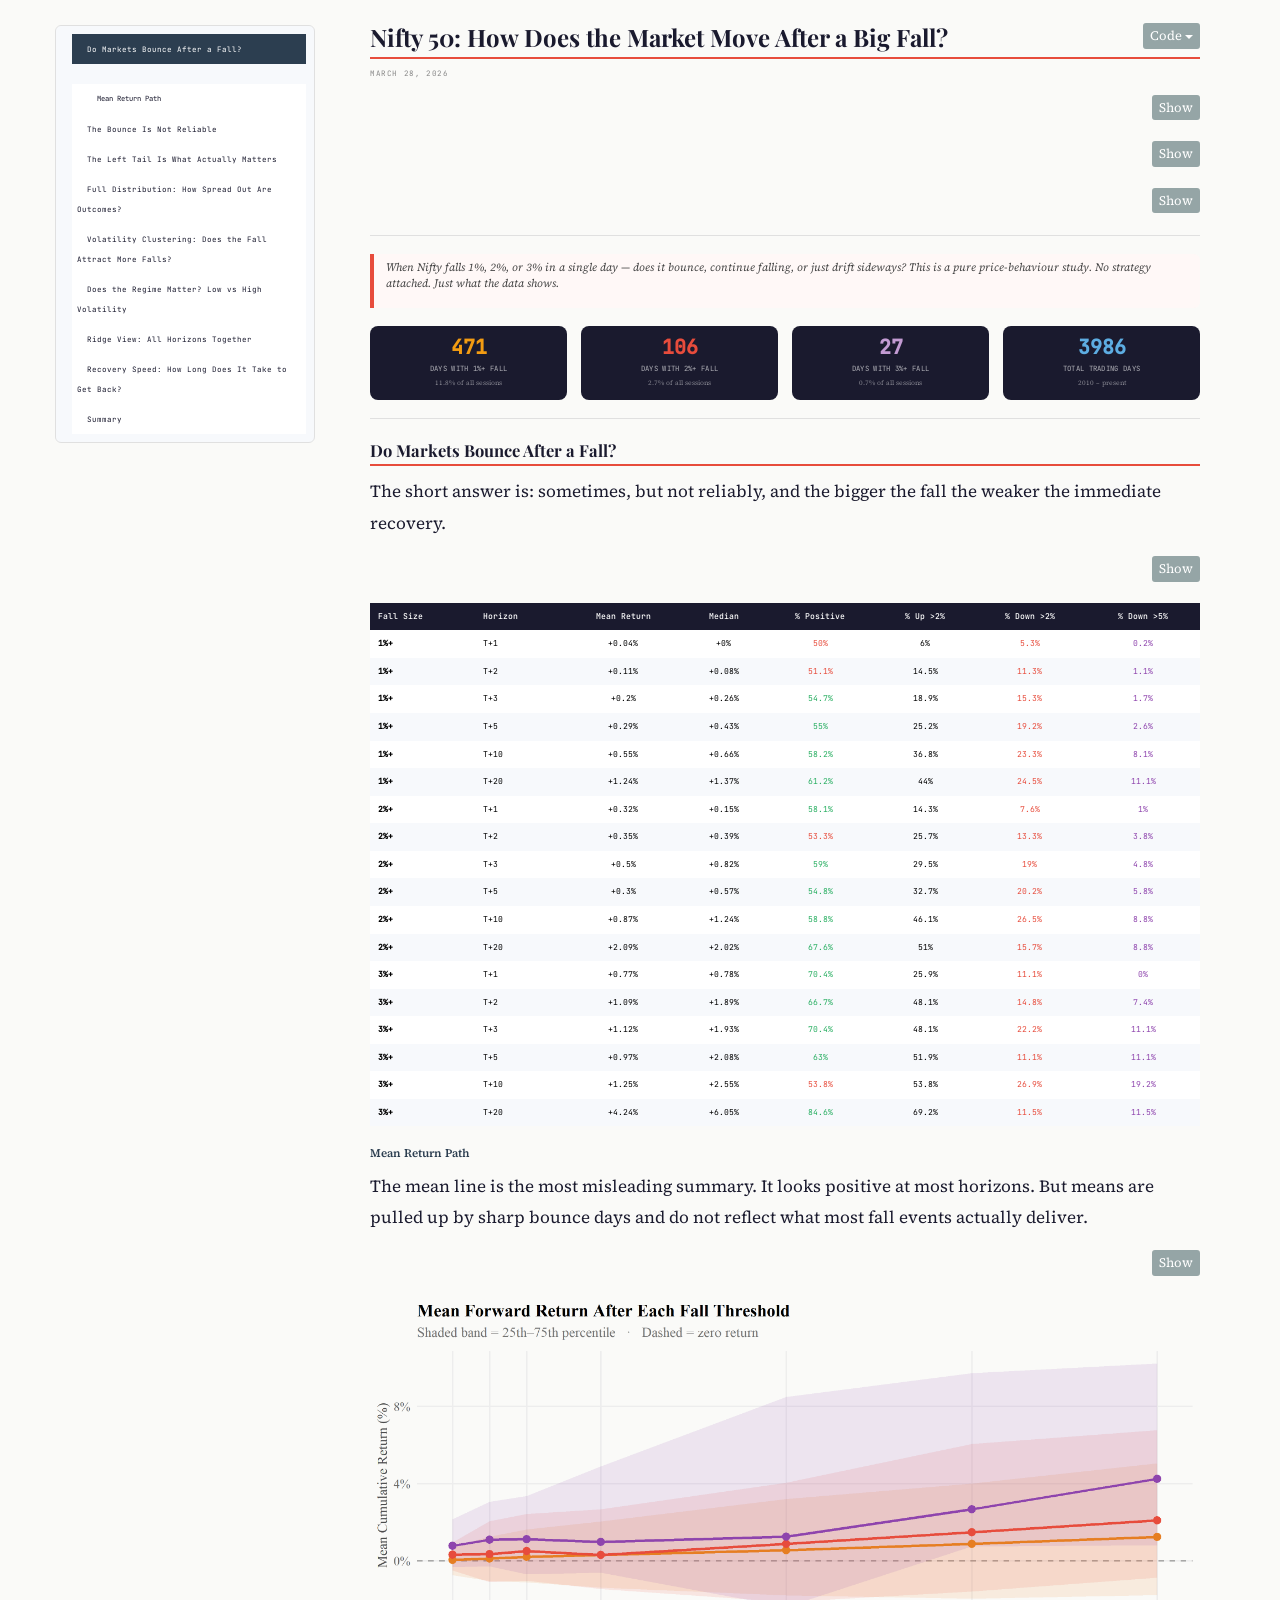
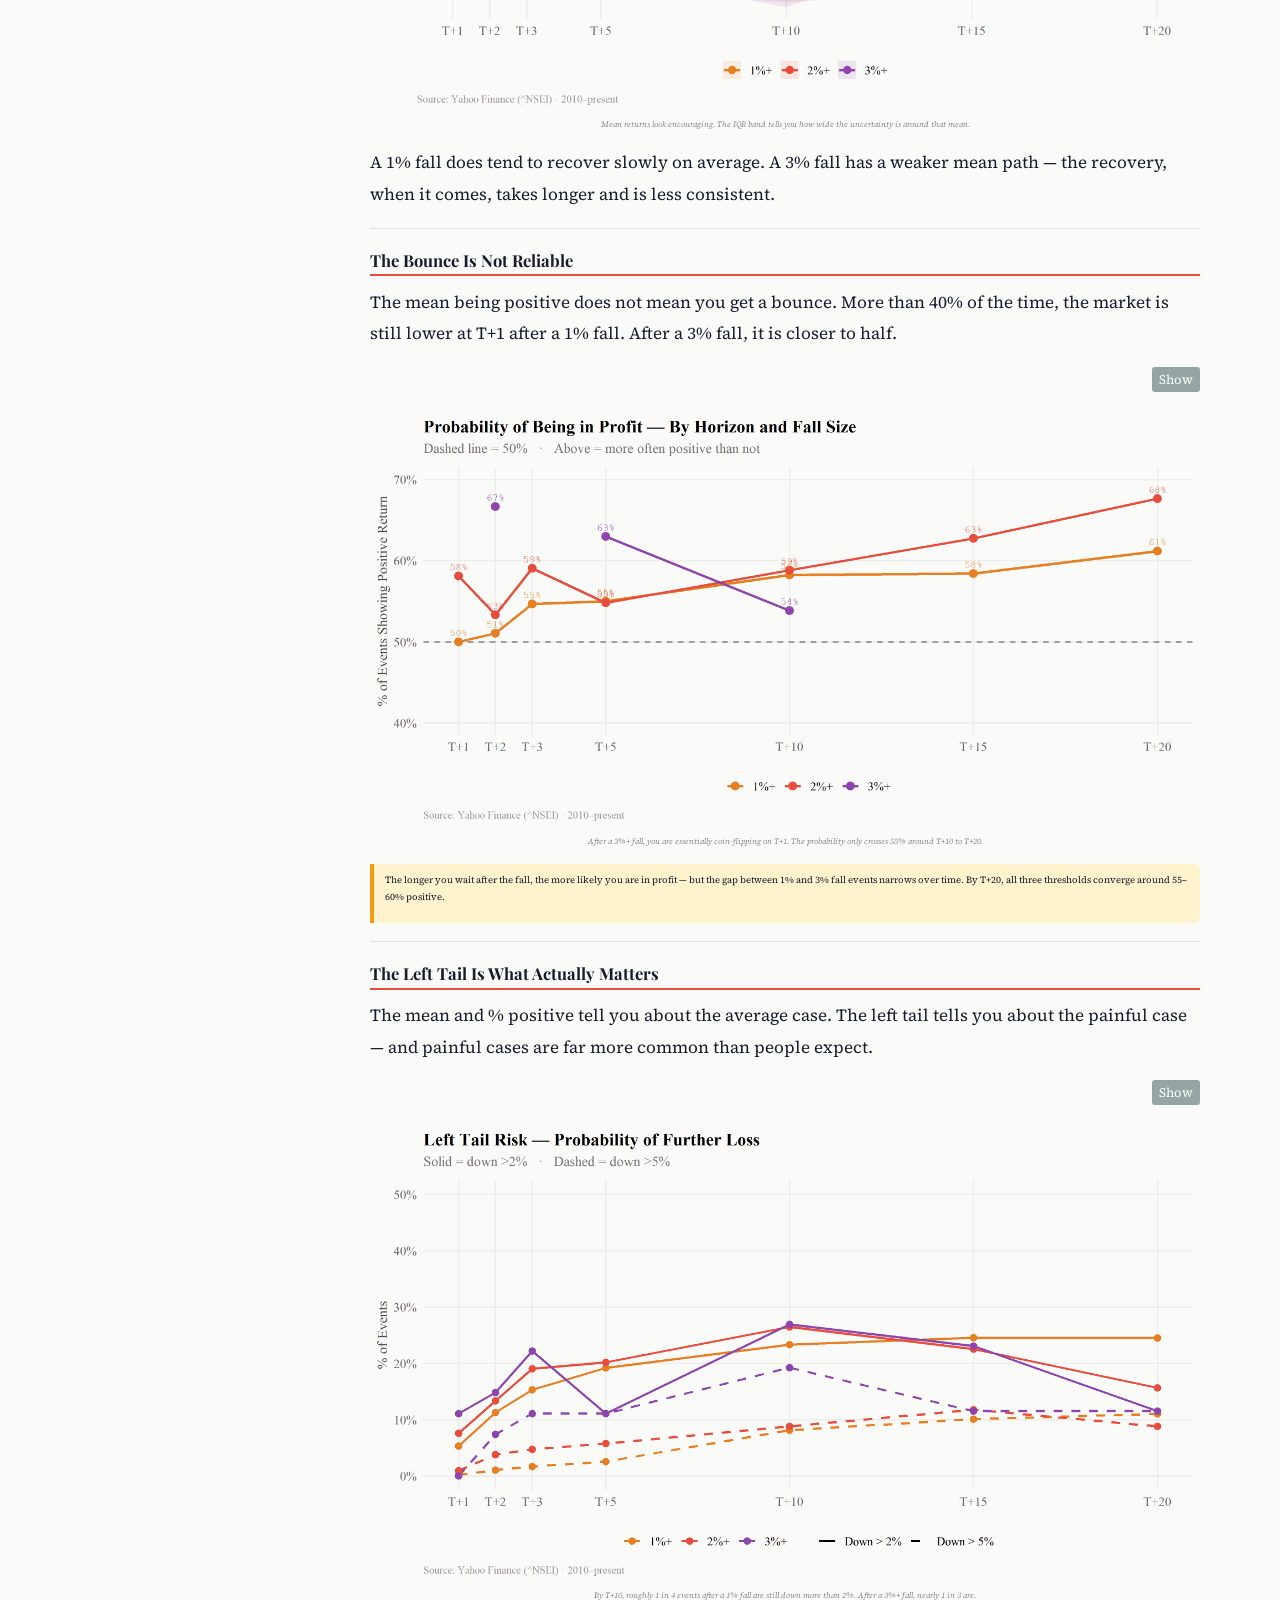
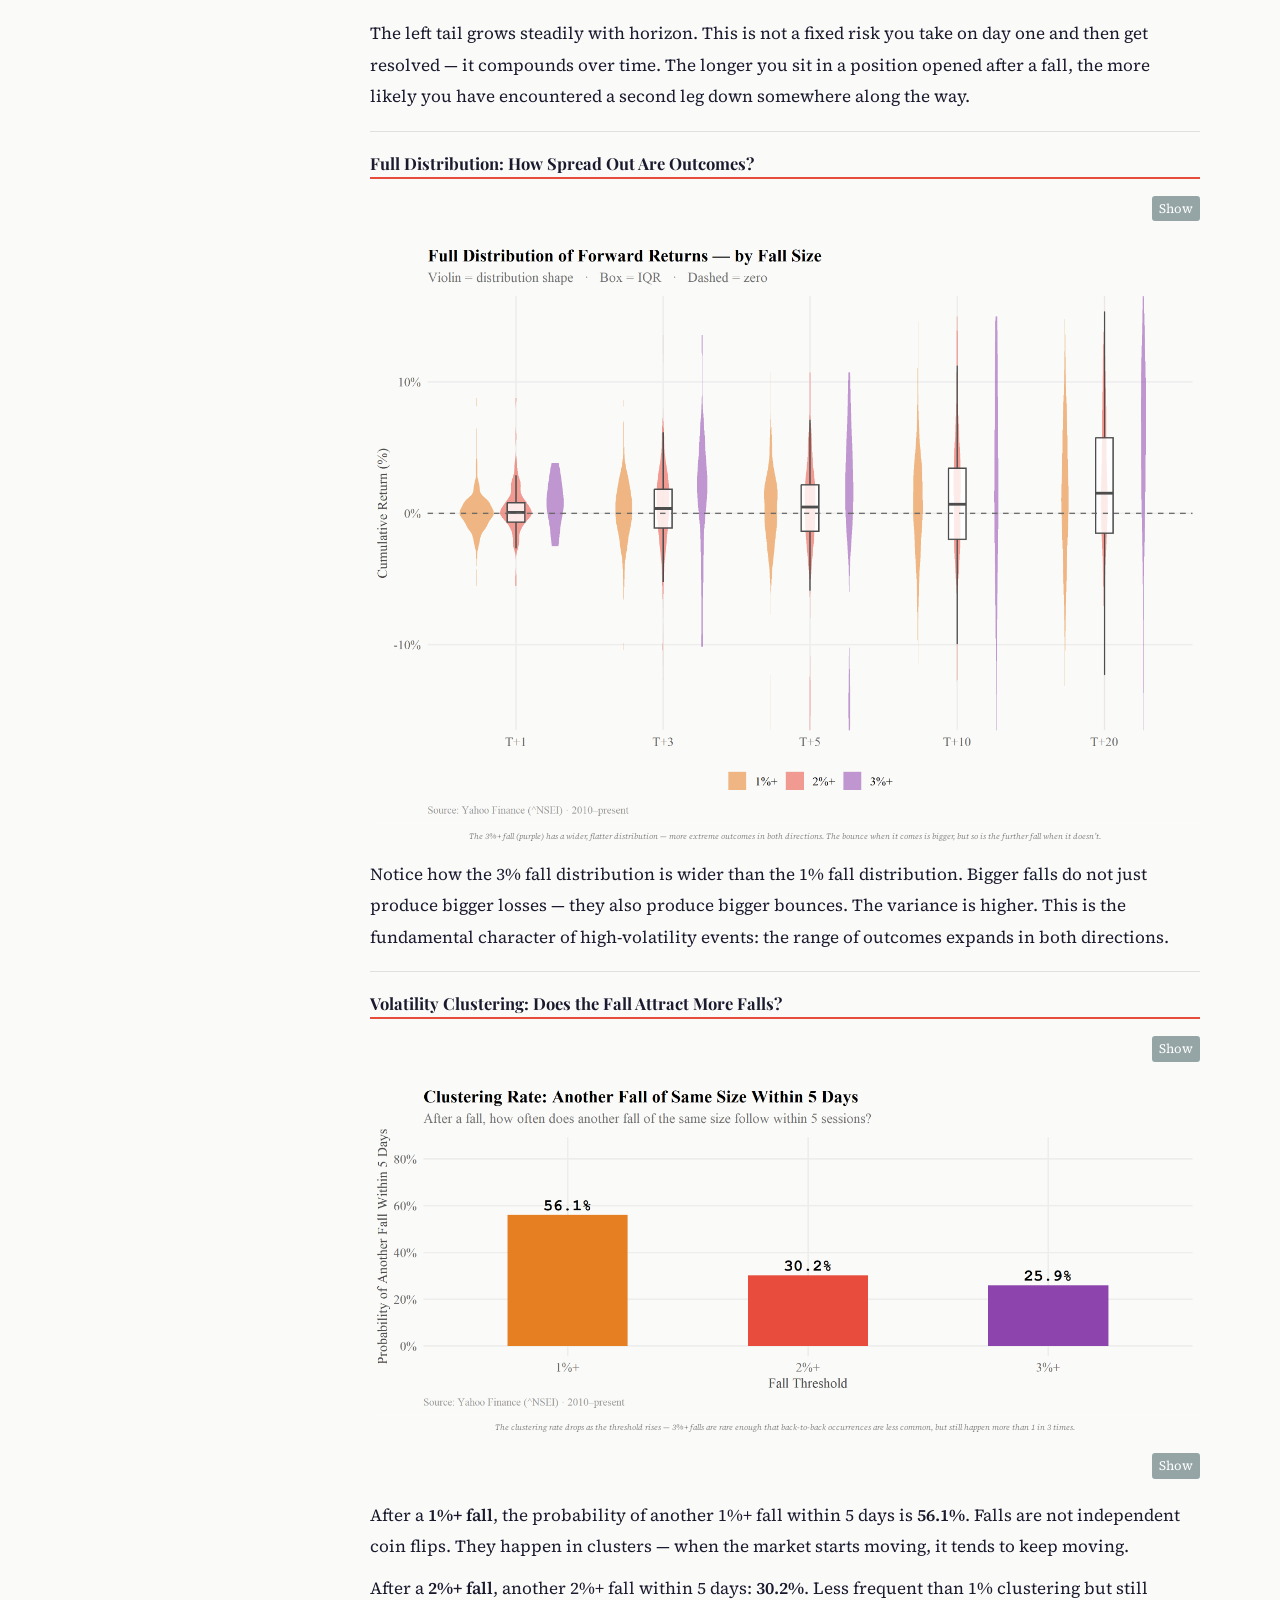
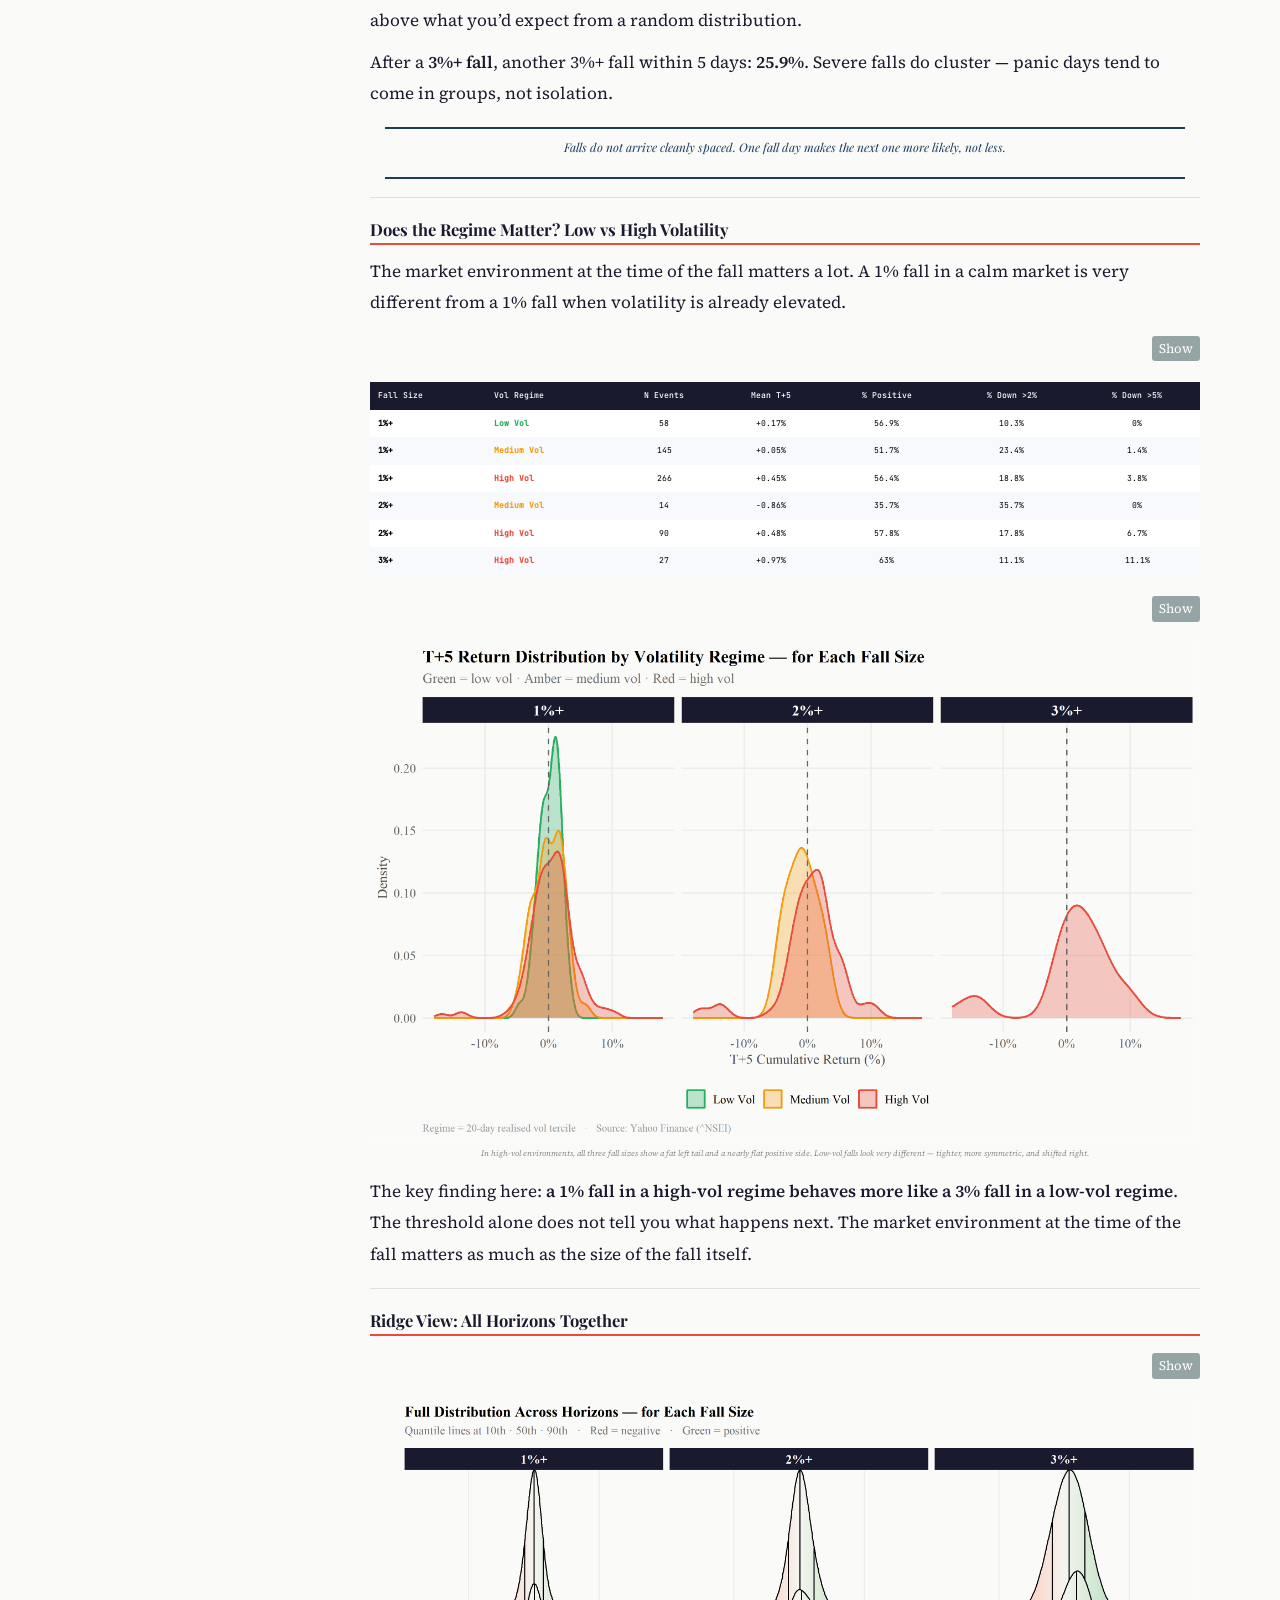
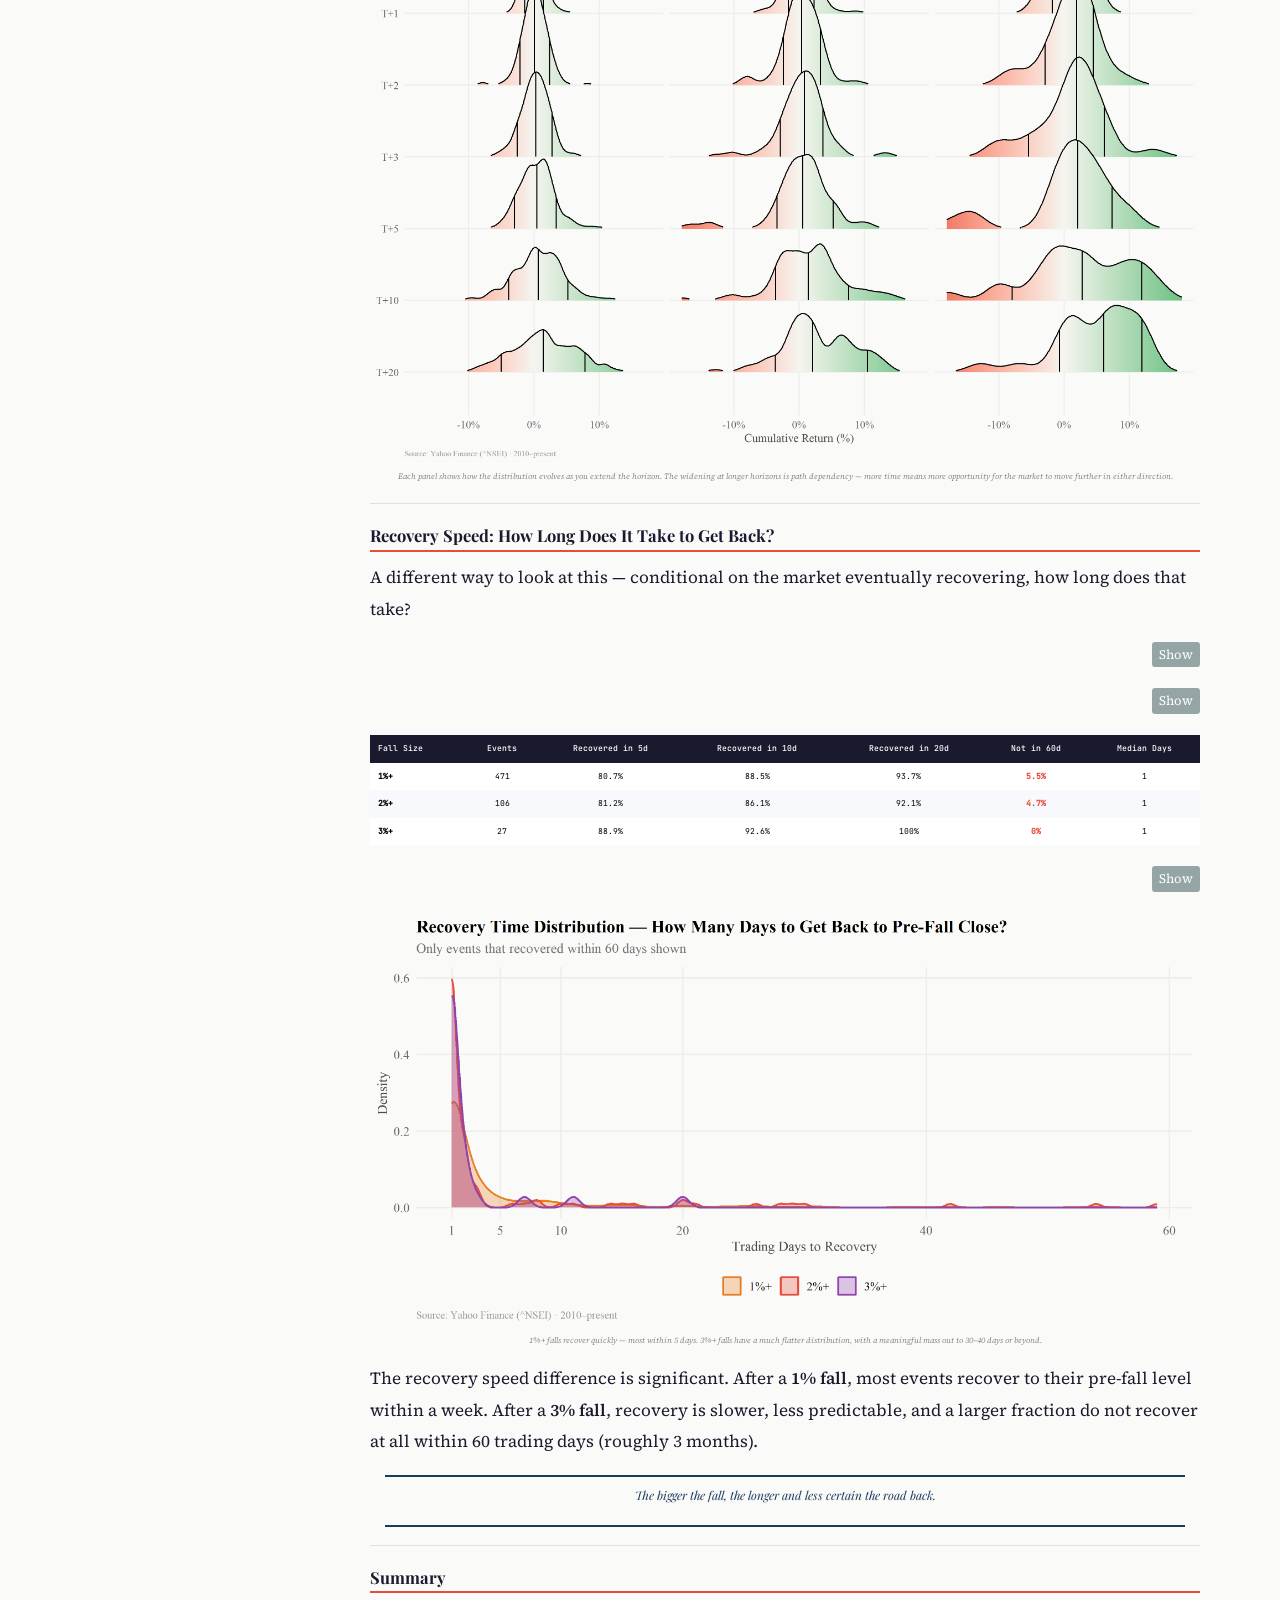
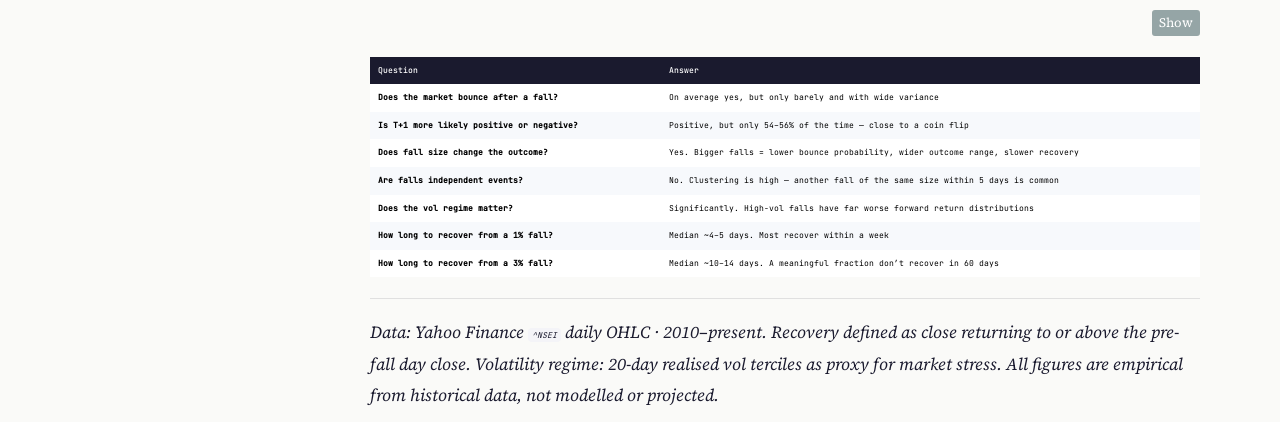
==== nifty50-after-fall/nifty50-after-fall.html @ 9c9835eb "adding nifty50-after-fall analysis" ====
<!DOCTYPE html>

<html>

<head>

<meta charset="utf-8" />
<meta name="generator" content="pandoc" />
<meta http-equiv="X-UA-Compatible" content="IE=EDGE" />



<meta name="date" content="2026-03-28" />

<title>Nifty 50: How Does the Market Move After a Big Fall?</title>

<script>// Pandoc 2.9 adds attributes on both header and div. We remove the former (to
// be compatible with the behavior of Pandoc < 2.8).
document.addEventListener('DOMContentLoaded', function(e) {
  var hs = document.querySelectorAll("div.section[class*='level'] > :first-child");
  var i, h, a;
  for (i = 0; i < hs.length; i++) {
    h = hs[i];
    if (!/^h[1-6]$/i.test(h.tagName)) continue;  // it should be a header h1-h6
    a = h.attributes;
    while (a.length > 0) h.removeAttribute(a[0].name);
  }
});
</script>
<script>/*! jQuery v3.6.0 | (c) OpenJS Foundation and other contributors | jquery.org/license */
!function(e,t){"use strict";"object"==typeof module&&"object"==typeof module.exports?module.exports=e.document?t(e,!0):function(e){if(!e.document)throw new Error("jQuery requires a window with a document");return t(e)}:t(e)}("undefined"!=typeof window?window:this,function(C,e){"use strict";var t=[],r=Object.getPrototypeOf,s=t.slice,g=t.flat?function(e){return t.flat.call(e)}:function(e){return t.concat.apply([],e)},u=t.push,i=t.indexOf,n={},o=n.toString,v=n.hasOwnProperty,a=v.toString,l=a.call(Object),y={},m=function(e){return"function"==typeof e&&"number"!=typeof e.nodeType&&"function"!=typeof e.item},x=function(e){return null!=e&&e===e.window},E=C.document,c={type:!0,src:!0,nonce:!0,noModule:!0};function b(e,t,n){var r,i,o=(n=n||E).createElement("script");if(o.text=e,t)for(r in c)(i=t[r]||t.getAttribute&&t.getAttribute(r))&&o.setAttribute(r,i);n.head.appendChild(o).parentNode.removeChild(o)}function w(e){return null==e?e+"":"object"==typeof e||"function"==typeof e?n[o.call(e)]||"object":typeof e}var f="3.6.0",S=function(e,t){return new S.fn.init(e,t)};function p(e){var t=!!e&&"length"in e&&e.length,n=w(e);return!m(e)&&!x(e)&&("array"===n||0===t||"number"==typeof t&&0<t&&t-1 in e)}S.fn=S.prototype={jquery:f,constructor:S,length:0,toArray:function(){return s.call(this)},get:function(e){return null==e?s.call(this):e<0?this[e+this.length]:this[e]},pushStack:function(e){var t=S.merge(this.constructor(),e);return t.prevObject=this,t},each:function(e){return S.each(this,e)},map:function(n){return this.pushStack(S.map(this,function(e,t){return n.call(e,t,e)}))},slice:function(){return this.pushStack(s.apply(this,arguments))},first:function(){return this.eq(0)},last:function(){return this.eq(-1)},even:function(){return this.pushStack(S.grep(this,function(e,t){return(t+1)%2}))},odd:function(){return this.pushStack(S.grep(this,function(e,t){return t%2}))},eq:function(e){var t=this.length,n=+e+(e<0?t:0);return this.pushStack(0<=n&&n<t?[this[n]]:[])},end:function(){return this.prevObject||this.constructor()},push:u,sort:t.sort,splice:t.splice},S.extend=S.fn.extend=function(){var e,t,n,r,i,o,a=arguments[0]||{},s=1,u=arguments.length,l=!1;for("boolean"==typeof a&&(l=a,a=arguments[s]||{},s++),"object"==typeof a||m(a)||(a={}),s===u&&(a=this,s--);s<u;s++)if(null!=(e=arguments[s]))for(t in e)r=e[t],"__proto__"!==t&&a!==r&&(l&&r&&(S.isPlainObject(r)||(i=Array.isArray(r)))?(n=a[t],o=i&&!Array.isArray(n)?[]:i||S.isPlainObject(n)?n:{},i=!1,a[t]=S.extend(l,o,r)):void 0!==r&&(a[t]=r));return a},S.extend({expando:"jQuery"+(f+Math.random()).replace(/\D/g,""),isReady:!0,error:function(e){throw new Error(e)},noop:function(){},isPlainObject:function(e){var t,n;return!(!e||"[object Object]"!==o.call(e))&&(!(t=r(e))||"function"==typeof(n=v.call(t,"constructor")&&t.constructor)&&a.call(n)===l)},isEmptyObject:function(e){var t;for(t in e)return!1;return!0},globalEval:function(e,t,n){b(e,{nonce:t&&t.nonce},n)},each:function(e,t){var n,r=0;if(p(e)){for(n=e.length;r<n;r++)if(!1===t.call(e[r],r,e[r]))break}else for(r in e)if(!1===t.call(e[r],r,e[r]))break;return e},makeArray:function(e,t){var n=t||[];return null!=e&&(p(Object(e))?S.merge(n,"string"==typeof e?[e]:e):u.call(n,e)),n},inArray:function(e,t,n){return null==t?-1:i.call(t,e,n)},merge:function(e,t){for(var n=+t.length,r=0,i=e.length;r<n;r++)e[i++]=t[r];return e.length=i,e},grep:function(e,t,n){for(var r=[],i=0,o=e.length,a=!n;i<o;i++)!t(e[i],i)!==a&&r.push(e[i]);return r},map:function(e,t,n){var r,i,o=0,a=[];if(p(e))for(r=e.length;o<r;o++)null!=(i=t(e[o],o,n))&&a.push(i);else for(o in e)null!=(i=t(e[o],o,n))&&a.push(i);return g(a)},guid:1,support:y}),"function"==typeof Symbol&&(S.fn[Symbol.iterator]=t[Symbol.iterator]),S.each("Boolean Number String Function Array Date RegExp Object Error Symbol".split(" "),function(e,t){n["[object "+t+"]"]=t.toLowerCase()});var d=function(n){var e,d,b,o,i,h,f,g,w,u,l,T,C,a,E,v,s,c,y,S="sizzle"+1*new Date,p=n.document,k=0,r=0,m=ue(),x=ue(),A=ue(),N=ue(),j=function(e,t){return e===t&&(l=!0),0},D={}.hasOwnProperty,t=[],q=t.pop,L=t.push,H=t.push,O=t.slice,P=function(e,t){for(var n=0,r=e.length;n<r;n++)if(e[n]===t)return n;return-1},R="checked|selected|async|autofocus|autoplay|controls|defer|disabled|hidden|ismap|loop|multiple|open|readonly|required|scoped",M="[\\x20\\t\\r\\n\\f]",I="(?:\\\\[\\da-fA-F]{1,6}"+M+"?|\\\\[^\\r\\n\\f]|[\\w-]|[^\0-\\x7f])+",W="\\["+M+"*("+I+")(?:"+M+"*([*^$|!~]?=)"+M+"*(?:'((?:\\\\.|[^\\\\'])*)'|\"((?:\\\\.|[^\\\\\"])*)\"|("+I+"))|)"+M+"*\\]",F=":("+I+")(?:\\((('((?:\\\\.|[^\\\\'])*)'|\"((?:\\\\.|[^\\\\\"])*)\")|((?:\\\\.|[^\\\\()[\\]]|"+W+")*)|.*)\\)|)",B=new RegExp(M+"+","g"),$=new RegExp("^"+M+"+|((?:^|[^\\\\])(?:\\\\.)*)"+M+"+$","g"),_=new RegExp("^"+M+"*,"+M+"*"),z=new RegExp("^"+M+"*([>+~]|"+M+")"+M+"*"),U=new RegExp(M+"|>"),X=new RegExp(F),V=new RegExp("^"+I+"$"),G={ID:new RegExp("^#("+I+")"),CLASS:new RegExp("^\\.("+I+")"),TAG:new RegExp("^("+I+"|[*])"),ATTR:new RegExp("^"+W),PSEUDO:new RegExp("^"+F),CHILD:new RegExp("^:(only|first|last|nth|nth-last)-(child|of-type)(?:\\("+M+"*(even|odd|(([+-]|)(\\d*)n|)"+M+"*(?:([+-]|)"+M+"*(\\d+)|))"+M+"*\\)|)","i"),bool:new RegExp("^(?:"+R+")$","i"),needsContext:new RegExp("^"+M+"*[>+~]|:(even|odd|eq|gt|lt|nth|first|last)(?:\\("+M+"*((?:-\\d)?\\d*)"+M+"*\\)|)(?=[^-]|$)","i")},Y=/HTML$/i,Q=/^(?:input|select|textarea|button)$/i,J=/^h\d$/i,K=/^[^{]+\{\s*\[native \w/,Z=/^(?:#([\w-]+)|(\w+)|\.([\w-]+))$/,ee=/[+~]/,te=new RegExp("\\\\[\\da-fA-F]{1,6}"+M+"?|\\\\([^\\r\\n\\f])","g"),ne=function(e,t){var n="0x"+e.slice(1)-65536;return t||(n<0?String.fromCharCode(n+65536):String.fromCharCode(n>>10|55296,1023&n|56320))},re=/([\0-\x1f\x7f]|^-?\d)|^-$|[^\0-\x1f\x7f-\uFFFF\w-]/g,ie=function(e,t){return t?"\0"===e?"\ufffd":e.slice(0,-1)+"\\"+e.charCodeAt(e.length-1).toString(16)+" ":"\\"+e},oe=function(){T()},ae=be(function(e){return!0===e.disabled&&"fieldset"===e.nodeName.toLowerCase()},{dir:"parentNode",next:"legend"});try{H.apply(t=O.call(p.childNodes),p.childNodes),t[p.childNodes.length].nodeType}catch(e){H={apply:t.length?function(e,t){L.apply(e,O.call(t))}:function(e,t){var n=e.length,r=0;while(e[n++]=t[r++]);e.length=n-1}}}function se(t,e,n,r){var i,o,a,s,u,l,c,f=e&&e.ownerDocument,p=e?e.nodeType:9;if(n=n||[],"string"!=typeof t||!t||1!==p&&9!==p&&11!==p)return n;if(!r&&(T(e),e=e||C,E)){if(11!==p&&(u=Z.exec(t)))if(i=u[1]){if(9===p){if(!(a=e.getElementById(i)))return n;if(a.id===i)return n.push(a),n}else if(f&&(a=f.getElementById(i))&&y(e,a)&&a.id===i)return n.push(a),n}else{if(u[2])return H.apply(n,e.getElementsByTagName(t)),n;if((i=u[3])&&d.getElementsByClassName&&e.getElementsByClassName)return H.apply(n,e.getElementsByClassName(i)),n}if(d.qsa&&!N[t+" "]&&(!v||!v.test(t))&&(1!==p||"object"!==e.nodeName.toLowerCase())){if(c=t,f=e,1===p&&(U.test(t)||z.test(t))){(f=ee.test(t)&&ye(e.parentNode)||e)===e&&d.scope||((s=e.getAttribute("id"))?s=s.replace(re,ie):e.setAttribute("id",s=S)),o=(l=h(t)).length;while(o--)l[o]=(s?"#"+s:":scope")+" "+xe(l[o]);c=l.join(",")}try{return H.apply(n,f.querySelectorAll(c)),n}catch(e){N(t,!0)}finally{s===S&&e.removeAttribute("id")}}}return g(t.replace($,"$1"),e,n,r)}function ue(){var r=[];return function e(t,n){return r.push(t+" ")>b.cacheLength&&delete e[r.shift()],e[t+" "]=n}}function le(e){return e[S]=!0,e}function ce(e){var t=C.createElement("fieldset");try{return!!e(t)}catch(e){return!1}finally{t.parentNode&&t.parentNode.removeChild(t),t=null}}function fe(e,t){var n=e.split("|"),r=n.length;while(r--)b.attrHandle[n[r]]=t}function pe(e,t){var n=t&&e,r=n&&1===e.nodeType&&1===t.nodeType&&e.sourceIndex-t.sourceIndex;if(r)return r;if(n)while(n=n.nextSibling)if(n===t)return-1;return e?1:-1}function de(t){return function(e){return"input"===e.nodeName.toLowerCase()&&e.type===t}}function he(n){return function(e){var t=e.nodeName.toLowerCase();return("input"===t||"button"===t)&&e.type===n}}function ge(t){return function(e){return"form"in e?e.parentNode&&!1===e.disabled?"label"in e?"label"in e.parentNode?e.parentNode.disabled===t:e.disabled===t:e.isDisabled===t||e.isDisabled!==!t&&ae(e)===t:e.disabled===t:"label"in e&&e.disabled===t}}function ve(a){return le(function(o){return o=+o,le(function(e,t){var n,r=a([],e.length,o),i=r.length;while(i--)e[n=r[i]]&&(e[n]=!(t[n]=e[n]))})})}function ye(e){return e&&"undefined"!=typeof e.getElementsByTagName&&e}for(e in d=se.support={},i=se.isXML=function(e){var t=e&&e.namespaceURI,n=e&&(e.ownerDocument||e).documentElement;return!Y.test(t||n&&n.nodeName||"HTML")},T=se.setDocument=function(e){var t,n,r=e?e.ownerDocument||e:p;return r!=C&&9===r.nodeType&&r.documentElement&&(a=(C=r).documentElement,E=!i(C),p!=C&&(n=C.defaultView)&&n.top!==n&&(n.addEventListener?n.addEventListener("unload",oe,!1):n.attachEvent&&n.attachEvent("onunload",oe)),d.scope=ce(function(e){return a.appendChild(e).appendChild(C.createElement("div")),"undefined"!=typeof e.querySelectorAll&&!e.querySelectorAll(":scope fieldset div").length}),d.attributes=ce(function(e){return e.className="i",!e.getAttribute("className")}),d.getElementsByTagName=ce(function(e){return e.appendChild(C.createComment("")),!e.getElementsByTagName("*").length}),d.getElementsByClassName=K.test(C.getElementsByClassName),d.getById=ce(function(e){return a.appendChild(e).id=S,!C.getElementsByName||!C.getElementsByName(S).length}),d.getById?(b.filter.ID=function(e){var t=e.replace(te,ne);return function(e){return e.getAttribute("id")===t}},b.find.ID=function(e,t){if("undefined"!=typeof t.getElementById&&E){var n=t.getElementById(e);return n?[n]:[]}}):(b.filter.ID=function(e){var n=e.replace(te,ne);return function(e){var t="undefined"!=typeof e.getAttributeNode&&e.getAttributeNode("id");return t&&t.value===n}},b.find.ID=function(e,t){if("undefined"!=typeof t.getElementById&&E){var n,r,i,o=t.getElementById(e);if(o){if((n=o.getAttributeNode("id"))&&n.value===e)return[o];i=t.getElementsByName(e),r=0;while(o=i[r++])if((n=o.getAttributeNode("id"))&&n.value===e)return[o]}return[]}}),b.find.TAG=d.getElementsByTagName?function(e,t){return"undefined"!=typeof t.getElementsByTagName?t.getElementsByTagName(e):d.qsa?t.querySelectorAll(e):void 0}:function(e,t){var n,r=[],i=0,o=t.getElementsByTagName(e);if("*"===e){while(n=o[i++])1===n.nodeType&&r.push(n);return r}return o},b.find.CLASS=d.getElementsByClassName&&function(e,t){if("undefined"!=typeof t.getElementsByClassName&&E)return t.getElementsByClassName(e)},s=[],v=[],(d.qsa=K.test(C.querySelectorAll))&&(ce(function(e){var t;a.appendChild(e).innerHTML="<a id='"+S+"'></a><select id='"+S+"-\r\\' msallowcapture=''><option selected=''></option></select>",e.querySelectorAll("[msallowcapture^='']").length&&v.push("[*^$]="+M+"*(?:''|\"\")"),e.querySelectorAll("[selected]").length||v.push("\\["+M+"*(?:value|"+R+")"),e.querySelectorAll("[id~="+S+"-]").length||v.push("~="),(t=C.createElement("input")).setAttribute("name",""),e.appendChild(t),e.querySelectorAll("[name='']").length||v.push("\\["+M+"*name"+M+"*="+M+"*(?:''|\"\")"),e.querySelectorAll(":checked").length||v.push(":checked"),e.querySelectorAll("a#"+S+"+*").length||v.push(".#.+[+~]"),e.querySelectorAll("\\\f"),v.push("[\\r\\n\\f]")}),ce(function(e){e.innerHTML="<a href='' disabled='disabled'></a><select disabled='disabled'><option/></select>";var t=C.createElement("input");t.setAttribute("type","hidden"),e.appendChild(t).setAttribute("name","D"),e.querySelectorAll("[name=d]").length&&v.push("name"+M+"*[*^$|!~]?="),2!==e.querySelectorAll(":enabled").length&&v.push(":enabled",":disabled"),a.appendChild(e).disabled=!0,2!==e.querySelectorAll(":disabled").length&&v.push(":enabled",":disabled"),e.querySelectorAll("*,:x"),v.push(",.*:")})),(d.matchesSelector=K.test(c=a.matches||a.webkitMatchesSelector||a.mozMatchesSelector||a.oMatchesSelector||a.msMatchesSelector))&&ce(function(e){d.disconnectedMatch=c.call(e,"*"),c.call(e,"[s!='']:x"),s.push("!=",F)}),v=v.length&&new RegExp(v.join("|")),s=s.length&&new RegExp(s.join("|")),t=K.test(a.compareDocumentPosition),y=t||K.test(a.contains)?function(e,t){var n=9===e.nodeType?e.documentElement:e,r=t&&t.parentNode;return e===r||!(!r||1!==r.nodeType||!(n.contains?n.contains(r):e.compareDocumentPosition&&16&e.compareDocumentPosition(r)))}:function(e,t){if(t)while(t=t.parentNode)if(t===e)return!0;return!1},j=t?function(e,t){if(e===t)return l=!0,0;var n=!e.compareDocumentPosition-!t.compareDocumentPosition;return n||(1&(n=(e.ownerDocument||e)==(t.ownerDocument||t)?e.compareDocumentPosition(t):1)||!d.sortDetached&&t.compareDocumentPosition(e)===n?e==C||e.ownerDocument==p&&y(p,e)?-1:t==C||t.ownerDocument==p&&y(p,t)?1:u?P(u,e)-P(u,t):0:4&n?-1:1)}:function(e,t){if(e===t)return l=!0,0;var n,r=0,i=e.parentNode,o=t.parentNode,a=[e],s=[t];if(!i||!o)return e==C?-1:t==C?1:i?-1:o?1:u?P(u,e)-P(u,t):0;if(i===o)return pe(e,t);n=e;while(n=n.parentNode)a.unshift(n);n=t;while(n=n.parentNode)s.unshift(n);while(a[r]===s[r])r++;return r?pe(a[r],s[r]):a[r]==p?-1:s[r]==p?1:0}),C},se.matches=function(e,t){return se(e,null,null,t)},se.matchesSelector=function(e,t){if(T(e),d.matchesSelector&&E&&!N[t+" "]&&(!s||!s.test(t))&&(!v||!v.test(t)))try{var n=c.call(e,t);if(n||d.disconnectedMatch||e.document&&11!==e.document.nodeType)return n}catch(e){N(t,!0)}return 0<se(t,C,null,[e]).length},se.contains=function(e,t){return(e.ownerDocument||e)!=C&&T(e),y(e,t)},se.attr=function(e,t){(e.ownerDocument||e)!=C&&T(e);var n=b.attrHandle[t.toLowerCase()],r=n&&D.call(b.attrHandle,t.toLowerCase())?n(e,t,!E):void 0;return void 0!==r?r:d.attributes||!E?e.getAttribute(t):(r=e.getAttributeNode(t))&&r.specified?r.value:null},se.escape=function(e){return(e+"").replace(re,ie)},se.error=function(e){throw new Error("Syntax error, unrecognized expression: "+e)},se.uniqueSort=function(e){var t,n=[],r=0,i=0;if(l=!d.detectDuplicates,u=!d.sortStable&&e.slice(0),e.sort(j),l){while(t=e[i++])t===e[i]&&(r=n.push(i));while(r--)e.splice(n[r],1)}return u=null,e},o=se.getText=function(e){var t,n="",r=0,i=e.nodeType;if(i){if(1===i||9===i||11===i){if("string"==typeof e.textContent)return e.textContent;for(e=e.firstChild;e;e=e.nextSibling)n+=o(e)}else if(3===i||4===i)return e.nodeValue}else while(t=e[r++])n+=o(t);return n},(b=se.selectors={cacheLength:50,createPseudo:le,match:G,attrHandle:{},find:{},relative:{">":{dir:"parentNode",first:!0}," ":{dir:"parentNode"},"+":{dir:"previousSibling",first:!0},"~":{dir:"previousSibling"}},preFilter:{ATTR:function(e){return e[1]=e[1].replace(te,ne),e[3]=(e[3]||e[4]||e[5]||"").replace(te,ne),"~="===e[2]&&(e[3]=" "+e[3]+" "),e.slice(0,4)},CHILD:function(e){return e[1]=e[1].toLowerCase(),"nth"===e[1].slice(0,3)?(e[3]||se.error(e[0]),e[4]=+(e[4]?e[5]+(e[6]||1):2*("even"===e[3]||"odd"===e[3])),e[5]=+(e[7]+e[8]||"odd"===e[3])):e[3]&&se.error(e[0]),e},PSEUDO:function(e){var t,n=!e[6]&&e[2];return G.CHILD.test(e[0])?null:(e[3]?e[2]=e[4]||e[5]||"":n&&X.test(n)&&(t=h(n,!0))&&(t=n.indexOf(")",n.length-t)-n.length)&&(e[0]=e[0].slice(0,t),e[2]=n.slice(0,t)),e.slice(0,3))}},filter:{TAG:function(e){var t=e.replace(te,ne).toLowerCase();return"*"===e?function(){return!0}:function(e){return e.nodeName&&e.nodeName.toLowerCase()===t}},CLASS:function(e){var t=m[e+" "];return t||(t=new RegExp("(^|"+M+")"+e+"("+M+"|$)"))&&m(e,function(e){return t.test("string"==typeof e.className&&e.className||"undefined"!=typeof e.getAttribute&&e.getAttribute("class")||"")})},ATTR:function(n,r,i){return function(e){var t=se.attr(e,n);return null==t?"!="===r:!r||(t+="","="===r?t===i:"!="===r?t!==i:"^="===r?i&&0===t.indexOf(i):"*="===r?i&&-1<t.indexOf(i):"$="===r?i&&t.slice(-i.length)===i:"~="===r?-1<(" "+t.replace(B," ")+" ").indexOf(i):"|="===r&&(t===i||t.slice(0,i.length+1)===i+"-"))}},CHILD:function(h,e,t,g,v){var y="nth"!==h.slice(0,3),m="last"!==h.slice(-4),x="of-type"===e;return 1===g&&0===v?function(e){return!!e.parentNode}:function(e,t,n){var r,i,o,a,s,u,l=y!==m?"nextSibling":"previousSibling",c=e.parentNode,f=x&&e.nodeName.toLowerCase(),p=!n&&!x,d=!1;if(c){if(y){while(l){a=e;while(a=a[l])if(x?a.nodeName.toLowerCase()===f:1===a.nodeType)return!1;u=l="only"===h&&!u&&"nextSibling"}return!0}if(u=[m?c.firstChild:c.lastChild],m&&p){d=(s=(r=(i=(o=(a=c)[S]||(a[S]={}))[a.uniqueID]||(o[a.uniqueID]={}))[h]||[])[0]===k&&r[1])&&r[2],a=s&&c.childNodes[s];while(a=++s&&a&&a[l]||(d=s=0)||u.pop())if(1===a.nodeType&&++d&&a===e){i[h]=[k,s,d];break}}else if(p&&(d=s=(r=(i=(o=(a=e)[S]||(a[S]={}))[a.uniqueID]||(o[a.uniqueID]={}))[h]||[])[0]===k&&r[1]),!1===d)while(a=++s&&a&&a[l]||(d=s=0)||u.pop())if((x?a.nodeName.toLowerCase()===f:1===a.nodeType)&&++d&&(p&&((i=(o=a[S]||(a[S]={}))[a.uniqueID]||(o[a.uniqueID]={}))[h]=[k,d]),a===e))break;return(d-=v)===g||d%g==0&&0<=d/g}}},PSEUDO:function(e,o){var t,a=b.pseudos[e]||b.setFilters[e.toLowerCase()]||se.error("unsupported pseudo: "+e);return a[S]?a(o):1<a.length?(t=[e,e,"",o],b.setFilters.hasOwnProperty(e.toLowerCase())?le(function(e,t){var n,r=a(e,o),i=r.length;while(i--)e[n=P(e,r[i])]=!(t[n]=r[i])}):function(e){return a(e,0,t)}):a}},pseudos:{not:le(function(e){var r=[],i=[],s=f(e.replace($,"$1"));return s[S]?le(function(e,t,n,r){var i,o=s(e,null,r,[]),a=e.length;while(a--)(i=o[a])&&(e[a]=!(t[a]=i))}):function(e,t,n){return r[0]=e,s(r,null,n,i),r[0]=null,!i.pop()}}),has:le(function(t){return function(e){return 0<se(t,e).length}}),contains:le(function(t){return t=t.replace(te,ne),function(e){return-1<(e.textContent||o(e)).indexOf(t)}}),lang:le(function(n){return V.test(n||"")||se.error("unsupported lang: "+n),n=n.replace(te,ne).toLowerCase(),function(e){var t;do{if(t=E?e.lang:e.getAttribute("xml:lang")||e.getAttribute("lang"))return(t=t.toLowerCase())===n||0===t.indexOf(n+"-")}while((e=e.parentNode)&&1===e.nodeType);return!1}}),target:function(e){var t=n.location&&n.location.hash;return t&&t.slice(1)===e.id},root:function(e){return e===a},focus:function(e){return e===C.activeElement&&(!C.hasFocus||C.hasFocus())&&!!(e.type||e.href||~e.tabIndex)},enabled:ge(!1),disabled:ge(!0),checked:function(e){var t=e.nodeName.toLowerCase();return"input"===t&&!!e.checked||"option"===t&&!!e.selected},selected:function(e){return e.parentNode&&e.parentNode.selectedIndex,!0===e.selected},empty:function(e){for(e=e.firstChild;e;e=e.nextSibling)if(e.nodeType<6)return!1;return!0},parent:function(e){return!b.pseudos.empty(e)},header:function(e){return J.test(e.nodeName)},input:function(e){return Q.test(e.nodeName)},button:function(e){var t=e.nodeName.toLowerCase();return"input"===t&&"button"===e.type||"button"===t},text:function(e){var t;return"input"===e.nodeName.toLowerCase()&&"text"===e.type&&(null==(t=e.getAttribute("type"))||"text"===t.toLowerCase())},first:ve(function(){return[0]}),last:ve(function(e,t){return[t-1]}),eq:ve(function(e,t,n){return[n<0?n+t:n]}),even:ve(function(e,t){for(var n=0;n<t;n+=2)e.push(n);return e}),odd:ve(function(e,t){for(var n=1;n<t;n+=2)e.push(n);return e}),lt:ve(function(e,t,n){for(var r=n<0?n+t:t<n?t:n;0<=--r;)e.push(r);return e}),gt:ve(function(e,t,n){for(var r=n<0?n+t:n;++r<t;)e.push(r);return e})}}).pseudos.nth=b.pseudos.eq,{radio:!0,checkbox:!0,file:!0,password:!0,image:!0})b.pseudos[e]=de(e);for(e in{submit:!0,reset:!0})b.pseudos[e]=he(e);function me(){}function xe(e){for(var t=0,n=e.length,r="";t<n;t++)r+=e[t].value;return r}function be(s,e,t){var u=e.dir,l=e.next,c=l||u,f=t&&"parentNode"===c,p=r++;return e.first?function(e,t,n){while(e=e[u])if(1===e.nodeType||f)return s(e,t,n);return!1}:function(e,t,n){var r,i,o,a=[k,p];if(n){while(e=e[u])if((1===e.nodeType||f)&&s(e,t,n))return!0}else while(e=e[u])if(1===e.nodeType||f)if(i=(o=e[S]||(e[S]={}))[e.uniqueID]||(o[e.uniqueID]={}),l&&l===e.nodeName.toLowerCase())e=e[u]||e;else{if((r=i[c])&&r[0]===k&&r[1]===p)return a[2]=r[2];if((i[c]=a)[2]=s(e,t,n))return!0}return!1}}function we(i){return 1<i.length?function(e,t,n){var r=i.length;while(r--)if(!i[r](e,t,n))return!1;return!0}:i[0]}function Te(e,t,n,r,i){for(var o,a=[],s=0,u=e.length,l=null!=t;s<u;s++)(o=e[s])&&(n&&!n(o,r,i)||(a.push(o),l&&t.push(s)));return a}function Ce(d,h,g,v,y,e){return v&&!v[S]&&(v=Ce(v)),y&&!y[S]&&(y=Ce(y,e)),le(function(e,t,n,r){var i,o,a,s=[],u=[],l=t.length,c=e||function(e,t,n){for(var r=0,i=t.length;r<i;r++)se(e,t[r],n);return n}(h||"*",n.nodeType?[n]:n,[]),f=!d||!e&&h?c:Te(c,s,d,n,r),p=g?y||(e?d:l||v)?[]:t:f;if(g&&g(f,p,n,r),v){i=Te(p,u),v(i,[],n,r),o=i.length;while(o--)(a=i[o])&&(p[u[o]]=!(f[u[o]]=a))}if(e){if(y||d){if(y){i=[],o=p.length;while(o--)(a=p[o])&&i.push(f[o]=a);y(null,p=[],i,r)}o=p.length;while(o--)(a=p[o])&&-1<(i=y?P(e,a):s[o])&&(e[i]=!(t[i]=a))}}else p=Te(p===t?p.splice(l,p.length):p),y?y(null,t,p,r):H.apply(t,p)})}function Ee(e){for(var i,t,n,r=e.length,o=b.relative[e[0].type],a=o||b.relative[" "],s=o?1:0,u=be(function(e){return e===i},a,!0),l=be(function(e){return-1<P(i,e)},a,!0),c=[function(e,t,n){var r=!o&&(n||t!==w)||((i=t).nodeType?u(e,t,n):l(e,t,n));return i=null,r}];s<r;s++)if(t=b.relative[e[s].type])c=[be(we(c),t)];else{if((t=b.filter[e[s].type].apply(null,e[s].matches))[S]){for(n=++s;n<r;n++)if(b.relative[e[n].type])break;return Ce(1<s&&we(c),1<s&&xe(e.slice(0,s-1).concat({value:" "===e[s-2].type?"*":""})).replace($,"$1"),t,s<n&&Ee(e.slice(s,n)),n<r&&Ee(e=e.slice(n)),n<r&&xe(e))}c.push(t)}return we(c)}return me.prototype=b.filters=b.pseudos,b.setFilters=new me,h=se.tokenize=function(e,t){var n,r,i,o,a,s,u,l=x[e+" "];if(l)return t?0:l.slice(0);a=e,s=[],u=b.preFilter;while(a){for(o in n&&!(r=_.exec(a))||(r&&(a=a.slice(r[0].length)||a),s.push(i=[])),n=!1,(r=z.exec(a))&&(n=r.shift(),i.push({value:n,type:r[0].replace($," ")}),a=a.slice(n.length)),b.filter)!(r=G[o].exec(a))||u[o]&&!(r=u[o](r))||(n=r.shift(),i.push({value:n,type:o,matches:r}),a=a.slice(n.length));if(!n)break}return t?a.length:a?se.error(e):x(e,s).slice(0)},f=se.compile=function(e,t){var n,v,y,m,x,r,i=[],o=[],a=A[e+" "];if(!a){t||(t=h(e)),n=t.length;while(n--)(a=Ee(t[n]))[S]?i.push(a):o.push(a);(a=A(e,(v=o,m=0<(y=i).length,x=0<v.length,r=function(e,t,n,r,i){var o,a,s,u=0,l="0",c=e&&[],f=[],p=w,d=e||x&&b.find.TAG("*",i),h=k+=null==p?1:Math.random()||.1,g=d.length;for(i&&(w=t==C||t||i);l!==g&&null!=(o=d[l]);l++){if(x&&o){a=0,t||o.ownerDocument==C||(T(o),n=!E);while(s=v[a++])if(s(o,t||C,n)){r.push(o);break}i&&(k=h)}m&&((o=!s&&o)&&u--,e&&c.push(o))}if(u+=l,m&&l!==u){a=0;while(s=y[a++])s(c,f,t,n);if(e){if(0<u)while(l--)c[l]||f[l]||(f[l]=q.call(r));f=Te(f)}H.apply(r,f),i&&!e&&0<f.length&&1<u+y.length&&se.uniqueSort(r)}return i&&(k=h,w=p),c},m?le(r):r))).selector=e}return a},g=se.select=function(e,t,n,r){var i,o,a,s,u,l="function"==typeof e&&e,c=!r&&h(e=l.selector||e);if(n=n||[],1===c.length){if(2<(o=c[0]=c[0].slice(0)).length&&"ID"===(a=o[0]).type&&9===t.nodeType&&E&&b.relative[o[1].type]){if(!(t=(b.find.ID(a.matches[0].replace(te,ne),t)||[])[0]))return n;l&&(t=t.parentNode),e=e.slice(o.shift().value.length)}i=G.needsContext.test(e)?0:o.length;while(i--){if(a=o[i],b.relative[s=a.type])break;if((u=b.find[s])&&(r=u(a.matches[0].replace(te,ne),ee.test(o[0].type)&&ye(t.parentNode)||t))){if(o.splice(i,1),!(e=r.length&&xe(o)))return H.apply(n,r),n;break}}}return(l||f(e,c))(r,t,!E,n,!t||ee.test(e)&&ye(t.parentNode)||t),n},d.sortStable=S.split("").sort(j).join("")===S,d.detectDuplicates=!!l,T(),d.sortDetached=ce(function(e){return 1&e.compareDocumentPosition(C.createElement("fieldset"))}),ce(function(e){return e.innerHTML="<a href='#'></a>","#"===e.firstChild.getAttribute("href")})||fe("type|href|height|width",function(e,t,n){if(!n)return e.getAttribute(t,"type"===t.toLowerCase()?1:2)}),d.attributes&&ce(function(e){return e.innerHTML="<input/>",e.firstChild.setAttribute("value",""),""===e.firstChild.getAttribute("value")})||fe("value",function(e,t,n){if(!n&&"input"===e.nodeName.toLowerCase())return e.defaultValue}),ce(function(e){return null==e.getAttribute("disabled")})||fe(R,function(e,t,n){var r;if(!n)return!0===e[t]?t.toLowerCase():(r=e.getAttributeNode(t))&&r.specified?r.value:null}),se}(C);S.find=d,S.expr=d.selectors,S.expr[":"]=S.expr.pseudos,S.uniqueSort=S.unique=d.uniqueSort,S.text=d.getText,S.isXMLDoc=d.isXML,S.contains=d.contains,S.escapeSelector=d.escape;var h=function(e,t,n){var r=[],i=void 0!==n;while((e=e[t])&&9!==e.nodeType)if(1===e.nodeType){if(i&&S(e).is(n))break;r.push(e)}return r},T=function(e,t){for(var n=[];e;e=e.nextSibling)1===e.nodeType&&e!==t&&n.push(e);return n},k=S.expr.match.needsContext;function A(e,t){return e.nodeName&&e.nodeName.toLowerCase()===t.toLowerCase()}var N=/^<([a-z][^\/\0>:\x20\t\r\n\f]*)[\x20\t\r\n\f]*\/?>(?:<\/\1>|)$/i;function j(e,n,r){return m(n)?S.grep(e,function(e,t){return!!n.call(e,t,e)!==r}):n.nodeType?S.grep(e,function(e){return e===n!==r}):"string"!=typeof n?S.grep(e,function(e){return-1<i.call(n,e)!==r}):S.filter(n,e,r)}S.filter=function(e,t,n){var r=t[0];return n&&(e=":not("+e+")"),1===t.length&&1===r.nodeType?S.find.matchesSelector(r,e)?[r]:[]:S.find.matches(e,S.grep(t,function(e){return 1===e.nodeType}))},S.fn.extend({find:function(e){var t,n,r=this.length,i=this;if("string"!=typeof e)return this.pushStack(S(e).filter(function(){for(t=0;t<r;t++)if(S.contains(i[t],this))return!0}));for(n=this.pushStack([]),t=0;t<r;t++)S.find(e,i[t],n);return 1<r?S.uniqueSort(n):n},filter:function(e){return this.pushStack(j(this,e||[],!1))},not:function(e){return this.pushStack(j(this,e||[],!0))},is:function(e){return!!j(this,"string"==typeof e&&k.test(e)?S(e):e||[],!1).length}});var D,q=/^(?:\s*(<[\w\W]+>)[^>]*|#([\w-]+))$/;(S.fn.init=function(e,t,n){var r,i;if(!e)return this;if(n=n||D,"string"==typeof e){if(!(r="<"===e[0]&&">"===e[e.length-1]&&3<=e.length?[null,e,null]:q.exec(e))||!r[1]&&t)return!t||t.jquery?(t||n).find(e):this.constructor(t).find(e);if(r[1]){if(t=t instanceof S?t[0]:t,S.merge(this,S.parseHTML(r[1],t&&t.nodeType?t.ownerDocument||t:E,!0)),N.test(r[1])&&S.isPlainObject(t))for(r in t)m(this[r])?this[r](t[r]):this.attr(r,t[r]);return this}return(i=E.getElementById(r[2]))&&(this[0]=i,this.length=1),this}return e.nodeType?(this[0]=e,this.length=1,this):m(e)?void 0!==n.ready?n.ready(e):e(S):S.makeArray(e,this)}).prototype=S.fn,D=S(E);var L=/^(?:parents|prev(?:Until|All))/,H={children:!0,contents:!0,next:!0,prev:!0};function O(e,t){while((e=e[t])&&1!==e.nodeType);return e}S.fn.extend({has:function(e){var t=S(e,this),n=t.length;return this.filter(function(){for(var e=0;e<n;e++)if(S.contains(this,t[e]))return!0})},closest:function(e,t){var n,r=0,i=this.length,o=[],a="string"!=typeof e&&S(e);if(!k.test(e))for(;r<i;r++)for(n=this[r];n&&n!==t;n=n.parentNode)if(n.nodeType<11&&(a?-1<a.index(n):1===n.nodeType&&S.find.matchesSelector(n,e))){o.push(n);break}return this.pushStack(1<o.length?S.uniqueSort(o):o)},index:function(e){return e?"string"==typeof e?i.call(S(e),this[0]):i.call(this,e.jquery?e[0]:e):this[0]&&this[0].parentNode?this.first().prevAll().length:-1},add:function(e,t){return this.pushStack(S.uniqueSort(S.merge(this.get(),S(e,t))))},addBack:function(e){return this.add(null==e?this.prevObject:this.prevObject.filter(e))}}),S.each({parent:function(e){var t=e.parentNode;return t&&11!==t.nodeType?t:null},parents:function(e){return h(e,"parentNode")},parentsUntil:function(e,t,n){return h(e,"parentNode",n)},next:function(e){return O(e,"nextSibling")},prev:function(e){return O(e,"previousSibling")},nextAll:function(e){return h(e,"nextSibling")},prevAll:function(e){return h(e,"previousSibling")},nextUntil:function(e,t,n){return h(e,"nextSibling",n)},prevUntil:function(e,t,n){return h(e,"previousSibling",n)},siblings:function(e){return T((e.parentNode||{}).firstChild,e)},children:function(e){return T(e.firstChild)},contents:function(e){return null!=e.contentDocument&&r(e.contentDocument)?e.contentDocument:(A(e,"template")&&(e=e.content||e),S.merge([],e.childNodes))}},function(r,i){S.fn[r]=function(e,t){var n=S.map(this,i,e);return"Until"!==r.slice(-5)&&(t=e),t&&"string"==typeof t&&(n=S.filter(t,n)),1<this.length&&(H[r]||S.uniqueSort(n),L.test(r)&&n.reverse()),this.pushStack(n)}});var P=/[^\x20\t\r\n\f]+/g;function R(e){return e}function M(e){throw e}function I(e,t,n,r){var i;try{e&&m(i=e.promise)?i.call(e).done(t).fail(n):e&&m(i=e.then)?i.call(e,t,n):t.apply(void 0,[e].slice(r))}catch(e){n.apply(void 0,[e])}}S.Callbacks=function(r){var e,n;r="string"==typeof r?(e=r,n={},S.each(e.match(P)||[],function(e,t){n[t]=!0}),n):S.extend({},r);var i,t,o,a,s=[],u=[],l=-1,c=function(){for(a=a||r.once,o=i=!0;u.length;l=-1){t=u.shift();while(++l<s.length)!1===s[l].apply(t[0],t[1])&&r.stopOnFalse&&(l=s.length,t=!1)}r.memory||(t=!1),i=!1,a&&(s=t?[]:"")},f={add:function(){return s&&(t&&!i&&(l=s.length-1,u.push(t)),function n(e){S.each(e,function(e,t){m(t)?r.unique&&f.has(t)||s.push(t):t&&t.length&&"string"!==w(t)&&n(t)})}(arguments),t&&!i&&c()),this},remove:function(){return S.each(arguments,function(e,t){var n;while(-1<(n=S.inArray(t,s,n)))s.splice(n,1),n<=l&&l--}),this},has:function(e){return e?-1<S.inArray(e,s):0<s.length},empty:function(){return s&&(s=[]),this},disable:function(){return a=u=[],s=t="",this},disabled:function(){return!s},lock:function(){return a=u=[],t||i||(s=t=""),this},locked:function(){return!!a},fireWith:function(e,t){return a||(t=[e,(t=t||[]).slice?t.slice():t],u.push(t),i||c()),this},fire:function(){return f.fireWith(this,arguments),this},fired:function(){return!!o}};return f},S.extend({Deferred:function(e){var o=[["notify","progress",S.Callbacks("memory"),S.Callbacks("memory"),2],["resolve","done",S.Callbacks("once memory"),S.Callbacks("once memory"),0,"resolved"],["reject","fail",S.Callbacks("once memory"),S.Callbacks("once memory"),1,"rejected"]],i="pending",a={state:function(){return i},always:function(){return s.done(arguments).fail(arguments),this},"catch":function(e){return a.then(null,e)},pipe:function(){var i=arguments;return S.Deferred(function(r){S.each(o,function(e,t){var n=m(i[t[4]])&&i[t[4]];s[t[1]](function(){var e=n&&n.apply(this,arguments);e&&m(e.promise)?e.promise().progress(r.notify).done(r.resolve).fail(r.reject):r[t[0]+"With"](this,n?[e]:arguments)})}),i=null}).promise()},then:function(t,n,r){var u=0;function l(i,o,a,s){return function(){var n=this,r=arguments,e=function(){var e,t;if(!(i<u)){if((e=a.apply(n,r))===o.promise())throw new TypeError("Thenable self-resolution");t=e&&("object"==typeof e||"function"==typeof e)&&e.then,m(t)?s?t.call(e,l(u,o,R,s),l(u,o,M,s)):(u++,t.call(e,l(u,o,R,s),l(u,o,M,s),l(u,o,R,o.notifyWith))):(a!==R&&(n=void 0,r=[e]),(s||o.resolveWith)(n,r))}},t=s?e:function(){try{e()}catch(e){S.Deferred.exceptionHook&&S.Deferred.exceptionHook(e,t.stackTrace),u<=i+1&&(a!==M&&(n=void 0,r=[e]),o.rejectWith(n,r))}};i?t():(S.Deferred.getStackHook&&(t.stackTrace=S.Deferred.getStackHook()),C.setTimeout(t))}}return S.Deferred(function(e){o[0][3].add(l(0,e,m(r)?r:R,e.notifyWith)),o[1][3].add(l(0,e,m(t)?t:R)),o[2][3].add(l(0,e,m(n)?n:M))}).promise()},promise:function(e){return null!=e?S.extend(e,a):a}},s={};return S.each(o,function(e,t){var n=t[2],r=t[5];a[t[1]]=n.add,r&&n.add(function(){i=r},o[3-e][2].disable,o[3-e][3].disable,o[0][2].lock,o[0][3].lock),n.add(t[3].fire),s[t[0]]=function(){return s[t[0]+"With"](this===s?void 0:this,arguments),this},s[t[0]+"With"]=n.fireWith}),a.promise(s),e&&e.call(s,s),s},when:function(e){var n=arguments.length,t=n,r=Array(t),i=s.call(arguments),o=S.Deferred(),a=function(t){return function(e){r[t]=this,i[t]=1<arguments.length?s.call(arguments):e,--n||o.resolveWith(r,i)}};if(n<=1&&(I(e,o.done(a(t)).resolve,o.reject,!n),"pending"===o.state()||m(i[t]&&i[t].then)))return o.then();while(t--)I(i[t],a(t),o.reject);return o.promise()}});var W=/^(Eval|Internal|Range|Reference|Syntax|Type|URI)Error$/;S.Deferred.exceptionHook=function(e,t){C.console&&C.console.warn&&e&&W.test(e.name)&&C.console.warn("jQuery.Deferred exception: "+e.message,e.stack,t)},S.readyException=function(e){C.setTimeout(function(){throw e})};var F=S.Deferred();function B(){E.removeEventListener("DOMContentLoaded",B),C.removeEventListener("load",B),S.ready()}S.fn.ready=function(e){return F.then(e)["catch"](function(e){S.readyException(e)}),this},S.extend({isReady:!1,readyWait:1,ready:function(e){(!0===e?--S.readyWait:S.isReady)||(S.isReady=!0)!==e&&0<--S.readyWait||F.resolveWith(E,[S])}}),S.ready.then=F.then,"complete"===E.readyState||"loading"!==E.readyState&&!E.documentElement.doScroll?C.setTimeout(S.ready):(E.addEventListener("DOMContentLoaded",B),C.addEventListener("load",B));var $=function(e,t,n,r,i,o,a){var s=0,u=e.length,l=null==n;if("object"===w(n))for(s in i=!0,n)$(e,t,s,n[s],!0,o,a);else if(void 0!==r&&(i=!0,m(r)||(a=!0),l&&(a?(t.call(e,r),t=null):(l=t,t=function(e,t,n){return l.call(S(e),n)})),t))for(;s<u;s++)t(e[s],n,a?r:r.call(e[s],s,t(e[s],n)));return i?e:l?t.call(e):u?t(e[0],n):o},_=/^-ms-/,z=/-([a-z])/g;function U(e,t){return t.toUpperCase()}function X(e){return e.replace(_,"ms-").replace(z,U)}var V=function(e){return 1===e.nodeType||9===e.nodeType||!+e.nodeType};function G(){this.expando=S.expando+G.uid++}G.uid=1,G.prototype={cache:function(e){var t=e[this.expando];return t||(t={},V(e)&&(e.nodeType?e[this.expando]=t:Object.defineProperty(e,this.expando,{value:t,configurable:!0}))),t},set:function(e,t,n){var r,i=this.cache(e);if("string"==typeof t)i[X(t)]=n;else for(r in t)i[X(r)]=t[r];return i},get:function(e,t){return void 0===t?this.cache(e):e[this.expando]&&e[this.expando][X(t)]},access:function(e,t,n){return void 0===t||t&&"string"==typeof t&&void 0===n?this.get(e,t):(this.set(e,t,n),void 0!==n?n:t)},remove:function(e,t){var n,r=e[this.expando];if(void 0!==r){if(void 0!==t){n=(t=Array.isArray(t)?t.map(X):(t=X(t))in r?[t]:t.match(P)||[]).length;while(n--)delete r[t[n]]}(void 0===t||S.isEmptyObject(r))&&(e.nodeType?e[this.expando]=void 0:delete e[this.expando])}},hasData:function(e){var t=e[this.expando];return void 0!==t&&!S.isEmptyObject(t)}};var Y=new G,Q=new G,J=/^(?:\{[\w\W]*\}|\[[\w\W]*\])$/,K=/[A-Z]/g;function Z(e,t,n){var r,i;if(void 0===n&&1===e.nodeType)if(r="data-"+t.replace(K,"-$&").toLowerCase(),"string"==typeof(n=e.getAttribute(r))){try{n="true"===(i=n)||"false"!==i&&("null"===i?null:i===+i+""?+i:J.test(i)?JSON.parse(i):i)}catch(e){}Q.set(e,t,n)}else n=void 0;return n}S.extend({hasData:function(e){return Q.hasData(e)||Y.hasData(e)},data:function(e,t,n){return Q.access(e,t,n)},removeData:function(e,t){Q.remove(e,t)},_data:function(e,t,n){return Y.access(e,t,n)},_removeData:function(e,t){Y.remove(e,t)}}),S.fn.extend({data:function(n,e){var t,r,i,o=this[0],a=o&&o.attributes;if(void 0===n){if(this.length&&(i=Q.get(o),1===o.nodeType&&!Y.get(o,"hasDataAttrs"))){t=a.length;while(t--)a[t]&&0===(r=a[t].name).indexOf("data-")&&(r=X(r.slice(5)),Z(o,r,i[r]));Y.set(o,"hasDataAttrs",!0)}return i}return"object"==typeof n?this.each(function(){Q.set(this,n)}):$(this,function(e){var t;if(o&&void 0===e)return void 0!==(t=Q.get(o,n))?t:void 0!==(t=Z(o,n))?t:void 0;this.each(function(){Q.set(this,n,e)})},null,e,1<arguments.length,null,!0)},removeData:function(e){return this.each(function(){Q.remove(this,e)})}}),S.extend({queue:function(e,t,n){var r;if(e)return t=(t||"fx")+"queue",r=Y.get(e,t),n&&(!r||Array.isArray(n)?r=Y.access(e,t,S.makeArray(n)):r.push(n)),r||[]},dequeue:function(e,t){t=t||"fx";var n=S.queue(e,t),r=n.length,i=n.shift(),o=S._queueHooks(e,t);"inprogress"===i&&(i=n.shift(),r--),i&&("fx"===t&&n.unshift("inprogress"),delete o.stop,i.call(e,function(){S.dequeue(e,t)},o)),!r&&o&&o.empty.fire()},_queueHooks:function(e,t){var n=t+"queueHooks";return Y.get(e,n)||Y.access(e,n,{empty:S.Callbacks("once memory").add(function(){Y.remove(e,[t+"queue",n])})})}}),S.fn.extend({queue:function(t,n){var e=2;return"string"!=typeof t&&(n=t,t="fx",e--),arguments.length<e?S.queue(this[0],t):void 0===n?this:this.each(function(){var e=S.queue(this,t,n);S._queueHooks(this,t),"fx"===t&&"inprogress"!==e[0]&&S.dequeue(this,t)})},dequeue:function(e){return this.each(function(){S.dequeue(this,e)})},clearQueue:function(e){return this.queue(e||"fx",[])},promise:function(e,t){var n,r=1,i=S.Deferred(),o=this,a=this.length,s=function(){--r||i.resolveWith(o,[o])};"string"!=typeof e&&(t=e,e=void 0),e=e||"fx";while(a--)(n=Y.get(o[a],e+"queueHooks"))&&n.empty&&(r++,n.empty.add(s));return s(),i.promise(t)}});var ee=/[+-]?(?:\d*\.|)\d+(?:[eE][+-]?\d+|)/.source,te=new RegExp("^(?:([+-])=|)("+ee+")([a-z%]*)$","i"),ne=["Top","Right","Bottom","Left"],re=E.documentElement,ie=function(e){return S.contains(e.ownerDocument,e)},oe={composed:!0};re.getRootNode&&(ie=function(e){return S.contains(e.ownerDocument,e)||e.getRootNode(oe)===e.ownerDocument});var ae=function(e,t){return"none"===(e=t||e).style.display||""===e.style.display&&ie(e)&&"none"===S.css(e,"display")};function se(e,t,n,r){var i,o,a=20,s=r?function(){return r.cur()}:function(){return S.css(e,t,"")},u=s(),l=n&&n[3]||(S.cssNumber[t]?"":"px"),c=e.nodeType&&(S.cssNumber[t]||"px"!==l&&+u)&&te.exec(S.css(e,t));if(c&&c[3]!==l){u/=2,l=l||c[3],c=+u||1;while(a--)S.style(e,t,c+l),(1-o)*(1-(o=s()/u||.5))<=0&&(a=0),c/=o;c*=2,S.style(e,t,c+l),n=n||[]}return n&&(c=+c||+u||0,i=n[1]?c+(n[1]+1)*n[2]:+n[2],r&&(r.unit=l,r.start=c,r.end=i)),i}var ue={};function le(e,t){for(var n,r,i,o,a,s,u,l=[],c=0,f=e.length;c<f;c++)(r=e[c]).style&&(n=r.style.display,t?("none"===n&&(l[c]=Y.get(r,"display")||null,l[c]||(r.style.display="")),""===r.style.display&&ae(r)&&(l[c]=(u=a=o=void 0,a=(i=r).ownerDocument,s=i.nodeName,(u=ue[s])||(o=a.body.appendChild(a.createElement(s)),u=S.css(o,"display"),o.parentNode.removeChild(o),"none"===u&&(u="block"),ue[s]=u)))):"none"!==n&&(l[c]="none",Y.set(r,"display",n)));for(c=0;c<f;c++)null!=l[c]&&(e[c].style.display=l[c]);return e}S.fn.extend({show:function(){return le(this,!0)},hide:function(){return le(this)},toggle:function(e){return"boolean"==typeof e?e?this.show():this.hide():this.each(function(){ae(this)?S(this).show():S(this).hide()})}});var ce,fe,pe=/^(?:checkbox|radio)$/i,de=/<([a-z][^\/\0>\x20\t\r\n\f]*)/i,he=/^$|^module$|\/(?:java|ecma)script/i;ce=E.createDocumentFragment().appendChild(E.createElement("div")),(fe=E.createElement("input")).setAttribute("type","radio"),fe.setAttribute("checked","checked"),fe.setAttribute("name","t"),ce.appendChild(fe),y.checkClone=ce.cloneNode(!0).cloneNode(!0).lastChild.checked,ce.innerHTML="<textarea>x</textarea>",y.noCloneChecked=!!ce.cloneNode(!0).lastChild.defaultValue,ce.innerHTML="<option></option>",y.option=!!ce.lastChild;var ge={thead:[1,"<table>","</table>"],col:[2,"<table><colgroup>","</colgroup></table>"],tr:[2,"<table><tbody>","</tbody></table>"],td:[3,"<table><tbody><tr>","</tr></tbody></table>"],_default:[0,"",""]};function ve(e,t){var n;return n="undefined"!=typeof e.getElementsByTagName?e.getElementsByTagName(t||"*"):"undefined"!=typeof e.querySelectorAll?e.querySelectorAll(t||"*"):[],void 0===t||t&&A(e,t)?S.merge([e],n):n}function ye(e,t){for(var n=0,r=e.length;n<r;n++)Y.set(e[n],"globalEval",!t||Y.get(t[n],"globalEval"))}ge.tbody=ge.tfoot=ge.colgroup=ge.caption=ge.thead,ge.th=ge.td,y.option||(ge.optgroup=ge.option=[1,"<select multiple='multiple'>","</select>"]);var me=/<|&#?\w+;/;function xe(e,t,n,r,i){for(var o,a,s,u,l,c,f=t.createDocumentFragment(),p=[],d=0,h=e.length;d<h;d++)if((o=e[d])||0===o)if("object"===w(o))S.merge(p,o.nodeType?[o]:o);else if(me.test(o)){a=a||f.appendChild(t.createElement("div")),s=(de.exec(o)||["",""])[1].toLowerCase(),u=ge[s]||ge._default,a.innerHTML=u[1]+S.htmlPrefilter(o)+u[2],c=u[0];while(c--)a=a.lastChild;S.merge(p,a.childNodes),(a=f.firstChild).textContent=""}else p.push(t.createTextNode(o));f.textContent="",d=0;while(o=p[d++])if(r&&-1<S.inArray(o,r))i&&i.push(o);else if(l=ie(o),a=ve(f.appendChild(o),"script"),l&&ye(a),n){c=0;while(o=a[c++])he.test(o.type||"")&&n.push(o)}return f}var be=/^([^.]*)(?:\.(.+)|)/;function we(){return!0}function Te(){return!1}function Ce(e,t){return e===function(){try{return E.activeElement}catch(e){}}()==("focus"===t)}function Ee(e,t,n,r,i,o){var a,s;if("object"==typeof t){for(s in"string"!=typeof n&&(r=r||n,n=void 0),t)Ee(e,s,n,r,t[s],o);return e}if(null==r&&null==i?(i=n,r=n=void 0):null==i&&("string"==typeof n?(i=r,r=void 0):(i=r,r=n,n=void 0)),!1===i)i=Te;else if(!i)return e;return 1===o&&(a=i,(i=function(e){return S().off(e),a.apply(this,arguments)}).guid=a.guid||(a.guid=S.guid++)),e.each(function(){S.event.add(this,t,i,r,n)})}function Se(e,i,o){o?(Y.set(e,i,!1),S.event.add(e,i,{namespace:!1,handler:function(e){var t,n,r=Y.get(this,i);if(1&e.isTrigger&&this[i]){if(r.length)(S.event.special[i]||{}).delegateType&&e.stopPropagation();else if(r=s.call(arguments),Y.set(this,i,r),t=o(this,i),this[i](),r!==(n=Y.get(this,i))||t?Y.set(this,i,!1):n={},r!==n)return e.stopImmediatePropagation(),e.preventDefault(),n&&n.value}else r.length&&(Y.set(this,i,{value:S.event.trigger(S.extend(r[0],S.Event.prototype),r.slice(1),this)}),e.stopImmediatePropagation())}})):void 0===Y.get(e,i)&&S.event.add(e,i,we)}S.event={global:{},add:function(t,e,n,r,i){var o,a,s,u,l,c,f,p,d,h,g,v=Y.get(t);if(V(t)){n.handler&&(n=(o=n).handler,i=o.selector),i&&S.find.matchesSelector(re,i),n.guid||(n.guid=S.guid++),(u=v.events)||(u=v.events=Object.create(null)),(a=v.handle)||(a=v.handle=function(e){return"undefined"!=typeof S&&S.event.triggered!==e.type?S.event.dispatch.apply(t,arguments):void 0}),l=(e=(e||"").match(P)||[""]).length;while(l--)d=g=(s=be.exec(e[l])||[])[1],h=(s[2]||"").split(".").sort(),d&&(f=S.event.special[d]||{},d=(i?f.delegateType:f.bindType)||d,f=S.event.special[d]||{},c=S.extend({type:d,origType:g,data:r,handler:n,guid:n.guid,selector:i,needsContext:i&&S.expr.match.needsContext.test(i),namespace:h.join(".")},o),(p=u[d])||((p=u[d]=[]).delegateCount=0,f.setup&&!1!==f.setup.call(t,r,h,a)||t.addEventListener&&t.addEventListener(d,a)),f.add&&(f.add.call(t,c),c.handler.guid||(c.handler.guid=n.guid)),i?p.splice(p.delegateCount++,0,c):p.push(c),S.event.global[d]=!0)}},remove:function(e,t,n,r,i){var o,a,s,u,l,c,f,p,d,h,g,v=Y.hasData(e)&&Y.get(e);if(v&&(u=v.events)){l=(t=(t||"").match(P)||[""]).length;while(l--)if(d=g=(s=be.exec(t[l])||[])[1],h=(s[2]||"").split(".").sort(),d){f=S.event.special[d]||{},p=u[d=(r?f.delegateType:f.bindType)||d]||[],s=s[2]&&new RegExp("(^|\\.)"+h.join("\\.(?:.*\\.|)")+"(\\.|$)"),a=o=p.length;while(o--)c=p[o],!i&&g!==c.origType||n&&n.guid!==c.guid||s&&!s.test(c.namespace)||r&&r!==c.selector&&("**"!==r||!c.selector)||(p.splice(o,1),c.selector&&p.delegateCount--,f.remove&&f.remove.call(e,c));a&&!p.length&&(f.teardown&&!1!==f.teardown.call(e,h,v.handle)||S.removeEvent(e,d,v.handle),delete u[d])}else for(d in u)S.event.remove(e,d+t[l],n,r,!0);S.isEmptyObject(u)&&Y.remove(e,"handle events")}},dispatch:function(e){var t,n,r,i,o,a,s=new Array(arguments.length),u=S.event.fix(e),l=(Y.get(this,"events")||Object.create(null))[u.type]||[],c=S.event.special[u.type]||{};for(s[0]=u,t=1;t<arguments.length;t++)s[t]=arguments[t];if(u.delegateTarget=this,!c.preDispatch||!1!==c.preDispatch.call(this,u)){a=S.event.handlers.call(this,u,l),t=0;while((i=a[t++])&&!u.isPropagationStopped()){u.currentTarget=i.elem,n=0;while((o=i.handlers[n++])&&!u.isImmediatePropagationStopped())u.rnamespace&&!1!==o.namespace&&!u.rnamespace.test(o.namespace)||(u.handleObj=o,u.data=o.data,void 0!==(r=((S.event.special[o.origType]||{}).handle||o.handler).apply(i.elem,s))&&!1===(u.result=r)&&(u.preventDefault(),u.stopPropagation()))}return c.postDispatch&&c.postDispatch.call(this,u),u.result}},handlers:function(e,t){var n,r,i,o,a,s=[],u=t.delegateCount,l=e.target;if(u&&l.nodeType&&!("click"===e.type&&1<=e.button))for(;l!==this;l=l.parentNode||this)if(1===l.nodeType&&("click"!==e.type||!0!==l.disabled)){for(o=[],a={},n=0;n<u;n++)void 0===a[i=(r=t[n]).selector+" "]&&(a[i]=r.needsContext?-1<S(i,this).index(l):S.find(i,this,null,[l]).length),a[i]&&o.push(r);o.length&&s.push({elem:l,handlers:o})}return l=this,u<t.length&&s.push({elem:l,handlers:t.slice(u)}),s},addProp:function(t,e){Object.defineProperty(S.Event.prototype,t,{enumerable:!0,configurable:!0,get:m(e)?function(){if(this.originalEvent)return e(this.originalEvent)}:function(){if(this.originalEvent)return this.originalEvent[t]},set:function(e){Object.defineProperty(this,t,{enumerable:!0,configurable:!0,writable:!0,value:e})}})},fix:function(e){return e[S.expando]?e:new S.Event(e)},special:{load:{noBubble:!0},click:{setup:function(e){var t=this||e;return pe.test(t.type)&&t.click&&A(t,"input")&&Se(t,"click",we),!1},trigger:function(e){var t=this||e;return pe.test(t.type)&&t.click&&A(t,"input")&&Se(t,"click"),!0},_default:function(e){var t=e.target;return pe.test(t.type)&&t.click&&A(t,"input")&&Y.get(t,"click")||A(t,"a")}},beforeunload:{postDispatch:function(e){void 0!==e.result&&e.originalEvent&&(e.originalEvent.returnValue=e.result)}}}},S.removeEvent=function(e,t,n){e.removeEventListener&&e.removeEventListener(t,n)},S.Event=function(e,t){if(!(this instanceof S.Event))return new S.Event(e,t);e&&e.type?(this.originalEvent=e,this.type=e.type,this.isDefaultPrevented=e.defaultPrevented||void 0===e.defaultPrevented&&!1===e.returnValue?we:Te,this.target=e.target&&3===e.target.nodeType?e.target.parentNode:e.target,this.currentTarget=e.currentTarget,this.relatedTarget=e.relatedTarget):this.type=e,t&&S.extend(this,t),this.timeStamp=e&&e.timeStamp||Date.now(),this[S.expando]=!0},S.Event.prototype={constructor:S.Event,isDefaultPrevented:Te,isPropagationStopped:Te,isImmediatePropagationStopped:Te,isSimulated:!1,preventDefault:function(){var e=this.originalEvent;this.isDefaultPrevented=we,e&&!this.isSimulated&&e.preventDefault()},stopPropagation:function(){var e=this.originalEvent;this.isPropagationStopped=we,e&&!this.isSimulated&&e.stopPropagation()},stopImmediatePropagation:function(){var e=this.originalEvent;this.isImmediatePropagationStopped=we,e&&!this.isSimulated&&e.stopImmediatePropagation(),this.stopPropagation()}},S.each({altKey:!0,bubbles:!0,cancelable:!0,changedTouches:!0,ctrlKey:!0,detail:!0,eventPhase:!0,metaKey:!0,pageX:!0,pageY:!0,shiftKey:!0,view:!0,"char":!0,code:!0,charCode:!0,key:!0,keyCode:!0,button:!0,buttons:!0,clientX:!0,clientY:!0,offsetX:!0,offsetY:!0,pointerId:!0,pointerType:!0,screenX:!0,screenY:!0,targetTouches:!0,toElement:!0,touches:!0,which:!0},S.event.addProp),S.each({focus:"focusin",blur:"focusout"},function(e,t){S.event.special[e]={setup:function(){return Se(this,e,Ce),!1},trigger:function(){return Se(this,e),!0},_default:function(){return!0},delegateType:t}}),S.each({mouseenter:"mouseover",mouseleave:"mouseout",pointerenter:"pointerover",pointerleave:"pointerout"},function(e,i){S.event.special[e]={delegateType:i,bindType:i,handle:function(e){var t,n=e.relatedTarget,r=e.handleObj;return n&&(n===this||S.contains(this,n))||(e.type=r.origType,t=r.handler.apply(this,arguments),e.type=i),t}}}),S.fn.extend({on:function(e,t,n,r){return Ee(this,e,t,n,r)},one:function(e,t,n,r){return Ee(this,e,t,n,r,1)},off:function(e,t,n){var r,i;if(e&&e.preventDefault&&e.handleObj)return r=e.handleObj,S(e.delegateTarget).off(r.namespace?r.origType+"."+r.namespace:r.origType,r.selector,r.handler),this;if("object"==typeof e){for(i in e)this.off(i,t,e[i]);return this}return!1!==t&&"function"!=typeof t||(n=t,t=void 0),!1===n&&(n=Te),this.each(function(){S.event.remove(this,e,n,t)})}});var ke=/<script|<style|<link/i,Ae=/checked\s*(?:[^=]|=\s*.checked.)/i,Ne=/^\s*<!(?:\[CDATA\[|--)|(?:\]\]|--)>\s*$/g;function je(e,t){return A(e,"table")&&A(11!==t.nodeType?t:t.firstChild,"tr")&&S(e).children("tbody")[0]||e}function De(e){return e.type=(null!==e.getAttribute("type"))+"/"+e.type,e}function qe(e){return"true/"===(e.type||"").slice(0,5)?e.type=e.type.slice(5):e.removeAttribute("type"),e}function Le(e,t){var n,r,i,o,a,s;if(1===t.nodeType){if(Y.hasData(e)&&(s=Y.get(e).events))for(i in Y.remove(t,"handle events"),s)for(n=0,r=s[i].length;n<r;n++)S.event.add(t,i,s[i][n]);Q.hasData(e)&&(o=Q.access(e),a=S.extend({},o),Q.set(t,a))}}function He(n,r,i,o){r=g(r);var e,t,a,s,u,l,c=0,f=n.length,p=f-1,d=r[0],h=m(d);if(h||1<f&&"string"==typeof d&&!y.checkClone&&Ae.test(d))return n.each(function(e){var t=n.eq(e);h&&(r[0]=d.call(this,e,t.html())),He(t,r,i,o)});if(f&&(t=(e=xe(r,n[0].ownerDocument,!1,n,o)).firstChild,1===e.childNodes.length&&(e=t),t||o)){for(s=(a=S.map(ve(e,"script"),De)).length;c<f;c++)u=e,c!==p&&(u=S.clone(u,!0,!0),s&&S.merge(a,ve(u,"script"))),i.call(n[c],u,c);if(s)for(l=a[a.length-1].ownerDocument,S.map(a,qe),c=0;c<s;c++)u=a[c],he.test(u.type||"")&&!Y.access(u,"globalEval")&&S.contains(l,u)&&(u.src&&"module"!==(u.type||"").toLowerCase()?S._evalUrl&&!u.noModule&&S._evalUrl(u.src,{nonce:u.nonce||u.getAttribute("nonce")},l):b(u.textContent.replace(Ne,""),u,l))}return n}function Oe(e,t,n){for(var r,i=t?S.filter(t,e):e,o=0;null!=(r=i[o]);o++)n||1!==r.nodeType||S.cleanData(ve(r)),r.parentNode&&(n&&ie(r)&&ye(ve(r,"script")),r.parentNode.removeChild(r));return e}S.extend({htmlPrefilter:function(e){return e},clone:function(e,t,n){var r,i,o,a,s,u,l,c=e.cloneNode(!0),f=ie(e);if(!(y.noCloneChecked||1!==e.nodeType&&11!==e.nodeType||S.isXMLDoc(e)))for(a=ve(c),r=0,i=(o=ve(e)).length;r<i;r++)s=o[r],u=a[r],void 0,"input"===(l=u.nodeName.toLowerCase())&&pe.test(s.type)?u.checked=s.checked:"input"!==l&&"textarea"!==l||(u.defaultValue=s.defaultValue);if(t)if(n)for(o=o||ve(e),a=a||ve(c),r=0,i=o.length;r<i;r++)Le(o[r],a[r]);else Le(e,c);return 0<(a=ve(c,"script")).length&&ye(a,!f&&ve(e,"script")),c},cleanData:function(e){for(var t,n,r,i=S.event.special,o=0;void 0!==(n=e[o]);o++)if(V(n)){if(t=n[Y.expando]){if(t.events)for(r in t.events)i[r]?S.event.remove(n,r):S.removeEvent(n,r,t.handle);n[Y.expando]=void 0}n[Q.expando]&&(n[Q.expando]=void 0)}}}),S.fn.extend({detach:function(e){return Oe(this,e,!0)},remove:function(e){return Oe(this,e)},text:function(e){return $(this,function(e){return void 0===e?S.text(this):this.empty().each(function(){1!==this.nodeType&&11!==this.nodeType&&9!==this.nodeType||(this.textContent=e)})},null,e,arguments.length)},append:function(){return He(this,arguments,function(e){1!==this.nodeType&&11!==this.nodeType&&9!==this.nodeType||je(this,e).appendChild(e)})},prepend:function(){return He(this,arguments,function(e){if(1===this.nodeType||11===this.nodeType||9===this.nodeType){var t=je(this,e);t.insertBefore(e,t.firstChild)}})},before:function(){return He(this,arguments,function(e){this.parentNode&&this.parentNode.insertBefore(e,this)})},after:function(){return He(this,arguments,function(e){this.parentNode&&this.parentNode.insertBefore(e,this.nextSibling)})},empty:function(){for(var e,t=0;null!=(e=this[t]);t++)1===e.nodeType&&(S.cleanData(ve(e,!1)),e.textContent="");return this},clone:function(e,t){return e=null!=e&&e,t=null==t?e:t,this.map(function(){return S.clone(this,e,t)})},html:function(e){return $(this,function(e){var t=this[0]||{},n=0,r=this.length;if(void 0===e&&1===t.nodeType)return t.innerHTML;if("string"==typeof e&&!ke.test(e)&&!ge[(de.exec(e)||["",""])[1].toLowerCase()]){e=S.htmlPrefilter(e);try{for(;n<r;n++)1===(t=this[n]||{}).nodeType&&(S.cleanData(ve(t,!1)),t.innerHTML=e);t=0}catch(e){}}t&&this.empty().append(e)},null,e,arguments.length)},replaceWith:function(){var n=[];return He(this,arguments,function(e){var t=this.parentNode;S.inArray(this,n)<0&&(S.cleanData(ve(this)),t&&t.replaceChild(e,this))},n)}}),S.each({appendTo:"append",prependTo:"prepend",insertBefore:"before",insertAfter:"after",replaceAll:"replaceWith"},function(e,a){S.fn[e]=function(e){for(var t,n=[],r=S(e),i=r.length-1,o=0;o<=i;o++)t=o===i?this:this.clone(!0),S(r[o])[a](t),u.apply(n,t.get());return this.pushStack(n)}});var Pe=new RegExp("^("+ee+")(?!px)[a-z%]+$","i"),Re=function(e){var t=e.ownerDocument.defaultView;return t&&t.opener||(t=C),t.getComputedStyle(e)},Me=function(e,t,n){var r,i,o={};for(i in t)o[i]=e.style[i],e.style[i]=t[i];for(i in r=n.call(e),t)e.style[i]=o[i];return r},Ie=new RegExp(ne.join("|"),"i");function We(e,t,n){var r,i,o,a,s=e.style;return(n=n||Re(e))&&(""!==(a=n.getPropertyValue(t)||n[t])||ie(e)||(a=S.style(e,t)),!y.pixelBoxStyles()&&Pe.test(a)&&Ie.test(t)&&(r=s.width,i=s.minWidth,o=s.maxWidth,s.minWidth=s.maxWidth=s.width=a,a=n.width,s.width=r,s.minWidth=i,s.maxWidth=o)),void 0!==a?a+"":a}function Fe(e,t){return{get:function(){if(!e())return(this.get=t).apply(this,arguments);delete this.get}}}!function(){function e(){if(l){u.style.cssText="position:absolute;left:-11111px;width:60px;margin-top:1px;padding:0;border:0",l.style.cssText="position:relative;display:block;box-sizing:border-box;overflow:scroll;margin:auto;border:1px;padding:1px;width:60%;top:1%",re.appendChild(u).appendChild(l);var e=C.getComputedStyle(l);n="1%"!==e.top,s=12===t(e.marginLeft),l.style.right="60%",o=36===t(e.right),r=36===t(e.width),l.style.position="absolute",i=12===t(l.offsetWidth/3),re.removeChild(u),l=null}}function t(e){return Math.round(parseFloat(e))}var n,r,i,o,a,s,u=E.createElement("div"),l=E.createElement("div");l.style&&(l.style.backgroundClip="content-box",l.cloneNode(!0).style.backgroundClip="",y.clearCloneStyle="content-box"===l.style.backgroundClip,S.extend(y,{boxSizingReliable:function(){return e(),r},pixelBoxStyles:function(){return e(),o},pixelPosition:function(){return e(),n},reliableMarginLeft:function(){return e(),s},scrollboxSize:function(){return e(),i},reliableTrDimensions:function(){var e,t,n,r;return null==a&&(e=E.createElement("table"),t=E.createElement("tr"),n=E.createElement("div"),e.style.cssText="position:absolute;left:-11111px;border-collapse:separate",t.style.cssText="border:1px solid",t.style.height="1px",n.style.height="9px",n.style.display="block",re.appendChild(e).appendChild(t).appendChild(n),r=C.getComputedStyle(t),a=parseInt(r.height,10)+parseInt(r.borderTopWidth,10)+parseInt(r.borderBottomWidth,10)===t.offsetHeight,re.removeChild(e)),a}}))}();var Be=["Webkit","Moz","ms"],$e=E.createElement("div").style,_e={};function ze(e){var t=S.cssProps[e]||_e[e];return t||(e in $e?e:_e[e]=function(e){var t=e[0].toUpperCase()+e.slice(1),n=Be.length;while(n--)if((e=Be[n]+t)in $e)return e}(e)||e)}var Ue=/^(none|table(?!-c[ea]).+)/,Xe=/^--/,Ve={position:"absolute",visibility:"hidden",display:"block"},Ge={letterSpacing:"0",fontWeight:"400"};function Ye(e,t,n){var r=te.exec(t);return r?Math.max(0,r[2]-(n||0))+(r[3]||"px"):t}function Qe(e,t,n,r,i,o){var a="width"===t?1:0,s=0,u=0;if(n===(r?"border":"content"))return 0;for(;a<4;a+=2)"margin"===n&&(u+=S.css(e,n+ne[a],!0,i)),r?("content"===n&&(u-=S.css(e,"padding"+ne[a],!0,i)),"margin"!==n&&(u-=S.css(e,"border"+ne[a]+"Width",!0,i))):(u+=S.css(e,"padding"+ne[a],!0,i),"padding"!==n?u+=S.css(e,"border"+ne[a]+"Width",!0,i):s+=S.css(e,"border"+ne[a]+"Width",!0,i));return!r&&0<=o&&(u+=Math.max(0,Math.ceil(e["offset"+t[0].toUpperCase()+t.slice(1)]-o-u-s-.5))||0),u}function Je(e,t,n){var r=Re(e),i=(!y.boxSizingReliable()||n)&&"border-box"===S.css(e,"boxSizing",!1,r),o=i,a=We(e,t,r),s="offset"+t[0].toUpperCase()+t.slice(1);if(Pe.test(a)){if(!n)return a;a="auto"}return(!y.boxSizingReliable()&&i||!y.reliableTrDimensions()&&A(e,"tr")||"auto"===a||!parseFloat(a)&&"inline"===S.css(e,"display",!1,r))&&e.getClientRects().length&&(i="border-box"===S.css(e,"boxSizing",!1,r),(o=s in e)&&(a=e[s])),(a=parseFloat(a)||0)+Qe(e,t,n||(i?"border":"content"),o,r,a)+"px"}function Ke(e,t,n,r,i){return new Ke.prototype.init(e,t,n,r,i)}S.extend({cssHooks:{opacity:{get:function(e,t){if(t){var n=We(e,"opacity");return""===n?"1":n}}}},cssNumber:{animationIterationCount:!0,columnCount:!0,fillOpacity:!0,flexGrow:!0,flexShrink:!0,fontWeight:!0,gridArea:!0,gridColumn:!0,gridColumnEnd:!0,gridColumnStart:!0,gridRow:!0,gridRowEnd:!0,gridRowStart:!0,lineHeight:!0,opacity:!0,order:!0,orphans:!0,widows:!0,zIndex:!0,zoom:!0},cssProps:{},style:function(e,t,n,r){if(e&&3!==e.nodeType&&8!==e.nodeType&&e.style){var i,o,a,s=X(t),u=Xe.test(t),l=e.style;if(u||(t=ze(s)),a=S.cssHooks[t]||S.cssHooks[s],void 0===n)return a&&"get"in a&&void 0!==(i=a.get(e,!1,r))?i:l[t];"string"===(o=typeof n)&&(i=te.exec(n))&&i[1]&&(n=se(e,t,i),o="number"),null!=n&&n==n&&("number"!==o||u||(n+=i&&i[3]||(S.cssNumber[s]?"":"px")),y.clearCloneStyle||""!==n||0!==t.indexOf("background")||(l[t]="inherit"),a&&"set"in a&&void 0===(n=a.set(e,n,r))||(u?l.setProperty(t,n):l[t]=n))}},css:function(e,t,n,r){var i,o,a,s=X(t);return Xe.test(t)||(t=ze(s)),(a=S.cssHooks[t]||S.cssHooks[s])&&"get"in a&&(i=a.get(e,!0,n)),void 0===i&&(i=We(e,t,r)),"normal"===i&&t in Ge&&(i=Ge[t]),""===n||n?(o=parseFloat(i),!0===n||isFinite(o)?o||0:i):i}}),S.each(["height","width"],function(e,u){S.cssHooks[u]={get:function(e,t,n){if(t)return!Ue.test(S.css(e,"display"))||e.getClientRects().length&&e.getBoundingClientRect().width?Je(e,u,n):Me(e,Ve,function(){return Je(e,u,n)})},set:function(e,t,n){var r,i=Re(e),o=!y.scrollboxSize()&&"absolute"===i.position,a=(o||n)&&"border-box"===S.css(e,"boxSizing",!1,i),s=n?Qe(e,u,n,a,i):0;return a&&o&&(s-=Math.ceil(e["offset"+u[0].toUpperCase()+u.slice(1)]-parseFloat(i[u])-Qe(e,u,"border",!1,i)-.5)),s&&(r=te.exec(t))&&"px"!==(r[3]||"px")&&(e.style[u]=t,t=S.css(e,u)),Ye(0,t,s)}}}),S.cssHooks.marginLeft=Fe(y.reliableMarginLeft,function(e,t){if(t)return(parseFloat(We(e,"marginLeft"))||e.getBoundingClientRect().left-Me(e,{marginLeft:0},function(){return e.getBoundingClientRect().left}))+"px"}),S.each({margin:"",padding:"",border:"Width"},function(i,o){S.cssHooks[i+o]={expand:function(e){for(var t=0,n={},r="string"==typeof e?e.split(" "):[e];t<4;t++)n[i+ne[t]+o]=r[t]||r[t-2]||r[0];return n}},"margin"!==i&&(S.cssHooks[i+o].set=Ye)}),S.fn.extend({css:function(e,t){return $(this,function(e,t,n){var r,i,o={},a=0;if(Array.isArray(t)){for(r=Re(e),i=t.length;a<i;a++)o[t[a]]=S.css(e,t[a],!1,r);return o}return void 0!==n?S.style(e,t,n):S.css(e,t)},e,t,1<arguments.length)}}),((S.Tween=Ke).prototype={constructor:Ke,init:function(e,t,n,r,i,o){this.elem=e,this.prop=n,this.easing=i||S.easing._default,this.options=t,this.start=this.now=this.cur(),this.end=r,this.unit=o||(S.cssNumber[n]?"":"px")},cur:function(){var e=Ke.propHooks[this.prop];return e&&e.get?e.get(this):Ke.propHooks._default.get(this)},run:function(e){var t,n=Ke.propHooks[this.prop];return this.options.duration?this.pos=t=S.easing[this.easing](e,this.options.duration*e,0,1,this.options.duration):this.pos=t=e,this.now=(this.end-this.start)*t+this.start,this.options.step&&this.options.step.call(this.elem,this.now,this),n&&n.set?n.set(this):Ke.propHooks._default.set(this),this}}).init.prototype=Ke.prototype,(Ke.propHooks={_default:{get:function(e){var t;return 1!==e.elem.nodeType||null!=e.elem[e.prop]&&null==e.elem.style[e.prop]?e.elem[e.prop]:(t=S.css(e.elem,e.prop,""))&&"auto"!==t?t:0},set:function(e){S.fx.step[e.prop]?S.fx.step[e.prop](e):1!==e.elem.nodeType||!S.cssHooks[e.prop]&&null==e.elem.style[ze(e.prop)]?e.elem[e.prop]=e.now:S.style(e.elem,e.prop,e.now+e.unit)}}}).scrollTop=Ke.propHooks.scrollLeft={set:function(e){e.elem.nodeType&&e.elem.parentNode&&(e.elem[e.prop]=e.now)}},S.easing={linear:function(e){return e},swing:function(e){return.5-Math.cos(e*Math.PI)/2},_default:"swing"},S.fx=Ke.prototype.init,S.fx.step={};var Ze,et,tt,nt,rt=/^(?:toggle|show|hide)$/,it=/queueHooks$/;function ot(){et&&(!1===E.hidden&&C.requestAnimationFrame?C.requestAnimationFrame(ot):C.setTimeout(ot,S.fx.interval),S.fx.tick())}function at(){return C.setTimeout(function(){Ze=void 0}),Ze=Date.now()}function st(e,t){var n,r=0,i={height:e};for(t=t?1:0;r<4;r+=2-t)i["margin"+(n=ne[r])]=i["padding"+n]=e;return t&&(i.opacity=i.width=e),i}function ut(e,t,n){for(var r,i=(lt.tweeners[t]||[]).concat(lt.tweeners["*"]),o=0,a=i.length;o<a;o++)if(r=i[o].call(n,t,e))return r}function lt(o,e,t){var n,a,r=0,i=lt.prefilters.length,s=S.Deferred().always(function(){delete u.elem}),u=function(){if(a)return!1;for(var e=Ze||at(),t=Math.max(0,l.startTime+l.duration-e),n=1-(t/l.duration||0),r=0,i=l.tweens.length;r<i;r++)l.tweens[r].run(n);return s.notifyWith(o,[l,n,t]),n<1&&i?t:(i||s.notifyWith(o,[l,1,0]),s.resolveWith(o,[l]),!1)},l=s.promise({elem:o,props:S.extend({},e),opts:S.extend(!0,{specialEasing:{},easing:S.easing._default},t),originalProperties:e,originalOptions:t,startTime:Ze||at(),duration:t.duration,tweens:[],createTween:function(e,t){var n=S.Tween(o,l.opts,e,t,l.opts.specialEasing[e]||l.opts.easing);return l.tweens.push(n),n},stop:function(e){var t=0,n=e?l.tweens.length:0;if(a)return this;for(a=!0;t<n;t++)l.tweens[t].run(1);return e?(s.notifyWith(o,[l,1,0]),s.resolveWith(o,[l,e])):s.rejectWith(o,[l,e]),this}}),c=l.props;for(!function(e,t){var n,r,i,o,a;for(n in e)if(i=t[r=X(n)],o=e[n],Array.isArray(o)&&(i=o[1],o=e[n]=o[0]),n!==r&&(e[r]=o,delete e[n]),(a=S.cssHooks[r])&&"expand"in a)for(n in o=a.expand(o),delete e[r],o)n in e||(e[n]=o[n],t[n]=i);else t[r]=i}(c,l.opts.specialEasing);r<i;r++)if(n=lt.prefilters[r].call(l,o,c,l.opts))return m(n.stop)&&(S._queueHooks(l.elem,l.opts.queue).stop=n.stop.bind(n)),n;return S.map(c,ut,l),m(l.opts.start)&&l.opts.start.call(o,l),l.progress(l.opts.progress).done(l.opts.done,l.opts.complete).fail(l.opts.fail).always(l.opts.always),S.fx.timer(S.extend(u,{elem:o,anim:l,queue:l.opts.queue})),l}S.Animation=S.extend(lt,{tweeners:{"*":[function(e,t){var n=this.createTween(e,t);return se(n.elem,e,te.exec(t),n),n}]},tweener:function(e,t){m(e)?(t=e,e=["*"]):e=e.match(P);for(var n,r=0,i=e.length;r<i;r++)n=e[r],lt.tweeners[n]=lt.tweeners[n]||[],lt.tweeners[n].unshift(t)},prefilters:[function(e,t,n){var r,i,o,a,s,u,l,c,f="width"in t||"height"in t,p=this,d={},h=e.style,g=e.nodeType&&ae(e),v=Y.get(e,"fxshow");for(r in n.queue||(null==(a=S._queueHooks(e,"fx")).unqueued&&(a.unqueued=0,s=a.empty.fire,a.empty.fire=function(){a.unqueued||s()}),a.unqueued++,p.always(function(){p.always(function(){a.unqueued--,S.queue(e,"fx").length||a.empty.fire()})})),t)if(i=t[r],rt.test(i)){if(delete t[r],o=o||"toggle"===i,i===(g?"hide":"show")){if("show"!==i||!v||void 0===v[r])continue;g=!0}d[r]=v&&v[r]||S.style(e,r)}if((u=!S.isEmptyObject(t))||!S.isEmptyObject(d))for(r in f&&1===e.nodeType&&(n.overflow=[h.overflow,h.overflowX,h.overflowY],null==(l=v&&v.display)&&(l=Y.get(e,"display")),"none"===(c=S.css(e,"display"))&&(l?c=l:(le([e],!0),l=e.style.display||l,c=S.css(e,"display"),le([e]))),("inline"===c||"inline-block"===c&&null!=l)&&"none"===S.css(e,"float")&&(u||(p.done(function(){h.display=l}),null==l&&(c=h.display,l="none"===c?"":c)),h.display="inline-block")),n.overflow&&(h.overflow="hidden",p.always(function(){h.overflow=n.overflow[0],h.overflowX=n.overflow[1],h.overflowY=n.overflow[2]})),u=!1,d)u||(v?"hidden"in v&&(g=v.hidden):v=Y.access(e,"fxshow",{display:l}),o&&(v.hidden=!g),g&&le([e],!0),p.done(function(){for(r in g||le([e]),Y.remove(e,"fxshow"),d)S.style(e,r,d[r])})),u=ut(g?v[r]:0,r,p),r in v||(v[r]=u.start,g&&(u.end=u.start,u.start=0))}],prefilter:function(e,t){t?lt.prefilters.unshift(e):lt.prefilters.push(e)}}),S.speed=function(e,t,n){var r=e&&"object"==typeof e?S.extend({},e):{complete:n||!n&&t||m(e)&&e,duration:e,easing:n&&t||t&&!m(t)&&t};return S.fx.off?r.duration=0:"number"!=typeof r.duration&&(r.duration in S.fx.speeds?r.duration=S.fx.speeds[r.duration]:r.duration=S.fx.speeds._default),null!=r.queue&&!0!==r.queue||(r.queue="fx"),r.old=r.complete,r.complete=function(){m(r.old)&&r.old.call(this),r.queue&&S.dequeue(this,r.queue)},r},S.fn.extend({fadeTo:function(e,t,n,r){return this.filter(ae).css("opacity",0).show().end().animate({opacity:t},e,n,r)},animate:function(t,e,n,r){var i=S.isEmptyObject(t),o=S.speed(e,n,r),a=function(){var e=lt(this,S.extend({},t),o);(i||Y.get(this,"finish"))&&e.stop(!0)};return a.finish=a,i||!1===o.queue?this.each(a):this.queue(o.queue,a)},stop:function(i,e,o){var a=function(e){var t=e.stop;delete e.stop,t(o)};return"string"!=typeof i&&(o=e,e=i,i=void 0),e&&this.queue(i||"fx",[]),this.each(function(){var e=!0,t=null!=i&&i+"queueHooks",n=S.timers,r=Y.get(this);if(t)r[t]&&r[t].stop&&a(r[t]);else for(t in r)r[t]&&r[t].stop&&it.test(t)&&a(r[t]);for(t=n.length;t--;)n[t].elem!==this||null!=i&&n[t].queue!==i||(n[t].anim.stop(o),e=!1,n.splice(t,1));!e&&o||S.dequeue(this,i)})},finish:function(a){return!1!==a&&(a=a||"fx"),this.each(function(){var e,t=Y.get(this),n=t[a+"queue"],r=t[a+"queueHooks"],i=S.timers,o=n?n.length:0;for(t.finish=!0,S.queue(this,a,[]),r&&r.stop&&r.stop.call(this,!0),e=i.length;e--;)i[e].elem===this&&i[e].queue===a&&(i[e].anim.stop(!0),i.splice(e,1));for(e=0;e<o;e++)n[e]&&n[e].finish&&n[e].finish.call(this);delete t.finish})}}),S.each(["toggle","show","hide"],function(e,r){var i=S.fn[r];S.fn[r]=function(e,t,n){return null==e||"boolean"==typeof e?i.apply(this,arguments):this.animate(st(r,!0),e,t,n)}}),S.each({slideDown:st("show"),slideUp:st("hide"),slideToggle:st("toggle"),fadeIn:{opacity:"show"},fadeOut:{opacity:"hide"},fadeToggle:{opacity:"toggle"}},function(e,r){S.fn[e]=function(e,t,n){return this.animate(r,e,t,n)}}),S.timers=[],S.fx.tick=function(){var e,t=0,n=S.timers;for(Ze=Date.now();t<n.length;t++)(e=n[t])()||n[t]!==e||n.splice(t--,1);n.length||S.fx.stop(),Ze=void 0},S.fx.timer=function(e){S.timers.push(e),S.fx.start()},S.fx.interval=13,S.fx.start=function(){et||(et=!0,ot())},S.fx.stop=function(){et=null},S.fx.speeds={slow:600,fast:200,_default:400},S.fn.delay=function(r,e){return r=S.fx&&S.fx.speeds[r]||r,e=e||"fx",this.queue(e,function(e,t){var n=C.setTimeout(e,r);t.stop=function(){C.clearTimeout(n)}})},tt=E.createElement("input"),nt=E.createElement("select").appendChild(E.createElement("option")),tt.type="checkbox",y.checkOn=""!==tt.value,y.optSelected=nt.selected,(tt=E.createElement("input")).value="t",tt.type="radio",y.radioValue="t"===tt.value;var ct,ft=S.expr.attrHandle;S.fn.extend({attr:function(e,t){return $(this,S.attr,e,t,1<arguments.length)},removeAttr:function(e){return this.each(function(){S.removeAttr(this,e)})}}),S.extend({attr:function(e,t,n){var r,i,o=e.nodeType;if(3!==o&&8!==o&&2!==o)return"undefined"==typeof e.getAttribute?S.prop(e,t,n):(1===o&&S.isXMLDoc(e)||(i=S.attrHooks[t.toLowerCase()]||(S.expr.match.bool.test(t)?ct:void 0)),void 0!==n?null===n?void S.removeAttr(e,t):i&&"set"in i&&void 0!==(r=i.set(e,n,t))?r:(e.setAttribute(t,n+""),n):i&&"get"in i&&null!==(r=i.get(e,t))?r:null==(r=S.find.attr(e,t))?void 0:r)},attrHooks:{type:{set:function(e,t){if(!y.radioValue&&"radio"===t&&A(e,"input")){var n=e.value;return e.setAttribute("type",t),n&&(e.value=n),t}}}},removeAttr:function(e,t){var n,r=0,i=t&&t.match(P);if(i&&1===e.nodeType)while(n=i[r++])e.removeAttribute(n)}}),ct={set:function(e,t,n){return!1===t?S.removeAttr(e,n):e.setAttribute(n,n),n}},S.each(S.expr.match.bool.source.match(/\w+/g),function(e,t){var a=ft[t]||S.find.attr;ft[t]=function(e,t,n){var r,i,o=t.toLowerCase();return n||(i=ft[o],ft[o]=r,r=null!=a(e,t,n)?o:null,ft[o]=i),r}});var pt=/^(?:input|select|textarea|button)$/i,dt=/^(?:a|area)$/i;function ht(e){return(e.match(P)||[]).join(" ")}function gt(e){return e.getAttribute&&e.getAttribute("class")||""}function vt(e){return Array.isArray(e)?e:"string"==typeof e&&e.match(P)||[]}S.fn.extend({prop:function(e,t){return $(this,S.prop,e,t,1<arguments.length)},removeProp:function(e){return this.each(function(){delete this[S.propFix[e]||e]})}}),S.extend({prop:function(e,t,n){var r,i,o=e.nodeType;if(3!==o&&8!==o&&2!==o)return 1===o&&S.isXMLDoc(e)||(t=S.propFix[t]||t,i=S.propHooks[t]),void 0!==n?i&&"set"in i&&void 0!==(r=i.set(e,n,t))?r:e[t]=n:i&&"get"in i&&null!==(r=i.get(e,t))?r:e[t]},propHooks:{tabIndex:{get:function(e){var t=S.find.attr(e,"tabindex");return t?parseInt(t,10):pt.test(e.nodeName)||dt.test(e.nodeName)&&e.href?0:-1}}},propFix:{"for":"htmlFor","class":"className"}}),y.optSelected||(S.propHooks.selected={get:function(e){var t=e.parentNode;return t&&t.parentNode&&t.parentNode.selectedIndex,null},set:function(e){var t=e.parentNode;t&&(t.selectedIndex,t.parentNode&&t.parentNode.selectedIndex)}}),S.each(["tabIndex","readOnly","maxLength","cellSpacing","cellPadding","rowSpan","colSpan","useMap","frameBorder","contentEditable"],function(){S.propFix[this.toLowerCase()]=this}),S.fn.extend({addClass:function(t){var e,n,r,i,o,a,s,u=0;if(m(t))return this.each(function(e){S(this).addClass(t.call(this,e,gt(this)))});if((e=vt(t)).length)while(n=this[u++])if(i=gt(n),r=1===n.nodeType&&" "+ht(i)+" "){a=0;while(o=e[a++])r.indexOf(" "+o+" ")<0&&(r+=o+" ");i!==(s=ht(r))&&n.setAttribute("class",s)}return this},removeClass:function(t){var e,n,r,i,o,a,s,u=0;if(m(t))return this.each(function(e){S(this).removeClass(t.call(this,e,gt(this)))});if(!arguments.length)return this.attr("class","");if((e=vt(t)).length)while(n=this[u++])if(i=gt(n),r=1===n.nodeType&&" "+ht(i)+" "){a=0;while(o=e[a++])while(-1<r.indexOf(" "+o+" "))r=r.replace(" "+o+" "," ");i!==(s=ht(r))&&n.setAttribute("class",s)}return this},toggleClass:function(i,t){var o=typeof i,a="string"===o||Array.isArray(i);return"boolean"==typeof t&&a?t?this.addClass(i):this.removeClass(i):m(i)?this.each(function(e){S(this).toggleClass(i.call(this,e,gt(this),t),t)}):this.each(function(){var e,t,n,r;if(a){t=0,n=S(this),r=vt(i);while(e=r[t++])n.hasClass(e)?n.removeClass(e):n.addClass(e)}else void 0!==i&&"boolean"!==o||((e=gt(this))&&Y.set(this,"__className__",e),this.setAttribute&&this.setAttribute("class",e||!1===i?"":Y.get(this,"__className__")||""))})},hasClass:function(e){var t,n,r=0;t=" "+e+" ";while(n=this[r++])if(1===n.nodeType&&-1<(" "+ht(gt(n))+" ").indexOf(t))return!0;return!1}});var yt=/\r/g;S.fn.extend({val:function(n){var r,e,i,t=this[0];return arguments.length?(i=m(n),this.each(function(e){var t;1===this.nodeType&&(null==(t=i?n.call(this,e,S(this).val()):n)?t="":"number"==typeof t?t+="":Array.isArray(t)&&(t=S.map(t,function(e){return null==e?"":e+""})),(r=S.valHooks[this.type]||S.valHooks[this.nodeName.toLowerCase()])&&"set"in r&&void 0!==r.set(this,t,"value")||(this.value=t))})):t?(r=S.valHooks[t.type]||S.valHooks[t.nodeName.toLowerCase()])&&"get"in r&&void 0!==(e=r.get(t,"value"))?e:"string"==typeof(e=t.value)?e.replace(yt,""):null==e?"":e:void 0}}),S.extend({valHooks:{option:{get:function(e){var t=S.find.attr(e,"value");return null!=t?t:ht(S.text(e))}},select:{get:function(e){var t,n,r,i=e.options,o=e.selectedIndex,a="select-one"===e.type,s=a?null:[],u=a?o+1:i.length;for(r=o<0?u:a?o:0;r<u;r++)if(((n=i[r]).selected||r===o)&&!n.disabled&&(!n.parentNode.disabled||!A(n.parentNode,"optgroup"))){if(t=S(n).val(),a)return t;s.push(t)}return s},set:function(e,t){var n,r,i=e.options,o=S.makeArray(t),a=i.length;while(a--)((r=i[a]).selected=-1<S.inArray(S.valHooks.option.get(r),o))&&(n=!0);return n||(e.selectedIndex=-1),o}}}}),S.each(["radio","checkbox"],function(){S.valHooks[this]={set:function(e,t){if(Array.isArray(t))return e.checked=-1<S.inArray(S(e).val(),t)}},y.checkOn||(S.valHooks[this].get=function(e){return null===e.getAttribute("value")?"on":e.value})}),y.focusin="onfocusin"in C;var mt=/^(?:focusinfocus|focusoutblur)$/,xt=function(e){e.stopPropagation()};S.extend(S.event,{trigger:function(e,t,n,r){var i,o,a,s,u,l,c,f,p=[n||E],d=v.call(e,"type")?e.type:e,h=v.call(e,"namespace")?e.namespace.split("."):[];if(o=f=a=n=n||E,3!==n.nodeType&&8!==n.nodeType&&!mt.test(d+S.event.triggered)&&(-1<d.indexOf(".")&&(d=(h=d.split(".")).shift(),h.sort()),u=d.indexOf(":")<0&&"on"+d,(e=e[S.expando]?e:new S.Event(d,"object"==typeof e&&e)).isTrigger=r?2:3,e.namespace=h.join("."),e.rnamespace=e.namespace?new RegExp("(^|\\.)"+h.join("\\.(?:.*\\.|)")+"(\\.|$)"):null,e.result=void 0,e.target||(e.target=n),t=null==t?[e]:S.makeArray(t,[e]),c=S.event.special[d]||{},r||!c.trigger||!1!==c.trigger.apply(n,t))){if(!r&&!c.noBubble&&!x(n)){for(s=c.delegateType||d,mt.test(s+d)||(o=o.parentNode);o;o=o.parentNode)p.push(o),a=o;a===(n.ownerDocument||E)&&p.push(a.defaultView||a.parentWindow||C)}i=0;while((o=p[i++])&&!e.isPropagationStopped())f=o,e.type=1<i?s:c.bindType||d,(l=(Y.get(o,"events")||Object.create(null))[e.type]&&Y.get(o,"handle"))&&l.apply(o,t),(l=u&&o[u])&&l.apply&&V(o)&&(e.result=l.apply(o,t),!1===e.result&&e.preventDefault());return e.type=d,r||e.isDefaultPrevented()||c._default&&!1!==c._default.apply(p.pop(),t)||!V(n)||u&&m(n[d])&&!x(n)&&((a=n[u])&&(n[u]=null),S.event.triggered=d,e.isPropagationStopped()&&f.addEventListener(d,xt),n[d](),e.isPropagationStopped()&&f.removeEventListener(d,xt),S.event.triggered=void 0,a&&(n[u]=a)),e.result}},simulate:function(e,t,n){var r=S.extend(new S.Event,n,{type:e,isSimulated:!0});S.event.trigger(r,null,t)}}),S.fn.extend({trigger:function(e,t){return this.each(function(){S.event.trigger(e,t,this)})},triggerHandler:function(e,t){var n=this[0];if(n)return S.event.trigger(e,t,n,!0)}}),y.focusin||S.each({focus:"focusin",blur:"focusout"},function(n,r){var i=function(e){S.event.simulate(r,e.target,S.event.fix(e))};S.event.special[r]={setup:function(){var e=this.ownerDocument||this.document||this,t=Y.access(e,r);t||e.addEventListener(n,i,!0),Y.access(e,r,(t||0)+1)},teardown:function(){var e=this.ownerDocument||this.document||this,t=Y.access(e,r)-1;t?Y.access(e,r,t):(e.removeEventListener(n,i,!0),Y.remove(e,r))}}});var bt=C.location,wt={guid:Date.now()},Tt=/\?/;S.parseXML=function(e){var t,n;if(!e||"string"!=typeof e)return null;try{t=(new C.DOMParser).parseFromString(e,"text/xml")}catch(e){}return n=t&&t.getElementsByTagName("parsererror")[0],t&&!n||S.error("Invalid XML: "+(n?S.map(n.childNodes,function(e){return e.textContent}).join("\n"):e)),t};var Ct=/\[\]$/,Et=/\r?\n/g,St=/^(?:submit|button|image|reset|file)$/i,kt=/^(?:input|select|textarea|keygen)/i;function At(n,e,r,i){var t;if(Array.isArray(e))S.each(e,function(e,t){r||Ct.test(n)?i(n,t):At(n+"["+("object"==typeof t&&null!=t?e:"")+"]",t,r,i)});else if(r||"object"!==w(e))i(n,e);else for(t in e)At(n+"["+t+"]",e[t],r,i)}S.param=function(e,t){var n,r=[],i=function(e,t){var n=m(t)?t():t;r[r.length]=encodeURIComponent(e)+"="+encodeURIComponent(null==n?"":n)};if(null==e)return"";if(Array.isArray(e)||e.jquery&&!S.isPlainObject(e))S.each(e,function(){i(this.name,this.value)});else for(n in e)At(n,e[n],t,i);return r.join("&")},S.fn.extend({serialize:function(){return S.param(this.serializeArray())},serializeArray:function(){return this.map(function(){var e=S.prop(this,"elements");return e?S.makeArray(e):this}).filter(function(){var e=this.type;return this.name&&!S(this).is(":disabled")&&kt.test(this.nodeName)&&!St.test(e)&&(this.checked||!pe.test(e))}).map(function(e,t){var n=S(this).val();return null==n?null:Array.isArray(n)?S.map(n,function(e){return{name:t.name,value:e.replace(Et,"\r\n")}}):{name:t.name,value:n.replace(Et,"\r\n")}}).get()}});var Nt=/%20/g,jt=/#.*$/,Dt=/([?&])_=[^&]*/,qt=/^(.*?):[ \t]*([^\r\n]*)$/gm,Lt=/^(?:GET|HEAD)$/,Ht=/^\/\//,Ot={},Pt={},Rt="*/".concat("*"),Mt=E.createElement("a");function It(o){return function(e,t){"string"!=typeof e&&(t=e,e="*");var n,r=0,i=e.toLowerCase().match(P)||[];if(m(t))while(n=i[r++])"+"===n[0]?(n=n.slice(1)||"*",(o[n]=o[n]||[]).unshift(t)):(o[n]=o[n]||[]).push(t)}}function Wt(t,i,o,a){var s={},u=t===Pt;function l(e){var r;return s[e]=!0,S.each(t[e]||[],function(e,t){var n=t(i,o,a);return"string"!=typeof n||u||s[n]?u?!(r=n):void 0:(i.dataTypes.unshift(n),l(n),!1)}),r}return l(i.dataTypes[0])||!s["*"]&&l("*")}function Ft(e,t){var n,r,i=S.ajaxSettings.flatOptions||{};for(n in t)void 0!==t[n]&&((i[n]?e:r||(r={}))[n]=t[n]);return r&&S.extend(!0,e,r),e}Mt.href=bt.href,S.extend({active:0,lastModified:{},etag:{},ajaxSettings:{url:bt.href,type:"GET",isLocal:/^(?:about|app|app-storage|.+-extension|file|res|widget):$/.test(bt.protocol),global:!0,processData:!0,async:!0,contentType:"application/x-www-form-urlencoded; charset=UTF-8",accepts:{"*":Rt,text:"text/plain",html:"text/html",xml:"application/xml, text/xml",json:"application/json, text/javascript"},contents:{xml:/\bxml\b/,html:/\bhtml/,json:/\bjson\b/},responseFields:{xml:"responseXML",text:"responseText",json:"responseJSON"},converters:{"* text":String,"text html":!0,"text json":JSON.parse,"text xml":S.parseXML},flatOptions:{url:!0,context:!0}},ajaxSetup:function(e,t){return t?Ft(Ft(e,S.ajaxSettings),t):Ft(S.ajaxSettings,e)},ajaxPrefilter:It(Ot),ajaxTransport:It(Pt),ajax:function(e,t){"object"==typeof e&&(t=e,e=void 0),t=t||{};var c,f,p,n,d,r,h,g,i,o,v=S.ajaxSetup({},t),y=v.context||v,m=v.context&&(y.nodeType||y.jquery)?S(y):S.event,x=S.Deferred(),b=S.Callbacks("once memory"),w=v.statusCode||{},a={},s={},u="canceled",T={readyState:0,getResponseHeader:function(e){var t;if(h){if(!n){n={};while(t=qt.exec(p))n[t[1].toLowerCase()+" "]=(n[t[1].toLowerCase()+" "]||[]).concat(t[2])}t=n[e.toLowerCase()+" "]}return null==t?null:t.join(", ")},getAllResponseHeaders:function(){return h?p:null},setRequestHeader:function(e,t){return null==h&&(e=s[e.toLowerCase()]=s[e.toLowerCase()]||e,a[e]=t),this},overrideMimeType:function(e){return null==h&&(v.mimeType=e),this},statusCode:function(e){var t;if(e)if(h)T.always(e[T.status]);else for(t in e)w[t]=[w[t],e[t]];return this},abort:function(e){var t=e||u;return c&&c.abort(t),l(0,t),this}};if(x.promise(T),v.url=((e||v.url||bt.href)+"").replace(Ht,bt.protocol+"//"),v.type=t.method||t.type||v.method||v.type,v.dataTypes=(v.dataType||"*").toLowerCase().match(P)||[""],null==v.crossDomain){r=E.createElement("a");try{r.href=v.url,r.href=r.href,v.crossDomain=Mt.protocol+"//"+Mt.host!=r.protocol+"//"+r.host}catch(e){v.crossDomain=!0}}if(v.data&&v.processData&&"string"!=typeof v.data&&(v.data=S.param(v.data,v.traditional)),Wt(Ot,v,t,T),h)return T;for(i in(g=S.event&&v.global)&&0==S.active++&&S.event.trigger("ajaxStart"),v.type=v.type.toUpperCase(),v.hasContent=!Lt.test(v.type),f=v.url.replace(jt,""),v.hasContent?v.data&&v.processData&&0===(v.contentType||"").indexOf("application/x-www-form-urlencoded")&&(v.data=v.data.replace(Nt,"+")):(o=v.url.slice(f.length),v.data&&(v.processData||"string"==typeof v.data)&&(f+=(Tt.test(f)?"&":"?")+v.data,delete v.data),!1===v.cache&&(f=f.replace(Dt,"$1"),o=(Tt.test(f)?"&":"?")+"_="+wt.guid+++o),v.url=f+o),v.ifModified&&(S.lastModified[f]&&T.setRequestHeader("If-Modified-Since",S.lastModified[f]),S.etag[f]&&T.setRequestHeader("If-None-Match",S.etag[f])),(v.data&&v.hasContent&&!1!==v.contentType||t.contentType)&&T.setRequestHeader("Content-Type",v.contentType),T.setRequestHeader("Accept",v.dataTypes[0]&&v.accepts[v.dataTypes[0]]?v.accepts[v.dataTypes[0]]+("*"!==v.dataTypes[0]?", "+Rt+"; q=0.01":""):v.accepts["*"]),v.headers)T.setRequestHeader(i,v.headers[i]);if(v.beforeSend&&(!1===v.beforeSend.call(y,T,v)||h))return T.abort();if(u="abort",b.add(v.complete),T.done(v.success),T.fail(v.error),c=Wt(Pt,v,t,T)){if(T.readyState=1,g&&m.trigger("ajaxSend",[T,v]),h)return T;v.async&&0<v.timeout&&(d=C.setTimeout(function(){T.abort("timeout")},v.timeout));try{h=!1,c.send(a,l)}catch(e){if(h)throw e;l(-1,e)}}else l(-1,"No Transport");function l(e,t,n,r){var i,o,a,s,u,l=t;h||(h=!0,d&&C.clearTimeout(d),c=void 0,p=r||"",T.readyState=0<e?4:0,i=200<=e&&e<300||304===e,n&&(s=function(e,t,n){var r,i,o,a,s=e.contents,u=e.dataTypes;while("*"===u[0])u.shift(),void 0===r&&(r=e.mimeType||t.getResponseHeader("Content-Type"));if(r)for(i in s)if(s[i]&&s[i].test(r)){u.unshift(i);break}if(u[0]in n)o=u[0];else{for(i in n){if(!u[0]||e.converters[i+" "+u[0]]){o=i;break}a||(a=i)}o=o||a}if(o)return o!==u[0]&&u.unshift(o),n[o]}(v,T,n)),!i&&-1<S.inArray("script",v.dataTypes)&&S.inArray("json",v.dataTypes)<0&&(v.converters["text script"]=function(){}),s=function(e,t,n,r){var i,o,a,s,u,l={},c=e.dataTypes.slice();if(c[1])for(a in e.converters)l[a.toLowerCase()]=e.converters[a];o=c.shift();while(o)if(e.responseFields[o]&&(n[e.responseFields[o]]=t),!u&&r&&e.dataFilter&&(t=e.dataFilter(t,e.dataType)),u=o,o=c.shift())if("*"===o)o=u;else if("*"!==u&&u!==o){if(!(a=l[u+" "+o]||l["* "+o]))for(i in l)if((s=i.split(" "))[1]===o&&(a=l[u+" "+s[0]]||l["* "+s[0]])){!0===a?a=l[i]:!0!==l[i]&&(o=s[0],c.unshift(s[1]));break}if(!0!==a)if(a&&e["throws"])t=a(t);else try{t=a(t)}catch(e){return{state:"parsererror",error:a?e:"No conversion from "+u+" to "+o}}}return{state:"success",data:t}}(v,s,T,i),i?(v.ifModified&&((u=T.getResponseHeader("Last-Modified"))&&(S.lastModified[f]=u),(u=T.getResponseHeader("etag"))&&(S.etag[f]=u)),204===e||"HEAD"===v.type?l="nocontent":304===e?l="notmodified":(l=s.state,o=s.data,i=!(a=s.error))):(a=l,!e&&l||(l="error",e<0&&(e=0))),T.status=e,T.statusText=(t||l)+"",i?x.resolveWith(y,[o,l,T]):x.rejectWith(y,[T,l,a]),T.statusCode(w),w=void 0,g&&m.trigger(i?"ajaxSuccess":"ajaxError",[T,v,i?o:a]),b.fireWith(y,[T,l]),g&&(m.trigger("ajaxComplete",[T,v]),--S.active||S.event.trigger("ajaxStop")))}return T},getJSON:function(e,t,n){return S.get(e,t,n,"json")},getScript:function(e,t){return S.get(e,void 0,t,"script")}}),S.each(["get","post"],function(e,i){S[i]=function(e,t,n,r){return m(t)&&(r=r||n,n=t,t=void 0),S.ajax(S.extend({url:e,type:i,dataType:r,data:t,success:n},S.isPlainObject(e)&&e))}}),S.ajaxPrefilter(function(e){var t;for(t in e.headers)"content-type"===t.toLowerCase()&&(e.contentType=e.headers[t]||"")}),S._evalUrl=function(e,t,n){return S.ajax({url:e,type:"GET",dataType:"script",cache:!0,async:!1,global:!1,converters:{"text script":function(){}},dataFilter:function(e){S.globalEval(e,t,n)}})},S.fn.extend({wrapAll:function(e){var t;return this[0]&&(m(e)&&(e=e.call(this[0])),t=S(e,this[0].ownerDocument).eq(0).clone(!0),this[0].parentNode&&t.insertBefore(this[0]),t.map(function(){var e=this;while(e.firstElementChild)e=e.firstElementChild;return e}).append(this)),this},wrapInner:function(n){return m(n)?this.each(function(e){S(this).wrapInner(n.call(this,e))}):this.each(function(){var e=S(this),t=e.contents();t.length?t.wrapAll(n):e.append(n)})},wrap:function(t){var n=m(t);return this.each(function(e){S(this).wrapAll(n?t.call(this,e):t)})},unwrap:function(e){return this.parent(e).not("body").each(function(){S(this).replaceWith(this.childNodes)}),this}}),S.expr.pseudos.hidden=function(e){return!S.expr.pseudos.visible(e)},S.expr.pseudos.visible=function(e){return!!(e.offsetWidth||e.offsetHeight||e.getClientRects().length)},S.ajaxSettings.xhr=function(){try{return new C.XMLHttpRequest}catch(e){}};var Bt={0:200,1223:204},$t=S.ajaxSettings.xhr();y.cors=!!$t&&"withCredentials"in $t,y.ajax=$t=!!$t,S.ajaxTransport(function(i){var o,a;if(y.cors||$t&&!i.crossDomain)return{send:function(e,t){var n,r=i.xhr();if(r.open(i.type,i.url,i.async,i.username,i.password),i.xhrFields)for(n in i.xhrFields)r[n]=i.xhrFields[n];for(n in i.mimeType&&r.overrideMimeType&&r.overrideMimeType(i.mimeType),i.crossDomain||e["X-Requested-With"]||(e["X-Requested-With"]="XMLHttpRequest"),e)r.setRequestHeader(n,e[n]);o=function(e){return function(){o&&(o=a=r.onload=r.onerror=r.onabort=r.ontimeout=r.onreadystatechange=null,"abort"===e?r.abort():"error"===e?"number"!=typeof r.status?t(0,"error"):t(r.status,r.statusText):t(Bt[r.status]||r.status,r.statusText,"text"!==(r.responseType||"text")||"string"!=typeof r.responseText?{binary:r.response}:{text:r.responseText},r.getAllResponseHeaders()))}},r.onload=o(),a=r.onerror=r.ontimeout=o("error"),void 0!==r.onabort?r.onabort=a:r.onreadystatechange=function(){4===r.readyState&&C.setTimeout(function(){o&&a()})},o=o("abort");try{r.send(i.hasContent&&i.data||null)}catch(e){if(o)throw e}},abort:function(){o&&o()}}}),S.ajaxPrefilter(function(e){e.crossDomain&&(e.contents.script=!1)}),S.ajaxSetup({accepts:{script:"text/javascript, application/javascript, application/ecmascript, application/x-ecmascript"},contents:{script:/\b(?:java|ecma)script\b/},converters:{"text script":function(e){return S.globalEval(e),e}}}),S.ajaxPrefilter("script",function(e){void 0===e.cache&&(e.cache=!1),e.crossDomain&&(e.type="GET")}),S.ajaxTransport("script",function(n){var r,i;if(n.crossDomain||n.scriptAttrs)return{send:function(e,t){r=S("<script>").attr(n.scriptAttrs||{}).prop({charset:n.scriptCharset,src:n.url}).on("load error",i=function(e){r.remove(),i=null,e&&t("error"===e.type?404:200,e.type)}),E.head.appendChild(r[0])},abort:function(){i&&i()}}});var _t,zt=[],Ut=/(=)\?(?=&|$)|\?\?/;S.ajaxSetup({jsonp:"callback",jsonpCallback:function(){var e=zt.pop()||S.expando+"_"+wt.guid++;return this[e]=!0,e}}),S.ajaxPrefilter("json jsonp",function(e,t,n){var r,i,o,a=!1!==e.jsonp&&(Ut.test(e.url)?"url":"string"==typeof e.data&&0===(e.contentType||"").indexOf("application/x-www-form-urlencoded")&&Ut.test(e.data)&&"data");if(a||"jsonp"===e.dataTypes[0])return r=e.jsonpCallback=m(e.jsonpCallback)?e.jsonpCallback():e.jsonpCallback,a?e[a]=e[a].replace(Ut,"$1"+r):!1!==e.jsonp&&(e.url+=(Tt.test(e.url)?"&":"?")+e.jsonp+"="+r),e.converters["script json"]=function(){return o||S.error(r+" was not called"),o[0]},e.dataTypes[0]="json",i=C[r],C[r]=function(){o=arguments},n.always(function(){void 0===i?S(C).removeProp(r):C[r]=i,e[r]&&(e.jsonpCallback=t.jsonpCallback,zt.push(r)),o&&m(i)&&i(o[0]),o=i=void 0}),"script"}),y.createHTMLDocument=((_t=E.implementation.createHTMLDocument("").body).innerHTML="<form></form><form></form>",2===_t.childNodes.length),S.parseHTML=function(e,t,n){return"string"!=typeof e?[]:("boolean"==typeof t&&(n=t,t=!1),t||(y.createHTMLDocument?((r=(t=E.implementation.createHTMLDocument("")).createElement("base")).href=E.location.href,t.head.appendChild(r)):t=E),o=!n&&[],(i=N.exec(e))?[t.createElement(i[1])]:(i=xe([e],t,o),o&&o.length&&S(o).remove(),S.merge([],i.childNodes)));var r,i,o},S.fn.load=function(e,t,n){var r,i,o,a=this,s=e.indexOf(" ");return-1<s&&(r=ht(e.slice(s)),e=e.slice(0,s)),m(t)?(n=t,t=void 0):t&&"object"==typeof t&&(i="POST"),0<a.length&&S.ajax({url:e,type:i||"GET",dataType:"html",data:t}).done(function(e){o=arguments,a.html(r?S("<div>").append(S.parseHTML(e)).find(r):e)}).always(n&&function(e,t){a.each(function(){n.apply(this,o||[e.responseText,t,e])})}),this},S.expr.pseudos.animated=function(t){return S.grep(S.timers,function(e){return t===e.elem}).length},S.offset={setOffset:function(e,t,n){var r,i,o,a,s,u,l=S.css(e,"position"),c=S(e),f={};"static"===l&&(e.style.position="relative"),s=c.offset(),o=S.css(e,"top"),u=S.css(e,"left"),("absolute"===l||"fixed"===l)&&-1<(o+u).indexOf("auto")?(a=(r=c.position()).top,i=r.left):(a=parseFloat(o)||0,i=parseFloat(u)||0),m(t)&&(t=t.call(e,n,S.extend({},s))),null!=t.top&&(f.top=t.top-s.top+a),null!=t.left&&(f.left=t.left-s.left+i),"using"in t?t.using.call(e,f):c.css(f)}},S.fn.extend({offset:function(t){if(arguments.length)return void 0===t?this:this.each(function(e){S.offset.setOffset(this,t,e)});var e,n,r=this[0];return r?r.getClientRects().length?(e=r.getBoundingClientRect(),n=r.ownerDocument.defaultView,{top:e.top+n.pageYOffset,left:e.left+n.pageXOffset}):{top:0,left:0}:void 0},position:function(){if(this[0]){var e,t,n,r=this[0],i={top:0,left:0};if("fixed"===S.css(r,"position"))t=r.getBoundingClientRect();else{t=this.offset(),n=r.ownerDocument,e=r.offsetParent||n.documentElement;while(e&&(e===n.body||e===n.documentElement)&&"static"===S.css(e,"position"))e=e.parentNode;e&&e!==r&&1===e.nodeType&&((i=S(e).offset()).top+=S.css(e,"borderTopWidth",!0),i.left+=S.css(e,"borderLeftWidth",!0))}return{top:t.top-i.top-S.css(r,"marginTop",!0),left:t.left-i.left-S.css(r,"marginLeft",!0)}}},offsetParent:function(){return this.map(function(){var e=this.offsetParent;while(e&&"static"===S.css(e,"position"))e=e.offsetParent;return e||re})}}),S.each({scrollLeft:"pageXOffset",scrollTop:"pageYOffset"},function(t,i){var o="pageYOffset"===i;S.fn[t]=function(e){return $(this,function(e,t,n){var r;if(x(e)?r=e:9===e.nodeType&&(r=e.defaultView),void 0===n)return r?r[i]:e[t];r?r.scrollTo(o?r.pageXOffset:n,o?n:r.pageYOffset):e[t]=n},t,e,arguments.length)}}),S.each(["top","left"],function(e,n){S.cssHooks[n]=Fe(y.pixelPosition,function(e,t){if(t)return t=We(e,n),Pe.test(t)?S(e).position()[n]+"px":t})}),S.each({Height:"height",Width:"width"},function(a,s){S.each({padding:"inner"+a,content:s,"":"outer"+a},function(r,o){S.fn[o]=function(e,t){var n=arguments.length&&(r||"boolean"!=typeof e),i=r||(!0===e||!0===t?"margin":"border");return $(this,function(e,t,n){var r;return x(e)?0===o.indexOf("outer")?e["inner"+a]:e.document.documentElement["client"+a]:9===e.nodeType?(r=e.documentElement,Math.max(e.body["scroll"+a],r["scroll"+a],e.body["offset"+a],r["offset"+a],r["client"+a])):void 0===n?S.css(e,t,i):S.style(e,t,n,i)},s,n?e:void 0,n)}})}),S.each(["ajaxStart","ajaxStop","ajaxComplete","ajaxError","ajaxSuccess","ajaxSend"],function(e,t){S.fn[t]=function(e){return this.on(t,e)}}),S.fn.extend({bind:function(e,t,n){return this.on(e,null,t,n)},unbind:function(e,t){return this.off(e,null,t)},delegate:function(e,t,n,r){return this.on(t,e,n,r)},undelegate:function(e,t,n){return 1===arguments.length?this.off(e,"**"):this.off(t,e||"**",n)},hover:function(e,t){return this.mouseenter(e).mouseleave(t||e)}}),S.each("blur focus focusin focusout resize scroll click dblclick mousedown mouseup mousemove mouseover mouseout mouseenter mouseleave change select submit keydown keypress keyup contextmenu".split(" "),function(e,n){S.fn[n]=function(e,t){return 0<arguments.length?this.on(n,null,e,t):this.trigger(n)}});var Xt=/^[\s\uFEFF\xA0]+|[\s\uFEFF\xA0]+$/g;S.proxy=function(e,t){var n,r,i;if("string"==typeof t&&(n=e[t],t=e,e=n),m(e))return r=s.call(arguments,2),(i=function(){return e.apply(t||this,r.concat(s.call(arguments)))}).guid=e.guid=e.guid||S.guid++,i},S.holdReady=function(e){e?S.readyWait++:S.ready(!0)},S.isArray=Array.isArray,S.parseJSON=JSON.parse,S.nodeName=A,S.isFunction=m,S.isWindow=x,S.camelCase=X,S.type=w,S.now=Date.now,S.isNumeric=function(e){var t=S.type(e);return("number"===t||"string"===t)&&!isNaN(e-parseFloat(e))},S.trim=function(e){return null==e?"":(e+"").replace(Xt,"")},"function"==typeof define&&define.amd&&define("jquery",[],function(){return S});var Vt=C.jQuery,Gt=C.$;return S.noConflict=function(e){return C.$===S&&(C.$=Gt),e&&C.jQuery===S&&(C.jQuery=Vt),S},"undefined"==typeof e&&(C.jQuery=C.$=S),S});
</script>
<meta name="viewport" content="width=device-width, initial-scale=1" />
<style type="text/css">@font-face {
font-family: 'Lato';
font-style: normal;
font-weight: 400;
src: url([data-uri]) format('truetype');
}
@font-face {
font-family: 'Lato';
font-style: normal;
font-weight: 700;
src: url([data-uri]) format('truetype');
}
@font-face {
font-family: 'Lato';
font-style: italic;
font-weight: 400;
src: url([data-uri]) format('truetype');
}
html{font-family:sans-serif;-ms-text-size-adjust:100%;-webkit-text-size-adjust:100%}body{margin:0}article,aside,details,figcaption,figure,footer,header,hgroup,main,menu,nav,section,summary{display:block}audio,canvas,progress,video{display:inline-block;vertical-align:baseline}audio:not([controls]){display:none;height:0}[hidden],template{display:none}a{background-color:transparent}a:active,a:hover{outline:0}abbr[title]{border-bottom:1px dotted}b,strong{font-weight:bold}dfn{font-style:italic}h1{font-size:2em;margin:0.67em 0}mark{background:#ff0;color:#000}small{font-size:80%}sub,sup{font-size:75%;line-height:0;position:relative;vertical-align:baseline}sup{top:-0.5em}sub{bottom:-0.25em}img{border:0}svg:not(:root){overflow:hidden}figure{margin:1em 40px}hr{-webkit-box-sizing:content-box;-moz-box-sizing:content-box;box-sizing:content-box;height:0}pre{overflow:auto}code,kbd,pre,samp{font-family:monospace, monospace;font-size:1em}button,input,optgroup,select,textarea{color:inherit;font:inherit;margin:0}button{overflow:visible}button,select{text-transform:none}button,html input[type="button"],input[type="reset"],input[type="submit"]{-webkit-appearance:button;cursor:pointer}button[disabled],html input[disabled]{cursor:default}button::-moz-focus-inner,input::-moz-focus-inner{border:0;padding:0}input{line-height:normal}input[type="checkbox"],input[type="radio"]{-webkit-box-sizing:border-box;-moz-box-sizing:border-box;box-sizing:border-box;padding:0}input[type="number"]::-webkit-inner-spin-button,input[type="number"]::-webkit-outer-spin-button{height:auto}input[type="search"]{-webkit-appearance:textfield;-webkit-box-sizing:content-box;-moz-box-sizing:content-box;box-sizing:content-box}input[type="search"]::-webkit-search-cancel-button,input[type="search"]::-webkit-search-decoration{-webkit-appearance:none}fieldset{border:1px solid #c0c0c0;margin:0 2px;padding:0.35em 0.625em 0.75em}legend{border:0;padding:0}textarea{overflow:auto}optgroup{font-weight:bold}table{border-collapse:collapse;border-spacing:0}td,th{padding:0}@media print{*,*:before,*:after{background:transparent !important;color:#000 !important;-webkit-box-shadow:none !important;box-shadow:none !important;text-shadow:none !important}a,a:visited{text-decoration:underline}a[href]:after{content:" (" attr(href) ")"}abbr[title]:after{content:" (" attr(title) ")"}a[href^="#"]:after,a[href^="javascript:"]:after{content:""}pre,blockquote{border:1px solid #999;page-break-inside:avoid}thead{display:table-header-group}tr,img{page-break-inside:avoid}img{max-width:100% !important}p,h2,h3{orphans:3;widows:3}h2,h3{page-break-after:avoid}.navbar{display:none}.btn>.caret,.dropup>.btn>.caret{border-top-color:#000 !important}.label{border:1px solid #000}.table{border-collapse:collapse !important}.table td,.table th{background-color:#fff !important}.table-bordered th,.table-bordered td{border:1px solid #ddd !important}}@font-face{font-family:'Glyphicons Halflings';src:url([data-uri]);src:url([data-uri]) format('embedded-opentype'),url([data-uri]) format('woff'),url([data-uri]) format('truetype'),url([data-uri]) format('svg')}.glyphicon{position:relative;top:1px;display:inline-block;font-family:'Glyphicons Halflings';font-style:normal;font-weight:normal;line-height:1;-webkit-font-smoothing:antialiased;-moz-osx-font-smoothing:grayscale}.glyphicon-asterisk:before{content:"\002a"}.glyphicon-plus:before{content:"\002b"}.glyphicon-euro:before,.glyphicon-eur:before{content:"\20ac"}.glyphicon-minus:before{content:"\2212"}.glyphicon-cloud:before{content:"\2601"}.glyphicon-envelope:before{content:"\2709"}.glyphicon-pencil:before{content:"\270f"}.glyphicon-glass:before{content:"\e001"}.glyphicon-music:before{content:"\e002"}.glyphicon-search:before{content:"\e003"}.glyphicon-heart:before{content:"\e005"}.glyphicon-star:before{content:"\e006"}.glyphicon-star-empty:before{content:"\e007"}.glyphicon-user:before{content:"\e008"}.glyphicon-film:before{content:"\e009"}.glyphicon-th-large:before{content:"\e010"}.glyphicon-th:before{content:"\e011"}.glyphicon-th-list:before{content:"\e012"}.glyphicon-ok:before{content:"\e013"}.glyphicon-remove:before{content:"\e014"}.glyphicon-zoom-in:before{content:"\e015"}.glyphicon-zoom-out:before{content:"\e016"}.glyphicon-off:before{content:"\e017"}.glyphicon-signal:before{content:"\e018"}.glyphicon-cog:before{content:"\e019"}.glyphicon-trash:before{content:"\e020"}.glyphicon-home:before{content:"\e021"}.glyphicon-file:before{content:"\e022"}.glyphicon-time:before{content:"\e023"}.glyphicon-road:before{content:"\e024"}.glyphicon-download-alt:before{content:"\e025"}.glyphicon-download:before{content:"\e026"}.glyphicon-upload:before{content:"\e027"}.glyphicon-inbox:before{content:"\e028"}.glyphicon-play-circle:before{content:"\e029"}.glyphicon-repeat:before{content:"\e030"}.glyphicon-refresh:before{content:"\e031"}.glyphicon-list-alt:before{content:"\e032"}.glyphicon-lock:before{content:"\e033"}.glyphicon-flag:before{content:"\e034"}.glyphicon-headphones:before{content:"\e035"}.glyphicon-volume-off:before{content:"\e036"}.glyphicon-volume-down:before{content:"\e037"}.glyphicon-volume-up:before{content:"\e038"}.glyphicon-qrcode:before{content:"\e039"}.glyphicon-barcode:before{content:"\e040"}.glyphicon-tag:before{content:"\e041"}.glyphicon-tags:before{content:"\e042"}.glyphicon-book:before{content:"\e043"}.glyphicon-bookmark:before{content:"\e044"}.glyphicon-print:before{content:"\e045"}.glyphicon-camera:before{content:"\e046"}.glyphicon-font:before{content:"\e047"}.glyphicon-bold:before{content:"\e048"}.glyphicon-italic:before{content:"\e049"}.glyphicon-text-height:before{content:"\e050"}.glyphicon-text-width:before{content:"\e051"}.glyphicon-align-left:before{content:"\e052"}.glyphicon-align-center:before{content:"\e053"}.glyphicon-align-right:before{content:"\e054"}.glyphicon-align-justify:before{content:"\e055"}.glyphicon-list:before{content:"\e056"}.glyphicon-indent-left:before{content:"\e057"}.glyphicon-indent-right:before{content:"\e058"}.glyphicon-facetime-video:before{content:"\e059"}.glyphicon-picture:before{content:"\e060"}.glyphicon-map-marker:before{content:"\e062"}.glyphicon-adjust:before{content:"\e063"}.glyphicon-tint:before{content:"\e064"}.glyphicon-edit:before{content:"\e065"}.glyphicon-share:before{content:"\e066"}.glyphicon-check:before{content:"\e067"}.glyphicon-move:before{content:"\e068"}.glyphicon-step-backward:before{content:"\e069"}.glyphicon-fast-backward:before{content:"\e070"}.glyphicon-backward:before{content:"\e071"}.glyphicon-play:before{content:"\e072"}.glyphicon-pause:before{content:"\e073"}.glyphicon-stop:before{content:"\e074"}.glyphicon-forward:before{content:"\e075"}.glyphicon-fast-forward:before{content:"\e076"}.glyphicon-step-forward:before{content:"\e077"}.glyphicon-eject:before{content:"\e078"}.glyphicon-chevron-left:before{content:"\e079"}.glyphicon-chevron-right:before{content:"\e080"}.glyphicon-plus-sign:before{content:"\e081"}.glyphicon-minus-sign:before{content:"\e082"}.glyphicon-remove-sign:before{content:"\e083"}.glyphicon-ok-sign:before{content:"\e084"}.glyphicon-question-sign:before{content:"\e085"}.glyphicon-info-sign:before{content:"\e086"}.glyphicon-screenshot:before{content:"\e087"}.glyphicon-remove-circle:before{content:"\e088"}.glyphicon-ok-circle:before{content:"\e089"}.glyphicon-ban-circle:before{content:"\e090"}.glyphicon-arrow-left:before{content:"\e091"}.glyphicon-arrow-right:before{content:"\e092"}.glyphicon-arrow-up:before{content:"\e093"}.glyphicon-arrow-down:before{content:"\e094"}.glyphicon-share-alt:before{content:"\e095"}.glyphicon-resize-full:before{content:"\e096"}.glyphicon-resize-small:before{content:"\e097"}.glyphicon-exclamation-sign:before{content:"\e101"}.glyphicon-gift:before{content:"\e102"}.glyphicon-leaf:before{content:"\e103"}.glyphicon-fire:before{content:"\e104"}.glyphicon-eye-open:before{content:"\e105"}.glyphicon-eye-close:before{content:"\e106"}.glyphicon-warning-sign:before{content:"\e107"}.glyphicon-plane:before{content:"\e108"}.glyphicon-calendar:before{content:"\e109"}.glyphicon-random:before{content:"\e110"}.glyphicon-comment:before{content:"\e111"}.glyphicon-magnet:before{content:"\e112"}.glyphicon-chevron-up:before{content:"\e113"}.glyphicon-chevron-down:before{content:"\e114"}.glyphicon-retweet:before{content:"\e115"}.glyphicon-shopping-cart:before{content:"\e116"}.glyphicon-folder-close:before{content:"\e117"}.glyphicon-folder-open:before{content:"\e118"}.glyphicon-resize-vertical:before{content:"\e119"}.glyphicon-resize-horizontal:before{content:"\e120"}.glyphicon-hdd:before{content:"\e121"}.glyphicon-bullhorn:before{content:"\e122"}.glyphicon-bell:before{content:"\e123"}.glyphicon-certificate:before{content:"\e124"}.glyphicon-thumbs-up:before{content:"\e125"}.glyphicon-thumbs-down:before{content:"\e126"}.glyphicon-hand-right:before{content:"\e127"}.glyphicon-hand-left:before{content:"\e128"}.glyphicon-hand-up:before{content:"\e129"}.glyphicon-hand-down:before{content:"\e130"}.glyphicon-circle-arrow-right:before{content:"\e131"}.glyphicon-circle-arrow-left:before{content:"\e132"}.glyphicon-circle-arrow-up:before{content:"\e133"}.glyphicon-circle-arrow-down:before{content:"\e134"}.glyphicon-globe:before{content:"\e135"}.glyphicon-wrench:before{content:"\e136"}.glyphicon-tasks:before{content:"\e137"}.glyphicon-filter:before{content:"\e138"}.glyphicon-briefcase:before{content:"\e139"}.glyphicon-fullscreen:before{content:"\e140"}.glyphicon-dashboard:before{content:"\e141"}.glyphicon-paperclip:before{content:"\e142"}.glyphicon-heart-empty:before{content:"\e143"}.glyphicon-link:before{content:"\e144"}.glyphicon-phone:before{content:"\e145"}.glyphicon-pushpin:before{content:"\e146"}.glyphicon-usd:before{content:"\e148"}.glyphicon-gbp:before{content:"\e149"}.glyphicon-sort:before{content:"\e150"}.glyphicon-sort-by-alphabet:before{content:"\e151"}.glyphicon-sort-by-alphabet-alt:before{content:"\e152"}.glyphicon-sort-by-order:before{content:"\e153"}.glyphicon-sort-by-order-alt:before{content:"\e154"}.glyphicon-sort-by-attributes:before{content:"\e155"}.glyphicon-sort-by-attributes-alt:before{content:"\e156"}.glyphicon-unchecked:before{content:"\e157"}.glyphicon-expand:before{content:"\e158"}.glyphicon-collapse-down:before{content:"\e159"}.glyphicon-collapse-up:before{content:"\e160"}.glyphicon-log-in:before{content:"\e161"}.glyphicon-flash:before{content:"\e162"}.glyphicon-log-out:before{content:"\e163"}.glyphicon-new-window:before{content:"\e164"}.glyphicon-record:before{content:"\e165"}.glyphicon-save:before{content:"\e166"}.glyphicon-open:before{content:"\e167"}.glyphicon-saved:before{content:"\e168"}.glyphicon-import:before{content:"\e169"}.glyphicon-export:before{content:"\e170"}.glyphicon-send:before{content:"\e171"}.glyphicon-floppy-disk:before{content:"\e172"}.glyphicon-floppy-saved:before{content:"\e173"}.glyphicon-floppy-remove:before{content:"\e174"}.glyphicon-floppy-save:before{content:"\e175"}.glyphicon-floppy-open:before{content:"\e176"}.glyphicon-credit-card:before{content:"\e177"}.glyphicon-transfer:before{content:"\e178"}.glyphicon-cutlery:before{content:"\e179"}.glyphicon-header:before{content:"\e180"}.glyphicon-compressed:before{content:"\e181"}.glyphicon-earphone:before{content:"\e182"}.glyphicon-phone-alt:before{content:"\e183"}.glyphicon-tower:before{content:"\e184"}.glyphicon-stats:before{content:"\e185"}.glyphicon-sd-video:before{content:"\e186"}.glyphicon-hd-video:before{content:"\e187"}.glyphicon-subtitles:before{content:"\e188"}.glyphicon-sound-stereo:before{content:"\e189"}.glyphicon-sound-dolby:before{content:"\e190"}.glyphicon-sound-5-1:before{content:"\e191"}.glyphicon-sound-6-1:before{content:"\e192"}.glyphicon-sound-7-1:before{content:"\e193"}.glyphicon-copyright-mark:before{content:"\e194"}.glyphicon-registration-mark:before{content:"\e195"}.glyphicon-cloud-download:before{content:"\e197"}.glyphicon-cloud-upload:before{content:"\e198"}.glyphicon-tree-conifer:before{content:"\e199"}.glyphicon-tree-deciduous:before{content:"\e200"}.glyphicon-cd:before{content:"\e201"}.glyphicon-save-file:before{content:"\e202"}.glyphicon-open-file:before{content:"\e203"}.glyphicon-level-up:before{content:"\e204"}.glyphicon-copy:before{content:"\e205"}.glyphicon-paste:before{content:"\e206"}.glyphicon-alert:before{content:"\e209"}.glyphicon-equalizer:before{content:"\e210"}.glyphicon-king:before{content:"\e211"}.glyphicon-queen:before{content:"\e212"}.glyphicon-pawn:before{content:"\e213"}.glyphicon-bishop:before{content:"\e214"}.glyphicon-knight:before{content:"\e215"}.glyphicon-baby-formula:before{content:"\e216"}.glyphicon-tent:before{content:"\26fa"}.glyphicon-blackboard:before{content:"\e218"}.glyphicon-bed:before{content:"\e219"}.glyphicon-apple:before{content:"\f8ff"}.glyphicon-erase:before{content:"\e221"}.glyphicon-hourglass:before{content:"\231b"}.glyphicon-lamp:before{content:"\e223"}.glyphicon-duplicate:before{content:"\e224"}.glyphicon-piggy-bank:before{content:"\e225"}.glyphicon-scissors:before{content:"\e226"}.glyphicon-bitcoin:before{content:"\e227"}.glyphicon-btc:before{content:"\e227"}.glyphicon-xbt:before{content:"\e227"}.glyphicon-yen:before{content:"\00a5"}.glyphicon-jpy:before{content:"\00a5"}.glyphicon-ruble:before{content:"\20bd"}.glyphicon-rub:before{content:"\20bd"}.glyphicon-scale:before{content:"\e230"}.glyphicon-ice-lolly:before{content:"\e231"}.glyphicon-ice-lolly-tasted:before{content:"\e232"}.glyphicon-education:before{content:"\e233"}.glyphicon-option-horizontal:before{content:"\e234"}.glyphicon-option-vertical:before{content:"\e235"}.glyphicon-menu-hamburger:before{content:"\e236"}.glyphicon-modal-window:before{content:"\e237"}.glyphicon-oil:before{content:"\e238"}.glyphicon-grain:before{content:"\e239"}.glyphicon-sunglasses:before{content:"\e240"}.glyphicon-text-size:before{content:"\e241"}.glyphicon-text-color:before{content:"\e242"}.glyphicon-text-background:before{content:"\e243"}.glyphicon-object-align-top:before{content:"\e244"}.glyphicon-object-align-bottom:before{content:"\e245"}.glyphicon-object-align-horizontal:before{content:"\e246"}.glyphicon-object-align-left:before{content:"\e247"}.glyphicon-object-align-vertical:before{content:"\e248"}.glyphicon-object-align-right:before{content:"\e249"}.glyphicon-triangle-right:before{content:"\e250"}.glyphicon-triangle-left:before{content:"\e251"}.glyphicon-triangle-bottom:before{content:"\e252"}.glyphicon-triangle-top:before{content:"\e253"}.glyphicon-console:before{content:"\e254"}.glyphicon-superscript:before{content:"\e255"}.glyphicon-subscript:before{content:"\e256"}.glyphicon-menu-left:before{content:"\e257"}.glyphicon-menu-right:before{content:"\e258"}.glyphicon-menu-down:before{content:"\e259"}.glyphicon-menu-up:before{content:"\e260"}*{-webkit-box-sizing:border-box;-moz-box-sizing:border-box;box-sizing:border-box}*:before,*:after{-webkit-box-sizing:border-box;-moz-box-sizing:border-box;box-sizing:border-box}html{font-size:10px;-webkit-tap-highlight-color:rgba(0,0,0,0)}body{font-family:"Lato","Helvetica Neue",Helvetica,Arial,sans-serif;font-size:15px;line-height:1.42857143;color:#2c3e50;background-color:#ffffff}input,button,select,textarea{font-family:inherit;font-size:inherit;line-height:inherit}a{color:#18bc9c;text-decoration:none}a:hover,a:focus{color:#18bc9c;text-decoration:underline}a:focus{outline:thin dotted;outline:5px auto -webkit-focus-ring-color;outline-offset:-2px}figure{margin:0}img{vertical-align:middle}.img-responsive,.thumbnail>img,.thumbnail a>img,.carousel-inner>.item>img,.carousel-inner>.item>a>img{display:block;max-width:100%;height:auto}.img-rounded{border-radius:6px}.img-thumbnail{padding:4px;line-height:1.42857143;background-color:#ffffff;border:1px solid #ecf0f1;border-radius:4px;-webkit-transition:all .2s ease-in-out;-o-transition:all .2s ease-in-out;transition:all .2s ease-in-out;display:inline-block;max-width:100%;height:auto}.img-circle{border-radius:50%}hr{margin-top:21px;margin-bottom:21px;border:0;border-top:1px solid #ecf0f1}.sr-only{position:absolute;width:1px;height:1px;margin:-1px;padding:0;overflow:hidden;clip:rect(0, 0, 0, 0);border:0}.sr-only-focusable:active,.sr-only-focusable:focus{position:static;width:auto;height:auto;margin:0;overflow:visible;clip:auto}[role="button"]{cursor:pointer}h1,h2,h3,h4,h5,h6,.h1,.h2,.h3,.h4,.h5,.h6{font-family:"Lato","Helvetica Neue",Helvetica,Arial,sans-serif;font-weight:400;line-height:1.1;color:inherit}h1 small,h2 small,h3 small,h4 small,h5 small,h6 small,.h1 small,.h2 small,.h3 small,.h4 small,.h5 small,.h6 small,h1 .small,h2 .small,h3 .small,h4 .small,h5 .small,h6 .small,.h1 .small,.h2 .small,.h3 .small,.h4 .small,.h5 .small,.h6 .small{font-weight:normal;line-height:1;color:#b4bcc2}h1,.h1,h2,.h2,h3,.h3{margin-top:21px;margin-bottom:10.5px}h1 small,.h1 small,h2 small,.h2 small,h3 small,.h3 small,h1 .small,.h1 .small,h2 .small,.h2 .small,h3 .small,.h3 .small{font-size:65%}h4,.h4,h5,.h5,h6,.h6{margin-top:10.5px;margin-bottom:10.5px}h4 small,.h4 small,h5 small,.h5 small,h6 small,.h6 small,h4 .small,.h4 .small,h5 .small,.h5 .small,h6 .small,.h6 .small{font-size:75%}h1,.h1{font-size:39px}h2,.h2{font-size:32px}h3,.h3{font-size:26px}h4,.h4{font-size:19px}h5,.h5{font-size:15px}h6,.h6{font-size:13px}p{margin:0 0 10.5px}.lead{margin-bottom:21px;font-size:17px;font-weight:300;line-height:1.4}@media (min-width:768px){.lead{font-size:22.5px}}small,.small{font-size:86%}mark,.mark{background-color:#f39c12;padding:.2em}.text-left{text-align:left}.text-right{text-align:right}.text-center{text-align:center}.text-justify{text-align:justify}.text-nowrap{white-space:nowrap}.text-lowercase{text-transform:lowercase}.text-uppercase{text-transform:uppercase}.text-capitalize{text-transform:capitalize}.text-muted{color:#b4bcc2}.text-primary{color:#2c3e50}a.text-primary:hover,a.text-primary:focus{color:#1a242f}.text-success{color:#ffffff}a.text-success:hover,a.text-success:focus{color:#e6e6e6}.text-info{color:#ffffff}a.text-info:hover,a.text-info:focus{color:#e6e6e6}.text-warning{color:#ffffff}a.text-warning:hover,a.text-warning:focus{color:#e6e6e6}.text-danger{color:#ffffff}a.text-danger:hover,a.text-danger:focus{color:#e6e6e6}.bg-primary{color:#fff;background-color:#2c3e50}a.bg-primary:hover,a.bg-primary:focus{background-color:#1a242f}.bg-success{background-color:#18bc9c}a.bg-success:hover,a.bg-success:focus{background-color:#128f76}.bg-info{background-color:#3498db}a.bg-info:hover,a.bg-info:focus{background-color:#217dbb}.bg-warning{background-color:#f39c12}a.bg-warning:hover,a.bg-warning:focus{background-color:#c87f0a}.bg-danger{background-color:#e74c3c}a.bg-danger:hover,a.bg-danger:focus{background-color:#d62c1a}.page-header{padding-bottom:9.5px;margin:42px 0 21px;border-bottom:1px solid transparent}ul,ol{margin-top:0;margin-bottom:10.5px}ul ul,ol ul,ul ol,ol ol{margin-bottom:0}.list-unstyled{padding-left:0;list-style:none}.list-inline{padding-left:0;list-style:none;margin-left:-5px}.list-inline>li{display:inline-block;padding-left:5px;padding-right:5px}dl{margin-top:0;margin-bottom:21px}dt,dd{line-height:1.42857143}dt{font-weight:bold}dd{margin-left:0}@media (min-width:768px){.dl-horizontal dt{float:left;width:160px;clear:left;text-align:right;overflow:hidden;text-overflow:ellipsis;white-space:nowrap}.dl-horizontal dd{margin-left:180px}}abbr[title],abbr[data-original-title]{cursor:help;border-bottom:1px dotted #b4bcc2}.initialism{font-size:90%;text-transform:uppercase}blockquote{padding:10.5px 21px;margin:0 0 21px;font-size:18.75px;border-left:5px solid #ecf0f1}blockquote p:last-child,blockquote ul:last-child,blockquote ol:last-child{margin-bottom:0}blockquote footer,blockquote small,blockquote .small{display:block;font-size:80%;line-height:1.42857143;color:#b4bcc2}blockquote footer:before,blockquote small:before,blockquote .small:before{content:'\2014 \00A0'}.blockquote-reverse,blockquote.pull-right{padding-right:15px;padding-left:0;border-right:5px solid #ecf0f1;border-left:0;text-align:right}.blockquote-reverse footer:before,blockquote.pull-right footer:before,.blockquote-reverse small:before,blockquote.pull-right small:before,.blockquote-reverse .small:before,blockquote.pull-right .small:before{content:''}.blockquote-reverse footer:after,blockquote.pull-right footer:after,.blockquote-reverse small:after,blockquote.pull-right small:after,.blockquote-reverse .small:after,blockquote.pull-right .small:after{content:'\00A0 \2014'}address{margin-bottom:21px;font-style:normal;line-height:1.42857143}code,kbd,pre,samp{font-family:monospace}code{padding:2px 4px;font-size:90%;color:#c7254e;background-color:#f9f2f4;border-radius:4px}kbd{padding:2px 4px;font-size:90%;color:#ffffff;background-color:#333333;border-radius:3px;-webkit-box-shadow:inset 0 -1px 0 rgba(0,0,0,0.25);box-shadow:inset 0 -1px 0 rgba(0,0,0,0.25)}kbd kbd{padding:0;font-size:100%;font-weight:bold;-webkit-box-shadow:none;box-shadow:none}pre{display:block;padding:10px;margin:0 0 10.5px;font-size:14px;line-height:1.42857143;word-break:break-all;word-wrap:break-word;color:#7b8a8b;background-color:#ecf0f1;border:1px solid #cccccc;border-radius:4px}pre code{padding:0;font-size:inherit;color:inherit;white-space:pre-wrap;background-color:transparent;border-radius:0}.pre-scrollable{max-height:340px;overflow-y:scroll}.container{margin-right:auto;margin-left:auto;padding-left:15px;padding-right:15px}@media (min-width:768px){.container{width:750px}}@media (min-width:992px){.container{width:970px}}@media (min-width:1200px){.container{width:1170px}}.container-fluid{margin-right:auto;margin-left:auto;padding-left:15px;padding-right:15px}.row{margin-left:-15px;margin-right:-15px}.col-xs-1,.col-sm-1,.col-md-1,.col-lg-1,.col-xs-2,.col-sm-2,.col-md-2,.col-lg-2,.col-xs-3,.col-sm-3,.col-md-3,.col-lg-3,.col-xs-4,.col-sm-4,.col-md-4,.col-lg-4,.col-xs-5,.col-sm-5,.col-md-5,.col-lg-5,.col-xs-6,.col-sm-6,.col-md-6,.col-lg-6,.col-xs-7,.col-sm-7,.col-md-7,.col-lg-7,.col-xs-8,.col-sm-8,.col-md-8,.col-lg-8,.col-xs-9,.col-sm-9,.col-md-9,.col-lg-9,.col-xs-10,.col-sm-10,.col-md-10,.col-lg-10,.col-xs-11,.col-sm-11,.col-md-11,.col-lg-11,.col-xs-12,.col-sm-12,.col-md-12,.col-lg-12{position:relative;min-height:1px;padding-left:15px;padding-right:15px}.col-xs-1,.col-xs-2,.col-xs-3,.col-xs-4,.col-xs-5,.col-xs-6,.col-xs-7,.col-xs-8,.col-xs-9,.col-xs-10,.col-xs-11,.col-xs-12{float:left}.col-xs-12{width:100%}.col-xs-11{width:91.66666667%}.col-xs-10{width:83.33333333%}.col-xs-9{width:75%}.col-xs-8{width:66.66666667%}.col-xs-7{width:58.33333333%}.col-xs-6{width:50%}.col-xs-5{width:41.66666667%}.col-xs-4{width:33.33333333%}.col-xs-3{width:25%}.col-xs-2{width:16.66666667%}.col-xs-1{width:8.33333333%}.col-xs-pull-12{right:100%}.col-xs-pull-11{right:91.66666667%}.col-xs-pull-10{right:83.33333333%}.col-xs-pull-9{right:75%}.col-xs-pull-8{right:66.66666667%}.col-xs-pull-7{right:58.33333333%}.col-xs-pull-6{right:50%}.col-xs-pull-5{right:41.66666667%}.col-xs-pull-4{right:33.33333333%}.col-xs-pull-3{right:25%}.col-xs-pull-2{right:16.66666667%}.col-xs-pull-1{right:8.33333333%}.col-xs-pull-0{right:auto}.col-xs-push-12{left:100%}.col-xs-push-11{left:91.66666667%}.col-xs-push-10{left:83.33333333%}.col-xs-push-9{left:75%}.col-xs-push-8{left:66.66666667%}.col-xs-push-7{left:58.33333333%}.col-xs-push-6{left:50%}.col-xs-push-5{left:41.66666667%}.col-xs-push-4{left:33.33333333%}.col-xs-push-3{left:25%}.col-xs-push-2{left:16.66666667%}.col-xs-push-1{left:8.33333333%}.col-xs-push-0{left:auto}.col-xs-offset-12{margin-left:100%}.col-xs-offset-11{margin-left:91.66666667%}.col-xs-offset-10{margin-left:83.33333333%}.col-xs-offset-9{margin-left:75%}.col-xs-offset-8{margin-left:66.66666667%}.col-xs-offset-7{margin-left:58.33333333%}.col-xs-offset-6{margin-left:50%}.col-xs-offset-5{margin-left:41.66666667%}.col-xs-offset-4{margin-left:33.33333333%}.col-xs-offset-3{margin-left:25%}.col-xs-offset-2{margin-left:16.66666667%}.col-xs-offset-1{margin-left:8.33333333%}.col-xs-offset-0{margin-left:0%}@media (min-width:768px){.col-sm-1,.col-sm-2,.col-sm-3,.col-sm-4,.col-sm-5,.col-sm-6,.col-sm-7,.col-sm-8,.col-sm-9,.col-sm-10,.col-sm-11,.col-sm-12{float:left}.col-sm-12{width:100%}.col-sm-11{width:91.66666667%}.col-sm-10{width:83.33333333%}.col-sm-9{width:75%}.col-sm-8{width:66.66666667%}.col-sm-7{width:58.33333333%}.col-sm-6{width:50%}.col-sm-5{width:41.66666667%}.col-sm-4{width:33.33333333%}.col-sm-3{width:25%}.col-sm-2{width:16.66666667%}.col-sm-1{width:8.33333333%}.col-sm-pull-12{right:100%}.col-sm-pull-11{right:91.66666667%}.col-sm-pull-10{right:83.33333333%}.col-sm-pull-9{right:75%}.col-sm-pull-8{right:66.66666667%}.col-sm-pull-7{right:58.33333333%}.col-sm-pull-6{right:50%}.col-sm-pull-5{right:41.66666667%}.col-sm-pull-4{right:33.33333333%}.col-sm-pull-3{right:25%}.col-sm-pull-2{right:16.66666667%}.col-sm-pull-1{right:8.33333333%}.col-sm-pull-0{right:auto}.col-sm-push-12{left:100%}.col-sm-push-11{left:91.66666667%}.col-sm-push-10{left:83.33333333%}.col-sm-push-9{left:75%}.col-sm-push-8{left:66.66666667%}.col-sm-push-7{left:58.33333333%}.col-sm-push-6{left:50%}.col-sm-push-5{left:41.66666667%}.col-sm-push-4{left:33.33333333%}.col-sm-push-3{left:25%}.col-sm-push-2{left:16.66666667%}.col-sm-push-1{left:8.33333333%}.col-sm-push-0{left:auto}.col-sm-offset-12{margin-left:100%}.col-sm-offset-11{margin-left:91.66666667%}.col-sm-offset-10{margin-left:83.33333333%}.col-sm-offset-9{margin-left:75%}.col-sm-offset-8{margin-left:66.66666667%}.col-sm-offset-7{margin-left:58.33333333%}.col-sm-offset-6{margin-left:50%}.col-sm-offset-5{margin-left:41.66666667%}.col-sm-offset-4{margin-left:33.33333333%}.col-sm-offset-3{margin-left:25%}.col-sm-offset-2{margin-left:16.66666667%}.col-sm-offset-1{margin-left:8.33333333%}.col-sm-offset-0{margin-left:0%}}@media (min-width:992px){.col-md-1,.col-md-2,.col-md-3,.col-md-4,.col-md-5,.col-md-6,.col-md-7,.col-md-8,.col-md-9,.col-md-10,.col-md-11,.col-md-12{float:left}.col-md-12{width:100%}.col-md-11{width:91.66666667%}.col-md-10{width:83.33333333%}.col-md-9{width:75%}.col-md-8{width:66.66666667%}.col-md-7{width:58.33333333%}.col-md-6{width:50%}.col-md-5{width:41.66666667%}.col-md-4{width:33.33333333%}.col-md-3{width:25%}.col-md-2{width:16.66666667%}.col-md-1{width:8.33333333%}.col-md-pull-12{right:100%}.col-md-pull-11{right:91.66666667%}.col-md-pull-10{right:83.33333333%}.col-md-pull-9{right:75%}.col-md-pull-8{right:66.66666667%}.col-md-pull-7{right:58.33333333%}.col-md-pull-6{right:50%}.col-md-pull-5{right:41.66666667%}.col-md-pull-4{right:33.33333333%}.col-md-pull-3{right:25%}.col-md-pull-2{right:16.66666667%}.col-md-pull-1{right:8.33333333%}.col-md-pull-0{right:auto}.col-md-push-12{left:100%}.col-md-push-11{left:91.66666667%}.col-md-push-10{left:83.33333333%}.col-md-push-9{left:75%}.col-md-push-8{left:66.66666667%}.col-md-push-7{left:58.33333333%}.col-md-push-6{left:50%}.col-md-push-5{left:41.66666667%}.col-md-push-4{left:33.33333333%}.col-md-push-3{left:25%}.col-md-push-2{left:16.66666667%}.col-md-push-1{left:8.33333333%}.col-md-push-0{left:auto}.col-md-offset-12{margin-left:100%}.col-md-offset-11{margin-left:91.66666667%}.col-md-offset-10{margin-left:83.33333333%}.col-md-offset-9{margin-left:75%}.col-md-offset-8{margin-left:66.66666667%}.col-md-offset-7{margin-left:58.33333333%}.col-md-offset-6{margin-left:50%}.col-md-offset-5{margin-left:41.66666667%}.col-md-offset-4{margin-left:33.33333333%}.col-md-offset-3{margin-left:25%}.col-md-offset-2{margin-left:16.66666667%}.col-md-offset-1{margin-left:8.33333333%}.col-md-offset-0{margin-left:0%}}@media (min-width:1200px){.col-lg-1,.col-lg-2,.col-lg-3,.col-lg-4,.col-lg-5,.col-lg-6,.col-lg-7,.col-lg-8,.col-lg-9,.col-lg-10,.col-lg-11,.col-lg-12{float:left}.col-lg-12{width:100%}.col-lg-11{width:91.66666667%}.col-lg-10{width:83.33333333%}.col-lg-9{width:75%}.col-lg-8{width:66.66666667%}.col-lg-7{width:58.33333333%}.col-lg-6{width:50%}.col-lg-5{width:41.66666667%}.col-lg-4{width:33.33333333%}.col-lg-3{width:25%}.col-lg-2{width:16.66666667%}.col-lg-1{width:8.33333333%}.col-lg-pull-12{right:100%}.col-lg-pull-11{right:91.66666667%}.col-lg-pull-10{right:83.33333333%}.col-lg-pull-9{right:75%}.col-lg-pull-8{right:66.66666667%}.col-lg-pull-7{right:58.33333333%}.col-lg-pull-6{right:50%}.col-lg-pull-5{right:41.66666667%}.col-lg-pull-4{right:33.33333333%}.col-lg-pull-3{right:25%}.col-lg-pull-2{right:16.66666667%}.col-lg-pull-1{right:8.33333333%}.col-lg-pull-0{right:auto}.col-lg-push-12{left:100%}.col-lg-push-11{left:91.66666667%}.col-lg-push-10{left:83.33333333%}.col-lg-push-9{left:75%}.col-lg-push-8{left:66.66666667%}.col-lg-push-7{left:58.33333333%}.col-lg-push-6{left:50%}.col-lg-push-5{left:41.66666667%}.col-lg-push-4{left:33.33333333%}.col-lg-push-3{left:25%}.col-lg-push-2{left:16.66666667%}.col-lg-push-1{left:8.33333333%}.col-lg-push-0{left:auto}.col-lg-offset-12{margin-left:100%}.col-lg-offset-11{margin-left:91.66666667%}.col-lg-offset-10{margin-left:83.33333333%}.col-lg-offset-9{margin-left:75%}.col-lg-offset-8{margin-left:66.66666667%}.col-lg-offset-7{margin-left:58.33333333%}.col-lg-offset-6{margin-left:50%}.col-lg-offset-5{margin-left:41.66666667%}.col-lg-offset-4{margin-left:33.33333333%}.col-lg-offset-3{margin-left:25%}.col-lg-offset-2{margin-left:16.66666667%}.col-lg-offset-1{margin-left:8.33333333%}.col-lg-offset-0{margin-left:0%}}table{background-color:transparent}caption{padding-top:8px;padding-bottom:8px;color:#b4bcc2;text-align:left}th{}.table{width:100%;max-width:100%;margin-bottom:21px}.table>thead>tr>th,.table>tbody>tr>th,.table>tfoot>tr>th,.table>thead>tr>td,.table>tbody>tr>td,.table>tfoot>tr>td{padding:8px;line-height:1.42857143;vertical-align:top;border-top:1px solid #ecf0f1}.table>thead>tr>th{vertical-align:bottom;border-bottom:2px solid #ecf0f1}.table>caption+thead>tr:first-child>th,.table>colgroup+thead>tr:first-child>th,.table>thead:first-child>tr:first-child>th,.table>caption+thead>tr:first-child>td,.table>colgroup+thead>tr:first-child>td,.table>thead:first-child>tr:first-child>td{border-top:0}.table>tbody+tbody{border-top:2px solid #ecf0f1}.table .table{background-color:#ffffff}.table-condensed>thead>tr>th,.table-condensed>tbody>tr>th,.table-condensed>tfoot>tr>th,.table-condensed>thead>tr>td,.table-condensed>tbody>tr>td,.table-condensed>tfoot>tr>td{padding:5px}.table-bordered{border:1px solid #ecf0f1}.table-bordered>thead>tr>th,.table-bordered>tbody>tr>th,.table-bordered>tfoot>tr>th,.table-bordered>thead>tr>td,.table-bordered>tbody>tr>td,.table-bordered>tfoot>tr>td{border:1px solid #ecf0f1}.table-bordered>thead>tr>th,.table-bordered>thead>tr>td{border-bottom-width:2px}.table-striped>tbody>tr:nth-of-type(odd){background-color:#f9f9f9}.table-hover>tbody>tr:hover{background-color:#ecf0f1}table col[class*="col-"]{position:static;float:none;display:table-column}table td[class*="col-"],table th[class*="col-"]{position:static;float:none;display:table-cell}.table>thead>tr>td.active,.table>tbody>tr>td.active,.table>tfoot>tr>td.active,.table>thead>tr>th.active,.table>tbody>tr>th.active,.table>tfoot>tr>th.active,.table>thead>tr.active>td,.table>tbody>tr.active>td,.table>tfoot>tr.active>td,.table>thead>tr.active>th,.table>tbody>tr.active>th,.table>tfoot>tr.active>th{background-color:#ecf0f1}.table-hover>tbody>tr>td.active:hover,.table-hover>tbody>tr>th.active:hover,.table-hover>tbody>tr.active:hover>td,.table-hover>tbody>tr:hover>.active,.table-hover>tbody>tr.active:hover>th{background-color:#dde4e6}.table>thead>tr>td.success,.table>tbody>tr>td.success,.table>tfoot>tr>td.success,.table>thead>tr>th.success,.table>tbody>tr>th.success,.table>tfoot>tr>th.success,.table>thead>tr.success>td,.table>tbody>tr.success>td,.table>tfoot>tr.success>td,.table>thead>tr.success>th,.table>tbody>tr.success>th,.table>tfoot>tr.success>th{background-color:#18bc9c}.table-hover>tbody>tr>td.success:hover,.table-hover>tbody>tr>th.success:hover,.table-hover>tbody>tr.success:hover>td,.table-hover>tbody>tr:hover>.success,.table-hover>tbody>tr.success:hover>th{background-color:#15a589}.table>thead>tr>td.info,.table>tbody>tr>td.info,.table>tfoot>tr>td.info,.table>thead>tr>th.info,.table>tbody>tr>th.info,.table>tfoot>tr>th.info,.table>thead>tr.info>td,.table>tbody>tr.info>td,.table>tfoot>tr.info>td,.table>thead>tr.info>th,.table>tbody>tr.info>th,.table>tfoot>tr.info>th{background-color:#3498db}.table-hover>tbody>tr>td.info:hover,.table-hover>tbody>tr>th.info:hover,.table-hover>tbody>tr.info:hover>td,.table-hover>tbody>tr:hover>.info,.table-hover>tbody>tr.info:hover>th{background-color:#258cd1}.table>thead>tr>td.warning,.table>tbody>tr>td.warning,.table>tfoot>tr>td.warning,.table>thead>tr>th.warning,.table>tbody>tr>th.warning,.table>tfoot>tr>th.warning,.table>thead>tr.warning>td,.table>tbody>tr.warning>td,.table>tfoot>tr.warning>td,.table>thead>tr.warning>th,.table>tbody>tr.warning>th,.table>tfoot>tr.warning>th{background-color:#f39c12}.table-hover>tbody>tr>td.warning:hover,.table-hover>tbody>tr>th.warning:hover,.table-hover>tbody>tr.warning:hover>td,.table-hover>tbody>tr:hover>.warning,.table-hover>tbody>tr.warning:hover>th{background-color:#e08e0b}.table>thead>tr>td.danger,.table>tbody>tr>td.danger,.table>tfoot>tr>td.danger,.table>thead>tr>th.danger,.table>tbody>tr>th.danger,.table>tfoot>tr>th.danger,.table>thead>tr.danger>td,.table>tbody>tr.danger>td,.table>tfoot>tr.danger>td,.table>thead>tr.danger>th,.table>tbody>tr.danger>th,.table>tfoot>tr.danger>th{background-color:#e74c3c}.table-hover>tbody>tr>td.danger:hover,.table-hover>tbody>tr>th.danger:hover,.table-hover>tbody>tr.danger:hover>td,.table-hover>tbody>tr:hover>.danger,.table-hover>tbody>tr.danger:hover>th{background-color:#e43725}.table-responsive{overflow-x:auto;min-height:0.01%}@media screen and (max-width:767px){.table-responsive{width:100%;margin-bottom:15.75px;overflow-y:hidden;-ms-overflow-style:-ms-autohiding-scrollbar;border:1px solid #ecf0f1}.table-responsive>.table{margin-bottom:0}.table-responsive>.table>thead>tr>th,.table-responsive>.table>tbody>tr>th,.table-responsive>.table>tfoot>tr>th,.table-responsive>.table>thead>tr>td,.table-responsive>.table>tbody>tr>td,.table-responsive>.table>tfoot>tr>td{white-space:nowrap}.table-responsive>.table-bordered{border:0}.table-responsive>.table-bordered>thead>tr>th:first-child,.table-responsive>.table-bordered>tbody>tr>th:first-child,.table-responsive>.table-bordered>tfoot>tr>th:first-child,.table-responsive>.table-bordered>thead>tr>td:first-child,.table-responsive>.table-bordered>tbody>tr>td:first-child,.table-responsive>.table-bordered>tfoot>tr>td:first-child{border-left:0}.table-responsive>.table-bordered>thead>tr>th:last-child,.table-responsive>.table-bordered>tbody>tr>th:last-child,.table-responsive>.table-bordered>tfoot>tr>th:last-child,.table-responsive>.table-bordered>thead>tr>td:last-child,.table-responsive>.table-bordered>tbody>tr>td:last-child,.table-responsive>.table-bordered>tfoot>tr>td:last-child{border-right:0}.table-responsive>.table-bordered>tbody>tr:last-child>th,.table-responsive>.table-bordered>tfoot>tr:last-child>th,.table-responsive>.table-bordered>tbody>tr:last-child>td,.table-responsive>.table-bordered>tfoot>tr:last-child>td{border-bottom:0}}fieldset{padding:0;margin:0;border:0;min-width:0}legend{display:block;width:100%;padding:0;margin-bottom:21px;font-size:22.5px;line-height:inherit;color:#2c3e50;border:0;border-bottom:1px solid transparent}label{display:inline-block;max-width:100%;margin-bottom:5px;font-weight:bold}input[type="search"]{-webkit-box-sizing:border-box;-moz-box-sizing:border-box;box-sizing:border-box}input[type="radio"],input[type="checkbox"]{margin:4px 0 0;margin-top:1px \9;line-height:normal}input[type="file"]{display:block}input[type="range"]{display:block;width:100%}select[multiple],select[size]{height:auto}input[type="file"]:focus,input[type="radio"]:focus,input[type="checkbox"]:focus{outline:thin dotted;outline:5px auto -webkit-focus-ring-color;outline-offset:-2px}output{display:block;padding-top:11px;font-size:15px;line-height:1.42857143;color:#2c3e50}.form-control{display:block;width:100%;height:45px;padding:10px 15px;font-size:15px;line-height:1.42857143;color:#2c3e50;background-color:#ffffff;background-image:none;border:1px solid #dce4ec;border-radius:4px;-webkit-box-shadow:inset 0 1px 1px rgba(0,0,0,0.075);box-shadow:inset 0 1px 1px rgba(0,0,0,0.075);-webkit-transition:border-color ease-in-out .15s,-webkit-box-shadow ease-in-out .15s;-o-transition:border-color ease-in-out .15s,box-shadow ease-in-out .15s;transition:border-color ease-in-out .15s,box-shadow ease-in-out .15s}.form-control:focus{border-color:#2c3e50;outline:0;-webkit-box-shadow:inset 0 1px 1px rgba(0,0,0,0.075),0 0 8px rgba(44,62,80,0.6);box-shadow:inset 0 1px 1px rgba(0,0,0,0.075),0 0 8px rgba(44,62,80,0.6)}.form-control::-moz-placeholder{color:#acb6c0;opacity:1}.form-control:-ms-input-placeholder{color:#acb6c0}.form-control::-webkit-input-placeholder{color:#acb6c0}.form-control::-ms-expand{border:0;background-color:transparent}.form-control[disabled],.form-control[readonly],fieldset[disabled] .form-control{background-color:#ecf0f1;opacity:1}.form-control[disabled],fieldset[disabled] .form-control{cursor:not-allowed}textarea.form-control{height:auto}input[type="search"]{-webkit-appearance:none}@media screen and (-webkit-min-device-pixel-ratio:0){input[type="date"].form-control,input[type="time"].form-control,input[type="datetime-local"].form-control,input[type="month"].form-control{line-height:45px}input[type="date"].input-sm,input[type="time"].input-sm,input[type="datetime-local"].input-sm,input[type="month"].input-sm,.input-group-sm input[type="date"],.input-group-sm input[type="time"],.input-group-sm input[type="datetime-local"],.input-group-sm input[type="month"]{line-height:35px}input[type="date"].input-lg,input[type="time"].input-lg,input[type="datetime-local"].input-lg,input[type="month"].input-lg,.input-group-lg input[type="date"],.input-group-lg input[type="time"],.input-group-lg input[type="datetime-local"],.input-group-lg input[type="month"]{line-height:66px}}.form-group{margin-bottom:15px}.radio,.checkbox{position:relative;display:block;margin-top:10px;margin-bottom:10px}.radio label,.checkbox label{min-height:21px;padding-left:20px;margin-bottom:0;font-weight:normal;cursor:pointer}.radio input[type="radio"],.radio-inline input[type="radio"],.checkbox input[type="checkbox"],.checkbox-inline input[type="checkbox"]{position:absolute;margin-left:-20px;margin-top:4px \9}.radio+.radio,.checkbox+.checkbox{margin-top:-5px}.radio-inline,.checkbox-inline{position:relative;display:inline-block;padding-left:20px;margin-bottom:0;vertical-align:middle;font-weight:normal;cursor:pointer}.radio-inline+.radio-inline,.checkbox-inline+.checkbox-inline{margin-top:0;margin-left:10px}input[type="radio"][disabled],input[type="checkbox"][disabled],input[type="radio"].disabled,input[type="checkbox"].disabled,fieldset[disabled] input[type="radio"],fieldset[disabled] input[type="checkbox"]{cursor:not-allowed}.radio-inline.disabled,.checkbox-inline.disabled,fieldset[disabled] .radio-inline,fieldset[disabled] .checkbox-inline{cursor:not-allowed}.radio.disabled label,.checkbox.disabled label,fieldset[disabled] .radio label,fieldset[disabled] .checkbox label{cursor:not-allowed}.form-control-static{padding-top:11px;padding-bottom:11px;margin-bottom:0;min-height:36px}.form-control-static.input-lg,.form-control-static.input-sm{padding-left:0;padding-right:0}.input-sm{height:35px;padding:6px 9px;font-size:13px;line-height:1.5;border-radius:3px}select.input-sm{height:35px;line-height:35px}textarea.input-sm,select[multiple].input-sm{height:auto}.form-group-sm .form-control{height:35px;padding:6px 9px;font-size:13px;line-height:1.5;border-radius:3px}.form-group-sm select.form-control{height:35px;line-height:35px}.form-group-sm textarea.form-control,.form-group-sm select[multiple].form-control{height:auto}.form-group-sm .form-control-static{height:35px;min-height:34px;padding:7px 9px;font-size:13px;line-height:1.5}.input-lg{height:66px;padding:18px 27px;font-size:19px;line-height:1.3333333;border-radius:6px}select.input-lg{height:66px;line-height:66px}textarea.input-lg,select[multiple].input-lg{height:auto}.form-group-lg .form-control{height:66px;padding:18px 27px;font-size:19px;line-height:1.3333333;border-radius:6px}.form-group-lg select.form-control{height:66px;line-height:66px}.form-group-lg textarea.form-control,.form-group-lg select[multiple].form-control{height:auto}.form-group-lg .form-control-static{height:66px;min-height:40px;padding:19px 27px;font-size:19px;line-height:1.3333333}.has-feedback{position:relative}.has-feedback .form-control{padding-right:56.25px}.form-control-feedback{position:absolute;top:0;right:0;z-index:2;display:block;width:45px;height:45px;line-height:45px;text-align:center;pointer-events:none}.input-lg+.form-control-feedback,.input-group-lg+.form-control-feedback,.form-group-lg .form-control+.form-control-feedback{width:66px;height:66px;line-height:66px}.input-sm+.form-control-feedback,.input-group-sm+.form-control-feedback,.form-group-sm .form-control+.form-control-feedback{width:35px;height:35px;line-height:35px}.has-success .help-block,.has-success .control-label,.has-success .radio,.has-success .checkbox,.has-success .radio-inline,.has-success .checkbox-inline,.has-success.radio label,.has-success.checkbox label,.has-success.radio-inline label,.has-success.checkbox-inline label{color:#ffffff}.has-success .form-control{border-color:#ffffff;-webkit-box-shadow:inset 0 1px 1px rgba(0,0,0,0.075);box-shadow:inset 0 1px 1px rgba(0,0,0,0.075)}.has-success .form-control:focus{border-color:#e6e6e6;-webkit-box-shadow:inset 0 1px 1px rgba(0,0,0,0.075),0 0 6px #fff;box-shadow:inset 0 1px 1px rgba(0,0,0,0.075),0 0 6px #fff}.has-success .input-group-addon{color:#ffffff;border-color:#ffffff;background-color:#18bc9c}.has-success .form-control-feedback{color:#ffffff}.has-warning .help-block,.has-warning .control-label,.has-warning .radio,.has-warning .checkbox,.has-warning .radio-inline,.has-warning .checkbox-inline,.has-warning.radio label,.has-warning.checkbox label,.has-warning.radio-inline label,.has-warning.checkbox-inline label{color:#ffffff}.has-warning .form-control{border-color:#ffffff;-webkit-box-shadow:inset 0 1px 1px rgba(0,0,0,0.075);box-shadow:inset 0 1px 1px rgba(0,0,0,0.075)}.has-warning .form-control:focus{border-color:#e6e6e6;-webkit-box-shadow:inset 0 1px 1px rgba(0,0,0,0.075),0 0 6px #fff;box-shadow:inset 0 1px 1px rgba(0,0,0,0.075),0 0 6px #fff}.has-warning .input-group-addon{color:#ffffff;border-color:#ffffff;background-color:#f39c12}.has-warning .form-control-feedback{color:#ffffff}.has-error .help-block,.has-error .control-label,.has-error .radio,.has-error .checkbox,.has-error .radio-inline,.has-error .checkbox-inline,.has-error.radio label,.has-error.checkbox label,.has-error.radio-inline label,.has-error.checkbox-inline label{color:#ffffff}.has-error .form-control{border-color:#ffffff;-webkit-box-shadow:inset 0 1px 1px rgba(0,0,0,0.075);box-shadow:inset 0 1px 1px rgba(0,0,0,0.075)}.has-error .form-control:focus{border-color:#e6e6e6;-webkit-box-shadow:inset 0 1px 1px rgba(0,0,0,0.075),0 0 6px #fff;box-shadow:inset 0 1px 1px rgba(0,0,0,0.075),0 0 6px #fff}.has-error .input-group-addon{color:#ffffff;border-color:#ffffff;background-color:#e74c3c}.has-error .form-control-feedback{color:#ffffff}.has-feedback label~.form-control-feedback{top:26px}.has-feedback label.sr-only~.form-control-feedback{top:0}.help-block{display:block;margin-top:5px;margin-bottom:10px;color:#597ea2}@media (min-width:768px){.form-inline .form-group{display:inline-block;margin-bottom:0;vertical-align:middle}.form-inline .form-control{display:inline-block;width:auto;vertical-align:middle}.form-inline .form-control-static{display:inline-block}.form-inline .input-group{display:inline-table;vertical-align:middle}.form-inline .input-group .input-group-addon,.form-inline .input-group .input-group-btn,.form-inline .input-group .form-control{width:auto}.form-inline .input-group>.form-control{width:100%}.form-inline .control-label{margin-bottom:0;vertical-align:middle}.form-inline .radio,.form-inline .checkbox{display:inline-block;margin-top:0;margin-bottom:0;vertical-align:middle}.form-inline .radio label,.form-inline .checkbox label{padding-left:0}.form-inline .radio input[type="radio"],.form-inline .checkbox input[type="checkbox"]{position:relative;margin-left:0}.form-inline .has-feedback .form-control-feedback{top:0}}.form-horizontal .radio,.form-horizontal .checkbox,.form-horizontal .radio-inline,.form-horizontal .checkbox-inline{margin-top:0;margin-bottom:0;padding-top:11px}.form-horizontal .radio,.form-horizontal .checkbox{min-height:32px}.form-horizontal .form-group{margin-left:-15px;margin-right:-15px}@media (min-width:768px){.form-horizontal .control-label{text-align:right;margin-bottom:0;padding-top:11px}}.form-horizontal .has-feedback .form-control-feedback{right:15px}@media (min-width:768px){.form-horizontal .form-group-lg .control-label{padding-top:19px;font-size:19px}}@media (min-width:768px){.form-horizontal .form-group-sm .control-label{padding-top:7px;font-size:13px}}.btn{display:inline-block;margin-bottom:0;font-weight:normal;text-align:center;vertical-align:middle;-ms-touch-action:manipulation;touch-action:manipulation;cursor:pointer;background-image:none;border:1px solid transparent;white-space:nowrap;padding:10px 15px;font-size:15px;line-height:1.42857143;border-radius:4px;-webkit-user-select:none;-moz-user-select:none;-ms-user-select:none;user-select:none}.btn:focus,.btn:active:focus,.btn.active:focus,.btn.focus,.btn:active.focus,.btn.active.focus{outline:thin dotted;outline:5px auto -webkit-focus-ring-color;outline-offset:-2px}.btn:hover,.btn:focus,.btn.focus{color:#ffffff;text-decoration:none}.btn:active,.btn.active{outline:0;background-image:none;-webkit-box-shadow:inset 0 3px 5px rgba(0,0,0,0.125);box-shadow:inset 0 3px 5px rgba(0,0,0,0.125)}.btn.disabled,.btn[disabled],fieldset[disabled] .btn{cursor:not-allowed;opacity:0.65;filter:alpha(opacity=65);-webkit-box-shadow:none;box-shadow:none}a.btn.disabled,fieldset[disabled] a.btn{pointer-events:none}.btn-default{color:#ffffff;background-color:#95a5a6;border-color:#95a5a6}.btn-default:focus,.btn-default.focus{color:#ffffff;background-color:#798d8f;border-color:#566566}.btn-default:hover{color:#ffffff;background-color:#798d8f;border-color:#74898a}.btn-default:active,.btn-default.active,.open>.dropdown-toggle.btn-default{color:#ffffff;background-color:#798d8f;border-color:#74898a}.btn-default:active:hover,.btn-default.active:hover,.open>.dropdown-toggle.btn-default:hover,.btn-default:active:focus,.btn-default.active:focus,.open>.dropdown-toggle.btn-default:focus,.btn-default:active.focus,.btn-default.active.focus,.open>.dropdown-toggle.btn-default.focus{color:#ffffff;background-color:#687b7c;border-color:#566566}.btn-default:active,.btn-default.active,.open>.dropdown-toggle.btn-default{background-image:none}.btn-default.disabled:hover,.btn-default[disabled]:hover,fieldset[disabled] .btn-default:hover,.btn-default.disabled:focus,.btn-default[disabled]:focus,fieldset[disabled] .btn-default:focus,.btn-default.disabled.focus,.btn-default[disabled].focus,fieldset[disabled] .btn-default.focus{background-color:#95a5a6;border-color:#95a5a6}.btn-default .badge{color:#95a5a6;background-color:#ffffff}.btn-primary{color:#ffffff;background-color:#2c3e50;border-color:#2c3e50}.btn-primary:focus,.btn-primary.focus{color:#ffffff;background-color:#1a242f;border-color:#000000}.btn-primary:hover{color:#ffffff;background-color:#1a242f;border-color:#161f29}.btn-primary:active,.btn-primary.active,.open>.dropdown-toggle.btn-primary{color:#ffffff;background-color:#1a242f;border-color:#161f29}.btn-primary:active:hover,.btn-primary.active:hover,.open>.dropdown-toggle.btn-primary:hover,.btn-primary:active:focus,.btn-primary.active:focus,.open>.dropdown-toggle.btn-primary:focus,.btn-primary:active.focus,.btn-primary.active.focus,.open>.dropdown-toggle.btn-primary.focus{color:#ffffff;background-color:#0d1318;border-color:#000000}.btn-primary:active,.btn-primary.active,.open>.dropdown-toggle.btn-primary{background-image:none}.btn-primary.disabled:hover,.btn-primary[disabled]:hover,fieldset[disabled] .btn-primary:hover,.btn-primary.disabled:focus,.btn-primary[disabled]:focus,fieldset[disabled] .btn-primary:focus,.btn-primary.disabled.focus,.btn-primary[disabled].focus,fieldset[disabled] .btn-primary.focus{background-color:#2c3e50;border-color:#2c3e50}.btn-primary .badge{color:#2c3e50;background-color:#ffffff}.btn-success{color:#ffffff;background-color:#18bc9c;border-color:#18bc9c}.btn-success:focus,.btn-success.focus{color:#ffffff;background-color:#128f76;border-color:#0a4b3e}.btn-success:hover{color:#ffffff;background-color:#128f76;border-color:#11866f}.btn-success:active,.btn-success.active,.open>.dropdown-toggle.btn-success{color:#ffffff;background-color:#128f76;border-color:#11866f}.btn-success:active:hover,.btn-success.active:hover,.open>.dropdown-toggle.btn-success:hover,.btn-success:active:focus,.btn-success.active:focus,.open>.dropdown-toggle.btn-success:focus,.btn-success:active.focus,.btn-success.active.focus,.open>.dropdown-toggle.btn-success.focus{color:#ffffff;background-color:#0e6f5c;border-color:#0a4b3e}.btn-success:active,.btn-success.active,.open>.dropdown-toggle.btn-success{background-image:none}.btn-success.disabled:hover,.btn-success[disabled]:hover,fieldset[disabled] .btn-success:hover,.btn-success.disabled:focus,.btn-success[disabled]:focus,fieldset[disabled] .btn-success:focus,.btn-success.disabled.focus,.btn-success[disabled].focus,fieldset[disabled] .btn-success.focus{background-color:#18bc9c;border-color:#18bc9c}.btn-success .badge{color:#18bc9c;background-color:#ffffff}.btn-info{color:#ffffff;background-color:#3498db;border-color:#3498db}.btn-info:focus,.btn-info.focus{color:#ffffff;background-color:#217dbb;border-color:#16527a}.btn-info:hover{color:#ffffff;background-color:#217dbb;border-color:#2077b2}.btn-info:active,.btn-info.active,.open>.dropdown-toggle.btn-info{color:#ffffff;background-color:#217dbb;border-color:#2077b2}.btn-info:active:hover,.btn-info.active:hover,.open>.dropdown-toggle.btn-info:hover,.btn-info:active:focus,.btn-info.active:focus,.open>.dropdown-toggle.btn-info:focus,.btn-info:active.focus,.btn-info.active.focus,.open>.dropdown-toggle.btn-info.focus{color:#ffffff;background-color:#1c699d;border-color:#16527a}.btn-info:active,.btn-info.active,.open>.dropdown-toggle.btn-info{background-image:none}.btn-info.disabled:hover,.btn-info[disabled]:hover,fieldset[disabled] .btn-info:hover,.btn-info.disabled:focus,.btn-info[disabled]:focus,fieldset[disabled] .btn-info:focus,.btn-info.disabled.focus,.btn-info[disabled].focus,fieldset[disabled] .btn-info.focus{background-color:#3498db;border-color:#3498db}.btn-info .badge{color:#3498db;background-color:#ffffff}.btn-warning{color:#ffffff;background-color:#f39c12;border-color:#f39c12}.btn-warning:focus,.btn-warning.focus{color:#ffffff;background-color:#c87f0a;border-color:#7f5006}.btn-warning:hover{color:#ffffff;background-color:#c87f0a;border-color:#be780a}.btn-warning:active,.btn-warning.active,.open>.dropdown-toggle.btn-warning{color:#ffffff;background-color:#c87f0a;border-color:#be780a}.btn-warning:active:hover,.btn-warning.active:hover,.open>.dropdown-toggle.btn-warning:hover,.btn-warning:active:focus,.btn-warning.active:focus,.open>.dropdown-toggle.btn-warning:focus,.btn-warning:active.focus,.btn-warning.active.focus,.open>.dropdown-toggle.btn-warning.focus{color:#ffffff;background-color:#a66908;border-color:#7f5006}.btn-warning:active,.btn-warning.active,.open>.dropdown-toggle.btn-warning{background-image:none}.btn-warning.disabled:hover,.btn-warning[disabled]:hover,fieldset[disabled] .btn-warning:hover,.btn-warning.disabled:focus,.btn-warning[disabled]:focus,fieldset[disabled] .btn-warning:focus,.btn-warning.disabled.focus,.btn-warning[disabled].focus,fieldset[disabled] .btn-warning.focus{background-color:#f39c12;border-color:#f39c12}.btn-warning .badge{color:#f39c12;background-color:#ffffff}.btn-danger{color:#ffffff;background-color:#e74c3c;border-color:#e74c3c}.btn-danger:focus,.btn-danger.focus{color:#ffffff;background-color:#d62c1a;border-color:#921e12}.btn-danger:hover{color:#ffffff;background-color:#d62c1a;border-color:#cd2a19}.btn-danger:active,.btn-danger.active,.open>.dropdown-toggle.btn-danger{color:#ffffff;background-color:#d62c1a;border-color:#cd2a19}.btn-danger:active:hover,.btn-danger.active:hover,.open>.dropdown-toggle.btn-danger:hover,.btn-danger:active:focus,.btn-danger.active:focus,.open>.dropdown-toggle.btn-danger:focus,.btn-danger:active.focus,.btn-danger.active.focus,.open>.dropdown-toggle.btn-danger.focus{color:#ffffff;background-color:#b62516;border-color:#921e12}.btn-danger:active,.btn-danger.active,.open>.dropdown-toggle.btn-danger{background-image:none}.btn-danger.disabled:hover,.btn-danger[disabled]:hover,fieldset[disabled] .btn-danger:hover,.btn-danger.disabled:focus,.btn-danger[disabled]:focus,fieldset[disabled] .btn-danger:focus,.btn-danger.disabled.focus,.btn-danger[disabled].focus,fieldset[disabled] .btn-danger.focus{background-color:#e74c3c;border-color:#e74c3c}.btn-danger .badge{color:#e74c3c;background-color:#ffffff}.btn-link{color:#18bc9c;font-weight:normal;border-radius:0}.btn-link,.btn-link:active,.btn-link.active,.btn-link[disabled],fieldset[disabled] .btn-link{background-color:transparent;-webkit-box-shadow:none;box-shadow:none}.btn-link,.btn-link:hover,.btn-link:focus,.btn-link:active{border-color:transparent}.btn-link:hover,.btn-link:focus{color:#18bc9c;text-decoration:underline;background-color:transparent}.btn-link[disabled]:hover,fieldset[disabled] .btn-link:hover,.btn-link[disabled]:focus,fieldset[disabled] .btn-link:focus{color:#b4bcc2;text-decoration:none}.btn-lg,.btn-group-lg>.btn{padding:18px 27px;font-size:19px;line-height:1.3333333;border-radius:6px}.btn-sm,.btn-group-sm>.btn{padding:6px 9px;font-size:13px;line-height:1.5;border-radius:3px}.btn-xs,.btn-group-xs>.btn{padding:1px 5px;font-size:13px;line-height:1.5;border-radius:3px}.btn-block{display:block;width:100%}.btn-block+.btn-block{margin-top:5px}input[type="submit"].btn-block,input[type="reset"].btn-block,input[type="button"].btn-block{width:100%}.fade{opacity:0;-webkit-transition:opacity 0.15s linear;-o-transition:opacity 0.15s linear;transition:opacity 0.15s linear}.fade.in{opacity:1}.collapse{display:none}.collapse.in{display:block}tr.collapse.in{display:table-row}tbody.collapse.in{display:table-row-group}.collapsing{position:relative;height:0;overflow:hidden;-webkit-transition-property:height, visibility;-o-transition-property:height, visibility;transition-property:height, visibility;-webkit-transition-duration:0.35s;-o-transition-duration:0.35s;transition-duration:0.35s;-webkit-transition-timing-function:ease;-o-transition-timing-function:ease;transition-timing-function:ease}.caret{display:inline-block;width:0;height:0;margin-left:2px;vertical-align:middle;border-top:4px dashed;border-top:4px solid \9;border-right:4px solid transparent;border-left:4px solid transparent}.dropup,.dropdown{position:relative}.dropdown-toggle:focus{outline:0}.dropdown-menu{position:absolute;top:100%;left:0;z-index:1000;display:none;float:left;min-width:160px;padding:5px 0;margin:2px 0 0;list-style:none;font-size:15px;text-align:left;background-color:#ffffff;border:1px solid #cccccc;border:1px solid rgba(0,0,0,0.15);border-radius:4px;-webkit-box-shadow:0 6px 12px rgba(0,0,0,0.175);box-shadow:0 6px 12px rgba(0,0,0,0.175);-webkit-background-clip:padding-box;background-clip:padding-box}.dropdown-menu.pull-right{right:0;left:auto}.dropdown-menu .divider{height:1px;margin:9.5px 0;overflow:hidden;background-color:#e5e5e5}.dropdown-menu>li>a{display:block;padding:3px 20px;clear:both;font-weight:normal;line-height:1.42857143;color:#7b8a8b;white-space:nowrap}.dropdown-menu>li>a:hover,.dropdown-menu>li>a:focus{text-decoration:none;color:#ffffff;background-color:#2c3e50}.dropdown-menu>.active>a,.dropdown-menu>.active>a:hover,.dropdown-menu>.active>a:focus{color:#ffffff;text-decoration:none;outline:0;background-color:#2c3e50}.dropdown-menu>.disabled>a,.dropdown-menu>.disabled>a:hover,.dropdown-menu>.disabled>a:focus{color:#b4bcc2}.dropdown-menu>.disabled>a:hover,.dropdown-menu>.disabled>a:focus{text-decoration:none;background-color:transparent;background-image:none;filter:progid:DXImageTransform.Microsoft.gradient(enabled=false);cursor:not-allowed}.open>.dropdown-menu{display:block}.open>a{outline:0}.dropdown-menu-right{left:auto;right:0}.dropdown-menu-left{left:0;right:auto}.dropdown-header{display:block;padding:3px 20px;font-size:13px;line-height:1.42857143;color:#b4bcc2;white-space:nowrap}.dropdown-backdrop{position:fixed;left:0;right:0;bottom:0;top:0;z-index:990}.pull-right>.dropdown-menu{right:0;left:auto}.dropup .caret,.navbar-fixed-bottom .dropdown .caret{border-top:0;border-bottom:4px dashed;border-bottom:4px solid \9;content:""}.dropup .dropdown-menu,.navbar-fixed-bottom .dropdown .dropdown-menu{top:auto;bottom:100%;margin-bottom:2px}@media (min-width:768px){.navbar-right .dropdown-menu{left:auto;right:0}.navbar-right .dropdown-menu-left{left:0;right:auto}}.btn-group,.btn-group-vertical{position:relative;display:inline-block;vertical-align:middle}.btn-group>.btn,.btn-group-vertical>.btn{position:relative;float:left}.btn-group>.btn:hover,.btn-group-vertical>.btn:hover,.btn-group>.btn:focus,.btn-group-vertical>.btn:focus,.btn-group>.btn:active,.btn-group-vertical>.btn:active,.btn-group>.btn.active,.btn-group-vertical>.btn.active{z-index:2}.btn-group .btn+.btn,.btn-group .btn+.btn-group,.btn-group .btn-group+.btn,.btn-group .btn-group+.btn-group{margin-left:-1px}.btn-toolbar{margin-left:-5px}.btn-toolbar .btn,.btn-toolbar .btn-group,.btn-toolbar .input-group{float:left}.btn-toolbar>.btn,.btn-toolbar>.btn-group,.btn-toolbar>.input-group{margin-left:5px}.btn-group>.btn:not(:first-child):not(:last-child):not(.dropdown-toggle){border-radius:0}.btn-group>.btn:first-child{margin-left:0}.btn-group>.btn:first-child:not(:last-child):not(.dropdown-toggle){border-bottom-right-radius:0;border-top-right-radius:0}.btn-group>.btn:last-child:not(:first-child),.btn-group>.dropdown-toggle:not(:first-child){border-bottom-left-radius:0;border-top-left-radius:0}.btn-group>.btn-group{float:left}.btn-group>.btn-group:not(:first-child):not(:last-child)>.btn{border-radius:0}.btn-group>.btn-group:first-child:not(:last-child)>.btn:last-child,.btn-group>.btn-group:first-child:not(:last-child)>.dropdown-toggle{border-bottom-right-radius:0;border-top-right-radius:0}.btn-group>.btn-group:last-child:not(:first-child)>.btn:first-child{border-bottom-left-radius:0;border-top-left-radius:0}.btn-group .dropdown-toggle:active,.btn-group.open .dropdown-toggle{outline:0}.btn-group>.btn+.dropdown-toggle{padding-left:8px;padding-right:8px}.btn-group>.btn-lg+.dropdown-toggle{padding-left:12px;padding-right:12px}.btn-group.open .dropdown-toggle{-webkit-box-shadow:inset 0 3px 5px rgba(0,0,0,0.125);box-shadow:inset 0 3px 5px rgba(0,0,0,0.125)}.btn-group.open .dropdown-toggle.btn-link{-webkit-box-shadow:none;box-shadow:none}.btn .caret{margin-left:0}.btn-lg .caret{border-width:5px 5px 0;border-bottom-width:0}.dropup .btn-lg .caret{border-width:0 5px 5px}.btn-group-vertical>.btn,.btn-group-vertical>.btn-group,.btn-group-vertical>.btn-group>.btn{display:block;float:none;width:100%;max-width:100%}.btn-group-vertical>.btn-group>.btn{float:none}.btn-group-vertical>.btn+.btn,.btn-group-vertical>.btn+.btn-group,.btn-group-vertical>.btn-group+.btn,.btn-group-vertical>.btn-group+.btn-group{margin-top:-1px;margin-left:0}.btn-group-vertical>.btn:not(:first-child):not(:last-child){border-radius:0}.btn-group-vertical>.btn:first-child:not(:last-child){border-top-right-radius:4px;border-top-left-radius:4px;border-bottom-right-radius:0;border-bottom-left-radius:0}.btn-group-vertical>.btn:last-child:not(:first-child){border-top-right-radius:0;border-top-left-radius:0;border-bottom-right-radius:4px;border-bottom-left-radius:4px}.btn-group-vertical>.btn-group:not(:first-child):not(:last-child)>.btn{border-radius:0}.btn-group-vertical>.btn-group:first-child:not(:last-child)>.btn:last-child,.btn-group-vertical>.btn-group:first-child:not(:last-child)>.dropdown-toggle{border-bottom-right-radius:0;border-bottom-left-radius:0}.btn-group-vertical>.btn-group:last-child:not(:first-child)>.btn:first-child{border-top-right-radius:0;border-top-left-radius:0}.btn-group-justified{display:table;width:100%;table-layout:fixed;border-collapse:separate}.btn-group-justified>.btn,.btn-group-justified>.btn-group{float:none;display:table-cell;width:1%}.btn-group-justified>.btn-group .btn{width:100%}.btn-group-justified>.btn-group .dropdown-menu{left:auto}[data-toggle="buttons"]>.btn input[type="radio"],[data-toggle="buttons"]>.btn-group>.btn input[type="radio"],[data-toggle="buttons"]>.btn input[type="checkbox"],[data-toggle="buttons"]>.btn-group>.btn input[type="checkbox"]{position:absolute;clip:rect(0, 0, 0, 0);pointer-events:none}.input-group{position:relative;display:table;border-collapse:separate}.input-group[class*="col-"]{float:none;padding-left:0;padding-right:0}.input-group .form-control{position:relative;z-index:2;float:left;width:100%;margin-bottom:0}.input-group .form-control:focus{z-index:3}.input-group-lg>.form-control,.input-group-lg>.input-group-addon,.input-group-lg>.input-group-btn>.btn{height:66px;padding:18px 27px;font-size:19px;line-height:1.3333333;border-radius:6px}select.input-group-lg>.form-control,select.input-group-lg>.input-group-addon,select.input-group-lg>.input-group-btn>.btn{height:66px;line-height:66px}textarea.input-group-lg>.form-control,textarea.input-group-lg>.input-group-addon,textarea.input-group-lg>.input-group-btn>.btn,select[multiple].input-group-lg>.form-control,select[multiple].input-group-lg>.input-group-addon,select[multiple].input-group-lg>.input-group-btn>.btn{height:auto}.input-group-sm>.form-control,.input-group-sm>.input-group-addon,.input-group-sm>.input-group-btn>.btn{height:35px;padding:6px 9px;font-size:13px;line-height:1.5;border-radius:3px}select.input-group-sm>.form-control,select.input-group-sm>.input-group-addon,select.input-group-sm>.input-group-btn>.btn{height:35px;line-height:35px}textarea.input-group-sm>.form-control,textarea.input-group-sm>.input-group-addon,textarea.input-group-sm>.input-group-btn>.btn,select[multiple].input-group-sm>.form-control,select[multiple].input-group-sm>.input-group-addon,select[multiple].input-group-sm>.input-group-btn>.btn{height:auto}.input-group-addon,.input-group-btn,.input-group .form-control{display:table-cell}.input-group-addon:not(:first-child):not(:last-child),.input-group-btn:not(:first-child):not(:last-child),.input-group .form-control:not(:first-child):not(:last-child){border-radius:0}.input-group-addon,.input-group-btn{width:1%;white-space:nowrap;vertical-align:middle}.input-group-addon{padding:10px 15px;font-size:15px;font-weight:normal;line-height:1;color:#2c3e50;text-align:center;background-color:#ecf0f1;border:1px solid #dce4ec;border-radius:4px}.input-group-addon.input-sm{padding:6px 9px;font-size:13px;border-radius:3px}.input-group-addon.input-lg{padding:18px 27px;font-size:19px;border-radius:6px}.input-group-addon input[type="radio"],.input-group-addon input[type="checkbox"]{margin-top:0}.input-group .form-control:first-child,.input-group-addon:first-child,.input-group-btn:first-child>.btn,.input-group-btn:first-child>.btn-group>.btn,.input-group-btn:first-child>.dropdown-toggle,.input-group-btn:last-child>.btn:not(:last-child):not(.dropdown-toggle),.input-group-btn:last-child>.btn-group:not(:last-child)>.btn{border-bottom-right-radius:0;border-top-right-radius:0}.input-group-addon:first-child{border-right:0}.input-group .form-control:last-child,.input-group-addon:last-child,.input-group-btn:last-child>.btn,.input-group-btn:last-child>.btn-group>.btn,.input-group-btn:last-child>.dropdown-toggle,.input-group-btn:first-child>.btn:not(:first-child),.input-group-btn:first-child>.btn-group:not(:first-child)>.btn{border-bottom-left-radius:0;border-top-left-radius:0}.input-group-addon:last-child{border-left:0}.input-group-btn{position:relative;font-size:0;white-space:nowrap}.input-group-btn>.btn{position:relative}.input-group-btn>.btn+.btn{margin-left:-1px}.input-group-btn>.btn:hover,.input-group-btn>.btn:focus,.input-group-btn>.btn:active{z-index:2}.input-group-btn:first-child>.btn,.input-group-btn:first-child>.btn-group{margin-right:-1px}.input-group-btn:last-child>.btn,.input-group-btn:last-child>.btn-group{z-index:2;margin-left:-1px}.nav{margin-bottom:0;padding-left:0;list-style:none}.nav>li{position:relative;display:block}.nav>li>a{position:relative;display:block;padding:10px 15px}.nav>li>a:hover,.nav>li>a:focus{text-decoration:none;background-color:#ecf0f1}.nav>li.disabled>a{color:#b4bcc2}.nav>li.disabled>a:hover,.nav>li.disabled>a:focus{color:#b4bcc2;text-decoration:none;background-color:transparent;cursor:not-allowed}.nav .open>a,.nav .open>a:hover,.nav .open>a:focus{background-color:#ecf0f1;border-color:#18bc9c}.nav .nav-divider{height:1px;margin:9.5px 0;overflow:hidden;background-color:#e5e5e5}.nav>li>a>img{max-width:none}.nav-tabs{border-bottom:1px solid #ecf0f1}.nav-tabs>li{float:left;margin-bottom:-1px}.nav-tabs>li>a{margin-right:2px;line-height:1.42857143;border:1px solid transparent;border-radius:4px 4px 0 0}.nav-tabs>li>a:hover{border-color:#ecf0f1 #ecf0f1 #ecf0f1}.nav-tabs>li.active>a,.nav-tabs>li.active>a:hover,.nav-tabs>li.active>a:focus{color:#2c3e50;background-color:#ffffff;border:1px solid #ecf0f1;border-bottom-color:transparent;cursor:default}.nav-tabs.nav-justified{width:100%;border-bottom:0}.nav-tabs.nav-justified>li{float:none}.nav-tabs.nav-justified>li>a{text-align:center;margin-bottom:5px}.nav-tabs.nav-justified>.dropdown .dropdown-menu{top:auto;left:auto}@media (min-width:768px){.nav-tabs.nav-justified>li{display:table-cell;width:1%}.nav-tabs.nav-justified>li>a{margin-bottom:0}}.nav-tabs.nav-justified>li>a{margin-right:0;border-radius:4px}.nav-tabs.nav-justified>.active>a,.nav-tabs.nav-justified>.active>a:hover,.nav-tabs.nav-justified>.active>a:focus{border:1px solid #ecf0f1}@media (min-width:768px){.nav-tabs.nav-justified>li>a{border-bottom:1px solid #ecf0f1;border-radius:4px 4px 0 0}.nav-tabs.nav-justified>.active>a,.nav-tabs.nav-justified>.active>a:hover,.nav-tabs.nav-justified>.active>a:focus{border-bottom-color:#ffffff}}.nav-pills>li{float:left}.nav-pills>li>a{border-radius:4px}.nav-pills>li+li{margin-left:2px}.nav-pills>li.active>a,.nav-pills>li.active>a:hover,.nav-pills>li.active>a:focus{color:#ffffff;background-color:#2c3e50}.nav-stacked>li{float:none}.nav-stacked>li+li{margin-top:2px;margin-left:0}.nav-justified{width:100%}.nav-justified>li{float:none}.nav-justified>li>a{text-align:center;margin-bottom:5px}.nav-justified>.dropdown .dropdown-menu{top:auto;left:auto}@media (min-width:768px){.nav-justified>li{display:table-cell;width:1%}.nav-justified>li>a{margin-bottom:0}}.nav-tabs-justified{border-bottom:0}.nav-tabs-justified>li>a{margin-right:0;border-radius:4px}.nav-tabs-justified>.active>a,.nav-tabs-justified>.active>a:hover,.nav-tabs-justified>.active>a:focus{border:1px solid #ecf0f1}@media (min-width:768px){.nav-tabs-justified>li>a{border-bottom:1px solid #ecf0f1;border-radius:4px 4px 0 0}.nav-tabs-justified>.active>a,.nav-tabs-justified>.active>a:hover,.nav-tabs-justified>.active>a:focus{border-bottom-color:#ffffff}}.tab-content>.tab-pane{display:none}.tab-content>.active{display:block}.nav-tabs .dropdown-menu{margin-top:-1px;border-top-right-radius:0;border-top-left-radius:0}.navbar{position:relative;min-height:60px;margin-bottom:21px;border:1px solid transparent}@media (min-width:768px){.navbar{border-radius:4px}}@media (min-width:768px){.navbar-header{float:left}}.navbar-collapse{overflow-x:visible;padding-right:15px;padding-left:15px;border-top:1px solid transparent;-webkit-box-shadow:inset 0 1px 0 rgba(255,255,255,0.1);box-shadow:inset 0 1px 0 rgba(255,255,255,0.1);-webkit-overflow-scrolling:touch}.navbar-collapse.in{overflow-y:auto}@media (min-width:768px){.navbar-collapse{width:auto;border-top:0;-webkit-box-shadow:none;box-shadow:none}.navbar-collapse.collapse{display:block !important;height:auto !important;padding-bottom:0;overflow:visible !important}.navbar-collapse.in{overflow-y:visible}.navbar-fixed-top .navbar-collapse,.navbar-static-top .navbar-collapse,.navbar-fixed-bottom .navbar-collapse{padding-left:0;padding-right:0}}.navbar-fixed-top .navbar-collapse,.navbar-fixed-bottom .navbar-collapse{max-height:340px}@media (max-device-width:480px) and (orientation:landscape){.navbar-fixed-top .navbar-collapse,.navbar-fixed-bottom .navbar-collapse{max-height:200px}}.container>.navbar-header,.container-fluid>.navbar-header,.container>.navbar-collapse,.container-fluid>.navbar-collapse{margin-right:-15px;margin-left:-15px}@media (min-width:768px){.container>.navbar-header,.container-fluid>.navbar-header,.container>.navbar-collapse,.container-fluid>.navbar-collapse{margin-right:0;margin-left:0}}.navbar-static-top{z-index:1000;border-width:0 0 1px}@media (min-width:768px){.navbar-static-top{border-radius:0}}.navbar-fixed-top,.navbar-fixed-bottom{position:fixed;right:0;left:0;z-index:1030}@media (min-width:768px){.navbar-fixed-top,.navbar-fixed-bottom{border-radius:0}}.navbar-fixed-top{top:0;border-width:0 0 1px}.navbar-fixed-bottom{bottom:0;margin-bottom:0;border-width:1px 0 0}.navbar-brand{float:left;padding:19.5px 15px;font-size:19px;line-height:21px;height:60px}.navbar-brand:hover,.navbar-brand:focus{text-decoration:none}.navbar-brand>img{display:block}@media (min-width:768px){.navbar>.container .navbar-brand,.navbar>.container-fluid .navbar-brand{margin-left:-15px}}.navbar-toggle{position:relative;float:right;margin-right:15px;padding:9px 10px;margin-top:13px;margin-bottom:13px;background-color:transparent;background-image:none;border:1px solid transparent;border-radius:4px}.navbar-toggle:focus{outline:0}.navbar-toggle .icon-bar{display:block;width:22px;height:2px;border-radius:1px}.navbar-toggle .icon-bar+.icon-bar{margin-top:4px}@media (min-width:768px){.navbar-toggle{display:none}}.navbar-nav{margin:9.75px -15px}.navbar-nav>li>a{padding-top:10px;padding-bottom:10px;line-height:21px}@media (max-width:767px){.navbar-nav .open .dropdown-menu{position:static;float:none;width:auto;margin-top:0;background-color:transparent;border:0;-webkit-box-shadow:none;box-shadow:none}.navbar-nav .open .dropdown-menu>li>a,.navbar-nav .open .dropdown-menu .dropdown-header{padding:5px 15px 5px 25px}.navbar-nav .open .dropdown-menu>li>a{line-height:21px}.navbar-nav .open .dropdown-menu>li>a:hover,.navbar-nav .open .dropdown-menu>li>a:focus{background-image:none}}@media (min-width:768px){.navbar-nav{float:left;margin:0}.navbar-nav>li{float:left}.navbar-nav>li>a{padding-top:19.5px;padding-bottom:19.5px}}.navbar-form{margin-left:-15px;margin-right:-15px;padding:10px 15px;border-top:1px solid transparent;border-bottom:1px solid transparent;-webkit-box-shadow:inset 0 1px 0 rgba(255,255,255,0.1),0 1px 0 rgba(255,255,255,0.1);box-shadow:inset 0 1px 0 rgba(255,255,255,0.1),0 1px 0 rgba(255,255,255,0.1);margin-top:7.5px;margin-bottom:7.5px}@media (min-width:768px){.navbar-form .form-group{display:inline-block;margin-bottom:0;vertical-align:middle}.navbar-form .form-control{display:inline-block;width:auto;vertical-align:middle}.navbar-form .form-control-static{display:inline-block}.navbar-form .input-group{display:inline-table;vertical-align:middle}.navbar-form .input-group .input-group-addon,.navbar-form .input-group .input-group-btn,.navbar-form .input-group .form-control{width:auto}.navbar-form .input-group>.form-control{width:100%}.navbar-form .control-label{margin-bottom:0;vertical-align:middle}.navbar-form .radio,.navbar-form .checkbox{display:inline-block;margin-top:0;margin-bottom:0;vertical-align:middle}.navbar-form .radio label,.navbar-form .checkbox label{padding-left:0}.navbar-form .radio input[type="radio"],.navbar-form .checkbox input[type="checkbox"]{position:relative;margin-left:0}.navbar-form .has-feedback .form-control-feedback{top:0}}@media (max-width:767px){.navbar-form .form-group{margin-bottom:5px}.navbar-form .form-group:last-child{margin-bottom:0}}@media (min-width:768px){.navbar-form{width:auto;border:0;margin-left:0;margin-right:0;padding-top:0;padding-bottom:0;-webkit-box-shadow:none;box-shadow:none}}.navbar-nav>li>.dropdown-menu{margin-top:0;border-top-right-radius:0;border-top-left-radius:0}.navbar-fixed-bottom .navbar-nav>li>.dropdown-menu{margin-bottom:0;border-top-right-radius:4px;border-top-left-radius:4px;border-bottom-right-radius:0;border-bottom-left-radius:0}.navbar-btn{margin-top:7.5px;margin-bottom:7.5px}.navbar-btn.btn-sm{margin-top:12.5px;margin-bottom:12.5px}.navbar-btn.btn-xs{margin-top:19px;margin-bottom:19px}.navbar-text{margin-top:19.5px;margin-bottom:19.5px}@media (min-width:768px){.navbar-text{float:left;margin-left:15px;margin-right:15px}}@media (min-width:768px){.navbar-left{float:left !important}.navbar-right{float:right !important;margin-right:-15px}.navbar-right~.navbar-right{margin-right:0}}.navbar-default{background-color:#2c3e50;border-color:transparent}.navbar-default .navbar-brand{color:#ffffff}.navbar-default .navbar-brand:hover,.navbar-default .navbar-brand:focus{color:#18bc9c;background-color:transparent}.navbar-default .navbar-text{color:#777777}.navbar-default .navbar-nav>li>a{color:#ffffff}.navbar-default .navbar-nav>li>a:hover,.navbar-default .navbar-nav>li>a:focus{color:#18bc9c;background-color:transparent}.navbar-default .navbar-nav>.active>a,.navbar-default .navbar-nav>.active>a:hover,.navbar-default .navbar-nav>.active>a:focus{color:#ffffff;background-color:#1a242f}.navbar-default .navbar-nav>.disabled>a,.navbar-default .navbar-nav>.disabled>a:hover,.navbar-default .navbar-nav>.disabled>a:focus{color:#cccccc;background-color:transparent}.navbar-default .navbar-toggle{border-color:#1a242f}.navbar-default .navbar-toggle:hover,.navbar-default .navbar-toggle:focus{background-color:#1a242f}.navbar-default .navbar-toggle .icon-bar{background-color:#ffffff}.navbar-default .navbar-collapse,.navbar-default .navbar-form{border-color:transparent}.navbar-default .navbar-nav>.open>a,.navbar-default .navbar-nav>.open>a:hover,.navbar-default .navbar-nav>.open>a:focus{background-color:#1a242f;color:#ffffff}@media (max-width:767px){.navbar-default .navbar-nav .open .dropdown-menu>li>a{color:#ffffff}.navbar-default .navbar-nav .open .dropdown-menu>li>a:hover,.navbar-default .navbar-nav .open .dropdown-menu>li>a:focus{color:#18bc9c;background-color:transparent}.navbar-default .navbar-nav .open .dropdown-menu>.active>a,.navbar-default .navbar-nav .open .dropdown-menu>.active>a:hover,.navbar-default .navbar-nav .open .dropdown-menu>.active>a:focus{color:#ffffff;background-color:#1a242f}.navbar-default .navbar-nav .open .dropdown-menu>.disabled>a,.navbar-default .navbar-nav .open .dropdown-menu>.disabled>a:hover,.navbar-default .navbar-nav .open .dropdown-menu>.disabled>a:focus{color:#cccccc;background-color:transparent}}.navbar-default .navbar-link{color:#ffffff}.navbar-default .navbar-link:hover{color:#18bc9c}.navbar-default .btn-link{color:#ffffff}.navbar-default .btn-link:hover,.navbar-default .btn-link:focus{color:#18bc9c}.navbar-default .btn-link[disabled]:hover,fieldset[disabled] .navbar-default .btn-link:hover,.navbar-default .btn-link[disabled]:focus,fieldset[disabled] .navbar-default .btn-link:focus{color:#cccccc}.navbar-inverse{background-color:#18bc9c;border-color:transparent}.navbar-inverse .navbar-brand{color:#ffffff}.navbar-inverse .navbar-brand:hover,.navbar-inverse .navbar-brand:focus{color:#2c3e50;background-color:transparent}.navbar-inverse .navbar-text{color:#ffffff}.navbar-inverse .navbar-nav>li>a{color:#ffffff}.navbar-inverse .navbar-nav>li>a:hover,.navbar-inverse .navbar-nav>li>a:focus{color:#2c3e50;background-color:transparent}.navbar-inverse .navbar-nav>.active>a,.navbar-inverse .navbar-nav>.active>a:hover,.navbar-inverse .navbar-nav>.active>a:focus{color:#ffffff;background-color:#15a589}.navbar-inverse .navbar-nav>.disabled>a,.navbar-inverse .navbar-nav>.disabled>a:hover,.navbar-inverse .navbar-nav>.disabled>a:focus{color:#cccccc;background-color:transparent}.navbar-inverse .navbar-toggle{border-color:#128f76}.navbar-inverse .navbar-toggle:hover,.navbar-inverse .navbar-toggle:focus{background-color:#128f76}.navbar-inverse .navbar-toggle .icon-bar{background-color:#ffffff}.navbar-inverse .navbar-collapse,.navbar-inverse .navbar-form{border-color:#149c82}.navbar-inverse .navbar-nav>.open>a,.navbar-inverse .navbar-nav>.open>a:hover,.navbar-inverse .navbar-nav>.open>a:focus{background-color:#15a589;color:#ffffff}@media (max-width:767px){.navbar-inverse .navbar-nav .open .dropdown-menu>.dropdown-header{border-color:transparent}.navbar-inverse .navbar-nav .open .dropdown-menu .divider{background-color:transparent}.navbar-inverse .navbar-nav .open .dropdown-menu>li>a{color:#ffffff}.navbar-inverse .navbar-nav .open .dropdown-menu>li>a:hover,.navbar-inverse .navbar-nav .open .dropdown-menu>li>a:focus{color:#2c3e50;background-color:transparent}.navbar-inverse .navbar-nav .open .dropdown-menu>.active>a,.navbar-inverse .navbar-nav .open .dropdown-menu>.active>a:hover,.navbar-inverse .navbar-nav .open .dropdown-menu>.active>a:focus{color:#ffffff;background-color:#15a589}.navbar-inverse .navbar-nav .open .dropdown-menu>.disabled>a,.navbar-inverse .navbar-nav .open .dropdown-menu>.disabled>a:hover,.navbar-inverse .navbar-nav .open .dropdown-menu>.disabled>a:focus{color:#cccccc;background-color:transparent}}.navbar-inverse .navbar-link{color:#ffffff}.navbar-inverse .navbar-link:hover{color:#2c3e50}.navbar-inverse .btn-link{color:#ffffff}.navbar-inverse .btn-link:hover,.navbar-inverse .btn-link:focus{color:#2c3e50}.navbar-inverse .btn-link[disabled]:hover,fieldset[disabled] .navbar-inverse .btn-link:hover,.navbar-inverse .btn-link[disabled]:focus,fieldset[disabled] .navbar-inverse .btn-link:focus{color:#cccccc}.breadcrumb{padding:8px 15px;margin-bottom:21px;list-style:none;background-color:#ecf0f1;border-radius:4px}.breadcrumb>li{display:inline-block}.breadcrumb>li+li:before{content:"/\00a0";padding:0 5px;color:#cccccc}.breadcrumb>.active{color:#95a5a6}.pagination{display:inline-block;padding-left:0;margin:21px 0;border-radius:4px}.pagination>li{display:inline}.pagination>li>a,.pagination>li>span{position:relative;float:left;padding:10px 15px;line-height:1.42857143;text-decoration:none;color:#ffffff;background-color:#18bc9c;border:1px solid transparent;margin-left:-1px}.pagination>li:first-child>a,.pagination>li:first-child>span{margin-left:0;border-bottom-left-radius:4px;border-top-left-radius:4px}.pagination>li:last-child>a,.pagination>li:last-child>span{border-bottom-right-radius:4px;border-top-right-radius:4px}.pagination>li>a:hover,.pagination>li>span:hover,.pagination>li>a:focus,.pagination>li>span:focus{z-index:2;color:#ffffff;background-color:#0f7864;border-color:transparent}.pagination>.active>a,.pagination>.active>span,.pagination>.active>a:hover,.pagination>.active>span:hover,.pagination>.active>a:focus,.pagination>.active>span:focus{z-index:3;color:#ffffff;background-color:#0f7864;border-color:transparent;cursor:default}.pagination>.disabled>span,.pagination>.disabled>span:hover,.pagination>.disabled>span:focus,.pagination>.disabled>a,.pagination>.disabled>a:hover,.pagination>.disabled>a:focus{color:#ecf0f1;background-color:#3be6c4;border-color:transparent;cursor:not-allowed}.pagination-lg>li>a,.pagination-lg>li>span{padding:18px 27px;font-size:19px;line-height:1.3333333}.pagination-lg>li:first-child>a,.pagination-lg>li:first-child>span{border-bottom-left-radius:6px;border-top-left-radius:6px}.pagination-lg>li:last-child>a,.pagination-lg>li:last-child>span{border-bottom-right-radius:6px;border-top-right-radius:6px}.pagination-sm>li>a,.pagination-sm>li>span{padding:6px 9px;font-size:13px;line-height:1.5}.pagination-sm>li:first-child>a,.pagination-sm>li:first-child>span{border-bottom-left-radius:3px;border-top-left-radius:3px}.pagination-sm>li:last-child>a,.pagination-sm>li:last-child>span{border-bottom-right-radius:3px;border-top-right-radius:3px}.pager{padding-left:0;margin:21px 0;list-style:none;text-align:center}.pager li{display:inline}.pager li>a,.pager li>span{display:inline-block;padding:5px 14px;background-color:#18bc9c;border:1px solid transparent;border-radius:15px}.pager li>a:hover,.pager li>a:focus{text-decoration:none;background-color:#0f7864}.pager .next>a,.pager .next>span{float:right}.pager .previous>a,.pager .previous>span{float:left}.pager .disabled>a,.pager .disabled>a:hover,.pager .disabled>a:focus,.pager .disabled>span{color:#ffffff;background-color:#18bc9c;cursor:not-allowed}.label{display:inline;padding:.2em .6em .3em;font-size:75%;font-weight:bold;line-height:1;color:#ffffff;text-align:center;white-space:nowrap;vertical-align:baseline;border-radius:.25em}a.label:hover,a.label:focus{color:#ffffff;text-decoration:none;cursor:pointer}.label:empty{display:none}.btn .label{position:relative;top:-1px}.label-default{background-color:#95a5a6}.label-default[href]:hover,.label-default[href]:focus{background-color:#798d8f}.label-primary{background-color:#2c3e50}.label-primary[href]:hover,.label-primary[href]:focus{background-color:#1a242f}.label-success{background-color:#18bc9c}.label-success[href]:hover,.label-success[href]:focus{background-color:#128f76}.label-info{background-color:#3498db}.label-info[href]:hover,.label-info[href]:focus{background-color:#217dbb}.label-warning{background-color:#f39c12}.label-warning[href]:hover,.label-warning[href]:focus{background-color:#c87f0a}.label-danger{background-color:#e74c3c}.label-danger[href]:hover,.label-danger[href]:focus{background-color:#d62c1a}.badge{display:inline-block;min-width:10px;padding:3px 7px;font-size:13px;font-weight:bold;color:#ffffff;line-height:1;vertical-align:middle;white-space:nowrap;text-align:center;background-color:#2c3e50;border-radius:10px}.badge:empty{display:none}.btn .badge{position:relative;top:-1px}.btn-xs .badge,.btn-group-xs>.btn .badge{top:0;padding:1px 5px}a.badge:hover,a.badge:focus{color:#ffffff;text-decoration:none;cursor:pointer}.list-group-item.active>.badge,.nav-pills>.active>a>.badge{color:#2c3e50;background-color:#ffffff}.list-group-item>.badge{float:right}.list-group-item>.badge+.badge{margin-right:5px}.nav-pills>li>a>.badge{margin-left:3px}.jumbotron{padding-top:30px;padding-bottom:30px;margin-bottom:30px;color:inherit;background-color:#ecf0f1}.jumbotron h1,.jumbotron .h1{color:inherit}.jumbotron p{margin-bottom:15px;font-size:23px;font-weight:200}.jumbotron>hr{border-top-color:#cfd9db}.container .jumbotron,.container-fluid .jumbotron{border-radius:6px;padding-left:15px;padding-right:15px}.jumbotron .container{max-width:100%}@media screen and (min-width:768px){.jumbotron{padding-top:48px;padding-bottom:48px}.container .jumbotron,.container-fluid .jumbotron{padding-left:60px;padding-right:60px}.jumbotron h1,.jumbotron .h1{font-size:68px}}.thumbnail{display:block;padding:4px;margin-bottom:21px;line-height:1.42857143;background-color:#ffffff;border:1px solid #ecf0f1;border-radius:4px;-webkit-transition:border .2s ease-in-out;-o-transition:border .2s ease-in-out;transition:border .2s ease-in-out}.thumbnail>img,.thumbnail a>img{margin-left:auto;margin-right:auto}a.thumbnail:hover,a.thumbnail:focus,a.thumbnail.active{border-color:#18bc9c}.thumbnail .caption{padding:9px;color:#2c3e50}.alert{padding:15px;margin-bottom:21px;border:1px solid transparent;border-radius:4px}.alert h4{margin-top:0;color:inherit}.alert .alert-link{font-weight:bold}.alert>p,.alert>ul{margin-bottom:0}.alert>p+p{margin-top:5px}.alert-dismissable,.alert-dismissible{padding-right:35px}.alert-dismissable .close,.alert-dismissible .close{position:relative;top:-2px;right:-21px;color:inherit}.alert-success{background-color:#18bc9c;border-color:#18bc9c;color:#ffffff}.alert-success hr{border-top-color:#15a589}.alert-success .alert-link{color:#e6e6e6}.alert-info{background-color:#3498db;border-color:#3498db;color:#ffffff}.alert-info hr{border-top-color:#258cd1}.alert-info .alert-link{color:#e6e6e6}.alert-warning{background-color:#f39c12;border-color:#f39c12;color:#ffffff}.alert-warning hr{border-top-color:#e08e0b}.alert-warning .alert-link{color:#e6e6e6}.alert-danger{background-color:#e74c3c;border-color:#e74c3c;color:#ffffff}.alert-danger hr{border-top-color:#e43725}.alert-danger .alert-link{color:#e6e6e6}@-webkit-keyframes progress-bar-stripes{from{background-position:40px 0}to{background-position:0 0}}@-o-keyframes progress-bar-stripes{from{background-position:40px 0}to{background-position:0 0}}@keyframes progress-bar-stripes{from{background-position:40px 0}to{background-position:0 0}}.progress{overflow:hidden;height:21px;margin-bottom:21px;background-color:#ecf0f1;border-radius:4px;-webkit-box-shadow:inset 0 1px 2px rgba(0,0,0,0.1);box-shadow:inset 0 1px 2px rgba(0,0,0,0.1)}.progress-bar{float:left;width:0%;height:100%;font-size:13px;line-height:21px;color:#ffffff;text-align:center;background-color:#2c3e50;-webkit-box-shadow:inset 0 -1px 0 rgba(0,0,0,0.15);box-shadow:inset 0 -1px 0 rgba(0,0,0,0.15);-webkit-transition:width 0.6s ease;-o-transition:width 0.6s ease;transition:width 0.6s ease}.progress-striped .progress-bar,.progress-bar-striped{background-image:-webkit-linear-gradient(45deg, rgba(255,255,255,0.15) 25%, transparent 25%, transparent 50%, rgba(255,255,255,0.15) 50%, rgba(255,255,255,0.15) 75%, transparent 75%, transparent);background-image:-o-linear-gradient(45deg, rgba(255,255,255,0.15) 25%, transparent 25%, transparent 50%, rgba(255,255,255,0.15) 50%, rgba(255,255,255,0.15) 75%, transparent 75%, transparent);background-image:linear-gradient(45deg, rgba(255,255,255,0.15) 25%, transparent 25%, transparent 50%, rgba(255,255,255,0.15) 50%, rgba(255,255,255,0.15) 75%, transparent 75%, transparent);-webkit-background-size:40px 40px;background-size:40px 40px}.progress.active .progress-bar,.progress-bar.active{-webkit-animation:progress-bar-stripes 2s linear infinite;-o-animation:progress-bar-stripes 2s linear infinite;animation:progress-bar-stripes 2s linear infinite}.progress-bar-success{background-color:#18bc9c}.progress-striped .progress-bar-success{background-image:-webkit-linear-gradient(45deg, rgba(255,255,255,0.15) 25%, transparent 25%, transparent 50%, rgba(255,255,255,0.15) 50%, rgba(255,255,255,0.15) 75%, transparent 75%, transparent);background-image:-o-linear-gradient(45deg, rgba(255,255,255,0.15) 25%, transparent 25%, transparent 50%, rgba(255,255,255,0.15) 50%, rgba(255,255,255,0.15) 75%, transparent 75%, transparent);background-image:linear-gradient(45deg, rgba(255,255,255,0.15) 25%, transparent 25%, transparent 50%, rgba(255,255,255,0.15) 50%, rgba(255,255,255,0.15) 75%, transparent 75%, transparent)}.progress-bar-info{background-color:#3498db}.progress-striped .progress-bar-info{background-image:-webkit-linear-gradient(45deg, rgba(255,255,255,0.15) 25%, transparent 25%, transparent 50%, rgba(255,255,255,0.15) 50%, rgba(255,255,255,0.15) 75%, transparent 75%, transparent);background-image:-o-linear-gradient(45deg, rgba(255,255,255,0.15) 25%, transparent 25%, transparent 50%, rgba(255,255,255,0.15) 50%, rgba(255,255,255,0.15) 75%, transparent 75%, transparent);background-image:linear-gradient(45deg, rgba(255,255,255,0.15) 25%, transparent 25%, transparent 50%, rgba(255,255,255,0.15) 50%, rgba(255,255,255,0.15) 75%, transparent 75%, transparent)}.progress-bar-warning{background-color:#f39c12}.progress-striped .progress-bar-warning{background-image:-webkit-linear-gradient(45deg, rgba(255,255,255,0.15) 25%, transparent 25%, transparent 50%, rgba(255,255,255,0.15) 50%, rgba(255,255,255,0.15) 75%, transparent 75%, transparent);background-image:-o-linear-gradient(45deg, rgba(255,255,255,0.15) 25%, transparent 25%, transparent 50%, rgba(255,255,255,0.15) 50%, rgba(255,255,255,0.15) 75%, transparent 75%, transparent);background-image:linear-gradient(45deg, rgba(255,255,255,0.15) 25%, transparent 25%, transparent 50%, rgba(255,255,255,0.15) 50%, rgba(255,255,255,0.15) 75%, transparent 75%, transparent)}.progress-bar-danger{background-color:#e74c3c}.progress-striped .progress-bar-danger{background-image:-webkit-linear-gradient(45deg, rgba(255,255,255,0.15) 25%, transparent 25%, transparent 50%, rgba(255,255,255,0.15) 50%, rgba(255,255,255,0.15) 75%, transparent 75%, transparent);background-image:-o-linear-gradient(45deg, rgba(255,255,255,0.15) 25%, transparent 25%, transparent 50%, rgba(255,255,255,0.15) 50%, rgba(255,255,255,0.15) 75%, transparent 75%, transparent);background-image:linear-gradient(45deg, rgba(255,255,255,0.15) 25%, transparent 25%, transparent 50%, rgba(255,255,255,0.15) 50%, rgba(255,255,255,0.15) 75%, transparent 75%, transparent)}.media{margin-top:15px}.media:first-child{margin-top:0}.media,.media-body{zoom:1;overflow:hidden}.media-body{width:10000px}.media-object{display:block}.media-object.img-thumbnail{max-width:none}.media-right,.media>.pull-right{padding-left:10px}.media-left,.media>.pull-left{padding-right:10px}.media-left,.media-right,.media-body{display:table-cell;vertical-align:top}.media-middle{vertical-align:middle}.media-bottom{vertical-align:bottom}.media-heading{margin-top:0;margin-bottom:5px}.media-list{padding-left:0;list-style:none}.list-group{margin-bottom:20px;padding-left:0}.list-group-item{position:relative;display:block;padding:10px 15px;margin-bottom:-1px;background-color:#ffffff;border:1px solid #ecf0f1}.list-group-item:first-child{border-top-right-radius:4px;border-top-left-radius:4px}.list-group-item:last-child{margin-bottom:0;border-bottom-right-radius:4px;border-bottom-left-radius:4px}a.list-group-item,button.list-group-item{color:#555555}a.list-group-item .list-group-item-heading,button.list-group-item .list-group-item-heading{color:#333333}a.list-group-item:hover,button.list-group-item:hover,a.list-group-item:focus,button.list-group-item:focus{text-decoration:none;color:#555555;background-color:#ecf0f1}button.list-group-item{width:100%;text-align:left}.list-group-item.disabled,.list-group-item.disabled:hover,.list-group-item.disabled:focus{background-color:#ecf0f1;color:#b4bcc2;cursor:not-allowed}.list-group-item.disabled .list-group-item-heading,.list-group-item.disabled:hover .list-group-item-heading,.list-group-item.disabled:focus .list-group-item-heading{color:inherit}.list-group-item.disabled .list-group-item-text,.list-group-item.disabled:hover .list-group-item-text,.list-group-item.disabled:focus .list-group-item-text{color:#b4bcc2}.list-group-item.active,.list-group-item.active:hover,.list-group-item.active:focus{z-index:2;color:#ffffff;background-color:#2c3e50;border-color:#2c3e50}.list-group-item.active .list-group-item-heading,.list-group-item.active:hover .list-group-item-heading,.list-group-item.active:focus .list-group-item-heading,.list-group-item.active .list-group-item-heading>small,.list-group-item.active:hover .list-group-item-heading>small,.list-group-item.active:focus .list-group-item-heading>small,.list-group-item.active .list-group-item-heading>.small,.list-group-item.active:hover .list-group-item-heading>.small,.list-group-item.active:focus .list-group-item-heading>.small{color:inherit}.list-group-item.active .list-group-item-text,.list-group-item.active:hover .list-group-item-text,.list-group-item.active:focus .list-group-item-text{color:#8aa4be}.list-group-item-success{color:#ffffff;background-color:#18bc9c}a.list-group-item-success,button.list-group-item-success{color:#ffffff}a.list-group-item-success .list-group-item-heading,button.list-group-item-success .list-group-item-heading{color:inherit}a.list-group-item-success:hover,button.list-group-item-success:hover,a.list-group-item-success:focus,button.list-group-item-success:focus{color:#ffffff;background-color:#15a589}a.list-group-item-success.active,button.list-group-item-success.active,a.list-group-item-success.active:hover,button.list-group-item-success.active:hover,a.list-group-item-success.active:focus,button.list-group-item-success.active:focus{color:#fff;background-color:#ffffff;border-color:#ffffff}.list-group-item-info{color:#ffffff;background-color:#3498db}a.list-group-item-info,button.list-group-item-info{color:#ffffff}a.list-group-item-info .list-group-item-heading,button.list-group-item-info .list-group-item-heading{color:inherit}a.list-group-item-info:hover,button.list-group-item-info:hover,a.list-group-item-info:focus,button.list-group-item-info:focus{color:#ffffff;background-color:#258cd1}a.list-group-item-info.active,button.list-group-item-info.active,a.list-group-item-info.active:hover,button.list-group-item-info.active:hover,a.list-group-item-info.active:focus,button.list-group-item-info.active:focus{color:#fff;background-color:#ffffff;border-color:#ffffff}.list-group-item-warning{color:#ffffff;background-color:#f39c12}a.list-group-item-warning,button.list-group-item-warning{color:#ffffff}a.list-group-item-warning .list-group-item-heading,button.list-group-item-warning .list-group-item-heading{color:inherit}a.list-group-item-warning:hover,button.list-group-item-warning:hover,a.list-group-item-warning:focus,button.list-group-item-warning:focus{color:#ffffff;background-color:#e08e0b}a.list-group-item-warning.active,button.list-group-item-warning.active,a.list-group-item-warning.active:hover,button.list-group-item-warning.active:hover,a.list-group-item-warning.active:focus,button.list-group-item-warning.active:focus{color:#fff;background-color:#ffffff;border-color:#ffffff}.list-group-item-danger{color:#ffffff;background-color:#e74c3c}a.list-group-item-danger,button.list-group-item-danger{color:#ffffff}a.list-group-item-danger .list-group-item-heading,button.list-group-item-danger .list-group-item-heading{color:inherit}a.list-group-item-danger:hover,button.list-group-item-danger:hover,a.list-group-item-danger:focus,button.list-group-item-danger:focus{color:#ffffff;background-color:#e43725}a.list-group-item-danger.active,button.list-group-item-danger.active,a.list-group-item-danger.active:hover,button.list-group-item-danger.active:hover,a.list-group-item-danger.active:focus,button.list-group-item-danger.active:focus{color:#fff;background-color:#ffffff;border-color:#ffffff}.list-group-item-heading{margin-top:0;margin-bottom:5px}.list-group-item-text{margin-bottom:0;line-height:1.3}.panel{margin-bottom:21px;background-color:#ffffff;border:1px solid transparent;border-radius:4px;-webkit-box-shadow:0 1px 1px rgba(0,0,0,0.05);box-shadow:0 1px 1px rgba(0,0,0,0.05)}.panel-body{padding:15px}.panel-heading{padding:10px 15px;border-bottom:1px solid transparent;border-top-right-radius:3px;border-top-left-radius:3px}.panel-heading>.dropdown .dropdown-toggle{color:inherit}.panel-title{margin-top:0;margin-bottom:0;font-size:17px;color:inherit}.panel-title>a,.panel-title>small,.panel-title>.small,.panel-title>small>a,.panel-title>.small>a{color:inherit}.panel-footer{padding:10px 15px;background-color:#ecf0f1;border-top:1px solid #ecf0f1;border-bottom-right-radius:3px;border-bottom-left-radius:3px}.panel>.list-group,.panel>.panel-collapse>.list-group{margin-bottom:0}.panel>.list-group .list-group-item,.panel>.panel-collapse>.list-group .list-group-item{border-width:1px 0;border-radius:0}.panel>.list-group:first-child .list-group-item:first-child,.panel>.panel-collapse>.list-group:first-child .list-group-item:first-child{border-top:0;border-top-right-radius:3px;border-top-left-radius:3px}.panel>.list-group:last-child .list-group-item:last-child,.panel>.panel-collapse>.list-group:last-child .list-group-item:last-child{border-bottom:0;border-bottom-right-radius:3px;border-bottom-left-radius:3px}.panel>.panel-heading+.panel-collapse>.list-group .list-group-item:first-child{border-top-right-radius:0;border-top-left-radius:0}.panel-heading+.list-group .list-group-item:first-child{border-top-width:0}.list-group+.panel-footer{border-top-width:0}.panel>.table,.panel>.table-responsive>.table,.panel>.panel-collapse>.table{margin-bottom:0}.panel>.table caption,.panel>.table-responsive>.table caption,.panel>.panel-collapse>.table caption{padding-left:15px;padding-right:15px}.panel>.table:first-child,.panel>.table-responsive:first-child>.table:first-child{border-top-right-radius:3px;border-top-left-radius:3px}.panel>.table:first-child>thead:first-child>tr:first-child,.panel>.table-responsive:first-child>.table:first-child>thead:first-child>tr:first-child,.panel>.table:first-child>tbody:first-child>tr:first-child,.panel>.table-responsive:first-child>.table:first-child>tbody:first-child>tr:first-child{border-top-left-radius:3px;border-top-right-radius:3px}.panel>.table:first-child>thead:first-child>tr:first-child td:first-child,.panel>.table-responsive:first-child>.table:first-child>thead:first-child>tr:first-child td:first-child,.panel>.table:first-child>tbody:first-child>tr:first-child td:first-child,.panel>.table-responsive:first-child>.table:first-child>tbody:first-child>tr:first-child td:first-child,.panel>.table:first-child>thead:first-child>tr:first-child th:first-child,.panel>.table-responsive:first-child>.table:first-child>thead:first-child>tr:first-child th:first-child,.panel>.table:first-child>tbody:first-child>tr:first-child th:first-child,.panel>.table-responsive:first-child>.table:first-child>tbody:first-child>tr:first-child th:first-child{border-top-left-radius:3px}.panel>.table:first-child>thead:first-child>tr:first-child td:last-child,.panel>.table-responsive:first-child>.table:first-child>thead:first-child>tr:first-child td:last-child,.panel>.table:first-child>tbody:first-child>tr:first-child td:last-child,.panel>.table-responsive:first-child>.table:first-child>tbody:first-child>tr:first-child td:last-child,.panel>.table:first-child>thead:first-child>tr:first-child th:last-child,.panel>.table-responsive:first-child>.table:first-child>thead:first-child>tr:first-child th:last-child,.panel>.table:first-child>tbody:first-child>tr:first-child th:last-child,.panel>.table-responsive:first-child>.table:first-child>tbody:first-child>tr:first-child th:last-child{border-top-right-radius:3px}.panel>.table:last-child,.panel>.table-responsive:last-child>.table:last-child{border-bottom-right-radius:3px;border-bottom-left-radius:3px}.panel>.table:last-child>tbody:last-child>tr:last-child,.panel>.table-responsive:last-child>.table:last-child>tbody:last-child>tr:last-child,.panel>.table:last-child>tfoot:last-child>tr:last-child,.panel>.table-responsive:last-child>.table:last-child>tfoot:last-child>tr:last-child{border-bottom-left-radius:3px;border-bottom-right-radius:3px}.panel>.table:last-child>tbody:last-child>tr:last-child td:first-child,.panel>.table-responsive:last-child>.table:last-child>tbody:last-child>tr:last-child td:first-child,.panel>.table:last-child>tfoot:last-child>tr:last-child td:first-child,.panel>.table-responsive:last-child>.table:last-child>tfoot:last-child>tr:last-child td:first-child,.panel>.table:last-child>tbody:last-child>tr:last-child th:first-child,.panel>.table-responsive:last-child>.table:last-child>tbody:last-child>tr:last-child th:first-child,.panel>.table:last-child>tfoot:last-child>tr:last-child th:first-child,.panel>.table-responsive:last-child>.table:last-child>tfoot:last-child>tr:last-child th:first-child{border-bottom-left-radius:3px}.panel>.table:last-child>tbody:last-child>tr:last-child td:last-child,.panel>.table-responsive:last-child>.table:last-child>tbody:last-child>tr:last-child td:last-child,.panel>.table:last-child>tfoot:last-child>tr:last-child td:last-child,.panel>.table-responsive:last-child>.table:last-child>tfoot:last-child>tr:last-child td:last-child,.panel>.table:last-child>tbody:last-child>tr:last-child th:last-child,.panel>.table-responsive:last-child>.table:last-child>tbody:last-child>tr:last-child th:last-child,.panel>.table:last-child>tfoot:last-child>tr:last-child th:last-child,.panel>.table-responsive:last-child>.table:last-child>tfoot:last-child>tr:last-child th:last-child{border-bottom-right-radius:3px}.panel>.panel-body+.table,.panel>.panel-body+.table-responsive,.panel>.table+.panel-body,.panel>.table-responsive+.panel-body{border-top:1px solid #ecf0f1}.panel>.table>tbody:first-child>tr:first-child th,.panel>.table>tbody:first-child>tr:first-child td{border-top:0}.panel>.table-bordered,.panel>.table-responsive>.table-bordered{border:0}.panel>.table-bordered>thead>tr>th:first-child,.panel>.table-responsive>.table-bordered>thead>tr>th:first-child,.panel>.table-bordered>tbody>tr>th:first-child,.panel>.table-responsive>.table-bordered>tbody>tr>th:first-child,.panel>.table-bordered>tfoot>tr>th:first-child,.panel>.table-responsive>.table-bordered>tfoot>tr>th:first-child,.panel>.table-bordered>thead>tr>td:first-child,.panel>.table-responsive>.table-bordered>thead>tr>td:first-child,.panel>.table-bordered>tbody>tr>td:first-child,.panel>.table-responsive>.table-bordered>tbody>tr>td:first-child,.panel>.table-bordered>tfoot>tr>td:first-child,.panel>.table-responsive>.table-bordered>tfoot>tr>td:first-child{border-left:0}.panel>.table-bordered>thead>tr>th:last-child,.panel>.table-responsive>.table-bordered>thead>tr>th:last-child,.panel>.table-bordered>tbody>tr>th:last-child,.panel>.table-responsive>.table-bordered>tbody>tr>th:last-child,.panel>.table-bordered>tfoot>tr>th:last-child,.panel>.table-responsive>.table-bordered>tfoot>tr>th:last-child,.panel>.table-bordered>thead>tr>td:last-child,.panel>.table-responsive>.table-bordered>thead>tr>td:last-child,.panel>.table-bordered>tbody>tr>td:last-child,.panel>.table-responsive>.table-bordered>tbody>tr>td:last-child,.panel>.table-bordered>tfoot>tr>td:last-child,.panel>.table-responsive>.table-bordered>tfoot>tr>td:last-child{border-right:0}.panel>.table-bordered>thead>tr:first-child>td,.panel>.table-responsive>.table-bordered>thead>tr:first-child>td,.panel>.table-bordered>tbody>tr:first-child>td,.panel>.table-responsive>.table-bordered>tbody>tr:first-child>td,.panel>.table-bordered>thead>tr:first-child>th,.panel>.table-responsive>.table-bordered>thead>tr:first-child>th,.panel>.table-bordered>tbody>tr:first-child>th,.panel>.table-responsive>.table-bordered>tbody>tr:first-child>th{border-bottom:0}.panel>.table-bordered>tbody>tr:last-child>td,.panel>.table-responsive>.table-bordered>tbody>tr:last-child>td,.panel>.table-bordered>tfoot>tr:last-child>td,.panel>.table-responsive>.table-bordered>tfoot>tr:last-child>td,.panel>.table-bordered>tbody>tr:last-child>th,.panel>.table-responsive>.table-bordered>tbody>tr:last-child>th,.panel>.table-bordered>tfoot>tr:last-child>th,.panel>.table-responsive>.table-bordered>tfoot>tr:last-child>th{border-bottom:0}.panel>.table-responsive{border:0;margin-bottom:0}.panel-group{margin-bottom:21px}.panel-group .panel{margin-bottom:0;border-radius:4px}.panel-group .panel+.panel{margin-top:5px}.panel-group .panel-heading{border-bottom:0}.panel-group .panel-heading+.panel-collapse>.panel-body,.panel-group .panel-heading+.panel-collapse>.list-group{border-top:1px solid #ecf0f1}.panel-group .panel-footer{border-top:0}.panel-group .panel-footer+.panel-collapse .panel-body{border-bottom:1px solid #ecf0f1}.panel-default{border-color:#ecf0f1}.panel-default>.panel-heading{color:#2c3e50;background-color:#ecf0f1;border-color:#ecf0f1}.panel-default>.panel-heading+.panel-collapse>.panel-body{border-top-color:#ecf0f1}.panel-default>.panel-heading .badge{color:#ecf0f1;background-color:#2c3e50}.panel-default>.panel-footer+.panel-collapse>.panel-body{border-bottom-color:#ecf0f1}.panel-primary{border-color:#2c3e50}.panel-primary>.panel-heading{color:#ffffff;background-color:#2c3e50;border-color:#2c3e50}.panel-primary>.panel-heading+.panel-collapse>.panel-body{border-top-color:#2c3e50}.panel-primary>.panel-heading .badge{color:#2c3e50;background-color:#ffffff}.panel-primary>.panel-footer+.panel-collapse>.panel-body{border-bottom-color:#2c3e50}.panel-success{border-color:#18bc9c}.panel-success>.panel-heading{color:#ffffff;background-color:#18bc9c;border-color:#18bc9c}.panel-success>.panel-heading+.panel-collapse>.panel-body{border-top-color:#18bc9c}.panel-success>.panel-heading .badge{color:#18bc9c;background-color:#ffffff}.panel-success>.panel-footer+.panel-collapse>.panel-body{border-bottom-color:#18bc9c}.panel-info{border-color:#3498db}.panel-info>.panel-heading{color:#ffffff;background-color:#3498db;border-color:#3498db}.panel-info>.panel-heading+.panel-collapse>.panel-body{border-top-color:#3498db}.panel-info>.panel-heading .badge{color:#3498db;background-color:#ffffff}.panel-info>.panel-footer+.panel-collapse>.panel-body{border-bottom-color:#3498db}.panel-warning{border-color:#f39c12}.panel-warning>.panel-heading{color:#ffffff;background-color:#f39c12;border-color:#f39c12}.panel-warning>.panel-heading+.panel-collapse>.panel-body{border-top-color:#f39c12}.panel-warning>.panel-heading .badge{color:#f39c12;background-color:#ffffff}.panel-warning>.panel-footer+.panel-collapse>.panel-body{border-bottom-color:#f39c12}.panel-danger{border-color:#e74c3c}.panel-danger>.panel-heading{color:#ffffff;background-color:#e74c3c;border-color:#e74c3c}.panel-danger>.panel-heading+.panel-collapse>.panel-body{border-top-color:#e74c3c}.panel-danger>.panel-heading .badge{color:#e74c3c;background-color:#ffffff}.panel-danger>.panel-footer+.panel-collapse>.panel-body{border-bottom-color:#e74c3c}.embed-responsive{position:relative;display:block;height:0;padding:0;overflow:hidden}.embed-responsive .embed-responsive-item,.embed-responsive iframe,.embed-responsive embed,.embed-responsive object,.embed-responsive video{position:absolute;top:0;left:0;bottom:0;height:100%;width:100%;border:0}.embed-responsive-16by9{padding-bottom:56.25%}.embed-responsive-4by3{padding-bottom:75%}.well{min-height:20px;padding:19px;margin-bottom:20px;background-color:#ecf0f1;border:1px solid transparent;border-radius:4px;-webkit-box-shadow:inset 0 1px 1px rgba(0,0,0,0.05);box-shadow:inset 0 1px 1px rgba(0,0,0,0.05)}.well blockquote{border-color:#ddd;border-color:rgba(0,0,0,0.15)}.well-lg{padding:24px;border-radius:6px}.well-sm{padding:9px;border-radius:3px}.close{float:right;font-size:22.5px;font-weight:bold;line-height:1;color:#000000;text-shadow:none;opacity:0.2;filter:alpha(opacity=20)}.close:hover,.close:focus{color:#000000;text-decoration:none;cursor:pointer;opacity:0.5;filter:alpha(opacity=50)}button.close{padding:0;cursor:pointer;background:transparent;border:0;-webkit-appearance:none}.modal-open{overflow:hidden}.modal{display:none;overflow:hidden;position:fixed;top:0;right:0;bottom:0;left:0;z-index:1050;-webkit-overflow-scrolling:touch;outline:0}.modal.fade .modal-dialog{-webkit-transform:translate(0, -25%);-ms-transform:translate(0, -25%);-o-transform:translate(0, -25%);transform:translate(0, -25%);-webkit-transition:-webkit-transform .3s ease-out;-o-transition:-o-transform .3s ease-out;transition:transform .3s ease-out}.modal.in .modal-dialog{-webkit-transform:translate(0, 0);-ms-transform:translate(0, 0);-o-transform:translate(0, 0);transform:translate(0, 0)}.modal-open .modal{overflow-x:hidden;overflow-y:auto}.modal-dialog{position:relative;width:auto;margin:10px}.modal-content{position:relative;background-color:#ffffff;border:1px solid #999999;border:1px solid rgba(0,0,0,0.2);border-radius:6px;-webkit-box-shadow:0 3px 9px rgba(0,0,0,0.5);box-shadow:0 3px 9px rgba(0,0,0,0.5);-webkit-background-clip:padding-box;background-clip:padding-box;outline:0}.modal-backdrop{position:fixed;top:0;right:0;bottom:0;left:0;z-index:1040;background-color:#000000}.modal-backdrop.fade{opacity:0;filter:alpha(opacity=0)}.modal-backdrop.in{opacity:0.5;filter:alpha(opacity=50)}.modal-header{padding:15px;border-bottom:1px solid #e5e5e5}.modal-header .close{margin-top:-2px}.modal-title{margin:0;line-height:1.42857143}.modal-body{position:relative;padding:20px}.modal-footer{padding:20px;text-align:right;border-top:1px solid #e5e5e5}.modal-footer .btn+.btn{margin-left:5px;margin-bottom:0}.modal-footer .btn-group .btn+.btn{margin-left:-1px}.modal-footer .btn-block+.btn-block{margin-left:0}.modal-scrollbar-measure{position:absolute;top:-9999px;width:50px;height:50px;overflow:scroll}@media (min-width:768px){.modal-dialog{width:600px;margin:30px auto}.modal-content{-webkit-box-shadow:0 5px 15px rgba(0,0,0,0.5);box-shadow:0 5px 15px rgba(0,0,0,0.5)}.modal-sm{width:300px}}@media (min-width:992px){.modal-lg{width:900px}}.tooltip{position:absolute;z-index:1070;display:block;font-family:"Lato","Helvetica Neue",Helvetica,Arial,sans-serif;font-style:normal;font-weight:normal;letter-spacing:normal;line-break:auto;line-height:1.42857143;text-align:left;text-align:start;text-decoration:none;text-shadow:none;text-transform:none;white-space:normal;word-break:normal;word-spacing:normal;word-wrap:normal;font-size:13px;opacity:0;filter:alpha(opacity=0)}.tooltip.in{opacity:0.9;filter:alpha(opacity=90)}.tooltip.top{margin-top:-3px;padding:5px 0}.tooltip.right{margin-left:3px;padding:0 5px}.tooltip.bottom{margin-top:3px;padding:5px 0}.tooltip.left{margin-left:-3px;padding:0 5px}.tooltip-inner{max-width:200px;padding:3px 8px;color:#ffffff;text-align:center;background-color:#000000;border-radius:4px}.tooltip-arrow{position:absolute;width:0;height:0;border-color:transparent;border-style:solid}.tooltip.top .tooltip-arrow{bottom:0;left:50%;margin-left:-5px;border-width:5px 5px 0;border-top-color:#000000}.tooltip.top-left .tooltip-arrow{bottom:0;right:5px;margin-bottom:-5px;border-width:5px 5px 0;border-top-color:#000000}.tooltip.top-right .tooltip-arrow{bottom:0;left:5px;margin-bottom:-5px;border-width:5px 5px 0;border-top-color:#000000}.tooltip.right .tooltip-arrow{top:50%;left:0;margin-top:-5px;border-width:5px 5px 5px 0;border-right-color:#000000}.tooltip.left .tooltip-arrow{top:50%;right:0;margin-top:-5px;border-width:5px 0 5px 5px;border-left-color:#000000}.tooltip.bottom .tooltip-arrow{top:0;left:50%;margin-left:-5px;border-width:0 5px 5px;border-bottom-color:#000000}.tooltip.bottom-left .tooltip-arrow{top:0;right:5px;margin-top:-5px;border-width:0 5px 5px;border-bottom-color:#000000}.tooltip.bottom-right .tooltip-arrow{top:0;left:5px;margin-top:-5px;border-width:0 5px 5px;border-bottom-color:#000000}.popover{position:absolute;top:0;left:0;z-index:1060;display:none;max-width:276px;padding:1px;font-family:"Lato","Helvetica Neue",Helvetica,Arial,sans-serif;font-style:normal;font-weight:normal;letter-spacing:normal;line-break:auto;line-height:1.42857143;text-align:left;text-align:start;text-decoration:none;text-shadow:none;text-transform:none;white-space:normal;word-break:normal;word-spacing:normal;word-wrap:normal;font-size:15px;background-color:#ffffff;-webkit-background-clip:padding-box;background-clip:padding-box;border:1px solid #cccccc;border:1px solid rgba(0,0,0,0.2);border-radius:6px;-webkit-box-shadow:0 5px 10px rgba(0,0,0,0.2);box-shadow:0 5px 10px rgba(0,0,0,0.2)}.popover.top{margin-top:-10px}.popover.right{margin-left:10px}.popover.bottom{margin-top:10px}.popover.left{margin-left:-10px}.popover-title{margin:0;padding:8px 14px;font-size:15px;background-color:#f7f7f7;border-bottom:1px solid #ebebeb;border-radius:5px 5px 0 0}.popover-content{padding:9px 14px}.popover>.arrow,.popover>.arrow:after{position:absolute;display:block;width:0;height:0;border-color:transparent;border-style:solid}.popover>.arrow{border-width:11px}.popover>.arrow:after{border-width:10px;content:""}.popover.top>.arrow{left:50%;margin-left:-11px;border-bottom-width:0;border-top-color:#999999;border-top-color:rgba(0,0,0,0.25);bottom:-11px}.popover.top>.arrow:after{content:" ";bottom:1px;margin-left:-10px;border-bottom-width:0;border-top-color:#ffffff}.popover.right>.arrow{top:50%;left:-11px;margin-top:-11px;border-left-width:0;border-right-color:#999999;border-right-color:rgba(0,0,0,0.25)}.popover.right>.arrow:after{content:" ";left:1px;bottom:-10px;border-left-width:0;border-right-color:#ffffff}.popover.bottom>.arrow{left:50%;margin-left:-11px;border-top-width:0;border-bottom-color:#999999;border-bottom-color:rgba(0,0,0,0.25);top:-11px}.popover.bottom>.arrow:after{content:" ";top:1px;margin-left:-10px;border-top-width:0;border-bottom-color:#ffffff}.popover.left>.arrow{top:50%;right:-11px;margin-top:-11px;border-right-width:0;border-left-color:#999999;border-left-color:rgba(0,0,0,0.25)}.popover.left>.arrow:after{content:" ";right:1px;border-right-width:0;border-left-color:#ffffff;bottom:-10px}.carousel{position:relative}.carousel-inner{position:relative;overflow:hidden;width:100%}.carousel-inner>.item{display:none;position:relative;-webkit-transition:.6s ease-in-out left;-o-transition:.6s ease-in-out left;transition:.6s ease-in-out left}.carousel-inner>.item>img,.carousel-inner>.item>a>img{line-height:1}@media all and (transform-3d),(-webkit-transform-3d){.carousel-inner>.item{-webkit-transition:-webkit-transform .6s ease-in-out;-o-transition:-o-transform .6s ease-in-out;transition:transform .6s ease-in-out;-webkit-backface-visibility:hidden;backface-visibility:hidden;-webkit-perspective:1000px;perspective:1000px}.carousel-inner>.item.next,.carousel-inner>.item.active.right{-webkit-transform:translate3d(100%, 0, 0);transform:translate3d(100%, 0, 0);left:0}.carousel-inner>.item.prev,.carousel-inner>.item.active.left{-webkit-transform:translate3d(-100%, 0, 0);transform:translate3d(-100%, 0, 0);left:0}.carousel-inner>.item.next.left,.carousel-inner>.item.prev.right,.carousel-inner>.item.active{-webkit-transform:translate3d(0, 0, 0);transform:translate3d(0, 0, 0);left:0}}.carousel-inner>.active,.carousel-inner>.next,.carousel-inner>.prev{display:block}.carousel-inner>.active{left:0}.carousel-inner>.next,.carousel-inner>.prev{position:absolute;top:0;width:100%}.carousel-inner>.next{left:100%}.carousel-inner>.prev{left:-100%}.carousel-inner>.next.left,.carousel-inner>.prev.right{left:0}.carousel-inner>.active.left{left:-100%}.carousel-inner>.active.right{left:100%}.carousel-control{position:absolute;top:0;left:0;bottom:0;width:15%;opacity:0.5;filter:alpha(opacity=50);font-size:20px;color:#ffffff;text-align:center;text-shadow:0 1px 2px rgba(0,0,0,0.6);background-color:rgba(0,0,0,0)}.carousel-control.left{background-image:-webkit-linear-gradient(left, rgba(0,0,0,0.5) 0, rgba(0,0,0,0.0001) 100%);background-image:-o-linear-gradient(left, rgba(0,0,0,0.5) 0, rgba(0,0,0,0.0001) 100%);background-image:-webkit-gradient(linear, left top, right top, from(rgba(0,0,0,0.5)), to(rgba(0,0,0,0.0001)));background-image:linear-gradient(to right, rgba(0,0,0,0.5) 0, rgba(0,0,0,0.0001) 100%);background-repeat:repeat-x;filter:progid:DXImageTransform.Microsoft.gradient(startColorstr='#80000000', endColorstr='#00000000', GradientType=1)}.carousel-control.right{left:auto;right:0;background-image:-webkit-linear-gradient(left, rgba(0,0,0,0.0001) 0, rgba(0,0,0,0.5) 100%);background-image:-o-linear-gradient(left, rgba(0,0,0,0.0001) 0, rgba(0,0,0,0.5) 100%);background-image:-webkit-gradient(linear, left top, right top, from(rgba(0,0,0,0.0001)), to(rgba(0,0,0,0.5)));background-image:linear-gradient(to right, rgba(0,0,0,0.0001) 0, rgba(0,0,0,0.5) 100%);background-repeat:repeat-x;filter:progid:DXImageTransform.Microsoft.gradient(startColorstr='#00000000', endColorstr='#80000000', GradientType=1)}.carousel-control:hover,.carousel-control:focus{outline:0;color:#ffffff;text-decoration:none;opacity:0.9;filter:alpha(opacity=90)}.carousel-control .icon-prev,.carousel-control .icon-next,.carousel-control .glyphicon-chevron-left,.carousel-control .glyphicon-chevron-right{position:absolute;top:50%;margin-top:-10px;z-index:5;display:inline-block}.carousel-control .icon-prev,.carousel-control .glyphicon-chevron-left{left:50%;margin-left:-10px}.carousel-control .icon-next,.carousel-control .glyphicon-chevron-right{right:50%;margin-right:-10px}.carousel-control .icon-prev,.carousel-control .icon-next{width:20px;height:20px;line-height:1;font-family:serif}.carousel-control .icon-prev:before{content:'\2039'}.carousel-control .icon-next:before{content:'\203a'}.carousel-indicators{position:absolute;bottom:10px;left:50%;z-index:15;width:60%;margin-left:-30%;padding-left:0;list-style:none;text-align:center}.carousel-indicators li{display:inline-block;width:10px;height:10px;margin:1px;text-indent:-999px;border:1px solid #ffffff;border-radius:10px;cursor:pointer;background-color:#000 \9;background-color:rgba(0,0,0,0)}.carousel-indicators .active{margin:0;width:12px;height:12px;background-color:#ffffff}.carousel-caption{position:absolute;left:15%;right:15%;bottom:20px;z-index:10;padding-top:20px;padding-bottom:20px;color:#ffffff;text-align:center;text-shadow:0 1px 2px rgba(0,0,0,0.6)}.carousel-caption .btn{text-shadow:none}@media screen and (min-width:768px){.carousel-control .glyphicon-chevron-left,.carousel-control .glyphicon-chevron-right,.carousel-control .icon-prev,.carousel-control .icon-next{width:30px;height:30px;margin-top:-10px;font-size:30px}.carousel-control .glyphicon-chevron-left,.carousel-control .icon-prev{margin-left:-10px}.carousel-control .glyphicon-chevron-right,.carousel-control .icon-next{margin-right:-10px}.carousel-caption{left:20%;right:20%;padding-bottom:30px}.carousel-indicators{bottom:20px}}.clearfix:before,.clearfix:after,.dl-horizontal dd:before,.dl-horizontal dd:after,.container:before,.container:after,.container-fluid:before,.container-fluid:after,.row:before,.row:after,.form-horizontal .form-group:before,.form-horizontal .form-group:after,.btn-toolbar:before,.btn-toolbar:after,.btn-group-vertical>.btn-group:before,.btn-group-vertical>.btn-group:after,.nav:before,.nav:after,.navbar:before,.navbar:after,.navbar-header:before,.navbar-header:after,.navbar-collapse:before,.navbar-collapse:after,.pager:before,.pager:after,.panel-body:before,.panel-body:after,.modal-header:before,.modal-header:after,.modal-footer:before,.modal-footer:after{content:" ";display:table}.clearfix:after,.dl-horizontal dd:after,.container:after,.container-fluid:after,.row:after,.form-horizontal .form-group:after,.btn-toolbar:after,.btn-group-vertical>.btn-group:after,.nav:after,.navbar:after,.navbar-header:after,.navbar-collapse:after,.pager:after,.panel-body:after,.modal-header:after,.modal-footer:after{clear:both}.center-block{display:block;margin-left:auto;margin-right:auto}.pull-right{float:right !important}.pull-left{float:left !important}.hide{display:none !important}.show{display:block !important}.invisible{visibility:hidden}.text-hide{font:0/0 a;color:transparent;text-shadow:none;background-color:transparent;border:0}.hidden{display:none !important}.affix{position:fixed}@-ms-viewport{width:device-width}.visible-xs,.visible-sm,.visible-md,.visible-lg{display:none !important}.visible-xs-block,.visible-xs-inline,.visible-xs-inline-block,.visible-sm-block,.visible-sm-inline,.visible-sm-inline-block,.visible-md-block,.visible-md-inline,.visible-md-inline-block,.visible-lg-block,.visible-lg-inline,.visible-lg-inline-block{display:none !important}@media (max-width:767px){.visible-xs{display:block !important}table.visible-xs{display:table !important}tr.visible-xs{display:table-row !important}th.visible-xs,td.visible-xs{display:table-cell !important}}@media (max-width:767px){.visible-xs-block{display:block !important}}@media (max-width:767px){.visible-xs-inline{display:inline !important}}@media (max-width:767px){.visible-xs-inline-block{display:inline-block !important}}@media (min-width:768px) and (max-width:991px){.visible-sm{display:block !important}table.visible-sm{display:table !important}tr.visible-sm{display:table-row !important}th.visible-sm,td.visible-sm{display:table-cell !important}}@media (min-width:768px) and (max-width:991px){.visible-sm-block{display:block !important}}@media (min-width:768px) and (max-width:991px){.visible-sm-inline{display:inline !important}}@media (min-width:768px) and (max-width:991px){.visible-sm-inline-block{display:inline-block !important}}@media (min-width:992px) and (max-width:1199px){.visible-md{display:block !important}table.visible-md{display:table !important}tr.visible-md{display:table-row !important}th.visible-md,td.visible-md{display:table-cell !important}}@media (min-width:992px) and (max-width:1199px){.visible-md-block{display:block !important}}@media (min-width:992px) and (max-width:1199px){.visible-md-inline{display:inline !important}}@media (min-width:992px) and (max-width:1199px){.visible-md-inline-block{display:inline-block !important}}@media (min-width:1200px){.visible-lg{display:block !important}table.visible-lg{display:table !important}tr.visible-lg{display:table-row !important}th.visible-lg,td.visible-lg{display:table-cell !important}}@media (min-width:1200px){.visible-lg-block{display:block !important}}@media (min-width:1200px){.visible-lg-inline{display:inline !important}}@media (min-width:1200px){.visible-lg-inline-block{display:inline-block !important}}@media (max-width:767px){.hidden-xs{display:none !important}}@media (min-width:768px) and (max-width:991px){.hidden-sm{display:none !important}}@media (min-width:992px) and (max-width:1199px){.hidden-md{display:none !important}}@media (min-width:1200px){.hidden-lg{display:none !important}}.visible-print{display:none !important}@media print{.visible-print{display:block !important}table.visible-print{display:table !important}tr.visible-print{display:table-row !important}th.visible-print,td.visible-print{display:table-cell !important}}.visible-print-block{display:none !important}@media print{.visible-print-block{display:block !important}}.visible-print-inline{display:none !important}@media print{.visible-print-inline{display:inline !important}}.visible-print-inline-block{display:none !important}@media print{.visible-print-inline-block{display:inline-block !important}}@media print{.hidden-print{display:none !important}}.navbar{border-width:0}.navbar-default .badge{background-color:#fff;color:#2c3e50}.navbar-inverse .badge{background-color:#fff;color:#18bc9c}.navbar-brand{line-height:1}.btn{border-width:2px}.btn:active{-webkit-box-shadow:none;box-shadow:none}.btn-group.open .dropdown-toggle{-webkit-box-shadow:none;box-shadow:none}.text-primary,.text-primary:hover{color:#2c3e50}.text-success,.text-success:hover{color:#18bc9c}.text-danger,.text-danger:hover{color:#e74c3c}.text-warning,.text-warning:hover{color:#f39c12}.text-info,.text-info:hover{color:#3498db}table a:not(.btn),.table a:not(.btn){text-decoration:underline}table .dropdown-menu a,.table .dropdown-menu a{text-decoration:none}table .success,.table .success,table .warning,.table .warning,table .danger,.table .danger,table .info,.table .info{color:#fff}table .success>th>a,.table .success>th>a,table .warning>th>a,.table .warning>th>a,table .danger>th>a,.table .danger>th>a,table .info>th>a,.table .info>th>a,table .success>td>a,.table .success>td>a,table .warning>td>a,.table .warning>td>a,table .danger>td>a,.table .danger>td>a,table .info>td>a,.table .info>td>a,table .success>a,.table .success>a,table .warning>a,.table .warning>a,table .danger>a,.table .danger>a,table .info>a,.table .info>a{color:#fff}table>thead>tr>th,.table>thead>tr>th,table>tbody>tr>th,.table>tbody>tr>th,table>tfoot>tr>th,.table>tfoot>tr>th,table>thead>tr>td,.table>thead>tr>td,table>tbody>tr>td,.table>tbody>tr>td,table>tfoot>tr>td,.table>tfoot>tr>td{border:none}table-bordered>thead>tr>th,.table-bordered>thead>tr>th,table-bordered>tbody>tr>th,.table-bordered>tbody>tr>th,table-bordered>tfoot>tr>th,.table-bordered>tfoot>tr>th,table-bordered>thead>tr>td,.table-bordered>thead>tr>td,table-bordered>tbody>tr>td,.table-bordered>tbody>tr>td,table-bordered>tfoot>tr>td,.table-bordered>tfoot>tr>td{border:1px solid #ecf0f1}.form-control,input{border-width:2px;-webkit-box-shadow:none;box-shadow:none}.form-control:focus,input:focus{-webkit-box-shadow:none;box-shadow:none}.has-warning .help-block,.has-warning .control-label,.has-warning .radio,.has-warning .checkbox,.has-warning .radio-inline,.has-warning .checkbox-inline,.has-warning.radio label,.has-warning.checkbox label,.has-warning.radio-inline label,.has-warning.checkbox-inline label,.has-warning .form-control-feedback{color:#f39c12}.has-warning .form-control,.has-warning .form-control:focus{border:2px solid #f39c12}.has-warning .input-group-addon{border-color:#f39c12}.has-error .help-block,.has-error .control-label,.has-error .radio,.has-error .checkbox,.has-error .radio-inline,.has-error .checkbox-inline,.has-error.radio label,.has-error.checkbox label,.has-error.radio-inline label,.has-error.checkbox-inline label,.has-error .form-control-feedback{color:#e74c3c}.has-error .form-control,.has-error .form-control:focus{border:2px solid #e74c3c}.has-error .input-group-addon{border-color:#e74c3c}.has-success .help-block,.has-success .control-label,.has-success .radio,.has-success .checkbox,.has-success .radio-inline,.has-success .checkbox-inline,.has-success.radio label,.has-success.checkbox label,.has-success.radio-inline label,.has-success.checkbox-inline label,.has-success .form-control-feedback{color:#18bc9c}.has-success .form-control,.has-success .form-control:focus{border:2px solid #18bc9c}.has-success .input-group-addon{border-color:#18bc9c}.nav .open>a,.nav .open>a:hover,.nav .open>a:focus{border-color:transparent}.pager a,.pager a:hover{color:#fff}.pager .disabled>a,.pager .disabled>a:hover,.pager .disabled>a:focus,.pager .disabled>span{background-color:#3be6c4}.close{color:#fff;text-decoration:none;opacity:0.4}.close:hover,.close:focus{color:#fff;opacity:1}.alert .alert-link{color:#fff;text-decoration:underline}.progress{height:10px;-webkit-box-shadow:none;box-shadow:none}.progress .progress-bar{font-size:10px;line-height:10px}.well{-webkit-box-shadow:none;box-shadow:none}a.list-group-item.active,a.list-group-item.active:hover,a.list-group-item.active:focus{border-color:#ecf0f1}a.list-group-item-success.active{background-color:#18bc9c}a.list-group-item-success.active:hover,a.list-group-item-success.active:focus{background-color:#15a589}a.list-group-item-warning.active{background-color:#f39c12}a.list-group-item-warning.active:hover,a.list-group-item-warning.active:focus{background-color:#e08e0b}a.list-group-item-danger.active{background-color:#e74c3c}a.list-group-item-danger.active:hover,a.list-group-item-danger.active:focus{background-color:#e43725}.panel-default .close{color:#2c3e50}.modal .close{color:#2c3e50}.popover{color:#2c3e50}
</style>
<script>/*!
 * Bootstrap v3.3.5 (http://getbootstrap.com)
 * Copyright 2011-2015 Twitter, Inc.
 * Licensed under the MIT license
 */
if("undefined"==typeof jQuery)throw new Error("Bootstrap's JavaScript requires jQuery");+function(a){"use strict";var b=a.fn.jquery.split(" ")[0].split(".");if(b[0]<2&&b[1]<9||1==b[0]&&9==b[1]&&b[2]<1)throw new Error("Bootstrap's JavaScript requires jQuery version 1.9.1 or higher")}(jQuery),+function(a){"use strict";function b(){var a=document.createElement("bootstrap"),b={WebkitTransition:"webkitTransitionEnd",MozTransition:"transitionend",OTransition:"oTransitionEnd otransitionend",transition:"transitionend"};for(var c in b)if(void 0!==a.style[c])return{end:b[c]};return!1}a.fn.emulateTransitionEnd=function(b){var c=!1,d=this;a(this).one("bsTransitionEnd",function(){c=!0});var e=function(){c||a(d).trigger(a.support.transition.end)};return setTimeout(e,b),this},a(function(){a.support.transition=b(),a.support.transition&&(a.event.special.bsTransitionEnd={bindType:a.support.transition.end,delegateType:a.support.transition.end,handle:function(b){return a(b.target).is(this)?b.handleObj.handler.apply(this,arguments):void 0}})})}(jQuery),+function(a){"use strict";function b(b){return this.each(function(){var c=a(this),e=c.data("bs.alert");e||c.data("bs.alert",e=new d(this)),"string"==typeof b&&e[b].call(c)})}var c='[data-dismiss="alert"]',d=function(b){a(b).on("click",c,this.close)};d.VERSION="3.3.5",d.TRANSITION_DURATION=150,d.prototype.close=function(b){function c(){g.detach().trigger("closed.bs.alert").remove()}var e=a(this),f=e.attr("data-target");f||(f=e.attr("href"),f=f&&f.replace(/.*(?=#[^\s]*$)/,""));var g=a(f);b&&b.preventDefault(),g.length||(g=e.closest(".alert")),g.trigger(b=a.Event("close.bs.alert")),b.isDefaultPrevented()||(g.removeClass("in"),a.support.transition&&g.hasClass("fade")?g.one("bsTransitionEnd",c).emulateTransitionEnd(d.TRANSITION_DURATION):c())};var e=a.fn.alert;a.fn.alert=b,a.fn.alert.Constructor=d,a.fn.alert.noConflict=function(){return a.fn.alert=e,this},a(document).on("click.bs.alert.data-api",c,d.prototype.close)}(jQuery),+function(a){"use strict";function b(b){return this.each(function(){var d=a(this),e=d.data("bs.button"),f="object"==typeof b&&b;e||d.data("bs.button",e=new c(this,f)),"toggle"==b?e.toggle():b&&e.setState(b)})}var c=function(b,d){this.$element=a(b),this.options=a.extend({},c.DEFAULTS,d),this.isLoading=!1};c.VERSION="3.3.5",c.DEFAULTS={loadingText:"loading..."},c.prototype.setState=function(b){var c="disabled",d=this.$element,e=d.is("input")?"val":"html",f=d.data();b+="Text",null==f.resetText&&d.data("resetText",d[e]()),setTimeout(a.proxy(function(){d[e](null==f[b]?this.options[b]:f[b]),"loadingText"==b?(this.isLoading=!0,d.addClass(c).attr(c,c)):this.isLoading&&(this.isLoading=!1,d.removeClass(c).removeAttr(c))},this),0)},c.prototype.toggle=function(){var a=!0,b=this.$element.closest('[data-toggle="buttons"]');if(b.length){var c=this.$element.find("input");"radio"==c.prop("type")?(c.prop("checked")&&(a=!1),b.find(".active").removeClass("active"),this.$element.addClass("active")):"checkbox"==c.prop("type")&&(c.prop("checked")!==this.$element.hasClass("active")&&(a=!1),this.$element.toggleClass("active")),c.prop("checked",this.$element.hasClass("active")),a&&c.trigger("change")}else this.$element.attr("aria-pressed",!this.$element.hasClass("active")),this.$element.toggleClass("active")};var d=a.fn.button;a.fn.button=b,a.fn.button.Constructor=c,a.fn.button.noConflict=function(){return a.fn.button=d,this},a(document).on("click.bs.button.data-api",'[data-toggle^="button"]',function(c){var d=a(c.target);d.hasClass("btn")||(d=d.closest(".btn")),b.call(d,"toggle"),a(c.target).is('input[type="radio"]')||a(c.target).is('input[type="checkbox"]')||c.preventDefault()}).on("focus.bs.button.data-api blur.bs.button.data-api",'[data-toggle^="button"]',function(b){a(b.target).closest(".btn").toggleClass("focus",/^focus(in)?$/.test(b.type))})}(jQuery),+function(a){"use strict";function b(b){return this.each(function(){var d=a(this),e=d.data("bs.carousel"),f=a.extend({},c.DEFAULTS,d.data(),"object"==typeof b&&b),g="string"==typeof b?b:f.slide;e||d.data("bs.carousel",e=new c(this,f)),"number"==typeof b?e.to(b):g?e[g]():f.interval&&e.pause().cycle()})}var c=function(b,c){this.$element=a(b),this.$indicators=this.$element.find(".carousel-indicators"),this.options=c,this.paused=null,this.sliding=null,this.interval=null,this.$active=null,this.$items=null,this.options.keyboard&&this.$element.on("keydown.bs.carousel",a.proxy(this.keydown,this)),"hover"==this.options.pause&&!("ontouchstart"in document.documentElement)&&this.$element.on("mouseenter.bs.carousel",a.proxy(this.pause,this)).on("mouseleave.bs.carousel",a.proxy(this.cycle,this))};c.VERSION="3.3.5",c.TRANSITION_DURATION=600,c.DEFAULTS={interval:5e3,pause:"hover",wrap:!0,keyboard:!0},c.prototype.keydown=function(a){if(!/input|textarea/i.test(a.target.tagName)){switch(a.which){case 37:this.prev();break;case 39:this.next();break;default:return}a.preventDefault()}},c.prototype.cycle=function(b){return b||(this.paused=!1),this.interval&&clearInterval(this.interval),this.options.interval&&!this.paused&&(this.interval=setInterval(a.proxy(this.next,this),this.options.interval)),this},c.prototype.getItemIndex=function(a){return this.$items=a.parent().children(".item"),this.$items.index(a||this.$active)},c.prototype.getItemForDirection=function(a,b){var c=this.getItemIndex(b),d="prev"==a&&0===c||"next"==a&&c==this.$items.length-1;if(d&&!this.options.wrap)return b;var e="prev"==a?-1:1,f=(c+e)%this.$items.length;return this.$items.eq(f)},c.prototype.to=function(a){var b=this,c=this.getItemIndex(this.$active=this.$element.find(".item.active"));return a>this.$items.length-1||0>a?void 0:this.sliding?this.$element.one("slid.bs.carousel",function(){b.to(a)}):c==a?this.pause().cycle():this.slide(a>c?"next":"prev",this.$items.eq(a))},c.prototype.pause=function(b){return b||(this.paused=!0),this.$element.find(".next, .prev").length&&a.support.transition&&(this.$element.trigger(a.support.transition.end),this.cycle(!0)),this.interval=clearInterval(this.interval),this},c.prototype.next=function(){return this.sliding?void 0:this.slide("next")},c.prototype.prev=function(){return this.sliding?void 0:this.slide("prev")},c.prototype.slide=function(b,d){var e=this.$element.find(".item.active"),f=d||this.getItemForDirection(b,e),g=this.interval,h="next"==b?"left":"right",i=this;if(f.hasClass("active"))return this.sliding=!1;var j=f[0],k=a.Event("slide.bs.carousel",{relatedTarget:j,direction:h});if(this.$element.trigger(k),!k.isDefaultPrevented()){if(this.sliding=!0,g&&this.pause(),this.$indicators.length){this.$indicators.find(".active").removeClass("active");var l=a(this.$indicators.children()[this.getItemIndex(f)]);l&&l.addClass("active")}var m=a.Event("slid.bs.carousel",{relatedTarget:j,direction:h});return a.support.transition&&this.$element.hasClass("slide")?(f.addClass(b),f[0].offsetWidth,e.addClass(h),f.addClass(h),e.one("bsTransitionEnd",function(){f.removeClass([b,h].join(" ")).addClass("active"),e.removeClass(["active",h].join(" ")),i.sliding=!1,setTimeout(function(){i.$element.trigger(m)},0)}).emulateTransitionEnd(c.TRANSITION_DURATION)):(e.removeClass("active"),f.addClass("active"),this.sliding=!1,this.$element.trigger(m)),g&&this.cycle(),this}};var d=a.fn.carousel;a.fn.carousel=b,a.fn.carousel.Constructor=c,a.fn.carousel.noConflict=function(){return a.fn.carousel=d,this};var e=function(c){var d,e=a(this),f=a(e.attr("data-target")||(d=e.attr("href"))&&d.replace(/.*(?=#[^\s]+$)/,""));if(f.hasClass("carousel")){var g=a.extend({},f.data(),e.data()),h=e.attr("data-slide-to");h&&(g.interval=!1),b.call(f,g),h&&f.data("bs.carousel").to(h),c.preventDefault()}};a(document).on("click.bs.carousel.data-api","[data-slide]",e).on("click.bs.carousel.data-api","[data-slide-to]",e),a(window).on("load",function(){a('[data-ride="carousel"]').each(function(){var c=a(this);b.call(c,c.data())})})}(jQuery),+function(a){"use strict";function b(b){var c,d=b.attr("data-target")||(c=b.attr("href"))&&c.replace(/.*(?=#[^\s]+$)/,"");return a(d)}function c(b){return this.each(function(){var c=a(this),e=c.data("bs.collapse"),f=a.extend({},d.DEFAULTS,c.data(),"object"==typeof b&&b);!e&&f.toggle&&/show|hide/.test(b)&&(f.toggle=!1),e||c.data("bs.collapse",e=new d(this,f)),"string"==typeof b&&e[b]()})}var d=function(b,c){this.$element=a(b),this.options=a.extend({},d.DEFAULTS,c),this.$trigger=a('[data-toggle="collapse"][href="#'+b.id+'"],[data-toggle="collapse"][data-target="#'+b.id+'"]'),this.transitioning=null,this.options.parent?this.$parent=this.getParent():this.addAriaAndCollapsedClass(this.$element,this.$trigger),this.options.toggle&&this.toggle()};d.VERSION="3.3.5",d.TRANSITION_DURATION=350,d.DEFAULTS={toggle:!0},d.prototype.dimension=function(){var a=this.$element.hasClass("width");return a?"width":"height"},d.prototype.show=function(){if(!this.transitioning&&!this.$element.hasClass("in")){var b,e=this.$parent&&this.$parent.children(".panel").children(".in, .collapsing");if(!(e&&e.length&&(b=e.data("bs.collapse"),b&&b.transitioning))){var f=a.Event("show.bs.collapse");if(this.$element.trigger(f),!f.isDefaultPrevented()){e&&e.length&&(c.call(e,"hide"),b||e.data("bs.collapse",null));var g=this.dimension();this.$element.removeClass("collapse").addClass("collapsing")[g](0).attr("aria-expanded",!0),this.$trigger.removeClass("collapsed").attr("aria-expanded",!0),this.transitioning=1;var h=function(){this.$element.removeClass("collapsing").addClass("collapse in")[g](""),this.transitioning=0,this.$element.trigger("shown.bs.collapse")};if(!a.support.transition)return h.call(this);var i=a.camelCase(["scroll",g].join("-"));this.$element.one("bsTransitionEnd",a.proxy(h,this)).emulateTransitionEnd(d.TRANSITION_DURATION)[g](this.$element[0][i])}}}},d.prototype.hide=function(){if(!this.transitioning&&this.$element.hasClass("in")){var b=a.Event("hide.bs.collapse");if(this.$element.trigger(b),!b.isDefaultPrevented()){var c=this.dimension();this.$element[c](this.$element[c]())[0].offsetHeight,this.$element.addClass("collapsing").removeClass("collapse in").attr("aria-expanded",!1),this.$trigger.addClass("collapsed").attr("aria-expanded",!1),this.transitioning=1;var e=function(){this.transitioning=0,this.$element.removeClass("collapsing").addClass("collapse").trigger("hidden.bs.collapse")};return a.support.transition?void this.$element[c](0).one("bsTransitionEnd",a.proxy(e,this)).emulateTransitionEnd(d.TRANSITION_DURATION):e.call(this)}}},d.prototype.toggle=function(){this[this.$element.hasClass("in")?"hide":"show"]()},d.prototype.getParent=function(){return a(this.options.parent).find('[data-toggle="collapse"][data-parent="'+this.options.parent+'"]').each(a.proxy(function(c,d){var e=a(d);this.addAriaAndCollapsedClass(b(e),e)},this)).end()},d.prototype.addAriaAndCollapsedClass=function(a,b){var c=a.hasClass("in");a.attr("aria-expanded",c),b.toggleClass("collapsed",!c).attr("aria-expanded",c)};var e=a.fn.collapse;a.fn.collapse=c,a.fn.collapse.Constructor=d,a.fn.collapse.noConflict=function(){return a.fn.collapse=e,this},a(document).on("click.bs.collapse.data-api",'[data-toggle="collapse"]',function(d){var e=a(this);e.attr("data-target")||d.preventDefault();var f=b(e),g=f.data("bs.collapse"),h=g?"toggle":e.data();c.call(f,h)})}(jQuery),+function(a){"use strict";function b(b){var c=b.attr("data-target");c||(c=b.attr("href"),c=c&&/#[A-Za-z]/.test(c)&&c.replace(/.*(?=#[^\s]*$)/,""));var d=c&&a(c);return d&&d.length?d:b.parent()}function c(c){c&&3===c.which||(a(e).remove(),a(f).each(function(){var d=a(this),e=b(d),f={relatedTarget:this};e.hasClass("open")&&(c&&"click"==c.type&&/input|textarea/i.test(c.target.tagName)&&a.contains(e[0],c.target)||(e.trigger(c=a.Event("hide.bs.dropdown",f)),c.isDefaultPrevented()||(d.attr("aria-expanded","false"),e.removeClass("open").trigger("hidden.bs.dropdown",f))))}))}function d(b){return this.each(function(){var c=a(this),d=c.data("bs.dropdown");d||c.data("bs.dropdown",d=new g(this)),"string"==typeof b&&d[b].call(c)})}var e=".dropdown-backdrop",f='[data-toggle="dropdown"]',g=function(b){a(b).on("click.bs.dropdown",this.toggle)};g.VERSION="3.3.5",g.prototype.toggle=function(d){var e=a(this);if(!e.is(".disabled, :disabled")){var f=b(e),g=f.hasClass("open");if(c(),!g){"ontouchstart"in document.documentElement&&!f.closest(".navbar-nav").length&&a(document.createElement("div")).addClass("dropdown-backdrop").insertAfter(a(this)).on("click",c);var h={relatedTarget:this};if(f.trigger(d=a.Event("show.bs.dropdown",h)),d.isDefaultPrevented())return;e.trigger("focus").attr("aria-expanded","true"),f.toggleClass("open").trigger("shown.bs.dropdown",h)}return!1}},g.prototype.keydown=function(c){if(/(38|40|27|32)/.test(c.which)&&!/input|textarea/i.test(c.target.tagName)){var d=a(this);if(c.preventDefault(),c.stopPropagation(),!d.is(".disabled, :disabled")){var e=b(d),g=e.hasClass("open");if(!g&&27!=c.which||g&&27==c.which)return 27==c.which&&e.find(f).trigger("focus"),d.trigger("click");var h=" li:not(.disabled):visible a",i=e.find(".dropdown-menu"+h);if(i.length){var j=i.index(c.target);38==c.which&&j>0&&j--,40==c.which&&j<i.length-1&&j++,~j||(j=0),i.eq(j).trigger("focus")}}}};var h=a.fn.dropdown;a.fn.dropdown=d,a.fn.dropdown.Constructor=g,a.fn.dropdown.noConflict=function(){return a.fn.dropdown=h,this},a(document).on("click.bs.dropdown.data-api",c).on("click.bs.dropdown.data-api",".dropdown form",function(a){a.stopPropagation()}).on("click.bs.dropdown.data-api",f,g.prototype.toggle).on("keydown.bs.dropdown.data-api",f,g.prototype.keydown).on("keydown.bs.dropdown.data-api",".dropdown-menu",g.prototype.keydown)}(jQuery),+function(a){"use strict";function b(b,d){return this.each(function(){var e=a(this),f=e.data("bs.modal"),g=a.extend({},c.DEFAULTS,e.data(),"object"==typeof b&&b);f||e.data("bs.modal",f=new c(this,g)),"string"==typeof b?f[b](d):g.show&&f.show(d)})}var c=function(b,c){this.options=c,this.$body=a(document.body),this.$element=a(b),this.$dialog=this.$element.find(".modal-dialog"),this.$backdrop=null,this.isShown=null,this.originalBodyPad=null,this.scrollbarWidth=0,this.ignoreBackdropClick=!1,this.options.remote&&this.$element.find(".modal-content").load(this.options.remote,a.proxy(function(){this.$element.trigger("loaded.bs.modal")},this))};c.VERSION="3.3.5",c.TRANSITION_DURATION=300,c.BACKDROP_TRANSITION_DURATION=150,c.DEFAULTS={backdrop:!0,keyboard:!0,show:!0},c.prototype.toggle=function(a){return this.isShown?this.hide():this.show(a)},c.prototype.show=function(b){var d=this,e=a.Event("show.bs.modal",{relatedTarget:b});this.$element.trigger(e),this.isShown||e.isDefaultPrevented()||(this.isShown=!0,this.checkScrollbar(),this.setScrollbar(),this.$body.addClass("modal-open"),this.escape(),this.resize(),this.$element.on("click.dismiss.bs.modal",'[data-dismiss="modal"]',a.proxy(this.hide,this)),this.$dialog.on("mousedown.dismiss.bs.modal",function(){d.$element.one("mouseup.dismiss.bs.modal",function(b){a(b.target).is(d.$element)&&(d.ignoreBackdropClick=!0)})}),this.backdrop(function(){var e=a.support.transition&&d.$element.hasClass("fade");d.$element.parent().length||d.$element.appendTo(d.$body),d.$element.show().scrollTop(0),d.adjustDialog(),e&&d.$element[0].offsetWidth,d.$element.addClass("in"),d.enforceFocus();var f=a.Event("shown.bs.modal",{relatedTarget:b});e?d.$dialog.one("bsTransitionEnd",function(){d.$element.trigger("focus").trigger(f)}).emulateTransitionEnd(c.TRANSITION_DURATION):d.$element.trigger("focus").trigger(f)}))},c.prototype.hide=function(b){b&&b.preventDefault(),b=a.Event("hide.bs.modal"),this.$element.trigger(b),this.isShown&&!b.isDefaultPrevented()&&(this.isShown=!1,this.escape(),this.resize(),a(document).off("focusin.bs.modal"),this.$element.removeClass("in").off("click.dismiss.bs.modal").off("mouseup.dismiss.bs.modal"),this.$dialog.off("mousedown.dismiss.bs.modal"),a.support.transition&&this.$element.hasClass("fade")?this.$element.one("bsTransitionEnd",a.proxy(this.hideModal,this)).emulateTransitionEnd(c.TRANSITION_DURATION):this.hideModal())},c.prototype.enforceFocus=function(){a(document).off("focusin.bs.modal").on("focusin.bs.modal",a.proxy(function(a){this.$element[0]===a.target||this.$element.has(a.target).length||this.$element.trigger("focus")},this))},c.prototype.escape=function(){this.isShown&&this.options.keyboard?this.$element.on("keydown.dismiss.bs.modal",a.proxy(function(a){27==a.which&&this.hide()},this)):this.isShown||this.$element.off("keydown.dismiss.bs.modal")},c.prototype.resize=function(){this.isShown?a(window).on("resize.bs.modal",a.proxy(this.handleUpdate,this)):a(window).off("resize.bs.modal")},c.prototype.hideModal=function(){var a=this;this.$element.hide(),this.backdrop(function(){a.$body.removeClass("modal-open"),a.resetAdjustments(),a.resetScrollbar(),a.$element.trigger("hidden.bs.modal")})},c.prototype.removeBackdrop=function(){this.$backdrop&&this.$backdrop.remove(),this.$backdrop=null},c.prototype.backdrop=function(b){var d=this,e=this.$element.hasClass("fade")?"fade":"";if(this.isShown&&this.options.backdrop){var f=a.support.transition&&e;if(this.$backdrop=a(document.createElement("div")).addClass("modal-backdrop "+e).appendTo(this.$body),this.$element.on("click.dismiss.bs.modal",a.proxy(function(a){return this.ignoreBackdropClick?void(this.ignoreBackdropClick=!1):void(a.target===a.currentTarget&&("static"==this.options.backdrop?this.$element[0].focus():this.hide()))},this)),f&&this.$backdrop[0].offsetWidth,this.$backdrop.addClass("in"),!b)return;f?this.$backdrop.one("bsTransitionEnd",b).emulateTransitionEnd(c.BACKDROP_TRANSITION_DURATION):b()}else if(!this.isShown&&this.$backdrop){this.$backdrop.removeClass("in");var g=function(){d.removeBackdrop(),b&&b()};a.support.transition&&this.$element.hasClass("fade")?this.$backdrop.one("bsTransitionEnd",g).emulateTransitionEnd(c.BACKDROP_TRANSITION_DURATION):g()}else b&&b()},c.prototype.handleUpdate=function(){this.adjustDialog()},c.prototype.adjustDialog=function(){var a=this.$element[0].scrollHeight>document.documentElement.clientHeight;this.$element.css({paddingLeft:!this.bodyIsOverflowing&&a?this.scrollbarWidth:"",paddingRight:this.bodyIsOverflowing&&!a?this.scrollbarWidth:""})},c.prototype.resetAdjustments=function(){this.$element.css({paddingLeft:"",paddingRight:""})},c.prototype.checkScrollbar=function(){var a=window.innerWidth;if(!a){var b=document.documentElement.getBoundingClientRect();a=b.right-Math.abs(b.left)}this.bodyIsOverflowing=document.body.clientWidth<a,this.scrollbarWidth=this.measureScrollbar()},c.prototype.setScrollbar=function(){var a=parseInt(this.$body.css("padding-right")||0,10);this.originalBodyPad=document.body.style.paddingRight||"",this.bodyIsOverflowing&&this.$body.css("padding-right",a+this.scrollbarWidth)},c.prototype.resetScrollbar=function(){this.$body.css("padding-right",this.originalBodyPad)},c.prototype.measureScrollbar=function(){var a=document.createElement("div");a.className="modal-scrollbar-measure",this.$body.append(a);var b=a.offsetWidth-a.clientWidth;return this.$body[0].removeChild(a),b};var d=a.fn.modal;a.fn.modal=b,a.fn.modal.Constructor=c,a.fn.modal.noConflict=function(){return a.fn.modal=d,this},a(document).on("click.bs.modal.data-api",'[data-toggle="modal"]',function(c){var d=a(this),e=d.attr("href"),f=a(d.attr("data-target")||e&&e.replace(/.*(?=#[^\s]+$)/,"")),g=f.data("bs.modal")?"toggle":a.extend({remote:!/#/.test(e)&&e},f.data(),d.data());d.is("a")&&c.preventDefault(),f.one("show.bs.modal",function(a){a.isDefaultPrevented()||f.one("hidden.bs.modal",function(){d.is(":visible")&&d.trigger("focus")})}),b.call(f,g,this)})}(jQuery),+function(a){"use strict";function b(b){return this.each(function(){var d=a(this),e=d.data("bs.tooltip"),f="object"==typeof b&&b;(e||!/destroy|hide/.test(b))&&(e||d.data("bs.tooltip",e=new c(this,f)),"string"==typeof b&&e[b]())})}var c=function(a,b){this.type=null,this.options=null,this.enabled=null,this.timeout=null,this.hoverState=null,this.$element=null,this.inState=null,this.init("tooltip",a,b)};c.VERSION="3.3.5",c.TRANSITION_DURATION=150,c.DEFAULTS={animation:!0,placement:"top",selector:!1,template:'<div class="tooltip" role="tooltip"><div class="tooltip-arrow"></div><div class="tooltip-inner"></div></div>',trigger:"hover focus",title:"",delay:0,html:!1,container:!1,viewport:{selector:"body",padding:0}},c.prototype.init=function(b,c,d){if(this.enabled=!0,this.type=b,this.$element=a(c),this.options=this.getOptions(d),this.$viewport=this.options.viewport&&a(a.isFunction(this.options.viewport)?this.options.viewport.call(this,this.$element):this.options.viewport.selector||this.options.viewport),this.inState={click:!1,hover:!1,focus:!1},this.$element[0]instanceof document.constructor&&!this.options.selector)throw new Error("`selector` option must be specified when initializing "+this.type+" on the window.document object!");for(var e=this.options.trigger.split(" "),f=e.length;f--;){var g=e[f];if("click"==g)this.$element.on("click."+this.type,this.options.selector,a.proxy(this.toggle,this));else if("manual"!=g){var h="hover"==g?"mouseenter":"focusin",i="hover"==g?"mouseleave":"focusout";this.$element.on(h+"."+this.type,this.options.selector,a.proxy(this.enter,this)),this.$element.on(i+"."+this.type,this.options.selector,a.proxy(this.leave,this))}}this.options.selector?this._options=a.extend({},this.options,{trigger:"manual",selector:""}):this.fixTitle()},c.prototype.getDefaults=function(){return c.DEFAULTS},c.prototype.getOptions=function(b){return b=a.extend({},this.getDefaults(),this.$element.data(),b),b.delay&&"number"==typeof b.delay&&(b.delay={show:b.delay,hide:b.delay}),b},c.prototype.getDelegateOptions=function(){var b={},c=this.getDefaults();return this._options&&a.each(this._options,function(a,d){c[a]!=d&&(b[a]=d)}),b},c.prototype.enter=function(b){var c=b instanceof this.constructor?b:a(b.currentTarget).data("bs."+this.type);return c||(c=new this.constructor(b.currentTarget,this.getDelegateOptions()),a(b.currentTarget).data("bs."+this.type,c)),b instanceof a.Event&&(c.inState["focusin"==b.type?"focus":"hover"]=!0),c.tip().hasClass("in")||"in"==c.hoverState?void(c.hoverState="in"):(clearTimeout(c.timeout),c.hoverState="in",c.options.delay&&c.options.delay.show?void(c.timeout=setTimeout(function(){"in"==c.hoverState&&c.show()},c.options.delay.show)):c.show())},c.prototype.isInStateTrue=function(){for(var a in this.inState)if(this.inState[a])return!0;return!1},c.prototype.leave=function(b){var c=b instanceof this.constructor?b:a(b.currentTarget).data("bs."+this.type);return c||(c=new this.constructor(b.currentTarget,this.getDelegateOptions()),a(b.currentTarget).data("bs."+this.type,c)),b instanceof a.Event&&(c.inState["focusout"==b.type?"focus":"hover"]=!1),c.isInStateTrue()?void 0:(clearTimeout(c.timeout),c.hoverState="out",c.options.delay&&c.options.delay.hide?void(c.timeout=setTimeout(function(){"out"==c.hoverState&&c.hide()},c.options.delay.hide)):c.hide())},c.prototype.show=function(){var b=a.Event("show.bs."+this.type);if(this.hasContent()&&this.enabled){this.$element.trigger(b);var d=a.contains(this.$element[0].ownerDocument.documentElement,this.$element[0]);if(b.isDefaultPrevented()||!d)return;var e=this,f=this.tip(),g=this.getUID(this.type);this.setContent(),f.attr("id",g),this.$element.attr("aria-describedby",g),this.options.animation&&f.addClass("fade");var h="function"==typeof this.options.placement?this.options.placement.call(this,f[0],this.$element[0]):this.options.placement,i=/\s?auto?\s?/i,j=i.test(h);j&&(h=h.replace(i,"")||"top"),f.detach().css({top:0,left:0,display:"block"}).addClass(h).data("bs."+this.type,this),this.options.container?f.appendTo(this.options.container):f.insertAfter(this.$element),this.$element.trigger("inserted.bs."+this.type);var k=this.getPosition(),l=f[0].offsetWidth,m=f[0].offsetHeight;if(j){var n=h,o=this.getPosition(this.$viewport);h="bottom"==h&&k.bottom+m>o.bottom?"top":"top"==h&&k.top-m<o.top?"bottom":"right"==h&&k.right+l>o.width?"left":"left"==h&&k.left-l<o.left?"right":h,f.removeClass(n).addClass(h)}var p=this.getCalculatedOffset(h,k,l,m);this.applyPlacement(p,h);var q=function(){var a=e.hoverState;e.$element.trigger("shown.bs."+e.type),e.hoverState=null,"out"==a&&e.leave(e)};a.support.transition&&this.$tip.hasClass("fade")?f.one("bsTransitionEnd",q).emulateTransitionEnd(c.TRANSITION_DURATION):q()}},c.prototype.applyPlacement=function(b,c){var d=this.tip(),e=d[0].offsetWidth,f=d[0].offsetHeight,g=parseInt(d.css("margin-top"),10),h=parseInt(d.css("margin-left"),10);isNaN(g)&&(g=0),isNaN(h)&&(h=0),b.top+=g,b.left+=h,a.offset.setOffset(d[0],a.extend({using:function(a){d.css({top:Math.round(a.top),left:Math.round(a.left)})}},b),0),d.addClass("in");var i=d[0].offsetWidth,j=d[0].offsetHeight;"top"==c&&j!=f&&(b.top=b.top+f-j);var k=this.getViewportAdjustedDelta(c,b,i,j);k.left?b.left+=k.left:b.top+=k.top;var l=/top|bottom/.test(c),m=l?2*k.left-e+i:2*k.top-f+j,n=l?"offsetWidth":"offsetHeight";d.offset(b),this.replaceArrow(m,d[0][n],l)},c.prototype.replaceArrow=function(a,b,c){this.arrow().css(c?"left":"top",50*(1-a/b)+"%").css(c?"top":"left","")},c.prototype.setContent=function(){var a=this.tip(),b=this.getTitle();a.find(".tooltip-inner")[this.options.html?"html":"text"](b),a.removeClass("fade in top bottom left right")},c.prototype.hide=function(b){function d(){"in"!=e.hoverState&&f.detach(),e.$element.removeAttr("aria-describedby").trigger("hidden.bs."+e.type),b&&b()}var e=this,f=a(this.$tip),g=a.Event("hide.bs."+this.type);return this.$element.trigger(g),g.isDefaultPrevented()?void 0:(f.removeClass("in"),a.support.transition&&f.hasClass("fade")?f.one("bsTransitionEnd",d).emulateTransitionEnd(c.TRANSITION_DURATION):d(),this.hoverState=null,this)},c.prototype.fixTitle=function(){var a=this.$element;(a.attr("title")||"string"!=typeof a.attr("data-original-title"))&&a.attr("data-original-title",a.attr("title")||"").attr("title","")},c.prototype.hasContent=function(){return this.getTitle()},c.prototype.getPosition=function(b){b=b||this.$element;var c=b[0],d="BODY"==c.tagName,e=c.getBoundingClientRect();null==e.width&&(e=a.extend({},e,{width:e.right-e.left,height:e.bottom-e.top}));var f=d?{top:0,left:0}:b.offset(),g={scroll:d?document.documentElement.scrollTop||document.body.scrollTop:b.scrollTop()},h=d?{width:a(window).width(),height:a(window).height()}:null;return a.extend({},e,g,h,f)},c.prototype.getCalculatedOffset=function(a,b,c,d){return"bottom"==a?{top:b.top+b.height,left:b.left+b.width/2-c/2}:"top"==a?{top:b.top-d,left:b.left+b.width/2-c/2}:"left"==a?{top:b.top+b.height/2-d/2,left:b.left-c}:{top:b.top+b.height/2-d/2,left:b.left+b.width}},c.prototype.getViewportAdjustedDelta=function(a,b,c,d){var e={top:0,left:0};if(!this.$viewport)return e;var f=this.options.viewport&&this.options.viewport.padding||0,g=this.getPosition(this.$viewport);if(/right|left/.test(a)){var h=b.top-f-g.scroll,i=b.top+f-g.scroll+d;h<g.top?e.top=g.top-h:i>g.top+g.height&&(e.top=g.top+g.height-i)}else{var j=b.left-f,k=b.left+f+c;j<g.left?e.left=g.left-j:k>g.right&&(e.left=g.left+g.width-k)}return e},c.prototype.getTitle=function(){var a,b=this.$element,c=this.options;return a=b.attr("data-original-title")||("function"==typeof c.title?c.title.call(b[0]):c.title)},c.prototype.getUID=function(a){do a+=~~(1e6*Math.random());while(document.getElementById(a));return a},c.prototype.tip=function(){if(!this.$tip&&(this.$tip=a(this.options.template),1!=this.$tip.length))throw new Error(this.type+" `template` option must consist of exactly 1 top-level element!");return this.$tip},c.prototype.arrow=function(){return this.$arrow=this.$arrow||this.tip().find(".tooltip-arrow")},c.prototype.enable=function(){this.enabled=!0},c.prototype.disable=function(){this.enabled=!1},c.prototype.toggleEnabled=function(){this.enabled=!this.enabled},c.prototype.toggle=function(b){var c=this;b&&(c=a(b.currentTarget).data("bs."+this.type),c||(c=new this.constructor(b.currentTarget,this.getDelegateOptions()),a(b.currentTarget).data("bs."+this.type,c))),b?(c.inState.click=!c.inState.click,c.isInStateTrue()?c.enter(c):c.leave(c)):c.tip().hasClass("in")?c.leave(c):c.enter(c)},c.prototype.destroy=function(){var a=this;clearTimeout(this.timeout),this.hide(function(){a.$element.off("."+a.type).removeData("bs."+a.type),a.$tip&&a.$tip.detach(),a.$tip=null,a.$arrow=null,a.$viewport=null})};var d=a.fn.tooltip;a.fn.tooltip=b,a.fn.tooltip.Constructor=c,a.fn.tooltip.noConflict=function(){return a.fn.tooltip=d,this}}(jQuery),+function(a){"use strict";function b(b){return this.each(function(){var d=a(this),e=d.data("bs.popover"),f="object"==typeof b&&b;(e||!/destroy|hide/.test(b))&&(e||d.data("bs.popover",e=new c(this,f)),"string"==typeof b&&e[b]())})}var c=function(a,b){this.init("popover",a,b)};if(!a.fn.tooltip)throw new Error("Popover requires tooltip.js");c.VERSION="3.3.5",c.DEFAULTS=a.extend({},a.fn.tooltip.Constructor.DEFAULTS,{placement:"right",trigger:"click",content:"",template:'<div class="popover" role="tooltip"><div class="arrow"></div><h3 class="popover-title"></h3><div class="popover-content"></div></div>'}),c.prototype=a.extend({},a.fn.tooltip.Constructor.prototype),c.prototype.constructor=c,c.prototype.getDefaults=function(){return c.DEFAULTS},c.prototype.setContent=function(){var a=this.tip(),b=this.getTitle(),c=this.getContent();a.find(".popover-title")[this.options.html?"html":"text"](b),a.find(".popover-content").children().detach().end()[this.options.html?"string"==typeof c?"html":"append":"text"](c),a.removeClass("fade top bottom left right in"),a.find(".popover-title").html()||a.find(".popover-title").hide()},c.prototype.hasContent=function(){return this.getTitle()||this.getContent()},c.prototype.getContent=function(){var a=this.$element,b=this.options;return a.attr("data-content")||("function"==typeof b.content?b.content.call(a[0]):b.content)},c.prototype.arrow=function(){return this.$arrow=this.$arrow||this.tip().find(".arrow")};var d=a.fn.popover;a.fn.popover=b,a.fn.popover.Constructor=c,a.fn.popover.noConflict=function(){return a.fn.popover=d,this}}(jQuery),+function(a){"use strict";function b(c,d){this.$body=a(document.body),this.$scrollElement=a(a(c).is(document.body)?window:c),this.options=a.extend({},b.DEFAULTS,d),this.selector=(this.options.target||"")+" .nav li > a",this.offsets=[],this.targets=[],this.activeTarget=null,this.scrollHeight=0,this.$scrollElement.on("scroll.bs.scrollspy",a.proxy(this.process,this)),this.refresh(),this.process()}function c(c){return this.each(function(){var d=a(this),e=d.data("bs.scrollspy"),f="object"==typeof c&&c;e||d.data("bs.scrollspy",e=new b(this,f)),"string"==typeof c&&e[c]()})}b.VERSION="3.3.5",b.DEFAULTS={offset:10},b.prototype.getScrollHeight=function(){return this.$scrollElement[0].scrollHeight||Math.max(this.$body[0].scrollHeight,document.documentElement.scrollHeight)},b.prototype.refresh=function(){var b=this,c="offset",d=0;this.offsets=[],this.targets=[],this.scrollHeight=this.getScrollHeight(),a.isWindow(this.$scrollElement[0])||(c="position",d=this.$scrollElement.scrollTop()),this.$body.find(this.selector).map(function(){var b=a(this),e=b.data("target")||b.attr("href"),f=/^#./.test(e)&&a(e);return f&&f.length&&f.is(":visible")&&[[f[c]().top+d,e]]||null}).sort(function(a,b){return a[0]-b[0]}).each(function(){b.offsets.push(this[0]),b.targets.push(this[1])})},b.prototype.process=function(){var a,b=this.$scrollElement.scrollTop()+this.options.offset,c=this.getScrollHeight(),d=this.options.offset+c-this.$scrollElement.height(),e=this.offsets,f=this.targets,g=this.activeTarget;if(this.scrollHeight!=c&&this.refresh(),b>=d)return g!=(a=f[f.length-1])&&this.activate(a);if(g&&b<e[0])return this.activeTarget=null,this.clear();for(a=e.length;a--;)g!=f[a]&&b>=e[a]&&(void 0===e[a+1]||b<e[a+1])&&this.activate(f[a])},b.prototype.activate=function(b){this.activeTarget=b,this.clear();var c=this.selector+'[data-target="'+b+'"],'+this.selector+'[href="'+b+'"]',d=a(c).parents("li").addClass("active");d.parent(".dropdown-menu").length&&(d=d.closest("li.dropdown").addClass("active")),
d.trigger("activate.bs.scrollspy")},b.prototype.clear=function(){a(this.selector).parentsUntil(this.options.target,".active").removeClass("active")};var d=a.fn.scrollspy;a.fn.scrollspy=c,a.fn.scrollspy.Constructor=b,a.fn.scrollspy.noConflict=function(){return a.fn.scrollspy=d,this},a(window).on("load.bs.scrollspy.data-api",function(){a('[data-spy="scroll"]').each(function(){var b=a(this);c.call(b,b.data())})})}(jQuery),+function(a){"use strict";function b(b){return this.each(function(){var d=a(this),e=d.data("bs.tab");e||d.data("bs.tab",e=new c(this)),"string"==typeof b&&e[b]()})}var c=function(b){this.element=a(b)};c.VERSION="3.3.5",c.TRANSITION_DURATION=150,c.prototype.show=function(){var b=this.element,c=b.closest("ul:not(.dropdown-menu)"),d=b.data("target");if(d||(d=b.attr("href"),d=d&&d.replace(/.*(?=#[^\s]*$)/,"")),!b.parent("li").hasClass("active")){var e=c.find(".active:last a"),f=a.Event("hide.bs.tab",{relatedTarget:b[0]}),g=a.Event("show.bs.tab",{relatedTarget:e[0]});if(e.trigger(f),b.trigger(g),!g.isDefaultPrevented()&&!f.isDefaultPrevented()){var h=a(d);this.activate(b.closest("li"),c),this.activate(h,h.parent(),function(){e.trigger({type:"hidden.bs.tab",relatedTarget:b[0]}),b.trigger({type:"shown.bs.tab",relatedTarget:e[0]})})}}},c.prototype.activate=function(b,d,e){function f(){g.removeClass("active").find("> .dropdown-menu > .active").removeClass("active").end().find('[data-toggle="tab"]').attr("aria-expanded",!1),b.addClass("active").find('[data-toggle="tab"]').attr("aria-expanded",!0),h?(b[0].offsetWidth,b.addClass("in")):b.removeClass("fade"),b.parent(".dropdown-menu").length&&b.closest("li.dropdown").addClass("active").end().find('[data-toggle="tab"]').attr("aria-expanded",!0),e&&e()}var g=d.find("> .active"),h=e&&a.support.transition&&(g.length&&g.hasClass("fade")||!!d.find("> .fade").length);g.length&&h?g.one("bsTransitionEnd",f).emulateTransitionEnd(c.TRANSITION_DURATION):f(),g.removeClass("in")};var d=a.fn.tab;a.fn.tab=b,a.fn.tab.Constructor=c,a.fn.tab.noConflict=function(){return a.fn.tab=d,this};var e=function(c){c.preventDefault(),b.call(a(this),"show")};a(document).on("click.bs.tab.data-api",'[data-toggle="tab"]',e).on("click.bs.tab.data-api",'[data-toggle="pill"]',e)}(jQuery),+function(a){"use strict";function b(b){return this.each(function(){var d=a(this),e=d.data("bs.affix"),f="object"==typeof b&&b;e||d.data("bs.affix",e=new c(this,f)),"string"==typeof b&&e[b]()})}var c=function(b,d){this.options=a.extend({},c.DEFAULTS,d),this.$target=a(this.options.target).on("scroll.bs.affix.data-api",a.proxy(this.checkPosition,this)).on("click.bs.affix.data-api",a.proxy(this.checkPositionWithEventLoop,this)),this.$element=a(b),this.affixed=null,this.unpin=null,this.pinnedOffset=null,this.checkPosition()};c.VERSION="3.3.5",c.RESET="affix affix-top affix-bottom",c.DEFAULTS={offset:0,target:window},c.prototype.getState=function(a,b,c,d){var e=this.$target.scrollTop(),f=this.$element.offset(),g=this.$target.height();if(null!=c&&"top"==this.affixed)return c>e?"top":!1;if("bottom"==this.affixed)return null!=c?e+this.unpin<=f.top?!1:"bottom":a-d>=e+g?!1:"bottom";var h=null==this.affixed,i=h?e:f.top,j=h?g:b;return null!=c&&c>=e?"top":null!=d&&i+j>=a-d?"bottom":!1},c.prototype.getPinnedOffset=function(){if(this.pinnedOffset)return this.pinnedOffset;this.$element.removeClass(c.RESET).addClass("affix");var a=this.$target.scrollTop(),b=this.$element.offset();return this.pinnedOffset=b.top-a},c.prototype.checkPositionWithEventLoop=function(){setTimeout(a.proxy(this.checkPosition,this),1)},c.prototype.checkPosition=function(){if(this.$element.is(":visible")){var b=this.$element.height(),d=this.options.offset,e=d.top,f=d.bottom,g=Math.max(a(document).height(),a(document.body).height());"object"!=typeof d&&(f=e=d),"function"==typeof e&&(e=d.top(this.$element)),"function"==typeof f&&(f=d.bottom(this.$element));var h=this.getState(g,b,e,f);if(this.affixed!=h){null!=this.unpin&&this.$element.css("top","");var i="affix"+(h?"-"+h:""),j=a.Event(i+".bs.affix");if(this.$element.trigger(j),j.isDefaultPrevented())return;this.affixed=h,this.unpin="bottom"==h?this.getPinnedOffset():null,this.$element.removeClass(c.RESET).addClass(i).trigger(i.replace("affix","affixed")+".bs.affix")}"bottom"==h&&this.$element.offset({top:g-b-f})}};var d=a.fn.affix;a.fn.affix=b,a.fn.affix.Constructor=c,a.fn.affix.noConflict=function(){return a.fn.affix=d,this},a(window).on("load",function(){a('[data-spy="affix"]').each(function(){var c=a(this),d=c.data();d.offset=d.offset||{},null!=d.offsetBottom&&(d.offset.bottom=d.offsetBottom),null!=d.offsetTop&&(d.offset.top=d.offsetTop),b.call(c,d)})})}(jQuery);</script>
<script>/**
* @preserve HTML5 Shiv 3.7.2 | @afarkas @jdalton @jon_neal @rem | MIT/GPL2 Licensed
*/
// Only run this code in IE 8
if (!!window.navigator.userAgent.match("MSIE 8")) {
!function(a,b){function c(a,b){var c=a.createElement("p"),d=a.getElementsByTagName("head")[0]||a.documentElement;return c.innerHTML="x<style>"+b+"</style>",d.insertBefore(c.lastChild,d.firstChild)}function d(){var a=t.elements;return"string"==typeof a?a.split(" "):a}function e(a,b){var c=t.elements;"string"!=typeof c&&(c=c.join(" ")),"string"!=typeof a&&(a=a.join(" ")),t.elements=c+" "+a,j(b)}function f(a){var b=s[a[q]];return b||(b={},r++,a[q]=r,s[r]=b),b}function g(a,c,d){if(c||(c=b),l)return c.createElement(a);d||(d=f(c));var e;return e=d.cache[a]?d.cache[a].cloneNode():p.test(a)?(d.cache[a]=d.createElem(a)).cloneNode():d.createElem(a),!e.canHaveChildren||o.test(a)||e.tagUrn?e:d.frag.appendChild(e)}function h(a,c){if(a||(a=b),l)return a.createDocumentFragment();c=c||f(a);for(var e=c.frag.cloneNode(),g=0,h=d(),i=h.length;i>g;g++)e.createElement(h[g]);return e}function i(a,b){b.cache||(b.cache={},b.createElem=a.createElement,b.createFrag=a.createDocumentFragment,b.frag=b.createFrag()),a.createElement=function(c){return t.shivMethods?g(c,a,b):b.createElem(c)},a.createDocumentFragment=Function("h,f","return function(){var n=f.cloneNode(),c=n.createElement;h.shivMethods&&("+d().join().replace(/[\w\-:]+/g,function(a){return b.createElem(a),b.frag.createElement(a),'c("'+a+'")'})+");return n}")(t,b.frag)}function j(a){a||(a=b);var d=f(a);return!t.shivCSS||k||d.hasCSS||(d.hasCSS=!!c(a,"article,aside,dialog,figcaption,figure,footer,header,hgroup,main,nav,section{display:block}mark{background:#FF0;color:#000}template{display:none}")),l||i(a,d),a}var k,l,m="3.7.2",n=a.html5||{},o=/^<|^(?:button|map|select|textarea|object|iframe|option|optgroup)$/i,p=/^(?:a|b|code|div|fieldset|h1|h2|h3|h4|h5|h6|i|label|li|ol|p|q|span|strong|style|table|tbody|td|th|tr|ul)$/i,q="_html5shiv",r=0,s={};!function(){try{var a=b.createElement("a");a.innerHTML="<xyz></xyz>",k="hidden"in a,l=1==a.childNodes.length||function(){b.createElement("a");var a=b.createDocumentFragment();return"undefined"==typeof a.cloneNode||"undefined"==typeof a.createDocumentFragment||"undefined"==typeof a.createElement}()}catch(c){k=!0,l=!0}}();var t={elements:n.elements||"abbr article aside audio bdi canvas data datalist details dialog figcaption figure footer header hgroup main mark meter nav output picture progress section summary template time video",version:m,shivCSS:n.shivCSS!==!1,supportsUnknownElements:l,shivMethods:n.shivMethods!==!1,type:"default",shivDocument:j,createElement:g,createDocumentFragment:h,addElements:e};a.html5=t,j(b)}(this,document);
};
</script>
<script>/*! Respond.js v1.4.2: min/max-width media query polyfill * Copyright 2013 Scott Jehl
 * Licensed under https://github.com/scottjehl/Respond/blob/master/LICENSE-MIT
 *  */

// Only run this code in IE 8
if (!!window.navigator.userAgent.match("MSIE 8")) {
!function(a){"use strict";a.matchMedia=a.matchMedia||function(a){var b,c=a.documentElement,d=c.firstElementChild||c.firstChild,e=a.createElement("body"),f=a.createElement("div");return f.id="mq-test-1",f.style.cssText="position:absolute;top:-100em",e.style.background="none",e.appendChild(f),function(a){return f.innerHTML='&shy;<style media="'+a+'"> #mq-test-1 { width: 42px; }</style>',c.insertBefore(e,d),b=42===f.offsetWidth,c.removeChild(e),{matches:b,media:a}}}(a.document)}(this),function(a){"use strict";function b(){u(!0)}var c={};a.respond=c,c.update=function(){};var d=[],e=function(){var b=!1;try{b=new a.XMLHttpRequest}catch(c){b=new a.ActiveXObject("Microsoft.XMLHTTP")}return function(){return b}}(),f=function(a,b){var c=e();c&&(c.open("GET",a,!0),c.onreadystatechange=function(){4!==c.readyState||200!==c.status&&304!==c.status||b(c.responseText)},4!==c.readyState&&c.send(null))};if(c.ajax=f,c.queue=d,c.regex={media:/@media[^\{]+\{([^\{\}]*\{[^\}\{]*\})+/gi,keyframes:/@(?:\-(?:o|moz|webkit)\-)?keyframes[^\{]+\{(?:[^\{\}]*\{[^\}\{]*\})+[^\}]*\}/gi,urls:/(url\()['"]?([^\/\)'"][^:\)'"]+)['"]?(\))/g,findStyles:/@media *([^\{]+)\{([\S\s]+?)$/,only:/(only\s+)?([a-zA-Z]+)\s?/,minw:/\([\s]*min\-width\s*:[\s]*([\s]*[0-9\.]+)(px|em)[\s]*\)/,maxw:/\([\s]*max\-width\s*:[\s]*([\s]*[0-9\.]+)(px|em)[\s]*\)/},c.mediaQueriesSupported=a.matchMedia&&null!==a.matchMedia("only all")&&a.matchMedia("only all").matches,!c.mediaQueriesSupported){var g,h,i,j=a.document,k=j.documentElement,l=[],m=[],n=[],o={},p=30,q=j.getElementsByTagName("head")[0]||k,r=j.getElementsByTagName("base")[0],s=q.getElementsByTagName("link"),t=function(){var a,b=j.createElement("div"),c=j.body,d=k.style.fontSize,e=c&&c.style.fontSize,f=!1;return b.style.cssText="position:absolute;font-size:1em;width:1em",c||(c=f=j.createElement("body"),c.style.background="none"),k.style.fontSize="100%",c.style.fontSize="100%",c.appendChild(b),f&&k.insertBefore(c,k.firstChild),a=b.offsetWidth,f?k.removeChild(c):c.removeChild(b),k.style.fontSize=d,e&&(c.style.fontSize=e),a=i=parseFloat(a)},u=function(b){var c="clientWidth",d=k[c],e="CSS1Compat"===j.compatMode&&d||j.body[c]||d,f={},o=s[s.length-1],r=(new Date).getTime();if(b&&g&&p>r-g)return a.clearTimeout(h),h=a.setTimeout(u,p),void 0;g=r;for(var v in l)if(l.hasOwnProperty(v)){var w=l[v],x=w.minw,y=w.maxw,z=null===x,A=null===y,B="em";x&&(x=parseFloat(x)*(x.indexOf(B)>-1?i||t():1)),y&&(y=parseFloat(y)*(y.indexOf(B)>-1?i||t():1)),w.hasquery&&(z&&A||!(z||e>=x)||!(A||y>=e))||(f[w.media]||(f[w.media]=[]),f[w.media].push(m[w.rules]))}for(var C in n)n.hasOwnProperty(C)&&n[C]&&n[C].parentNode===q&&q.removeChild(n[C]);n.length=0;for(var D in f)if(f.hasOwnProperty(D)){var E=j.createElement("style"),F=f[D].join("\n");E.type="text/css",E.media=D,q.insertBefore(E,o.nextSibling),E.styleSheet?E.styleSheet.cssText=F:E.appendChild(j.createTextNode(F)),n.push(E)}},v=function(a,b,d){var e=a.replace(c.regex.keyframes,"").match(c.regex.media),f=e&&e.length||0;b=b.substring(0,b.lastIndexOf("/"));var g=function(a){return a.replace(c.regex.urls,"$1"+b+"$2$3")},h=!f&&d;b.length&&(b+="/"),h&&(f=1);for(var i=0;f>i;i++){var j,k,n,o;h?(j=d,m.push(g(a))):(j=e[i].match(c.regex.findStyles)&&RegExp.$1,m.push(RegExp.$2&&g(RegExp.$2))),n=j.split(","),o=n.length;for(var p=0;o>p;p++)k=n[p],l.push({media:k.split("(")[0].match(c.regex.only)&&RegExp.$2||"all",rules:m.length-1,hasquery:k.indexOf("(")>-1,minw:k.match(c.regex.minw)&&parseFloat(RegExp.$1)+(RegExp.$2||""),maxw:k.match(c.regex.maxw)&&parseFloat(RegExp.$1)+(RegExp.$2||"")})}u()},w=function(){if(d.length){var b=d.shift();f(b.href,function(c){v(c,b.href,b.media),o[b.href]=!0,a.setTimeout(function(){w()},0)})}},x=function(){for(var b=0;b<s.length;b++){var c=s[b],e=c.href,f=c.media,g=c.rel&&"stylesheet"===c.rel.toLowerCase();e&&g&&!o[e]&&(c.styleSheet&&c.styleSheet.rawCssText?(v(c.styleSheet.rawCssText,e,f),o[e]=!0):(!/^([a-zA-Z:]*\/\/)/.test(e)&&!r||e.replace(RegExp.$1,"").split("/")[0]===a.location.host)&&("//"===e.substring(0,2)&&(e=a.location.protocol+e),d.push({href:e,media:f})))}w()};x(),c.update=x,c.getEmValue=t,a.addEventListener?a.addEventListener("resize",b,!1):a.attachEvent&&a.attachEvent("onresize",b)}}(this);
};
</script>
<style>h1 {font-size: 34px;}
h1.title {font-size: 38px;}
h2 {font-size: 30px;}
h3 {font-size: 24px;}
h4 {font-size: 18px;}
h5 {font-size: 16px;}
h6 {font-size: 12px;}
code {color: inherit; background-color: rgba(0, 0, 0, 0.04);}
pre:not([class]) { background-color: white }</style>
<script>/*! jQuery UI - v1.13.2 - 2022-07-14
* http://jqueryui.com
* Includes: widget.js, position.js, data.js, disable-selection.js, effect.js, effects/effect-blind.js, effects/effect-bounce.js, effects/effect-clip.js, effects/effect-drop.js, effects/effect-explode.js, effects/effect-fade.js, effects/effect-fold.js, effects/effect-highlight.js, effects/effect-puff.js, effects/effect-pulsate.js, effects/effect-scale.js, effects/effect-shake.js, effects/effect-size.js, effects/effect-slide.js, effects/effect-transfer.js, focusable.js, form-reset-mixin.js, jquery-patch.js, keycode.js, labels.js, scroll-parent.js, tabbable.js, unique-id.js, widgets/accordion.js, widgets/autocomplete.js, widgets/button.js, widgets/checkboxradio.js, widgets/controlgroup.js, widgets/datepicker.js, widgets/dialog.js, widgets/draggable.js, widgets/droppable.js, widgets/menu.js, widgets/mouse.js, widgets/progressbar.js, widgets/resizable.js, widgets/selectable.js, widgets/selectmenu.js, widgets/slider.js, widgets/sortable.js, widgets/spinner.js, widgets/tabs.js, widgets/tooltip.js
* Copyright jQuery Foundation and other contributors; Licensed MIT */

!function(t){"use strict";"function"==typeof define&&define.amd?define(["jquery"],t):t(jQuery)}(function(V){"use strict";V.ui=V.ui||{};V.ui.version="1.13.2";var n,i=0,a=Array.prototype.hasOwnProperty,r=Array.prototype.slice;V.cleanData=(n=V.cleanData,function(t){for(var e,i,s=0;null!=(i=t[s]);s++)(e=V._data(i,"events"))&&e.remove&&V(i).triggerHandler("remove");n(t)}),V.widget=function(t,i,e){var s,n,o,a={},r=t.split(".")[0],l=r+"-"+(t=t.split(".")[1]);return e||(e=i,i=V.Widget),Array.isArray(e)&&(e=V.extend.apply(null,[{}].concat(e))),V.expr.pseudos[l.toLowerCase()]=function(t){return!!V.data(t,l)},V[r]=V[r]||{},s=V[r][t],n=V[r][t]=function(t,e){if(!this||!this._createWidget)return new n(t,e);arguments.length&&this._createWidget(t,e)},V.extend(n,s,{version:e.version,_proto:V.extend({},e),_childConstructors:[]}),(o=new i).options=V.widget.extend({},o.options),V.each(e,function(e,s){function n(){return i.prototype[e].apply(this,arguments)}function o(t){return i.prototype[e].apply(this,t)}a[e]="function"==typeof s?function(){var t,e=this._super,i=this._superApply;return this._super=n,this._superApply=o,t=s.apply(this,arguments),this._super=e,this._superApply=i,t}:s}),n.prototype=V.widget.extend(o,{widgetEventPrefix:s&&o.widgetEventPrefix||t},a,{constructor:n,namespace:r,widgetName:t,widgetFullName:l}),s?(V.each(s._childConstructors,function(t,e){var i=e.prototype;V.widget(i.namespace+"."+i.widgetName,n,e._proto)}),delete s._childConstructors):i._childConstructors.push(n),V.widget.bridge(t,n),n},V.widget.extend=function(t){for(var e,i,s=r.call(arguments,1),n=0,o=s.length;n<o;n++)for(e in s[n])i=s[n][e],a.call(s[n],e)&&void 0!==i&&(V.isPlainObject(i)?t[e]=V.isPlainObject(t[e])?V.widget.extend({},t[e],i):V.widget.extend({},i):t[e]=i);return t},V.widget.bridge=function(o,e){var a=e.prototype.widgetFullName||o;V.fn[o]=function(i){var t="string"==typeof i,s=r.call(arguments,1),n=this;return t?this.length||"instance"!==i?this.each(function(){var t,e=V.data(this,a);return"instance"===i?(n=e,!1):e?"function"!=typeof e[i]||"_"===i.charAt(0)?V.error("no such method '"+i+"' for "+o+" widget instance"):(t=e[i].apply(e,s))!==e&&void 0!==t?(n=t&&t.jquery?n.pushStack(t.get()):t,!1):void 0:V.error("cannot call methods on "+o+" prior to initialization; attempted to call method '"+i+"'")}):n=void 0:(s.length&&(i=V.widget.extend.apply(null,[i].concat(s))),this.each(function(){var t=V.data(this,a);t?(t.option(i||{}),t._init&&t._init()):V.data(this,a,new e(i,this))})),n}},V.Widget=function(){},V.Widget._childConstructors=[],V.Widget.prototype={widgetName:"widget",widgetEventPrefix:"",defaultElement:"<div>",options:{classes:{},disabled:!1,create:null},_createWidget:function(t,e){e=V(e||this.defaultElement||this)[0],this.element=V(e),this.uuid=i++,this.eventNamespace="."+this.widgetName+this.uuid,this.bindings=V(),this.hoverable=V(),this.focusable=V(),this.classesElementLookup={},e!==this&&(V.data(e,this.widgetFullName,this),this._on(!0,this.element,{remove:function(t){t.target===e&&this.destroy()}}),this.document=V(e.style?e.ownerDocument:e.document||e),this.window=V(this.document[0].defaultView||this.document[0].parentWindow)),this.options=V.widget.extend({},this.options,this._getCreateOptions(),t),this._create(),this.options.disabled&&this._setOptionDisabled(this.options.disabled),this._trigger("create",null,this._getCreateEventData()),this._init()},_getCreateOptions:function(){return{}},_getCreateEventData:V.noop,_create:V.noop,_init:V.noop,destroy:function(){var i=this;this._destroy(),V.each(this.classesElementLookup,function(t,e){i._removeClass(e,t)}),this.element.off(this.eventNamespace).removeData(this.widgetFullName),this.widget().off(this.eventNamespace).removeAttr("aria-disabled"),this.bindings.off(this.eventNamespace)},_destroy:V.noop,widget:function(){return this.element},option:function(t,e){var i,s,n,o=t;if(0===arguments.length)return V.widget.extend({},this.options);if("string"==typeof t)if(o={},t=(i=t.split(".")).shift(),i.length){for(s=o[t]=V.widget.extend({},this.options[t]),n=0;n<i.length-1;n++)s[i[n]]=s[i[n]]||{},s=s[i[n]];if(t=i.pop(),1===arguments.length)return void 0===s[t]?null:s[t];s[t]=e}else{if(1===arguments.length)return void 0===this.options[t]?null:this.options[t];o[t]=e}return this._setOptions(o),this},_setOptions:function(t){for(var e in t)this._setOption(e,t[e]);return this},_setOption:function(t,e){return"classes"===t&&this._setOptionClasses(e),this.options[t]=e,"disabled"===t&&this._setOptionDisabled(e),this},_setOptionClasses:function(t){var e,i,s;for(e in t)s=this.classesElementLookup[e],t[e]!==this.options.classes[e]&&s&&s.length&&(i=V(s.get()),this._removeClass(s,e),i.addClass(this._classes({element:i,keys:e,classes:t,add:!0})))},_setOptionDisabled:function(t){this._toggleClass(this.widget(),this.widgetFullName+"-disabled",null,!!t),t&&(this._removeClass(this.hoverable,null,"ui-state-hover"),this._removeClass(this.focusable,null,"ui-state-focus"))},enable:function(){return this._setOptions({disabled:!1})},disable:function(){return this._setOptions({disabled:!0})},_classes:function(n){var o=[],a=this;function t(t,e){for(var i,s=0;s<t.length;s++)i=a.classesElementLookup[t[s]]||V(),i=n.add?(function(){var i=[];n.element.each(function(t,e){V.map(a.classesElementLookup,function(t){return t}).some(function(t){return t.is(e)})||i.push(e)}),a._on(V(i),{remove:"_untrackClassesElement"})}(),V(V.uniqueSort(i.get().concat(n.element.get())))):V(i.not(n.element).get()),a.classesElementLookup[t[s]]=i,o.push(t[s]),e&&n.classes[t[s]]&&o.push(n.classes[t[s]])}return(n=V.extend({element:this.element,classes:this.options.classes||{}},n)).keys&&t(n.keys.match(/\S+/g)||[],!0),n.extra&&t(n.extra.match(/\S+/g)||[]),o.join(" ")},_untrackClassesElement:function(i){var s=this;V.each(s.classesElementLookup,function(t,e){-1!==V.inArray(i.target,e)&&(s.classesElementLookup[t]=V(e.not(i.target).get()))}),this._off(V(i.target))},_removeClass:function(t,e,i){return this._toggleClass(t,e,i,!1)},_addClass:function(t,e,i){return this._toggleClass(t,e,i,!0)},_toggleClass:function(t,e,i,s){var n="string"==typeof t||null===t,i={extra:n?e:i,keys:n?t:e,element:n?this.element:t,add:s="boolean"==typeof s?s:i};return i.element.toggleClass(this._classes(i),s),this},_on:function(n,o,t){var a,r=this;"boolean"!=typeof n&&(t=o,o=n,n=!1),t?(o=a=V(o),this.bindings=this.bindings.add(o)):(t=o,o=this.element,a=this.widget()),V.each(t,function(t,e){function i(){if(n||!0!==r.options.disabled&&!V(this).hasClass("ui-state-disabled"))return("string"==typeof e?r[e]:e).apply(r,arguments)}"string"!=typeof e&&(i.guid=e.guid=e.guid||i.guid||V.guid++);var s=t.match(/^([\w:-]*)\s*(.*)$/),t=s[1]+r.eventNamespace,s=s[2];s?a.on(t,s,i):o.on(t,i)})},_off:function(t,e){e=(e||"").split(" ").join(this.eventNamespace+" ")+this.eventNamespace,t.off(e),this.bindings=V(this.bindings.not(t).get()),this.focusable=V(this.focusable.not(t).get()),this.hoverable=V(this.hoverable.not(t).get())},_delay:function(t,e){var i=this;return setTimeout(function(){return("string"==typeof t?i[t]:t).apply(i,arguments)},e||0)},_hoverable:function(t){this.hoverable=this.hoverable.add(t),this._on(t,{mouseenter:function(t){this._addClass(V(t.currentTarget),null,"ui-state-hover")},mouseleave:function(t){this._removeClass(V(t.currentTarget),null,"ui-state-hover")}})},_focusable:function(t){this.focusable=this.focusable.add(t),this._on(t,{focusin:function(t){this._addClass(V(t.currentTarget),null,"ui-state-focus")},focusout:function(t){this._removeClass(V(t.currentTarget),null,"ui-state-focus")}})},_trigger:function(t,e,i){var s,n,o=this.options[t];if(i=i||{},(e=V.Event(e)).type=(t===this.widgetEventPrefix?t:this.widgetEventPrefix+t).toLowerCase(),e.target=this.element[0],n=e.originalEvent)for(s in n)s in e||(e[s]=n[s]);return this.element.trigger(e,i),!("function"==typeof o&&!1===o.apply(this.element[0],[e].concat(i))||e.isDefaultPrevented())}},V.each({show:"fadeIn",hide:"fadeOut"},function(o,a){V.Widget.prototype["_"+o]=function(e,t,i){var s,n=(t="string"==typeof t?{effect:t}:t)?!0!==t&&"number"!=typeof t&&t.effect||a:o;"number"==typeof(t=t||{})?t={duration:t}:!0===t&&(t={}),s=!V.isEmptyObject(t),t.complete=i,t.delay&&e.delay(t.delay),s&&V.effects&&V.effects.effect[n]?e[o](t):n!==o&&e[n]?e[n](t.duration,t.easing,i):e.queue(function(t){V(this)[o](),i&&i.call(e[0]),t()})}});var s,x,k,o,l,h,c,u,C;V.widget;function D(t,e,i){return[parseFloat(t[0])*(u.test(t[0])?e/100:1),parseFloat(t[1])*(u.test(t[1])?i/100:1)]}function I(t,e){return parseInt(V.css(t,e),10)||0}function T(t){return null!=t&&t===t.window}x=Math.max,k=Math.abs,o=/left|center|right/,l=/top|center|bottom/,h=/[\+\-]\d+(\.[\d]+)?%?/,c=/^\w+/,u=/%$/,C=V.fn.position,V.position={scrollbarWidth:function(){if(void 0!==s)return s;var t,e=V("<div style='display:block;position:absolute;width:200px;height:200px;overflow:hidden;'><div style='height:300px;width:auto;'></div></div>"),i=e.children()[0];return V("body").append(e),t=i.offsetWidth,e.css("overflow","scroll"),t===(i=i.offsetWidth)&&(i=e[0].clientWidth),e.remove(),s=t-i},getScrollInfo:function(t){var e=t.isWindow||t.isDocument?"":t.element.css("overflow-x"),i=t.isWindow||t.isDocument?"":t.element.css("overflow-y"),e="scroll"===e||"auto"===e&&t.width<t.element[0].scrollWidth;return{width:"scroll"===i||"auto"===i&&t.height<t.element[0].scrollHeight?V.position.scrollbarWidth():0,height:e?V.position.scrollbarWidth():0}},getWithinInfo:function(t){var e=V(t||window),i=T(e[0]),s=!!e[0]&&9===e[0].nodeType;return{element:e,isWindow:i,isDocument:s,offset:!i&&!s?V(t).offset():{left:0,top:0},scrollLeft:e.scrollLeft(),scrollTop:e.scrollTop(),width:e.outerWidth(),height:e.outerHeight()}}},V.fn.position=function(u){if(!u||!u.of)return C.apply(this,arguments);var d,p,f,g,m,t,_="string"==typeof(u=V.extend({},u)).of?V(document).find(u.of):V(u.of),v=V.position.getWithinInfo(u.within),b=V.position.getScrollInfo(v),y=(u.collision||"flip").split(" "),w={},e=9===(t=(e=_)[0]).nodeType?{width:e.width(),height:e.height(),offset:{top:0,left:0}}:T(t)?{width:e.width(),height:e.height(),offset:{top:e.scrollTop(),left:e.scrollLeft()}}:t.preventDefault?{width:0,height:0,offset:{top:t.pageY,left:t.pageX}}:{width:e.outerWidth(),height:e.outerHeight(),offset:e.offset()};return _[0].preventDefault&&(u.at="left top"),p=e.width,f=e.height,m=V.extend({},g=e.offset),V.each(["my","at"],function(){var t,e,i=(u[this]||"").split(" ");(i=1===i.length?o.test(i[0])?i.concat(["center"]):l.test(i[0])?["center"].concat(i):["center","center"]:i)[0]=o.test(i[0])?i[0]:"center",i[1]=l.test(i[1])?i[1]:"center",t=h.exec(i[0]),e=h.exec(i[1]),w[this]=[t?t[0]:0,e?e[0]:0],u[this]=[c.exec(i[0])[0],c.exec(i[1])[0]]}),1===y.length&&(y[1]=y[0]),"right"===u.at[0]?m.left+=p:"center"===u.at[0]&&(m.left+=p/2),"bottom"===u.at[1]?m.top+=f:"center"===u.at[1]&&(m.top+=f/2),d=D(w.at,p,f),m.left+=d[0],m.top+=d[1],this.each(function(){var i,t,a=V(this),r=a.outerWidth(),l=a.outerHeight(),e=I(this,"marginLeft"),s=I(this,"marginTop"),n=r+e+I(this,"marginRight")+b.width,o=l+s+I(this,"marginBottom")+b.height,h=V.extend({},m),c=D(w.my,a.outerWidth(),a.outerHeight());"right"===u.my[0]?h.left-=r:"center"===u.my[0]&&(h.left-=r/2),"bottom"===u.my[1]?h.top-=l:"center"===u.my[1]&&(h.top-=l/2),h.left+=c[0],h.top+=c[1],i={marginLeft:e,marginTop:s},V.each(["left","top"],function(t,e){V.ui.position[y[t]]&&V.ui.position[y[t]][e](h,{targetWidth:p,targetHeight:f,elemWidth:r,elemHeight:l,collisionPosition:i,collisionWidth:n,collisionHeight:o,offset:[d[0]+c[0],d[1]+c[1]],my:u.my,at:u.at,within:v,elem:a})}),u.using&&(t=function(t){var e=g.left-h.left,i=e+p-r,s=g.top-h.top,n=s+f-l,o={target:{element:_,left:g.left,top:g.top,width:p,height:f},element:{element:a,left:h.left,top:h.top,width:r,height:l},horizontal:i<0?"left":0<e?"right":"center",vertical:n<0?"top":0<s?"bottom":"middle"};p<r&&k(e+i)<p&&(o.horizontal="center"),f<l&&k(s+n)<f&&(o.vertical="middle"),x(k(e),k(i))>x(k(s),k(n))?o.important="horizontal":o.important="vertical",u.using.call(this,t,o)}),a.offset(V.extend(h,{using:t}))})},V.ui.position={fit:{left:function(t,e){var i=e.within,s=i.isWindow?i.scrollLeft:i.offset.left,n=i.width,o=t.left-e.collisionPosition.marginLeft,a=s-o,r=o+e.collisionWidth-n-s;e.collisionWidth>n?0<a&&r<=0?(i=t.left+a+e.collisionWidth-n-s,t.left+=a-i):t.left=!(0<r&&a<=0)&&r<a?s+n-e.collisionWidth:s:0<a?t.left+=a:0<r?t.left-=r:t.left=x(t.left-o,t.left)},top:function(t,e){var i=e.within,s=i.isWindow?i.scrollTop:i.offset.top,n=e.within.height,o=t.top-e.collisionPosition.marginTop,a=s-o,r=o+e.collisionHeight-n-s;e.collisionHeight>n?0<a&&r<=0?(i=t.top+a+e.collisionHeight-n-s,t.top+=a-i):t.top=!(0<r&&a<=0)&&r<a?s+n-e.collisionHeight:s:0<a?t.top+=a:0<r?t.top-=r:t.top=x(t.top-o,t.top)}},flip:{left:function(t,e){var i=e.within,s=i.offset.left+i.scrollLeft,n=i.width,o=i.isWindow?i.scrollLeft:i.offset.left,a=t.left-e.collisionPosition.marginLeft,r=a-o,l=a+e.collisionWidth-n-o,h="left"===e.my[0]?-e.elemWidth:"right"===e.my[0]?e.elemWidth:0,i="left"===e.at[0]?e.targetWidth:"right"===e.at[0]?-e.targetWidth:0,a=-2*e.offset[0];r<0?((s=t.left+h+i+a+e.collisionWidth-n-s)<0||s<k(r))&&(t.left+=h+i+a):0<l&&(0<(o=t.left-e.collisionPosition.marginLeft+h+i+a-o)||k(o)<l)&&(t.left+=h+i+a)},top:function(t,e){var i=e.within,s=i.offset.top+i.scrollTop,n=i.height,o=i.isWindow?i.scrollTop:i.offset.top,a=t.top-e.collisionPosition.marginTop,r=a-o,l=a+e.collisionHeight-n-o,h="top"===e.my[1]?-e.elemHeight:"bottom"===e.my[1]?e.elemHeight:0,i="top"===e.at[1]?e.targetHeight:"bottom"===e.at[1]?-e.targetHeight:0,a=-2*e.offset[1];r<0?((s=t.top+h+i+a+e.collisionHeight-n-s)<0||s<k(r))&&(t.top+=h+i+a):0<l&&(0<(o=t.top-e.collisionPosition.marginTop+h+i+a-o)||k(o)<l)&&(t.top+=h+i+a)}},flipfit:{left:function(){V.ui.position.flip.left.apply(this,arguments),V.ui.position.fit.left.apply(this,arguments)},top:function(){V.ui.position.flip.top.apply(this,arguments),V.ui.position.fit.top.apply(this,arguments)}}};V.ui.position,V.extend(V.expr.pseudos,{data:V.expr.createPseudo?V.expr.createPseudo(function(e){return function(t){return!!V.data(t,e)}}):function(t,e,i){return!!V.data(t,i[3])}}),V.fn.extend({disableSelection:(t="onselectstart"in document.createElement("div")?"selectstart":"mousedown",function(){return this.on(t+".ui-disableSelection",function(t){t.preventDefault()})}),enableSelection:function(){return this.off(".ui-disableSelection")}});var t,d=V,p={},e=p.toString,f=/^([\-+])=\s*(\d+\.?\d*)/,g=[{re:/rgba?\(\s*(\d{1,3})\s*,\s*(\d{1,3})\s*,\s*(\d{1,3})\s*(?:,\s*(\d?(?:\.\d+)?)\s*)?\)/,parse:function(t){return[t[1],t[2],t[3],t[4]]}},{re:/rgba?\(\s*(\d+(?:\.\d+)?)\%\s*,\s*(\d+(?:\.\d+)?)\%\s*,\s*(\d+(?:\.\d+)?)\%\s*(?:,\s*(\d?(?:\.\d+)?)\s*)?\)/,parse:function(t){return[2.55*t[1],2.55*t[2],2.55*t[3],t[4]]}},{re:/#([a-f0-9]{2})([a-f0-9]{2})([a-f0-9]{2})([a-f0-9]{2})?/,parse:function(t){return[parseInt(t[1],16),parseInt(t[2],16),parseInt(t[3],16),t[4]?(parseInt(t[4],16)/255).toFixed(2):1]}},{re:/#([a-f0-9])([a-f0-9])([a-f0-9])([a-f0-9])?/,parse:function(t){return[parseInt(t[1]+t[1],16),parseInt(t[2]+t[2],16),parseInt(t[3]+t[3],16),t[4]?(parseInt(t[4]+t[4],16)/255).toFixed(2):1]}},{re:/hsla?\(\s*(\d+(?:\.\d+)?)\s*,\s*(\d+(?:\.\d+)?)\%\s*,\s*(\d+(?:\.\d+)?)\%\s*(?:,\s*(\d?(?:\.\d+)?)\s*)?\)/,space:"hsla",parse:function(t){return[t[1],t[2]/100,t[3]/100,t[4]]}}],m=d.Color=function(t,e,i,s){return new d.Color.fn.parse(t,e,i,s)},_={rgba:{props:{red:{idx:0,type:"byte"},green:{idx:1,type:"byte"},blue:{idx:2,type:"byte"}}},hsla:{props:{hue:{idx:0,type:"degrees"},saturation:{idx:1,type:"percent"},lightness:{idx:2,type:"percent"}}}},v={byte:{floor:!0,max:255},percent:{max:1},degrees:{mod:360,floor:!0}},b=m.support={},y=d("<p>")[0],w=d.each;function P(t){return null==t?t+"":"object"==typeof t?p[e.call(t)]||"object":typeof t}function M(t,e,i){var s=v[e.type]||{};return null==t?i||!e.def?null:e.def:(t=s.floor?~~t:parseFloat(t),isNaN(t)?e.def:s.mod?(t+s.mod)%s.mod:Math.min(s.max,Math.max(0,t)))}function S(s){var n=m(),o=n._rgba=[];return s=s.toLowerCase(),w(g,function(t,e){var i=e.re.exec(s),i=i&&e.parse(i),e=e.space||"rgba";if(i)return i=n[e](i),n[_[e].cache]=i[_[e].cache],o=n._rgba=i._rgba,!1}),o.length?("0,0,0,0"===o.join()&&d.extend(o,B.transparent),n):B[s]}function H(t,e,i){return 6*(i=(i+1)%1)<1?t+(e-t)*i*6:2*i<1?e:3*i<2?t+(e-t)*(2/3-i)*6:t}y.style.cssText="background-color:rgba(1,1,1,.5)",b.rgba=-1<y.style.backgroundColor.indexOf("rgba"),w(_,function(t,e){e.cache="_"+t,e.props.alpha={idx:3,type:"percent",def:1}}),d.each("Boolean Number String Function Array Date RegExp Object Error Symbol".split(" "),function(t,e){p["[object "+e+"]"]=e.toLowerCase()}),(m.fn=d.extend(m.prototype,{parse:function(n,t,e,i){if(void 0===n)return this._rgba=[null,null,null,null],this;(n.jquery||n.nodeType)&&(n=d(n).css(t),t=void 0);var o=this,s=P(n),a=this._rgba=[];return void 0!==t&&(n=[n,t,e,i],s="array"),"string"===s?this.parse(S(n)||B._default):"array"===s?(w(_.rgba.props,function(t,e){a[e.idx]=M(n[e.idx],e)}),this):"object"===s?(w(_,n instanceof m?function(t,e){n[e.cache]&&(o[e.cache]=n[e.cache].slice())}:function(t,i){var s=i.cache;w(i.props,function(t,e){if(!o[s]&&i.to){if("alpha"===t||null==n[t])return;o[s]=i.to(o._rgba)}o[s][e.idx]=M(n[t],e,!0)}),o[s]&&d.inArray(null,o[s].slice(0,3))<0&&(null==o[s][3]&&(o[s][3]=1),i.from&&(o._rgba=i.from(o[s])))}),this):void 0},is:function(t){var n=m(t),o=!0,a=this;return w(_,function(t,e){var i,s=n[e.cache];return s&&(i=a[e.cache]||e.to&&e.to(a._rgba)||[],w(e.props,function(t,e){if(null!=s[e.idx])return o=s[e.idx]===i[e.idx]})),o}),o},_space:function(){var i=[],s=this;return w(_,function(t,e){s[e.cache]&&i.push(t)}),i.pop()},transition:function(t,a){var e=(h=m(t))._space(),i=_[e],t=0===this.alpha()?m("transparent"):this,r=t[i.cache]||i.to(t._rgba),l=r.slice(),h=h[i.cache];return w(i.props,function(t,e){var i=e.idx,s=r[i],n=h[i],o=v[e.type]||{};null!==n&&(null===s?l[i]=n:(o.mod&&(n-s>o.mod/2?s+=o.mod:s-n>o.mod/2&&(s-=o.mod)),l[i]=M((n-s)*a+s,e)))}),this[e](l)},blend:function(t){if(1===this._rgba[3])return this;var e=this._rgba.slice(),i=e.pop(),s=m(t)._rgba;return m(d.map(e,function(t,e){return(1-i)*s[e]+i*t}))},toRgbaString:function(){var t="rgba(",e=d.map(this._rgba,function(t,e){return null!=t?t:2<e?1:0});return 1===e[3]&&(e.pop(),t="rgb("),t+e.join()+")"},toHslaString:function(){var t="hsla(",e=d.map(this.hsla(),function(t,e){return null==t&&(t=2<e?1:0),t=e&&e<3?Math.round(100*t)+"%":t});return 1===e[3]&&(e.pop(),t="hsl("),t+e.join()+")"},toHexString:function(t){var e=this._rgba.slice(),i=e.pop();return t&&e.push(~~(255*i)),"#"+d.map(e,function(t){return 1===(t=(t||0).toString(16)).length?"0"+t:t}).join("")},toString:function(){return 0===this._rgba[3]?"transparent":this.toRgbaString()}})).parse.prototype=m.fn,_.hsla.to=function(t){if(null==t[0]||null==t[1]||null==t[2])return[null,null,null,t[3]];var e=t[0]/255,i=t[1]/255,s=t[2]/255,n=t[3],o=Math.max(e,i,s),a=Math.min(e,i,s),r=o-a,l=o+a,t=.5*l,i=a===o?0:e===o?60*(i-s)/r+360:i===o?60*(s-e)/r+120:60*(e-i)/r+240,l=0==r?0:t<=.5?r/l:r/(2-l);return[Math.round(i)%360,l,t,null==n?1:n]},_.hsla.from=function(t){if(null==t[0]||null==t[1]||null==t[2])return[null,null,null,t[3]];var e=t[0]/360,i=t[1],s=t[2],t=t[3],i=s<=.5?s*(1+i):s+i-s*i,s=2*s-i;return[Math.round(255*H(s,i,e+1/3)),Math.round(255*H(s,i,e)),Math.round(255*H(s,i,e-1/3)),t]},w(_,function(l,t){var e=t.props,o=t.cache,a=t.to,r=t.from;m.fn[l]=function(t){if(a&&!this[o]&&(this[o]=a(this._rgba)),void 0===t)return this[o].slice();var i=P(t),s="array"===i||"object"===i?t:arguments,n=this[o].slice();return w(e,function(t,e){t=s["object"===i?t:e.idx];null==t&&(t=n[e.idx]),n[e.idx]=M(t,e)}),r?((t=m(r(n)))[o]=n,t):m(n)},w(e,function(a,r){m.fn[a]||(m.fn[a]=function(t){var e,i=P(t),s="alpha"===a?this._hsla?"hsla":"rgba":l,n=this[s](),o=n[r.idx];return"undefined"===i?o:("function"===i&&(i=P(t=t.call(this,o))),null==t&&r.empty?this:("string"===i&&(e=f.exec(t))&&(t=o+parseFloat(e[2])*("+"===e[1]?1:-1)),n[r.idx]=t,this[s](n)))})})}),(m.hook=function(t){t=t.split(" ");w(t,function(t,o){d.cssHooks[o]={set:function(t,e){var i,s,n="";if("transparent"!==e&&("string"!==P(e)||(i=S(e)))){if(e=m(i||e),!b.rgba&&1!==e._rgba[3]){for(s="backgroundColor"===o?t.parentNode:t;(""===n||"transparent"===n)&&s&&s.style;)try{n=d.css(s,"backgroundColor"),s=s.parentNode}catch(t){}e=e.blend(n&&"transparent"!==n?n:"_default")}e=e.toRgbaString()}try{t.style[o]=e}catch(t){}}},d.fx.step[o]=function(t){t.colorInit||(t.start=m(t.elem,o),t.end=m(t.end),t.colorInit=!0),d.cssHooks[o].set(t.elem,t.start.transition(t.end,t.pos))}})})("backgroundColor borderBottomColor borderLeftColor borderRightColor borderTopColor color columnRuleColor outlineColor textDecorationColor textEmphasisColor"),d.cssHooks.borderColor={expand:function(i){var s={};return w(["Top","Right","Bottom","Left"],function(t,e){s["border"+e+"Color"]=i}),s}};var z,A,O,N,E,W,F,L,R,Y,B=d.Color.names={aqua:"#00ffff",black:"#000000",blue:"#0000ff",fuchsia:"#ff00ff",gray:"#808080",green:"#008000",lime:"#00ff00",maroon:"#800000",navy:"#000080",olive:"#808000",purple:"#800080",red:"#ff0000",silver:"#c0c0c0",teal:"#008080",white:"#ffffff",yellow:"#ffff00",transparent:[null,null,null,0],_default:"#ffffff"},j="ui-effects-",q="ui-effects-style",K="ui-effects-animated";function U(t){var e,i,s=t.ownerDocument.defaultView?t.ownerDocument.defaultView.getComputedStyle(t,null):t.currentStyle,n={};if(s&&s.length&&s[0]&&s[s[0]])for(i=s.length;i--;)"string"==typeof s[e=s[i]]&&(n[e.replace(/-([\da-z])/gi,function(t,e){return e.toUpperCase()})]=s[e]);else for(e in s)"string"==typeof s[e]&&(n[e]=s[e]);return n}function X(t,e,i,s){return t={effect:t=V.isPlainObject(t)?(e=t).effect:t},"function"==typeof(e=null==e?{}:e)&&(s=e,i=null,e={}),"number"!=typeof e&&!V.fx.speeds[e]||(s=i,i=e,e={}),"function"==typeof i&&(s=i,i=null),e&&V.extend(t,e),i=i||e.duration,t.duration=V.fx.off?0:"number"==typeof i?i:i in V.fx.speeds?V.fx.speeds[i]:V.fx.speeds._default,t.complete=s||e.complete,t}function $(t){return!t||"number"==typeof t||V.fx.speeds[t]||("string"==typeof t&&!V.effects.effect[t]||("function"==typeof t||"object"==typeof t&&!t.effect))}function G(t,e){var i=e.outerWidth(),e=e.outerHeight(),t=/^rect\((-?\d*\.?\d*px|-?\d+%|auto),?\s*(-?\d*\.?\d*px|-?\d+%|auto),?\s*(-?\d*\.?\d*px|-?\d+%|auto),?\s*(-?\d*\.?\d*px|-?\d+%|auto)\)$/.exec(t)||["",0,i,e,0];return{top:parseFloat(t[1])||0,right:"auto"===t[2]?i:parseFloat(t[2]),bottom:"auto"===t[3]?e:parseFloat(t[3]),left:parseFloat(t[4])||0}}V.effects={effect:{}},N=["add","remove","toggle"],E={border:1,borderBottom:1,borderColor:1,borderLeft:1,borderRight:1,borderTop:1,borderWidth:1,margin:1,padding:1},V.each(["borderLeftStyle","borderRightStyle","borderBottomStyle","borderTopStyle"],function(t,e){V.fx.step[e]=function(t){("none"!==t.end&&!t.setAttr||1===t.pos&&!t.setAttr)&&(d.style(t.elem,e,t.end),t.setAttr=!0)}}),V.fn.addBack||(V.fn.addBack=function(t){return this.add(null==t?this.prevObject:this.prevObject.filter(t))}),V.effects.animateClass=function(n,t,e,i){var o=V.speed(t,e,i);return this.queue(function(){var i=V(this),t=i.attr("class")||"",e=(e=o.children?i.find("*").addBack():i).map(function(){return{el:V(this),start:U(this)}}),s=function(){V.each(N,function(t,e){n[e]&&i[e+"Class"](n[e])})};s(),e=e.map(function(){return this.end=U(this.el[0]),this.diff=function(t,e){var i,s,n={};for(i in e)s=e[i],t[i]!==s&&(E[i]||!V.fx.step[i]&&isNaN(parseFloat(s))||(n[i]=s));return n}(this.start,this.end),this}),i.attr("class",t),e=e.map(function(){var t=this,e=V.Deferred(),i=V.extend({},o,{queue:!1,complete:function(){e.resolve(t)}});return this.el.animate(this.diff,i),e.promise()}),V.when.apply(V,e.get()).done(function(){s(),V.each(arguments,function(){var e=this.el;V.each(this.diff,function(t){e.css(t,"")})}),o.complete.call(i[0])})})},V.fn.extend({addClass:(O=V.fn.addClass,function(t,e,i,s){return e?V.effects.animateClass.call(this,{add:t},e,i,s):O.apply(this,arguments)}),removeClass:(A=V.fn.removeClass,function(t,e,i,s){return 1<arguments.length?V.effects.animateClass.call(this,{remove:t},e,i,s):A.apply(this,arguments)}),toggleClass:(z=V.fn.toggleClass,function(t,e,i,s,n){return"boolean"==typeof e||void 0===e?i?V.effects.animateClass.call(this,e?{add:t}:{remove:t},i,s,n):z.apply(this,arguments):V.effects.animateClass.call(this,{toggle:t},e,i,s)}),switchClass:function(t,e,i,s,n){return V.effects.animateClass.call(this,{add:e,remove:t},i,s,n)}}),V.expr&&V.expr.pseudos&&V.expr.pseudos.animated&&(V.expr.pseudos.animated=(W=V.expr.pseudos.animated,function(t){return!!V(t).data(K)||W(t)})),!1!==V.uiBackCompat&&V.extend(V.effects,{save:function(t,e){for(var i=0,s=e.length;i<s;i++)null!==e[i]&&t.data(j+e[i],t[0].style[e[i]])},restore:function(t,e){for(var i,s=0,n=e.length;s<n;s++)null!==e[s]&&(i=t.data(j+e[s]),t.css(e[s],i))},setMode:function(t,e){return e="toggle"===e?t.is(":hidden")?"show":"hide":e},createWrapper:function(i){if(i.parent().is(".ui-effects-wrapper"))return i.parent();var s={width:i.outerWidth(!0),height:i.outerHeight(!0),float:i.css("float")},t=V("<div></div>").addClass("ui-effects-wrapper").css({fontSize:"100%",background:"transparent",border:"none",margin:0,padding:0}),e={width:i.width(),height:i.height()},n=document.activeElement;try{n.id}catch(t){n=document.body}return i.wrap(t),i[0]!==n&&!V.contains(i[0],n)||V(n).trigger("focus"),t=i.parent(),"static"===i.css("position")?(t.css({position:"relative"}),i.css({position:"relative"})):(V.extend(s,{position:i.css("position"),zIndex:i.css("z-index")}),V.each(["top","left","bottom","right"],function(t,e){s[e]=i.css(e),isNaN(parseInt(s[e],10))&&(s[e]="auto")}),i.css({position:"relative",top:0,left:0,right:"auto",bottom:"auto"})),i.css(e),t.css(s).show()},removeWrapper:function(t){var e=document.activeElement;return t.parent().is(".ui-effects-wrapper")&&(t.parent().replaceWith(t),t[0]!==e&&!V.contains(t[0],e)||V(e).trigger("focus")),t}}),V.extend(V.effects,{version:"1.13.2",define:function(t,e,i){return i||(i=e,e="effect"),V.effects.effect[t]=i,V.effects.effect[t].mode=e,i},scaledDimensions:function(t,e,i){if(0===e)return{height:0,width:0,outerHeight:0,outerWidth:0};var s="horizontal"!==i?(e||100)/100:1,e="vertical"!==i?(e||100)/100:1;return{height:t.height()*e,width:t.width()*s,outerHeight:t.outerHeight()*e,outerWidth:t.outerWidth()*s}},clipToBox:function(t){return{width:t.clip.right-t.clip.left,height:t.clip.bottom-t.clip.top,left:t.clip.left,top:t.clip.top}},unshift:function(t,e,i){var s=t.queue();1<e&&s.splice.apply(s,[1,0].concat(s.splice(e,i))),t.dequeue()},saveStyle:function(t){t.data(q,t[0].style.cssText)},restoreStyle:function(t){t[0].style.cssText=t.data(q)||"",t.removeData(q)},mode:function(t,e){t=t.is(":hidden");return"toggle"===e&&(e=t?"show":"hide"),e=(t?"hide"===e:"show"===e)?"none":e},getBaseline:function(t,e){var i,s;switch(t[0]){case"top":i=0;break;case"middle":i=.5;break;case"bottom":i=1;break;default:i=t[0]/e.height}switch(t[1]){case"left":s=0;break;case"center":s=.5;break;case"right":s=1;break;default:s=t[1]/e.width}return{x:s,y:i}},createPlaceholder:function(t){var e,i=t.css("position"),s=t.position();return t.css({marginTop:t.css("marginTop"),marginBottom:t.css("marginBottom"),marginLeft:t.css("marginLeft"),marginRight:t.css("marginRight")}).outerWidth(t.outerWidth()).outerHeight(t.outerHeight()),/^(static|relative)/.test(i)&&(i="absolute",e=V("<"+t[0].nodeName+">").insertAfter(t).css({display:/^(inline|ruby)/.test(t.css("display"))?"inline-block":"block",visibility:"hidden",marginTop:t.css("marginTop"),marginBottom:t.css("marginBottom"),marginLeft:t.css("marginLeft"),marginRight:t.css("marginRight"),float:t.css("float")}).outerWidth(t.outerWidth()).outerHeight(t.outerHeight()).addClass("ui-effects-placeholder"),t.data(j+"placeholder",e)),t.css({position:i,left:s.left,top:s.top}),e},removePlaceholder:function(t){var e=j+"placeholder",i=t.data(e);i&&(i.remove(),t.removeData(e))},cleanUp:function(t){V.effects.restoreStyle(t),V.effects.removePlaceholder(t)},setTransition:function(s,t,n,o){return o=o||{},V.each(t,function(t,e){var i=s.cssUnit(e);0<i[0]&&(o[e]=i[0]*n+i[1])}),o}}),V.fn.extend({effect:function(){function t(t){var e=V(this),i=V.effects.mode(e,r)||o;e.data(K,!0),l.push(i),o&&("show"===i||i===o&&"hide"===i)&&e.show(),o&&"none"===i||V.effects.saveStyle(e),"function"==typeof t&&t()}var s=X.apply(this,arguments),n=V.effects.effect[s.effect],o=n.mode,e=s.queue,i=e||"fx",a=s.complete,r=s.mode,l=[];return V.fx.off||!n?r?this[r](s.duration,a):this.each(function(){a&&a.call(this)}):!1===e?this.each(t).each(h):this.queue(i,t).queue(i,h);function h(t){var e=V(this);function i(){"function"==typeof a&&a.call(e[0]),"function"==typeof t&&t()}s.mode=l.shift(),!1===V.uiBackCompat||o?"none"===s.mode?(e[r](),i()):n.call(e[0],s,function(){e.removeData(K),V.effects.cleanUp(e),"hide"===s.mode&&e.hide(),i()}):(e.is(":hidden")?"hide"===r:"show"===r)?(e[r](),i()):n.call(e[0],s,i)}},show:(R=V.fn.show,function(t){if($(t))return R.apply(this,arguments);t=X.apply(this,arguments);return t.mode="show",this.effect.call(this,t)}),hide:(L=V.fn.hide,function(t){if($(t))return L.apply(this,arguments);t=X.apply(this,arguments);return t.mode="hide",this.effect.call(this,t)}),toggle:(F=V.fn.toggle,function(t){if($(t)||"boolean"==typeof t)return F.apply(this,arguments);t=X.apply(this,arguments);return t.mode="toggle",this.effect.call(this,t)}),cssUnit:function(t){var i=this.css(t),s=[];return V.each(["em","px","%","pt"],function(t,e){0<i.indexOf(e)&&(s=[parseFloat(i),e])}),s},cssClip:function(t){return t?this.css("clip","rect("+t.top+"px "+t.right+"px "+t.bottom+"px "+t.left+"px)"):G(this.css("clip"),this)},transfer:function(t,e){var i=V(this),s=V(t.to),n="fixed"===s.css("position"),o=V("body"),a=n?o.scrollTop():0,r=n?o.scrollLeft():0,o=s.offset(),o={top:o.top-a,left:o.left-r,height:s.innerHeight(),width:s.innerWidth()},s=i.offset(),l=V("<div class='ui-effects-transfer'></div>");l.appendTo("body").addClass(t.className).css({top:s.top-a,left:s.left-r,height:i.innerHeight(),width:i.innerWidth(),position:n?"fixed":"absolute"}).animate(o,t.duration,t.easing,function(){l.remove(),"function"==typeof e&&e()})}}),V.fx.step.clip=function(t){t.clipInit||(t.start=V(t.elem).cssClip(),"string"==typeof t.end&&(t.end=G(t.end,t.elem)),t.clipInit=!0),V(t.elem).cssClip({top:t.pos*(t.end.top-t.start.top)+t.start.top,right:t.pos*(t.end.right-t.start.right)+t.start.right,bottom:t.pos*(t.end.bottom-t.start.bottom)+t.start.bottom,left:t.pos*(t.end.left-t.start.left)+t.start.left})},Y={},V.each(["Quad","Cubic","Quart","Quint","Expo"],function(e,t){Y[t]=function(t){return Math.pow(t,e+2)}}),V.extend(Y,{Sine:function(t){return 1-Math.cos(t*Math.PI/2)},Circ:function(t){return 1-Math.sqrt(1-t*t)},Elastic:function(t){return 0===t||1===t?t:-Math.pow(2,8*(t-1))*Math.sin((80*(t-1)-7.5)*Math.PI/15)},Back:function(t){return t*t*(3*t-2)},Bounce:function(t){for(var e,i=4;t<((e=Math.pow(2,--i))-1)/11;);return 1/Math.pow(4,3-i)-7.5625*Math.pow((3*e-2)/22-t,2)}}),V.each(Y,function(t,e){V.easing["easeIn"+t]=e,V.easing["easeOut"+t]=function(t){return 1-e(1-t)},V.easing["easeInOut"+t]=function(t){return t<.5?e(2*t)/2:1-e(-2*t+2)/2}});y=V.effects,V.effects.define("blind","hide",function(t,e){var i={up:["bottom","top"],vertical:["bottom","top"],down:["top","bottom"],left:["right","left"],horizontal:["right","left"],right:["left","right"]},s=V(this),n=t.direction||"up",o=s.cssClip(),a={clip:V.extend({},o)},r=V.effects.createPlaceholder(s);a.clip[i[n][0]]=a.clip[i[n][1]],"show"===t.mode&&(s.cssClip(a.clip),r&&r.css(V.effects.clipToBox(a)),a.clip=o),r&&r.animate(V.effects.clipToBox(a),t.duration,t.easing),s.animate(a,{queue:!1,duration:t.duration,easing:t.easing,complete:e})}),V.effects.define("bounce",function(t,e){var i,s,n=V(this),o=t.mode,a="hide"===o,r="show"===o,l=t.direction||"up",h=t.distance,c=t.times||5,o=2*c+(r||a?1:0),u=t.duration/o,d=t.easing,p="up"===l||"down"===l?"top":"left",f="up"===l||"left"===l,g=0,t=n.queue().length;for(V.effects.createPlaceholder(n),l=n.css(p),h=h||n["top"==p?"outerHeight":"outerWidth"]()/3,r&&((s={opacity:1})[p]=l,n.css("opacity",0).css(p,f?2*-h:2*h).animate(s,u,d)),a&&(h/=Math.pow(2,c-1)),(s={})[p]=l;g<c;g++)(i={})[p]=(f?"-=":"+=")+h,n.animate(i,u,d).animate(s,u,d),h=a?2*h:h/2;a&&((i={opacity:0})[p]=(f?"-=":"+=")+h,n.animate(i,u,d)),n.queue(e),V.effects.unshift(n,t,1+o)}),V.effects.define("clip","hide",function(t,e){var i={},s=V(this),n=t.direction||"vertical",o="both"===n,a=o||"horizontal"===n,o=o||"vertical"===n,n=s.cssClip();i.clip={top:o?(n.bottom-n.top)/2:n.top,right:a?(n.right-n.left)/2:n.right,bottom:o?(n.bottom-n.top)/2:n.bottom,left:a?(n.right-n.left)/2:n.left},V.effects.createPlaceholder(s),"show"===t.mode&&(s.cssClip(i.clip),i.clip=n),s.animate(i,{queue:!1,duration:t.duration,easing:t.easing,complete:e})}),V.effects.define("drop","hide",function(t,e){var i=V(this),s="show"===t.mode,n=t.direction||"left",o="up"===n||"down"===n?"top":"left",a="up"===n||"left"===n?"-=":"+=",r="+="==a?"-=":"+=",l={opacity:0};V.effects.createPlaceholder(i),n=t.distance||i["top"==o?"outerHeight":"outerWidth"](!0)/2,l[o]=a+n,s&&(i.css(l),l[o]=r+n,l.opacity=1),i.animate(l,{queue:!1,duration:t.duration,easing:t.easing,complete:e})}),V.effects.define("explode","hide",function(t,e){var i,s,n,o,a,r,l=t.pieces?Math.round(Math.sqrt(t.pieces)):3,h=l,c=V(this),u="show"===t.mode,d=c.show().css("visibility","hidden").offset(),p=Math.ceil(c.outerWidth()/h),f=Math.ceil(c.outerHeight()/l),g=[];function m(){g.push(this),g.length===l*h&&(c.css({visibility:"visible"}),V(g).remove(),e())}for(i=0;i<l;i++)for(o=d.top+i*f,r=i-(l-1)/2,s=0;s<h;s++)n=d.left+s*p,a=s-(h-1)/2,c.clone().appendTo("body").wrap("<div></div>").css({position:"absolute",visibility:"visible",left:-s*p,top:-i*f}).parent().addClass("ui-effects-explode").css({position:"absolute",overflow:"hidden",width:p,height:f,left:n+(u?a*p:0),top:o+(u?r*f:0),opacity:u?0:1}).animate({left:n+(u?0:a*p),top:o+(u?0:r*f),opacity:u?1:0},t.duration||500,t.easing,m)}),V.effects.define("fade","toggle",function(t,e){var i="show"===t.mode;V(this).css("opacity",i?0:1).animate({opacity:i?1:0},{queue:!1,duration:t.duration,easing:t.easing,complete:e})}),V.effects.define("fold","hide",function(e,t){var i=V(this),s=e.mode,n="show"===s,o="hide"===s,a=e.size||15,r=/([0-9]+)%/.exec(a),l=!!e.horizFirst?["right","bottom"]:["bottom","right"],h=e.duration/2,c=V.effects.createPlaceholder(i),u=i.cssClip(),d={clip:V.extend({},u)},p={clip:V.extend({},u)},f=[u[l[0]],u[l[1]]],s=i.queue().length;r&&(a=parseInt(r[1],10)/100*f[o?0:1]),d.clip[l[0]]=a,p.clip[l[0]]=a,p.clip[l[1]]=0,n&&(i.cssClip(p.clip),c&&c.css(V.effects.clipToBox(p)),p.clip=u),i.queue(function(t){c&&c.animate(V.effects.clipToBox(d),h,e.easing).animate(V.effects.clipToBox(p),h,e.easing),t()}).animate(d,h,e.easing).animate(p,h,e.easing).queue(t),V.effects.unshift(i,s,4)}),V.effects.define("highlight","show",function(t,e){var i=V(this),s={backgroundColor:i.css("backgroundColor")};"hide"===t.mode&&(s.opacity=0),V.effects.saveStyle(i),i.css({backgroundImage:"none",backgroundColor:t.color||"#ffff99"}).animate(s,{queue:!1,duration:t.duration,easing:t.easing,complete:e})}),V.effects.define("size",function(s,e){var n,i=V(this),t=["fontSize"],o=["borderTopWidth","borderBottomWidth","paddingTop","paddingBottom"],a=["borderLeftWidth","borderRightWidth","paddingLeft","paddingRight"],r=s.mode,l="effect"!==r,h=s.scale||"both",c=s.origin||["middle","center"],u=i.css("position"),d=i.position(),p=V.effects.scaledDimensions(i),f=s.from||p,g=s.to||V.effects.scaledDimensions(i,0);V.effects.createPlaceholder(i),"show"===r&&(r=f,f=g,g=r),n={from:{y:f.height/p.height,x:f.width/p.width},to:{y:g.height/p.height,x:g.width/p.width}},"box"!==h&&"both"!==h||(n.from.y!==n.to.y&&(f=V.effects.setTransition(i,o,n.from.y,f),g=V.effects.setTransition(i,o,n.to.y,g)),n.from.x!==n.to.x&&(f=V.effects.setTransition(i,a,n.from.x,f),g=V.effects.setTransition(i,a,n.to.x,g))),"content"!==h&&"both"!==h||n.from.y!==n.to.y&&(f=V.effects.setTransition(i,t,n.from.y,f),g=V.effects.setTransition(i,t,n.to.y,g)),c&&(c=V.effects.getBaseline(c,p),f.top=(p.outerHeight-f.outerHeight)*c.y+d.top,f.left=(p.outerWidth-f.outerWidth)*c.x+d.left,g.top=(p.outerHeight-g.outerHeight)*c.y+d.top,g.left=(p.outerWidth-g.outerWidth)*c.x+d.left),delete f.outerHeight,delete f.outerWidth,i.css(f),"content"!==h&&"both"!==h||(o=o.concat(["marginTop","marginBottom"]).concat(t),a=a.concat(["marginLeft","marginRight"]),i.find("*[width]").each(function(){var t=V(this),e=V.effects.scaledDimensions(t),i={height:e.height*n.from.y,width:e.width*n.from.x,outerHeight:e.outerHeight*n.from.y,outerWidth:e.outerWidth*n.from.x},e={height:e.height*n.to.y,width:e.width*n.to.x,outerHeight:e.height*n.to.y,outerWidth:e.width*n.to.x};n.from.y!==n.to.y&&(i=V.effects.setTransition(t,o,n.from.y,i),e=V.effects.setTransition(t,o,n.to.y,e)),n.from.x!==n.to.x&&(i=V.effects.setTransition(t,a,n.from.x,i),e=V.effects.setTransition(t,a,n.to.x,e)),l&&V.effects.saveStyle(t),t.css(i),t.animate(e,s.duration,s.easing,function(){l&&V.effects.restoreStyle(t)})})),i.animate(g,{queue:!1,duration:s.duration,easing:s.easing,complete:function(){var t=i.offset();0===g.opacity&&i.css("opacity",f.opacity),l||(i.css("position","static"===u?"relative":u).offset(t),V.effects.saveStyle(i)),e()}})}),V.effects.define("scale",function(t,e){var i=V(this),s=t.mode,s=parseInt(t.percent,10)||(0===parseInt(t.percent,10)||"effect"!==s?0:100),s=V.extend(!0,{from:V.effects.scaledDimensions(i),to:V.effects.scaledDimensions(i,s,t.direction||"both"),origin:t.origin||["middle","center"]},t);t.fade&&(s.from.opacity=1,s.to.opacity=0),V.effects.effect.size.call(this,s,e)}),V.effects.define("puff","hide",function(t,e){t=V.extend(!0,{},t,{fade:!0,percent:parseInt(t.percent,10)||150});V.effects.effect.scale.call(this,t,e)}),V.effects.define("pulsate","show",function(t,e){var i=V(this),s=t.mode,n="show"===s,o=2*(t.times||5)+(n||"hide"===s?1:0),a=t.duration/o,r=0,l=1,s=i.queue().length;for(!n&&i.is(":visible")||(i.css("opacity",0).show(),r=1);l<o;l++)i.animate({opacity:r},a,t.easing),r=1-r;i.animate({opacity:r},a,t.easing),i.queue(e),V.effects.unshift(i,s,1+o)}),V.effects.define("shake",function(t,e){var i=1,s=V(this),n=t.direction||"left",o=t.distance||20,a=t.times||3,r=2*a+1,l=Math.round(t.duration/r),h="up"===n||"down"===n?"top":"left",c="up"===n||"left"===n,u={},d={},p={},n=s.queue().length;for(V.effects.createPlaceholder(s),u[h]=(c?"-=":"+=")+o,d[h]=(c?"+=":"-=")+2*o,p[h]=(c?"-=":"+=")+2*o,s.animate(u,l,t.easing);i<a;i++)s.animate(d,l,t.easing).animate(p,l,t.easing);s.animate(d,l,t.easing).animate(u,l/2,t.easing).queue(e),V.effects.unshift(s,n,1+r)}),V.effects.define("slide","show",function(t,e){var i,s,n=V(this),o={up:["bottom","top"],down:["top","bottom"],left:["right","left"],right:["left","right"]},a=t.mode,r=t.direction||"left",l="up"===r||"down"===r?"top":"left",h="up"===r||"left"===r,c=t.distance||n["top"==l?"outerHeight":"outerWidth"](!0),u={};V.effects.createPlaceholder(n),i=n.cssClip(),s=n.position()[l],u[l]=(h?-1:1)*c+s,u.clip=n.cssClip(),u.clip[o[r][1]]=u.clip[o[r][0]],"show"===a&&(n.cssClip(u.clip),n.css(l,u[l]),u.clip=i,u[l]=s),n.animate(u,{queue:!1,duration:t.duration,easing:t.easing,complete:e})}),y=!1!==V.uiBackCompat?V.effects.define("transfer",function(t,e){V(this).transfer(t,e)}):y;V.ui.focusable=function(t,e){var i,s,n,o,a=t.nodeName.toLowerCase();return"area"===a?(s=(i=t.parentNode).name,!(!t.href||!s||"map"!==i.nodeName.toLowerCase())&&(0<(s=V("img[usemap='#"+s+"']")).length&&s.is(":visible"))):(/^(input|select|textarea|button|object)$/.test(a)?(n=!t.disabled)&&(o=V(t).closest("fieldset")[0])&&(n=!o.disabled):n="a"===a&&t.href||e,n&&V(t).is(":visible")&&function(t){var e=t.css("visibility");for(;"inherit"===e;)t=t.parent(),e=t.css("visibility");return"visible"===e}(V(t)))},V.extend(V.expr.pseudos,{focusable:function(t){return V.ui.focusable(t,null!=V.attr(t,"tabindex"))}});var Q,J;V.ui.focusable,V.fn._form=function(){return"string"==typeof this[0].form?this.closest("form"):V(this[0].form)},V.ui.formResetMixin={_formResetHandler:function(){var e=V(this);setTimeout(function(){var t=e.data("ui-form-reset-instances");V.each(t,function(){this.refresh()})})},_bindFormResetHandler:function(){var t;this.form=this.element._form(),this.form.length&&((t=this.form.data("ui-form-reset-instances")||[]).length||this.form.on("reset.ui-form-reset",this._formResetHandler),t.push(this),this.form.data("ui-form-reset-instances",t))},_unbindFormResetHandler:function(){var t;this.form.length&&((t=this.form.data("ui-form-reset-instances")).splice(V.inArray(this,t),1),t.length?this.form.data("ui-form-reset-instances",t):this.form.removeData("ui-form-reset-instances").off("reset.ui-form-reset"))}};V.expr.pseudos||(V.expr.pseudos=V.expr[":"]),V.uniqueSort||(V.uniqueSort=V.unique),V.escapeSelector||(Q=/([\0-\x1f\x7f]|^-?\d)|^-$|[^\x80-\uFFFF\w-]/g,J=function(t,e){return e?"\0"===t?"�":t.slice(0,-1)+"\\"+t.charCodeAt(t.length-1).toString(16)+" ":"\\"+t},V.escapeSelector=function(t){return(t+"").replace(Q,J)}),V.fn.even&&V.fn.odd||V.fn.extend({even:function(){return this.filter(function(t){return t%2==0})},odd:function(){return this.filter(function(t){return t%2==1})}});var Z;V.ui.keyCode={BACKSPACE:8,COMMA:188,DELETE:46,DOWN:40,END:35,ENTER:13,ESCAPE:27,HOME:36,LEFT:37,PAGE_DOWN:34,PAGE_UP:33,PERIOD:190,RIGHT:39,SPACE:32,TAB:9,UP:38},V.fn.labels=function(){var t,e,i;return this.length?this[0].labels&&this[0].labels.length?this.pushStack(this[0].labels):(e=this.eq(0).parents("label"),(t=this.attr("id"))&&(i=(i=this.eq(0).parents().last()).add((i.length?i:this).siblings()),t="label[for='"+V.escapeSelector(t)+"']",e=e.add(i.find(t).addBack(t))),this.pushStack(e)):this.pushStack([])},V.fn.scrollParent=function(t){var e=this.css("position"),i="absolute"===e,s=t?/(auto|scroll|hidden)/:/(auto|scroll)/,t=this.parents().filter(function(){var t=V(this);return(!i||"static"!==t.css("position"))&&s.test(t.css("overflow")+t.css("overflow-y")+t.css("overflow-x"))}).eq(0);return"fixed"!==e&&t.length?t:V(this[0].ownerDocument||document)},V.extend(V.expr.pseudos,{tabbable:function(t){var e=V.attr(t,"tabindex"),i=null!=e;return(!i||0<=e)&&V.ui.focusable(t,i)}}),V.fn.extend({uniqueId:(Z=0,function(){return this.each(function(){this.id||(this.id="ui-id-"+ ++Z)})}),removeUniqueId:function(){return this.each(function(){/^ui-id-\d+$/.test(this.id)&&V(this).removeAttr("id")})}}),V.widget("ui.accordion",{version:"1.13.2",options:{active:0,animate:{},classes:{"ui-accordion-header":"ui-corner-top","ui-accordion-header-collapsed":"ui-corner-all","ui-accordion-content":"ui-corner-bottom"},collapsible:!1,event:"click",header:function(t){return t.find("> li > :first-child").add(t.find("> :not(li)").even())},heightStyle:"auto",icons:{activeHeader:"ui-icon-triangle-1-s",header:"ui-icon-triangle-1-e"},activate:null,beforeActivate:null},hideProps:{borderTopWidth:"hide",borderBottomWidth:"hide",paddingTop:"hide",paddingBottom:"hide",height:"hide"},showProps:{borderTopWidth:"show",borderBottomWidth:"show",paddingTop:"show",paddingBottom:"show",height:"show"},_create:function(){var t=this.options;this.prevShow=this.prevHide=V(),this._addClass("ui-accordion","ui-widget ui-helper-reset"),this.element.attr("role","tablist"),t.collapsible||!1!==t.active&&null!=t.active||(t.active=0),this._processPanels(),t.active<0&&(t.active+=this.headers.length),this._refresh()},_getCreateEventData:function(){return{header:this.active,panel:this.active.length?this.active.next():V()}},_createIcons:function(){var t,e=this.options.icons;e&&(t=V("<span>"),this._addClass(t,"ui-accordion-header-icon","ui-icon "+e.header),t.prependTo(this.headers),t=this.active.children(".ui-accordion-header-icon"),this._removeClass(t,e.header)._addClass(t,null,e.activeHeader)._addClass(this.headers,"ui-accordion-icons"))},_destroyIcons:function(){this._removeClass(this.headers,"ui-accordion-icons"),this.headers.children(".ui-accordion-header-icon").remove()},_destroy:function(){var t;this.element.removeAttr("role"),this.headers.removeAttr("role aria-expanded aria-selected aria-controls tabIndex").removeUniqueId(),this._destroyIcons(),t=this.headers.next().css("display","").removeAttr("role aria-hidden aria-labelledby").removeUniqueId(),"content"!==this.options.heightStyle&&t.css("height","")},_setOption:function(t,e){"active"!==t?("event"===t&&(this.options.event&&this._off(this.headers,this.options.event),this._setupEvents(e)),this._super(t,e),"collapsible"!==t||e||!1!==this.options.active||this._activate(0),"icons"===t&&(this._destroyIcons(),e&&this._createIcons())):this._activate(e)},_setOptionDisabled:function(t){this._super(t),this.element.attr("aria-disabled",t),this._toggleClass(null,"ui-state-disabled",!!t),this._toggleClass(this.headers.add(this.headers.next()),null,"ui-state-disabled",!!t)},_keydown:function(t){if(!t.altKey&&!t.ctrlKey){var e=V.ui.keyCode,i=this.headers.length,s=this.headers.index(t.target),n=!1;switch(t.keyCode){case e.RIGHT:case e.DOWN:n=this.headers[(s+1)%i];break;case e.LEFT:case e.UP:n=this.headers[(s-1+i)%i];break;case e.SPACE:case e.ENTER:this._eventHandler(t);break;case e.HOME:n=this.headers[0];break;case e.END:n=this.headers[i-1]}n&&(V(t.target).attr("tabIndex",-1),V(n).attr("tabIndex",0),V(n).trigger("focus"),t.preventDefault())}},_panelKeyDown:function(t){t.keyCode===V.ui.keyCode.UP&&t.ctrlKey&&V(t.currentTarget).prev().trigger("focus")},refresh:function(){var t=this.options;this._processPanels(),!1===t.active&&!0===t.collapsible||!this.headers.length?(t.active=!1,this.active=V()):!1===t.active?this._activate(0):this.active.length&&!V.contains(this.element[0],this.active[0])?this.headers.length===this.headers.find(".ui-state-disabled").length?(t.active=!1,this.active=V()):this._activate(Math.max(0,t.active-1)):t.active=this.headers.index(this.active),this._destroyIcons(),this._refresh()},_processPanels:function(){var t=this.headers,e=this.panels;"function"==typeof this.options.header?this.headers=this.options.header(this.element):this.headers=this.element.find(this.options.header),this._addClass(this.headers,"ui-accordion-header ui-accordion-header-collapsed","ui-state-default"),this.panels=this.headers.next().filter(":not(.ui-accordion-content-active)").hide(),this._addClass(this.panels,"ui-accordion-content","ui-helper-reset ui-widget-content"),e&&(this._off(t.not(this.headers)),this._off(e.not(this.panels)))},_refresh:function(){var i,t=this.options,e=t.heightStyle,s=this.element.parent();this.active=this._findActive(t.active),this._addClass(this.active,"ui-accordion-header-active","ui-state-active")._removeClass(this.active,"ui-accordion-header-collapsed"),this._addClass(this.active.next(),"ui-accordion-content-active"),this.active.next().show(),this.headers.attr("role","tab").each(function(){var t=V(this),e=t.uniqueId().attr("id"),i=t.next(),s=i.uniqueId().attr("id");t.attr("aria-controls",s),i.attr("aria-labelledby",e)}).next().attr("role","tabpanel"),this.headers.not(this.active).attr({"aria-selected":"false","aria-expanded":"false",tabIndex:-1}).next().attr({"aria-hidden":"true"}).hide(),this.active.length?this.active.attr({"aria-selected":"true","aria-expanded":"true",tabIndex:0}).next().attr({"aria-hidden":"false"}):this.headers.eq(0).attr("tabIndex",0),this._createIcons(),this._setupEvents(t.event),"fill"===e?(i=s.height(),this.element.siblings(":visible").each(function(){var t=V(this),e=t.css("position");"absolute"!==e&&"fixed"!==e&&(i-=t.outerHeight(!0))}),this.headers.each(function(){i-=V(this).outerHeight(!0)}),this.headers.next().each(function(){V(this).height(Math.max(0,i-V(this).innerHeight()+V(this).height()))}).css("overflow","auto")):"auto"===e&&(i=0,this.headers.next().each(function(){var t=V(this).is(":visible");t||V(this).show(),i=Math.max(i,V(this).css("height","").height()),t||V(this).hide()}).height(i))},_activate:function(t){t=this._findActive(t)[0];t!==this.active[0]&&(t=t||this.active[0],this._eventHandler({target:t,currentTarget:t,preventDefault:V.noop}))},_findActive:function(t){return"number"==typeof t?this.headers.eq(t):V()},_setupEvents:function(t){var i={keydown:"_keydown"};t&&V.each(t.split(" "),function(t,e){i[e]="_eventHandler"}),this._off(this.headers.add(this.headers.next())),this._on(this.headers,i),this._on(this.headers.next(),{keydown:"_panelKeyDown"}),this._hoverable(this.headers),this._focusable(this.headers)},_eventHandler:function(t){var e=this.options,i=this.active,s=V(t.currentTarget),n=s[0]===i[0],o=n&&e.collapsible,a=o?V():s.next(),r=i.next(),a={oldHeader:i,oldPanel:r,newHeader:o?V():s,newPanel:a};t.preventDefault(),n&&!e.collapsible||!1===this._trigger("beforeActivate",t,a)||(e.active=!o&&this.headers.index(s),this.active=n?V():s,this._toggle(a),this._removeClass(i,"ui-accordion-header-active","ui-state-active"),e.icons&&(i=i.children(".ui-accordion-header-icon"),this._removeClass(i,null,e.icons.activeHeader)._addClass(i,null,e.icons.header)),n||(this._removeClass(s,"ui-accordion-header-collapsed")._addClass(s,"ui-accordion-header-active","ui-state-active"),e.icons&&(n=s.children(".ui-accordion-header-icon"),this._removeClass(n,null,e.icons.header)._addClass(n,null,e.icons.activeHeader)),this._addClass(s.next(),"ui-accordion-content-active")))},_toggle:function(t){var e=t.newPanel,i=this.prevShow.length?this.prevShow:t.oldPanel;this.prevShow.add(this.prevHide).stop(!0,!0),this.prevShow=e,this.prevHide=i,this.options.animate?this._animate(e,i,t):(i.hide(),e.show(),this._toggleComplete(t)),i.attr({"aria-hidden":"true"}),i.prev().attr({"aria-selected":"false","aria-expanded":"false"}),e.length&&i.length?i.prev().attr({tabIndex:-1,"aria-expanded":"false"}):e.length&&this.headers.filter(function(){return 0===parseInt(V(this).attr("tabIndex"),10)}).attr("tabIndex",-1),e.attr("aria-hidden","false").prev().attr({"aria-selected":"true","aria-expanded":"true",tabIndex:0})},_animate:function(t,i,e){var s,n,o,a=this,r=0,l=t.css("box-sizing"),h=t.length&&(!i.length||t.index()<i.index()),c=this.options.animate||{},u=h&&c.down||c,h=function(){a._toggleComplete(e)};return n=(n="string"==typeof u?u:n)||u.easing||c.easing,o=(o="number"==typeof u?u:o)||u.duration||c.duration,i.length?t.length?(s=t.show().outerHeight(),i.animate(this.hideProps,{duration:o,easing:n,step:function(t,e){e.now=Math.round(t)}}),void t.hide().animate(this.showProps,{duration:o,easing:n,complete:h,step:function(t,e){e.now=Math.round(t),"height"!==e.prop?"content-box"===l&&(r+=e.now):"content"!==a.options.heightStyle&&(e.now=Math.round(s-i.outerHeight()-r),r=0)}})):i.animate(this.hideProps,o,n,h):t.animate(this.showProps,o,n,h)},_toggleComplete:function(t){var e=t.oldPanel,i=e.prev();this._removeClass(e,"ui-accordion-content-active"),this._removeClass(i,"ui-accordion-header-active")._addClass(i,"ui-accordion-header-collapsed"),e.length&&(e.parent()[0].className=e.parent()[0].className),this._trigger("activate",null,t)}}),V.ui.safeActiveElement=function(e){var i;try{i=e.activeElement}catch(t){i=e.body}return i=!(i=i||e.body).nodeName?e.body:i},V.widget("ui.menu",{version:"1.13.2",defaultElement:"<ul>",delay:300,options:{icons:{submenu:"ui-icon-caret-1-e"},items:"> *",menus:"ul",position:{my:"left top",at:"right top"},role:"menu",blur:null,focus:null,select:null},_create:function(){this.activeMenu=this.element,this.mouseHandled=!1,this.lastMousePosition={x:null,y:null},this.element.uniqueId().attr({role:this.options.role,tabIndex:0}),this._addClass("ui-menu","ui-widget ui-widget-content"),this._on({"mousedown .ui-menu-item":function(t){t.preventDefault(),this._activateItem(t)},"click .ui-menu-item":function(t){var e=V(t.target),i=V(V.ui.safeActiveElement(this.document[0]));!this.mouseHandled&&e.not(".ui-state-disabled").length&&(this.select(t),t.isPropagationStopped()||(this.mouseHandled=!0),e.has(".ui-menu").length?this.expand(t):!this.element.is(":focus")&&i.closest(".ui-menu").length&&(this.element.trigger("focus",[!0]),this.active&&1===this.active.parents(".ui-menu").length&&clearTimeout(this.timer)))},"mouseenter .ui-menu-item":"_activateItem","mousemove .ui-menu-item":"_activateItem",mouseleave:"collapseAll","mouseleave .ui-menu":"collapseAll",focus:function(t,e){var i=this.active||this._menuItems().first();e||this.focus(t,i)},blur:function(t){this._delay(function(){V.contains(this.element[0],V.ui.safeActiveElement(this.document[0]))||this.collapseAll(t)})},keydown:"_keydown"}),this.refresh(),this._on(this.document,{click:function(t){this._closeOnDocumentClick(t)&&this.collapseAll(t,!0),this.mouseHandled=!1}})},_activateItem:function(t){var e,i;this.previousFilter||t.clientX===this.lastMousePosition.x&&t.clientY===this.lastMousePosition.y||(this.lastMousePosition={x:t.clientX,y:t.clientY},e=V(t.target).closest(".ui-menu-item"),i=V(t.currentTarget),e[0]===i[0]&&(i.is(".ui-state-active")||(this._removeClass(i.siblings().children(".ui-state-active"),null,"ui-state-active"),this.focus(t,i))))},_destroy:function(){var t=this.element.find(".ui-menu-item").removeAttr("role aria-disabled").children(".ui-menu-item-wrapper").removeUniqueId().removeAttr("tabIndex role aria-haspopup");this.element.removeAttr("aria-activedescendant").find(".ui-menu").addBack().removeAttr("role aria-labelledby aria-expanded aria-hidden aria-disabled tabIndex").removeUniqueId().show(),t.children().each(function(){var t=V(this);t.data("ui-menu-submenu-caret")&&t.remove()})},_keydown:function(t){var e,i,s,n=!0;switch(t.keyCode){case V.ui.keyCode.PAGE_UP:this.previousPage(t);break;case V.ui.keyCode.PAGE_DOWN:this.nextPage(t);break;case V.ui.keyCode.HOME:this._move("first","first",t);break;case V.ui.keyCode.END:this._move("last","last",t);break;case V.ui.keyCode.UP:this.previous(t);break;case V.ui.keyCode.DOWN:this.next(t);break;case V.ui.keyCode.LEFT:this.collapse(t);break;case V.ui.keyCode.RIGHT:this.active&&!this.active.is(".ui-state-disabled")&&this.expand(t);break;case V.ui.keyCode.ENTER:case V.ui.keyCode.SPACE:this._activate(t);break;case V.ui.keyCode.ESCAPE:this.collapse(t);break;default:e=this.previousFilter||"",s=n=!1,i=96<=t.keyCode&&t.keyCode<=105?(t.keyCode-96).toString():String.fromCharCode(t.keyCode),clearTimeout(this.filterTimer),i===e?s=!0:i=e+i,e=this._filterMenuItems(i),(e=s&&-1!==e.index(this.active.next())?this.active.nextAll(".ui-menu-item"):e).length||(i=String.fromCharCode(t.keyCode),e=this._filterMenuItems(i)),e.length?(this.focus(t,e),this.previousFilter=i,this.filterTimer=this._delay(function(){delete this.previousFilter},1e3)):delete this.previousFilter}n&&t.preventDefault()},_activate:function(t){this.active&&!this.active.is(".ui-state-disabled")&&(this.active.children("[aria-haspopup='true']").length?this.expand(t):this.select(t))},refresh:function(){var t,e,s=this,n=this.options.icons.submenu,i=this.element.find(this.options.menus);this._toggleClass("ui-menu-icons",null,!!this.element.find(".ui-icon").length),e=i.filter(":not(.ui-menu)").hide().attr({role:this.options.role,"aria-hidden":"true","aria-expanded":"false"}).each(function(){var t=V(this),e=t.prev(),i=V("<span>").data("ui-menu-submenu-caret",!0);s._addClass(i,"ui-menu-icon","ui-icon "+n),e.attr("aria-haspopup","true").prepend(i),t.attr("aria-labelledby",e.attr("id"))}),this._addClass(e,"ui-menu","ui-widget ui-widget-content ui-front"),(t=i.add(this.element).find(this.options.items)).not(".ui-menu-item").each(function(){var t=V(this);s._isDivider(t)&&s._addClass(t,"ui-menu-divider","ui-widget-content")}),i=(e=t.not(".ui-menu-item, .ui-menu-divider")).children().not(".ui-menu").uniqueId().attr({tabIndex:-1,role:this._itemRole()}),this._addClass(e,"ui-menu-item")._addClass(i,"ui-menu-item-wrapper"),t.filter(".ui-state-disabled").attr("aria-disabled","true"),this.active&&!V.contains(this.element[0],this.active[0])&&this.blur()},_itemRole:function(){return{menu:"menuitem",listbox:"option"}[this.options.role]},_setOption:function(t,e){var i;"icons"===t&&(i=this.element.find(".ui-menu-icon"),this._removeClass(i,null,this.options.icons.submenu)._addClass(i,null,e.submenu)),this._super(t,e)},_setOptionDisabled:function(t){this._super(t),this.element.attr("aria-disabled",String(t)),this._toggleClass(null,"ui-state-disabled",!!t)},focus:function(t,e){var i;this.blur(t,t&&"focus"===t.type),this._scrollIntoView(e),this.active=e.first(),i=this.active.children(".ui-menu-item-wrapper"),this._addClass(i,null,"ui-state-active"),this.options.role&&this.element.attr("aria-activedescendant",i.attr("id")),i=this.active.parent().closest(".ui-menu-item").children(".ui-menu-item-wrapper"),this._addClass(i,null,"ui-state-active"),t&&"keydown"===t.type?this._close():this.timer=this._delay(function(){this._close()},this.delay),(i=e.children(".ui-menu")).length&&t&&/^mouse/.test(t.type)&&this._startOpening(i),this.activeMenu=e.parent(),this._trigger("focus",t,{item:e})},_scrollIntoView:function(t){var e,i,s;this._hasScroll()&&(i=parseFloat(V.css(this.activeMenu[0],"borderTopWidth"))||0,s=parseFloat(V.css(this.activeMenu[0],"paddingTop"))||0,e=t.offset().top-this.activeMenu.offset().top-i-s,i=this.activeMenu.scrollTop(),s=this.activeMenu.height(),t=t.outerHeight(),e<0?this.activeMenu.scrollTop(i+e):s<e+t&&this.activeMenu.scrollTop(i+e-s+t))},blur:function(t,e){e||clearTimeout(this.timer),this.active&&(this._removeClass(this.active.children(".ui-menu-item-wrapper"),null,"ui-state-active"),this._trigger("blur",t,{item:this.active}),this.active=null)},_startOpening:function(t){clearTimeout(this.timer),"true"===t.attr("aria-hidden")&&(this.timer=this._delay(function(){this._close(),this._open(t)},this.delay))},_open:function(t){var e=V.extend({of:this.active},this.options.position);clearTimeout(this.timer),this.element.find(".ui-menu").not(t.parents(".ui-menu")).hide().attr("aria-hidden","true"),t.show().removeAttr("aria-hidden").attr("aria-expanded","true").position(e)},collapseAll:function(e,i){clearTimeout(this.timer),this.timer=this._delay(function(){var t=i?this.element:V(e&&e.target).closest(this.element.find(".ui-menu"));t.length||(t=this.element),this._close(t),this.blur(e),this._removeClass(t.find(".ui-state-active"),null,"ui-state-active"),this.activeMenu=t},i?0:this.delay)},_close:function(t){(t=t||(this.active?this.active.parent():this.element)).find(".ui-menu").hide().attr("aria-hidden","true").attr("aria-expanded","false")},_closeOnDocumentClick:function(t){return!V(t.target).closest(".ui-menu").length},_isDivider:function(t){return!/[^\-\u2014\u2013\s]/.test(t.text())},collapse:function(t){var e=this.active&&this.active.parent().closest(".ui-menu-item",this.element);e&&e.length&&(this._close(),this.focus(t,e))},expand:function(t){var e=this.active&&this._menuItems(this.active.children(".ui-menu")).first();e&&e.length&&(this._open(e.parent()),this._delay(function(){this.focus(t,e)}))},next:function(t){this._move("next","first",t)},previous:function(t){this._move("prev","last",t)},isFirstItem:function(){return this.active&&!this.active.prevAll(".ui-menu-item").length},isLastItem:function(){return this.active&&!this.active.nextAll(".ui-menu-item").length},_menuItems:function(t){return(t||this.element).find(this.options.items).filter(".ui-menu-item")},_move:function(t,e,i){var s;(s=this.active?"first"===t||"last"===t?this.active["first"===t?"prevAll":"nextAll"](".ui-menu-item").last():this.active[t+"All"](".ui-menu-item").first():s)&&s.length&&this.active||(s=this._menuItems(this.activeMenu)[e]()),this.focus(i,s)},nextPage:function(t){var e,i,s;this.active?this.isLastItem()||(this._hasScroll()?(i=this.active.offset().top,s=this.element.innerHeight(),0===V.fn.jquery.indexOf("3.2.")&&(s+=this.element[0].offsetHeight-this.element.outerHeight()),this.active.nextAll(".ui-menu-item").each(function(){return(e=V(this)).offset().top-i-s<0}),this.focus(t,e)):this.focus(t,this._menuItems(this.activeMenu)[this.active?"last":"first"]())):this.next(t)},previousPage:function(t){var e,i,s;this.active?this.isFirstItem()||(this._hasScroll()?(i=this.active.offset().top,s=this.element.innerHeight(),0===V.fn.jquery.indexOf("3.2.")&&(s+=this.element[0].offsetHeight-this.element.outerHeight()),this.active.prevAll(".ui-menu-item").each(function(){return 0<(e=V(this)).offset().top-i+s}),this.focus(t,e)):this.focus(t,this._menuItems(this.activeMenu).first())):this.next(t)},_hasScroll:function(){return this.element.outerHeight()<this.element.prop("scrollHeight")},select:function(t){this.active=this.active||V(t.target).closest(".ui-menu-item");var e={item:this.active};this.active.has(".ui-menu").length||this.collapseAll(t,!0),this._trigger("select",t,e)},_filterMenuItems:function(t){var t=t.replace(/[\-\[\]{}()*+?.,\\\^$|#\s]/g,"\\$&"),e=new RegExp("^"+t,"i");return this.activeMenu.find(this.options.items).filter(".ui-menu-item").filter(function(){return e.test(String.prototype.trim.call(V(this).children(".ui-menu-item-wrapper").text()))})}});V.widget("ui.autocomplete",{version:"1.13.2",defaultElement:"<input>",options:{appendTo:null,autoFocus:!1,delay:300,minLength:1,position:{my:"left top",at:"left bottom",collision:"none"},source:null,change:null,close:null,focus:null,open:null,response:null,search:null,select:null},requestIndex:0,pending:0,liveRegionTimer:null,_create:function(){var i,s,n,t=this.element[0].nodeName.toLowerCase(),e="textarea"===t,t="input"===t;this.isMultiLine=e||!t&&this._isContentEditable(this.element),this.valueMethod=this.element[e||t?"val":"text"],this.isNewMenu=!0,this._addClass("ui-autocomplete-input"),this.element.attr("autocomplete","off"),this._on(this.element,{keydown:function(t){if(this.element.prop("readOnly"))s=n=i=!0;else{s=n=i=!1;var e=V.ui.keyCode;switch(t.keyCode){case e.PAGE_UP:i=!0,this._move("previousPage",t);break;case e.PAGE_DOWN:i=!0,this._move("nextPage",t);break;case e.UP:i=!0,this._keyEvent("previous",t);break;case e.DOWN:i=!0,this._keyEvent("next",t);break;case e.ENTER:this.menu.active&&(i=!0,t.preventDefault(),this.menu.select(t));break;case e.TAB:this.menu.active&&this.menu.select(t);break;case e.ESCAPE:this.menu.element.is(":visible")&&(this.isMultiLine||this._value(this.term),this.close(t),t.preventDefault());break;default:s=!0,this._searchTimeout(t)}}},keypress:function(t){if(i)return i=!1,void(this.isMultiLine&&!this.menu.element.is(":visible")||t.preventDefault());if(!s){var e=V.ui.keyCode;switch(t.keyCode){case e.PAGE_UP:this._move("previousPage",t);break;case e.PAGE_DOWN:this._move("nextPage",t);break;case e.UP:this._keyEvent("previous",t);break;case e.DOWN:this._keyEvent("next",t)}}},input:function(t){if(n)return n=!1,void t.preventDefault();this._searchTimeout(t)},focus:function(){this.selectedItem=null,this.previous=this._value()},blur:function(t){clearTimeout(this.searching),this.close(t),this._change(t)}}),this._initSource(),this.menu=V("<ul>").appendTo(this._appendTo()).menu({role:null}).hide().attr({unselectable:"on"}).menu("instance"),this._addClass(this.menu.element,"ui-autocomplete","ui-front"),this._on(this.menu.element,{mousedown:function(t){t.preventDefault()},menufocus:function(t,e){var i,s;if(this.isNewMenu&&(this.isNewMenu=!1,t.originalEvent&&/^mouse/.test(t.originalEvent.type)))return this.menu.blur(),void this.document.one("mousemove",function(){V(t.target).trigger(t.originalEvent)});s=e.item.data("ui-autocomplete-item"),!1!==this._trigger("focus",t,{item:s})&&t.originalEvent&&/^key/.test(t.originalEvent.type)&&this._value(s.value),(i=e.item.attr("aria-label")||s.value)&&String.prototype.trim.call(i).length&&(clearTimeout(this.liveRegionTimer),this.liveRegionTimer=this._delay(function(){this.liveRegion.html(V("<div>").text(i))},100))},menuselect:function(t,e){var i=e.item.data("ui-autocomplete-item"),s=this.previous;this.element[0]!==V.ui.safeActiveElement(this.document[0])&&(this.element.trigger("focus"),this.previous=s,this._delay(function(){this.previous=s,this.selectedItem=i})),!1!==this._trigger("select",t,{item:i})&&this._value(i.value),this.term=this._value(),this.close(t),this.selectedItem=i}}),this.liveRegion=V("<div>",{role:"status","aria-live":"assertive","aria-relevant":"additions"}).appendTo(this.document[0].body),this._addClass(this.liveRegion,null,"ui-helper-hidden-accessible"),this._on(this.window,{beforeunload:function(){this.element.removeAttr("autocomplete")}})},_destroy:function(){clearTimeout(this.searching),this.element.removeAttr("autocomplete"),this.menu.element.remove(),this.liveRegion.remove()},_setOption:function(t,e){this._super(t,e),"source"===t&&this._initSource(),"appendTo"===t&&this.menu.element.appendTo(this._appendTo()),"disabled"===t&&e&&this.xhr&&this.xhr.abort()},_isEventTargetInWidget:function(t){var e=this.menu.element[0];return t.target===this.element[0]||t.target===e||V.contains(e,t.target)},_closeOnClickOutside:function(t){this._isEventTargetInWidget(t)||this.close()},_appendTo:function(){var t=this.options.appendTo;return t=!(t=!(t=t&&(t.jquery||t.nodeType?V(t):this.document.find(t).eq(0)))||!t[0]?this.element.closest(".ui-front, dialog"):t).length?this.document[0].body:t},_initSource:function(){var i,s,n=this;Array.isArray(this.options.source)?(i=this.options.source,this.source=function(t,e){e(V.ui.autocomplete.filter(i,t.term))}):"string"==typeof this.options.source?(s=this.options.source,this.source=function(t,e){n.xhr&&n.xhr.abort(),n.xhr=V.ajax({url:s,data:t,dataType:"json",success:function(t){e(t)},error:function(){e([])}})}):this.source=this.options.source},_searchTimeout:function(s){clearTimeout(this.searching),this.searching=this._delay(function(){var t=this.term===this._value(),e=this.menu.element.is(":visible"),i=s.altKey||s.ctrlKey||s.metaKey||s.shiftKey;t&&(e||i)||(this.selectedItem=null,this.search(null,s))},this.options.delay)},search:function(t,e){return t=null!=t?t:this._value(),this.term=this._value(),t.length<this.options.minLength?this.close(e):!1!==this._trigger("search",e)?this._search(t):void 0},_search:function(t){this.pending++,this._addClass("ui-autocomplete-loading"),this.cancelSearch=!1,this.source({term:t},this._response())},_response:function(){var e=++this.requestIndex;return function(t){e===this.requestIndex&&this.__response(t),this.pending--,this.pending||this._removeClass("ui-autocomplete-loading")}.bind(this)},__response:function(t){t=t&&this._normalize(t),this._trigger("response",null,{content:t}),!this.options.disabled&&t&&t.length&&!this.cancelSearch?(this._suggest(t),this._trigger("open")):this._close()},close:function(t){this.cancelSearch=!0,this._close(t)},_close:function(t){this._off(this.document,"mousedown"),this.menu.element.is(":visible")&&(this.menu.element.hide(),this.menu.blur(),this.isNewMenu=!0,this._trigger("close",t))},_change:function(t){this.previous!==this._value()&&this._trigger("change",t,{item:this.selectedItem})},_normalize:function(t){return t.length&&t[0].label&&t[0].value?t:V.map(t,function(t){return"string"==typeof t?{label:t,value:t}:V.extend({},t,{label:t.label||t.value,value:t.value||t.label})})},_suggest:function(t){var e=this.menu.element.empty();this._renderMenu(e,t),this.isNewMenu=!0,this.menu.refresh(),e.show(),this._resizeMenu(),e.position(V.extend({of:this.element},this.options.position)),this.options.autoFocus&&this.menu.next(),this._on(this.document,{mousedown:"_closeOnClickOutside"})},_resizeMenu:function(){var t=this.menu.element;t.outerWidth(Math.max(t.width("").outerWidth()+1,this.element.outerWidth()))},_renderMenu:function(i,t){var s=this;V.each(t,function(t,e){s._renderItemData(i,e)})},_renderItemData:function(t,e){return this._renderItem(t,e).data("ui-autocomplete-item",e)},_renderItem:function(t,e){return V("<li>").append(V("<div>").text(e.label)).appendTo(t)},_move:function(t,e){if(this.menu.element.is(":visible"))return this.menu.isFirstItem()&&/^previous/.test(t)||this.menu.isLastItem()&&/^next/.test(t)?(this.isMultiLine||this._value(this.term),void this.menu.blur()):void this.menu[t](e);this.search(null,e)},widget:function(){return this.menu.element},_value:function(){return this.valueMethod.apply(this.element,arguments)},_keyEvent:function(t,e){this.isMultiLine&&!this.menu.element.is(":visible")||(this._move(t,e),e.preventDefault())},_isContentEditable:function(t){if(!t.length)return!1;var e=t.prop("contentEditable");return"inherit"===e?this._isContentEditable(t.parent()):"true"===e}}),V.extend(V.ui.autocomplete,{escapeRegex:function(t){return t.replace(/[\-\[\]{}()*+?.,\\\^$|#\s]/g,"\\$&")},filter:function(t,e){var i=new RegExp(V.ui.autocomplete.escapeRegex(e),"i");return V.grep(t,function(t){return i.test(t.label||t.value||t)})}}),V.widget("ui.autocomplete",V.ui.autocomplete,{options:{messages:{noResults:"No search results.",results:function(t){return t+(1<t?" results are":" result is")+" available, use up and down arrow keys to navigate."}}},__response:function(t){var e;this._superApply(arguments),this.options.disabled||this.cancelSearch||(e=t&&t.length?this.options.messages.results(t.length):this.options.messages.noResults,clearTimeout(this.liveRegionTimer),this.liveRegionTimer=this._delay(function(){this.liveRegion.html(V("<div>").text(e))},100))}});V.ui.autocomplete;var tt=/ui-corner-([a-z]){2,6}/g;V.widget("ui.controlgroup",{version:"1.13.2",defaultElement:"<div>",options:{direction:"horizontal",disabled:null,onlyVisible:!0,items:{button:"input[type=button], input[type=submit], input[type=reset], button, a",controlgroupLabel:".ui-controlgroup-label",checkboxradio:"input[type='checkbox'], input[type='radio']",selectmenu:"select",spinner:".ui-spinner-input"}},_create:function(){this._enhance()},_enhance:function(){this.element.attr("role","toolbar"),this.refresh()},_destroy:function(){this._callChildMethod("destroy"),this.childWidgets.removeData("ui-controlgroup-data"),this.element.removeAttr("role"),this.options.items.controlgroupLabel&&this.element.find(this.options.items.controlgroupLabel).find(".ui-controlgroup-label-contents").contents().unwrap()},_initWidgets:function(){var o=this,a=[];V.each(this.options.items,function(s,t){var e,n={};if(t)return"controlgroupLabel"===s?((e=o.element.find(t)).each(function(){var t=V(this);t.children(".ui-controlgroup-label-contents").length||t.contents().wrapAll("<span class='ui-controlgroup-label-contents'></span>")}),o._addClass(e,null,"ui-widget ui-widget-content ui-state-default"),void(a=a.concat(e.get()))):void(V.fn[s]&&(n=o["_"+s+"Options"]?o["_"+s+"Options"]("middle"):{classes:{}},o.element.find(t).each(function(){var t=V(this),e=t[s]("instance"),i=V.widget.extend({},n);"button"===s&&t.parent(".ui-spinner").length||((e=e||t[s]()[s]("instance"))&&(i.classes=o._resolveClassesValues(i.classes,e)),t[s](i),i=t[s]("widget"),V.data(i[0],"ui-controlgroup-data",e||t[s]("instance")),a.push(i[0]))})))}),this.childWidgets=V(V.uniqueSort(a)),this._addClass(this.childWidgets,"ui-controlgroup-item")},_callChildMethod:function(e){this.childWidgets.each(function(){var t=V(this).data("ui-controlgroup-data");t&&t[e]&&t[e]()})},_updateCornerClass:function(t,e){e=this._buildSimpleOptions(e,"label").classes.label;this._removeClass(t,null,"ui-corner-top ui-corner-bottom ui-corner-left ui-corner-right ui-corner-all"),this._addClass(t,null,e)},_buildSimpleOptions:function(t,e){var i="vertical"===this.options.direction,s={classes:{}};return s.classes[e]={middle:"",first:"ui-corner-"+(i?"top":"left"),last:"ui-corner-"+(i?"bottom":"right"),only:"ui-corner-all"}[t],s},_spinnerOptions:function(t){t=this._buildSimpleOptions(t,"ui-spinner");return t.classes["ui-spinner-up"]="",t.classes["ui-spinner-down"]="",t},_buttonOptions:function(t){return this._buildSimpleOptions(t,"ui-button")},_checkboxradioOptions:function(t){return this._buildSimpleOptions(t,"ui-checkboxradio-label")},_selectmenuOptions:function(t){var e="vertical"===this.options.direction;return{width:e&&"auto",classes:{middle:{"ui-selectmenu-button-open":"","ui-selectmenu-button-closed":""},first:{"ui-selectmenu-button-open":"ui-corner-"+(e?"top":"tl"),"ui-selectmenu-button-closed":"ui-corner-"+(e?"top":"left")},last:{"ui-selectmenu-button-open":e?"":"ui-corner-tr","ui-selectmenu-button-closed":"ui-corner-"+(e?"bottom":"right")},only:{"ui-selectmenu-button-open":"ui-corner-top","ui-selectmenu-button-closed":"ui-corner-all"}}[t]}},_resolveClassesValues:function(i,s){var n={};return V.each(i,function(t){var e=s.options.classes[t]||"",e=String.prototype.trim.call(e.replace(tt,""));n[t]=(e+" "+i[t]).replace(/\s+/g," ")}),n},_setOption:function(t,e){"direction"===t&&this._removeClass("ui-controlgroup-"+this.options.direction),this._super(t,e),"disabled"!==t?this.refresh():this._callChildMethod(e?"disable":"enable")},refresh:function(){var n,o=this;this._addClass("ui-controlgroup ui-controlgroup-"+this.options.direction),"horizontal"===this.options.direction&&this._addClass(null,"ui-helper-clearfix"),this._initWidgets(),n=this.childWidgets,(n=this.options.onlyVisible?n.filter(":visible"):n).length&&(V.each(["first","last"],function(t,e){var i,s=n[e]().data("ui-controlgroup-data");s&&o["_"+s.widgetName+"Options"]?((i=o["_"+s.widgetName+"Options"](1===n.length?"only":e)).classes=o._resolveClassesValues(i.classes,s),s.element[s.widgetName](i)):o._updateCornerClass(n[e](),e)}),this._callChildMethod("refresh"))}});V.widget("ui.checkboxradio",[V.ui.formResetMixin,{version:"1.13.2",options:{disabled:null,label:null,icon:!0,classes:{"ui-checkboxradio-label":"ui-corner-all","ui-checkboxradio-icon":"ui-corner-all"}},_getCreateOptions:function(){var t,e=this._super()||{};return this._readType(),t=this.element.labels(),this.label=V(t[t.length-1]),this.label.length||V.error("No label found for checkboxradio widget"),this.originalLabel="",(t=this.label.contents().not(this.element[0])).length&&(this.originalLabel+=t.clone().wrapAll("<div></div>").parent().html()),this.originalLabel&&(e.label=this.originalLabel),null!=(t=this.element[0].disabled)&&(e.disabled=t),e},_create:function(){var t=this.element[0].checked;this._bindFormResetHandler(),null==this.options.disabled&&(this.options.disabled=this.element[0].disabled),this._setOption("disabled",this.options.disabled),this._addClass("ui-checkboxradio","ui-helper-hidden-accessible"),this._addClass(this.label,"ui-checkboxradio-label","ui-button ui-widget"),"radio"===this.type&&this._addClass(this.label,"ui-checkboxradio-radio-label"),this.options.label&&this.options.label!==this.originalLabel?this._updateLabel():this.originalLabel&&(this.options.label=this.originalLabel),this._enhance(),t&&this._addClass(this.label,"ui-checkboxradio-checked","ui-state-active"),this._on({change:"_toggleClasses",focus:function(){this._addClass(this.label,null,"ui-state-focus ui-visual-focus")},blur:function(){this._removeClass(this.label,null,"ui-state-focus ui-visual-focus")}})},_readType:function(){var t=this.element[0].nodeName.toLowerCase();this.type=this.element[0].type,"input"===t&&/radio|checkbox/.test(this.type)||V.error("Can't create checkboxradio on element.nodeName="+t+" and element.type="+this.type)},_enhance:function(){this._updateIcon(this.element[0].checked)},widget:function(){return this.label},_getRadioGroup:function(){var t=this.element[0].name,e="input[name='"+V.escapeSelector(t)+"']";return t?(this.form.length?V(this.form[0].elements).filter(e):V(e).filter(function(){return 0===V(this)._form().length})).not(this.element):V([])},_toggleClasses:function(){var t=this.element[0].checked;this._toggleClass(this.label,"ui-checkboxradio-checked","ui-state-active",t),this.options.icon&&"checkbox"===this.type&&this._toggleClass(this.icon,null,"ui-icon-check ui-state-checked",t)._toggleClass(this.icon,null,"ui-icon-blank",!t),"radio"===this.type&&this._getRadioGroup().each(function(){var t=V(this).checkboxradio("instance");t&&t._removeClass(t.label,"ui-checkboxradio-checked","ui-state-active")})},_destroy:function(){this._unbindFormResetHandler(),this.icon&&(this.icon.remove(),this.iconSpace.remove())},_setOption:function(t,e){if("label"!==t||e){if(this._super(t,e),"disabled"===t)return this._toggleClass(this.label,null,"ui-state-disabled",e),void(this.element[0].disabled=e);this.refresh()}},_updateIcon:function(t){var e="ui-icon ui-icon-background ";this.options.icon?(this.icon||(this.icon=V("<span>"),this.iconSpace=V("<span> </span>"),this._addClass(this.iconSpace,"ui-checkboxradio-icon-space")),"checkbox"===this.type?(e+=t?"ui-icon-check ui-state-checked":"ui-icon-blank",this._removeClass(this.icon,null,t?"ui-icon-blank":"ui-icon-check")):e+="ui-icon-blank",this._addClass(this.icon,"ui-checkboxradio-icon",e),t||this._removeClass(this.icon,null,"ui-icon-check ui-state-checked"),this.icon.prependTo(this.label).after(this.iconSpace)):void 0!==this.icon&&(this.icon.remove(),this.iconSpace.remove(),delete this.icon)},_updateLabel:function(){var t=this.label.contents().not(this.element[0]);this.icon&&(t=t.not(this.icon[0])),(t=this.iconSpace?t.not(this.iconSpace[0]):t).remove(),this.label.append(this.options.label)},refresh:function(){var t=this.element[0].checked,e=this.element[0].disabled;this._updateIcon(t),this._toggleClass(this.label,"ui-checkboxradio-checked","ui-state-active",t),null!==this.options.label&&this._updateLabel(),e!==this.options.disabled&&this._setOptions({disabled:e})}}]);var et;V.ui.checkboxradio;V.widget("ui.button",{version:"1.13.2",defaultElement:"<button>",options:{classes:{"ui-button":"ui-corner-all"},disabled:null,icon:null,iconPosition:"beginning",label:null,showLabel:!0},_getCreateOptions:function(){var t,e=this._super()||{};return this.isInput=this.element.is("input"),null!=(t=this.element[0].disabled)&&(e.disabled=t),this.originalLabel=this.isInput?this.element.val():this.element.html(),this.originalLabel&&(e.label=this.originalLabel),e},_create:function(){!this.option.showLabel&!this.options.icon&&(this.options.showLabel=!0),null==this.options.disabled&&(this.options.disabled=this.element[0].disabled||!1),this.hasTitle=!!this.element.attr("title"),this.options.label&&this.options.label!==this.originalLabel&&(this.isInput?this.element.val(this.options.label):this.element.html(this.options.label)),this._addClass("ui-button","ui-widget"),this._setOption("disabled",this.options.disabled),this._enhance(),this.element.is("a")&&this._on({keyup:function(t){t.keyCode===V.ui.keyCode.SPACE&&(t.preventDefault(),this.element[0].click?this.element[0].click():this.element.trigger("click"))}})},_enhance:function(){this.element.is("button")||this.element.attr("role","button"),this.options.icon&&(this._updateIcon("icon",this.options.icon),this._updateTooltip())},_updateTooltip:function(){this.title=this.element.attr("title"),this.options.showLabel||this.title||this.element.attr("title",this.options.label)},_updateIcon:function(t,e){var i="iconPosition"!==t,s=i?this.options.iconPosition:e,t="top"===s||"bottom"===s;this.icon?i&&this._removeClass(this.icon,null,this.options.icon):(this.icon=V("<span>"),this._addClass(this.icon,"ui-button-icon","ui-icon"),this.options.showLabel||this._addClass("ui-button-icon-only")),i&&this._addClass(this.icon,null,e),this._attachIcon(s),t?(this._addClass(this.icon,null,"ui-widget-icon-block"),this.iconSpace&&this.iconSpace.remove()):(this.iconSpace||(this.iconSpace=V("<span> </span>"),this._addClass(this.iconSpace,"ui-button-icon-space")),this._removeClass(this.icon,null,"ui-wiget-icon-block"),this._attachIconSpace(s))},_destroy:function(){this.element.removeAttr("role"),this.icon&&this.icon.remove(),this.iconSpace&&this.iconSpace.remove(),this.hasTitle||this.element.removeAttr("title")},_attachIconSpace:function(t){this.icon[/^(?:end|bottom)/.test(t)?"before":"after"](this.iconSpace)},_attachIcon:function(t){this.element[/^(?:end|bottom)/.test(t)?"append":"prepend"](this.icon)},_setOptions:function(t){var e=(void 0===t.showLabel?this.options:t).showLabel,i=(void 0===t.icon?this.options:t).icon;e||i||(t.showLabel=!0),this._super(t)},_setOption:function(t,e){"icon"===t&&(e?this._updateIcon(t,e):this.icon&&(this.icon.remove(),this.iconSpace&&this.iconSpace.remove())),"iconPosition"===t&&this._updateIcon(t,e),"showLabel"===t&&(this._toggleClass("ui-button-icon-only",null,!e),this._updateTooltip()),"label"===t&&(this.isInput?this.element.val(e):(this.element.html(e),this.icon&&(this._attachIcon(this.options.iconPosition),this._attachIconSpace(this.options.iconPosition)))),this._super(t,e),"disabled"===t&&(this._toggleClass(null,"ui-state-disabled",e),(this.element[0].disabled=e)&&this.element.trigger("blur"))},refresh:function(){var t=this.element.is("input, button")?this.element[0].disabled:this.element.hasClass("ui-button-disabled");t!==this.options.disabled&&this._setOptions({disabled:t}),this._updateTooltip()}}),!1!==V.uiBackCompat&&(V.widget("ui.button",V.ui.button,{options:{text:!0,icons:{primary:null,secondary:null}},_create:function(){this.options.showLabel&&!this.options.text&&(this.options.showLabel=this.options.text),!this.options.showLabel&&this.options.text&&(this.options.text=this.options.showLabel),this.options.icon||!this.options.icons.primary&&!this.options.icons.secondary?this.options.icon&&(this.options.icons.primary=this.options.icon):this.options.icons.primary?this.options.icon=this.options.icons.primary:(this.options.icon=this.options.icons.secondary,this.options.iconPosition="end"),this._super()},_setOption:function(t,e){"text"!==t?("showLabel"===t&&(this.options.text=e),"icon"===t&&(this.options.icons.primary=e),"icons"===t&&(e.primary?(this._super("icon",e.primary),this._super("iconPosition","beginning")):e.secondary&&(this._super("icon",e.secondary),this._super("iconPosition","end"))),this._superApply(arguments)):this._super("showLabel",e)}}),V.fn.button=(et=V.fn.button,function(i){var t="string"==typeof i,s=Array.prototype.slice.call(arguments,1),n=this;return t?this.length||"instance"!==i?this.each(function(){var t=V(this).attr("type"),e=V.data(this,"ui-"+("checkbox"!==t&&"radio"!==t?"button":"checkboxradio"));return"instance"===i?(n=e,!1):e?"function"!=typeof e[i]||"_"===i.charAt(0)?V.error("no such method '"+i+"' for button widget instance"):(t=e[i].apply(e,s))!==e&&void 0!==t?(n=t&&t.jquery?n.pushStack(t.get()):t,!1):void 0:V.error("cannot call methods on button prior to initialization; attempted to call method '"+i+"'")}):n=void 0:(s.length&&(i=V.widget.extend.apply(null,[i].concat(s))),this.each(function(){var t=V(this).attr("type"),e="checkbox"!==t&&"radio"!==t?"button":"checkboxradio",t=V.data(this,"ui-"+e);t?(t.option(i||{}),t._init&&t._init()):"button"!=e?V(this).checkboxradio(V.extend({icon:!1},i)):et.call(V(this),i)})),n}),V.fn.buttonset=function(){return V.ui.controlgroup||V.error("Controlgroup widget missing"),"option"===arguments[0]&&"items"===arguments[1]&&arguments[2]?this.controlgroup.apply(this,[arguments[0],"items.button",arguments[2]]):"option"===arguments[0]&&"items"===arguments[1]?this.controlgroup.apply(this,[arguments[0],"items.button"]):("object"==typeof arguments[0]&&arguments[0].items&&(arguments[0].items={button:arguments[0].items}),this.controlgroup.apply(this,arguments))});var it;V.ui.button;function st(){this._curInst=null,this._keyEvent=!1,this._disabledInputs=[],this._datepickerShowing=!1,this._inDialog=!1,this._mainDivId="ui-datepicker-div",this._inlineClass="ui-datepicker-inline",this._appendClass="ui-datepicker-append",this._triggerClass="ui-datepicker-trigger",this._dialogClass="ui-datepicker-dialog",this._disableClass="ui-datepicker-disabled",this._unselectableClass="ui-datepicker-unselectable",this._currentClass="ui-datepicker-current-day",this._dayOverClass="ui-datepicker-days-cell-over",this.regional=[],this.regional[""]={closeText:"Done",prevText:"Prev",nextText:"Next",currentText:"Today",monthNames:["January","February","March","April","May","June","July","August","September","October","November","December"],monthNamesShort:["Jan","Feb","Mar","Apr","May","Jun","Jul","Aug","Sep","Oct","Nov","Dec"],dayNames:["Sunday","Monday","Tuesday","Wednesday","Thursday","Friday","Saturday"],dayNamesShort:["Sun","Mon","Tue","Wed","Thu","Fri","Sat"],dayNamesMin:["Su","Mo","Tu","We","Th","Fr","Sa"],weekHeader:"Wk",dateFormat:"mm/dd/yy",firstDay:0,isRTL:!1,showMonthAfterYear:!1,yearSuffix:"",selectMonthLabel:"Select month",selectYearLabel:"Select year"},this._defaults={showOn:"focus",showAnim:"fadeIn",showOptions:{},defaultDate:null,appendText:"",buttonText:"...",buttonImage:"",buttonImageOnly:!1,hideIfNoPrevNext:!1,navigationAsDateFormat:!1,gotoCurrent:!1,changeMonth:!1,changeYear:!1,yearRange:"c-10:c+10",showOtherMonths:!1,selectOtherMonths:!1,showWeek:!1,calculateWeek:this.iso8601Week,shortYearCutoff:"+10",minDate:null,maxDate:null,duration:"fast",beforeShowDay:null,beforeShow:null,onSelect:null,onChangeMonthYear:null,onClose:null,onUpdateDatepicker:null,numberOfMonths:1,showCurrentAtPos:0,stepMonths:1,stepBigMonths:12,altField:"",altFormat:"",constrainInput:!0,showButtonPanel:!1,autoSize:!1,disabled:!1},V.extend(this._defaults,this.regional[""]),this.regional.en=V.extend(!0,{},this.regional[""]),this.regional["en-US"]=V.extend(!0,{},this.regional.en),this.dpDiv=nt(V("<div id='"+this._mainDivId+"' class='ui-datepicker ui-widget ui-widget-content ui-helper-clearfix ui-corner-all'></div>"))}function nt(t){var e="button, .ui-datepicker-prev, .ui-datepicker-next, .ui-datepicker-calendar td a";return t.on("mouseout",e,function(){V(this).removeClass("ui-state-hover"),-1!==this.className.indexOf("ui-datepicker-prev")&&V(this).removeClass("ui-datepicker-prev-hover"),-1!==this.className.indexOf("ui-datepicker-next")&&V(this).removeClass("ui-datepicker-next-hover")}).on("mouseover",e,ot)}function ot(){V.datepicker._isDisabledDatepicker((it.inline?it.dpDiv.parent():it.input)[0])||(V(this).parents(".ui-datepicker-calendar").find("a").removeClass("ui-state-hover"),V(this).addClass("ui-state-hover"),-1!==this.className.indexOf("ui-datepicker-prev")&&V(this).addClass("ui-datepicker-prev-hover"),-1!==this.className.indexOf("ui-datepicker-next")&&V(this).addClass("ui-datepicker-next-hover"))}function at(t,e){for(var i in V.extend(t,e),e)null==e[i]&&(t[i]=e[i]);return t}V.extend(V.ui,{datepicker:{version:"1.13.2"}}),V.extend(st.prototype,{markerClassName:"hasDatepicker",maxRows:4,_widgetDatepicker:function(){return this.dpDiv},setDefaults:function(t){return at(this._defaults,t||{}),this},_attachDatepicker:function(t,e){var i,s=t.nodeName.toLowerCase(),n="div"===s||"span"===s;t.id||(this.uuid+=1,t.id="dp"+this.uuid),(i=this._newInst(V(t),n)).settings=V.extend({},e||{}),"input"===s?this._connectDatepicker(t,i):n&&this._inlineDatepicker(t,i)},_newInst:function(t,e){return{id:t[0].id.replace(/([^A-Za-z0-9_\-])/g,"\\\\$1"),input:t,selectedDay:0,selectedMonth:0,selectedYear:0,drawMonth:0,drawYear:0,inline:e,dpDiv:e?nt(V("<div class='"+this._inlineClass+" ui-datepicker ui-widget ui-widget-content ui-helper-clearfix ui-corner-all'></div>")):this.dpDiv}},_connectDatepicker:function(t,e){var i=V(t);e.append=V([]),e.trigger=V([]),i.hasClass(this.markerClassName)||(this._attachments(i,e),i.addClass(this.markerClassName).on("keydown",this._doKeyDown).on("keypress",this._doKeyPress).on("keyup",this._doKeyUp),this._autoSize(e),V.data(t,"datepicker",e),e.settings.disabled&&this._disableDatepicker(t))},_attachments:function(t,e){var i,s=this._get(e,"appendText"),n=this._get(e,"isRTL");e.append&&e.append.remove(),s&&(e.append=V("<span>").addClass(this._appendClass).text(s),t[n?"before":"after"](e.append)),t.off("focus",this._showDatepicker),e.trigger&&e.trigger.remove(),"focus"!==(i=this._get(e,"showOn"))&&"both"!==i||t.on("focus",this._showDatepicker),"button"!==i&&"both"!==i||(s=this._get(e,"buttonText"),i=this._get(e,"buttonImage"),this._get(e,"buttonImageOnly")?e.trigger=V("<img>").addClass(this._triggerClass).attr({src:i,alt:s,title:s}):(e.trigger=V("<button type='button'>").addClass(this._triggerClass),i?e.trigger.html(V("<img>").attr({src:i,alt:s,title:s})):e.trigger.text(s)),t[n?"before":"after"](e.trigger),e.trigger.on("click",function(){return V.datepicker._datepickerShowing&&V.datepicker._lastInput===t[0]?V.datepicker._hideDatepicker():(V.datepicker._datepickerShowing&&V.datepicker._lastInput!==t[0]&&V.datepicker._hideDatepicker(),V.datepicker._showDatepicker(t[0])),!1}))},_autoSize:function(t){var e,i,s,n,o,a;this._get(t,"autoSize")&&!t.inline&&(o=new Date(2009,11,20),(a=this._get(t,"dateFormat")).match(/[DM]/)&&(e=function(t){for(n=s=i=0;n<t.length;n++)t[n].length>i&&(i=t[n].length,s=n);return s},o.setMonth(e(this._get(t,a.match(/MM/)?"monthNames":"monthNamesShort"))),o.setDate(e(this._get(t,a.match(/DD/)?"dayNames":"dayNamesShort"))+20-o.getDay())),t.input.attr("size",this._formatDate(t,o).length))},_inlineDatepicker:function(t,e){var i=V(t);i.hasClass(this.markerClassName)||(i.addClass(this.markerClassName).append(e.dpDiv),V.data(t,"datepicker",e),this._setDate(e,this._getDefaultDate(e),!0),this._updateDatepicker(e),this._updateAlternate(e),e.settings.disabled&&this._disableDatepicker(t),e.dpDiv.css("display","block"))},_dialogDatepicker:function(t,e,i,s,n){var o,a=this._dialogInst;return a||(this.uuid+=1,o="dp"+this.uuid,this._dialogInput=V("<input type='text' id='"+o+"' style='position: absolute; top: -100px; width: 0px;'/>"),this._dialogInput.on("keydown",this._doKeyDown),V("body").append(this._dialogInput),(a=this._dialogInst=this._newInst(this._dialogInput,!1)).settings={},V.data(this._dialogInput[0],"datepicker",a)),at(a.settings,s||{}),e=e&&e.constructor===Date?this._formatDate(a,e):e,this._dialogInput.val(e),this._pos=n?n.length?n:[n.pageX,n.pageY]:null,this._pos||(o=document.documentElement.clientWidth,s=document.documentElement.clientHeight,e=document.documentElement.scrollLeft||document.body.scrollLeft,n=document.documentElement.scrollTop||document.body.scrollTop,this._pos=[o/2-100+e,s/2-150+n]),this._dialogInput.css("left",this._pos[0]+20+"px").css("top",this._pos[1]+"px"),a.settings.onSelect=i,this._inDialog=!0,this.dpDiv.addClass(this._dialogClass),this._showDatepicker(this._dialogInput[0]),V.blockUI&&V.blockUI(this.dpDiv),V.data(this._dialogInput[0],"datepicker",a),this},_destroyDatepicker:function(t){var e,i=V(t),s=V.data(t,"datepicker");i.hasClass(this.markerClassName)&&(e=t.nodeName.toLowerCase(),V.removeData(t,"datepicker"),"input"===e?(s.append.remove(),s.trigger.remove(),i.removeClass(this.markerClassName).off("focus",this._showDatepicker).off("keydown",this._doKeyDown).off("keypress",this._doKeyPress).off("keyup",this._doKeyUp)):"div"!==e&&"span"!==e||i.removeClass(this.markerClassName).empty(),it===s&&(it=null,this._curInst=null))},_enableDatepicker:function(e){var t,i=V(e),s=V.data(e,"datepicker");i.hasClass(this.markerClassName)&&("input"===(t=e.nodeName.toLowerCase())?(e.disabled=!1,s.trigger.filter("button").each(function(){this.disabled=!1}).end().filter("img").css({opacity:"1.0",cursor:""})):"div"!==t&&"span"!==t||((i=i.children("."+this._inlineClass)).children().removeClass("ui-state-disabled"),i.find("select.ui-datepicker-month, select.ui-datepicker-year").prop("disabled",!1)),this._disabledInputs=V.map(this._disabledInputs,function(t){return t===e?null:t}))},_disableDatepicker:function(e){var t,i=V(e),s=V.data(e,"datepicker");i.hasClass(this.markerClassName)&&("input"===(t=e.nodeName.toLowerCase())?(e.disabled=!0,s.trigger.filter("button").each(function(){this.disabled=!0}).end().filter("img").css({opacity:"0.5",cursor:"default"})):"div"!==t&&"span"!==t||((i=i.children("."+this._inlineClass)).children().addClass("ui-state-disabled"),i.find("select.ui-datepicker-month, select.ui-datepicker-year").prop("disabled",!0)),this._disabledInputs=V.map(this._disabledInputs,function(t){return t===e?null:t}),this._disabledInputs[this._disabledInputs.length]=e)},_isDisabledDatepicker:function(t){if(!t)return!1;for(var e=0;e<this._disabledInputs.length;e++)if(this._disabledInputs[e]===t)return!0;return!1},_getInst:function(t){try{return V.data(t,"datepicker")}catch(t){throw"Missing instance data for this datepicker"}},_optionDatepicker:function(t,e,i){var s,n,o=this._getInst(t);if(2===arguments.length&&"string"==typeof e)return"defaults"===e?V.extend({},V.datepicker._defaults):o?"all"===e?V.extend({},o.settings):this._get(o,e):null;s=e||{},"string"==typeof e&&((s={})[e]=i),o&&(this._curInst===o&&this._hideDatepicker(),n=this._getDateDatepicker(t,!0),e=this._getMinMaxDate(o,"min"),i=this._getMinMaxDate(o,"max"),at(o.settings,s),null!==e&&void 0!==s.dateFormat&&void 0===s.minDate&&(o.settings.minDate=this._formatDate(o,e)),null!==i&&void 0!==s.dateFormat&&void 0===s.maxDate&&(o.settings.maxDate=this._formatDate(o,i)),"disabled"in s&&(s.disabled?this._disableDatepicker(t):this._enableDatepicker(t)),this._attachments(V(t),o),this._autoSize(o),this._setDate(o,n),this._updateAlternate(o),this._updateDatepicker(o))},_changeDatepicker:function(t,e,i){this._optionDatepicker(t,e,i)},_refreshDatepicker:function(t){t=this._getInst(t);t&&this._updateDatepicker(t)},_setDateDatepicker:function(t,e){t=this._getInst(t);t&&(this._setDate(t,e),this._updateDatepicker(t),this._updateAlternate(t))},_getDateDatepicker:function(t,e){t=this._getInst(t);return t&&!t.inline&&this._setDateFromField(t,e),t?this._getDate(t):null},_doKeyDown:function(t){var e,i,s=V.datepicker._getInst(t.target),n=!0,o=s.dpDiv.is(".ui-datepicker-rtl");if(s._keyEvent=!0,V.datepicker._datepickerShowing)switch(t.keyCode){case 9:V.datepicker._hideDatepicker(),n=!1;break;case 13:return(i=V("td."+V.datepicker._dayOverClass+":not(."+V.datepicker._currentClass+")",s.dpDiv))[0]&&V.datepicker._selectDay(t.target,s.selectedMonth,s.selectedYear,i[0]),(e=V.datepicker._get(s,"onSelect"))?(i=V.datepicker._formatDate(s),e.apply(s.input?s.input[0]:null,[i,s])):V.datepicker._hideDatepicker(),!1;case 27:V.datepicker._hideDatepicker();break;case 33:V.datepicker._adjustDate(t.target,t.ctrlKey?-V.datepicker._get(s,"stepBigMonths"):-V.datepicker._get(s,"stepMonths"),"M");break;case 34:V.datepicker._adjustDate(t.target,t.ctrlKey?+V.datepicker._get(s,"stepBigMonths"):+V.datepicker._get(s,"stepMonths"),"M");break;case 35:(t.ctrlKey||t.metaKey)&&V.datepicker._clearDate(t.target),n=t.ctrlKey||t.metaKey;break;case 36:(t.ctrlKey||t.metaKey)&&V.datepicker._gotoToday(t.target),n=t.ctrlKey||t.metaKey;break;case 37:(t.ctrlKey||t.metaKey)&&V.datepicker._adjustDate(t.target,o?1:-1,"D"),n=t.ctrlKey||t.metaKey,t.originalEvent.altKey&&V.datepicker._adjustDate(t.target,t.ctrlKey?-V.datepicker._get(s,"stepBigMonths"):-V.datepicker._get(s,"stepMonths"),"M");break;case 38:(t.ctrlKey||t.metaKey)&&V.datepicker._adjustDate(t.target,-7,"D"),n=t.ctrlKey||t.metaKey;break;case 39:(t.ctrlKey||t.metaKey)&&V.datepicker._adjustDate(t.target,o?-1:1,"D"),n=t.ctrlKey||t.metaKey,t.originalEvent.altKey&&V.datepicker._adjustDate(t.target,t.ctrlKey?+V.datepicker._get(s,"stepBigMonths"):+V.datepicker._get(s,"stepMonths"),"M");break;case 40:(t.ctrlKey||t.metaKey)&&V.datepicker._adjustDate(t.target,7,"D"),n=t.ctrlKey||t.metaKey;break;default:n=!1}else 36===t.keyCode&&t.ctrlKey?V.datepicker._showDatepicker(this):n=!1;n&&(t.preventDefault(),t.stopPropagation())},_doKeyPress:function(t){var e,i=V.datepicker._getInst(t.target);if(V.datepicker._get(i,"constrainInput"))return e=V.datepicker._possibleChars(V.datepicker._get(i,"dateFormat")),i=String.fromCharCode(null==t.charCode?t.keyCode:t.charCode),t.ctrlKey||t.metaKey||i<" "||!e||-1<e.indexOf(i)},_doKeyUp:function(t){t=V.datepicker._getInst(t.target);if(t.input.val()!==t.lastVal)try{V.datepicker.parseDate(V.datepicker._get(t,"dateFormat"),t.input?t.input.val():null,V.datepicker._getFormatConfig(t))&&(V.datepicker._setDateFromField(t),V.datepicker._updateAlternate(t),V.datepicker._updateDatepicker(t))}catch(t){}return!0},_showDatepicker:function(t){var e,i,s,n;"input"!==(t=t.target||t).nodeName.toLowerCase()&&(t=V("input",t.parentNode)[0]),V.datepicker._isDisabledDatepicker(t)||V.datepicker._lastInput===t||(n=V.datepicker._getInst(t),V.datepicker._curInst&&V.datepicker._curInst!==n&&(V.datepicker._curInst.dpDiv.stop(!0,!0),n&&V.datepicker._datepickerShowing&&V.datepicker._hideDatepicker(V.datepicker._curInst.input[0])),!1!==(i=(s=V.datepicker._get(n,"beforeShow"))?s.apply(t,[t,n]):{})&&(at(n.settings,i),n.lastVal=null,V.datepicker._lastInput=t,V.datepicker._setDateFromField(n),V.datepicker._inDialog&&(t.value=""),V.datepicker._pos||(V.datepicker._pos=V.datepicker._findPos(t),V.datepicker._pos[1]+=t.offsetHeight),e=!1,V(t).parents().each(function(){return!(e|="fixed"===V(this).css("position"))}),s={left:V.datepicker._pos[0],top:V.datepicker._pos[1]},V.datepicker._pos=null,n.dpDiv.empty(),n.dpDiv.css({position:"absolute",display:"block",top:"-1000px"}),V.datepicker._updateDatepicker(n),s=V.datepicker._checkOffset(n,s,e),n.dpDiv.css({position:V.datepicker._inDialog&&V.blockUI?"static":e?"fixed":"absolute",display:"none",left:s.left+"px",top:s.top+"px"}),n.inline||(i=V.datepicker._get(n,"showAnim"),s=V.datepicker._get(n,"duration"),n.dpDiv.css("z-index",function(t){for(var e,i;t.length&&t[0]!==document;){if(("absolute"===(e=t.css("position"))||"relative"===e||"fixed"===e)&&(i=parseInt(t.css("zIndex"),10),!isNaN(i)&&0!==i))return i;t=t.parent()}return 0}(V(t))+1),V.datepicker._datepickerShowing=!0,V.effects&&V.effects.effect[i]?n.dpDiv.show(i,V.datepicker._get(n,"showOptions"),s):n.dpDiv[i||"show"](i?s:null),V.datepicker._shouldFocusInput(n)&&n.input.trigger("focus"),V.datepicker._curInst=n)))},_updateDatepicker:function(t){this.maxRows=4,(it=t).dpDiv.empty().append(this._generateHTML(t)),this._attachHandlers(t);var e,i=this._getNumberOfMonths(t),s=i[1],n=t.dpDiv.find("."+this._dayOverClass+" a"),o=V.datepicker._get(t,"onUpdateDatepicker");0<n.length&&ot.apply(n.get(0)),t.dpDiv.removeClass("ui-datepicker-multi-2 ui-datepicker-multi-3 ui-datepicker-multi-4").width(""),1<s&&t.dpDiv.addClass("ui-datepicker-multi-"+s).css("width",17*s+"em"),t.dpDiv[(1!==i[0]||1!==i[1]?"add":"remove")+"Class"]("ui-datepicker-multi"),t.dpDiv[(this._get(t,"isRTL")?"add":"remove")+"Class"]("ui-datepicker-rtl"),t===V.datepicker._curInst&&V.datepicker._datepickerShowing&&V.datepicker._shouldFocusInput(t)&&t.input.trigger("focus"),t.yearshtml&&(e=t.yearshtml,setTimeout(function(){e===t.yearshtml&&t.yearshtml&&t.dpDiv.find("select.ui-datepicker-year").first().replaceWith(t.yearshtml),e=t.yearshtml=null},0)),o&&o.apply(t.input?t.input[0]:null,[t])},_shouldFocusInput:function(t){return t.input&&t.input.is(":visible")&&!t.input.is(":disabled")&&!t.input.is(":focus")},_checkOffset:function(t,e,i){var s=t.dpDiv.outerWidth(),n=t.dpDiv.outerHeight(),o=t.input?t.input.outerWidth():0,a=t.input?t.input.outerHeight():0,r=document.documentElement.clientWidth+(i?0:V(document).scrollLeft()),l=document.documentElement.clientHeight+(i?0:V(document).scrollTop());return e.left-=this._get(t,"isRTL")?s-o:0,e.left-=i&&e.left===t.input.offset().left?V(document).scrollLeft():0,e.top-=i&&e.top===t.input.offset().top+a?V(document).scrollTop():0,e.left-=Math.min(e.left,e.left+s>r&&s<r?Math.abs(e.left+s-r):0),e.top-=Math.min(e.top,e.top+n>l&&n<l?Math.abs(n+a):0),e},_findPos:function(t){for(var e=this._getInst(t),i=this._get(e,"isRTL");t&&("hidden"===t.type||1!==t.nodeType||V.expr.pseudos.hidden(t));)t=t[i?"previousSibling":"nextSibling"];return[(e=V(t).offset()).left,e.top]},_hideDatepicker:function(t){var e,i,s=this._curInst;!s||t&&s!==V.data(t,"datepicker")||this._datepickerShowing&&(e=this._get(s,"showAnim"),i=this._get(s,"duration"),t=function(){V.datepicker._tidyDialog(s)},V.effects&&(V.effects.effect[e]||V.effects[e])?s.dpDiv.hide(e,V.datepicker._get(s,"showOptions"),i,t):s.dpDiv["slideDown"===e?"slideUp":"fadeIn"===e?"fadeOut":"hide"](e?i:null,t),e||t(),this._datepickerShowing=!1,(t=this._get(s,"onClose"))&&t.apply(s.input?s.input[0]:null,[s.input?s.input.val():"",s]),this._lastInput=null,this._inDialog&&(this._dialogInput.css({position:"absolute",left:"0",top:"-100px"}),V.blockUI&&(V.unblockUI(),V("body").append(this.dpDiv))),this._inDialog=!1)},_tidyDialog:function(t){t.dpDiv.removeClass(this._dialogClass).off(".ui-datepicker-calendar")},_checkExternalClick:function(t){var e;V.datepicker._curInst&&(e=V(t.target),t=V.datepicker._getInst(e[0]),(e[0].id===V.datepicker._mainDivId||0!==e.parents("#"+V.datepicker._mainDivId).length||e.hasClass(V.datepicker.markerClassName)||e.closest("."+V.datepicker._triggerClass).length||!V.datepicker._datepickerShowing||V.datepicker._inDialog&&V.blockUI)&&(!e.hasClass(V.datepicker.markerClassName)||V.datepicker._curInst===t)||V.datepicker._hideDatepicker())},_adjustDate:function(t,e,i){var s=V(t),t=this._getInst(s[0]);this._isDisabledDatepicker(s[0])||(this._adjustInstDate(t,e,i),this._updateDatepicker(t))},_gotoToday:function(t){var e=V(t),i=this._getInst(e[0]);this._get(i,"gotoCurrent")&&i.currentDay?(i.selectedDay=i.currentDay,i.drawMonth=i.selectedMonth=i.currentMonth,i.drawYear=i.selectedYear=i.currentYear):(t=new Date,i.selectedDay=t.getDate(),i.drawMonth=i.selectedMonth=t.getMonth(),i.drawYear=i.selectedYear=t.getFullYear()),this._notifyChange(i),this._adjustDate(e)},_selectMonthYear:function(t,e,i){var s=V(t),t=this._getInst(s[0]);t["selected"+("M"===i?"Month":"Year")]=t["draw"+("M"===i?"Month":"Year")]=parseInt(e.options[e.selectedIndex].value,10),this._notifyChange(t),this._adjustDate(s)},_selectDay:function(t,e,i,s){var n=V(t);V(s).hasClass(this._unselectableClass)||this._isDisabledDatepicker(n[0])||((n=this._getInst(n[0])).selectedDay=n.currentDay=parseInt(V("a",s).attr("data-date")),n.selectedMonth=n.currentMonth=e,n.selectedYear=n.currentYear=i,this._selectDate(t,this._formatDate(n,n.currentDay,n.currentMonth,n.currentYear)))},_clearDate:function(t){t=V(t);this._selectDate(t,"")},_selectDate:function(t,e){var i=V(t),t=this._getInst(i[0]);e=null!=e?e:this._formatDate(t),t.input&&t.input.val(e),this._updateAlternate(t),(i=this._get(t,"onSelect"))?i.apply(t.input?t.input[0]:null,[e,t]):t.input&&t.input.trigger("change"),t.inline?this._updateDatepicker(t):(this._hideDatepicker(),this._lastInput=t.input[0],"object"!=typeof t.input[0]&&t.input.trigger("focus"),this._lastInput=null)},_updateAlternate:function(t){var e,i,s=this._get(t,"altField");s&&(e=this._get(t,"altFormat")||this._get(t,"dateFormat"),i=this._getDate(t),t=this.formatDate(e,i,this._getFormatConfig(t)),V(document).find(s).val(t))},noWeekends:function(t){t=t.getDay();return[0<t&&t<6,""]},iso8601Week:function(t){var e=new Date(t.getTime());return e.setDate(e.getDate()+4-(e.getDay()||7)),t=e.getTime(),e.setMonth(0),e.setDate(1),Math.floor(Math.round((t-e)/864e5)/7)+1},parseDate:function(e,n,t){if(null==e||null==n)throw"Invalid arguments";if(""===(n="object"==typeof n?n.toString():n+""))return null;for(var i,s,o,a=0,r=(t?t.shortYearCutoff:null)||this._defaults.shortYearCutoff,r="string"!=typeof r?r:(new Date).getFullYear()%100+parseInt(r,10),l=(t?t.dayNamesShort:null)||this._defaults.dayNamesShort,h=(t?t.dayNames:null)||this._defaults.dayNames,c=(t?t.monthNamesShort:null)||this._defaults.monthNamesShort,u=(t?t.monthNames:null)||this._defaults.monthNames,d=-1,p=-1,f=-1,g=-1,m=!1,_=function(t){t=w+1<e.length&&e.charAt(w+1)===t;return t&&w++,t},v=function(t){var e=_(t),e="@"===t?14:"!"===t?20:"y"===t&&e?4:"o"===t?3:2,e=new RegExp("^\\d{"+("y"===t?e:1)+","+e+"}"),e=n.substring(a).match(e);if(!e)throw"Missing number at position "+a;return a+=e[0].length,parseInt(e[0],10)},b=function(t,e,i){var s=-1,e=V.map(_(t)?i:e,function(t,e){return[[e,t]]}).sort(function(t,e){return-(t[1].length-e[1].length)});if(V.each(e,function(t,e){var i=e[1];if(n.substr(a,i.length).toLowerCase()===i.toLowerCase())return s=e[0],a+=i.length,!1}),-1!==s)return s+1;throw"Unknown name at position "+a},y=function(){if(n.charAt(a)!==e.charAt(w))throw"Unexpected literal at position "+a;a++},w=0;w<e.length;w++)if(m)"'"!==e.charAt(w)||_("'")?y():m=!1;else switch(e.charAt(w)){case"d":f=v("d");break;case"D":b("D",l,h);break;case"o":g=v("o");break;case"m":p=v("m");break;case"M":p=b("M",c,u);break;case"y":d=v("y");break;case"@":d=(o=new Date(v("@"))).getFullYear(),p=o.getMonth()+1,f=o.getDate();break;case"!":d=(o=new Date((v("!")-this._ticksTo1970)/1e4)).getFullYear(),p=o.getMonth()+1,f=o.getDate();break;case"'":_("'")?y():m=!0;break;default:y()}if(a<n.length&&(s=n.substr(a),!/^\s+/.test(s)))throw"Extra/unparsed characters found in date: "+s;if(-1===d?d=(new Date).getFullYear():d<100&&(d+=(new Date).getFullYear()-(new Date).getFullYear()%100+(d<=r?0:-100)),-1<g)for(p=1,f=g;;){if(f<=(i=this._getDaysInMonth(d,p-1)))break;p++,f-=i}if((o=this._daylightSavingAdjust(new Date(d,p-1,f))).getFullYear()!==d||o.getMonth()+1!==p||o.getDate()!==f)throw"Invalid date";return o},ATOM:"yy-mm-dd",COOKIE:"D, dd M yy",ISO_8601:"yy-mm-dd",RFC_822:"D, d M y",RFC_850:"DD, dd-M-y",RFC_1036:"D, d M y",RFC_1123:"D, d M yy",RFC_2822:"D, d M yy",RSS:"D, d M y",TICKS:"!",TIMESTAMP:"@",W3C:"yy-mm-dd",_ticksTo1970:24*(718685+Math.floor(492.5)-Math.floor(19.7)+Math.floor(4.925))*60*60*1e7,formatDate:function(e,t,i){if(!t)return"";function s(t,e,i){var s=""+e;if(c(t))for(;s.length<i;)s="0"+s;return s}function n(t,e,i,s){return(c(t)?s:i)[e]}var o,a=(i?i.dayNamesShort:null)||this._defaults.dayNamesShort,r=(i?i.dayNames:null)||this._defaults.dayNames,l=(i?i.monthNamesShort:null)||this._defaults.monthNamesShort,h=(i?i.monthNames:null)||this._defaults.monthNames,c=function(t){t=o+1<e.length&&e.charAt(o+1)===t;return t&&o++,t},u="",d=!1;if(t)for(o=0;o<e.length;o++)if(d)"'"!==e.charAt(o)||c("'")?u+=e.charAt(o):d=!1;else switch(e.charAt(o)){case"d":u+=s("d",t.getDate(),2);break;case"D":u+=n("D",t.getDay(),a,r);break;case"o":u+=s("o",Math.round((new Date(t.getFullYear(),t.getMonth(),t.getDate()).getTime()-new Date(t.getFullYear(),0,0).getTime())/864e5),3);break;case"m":u+=s("m",t.getMonth()+1,2);break;case"M":u+=n("M",t.getMonth(),l,h);break;case"y":u+=c("y")?t.getFullYear():(t.getFullYear()%100<10?"0":"")+t.getFullYear()%100;break;case"@":u+=t.getTime();break;case"!":u+=1e4*t.getTime()+this._ticksTo1970;break;case"'":c("'")?u+="'":d=!0;break;default:u+=e.charAt(o)}return u},_possibleChars:function(e){for(var t="",i=!1,s=function(t){t=n+1<e.length&&e.charAt(n+1)===t;return t&&n++,t},n=0;n<e.length;n++)if(i)"'"!==e.charAt(n)||s("'")?t+=e.charAt(n):i=!1;else switch(e.charAt(n)){case"d":case"m":case"y":case"@":t+="0123456789";break;case"D":case"M":return null;case"'":s("'")?t+="'":i=!0;break;default:t+=e.charAt(n)}return t},_get:function(t,e){return(void 0!==t.settings[e]?t.settings:this._defaults)[e]},_setDateFromField:function(t,e){if(t.input.val()!==t.lastVal){var i=this._get(t,"dateFormat"),s=t.lastVal=t.input?t.input.val():null,n=this._getDefaultDate(t),o=n,a=this._getFormatConfig(t);try{o=this.parseDate(i,s,a)||n}catch(t){s=e?"":s}t.selectedDay=o.getDate(),t.drawMonth=t.selectedMonth=o.getMonth(),t.drawYear=t.selectedYear=o.getFullYear(),t.currentDay=s?o.getDate():0,t.currentMonth=s?o.getMonth():0,t.currentYear=s?o.getFullYear():0,this._adjustInstDate(t)}},_getDefaultDate:function(t){return this._restrictMinMax(t,this._determineDate(t,this._get(t,"defaultDate"),new Date))},_determineDate:function(r,t,e){var i,s,t=null==t||""===t?e:"string"==typeof t?function(t){try{return V.datepicker.parseDate(V.datepicker._get(r,"dateFormat"),t,V.datepicker._getFormatConfig(r))}catch(t){}for(var e=(t.toLowerCase().match(/^c/)?V.datepicker._getDate(r):null)||new Date,i=e.getFullYear(),s=e.getMonth(),n=e.getDate(),o=/([+\-]?[0-9]+)\s*(d|D|w|W|m|M|y|Y)?/g,a=o.exec(t);a;){switch(a[2]||"d"){case"d":case"D":n+=parseInt(a[1],10);break;case"w":case"W":n+=7*parseInt(a[1],10);break;case"m":case"M":s+=parseInt(a[1],10),n=Math.min(n,V.datepicker._getDaysInMonth(i,s));break;case"y":case"Y":i+=parseInt(a[1],10),n=Math.min(n,V.datepicker._getDaysInMonth(i,s))}a=o.exec(t)}return new Date(i,s,n)}(t):"number"==typeof t?isNaN(t)?e:(i=t,(s=new Date).setDate(s.getDate()+i),s):new Date(t.getTime());return(t=t&&"Invalid Date"===t.toString()?e:t)&&(t.setHours(0),t.setMinutes(0),t.setSeconds(0),t.setMilliseconds(0)),this._daylightSavingAdjust(t)},_daylightSavingAdjust:function(t){return t?(t.setHours(12<t.getHours()?t.getHours()+2:0),t):null},_setDate:function(t,e,i){var s=!e,n=t.selectedMonth,o=t.selectedYear,e=this._restrictMinMax(t,this._determineDate(t,e,new Date));t.selectedDay=t.currentDay=e.getDate(),t.drawMonth=t.selectedMonth=t.currentMonth=e.getMonth(),t.drawYear=t.selectedYear=t.currentYear=e.getFullYear(),n===t.selectedMonth&&o===t.selectedYear||i||this._notifyChange(t),this._adjustInstDate(t),t.input&&t.input.val(s?"":this._formatDate(t))},_getDate:function(t){return!t.currentYear||t.input&&""===t.input.val()?null:this._daylightSavingAdjust(new Date(t.currentYear,t.currentMonth,t.currentDay))},_attachHandlers:function(t){var e=this._get(t,"stepMonths"),i="#"+t.id.replace(/\\\\/g,"\\");t.dpDiv.find("[data-handler]").map(function(){var t={prev:function(){V.datepicker._adjustDate(i,-e,"M")},next:function(){V.datepicker._adjustDate(i,+e,"M")},hide:function(){V.datepicker._hideDatepicker()},today:function(){V.datepicker._gotoToday(i)},selectDay:function(){return V.datepicker._selectDay(i,+this.getAttribute("data-month"),+this.getAttribute("data-year"),this),!1},selectMonth:function(){return V.datepicker._selectMonthYear(i,this,"M"),!1},selectYear:function(){return V.datepicker._selectMonthYear(i,this,"Y"),!1}};V(this).on(this.getAttribute("data-event"),t[this.getAttribute("data-handler")])})},_generateHTML:function(t){var e,i,s,n,o,a,r,l,h,c,u,d,p,f,g,m,_,v,b,y,w,x,k,C,D,I,T,P,M,S,H,z,A=new Date,O=this._daylightSavingAdjust(new Date(A.getFullYear(),A.getMonth(),A.getDate())),N=this._get(t,"isRTL"),E=this._get(t,"showButtonPanel"),W=this._get(t,"hideIfNoPrevNext"),F=this._get(t,"navigationAsDateFormat"),L=this._getNumberOfMonths(t),R=this._get(t,"showCurrentAtPos"),A=this._get(t,"stepMonths"),Y=1!==L[0]||1!==L[1],B=this._daylightSavingAdjust(t.currentDay?new Date(t.currentYear,t.currentMonth,t.currentDay):new Date(9999,9,9)),j=this._getMinMaxDate(t,"min"),q=this._getMinMaxDate(t,"max"),K=t.drawMonth-R,U=t.drawYear;if(K<0&&(K+=12,U--),q)for(e=this._daylightSavingAdjust(new Date(q.getFullYear(),q.getMonth()-L[0]*L[1]+1,q.getDate())),e=j&&e<j?j:e;this._daylightSavingAdjust(new Date(U,K,1))>e;)--K<0&&(K=11,U--);for(t.drawMonth=K,t.drawYear=U,R=this._get(t,"prevText"),R=F?this.formatDate(R,this._daylightSavingAdjust(new Date(U,K-A,1)),this._getFormatConfig(t)):R,i=this._canAdjustMonth(t,-1,U,K)?V("<a>").attr({class:"ui-datepicker-prev ui-corner-all","data-handler":"prev","data-event":"click",title:R}).append(V("<span>").addClass("ui-icon ui-icon-circle-triangle-"+(N?"e":"w")).text(R))[0].outerHTML:W?"":V("<a>").attr({class:"ui-datepicker-prev ui-corner-all ui-state-disabled",title:R}).append(V("<span>").addClass("ui-icon ui-icon-circle-triangle-"+(N?"e":"w")).text(R))[0].outerHTML,R=this._get(t,"nextText"),R=F?this.formatDate(R,this._daylightSavingAdjust(new Date(U,K+A,1)),this._getFormatConfig(t)):R,s=this._canAdjustMonth(t,1,U,K)?V("<a>").attr({class:"ui-datepicker-next ui-corner-all","data-handler":"next","data-event":"click",title:R}).append(V("<span>").addClass("ui-icon ui-icon-circle-triangle-"+(N?"w":"e")).text(R))[0].outerHTML:W?"":V("<a>").attr({class:"ui-datepicker-next ui-corner-all ui-state-disabled",title:R}).append(V("<span>").attr("class","ui-icon ui-icon-circle-triangle-"+(N?"w":"e")).text(R))[0].outerHTML,A=this._get(t,"currentText"),W=this._get(t,"gotoCurrent")&&t.currentDay?B:O,A=F?this.formatDate(A,W,this._getFormatConfig(t)):A,R="",t.inline||(R=V("<button>").attr({type:"button",class:"ui-datepicker-close ui-state-default ui-priority-primary ui-corner-all","data-handler":"hide","data-event":"click"}).text(this._get(t,"closeText"))[0].outerHTML),F="",E&&(F=V("<div class='ui-datepicker-buttonpane ui-widget-content'>").append(N?R:"").append(this._isInRange(t,W)?V("<button>").attr({type:"button",class:"ui-datepicker-current ui-state-default ui-priority-secondary ui-corner-all","data-handler":"today","data-event":"click"}).text(A):"").append(N?"":R)[0].outerHTML),n=parseInt(this._get(t,"firstDay"),10),n=isNaN(n)?0:n,o=this._get(t,"showWeek"),a=this._get(t,"dayNames"),r=this._get(t,"dayNamesMin"),l=this._get(t,"monthNames"),h=this._get(t,"monthNamesShort"),c=this._get(t,"beforeShowDay"),u=this._get(t,"showOtherMonths"),d=this._get(t,"selectOtherMonths"),p=this._getDefaultDate(t),f="",m=0;m<L[0];m++){for(_="",this.maxRows=4,v=0;v<L[1];v++){if(b=this._daylightSavingAdjust(new Date(U,K,t.selectedDay)),y=" ui-corner-all",w="",Y){if(w+="<div class='ui-datepicker-group",1<L[1])switch(v){case 0:w+=" ui-datepicker-group-first",y=" ui-corner-"+(N?"right":"left");break;case L[1]-1:w+=" ui-datepicker-group-last",y=" ui-corner-"+(N?"left":"right");break;default:w+=" ui-datepicker-group-middle",y=""}w+="'>"}for(w+="<div class='ui-datepicker-header ui-widget-header ui-helper-clearfix"+y+"'>"+(/all|left/.test(y)&&0===m?N?s:i:"")+(/all|right/.test(y)&&0===m?N?i:s:"")+this._generateMonthYearHeader(t,K,U,j,q,0<m||0<v,l,h)+"</div><table class='ui-datepicker-calendar'><thead><tr>",x=o?"<th class='ui-datepicker-week-col'>"+this._get(t,"weekHeader")+"</th>":"",g=0;g<7;g++)x+="<th scope='col'"+(5<=(g+n+6)%7?" class='ui-datepicker-week-end'":"")+"><span title='"+a[k=(g+n)%7]+"'>"+r[k]+"</span></th>";for(w+=x+"</tr></thead><tbody>",D=this._getDaysInMonth(U,K),U===t.selectedYear&&K===t.selectedMonth&&(t.selectedDay=Math.min(t.selectedDay,D)),C=(this._getFirstDayOfMonth(U,K)-n+7)%7,D=Math.ceil((C+D)/7),I=Y&&this.maxRows>D?this.maxRows:D,this.maxRows=I,T=this._daylightSavingAdjust(new Date(U,K,1-C)),P=0;P<I;P++){for(w+="<tr>",M=o?"<td class='ui-datepicker-week-col'>"+this._get(t,"calculateWeek")(T)+"</td>":"",g=0;g<7;g++)S=c?c.apply(t.input?t.input[0]:null,[T]):[!0,""],z=(H=T.getMonth()!==K)&&!d||!S[0]||j&&T<j||q&&q<T,M+="<td class='"+(5<=(g+n+6)%7?" ui-datepicker-week-end":"")+(H?" ui-datepicker-other-month":"")+(T.getTime()===b.getTime()&&K===t.selectedMonth&&t._keyEvent||p.getTime()===T.getTime()&&p.getTime()===b.getTime()?" "+this._dayOverClass:"")+(z?" "+this._unselectableClass+" ui-state-disabled":"")+(H&&!u?"":" "+S[1]+(T.getTime()===B.getTime()?" "+this._currentClass:"")+(T.getTime()===O.getTime()?" ui-datepicker-today":""))+"'"+(H&&!u||!S[2]?"":" title='"+S[2].replace(/'/g,"&#39;")+"'")+(z?"":" data-handler='selectDay' data-event='click' data-month='"+T.getMonth()+"' data-year='"+T.getFullYear()+"'")+">"+(H&&!u?"&#xa0;":z?"<span class='ui-state-default'>"+T.getDate()+"</span>":"<a class='ui-state-default"+(T.getTime()===O.getTime()?" ui-state-highlight":"")+(T.getTime()===B.getTime()?" ui-state-active":"")+(H?" ui-priority-secondary":"")+"' href='#' aria-current='"+(T.getTime()===B.getTime()?"true":"false")+"' data-date='"+T.getDate()+"'>"+T.getDate()+"</a>")+"</td>",T.setDate(T.getDate()+1),T=this._daylightSavingAdjust(T);w+=M+"</tr>"}11<++K&&(K=0,U++),_+=w+="</tbody></table>"+(Y?"</div>"+(0<L[0]&&v===L[1]-1?"<div class='ui-datepicker-row-break'></div>":""):"")}f+=_}return f+=F,t._keyEvent=!1,f},_generateMonthYearHeader:function(t,e,i,s,n,o,a,r){var l,h,c,u,d,p,f=this._get(t,"changeMonth"),g=this._get(t,"changeYear"),m=this._get(t,"showMonthAfterYear"),_=this._get(t,"selectMonthLabel"),v=this._get(t,"selectYearLabel"),b="<div class='ui-datepicker-title'>",y="";if(o||!f)y+="<span class='ui-datepicker-month'>"+a[e]+"</span>";else{for(l=s&&s.getFullYear()===i,h=n&&n.getFullYear()===i,y+="<select class='ui-datepicker-month' aria-label='"+_+"' data-handler='selectMonth' data-event='change'>",c=0;c<12;c++)(!l||c>=s.getMonth())&&(!h||c<=n.getMonth())&&(y+="<option value='"+c+"'"+(c===e?" selected='selected'":"")+">"+r[c]+"</option>");y+="</select>"}if(m||(b+=y+(!o&&f&&g?"":"&#xa0;")),!t.yearshtml)if(t.yearshtml="",o||!g)b+="<span class='ui-datepicker-year'>"+i+"</span>";else{for(a=this._get(t,"yearRange").split(":"),u=(new Date).getFullYear(),d=(_=function(t){t=t.match(/c[+\-].*/)?i+parseInt(t.substring(1),10):t.match(/[+\-].*/)?u+parseInt(t,10):parseInt(t,10);return isNaN(t)?u:t})(a[0]),p=Math.max(d,_(a[1]||"")),d=s?Math.max(d,s.getFullYear()):d,p=n?Math.min(p,n.getFullYear()):p,t.yearshtml+="<select class='ui-datepicker-year' aria-label='"+v+"' data-handler='selectYear' data-event='change'>";d<=p;d++)t.yearshtml+="<option value='"+d+"'"+(d===i?" selected='selected'":"")+">"+d+"</option>";t.yearshtml+="</select>",b+=t.yearshtml,t.yearshtml=null}return b+=this._get(t,"yearSuffix"),m&&(b+=(!o&&f&&g?"":"&#xa0;")+y),b+="</div>"},_adjustInstDate:function(t,e,i){var s=t.selectedYear+("Y"===i?e:0),n=t.selectedMonth+("M"===i?e:0),e=Math.min(t.selectedDay,this._getDaysInMonth(s,n))+("D"===i?e:0),e=this._restrictMinMax(t,this._daylightSavingAdjust(new Date(s,n,e)));t.selectedDay=e.getDate(),t.drawMonth=t.selectedMonth=e.getMonth(),t.drawYear=t.selectedYear=e.getFullYear(),"M"!==i&&"Y"!==i||this._notifyChange(t)},_restrictMinMax:function(t,e){var i=this._getMinMaxDate(t,"min"),t=this._getMinMaxDate(t,"max"),e=i&&e<i?i:e;return t&&t<e?t:e},_notifyChange:function(t){var e=this._get(t,"onChangeMonthYear");e&&e.apply(t.input?t.input[0]:null,[t.selectedYear,t.selectedMonth+1,t])},_getNumberOfMonths:function(t){t=this._get(t,"numberOfMonths");return null==t?[1,1]:"number"==typeof t?[1,t]:t},_getMinMaxDate:function(t,e){return this._determineDate(t,this._get(t,e+"Date"),null)},_getDaysInMonth:function(t,e){return 32-this._daylightSavingAdjust(new Date(t,e,32)).getDate()},_getFirstDayOfMonth:function(t,e){return new Date(t,e,1).getDay()},_canAdjustMonth:function(t,e,i,s){var n=this._getNumberOfMonths(t),n=this._daylightSavingAdjust(new Date(i,s+(e<0?e:n[0]*n[1]),1));return e<0&&n.setDate(this._getDaysInMonth(n.getFullYear(),n.getMonth())),this._isInRange(t,n)},_isInRange:function(t,e){var i=this._getMinMaxDate(t,"min"),s=this._getMinMaxDate(t,"max"),n=null,o=null,a=this._get(t,"yearRange");return a&&(t=a.split(":"),a=(new Date).getFullYear(),n=parseInt(t[0],10),o=parseInt(t[1],10),t[0].match(/[+\-].*/)&&(n+=a),t[1].match(/[+\-].*/)&&(o+=a)),(!i||e.getTime()>=i.getTime())&&(!s||e.getTime()<=s.getTime())&&(!n||e.getFullYear()>=n)&&(!o||e.getFullYear()<=o)},_getFormatConfig:function(t){var e=this._get(t,"shortYearCutoff");return{shortYearCutoff:e="string"!=typeof e?e:(new Date).getFullYear()%100+parseInt(e,10),dayNamesShort:this._get(t,"dayNamesShort"),dayNames:this._get(t,"dayNames"),monthNamesShort:this._get(t,"monthNamesShort"),monthNames:this._get(t,"monthNames")}},_formatDate:function(t,e,i,s){e||(t.currentDay=t.selectedDay,t.currentMonth=t.selectedMonth,t.currentYear=t.selectedYear);e=e?"object"==typeof e?e:this._daylightSavingAdjust(new Date(s,i,e)):this._daylightSavingAdjust(new Date(t.currentYear,t.currentMonth,t.currentDay));return this.formatDate(this._get(t,"dateFormat"),e,this._getFormatConfig(t))}}),V.fn.datepicker=function(t){if(!this.length)return this;V.datepicker.initialized||(V(document).on("mousedown",V.datepicker._checkExternalClick),V.datepicker.initialized=!0),0===V("#"+V.datepicker._mainDivId).length&&V("body").append(V.datepicker.dpDiv);var e=Array.prototype.slice.call(arguments,1);return"string"==typeof t&&("isDisabled"===t||"getDate"===t||"widget"===t)||"option"===t&&2===arguments.length&&"string"==typeof arguments[1]?V.datepicker["_"+t+"Datepicker"].apply(V.datepicker,[this[0]].concat(e)):this.each(function(){"string"==typeof t?V.datepicker["_"+t+"Datepicker"].apply(V.datepicker,[this].concat(e)):V.datepicker._attachDatepicker(this,t)})},V.datepicker=new st,V.datepicker.initialized=!1,V.datepicker.uuid=(new Date).getTime(),V.datepicker.version="1.13.2";V.datepicker,V.ui.ie=!!/msie [\w.]+/.exec(navigator.userAgent.toLowerCase());var rt=!1;V(document).on("mouseup",function(){rt=!1});V.widget("ui.mouse",{version:"1.13.2",options:{cancel:"input, textarea, button, select, option",distance:1,delay:0},_mouseInit:function(){var e=this;this.element.on("mousedown."+this.widgetName,function(t){return e._mouseDown(t)}).on("click."+this.widgetName,function(t){if(!0===V.data(t.target,e.widgetName+".preventClickEvent"))return V.removeData(t.target,e.widgetName+".preventClickEvent"),t.stopImmediatePropagation(),!1}),this.started=!1},_mouseDestroy:function(){this.element.off("."+this.widgetName),this._mouseMoveDelegate&&this.document.off("mousemove."+this.widgetName,this._mouseMoveDelegate).off("mouseup."+this.widgetName,this._mouseUpDelegate)},_mouseDown:function(t){if(!rt){this._mouseMoved=!1,this._mouseStarted&&this._mouseUp(t),this._mouseDownEvent=t;var e=this,i=1===t.which,s=!("string"!=typeof this.options.cancel||!t.target.nodeName)&&V(t.target).closest(this.options.cancel).length;return i&&!s&&this._mouseCapture(t)?(this.mouseDelayMet=!this.options.delay,this.mouseDelayMet||(this._mouseDelayTimer=setTimeout(function(){e.mouseDelayMet=!0},this.options.delay)),this._mouseDistanceMet(t)&&this._mouseDelayMet(t)&&(this._mouseStarted=!1!==this._mouseStart(t),!this._mouseStarted)?(t.preventDefault(),!0):(!0===V.data(t.target,this.widgetName+".preventClickEvent")&&V.removeData(t.target,this.widgetName+".preventClickEvent"),this._mouseMoveDelegate=function(t){return e._mouseMove(t)},this._mouseUpDelegate=function(t){return e._mouseUp(t)},this.document.on("mousemove."+this.widgetName,this._mouseMoveDelegate).on("mouseup."+this.widgetName,this._mouseUpDelegate),t.preventDefault(),rt=!0)):!0}},_mouseMove:function(t){if(this._mouseMoved){if(V.ui.ie&&(!document.documentMode||document.documentMode<9)&&!t.button)return this._mouseUp(t);if(!t.which)if(t.originalEvent.altKey||t.originalEvent.ctrlKey||t.originalEvent.metaKey||t.originalEvent.shiftKey)this.ignoreMissingWhich=!0;else if(!this.ignoreMissingWhich)return this._mouseUp(t)}return(t.which||t.button)&&(this._mouseMoved=!0),this._mouseStarted?(this._mouseDrag(t),t.preventDefault()):(this._mouseDistanceMet(t)&&this._mouseDelayMet(t)&&(this._mouseStarted=!1!==this._mouseStart(this._mouseDownEvent,t),this._mouseStarted?this._mouseDrag(t):this._mouseUp(t)),!this._mouseStarted)},_mouseUp:function(t){this.document.off("mousemove."+this.widgetName,this._mouseMoveDelegate).off("mouseup."+this.widgetName,this._mouseUpDelegate),this._mouseStarted&&(this._mouseStarted=!1,t.target===this._mouseDownEvent.target&&V.data(t.target,this.widgetName+".preventClickEvent",!0),this._mouseStop(t)),this._mouseDelayTimer&&(clearTimeout(this._mouseDelayTimer),delete this._mouseDelayTimer),this.ignoreMissingWhich=!1,rt=!1,t.preventDefault()},_mouseDistanceMet:function(t){return Math.max(Math.abs(this._mouseDownEvent.pageX-t.pageX),Math.abs(this._mouseDownEvent.pageY-t.pageY))>=this.options.distance},_mouseDelayMet:function(){return this.mouseDelayMet},_mouseStart:function(){},_mouseDrag:function(){},_mouseStop:function(){},_mouseCapture:function(){return!0}}),V.ui.plugin={add:function(t,e,i){var s,n=V.ui[t].prototype;for(s in i)n.plugins[s]=n.plugins[s]||[],n.plugins[s].push([e,i[s]])},call:function(t,e,i,s){var n,o=t.plugins[e];if(o&&(s||t.element[0].parentNode&&11!==t.element[0].parentNode.nodeType))for(n=0;n<o.length;n++)t.options[o[n][0]]&&o[n][1].apply(t.element,i)}},V.ui.safeBlur=function(t){t&&"body"!==t.nodeName.toLowerCase()&&V(t).trigger("blur")};V.widget("ui.draggable",V.ui.mouse,{version:"1.13.2",widgetEventPrefix:"drag",options:{addClasses:!0,appendTo:"parent",axis:!1,connectToSortable:!1,containment:!1,cursor:"auto",cursorAt:!1,grid:!1,handle:!1,helper:"original",iframeFix:!1,opacity:!1,refreshPositions:!1,revert:!1,revertDuration:500,scope:"default",scroll:!0,scrollSensitivity:20,scrollSpeed:20,snap:!1,snapMode:"both",snapTolerance:20,stack:!1,zIndex:!1,drag:null,start:null,stop:null},_create:function(){"original"===this.options.helper&&this._setPositionRelative(),this.options.addClasses&&this._addClass("ui-draggable"),this._setHandleClassName(),this._mouseInit()},_setOption:function(t,e){this._super(t,e),"handle"===t&&(this._removeHandleClassName(),this._setHandleClassName())},_destroy:function(){(this.helper||this.element).is(".ui-draggable-dragging")?this.destroyOnClear=!0:(this._removeHandleClassName(),this._mouseDestroy())},_mouseCapture:function(t){var e=this.options;return!(this.helper||e.disabled||0<V(t.target).closest(".ui-resizable-handle").length)&&(this.handle=this._getHandle(t),!!this.handle&&(this._blurActiveElement(t),this._blockFrames(!0===e.iframeFix?"iframe":e.iframeFix),!0))},_blockFrames:function(t){this.iframeBlocks=this.document.find(t).map(function(){var t=V(this);return V("<div>").css("position","absolute").appendTo(t.parent()).outerWidth(t.outerWidth()).outerHeight(t.outerHeight()).offset(t.offset())[0]})},_unblockFrames:function(){this.iframeBlocks&&(this.iframeBlocks.remove(),delete this.iframeBlocks)},_blurActiveElement:function(t){var e=V.ui.safeActiveElement(this.document[0]);V(t.target).closest(e).length||V.ui.safeBlur(e)},_mouseStart:function(t){var e=this.options;return this.helper=this._createHelper(t),this._addClass(this.helper,"ui-draggable-dragging"),this._cacheHelperProportions(),V.ui.ddmanager&&(V.ui.ddmanager.current=this),this._cacheMargins(),this.cssPosition=this.helper.css("position"),this.scrollParent=this.helper.scrollParent(!0),this.offsetParent=this.helper.offsetParent(),this.hasFixedAncestor=0<this.helper.parents().filter(function(){return"fixed"===V(this).css("position")}).length,this.positionAbs=this.element.offset(),this._refreshOffsets(t),this.originalPosition=this.position=this._generatePosition(t,!1),this.originalPageX=t.pageX,this.originalPageY=t.pageY,e.cursorAt&&this._adjustOffsetFromHelper(e.cursorAt),this._setContainment(),!1===this._trigger("start",t)?(this._clear(),!1):(this._cacheHelperProportions(),V.ui.ddmanager&&!e.dropBehaviour&&V.ui.ddmanager.prepareOffsets(this,t),this._mouseDrag(t,!0),V.ui.ddmanager&&V.ui.ddmanager.dragStart(this,t),!0)},_refreshOffsets:function(t){this.offset={top:this.positionAbs.top-this.margins.top,left:this.positionAbs.left-this.margins.left,scroll:!1,parent:this._getParentOffset(),relative:this._getRelativeOffset()},this.offset.click={left:t.pageX-this.offset.left,top:t.pageY-this.offset.top}},_mouseDrag:function(t,e){if(this.hasFixedAncestor&&(this.offset.parent=this._getParentOffset()),this.position=this._generatePosition(t,!0),this.positionAbs=this._convertPositionTo("absolute"),!e){e=this._uiHash();if(!1===this._trigger("drag",t,e))return this._mouseUp(new V.Event("mouseup",t)),!1;this.position=e.position}return this.helper[0].style.left=this.position.left+"px",this.helper[0].style.top=this.position.top+"px",V.ui.ddmanager&&V.ui.ddmanager.drag(this,t),!1},_mouseStop:function(t){var e=this,i=!1;return V.ui.ddmanager&&!this.options.dropBehaviour&&(i=V.ui.ddmanager.drop(this,t)),this.dropped&&(i=this.dropped,this.dropped=!1),"invalid"===this.options.revert&&!i||"valid"===this.options.revert&&i||!0===this.options.revert||"function"==typeof this.options.revert&&this.options.revert.call(this.element,i)?V(this.helper).animate(this.originalPosition,parseInt(this.options.revertDuration,10),function(){!1!==e._trigger("stop",t)&&e._clear()}):!1!==this._trigger("stop",t)&&this._clear(),!1},_mouseUp:function(t){return this._unblockFrames(),V.ui.ddmanager&&V.ui.ddmanager.dragStop(this,t),this.handleElement.is(t.target)&&this.element.trigger("focus"),V.ui.mouse.prototype._mouseUp.call(this,t)},cancel:function(){return this.helper.is(".ui-draggable-dragging")?this._mouseUp(new V.Event("mouseup",{target:this.element[0]})):this._clear(),this},_getHandle:function(t){return!this.options.handle||!!V(t.target).closest(this.element.find(this.options.handle)).length},_setHandleClassName:function(){this.handleElement=this.options.handle?this.element.find(this.options.handle):this.element,this._addClass(this.handleElement,"ui-draggable-handle")},_removeHandleClassName:function(){this._removeClass(this.handleElement,"ui-draggable-handle")},_createHelper:function(t){var e=this.options,i="function"==typeof e.helper,t=i?V(e.helper.apply(this.element[0],[t])):"clone"===e.helper?this.element.clone().removeAttr("id"):this.element;return t.parents("body").length||t.appendTo("parent"===e.appendTo?this.element[0].parentNode:e.appendTo),i&&t[0]===this.element[0]&&this._setPositionRelative(),t[0]===this.element[0]||/(fixed|absolute)/.test(t.css("position"))||t.css("position","absolute"),t},_setPositionRelative:function(){/^(?:r|a|f)/.test(this.element.css("position"))||(this.element[0].style.position="relative")},_adjustOffsetFromHelper:function(t){"string"==typeof t&&(t=t.split(" ")),"left"in(t=Array.isArray(t)?{left:+t[0],top:+t[1]||0}:t)&&(this.offset.click.left=t.left+this.margins.left),"right"in t&&(this.offset.click.left=this.helperProportions.width-t.right+this.margins.left),"top"in t&&(this.offset.click.top=t.top+this.margins.top),"bottom"in t&&(this.offset.click.top=this.helperProportions.height-t.bottom+this.margins.top)},_isRootNode:function(t){return/(html|body)/i.test(t.tagName)||t===this.document[0]},_getParentOffset:function(){var t=this.offsetParent.offset(),e=this.document[0];return"absolute"===this.cssPosition&&this.scrollParent[0]!==e&&V.contains(this.scrollParent[0],this.offsetParent[0])&&(t.left+=this.scrollParent.scrollLeft(),t.top+=this.scrollParent.scrollTop()),{top:(t=this._isRootNode(this.offsetParent[0])?{top:0,left:0}:t).top+(parseInt(this.offsetParent.css("borderTopWidth"),10)||0),left:t.left+(parseInt(this.offsetParent.css("borderLeftWidth"),10)||0)}},_getRelativeOffset:function(){if("relative"!==this.cssPosition)return{top:0,left:0};var t=this.element.position(),e=this._isRootNode(this.scrollParent[0]);return{top:t.top-(parseInt(this.helper.css("top"),10)||0)+(e?0:this.scrollParent.scrollTop()),left:t.left-(parseInt(this.helper.css("left"),10)||0)+(e?0:this.scrollParent.scrollLeft())}},_cacheMargins:function(){this.margins={left:parseInt(this.element.css("marginLeft"),10)||0,top:parseInt(this.element.css("marginTop"),10)||0,right:parseInt(this.element.css("marginRight"),10)||0,bottom:parseInt(this.element.css("marginBottom"),10)||0}},_cacheHelperProportions:function(){this.helperProportions={width:this.helper.outerWidth(),height:this.helper.outerHeight()}},_setContainment:function(){var t,e,i,s=this.options,n=this.document[0];this.relativeContainer=null,s.containment?"window"!==s.containment?"document"!==s.containment?s.containment.constructor!==Array?("parent"===s.containment&&(s.containment=this.helper[0].parentNode),(i=(e=V(s.containment))[0])&&(t=/(scroll|auto)/.test(e.css("overflow")),this.containment=[(parseInt(e.css("borderLeftWidth"),10)||0)+(parseInt(e.css("paddingLeft"),10)||0),(parseInt(e.css("borderTopWidth"),10)||0)+(parseInt(e.css("paddingTop"),10)||0),(t?Math.max(i.scrollWidth,i.offsetWidth):i.offsetWidth)-(parseInt(e.css("borderRightWidth"),10)||0)-(parseInt(e.css("paddingRight"),10)||0)-this.helperProportions.width-this.margins.left-this.margins.right,(t?Math.max(i.scrollHeight,i.offsetHeight):i.offsetHeight)-(parseInt(e.css("borderBottomWidth"),10)||0)-(parseInt(e.css("paddingBottom"),10)||0)-this.helperProportions.height-this.margins.top-this.margins.bottom],this.relativeContainer=e)):this.containment=s.containment:this.containment=[0,0,V(n).width()-this.helperProportions.width-this.margins.left,(V(n).height()||n.body.parentNode.scrollHeight)-this.helperProportions.height-this.margins.top]:this.containment=[V(window).scrollLeft()-this.offset.relative.left-this.offset.parent.left,V(window).scrollTop()-this.offset.relative.top-this.offset.parent.top,V(window).scrollLeft()+V(window).width()-this.helperProportions.width-this.margins.left,V(window).scrollTop()+(V(window).height()||n.body.parentNode.scrollHeight)-this.helperProportions.height-this.margins.top]:this.containment=null},_convertPositionTo:function(t,e){e=e||this.position;var i="absolute"===t?1:-1,t=this._isRootNode(this.scrollParent[0]);return{top:e.top+this.offset.relative.top*i+this.offset.parent.top*i-("fixed"===this.cssPosition?-this.offset.scroll.top:t?0:this.offset.scroll.top)*i,left:e.left+this.offset.relative.left*i+this.offset.parent.left*i-("fixed"===this.cssPosition?-this.offset.scroll.left:t?0:this.offset.scroll.left)*i}},_generatePosition:function(t,e){var i,s=this.options,n=this._isRootNode(this.scrollParent[0]),o=t.pageX,a=t.pageY;return n&&this.offset.scroll||(this.offset.scroll={top:this.scrollParent.scrollTop(),left:this.scrollParent.scrollLeft()}),e&&(this.containment&&(i=this.relativeContainer?(i=this.relativeContainer.offset(),[this.containment[0]+i.left,this.containment[1]+i.top,this.containment[2]+i.left,this.containment[3]+i.top]):this.containment,t.pageX-this.offset.click.left<i[0]&&(o=i[0]+this.offset.click.left),t.pageY-this.offset.click.top<i[1]&&(a=i[1]+this.offset.click.top),t.pageX-this.offset.click.left>i[2]&&(o=i[2]+this.offset.click.left),t.pageY-this.offset.click.top>i[3]&&(a=i[3]+this.offset.click.top)),s.grid&&(t=s.grid[1]?this.originalPageY+Math.round((a-this.originalPageY)/s.grid[1])*s.grid[1]:this.originalPageY,a=!i||t-this.offset.click.top>=i[1]||t-this.offset.click.top>i[3]?t:t-this.offset.click.top>=i[1]?t-s.grid[1]:t+s.grid[1],t=s.grid[0]?this.originalPageX+Math.round((o-this.originalPageX)/s.grid[0])*s.grid[0]:this.originalPageX,o=!i||t-this.offset.click.left>=i[0]||t-this.offset.click.left>i[2]?t:t-this.offset.click.left>=i[0]?t-s.grid[0]:t+s.grid[0]),"y"===s.axis&&(o=this.originalPageX),"x"===s.axis&&(a=this.originalPageY)),{top:a-this.offset.click.top-this.offset.relative.top-this.offset.parent.top+("fixed"===this.cssPosition?-this.offset.scroll.top:n?0:this.offset.scroll.top),left:o-this.offset.click.left-this.offset.relative.left-this.offset.parent.left+("fixed"===this.cssPosition?-this.offset.scroll.left:n?0:this.offset.scroll.left)}},_clear:function(){this._removeClass(this.helper,"ui-draggable-dragging"),this.helper[0]===this.element[0]||this.cancelHelperRemoval||this.helper.remove(),this.helper=null,this.cancelHelperRemoval=!1,this.destroyOnClear&&this.destroy()},_trigger:function(t,e,i){return i=i||this._uiHash(),V.ui.plugin.call(this,t,[e,i,this],!0),/^(drag|start|stop)/.test(t)&&(this.positionAbs=this._convertPositionTo("absolute"),i.offset=this.positionAbs),V.Widget.prototype._trigger.call(this,t,e,i)},plugins:{},_uiHash:function(){return{helper:this.helper,position:this.position,originalPosition:this.originalPosition,offset:this.positionAbs}}}),V.ui.plugin.add("draggable","connectToSortable",{start:function(e,t,i){var s=V.extend({},t,{item:i.element});i.sortables=[],V(i.options.connectToSortable).each(function(){var t=V(this).sortable("instance");t&&!t.options.disabled&&(i.sortables.push(t),t.refreshPositions(),t._trigger("activate",e,s))})},stop:function(e,t,i){var s=V.extend({},t,{item:i.element});i.cancelHelperRemoval=!1,V.each(i.sortables,function(){var t=this;t.isOver?(t.isOver=0,i.cancelHelperRemoval=!0,t.cancelHelperRemoval=!1,t._storedCSS={position:t.placeholder.css("position"),top:t.placeholder.css("top"),left:t.placeholder.css("left")},t._mouseStop(e),t.options.helper=t.options._helper):(t.cancelHelperRemoval=!0,t._trigger("deactivate",e,s))})},drag:function(i,s,n){V.each(n.sortables,function(){var t=!1,e=this;e.positionAbs=n.positionAbs,e.helperProportions=n.helperProportions,e.offset.click=n.offset.click,e._intersectsWith(e.containerCache)&&(t=!0,V.each(n.sortables,function(){return this.positionAbs=n.positionAbs,this.helperProportions=n.helperProportions,this.offset.click=n.offset.click,t=this!==e&&this._intersectsWith(this.containerCache)&&V.contains(e.element[0],this.element[0])?!1:t})),t?(e.isOver||(e.isOver=1,n._parent=s.helper.parent(),e.currentItem=s.helper.appendTo(e.element).data("ui-sortable-item",!0),e.options._helper=e.options.helper,e.options.helper=function(){return s.helper[0]},i.target=e.currentItem[0],e._mouseCapture(i,!0),e._mouseStart(i,!0,!0),e.offset.click.top=n.offset.click.top,e.offset.click.left=n.offset.click.left,e.offset.parent.left-=n.offset.parent.left-e.offset.parent.left,e.offset.parent.top-=n.offset.parent.top-e.offset.parent.top,n._trigger("toSortable",i),n.dropped=e.element,V.each(n.sortables,function(){this.refreshPositions()}),n.currentItem=n.element,e.fromOutside=n),e.currentItem&&(e._mouseDrag(i),s.position=e.position)):e.isOver&&(e.isOver=0,e.cancelHelperRemoval=!0,e.options._revert=e.options.revert,e.options.revert=!1,e._trigger("out",i,e._uiHash(e)),e._mouseStop(i,!0),e.options.revert=e.options._revert,e.options.helper=e.options._helper,e.placeholder&&e.placeholder.remove(),s.helper.appendTo(n._parent),n._refreshOffsets(i),s.position=n._generatePosition(i,!0),n._trigger("fromSortable",i),n.dropped=!1,V.each(n.sortables,function(){this.refreshPositions()}))})}}),V.ui.plugin.add("draggable","cursor",{start:function(t,e,i){var s=V("body"),i=i.options;s.css("cursor")&&(i._cursor=s.css("cursor")),s.css("cursor",i.cursor)},stop:function(t,e,i){i=i.options;i._cursor&&V("body").css("cursor",i._cursor)}}),V.ui.plugin.add("draggable","opacity",{start:function(t,e,i){e=V(e.helper),i=i.options;e.css("opacity")&&(i._opacity=e.css("opacity")),e.css("opacity",i.opacity)},stop:function(t,e,i){i=i.options;i._opacity&&V(e.helper).css("opacity",i._opacity)}}),V.ui.plugin.add("draggable","scroll",{start:function(t,e,i){i.scrollParentNotHidden||(i.scrollParentNotHidden=i.helper.scrollParent(!1)),i.scrollParentNotHidden[0]!==i.document[0]&&"HTML"!==i.scrollParentNotHidden[0].tagName&&(i.overflowOffset=i.scrollParentNotHidden.offset())},drag:function(t,e,i){var s=i.options,n=!1,o=i.scrollParentNotHidden[0],a=i.document[0];o!==a&&"HTML"!==o.tagName?(s.axis&&"x"===s.axis||(i.overflowOffset.top+o.offsetHeight-t.pageY<s.scrollSensitivity?o.scrollTop=n=o.scrollTop+s.scrollSpeed:t.pageY-i.overflowOffset.top<s.scrollSensitivity&&(o.scrollTop=n=o.scrollTop-s.scrollSpeed)),s.axis&&"y"===s.axis||(i.overflowOffset.left+o.offsetWidth-t.pageX<s.scrollSensitivity?o.scrollLeft=n=o.scrollLeft+s.scrollSpeed:t.pageX-i.overflowOffset.left<s.scrollSensitivity&&(o.scrollLeft=n=o.scrollLeft-s.scrollSpeed))):(s.axis&&"x"===s.axis||(t.pageY-V(a).scrollTop()<s.scrollSensitivity?n=V(a).scrollTop(V(a).scrollTop()-s.scrollSpeed):V(window).height()-(t.pageY-V(a).scrollTop())<s.scrollSensitivity&&(n=V(a).scrollTop(V(a).scrollTop()+s.scrollSpeed))),s.axis&&"y"===s.axis||(t.pageX-V(a).scrollLeft()<s.scrollSensitivity?n=V(a).scrollLeft(V(a).scrollLeft()-s.scrollSpeed):V(window).width()-(t.pageX-V(a).scrollLeft())<s.scrollSensitivity&&(n=V(a).scrollLeft(V(a).scrollLeft()+s.scrollSpeed)))),!1!==n&&V.ui.ddmanager&&!s.dropBehaviour&&V.ui.ddmanager.prepareOffsets(i,t)}}),V.ui.plugin.add("draggable","snap",{start:function(t,e,i){var s=i.options;i.snapElements=[],V(s.snap.constructor!==String?s.snap.items||":data(ui-draggable)":s.snap).each(function(){var t=V(this),e=t.offset();this!==i.element[0]&&i.snapElements.push({item:this,width:t.outerWidth(),height:t.outerHeight(),top:e.top,left:e.left})})},drag:function(t,e,i){for(var s,n,o,a,r,l,h,c,u,d=i.options,p=d.snapTolerance,f=e.offset.left,g=f+i.helperProportions.width,m=e.offset.top,_=m+i.helperProportions.height,v=i.snapElements.length-1;0<=v;v--)l=(r=i.snapElements[v].left-i.margins.left)+i.snapElements[v].width,c=(h=i.snapElements[v].top-i.margins.top)+i.snapElements[v].height,g<r-p||l+p<f||_<h-p||c+p<m||!V.contains(i.snapElements[v].item.ownerDocument,i.snapElements[v].item)?(i.snapElements[v].snapping&&i.options.snap.release&&i.options.snap.release.call(i.element,t,V.extend(i._uiHash(),{snapItem:i.snapElements[v].item})),i.snapElements[v].snapping=!1):("inner"!==d.snapMode&&(s=Math.abs(h-_)<=p,n=Math.abs(c-m)<=p,o=Math.abs(r-g)<=p,a=Math.abs(l-f)<=p,s&&(e.position.top=i._convertPositionTo("relative",{top:h-i.helperProportions.height,left:0}).top),n&&(e.position.top=i._convertPositionTo("relative",{top:c,left:0}).top),o&&(e.position.left=i._convertPositionTo("relative",{top:0,left:r-i.helperProportions.width}).left),a&&(e.position.left=i._convertPositionTo("relative",{top:0,left:l}).left)),u=s||n||o||a,"outer"!==d.snapMode&&(s=Math.abs(h-m)<=p,n=Math.abs(c-_)<=p,o=Math.abs(r-f)<=p,a=Math.abs(l-g)<=p,s&&(e.position.top=i._convertPositionTo("relative",{top:h,left:0}).top),n&&(e.position.top=i._convertPositionTo("relative",{top:c-i.helperProportions.height,left:0}).top),o&&(e.position.left=i._convertPositionTo("relative",{top:0,left:r}).left),a&&(e.position.left=i._convertPositionTo("relative",{top:0,left:l-i.helperProportions.width}).left)),!i.snapElements[v].snapping&&(s||n||o||a||u)&&i.options.snap.snap&&i.options.snap.snap.call(i.element,t,V.extend(i._uiHash(),{snapItem:i.snapElements[v].item})),i.snapElements[v].snapping=s||n||o||a||u)}}),V.ui.plugin.add("draggable","stack",{start:function(t,e,i){var s,i=i.options,i=V.makeArray(V(i.stack)).sort(function(t,e){return(parseInt(V(t).css("zIndex"),10)||0)-(parseInt(V(e).css("zIndex"),10)||0)});i.length&&(s=parseInt(V(i[0]).css("zIndex"),10)||0,V(i).each(function(t){V(this).css("zIndex",s+t)}),this.css("zIndex",s+i.length))}}),V.ui.plugin.add("draggable","zIndex",{start:function(t,e,i){e=V(e.helper),i=i.options;e.css("zIndex")&&(i._zIndex=e.css("zIndex")),e.css("zIndex",i.zIndex)},stop:function(t,e,i){i=i.options;i._zIndex&&V(e.helper).css("zIndex",i._zIndex)}});V.ui.draggable;V.widget("ui.resizable",V.ui.mouse,{version:"1.13.2",widgetEventPrefix:"resize",options:{alsoResize:!1,animate:!1,animateDuration:"slow",animateEasing:"swing",aspectRatio:!1,autoHide:!1,classes:{"ui-resizable-se":"ui-icon ui-icon-gripsmall-diagonal-se"},containment:!1,ghost:!1,grid:!1,handles:"e,s,se",helper:!1,maxHeight:null,maxWidth:null,minHeight:10,minWidth:10,zIndex:90,resize:null,start:null,stop:null},_num:function(t){return parseFloat(t)||0},_isNumber:function(t){return!isNaN(parseFloat(t))},_hasScroll:function(t,e){if("hidden"===V(t).css("overflow"))return!1;var i=e&&"left"===e?"scrollLeft":"scrollTop",e=!1;if(0<t[i])return!0;try{t[i]=1,e=0<t[i],t[i]=0}catch(t){}return e},_create:function(){var t,e=this.options,i=this;this._addClass("ui-resizable"),V.extend(this,{_aspectRatio:!!e.aspectRatio,aspectRatio:e.aspectRatio,originalElement:this.element,_proportionallyResizeElements:[],_helper:e.helper||e.ghost||e.animate?e.helper||"ui-resizable-helper":null}),this.element[0].nodeName.match(/^(canvas|textarea|input|select|button|img)$/i)&&(this.element.wrap(V("<div class='ui-wrapper'></div>").css({overflow:"hidden",position:this.element.css("position"),width:this.element.outerWidth(),height:this.element.outerHeight(),top:this.element.css("top"),left:this.element.css("left")})),this.element=this.element.parent().data("ui-resizable",this.element.resizable("instance")),this.elementIsWrapper=!0,t={marginTop:this.originalElement.css("marginTop"),marginRight:this.originalElement.css("marginRight"),marginBottom:this.originalElement.css("marginBottom"),marginLeft:this.originalElement.css("marginLeft")},this.element.css(t),this.originalElement.css("margin",0),this.originalResizeStyle=this.originalElement.css("resize"),this.originalElement.css("resize","none"),this._proportionallyResizeElements.push(this.originalElement.css({position:"static",zoom:1,display:"block"})),this.originalElement.css(t),this._proportionallyResize()),this._setupHandles(),e.autoHide&&V(this.element).on("mouseenter",function(){e.disabled||(i._removeClass("ui-resizable-autohide"),i._handles.show())}).on("mouseleave",function(){e.disabled||i.resizing||(i._addClass("ui-resizable-autohide"),i._handles.hide())}),this._mouseInit()},_destroy:function(){this._mouseDestroy(),this._addedHandles.remove();function t(t){V(t).removeData("resizable").removeData("ui-resizable").off(".resizable")}var e;return this.elementIsWrapper&&(t(this.element),e=this.element,this.originalElement.css({position:e.css("position"),width:e.outerWidth(),height:e.outerHeight(),top:e.css("top"),left:e.css("left")}).insertAfter(e),e.remove()),this.originalElement.css("resize",this.originalResizeStyle),t(this.originalElement),this},_setOption:function(t,e){switch(this._super(t,e),t){case"handles":this._removeHandles(),this._setupHandles();break;case"aspectRatio":this._aspectRatio=!!e}},_setupHandles:function(){var t,e,i,s,n,o=this.options,a=this;if(this.handles=o.handles||(V(".ui-resizable-handle",this.element).length?{n:".ui-resizable-n",e:".ui-resizable-e",s:".ui-resizable-s",w:".ui-resizable-w",se:".ui-resizable-se",sw:".ui-resizable-sw",ne:".ui-resizable-ne",nw:".ui-resizable-nw"}:"e,s,se"),this._handles=V(),this._addedHandles=V(),this.handles.constructor===String)for("all"===this.handles&&(this.handles="n,e,s,w,se,sw,ne,nw"),i=this.handles.split(","),this.handles={},e=0;e<i.length;e++)s="ui-resizable-"+(t=String.prototype.trim.call(i[e])),n=V("<div>"),this._addClass(n,"ui-resizable-handle "+s),n.css({zIndex:o.zIndex}),this.handles[t]=".ui-resizable-"+t,this.element.children(this.handles[t]).length||(this.element.append(n),this._addedHandles=this._addedHandles.add(n));this._renderAxis=function(t){var e,i,s;for(e in t=t||this.element,this.handles)this.handles[e].constructor===String?this.handles[e]=this.element.children(this.handles[e]).first().show():(this.handles[e].jquery||this.handles[e].nodeType)&&(this.handles[e]=V(this.handles[e]),this._on(this.handles[e],{mousedown:a._mouseDown})),this.elementIsWrapper&&this.originalElement[0].nodeName.match(/^(textarea|input|select|button)$/i)&&(i=V(this.handles[e],this.element),s=/sw|ne|nw|se|n|s/.test(e)?i.outerHeight():i.outerWidth(),i=["padding",/ne|nw|n/.test(e)?"Top":/se|sw|s/.test(e)?"Bottom":/^e$/.test(e)?"Right":"Left"].join(""),t.css(i,s),this._proportionallyResize()),this._handles=this._handles.add(this.handles[e])},this._renderAxis(this.element),this._handles=this._handles.add(this.element.find(".ui-resizable-handle")),this._handles.disableSelection(),this._handles.on("mouseover",function(){a.resizing||(this.className&&(n=this.className.match(/ui-resizable-(se|sw|ne|nw|n|e|s|w)/i)),a.axis=n&&n[1]?n[1]:"se")}),o.autoHide&&(this._handles.hide(),this._addClass("ui-resizable-autohide"))},_removeHandles:function(){this._addedHandles.remove()},_mouseCapture:function(t){var e,i,s=!1;for(e in this.handles)(i=V(this.handles[e])[0])!==t.target&&!V.contains(i,t.target)||(s=!0);return!this.options.disabled&&s},_mouseStart:function(t){var e,i,s=this.options,n=this.element;return this.resizing=!0,this._renderProxy(),e=this._num(this.helper.css("left")),i=this._num(this.helper.css("top")),s.containment&&(e+=V(s.containment).scrollLeft()||0,i+=V(s.containment).scrollTop()||0),this.offset=this.helper.offset(),this.position={left:e,top:i},this.size=this._helper?{width:this.helper.width(),height:this.helper.height()}:{width:n.width(),height:n.height()},this.originalSize=this._helper?{width:n.outerWidth(),height:n.outerHeight()}:{width:n.width(),height:n.height()},this.sizeDiff={width:n.outerWidth()-n.width(),height:n.outerHeight()-n.height()},this.originalPosition={left:e,top:i},this.originalMousePosition={left:t.pageX,top:t.pageY},this.aspectRatio="number"==typeof s.aspectRatio?s.aspectRatio:this.originalSize.width/this.originalSize.height||1,s=V(".ui-resizable-"+this.axis).css("cursor"),V("body").css("cursor","auto"===s?this.axis+"-resize":s),this._addClass("ui-resizable-resizing"),this._propagate("start",t),!0},_mouseDrag:function(t){var e=this.originalMousePosition,i=this.axis,s=t.pageX-e.left||0,e=t.pageY-e.top||0,i=this._change[i];return this._updatePrevProperties(),i&&(e=i.apply(this,[t,s,e]),this._updateVirtualBoundaries(t.shiftKey),(this._aspectRatio||t.shiftKey)&&(e=this._updateRatio(e,t)),e=this._respectSize(e,t),this._updateCache(e),this._propagate("resize",t),e=this._applyChanges(),!this._helper&&this._proportionallyResizeElements.length&&this._proportionallyResize(),V.isEmptyObject(e)||(this._updatePrevProperties(),this._trigger("resize",t,this.ui()),this._applyChanges())),!1},_mouseStop:function(t){this.resizing=!1;var e,i,s,n=this.options,o=this;return this._helper&&(s=(e=(i=this._proportionallyResizeElements).length&&/textarea/i.test(i[0].nodeName))&&this._hasScroll(i[0],"left")?0:o.sizeDiff.height,i=e?0:o.sizeDiff.width,e={width:o.helper.width()-i,height:o.helper.height()-s},i=parseFloat(o.element.css("left"))+(o.position.left-o.originalPosition.left)||null,s=parseFloat(o.element.css("top"))+(o.position.top-o.originalPosition.top)||null,n.animate||this.element.css(V.extend(e,{top:s,left:i})),o.helper.height(o.size.height),o.helper.width(o.size.width),this._helper&&!n.animate&&this._proportionallyResize()),V("body").css("cursor","auto"),this._removeClass("ui-resizable-resizing"),this._propagate("stop",t),this._helper&&this.helper.remove(),!1},_updatePrevProperties:function(){this.prevPosition={top:this.position.top,left:this.position.left},this.prevSize={width:this.size.width,height:this.size.height}},_applyChanges:function(){var t={};return this.position.top!==this.prevPosition.top&&(t.top=this.position.top+"px"),this.position.left!==this.prevPosition.left&&(t.left=this.position.left+"px"),this.size.width!==this.prevSize.width&&(t.width=this.size.width+"px"),this.size.height!==this.prevSize.height&&(t.height=this.size.height+"px"),this.helper.css(t),t},_updateVirtualBoundaries:function(t){var e,i,s=this.options,n={minWidth:this._isNumber(s.minWidth)?s.minWidth:0,maxWidth:this._isNumber(s.maxWidth)?s.maxWidth:1/0,minHeight:this._isNumber(s.minHeight)?s.minHeight:0,maxHeight:this._isNumber(s.maxHeight)?s.maxHeight:1/0};(this._aspectRatio||t)&&(e=n.minHeight*this.aspectRatio,i=n.minWidth/this.aspectRatio,s=n.maxHeight*this.aspectRatio,t=n.maxWidth/this.aspectRatio,e>n.minWidth&&(n.minWidth=e),i>n.minHeight&&(n.minHeight=i),s<n.maxWidth&&(n.maxWidth=s),t<n.maxHeight&&(n.maxHeight=t)),this._vBoundaries=n},_updateCache:function(t){this.offset=this.helper.offset(),this._isNumber(t.left)&&(this.position.left=t.left),this._isNumber(t.top)&&(this.position.top=t.top),this._isNumber(t.height)&&(this.size.height=t.height),this._isNumber(t.width)&&(this.size.width=t.width)},_updateRatio:function(t){var e=this.position,i=this.size,s=this.axis;return this._isNumber(t.height)?t.width=t.height*this.aspectRatio:this._isNumber(t.width)&&(t.height=t.width/this.aspectRatio),"sw"===s&&(t.left=e.left+(i.width-t.width),t.top=null),"nw"===s&&(t.top=e.top+(i.height-t.height),t.left=e.left+(i.width-t.width)),t},_respectSize:function(t){var e=this._vBoundaries,i=this.axis,s=this._isNumber(t.width)&&e.maxWidth&&e.maxWidth<t.width,n=this._isNumber(t.height)&&e.maxHeight&&e.maxHeight<t.height,o=this._isNumber(t.width)&&e.minWidth&&e.minWidth>t.width,a=this._isNumber(t.height)&&e.minHeight&&e.minHeight>t.height,r=this.originalPosition.left+this.originalSize.width,l=this.originalPosition.top+this.originalSize.height,h=/sw|nw|w/.test(i),i=/nw|ne|n/.test(i);return o&&(t.width=e.minWidth),a&&(t.height=e.minHeight),s&&(t.width=e.maxWidth),n&&(t.height=e.maxHeight),o&&h&&(t.left=r-e.minWidth),s&&h&&(t.left=r-e.maxWidth),a&&i&&(t.top=l-e.minHeight),n&&i&&(t.top=l-e.maxHeight),t.width||t.height||t.left||!t.top?t.width||t.height||t.top||!t.left||(t.left=null):t.top=null,t},_getPaddingPlusBorderDimensions:function(t){for(var e=0,i=[],s=[t.css("borderTopWidth"),t.css("borderRightWidth"),t.css("borderBottomWidth"),t.css("borderLeftWidth")],n=[t.css("paddingTop"),t.css("paddingRight"),t.css("paddingBottom"),t.css("paddingLeft")];e<4;e++)i[e]=parseFloat(s[e])||0,i[e]+=parseFloat(n[e])||0;return{height:i[0]+i[2],width:i[1]+i[3]}},_proportionallyResize:function(){if(this._proportionallyResizeElements.length)for(var t,e=0,i=this.helper||this.element;e<this._proportionallyResizeElements.length;e++)t=this._proportionallyResizeElements[e],this.outerDimensions||(this.outerDimensions=this._getPaddingPlusBorderDimensions(t)),t.css({height:i.height()-this.outerDimensions.height||0,width:i.width()-this.outerDimensions.width||0})},_renderProxy:function(){var t=this.element,e=this.options;this.elementOffset=t.offset(),this._helper?(this.helper=this.helper||V("<div></div>").css({overflow:"hidden"}),this._addClass(this.helper,this._helper),this.helper.css({width:this.element.outerWidth(),height:this.element.outerHeight(),position:"absolute",left:this.elementOffset.left+"px",top:this.elementOffset.top+"px",zIndex:++e.zIndex}),this.helper.appendTo("body").disableSelection()):this.helper=this.element},_change:{e:function(t,e){return{width:this.originalSize.width+e}},w:function(t,e){var i=this.originalSize;return{left:this.originalPosition.left+e,width:i.width-e}},n:function(t,e,i){var s=this.originalSize;return{top:this.originalPosition.top+i,height:s.height-i}},s:function(t,e,i){return{height:this.originalSize.height+i}},se:function(t,e,i){return V.extend(this._change.s.apply(this,arguments),this._change.e.apply(this,[t,e,i]))},sw:function(t,e,i){return V.extend(this._change.s.apply(this,arguments),this._change.w.apply(this,[t,e,i]))},ne:function(t,e,i){return V.extend(this._change.n.apply(this,arguments),this._change.e.apply(this,[t,e,i]))},nw:function(t,e,i){return V.extend(this._change.n.apply(this,arguments),this._change.w.apply(this,[t,e,i]))}},_propagate:function(t,e){V.ui.plugin.call(this,t,[e,this.ui()]),"resize"!==t&&this._trigger(t,e,this.ui())},plugins:{},ui:function(){return{originalElement:this.originalElement,element:this.element,helper:this.helper,position:this.position,size:this.size,originalSize:this.originalSize,originalPosition:this.originalPosition}}}),V.ui.plugin.add("resizable","animate",{stop:function(e){var i=V(this).resizable("instance"),t=i.options,s=i._proportionallyResizeElements,n=s.length&&/textarea/i.test(s[0].nodeName),o=n&&i._hasScroll(s[0],"left")?0:i.sizeDiff.height,a=n?0:i.sizeDiff.width,n={width:i.size.width-a,height:i.size.height-o},a=parseFloat(i.element.css("left"))+(i.position.left-i.originalPosition.left)||null,o=parseFloat(i.element.css("top"))+(i.position.top-i.originalPosition.top)||null;i.element.animate(V.extend(n,o&&a?{top:o,left:a}:{}),{duration:t.animateDuration,easing:t.animateEasing,step:function(){var t={width:parseFloat(i.element.css("width")),height:parseFloat(i.element.css("height")),top:parseFloat(i.element.css("top")),left:parseFloat(i.element.css("left"))};s&&s.length&&V(s[0]).css({width:t.width,height:t.height}),i._updateCache(t),i._propagate("resize",e)}})}}),V.ui.plugin.add("resizable","containment",{start:function(){var i,s,n=V(this).resizable("instance"),t=n.options,e=n.element,o=t.containment,a=o instanceof V?o.get(0):/parent/.test(o)?e.parent().get(0):o;a&&(n.containerElement=V(a),/document/.test(o)||o===document?(n.containerOffset={left:0,top:0},n.containerPosition={left:0,top:0},n.parentData={element:V(document),left:0,top:0,width:V(document).width(),height:V(document).height()||document.body.parentNode.scrollHeight}):(i=V(a),s=[],V(["Top","Right","Left","Bottom"]).each(function(t,e){s[t]=n._num(i.css("padding"+e))}),n.containerOffset=i.offset(),n.containerPosition=i.position(),n.containerSize={height:i.innerHeight()-s[3],width:i.innerWidth()-s[1]},t=n.containerOffset,e=n.containerSize.height,o=n.containerSize.width,o=n._hasScroll(a,"left")?a.scrollWidth:o,e=n._hasScroll(a)?a.scrollHeight:e,n.parentData={element:a,left:t.left,top:t.top,width:o,height:e}))},resize:function(t){var e=V(this).resizable("instance"),i=e.options,s=e.containerOffset,n=e.position,o=e._aspectRatio||t.shiftKey,a={top:0,left:0},r=e.containerElement,t=!0;r[0]!==document&&/static/.test(r.css("position"))&&(a=s),n.left<(e._helper?s.left:0)&&(e.size.width=e.size.width+(e._helper?e.position.left-s.left:e.position.left-a.left),o&&(e.size.height=e.size.width/e.aspectRatio,t=!1),e.position.left=i.helper?s.left:0),n.top<(e._helper?s.top:0)&&(e.size.height=e.size.height+(e._helper?e.position.top-s.top:e.position.top),o&&(e.size.width=e.size.height*e.aspectRatio,t=!1),e.position.top=e._helper?s.top:0),i=e.containerElement.get(0)===e.element.parent().get(0),n=/relative|absolute/.test(e.containerElement.css("position")),i&&n?(e.offset.left=e.parentData.left+e.position.left,e.offset.top=e.parentData.top+e.position.top):(e.offset.left=e.element.offset().left,e.offset.top=e.element.offset().top),n=Math.abs(e.sizeDiff.width+(e._helper?e.offset.left-a.left:e.offset.left-s.left)),s=Math.abs(e.sizeDiff.height+(e._helper?e.offset.top-a.top:e.offset.top-s.top)),n+e.size.width>=e.parentData.width&&(e.size.width=e.parentData.width-n,o&&(e.size.height=e.size.width/e.aspectRatio,t=!1)),s+e.size.height>=e.parentData.height&&(e.size.height=e.parentData.height-s,o&&(e.size.width=e.size.height*e.aspectRatio,t=!1)),t||(e.position.left=e.prevPosition.left,e.position.top=e.prevPosition.top,e.size.width=e.prevSize.width,e.size.height=e.prevSize.height)},stop:function(){var t=V(this).resizable("instance"),e=t.options,i=t.containerOffset,s=t.containerPosition,n=t.containerElement,o=V(t.helper),a=o.offset(),r=o.outerWidth()-t.sizeDiff.width,o=o.outerHeight()-t.sizeDiff.height;t._helper&&!e.animate&&/relative/.test(n.css("position"))&&V(this).css({left:a.left-s.left-i.left,width:r,height:o}),t._helper&&!e.animate&&/static/.test(n.css("position"))&&V(this).css({left:a.left-s.left-i.left,width:r,height:o})}}),V.ui.plugin.add("resizable","alsoResize",{start:function(){var t=V(this).resizable("instance").options;V(t.alsoResize).each(function(){var t=V(this);t.data("ui-resizable-alsoresize",{width:parseFloat(t.width()),height:parseFloat(t.height()),left:parseFloat(t.css("left")),top:parseFloat(t.css("top"))})})},resize:function(t,i){var e=V(this).resizable("instance"),s=e.options,n=e.originalSize,o=e.originalPosition,a={height:e.size.height-n.height||0,width:e.size.width-n.width||0,top:e.position.top-o.top||0,left:e.position.left-o.left||0};V(s.alsoResize).each(function(){var t=V(this),s=V(this).data("ui-resizable-alsoresize"),n={},e=t.parents(i.originalElement[0]).length?["width","height"]:["width","height","top","left"];V.each(e,function(t,e){var i=(s[e]||0)+(a[e]||0);i&&0<=i&&(n[e]=i||null)}),t.css(n)})},stop:function(){V(this).removeData("ui-resizable-alsoresize")}}),V.ui.plugin.add("resizable","ghost",{start:function(){var t=V(this).resizable("instance"),e=t.size;t.ghost=t.originalElement.clone(),t.ghost.css({opacity:.25,display:"block",position:"relative",height:e.height,width:e.width,margin:0,left:0,top:0}),t._addClass(t.ghost,"ui-resizable-ghost"),!1!==V.uiBackCompat&&"string"==typeof t.options.ghost&&t.ghost.addClass(this.options.ghost),t.ghost.appendTo(t.helper)},resize:function(){var t=V(this).resizable("instance");t.ghost&&t.ghost.css({position:"relative",height:t.size.height,width:t.size.width})},stop:function(){var t=V(this).resizable("instance");t.ghost&&t.helper&&t.helper.get(0).removeChild(t.ghost.get(0))}}),V.ui.plugin.add("resizable","grid",{resize:function(){var t,e=V(this).resizable("instance"),i=e.options,s=e.size,n=e.originalSize,o=e.originalPosition,a=e.axis,r="number"==typeof i.grid?[i.grid,i.grid]:i.grid,l=r[0]||1,h=r[1]||1,c=Math.round((s.width-n.width)/l)*l,u=Math.round((s.height-n.height)/h)*h,d=n.width+c,p=n.height+u,f=i.maxWidth&&i.maxWidth<d,g=i.maxHeight&&i.maxHeight<p,m=i.minWidth&&i.minWidth>d,s=i.minHeight&&i.minHeight>p;i.grid=r,m&&(d+=l),s&&(p+=h),f&&(d-=l),g&&(p-=h),/^(se|s|e)$/.test(a)?(e.size.width=d,e.size.height=p):/^(ne)$/.test(a)?(e.size.width=d,e.size.height=p,e.position.top=o.top-u):/^(sw)$/.test(a)?(e.size.width=d,e.size.height=p,e.position.left=o.left-c):((p-h<=0||d-l<=0)&&(t=e._getPaddingPlusBorderDimensions(this)),0<p-h?(e.size.height=p,e.position.top=o.top-u):(p=h-t.height,e.size.height=p,e.position.top=o.top+n.height-p),0<d-l?(e.size.width=d,e.position.left=o.left-c):(d=l-t.width,e.size.width=d,e.position.left=o.left+n.width-d))}});V.ui.resizable;V.widget("ui.dialog",{version:"1.13.2",options:{appendTo:"body",autoOpen:!0,buttons:[],classes:{"ui-dialog":"ui-corner-all","ui-dialog-titlebar":"ui-corner-all"},closeOnEscape:!0,closeText:"Close",draggable:!0,hide:null,height:"auto",maxHeight:null,maxWidth:null,minHeight:150,minWidth:150,modal:!1,position:{my:"center",at:"center",of:window,collision:"fit",using:function(t){var e=V(this).css(t).offset().top;e<0&&V(this).css("top",t.top-e)}},resizable:!0,show:null,title:null,width:300,beforeClose:null,close:null,drag:null,dragStart:null,dragStop:null,focus:null,open:null,resize:null,resizeStart:null,resizeStop:null},sizeRelatedOptions:{buttons:!0,height:!0,maxHeight:!0,maxWidth:!0,minHeight:!0,minWidth:!0,width:!0},resizableRelatedOptions:{maxHeight:!0,maxWidth:!0,minHeight:!0,minWidth:!0},_create:function(){this.originalCss={display:this.element[0].style.display,width:this.element[0].style.width,minHeight:this.element[0].style.minHeight,maxHeight:this.element[0].style.maxHeight,height:this.element[0].style.height},this.originalPosition={parent:this.element.parent(),index:this.element.parent().children().index(this.element)},this.originalTitle=this.element.attr("title"),null==this.options.title&&null!=this.originalTitle&&(this.options.title=this.originalTitle),this.options.disabled&&(this.options.disabled=!1),this._createWrapper(),this.element.show().removeAttr("title").appendTo(this.uiDialog),this._addClass("ui-dialog-content","ui-widget-content"),this._createTitlebar(),this._createButtonPane(),this.options.draggable&&V.fn.draggable&&this._makeDraggable(),this.options.resizable&&V.fn.resizable&&this._makeResizable(),this._isOpen=!1,this._trackFocus()},_init:function(){this.options.autoOpen&&this.open()},_appendTo:function(){var t=this.options.appendTo;return t&&(t.jquery||t.nodeType)?V(t):this.document.find(t||"body").eq(0)},_destroy:function(){var t,e=this.originalPosition;this._untrackInstance(),this._destroyOverlay(),this.element.removeUniqueId().css(this.originalCss).detach(),this.uiDialog.remove(),this.originalTitle&&this.element.attr("title",this.originalTitle),(t=e.parent.children().eq(e.index)).length&&t[0]!==this.element[0]?t.before(this.element):e.parent.append(this.element)},widget:function(){return this.uiDialog},disable:V.noop,enable:V.noop,close:function(t){var e=this;this._isOpen&&!1!==this._trigger("beforeClose",t)&&(this._isOpen=!1,this._focusedElement=null,this._destroyOverlay(),this._untrackInstance(),this.opener.filter(":focusable").trigger("focus").length||V.ui.safeBlur(V.ui.safeActiveElement(this.document[0])),this._hide(this.uiDialog,this.options.hide,function(){e._trigger("close",t)}))},isOpen:function(){return this._isOpen},moveToTop:function(){this._moveToTop()},_moveToTop:function(t,e){var i=!1,s=this.uiDialog.siblings(".ui-front:visible").map(function(){return+V(this).css("z-index")}).get(),s=Math.max.apply(null,s);return s>=+this.uiDialog.css("z-index")&&(this.uiDialog.css("z-index",s+1),i=!0),i&&!e&&this._trigger("focus",t),i},open:function(){var t=this;this._isOpen?this._moveToTop()&&this._focusTabbable():(this._isOpen=!0,this.opener=V(V.ui.safeActiveElement(this.document[0])),this._size(),this._position(),this._createOverlay(),this._moveToTop(null,!0),this.overlay&&this.overlay.css("z-index",this.uiDialog.css("z-index")-1),this._show(this.uiDialog,this.options.show,function(){t._focusTabbable(),t._trigger("focus")}),this._makeFocusTarget(),this._trigger("open"))},_focusTabbable:function(){var t=this._focusedElement;(t=!(t=!(t=!(t=!(t=t||this.element.find("[autofocus]")).length?this.element.find(":tabbable"):t).length?this.uiDialogButtonPane.find(":tabbable"):t).length?this.uiDialogTitlebarClose.filter(":tabbable"):t).length?this.uiDialog:t).eq(0).trigger("focus")},_restoreTabbableFocus:function(){var t=V.ui.safeActiveElement(this.document[0]);this.uiDialog[0]===t||V.contains(this.uiDialog[0],t)||this._focusTabbable()},_keepFocus:function(t){t.preventDefault(),this._restoreTabbableFocus(),this._delay(this._restoreTabbableFocus)},_createWrapper:function(){this.uiDialog=V("<div>").hide().attr({tabIndex:-1,role:"dialog"}).appendTo(this._appendTo()),this._addClass(this.uiDialog,"ui-dialog","ui-widget ui-widget-content ui-front"),this._on(this.uiDialog,{keydown:function(t){if(this.options.closeOnEscape&&!t.isDefaultPrevented()&&t.keyCode&&t.keyCode===V.ui.keyCode.ESCAPE)return t.preventDefault(),void this.close(t);var e,i,s;t.keyCode!==V.ui.keyCode.TAB||t.isDefaultPrevented()||(e=this.uiDialog.find(":tabbable"),i=e.first(),s=e.last(),t.target!==s[0]&&t.target!==this.uiDialog[0]||t.shiftKey?t.target!==i[0]&&t.target!==this.uiDialog[0]||!t.shiftKey||(this._delay(function(){s.trigger("focus")}),t.preventDefault()):(this._delay(function(){i.trigger("focus")}),t.preventDefault()))},mousedown:function(t){this._moveToTop(t)&&this._focusTabbable()}}),this.element.find("[aria-describedby]").length||this.uiDialog.attr({"aria-describedby":this.element.uniqueId().attr("id")})},_createTitlebar:function(){var t;this.uiDialogTitlebar=V("<div>"),this._addClass(this.uiDialogTitlebar,"ui-dialog-titlebar","ui-widget-header ui-helper-clearfix"),this._on(this.uiDialogTitlebar,{mousedown:function(t){V(t.target).closest(".ui-dialog-titlebar-close")||this.uiDialog.trigger("focus")}}),this.uiDialogTitlebarClose=V("<button type='button'></button>").button({label:V("<a>").text(this.options.closeText).html(),icon:"ui-icon-closethick",showLabel:!1}).appendTo(this.uiDialogTitlebar),this._addClass(this.uiDialogTitlebarClose,"ui-dialog-titlebar-close"),this._on(this.uiDialogTitlebarClose,{click:function(t){t.preventDefault(),this.close(t)}}),t=V("<span>").uniqueId().prependTo(this.uiDialogTitlebar),this._addClass(t,"ui-dialog-title"),this._title(t),this.uiDialogTitlebar.prependTo(this.uiDialog),this.uiDialog.attr({"aria-labelledby":t.attr("id")})},_title:function(t){this.options.title?t.text(this.options.title):t.html("&#160;")},_createButtonPane:function(){this.uiDialogButtonPane=V("<div>"),this._addClass(this.uiDialogButtonPane,"ui-dialog-buttonpane","ui-widget-content ui-helper-clearfix"),this.uiButtonSet=V("<div>").appendTo(this.uiDialogButtonPane),this._addClass(this.uiButtonSet,"ui-dialog-buttonset"),this._createButtons()},_createButtons:function(){var s=this,t=this.options.buttons;this.uiDialogButtonPane.remove(),this.uiButtonSet.empty(),V.isEmptyObject(t)||Array.isArray(t)&&!t.length?this._removeClass(this.uiDialog,"ui-dialog-buttons"):(V.each(t,function(t,e){var i;e=V.extend({type:"button"},e="function"==typeof e?{click:e,text:t}:e),i=e.click,t={icon:e.icon,iconPosition:e.iconPosition,showLabel:e.showLabel,icons:e.icons,text:e.text},delete e.click,delete e.icon,delete e.iconPosition,delete e.showLabel,delete e.icons,"boolean"==typeof e.text&&delete e.text,V("<button></button>",e).button(t).appendTo(s.uiButtonSet).on("click",function(){i.apply(s.element[0],arguments)})}),this._addClass(this.uiDialog,"ui-dialog-buttons"),this.uiDialogButtonPane.appendTo(this.uiDialog))},_makeDraggable:function(){var n=this,o=this.options;function a(t){return{position:t.position,offset:t.offset}}this.uiDialog.draggable({cancel:".ui-dialog-content, .ui-dialog-titlebar-close",handle:".ui-dialog-titlebar",containment:"document",start:function(t,e){n._addClass(V(this),"ui-dialog-dragging"),n._blockFrames(),n._trigger("dragStart",t,a(e))},drag:function(t,e){n._trigger("drag",t,a(e))},stop:function(t,e){var i=e.offset.left-n.document.scrollLeft(),s=e.offset.top-n.document.scrollTop();o.position={my:"left top",at:"left"+(0<=i?"+":"")+i+" top"+(0<=s?"+":"")+s,of:n.window},n._removeClass(V(this),"ui-dialog-dragging"),n._unblockFrames(),n._trigger("dragStop",t,a(e))}})},_makeResizable:function(){var n=this,o=this.options,t=o.resizable,e=this.uiDialog.css("position"),t="string"==typeof t?t:"n,e,s,w,se,sw,ne,nw";function a(t){return{originalPosition:t.originalPosition,originalSize:t.originalSize,position:t.position,size:t.size}}this.uiDialog.resizable({cancel:".ui-dialog-content",containment:"document",alsoResize:this.element,maxWidth:o.maxWidth,maxHeight:o.maxHeight,minWidth:o.minWidth,minHeight:this._minHeight(),handles:t,start:function(t,e){n._addClass(V(this),"ui-dialog-resizing"),n._blockFrames(),n._trigger("resizeStart",t,a(e))},resize:function(t,e){n._trigger("resize",t,a(e))},stop:function(t,e){var i=n.uiDialog.offset(),s=i.left-n.document.scrollLeft(),i=i.top-n.document.scrollTop();o.height=n.uiDialog.height(),o.width=n.uiDialog.width(),o.position={my:"left top",at:"left"+(0<=s?"+":"")+s+" top"+(0<=i?"+":"")+i,of:n.window},n._removeClass(V(this),"ui-dialog-resizing"),n._unblockFrames(),n._trigger("resizeStop",t,a(e))}}).css("position",e)},_trackFocus:function(){this._on(this.widget(),{focusin:function(t){this._makeFocusTarget(),this._focusedElement=V(t.target)}})},_makeFocusTarget:function(){this._untrackInstance(),this._trackingInstances().unshift(this)},_untrackInstance:function(){var t=this._trackingInstances(),e=V.inArray(this,t);-1!==e&&t.splice(e,1)},_trackingInstances:function(){var t=this.document.data("ui-dialog-instances");return t||this.document.data("ui-dialog-instances",t=[]),t},_minHeight:function(){var t=this.options;return"auto"===t.height?t.minHeight:Math.min(t.minHeight,t.height)},_position:function(){var t=this.uiDialog.is(":visible");t||this.uiDialog.show(),this.uiDialog.position(this.options.position),t||this.uiDialog.hide()},_setOptions:function(t){var i=this,s=!1,n={};V.each(t,function(t,e){i._setOption(t,e),t in i.sizeRelatedOptions&&(s=!0),t in i.resizableRelatedOptions&&(n[t]=e)}),s&&(this._size(),this._position()),this.uiDialog.is(":data(ui-resizable)")&&this.uiDialog.resizable("option",n)},_setOption:function(t,e){var i,s=this.uiDialog;"disabled"!==t&&(this._super(t,e),"appendTo"===t&&this.uiDialog.appendTo(this._appendTo()),"buttons"===t&&this._createButtons(),"closeText"===t&&this.uiDialogTitlebarClose.button({label:V("<a>").text(""+this.options.closeText).html()}),"draggable"===t&&((i=s.is(":data(ui-draggable)"))&&!e&&s.draggable("destroy"),!i&&e&&this._makeDraggable()),"position"===t&&this._position(),"resizable"===t&&((i=s.is(":data(ui-resizable)"))&&!e&&s.resizable("destroy"),i&&"string"==typeof e&&s.resizable("option","handles",e),i||!1===e||this._makeResizable()),"title"===t&&this._title(this.uiDialogTitlebar.find(".ui-dialog-title")))},_size:function(){var t,e,i,s=this.options;this.element.show().css({width:"auto",minHeight:0,maxHeight:"none",height:0}),s.minWidth>s.width&&(s.width=s.minWidth),t=this.uiDialog.css({height:"auto",width:s.width}).outerHeight(),e=Math.max(0,s.minHeight-t),i="number"==typeof s.maxHeight?Math.max(0,s.maxHeight-t):"none","auto"===s.height?this.element.css({minHeight:e,maxHeight:i,height:"auto"}):this.element.height(Math.max(0,s.height-t)),this.uiDialog.is(":data(ui-resizable)")&&this.uiDialog.resizable("option","minHeight",this._minHeight())},_blockFrames:function(){this.iframeBlocks=this.document.find("iframe").map(function(){var t=V(this);return V("<div>").css({position:"absolute",width:t.outerWidth(),height:t.outerHeight()}).appendTo(t.parent()).offset(t.offset())[0]})},_unblockFrames:function(){this.iframeBlocks&&(this.iframeBlocks.remove(),delete this.iframeBlocks)},_allowInteraction:function(t){return!!V(t.target).closest(".ui-dialog").length||!!V(t.target).closest(".ui-datepicker").length},_createOverlay:function(){var i,s;this.options.modal&&(i=V.fn.jquery.substring(0,4),s=!0,this._delay(function(){s=!1}),this.document.data("ui-dialog-overlays")||this.document.on("focusin.ui-dialog",function(t){var e;s||((e=this._trackingInstances()[0])._allowInteraction(t)||(t.preventDefault(),e._focusTabbable(),"3.4."!==i&&"3.5."!==i||e._delay(e._restoreTabbableFocus)))}.bind(this)),this.overlay=V("<div>").appendTo(this._appendTo()),this._addClass(this.overlay,null,"ui-widget-overlay ui-front"),this._on(this.overlay,{mousedown:"_keepFocus"}),this.document.data("ui-dialog-overlays",(this.document.data("ui-dialog-overlays")||0)+1))},_destroyOverlay:function(){var t;this.options.modal&&this.overlay&&((t=this.document.data("ui-dialog-overlays")-1)?this.document.data("ui-dialog-overlays",t):(this.document.off("focusin.ui-dialog"),this.document.removeData("ui-dialog-overlays")),this.overlay.remove(),this.overlay=null)}}),!1!==V.uiBackCompat&&V.widget("ui.dialog",V.ui.dialog,{options:{dialogClass:""},_createWrapper:function(){this._super(),this.uiDialog.addClass(this.options.dialogClass)},_setOption:function(t,e){"dialogClass"===t&&this.uiDialog.removeClass(this.options.dialogClass).addClass(e),this._superApply(arguments)}});V.ui.dialog;function lt(t,e,i){return e<=t&&t<e+i}V.widget("ui.droppable",{version:"1.13.2",widgetEventPrefix:"drop",options:{accept:"*",addClasses:!0,greedy:!1,scope:"default",tolerance:"intersect",activate:null,deactivate:null,drop:null,out:null,over:null},_create:function(){var t,e=this.options,i=e.accept;this.isover=!1,this.isout=!0,this.accept="function"==typeof i?i:function(t){return t.is(i)},this.proportions=function(){if(!arguments.length)return t=t||{width:this.element[0].offsetWidth,height:this.element[0].offsetHeight};t=arguments[0]},this._addToManager(e.scope),e.addClasses&&this._addClass("ui-droppable")},_addToManager:function(t){V.ui.ddmanager.droppables[t]=V.ui.ddmanager.droppables[t]||[],V.ui.ddmanager.droppables[t].push(this)},_splice:function(t){for(var e=0;e<t.length;e++)t[e]===this&&t.splice(e,1)},_destroy:function(){var t=V.ui.ddmanager.droppables[this.options.scope];this._splice(t)},_setOption:function(t,e){var i;"accept"===t?this.accept="function"==typeof e?e:function(t){return t.is(e)}:"scope"===t&&(i=V.ui.ddmanager.droppables[this.options.scope],this._splice(i),this._addToManager(e)),this._super(t,e)},_activate:function(t){var e=V.ui.ddmanager.current;this._addActiveClass(),e&&this._trigger("activate",t,this.ui(e))},_deactivate:function(t){var e=V.ui.ddmanager.current;this._removeActiveClass(),e&&this._trigger("deactivate",t,this.ui(e))},_over:function(t){var e=V.ui.ddmanager.current;e&&(e.currentItem||e.element)[0]!==this.element[0]&&this.accept.call(this.element[0],e.currentItem||e.element)&&(this._addHoverClass(),this._trigger("over",t,this.ui(e)))},_out:function(t){var e=V.ui.ddmanager.current;e&&(e.currentItem||e.element)[0]!==this.element[0]&&this.accept.call(this.element[0],e.currentItem||e.element)&&(this._removeHoverClass(),this._trigger("out",t,this.ui(e)))},_drop:function(e,t){var i=t||V.ui.ddmanager.current,s=!1;return!(!i||(i.currentItem||i.element)[0]===this.element[0])&&(this.element.find(":data(ui-droppable)").not(".ui-draggable-dragging").each(function(){var t=V(this).droppable("instance");if(t.options.greedy&&!t.options.disabled&&t.options.scope===i.options.scope&&t.accept.call(t.element[0],i.currentItem||i.element)&&V.ui.intersect(i,V.extend(t,{offset:t.element.offset()}),t.options.tolerance,e))return!(s=!0)}),!s&&(!!this.accept.call(this.element[0],i.currentItem||i.element)&&(this._removeActiveClass(),this._removeHoverClass(),this._trigger("drop",e,this.ui(i)),this.element)))},ui:function(t){return{draggable:t.currentItem||t.element,helper:t.helper,position:t.position,offset:t.positionAbs}},_addHoverClass:function(){this._addClass("ui-droppable-hover")},_removeHoverClass:function(){this._removeClass("ui-droppable-hover")},_addActiveClass:function(){this._addClass("ui-droppable-active")},_removeActiveClass:function(){this._removeClass("ui-droppable-active")}}),V.ui.intersect=function(t,e,i,s){if(!e.offset)return!1;var n=(t.positionAbs||t.position.absolute).left+t.margins.left,o=(t.positionAbs||t.position.absolute).top+t.margins.top,a=n+t.helperProportions.width,r=o+t.helperProportions.height,l=e.offset.left,h=e.offset.top,c=l+e.proportions().width,u=h+e.proportions().height;switch(i){case"fit":return l<=n&&a<=c&&h<=o&&r<=u;case"intersect":return l<n+t.helperProportions.width/2&&a-t.helperProportions.width/2<c&&h<o+t.helperProportions.height/2&&r-t.helperProportions.height/2<u;case"pointer":return lt(s.pageY,h,e.proportions().height)&&lt(s.pageX,l,e.proportions().width);case"touch":return(h<=o&&o<=u||h<=r&&r<=u||o<h&&u<r)&&(l<=n&&n<=c||l<=a&&a<=c||n<l&&c<a);default:return!1}},!(V.ui.ddmanager={current:null,droppables:{default:[]},prepareOffsets:function(t,e){var i,s,n=V.ui.ddmanager.droppables[t.options.scope]||[],o=e?e.type:null,a=(t.currentItem||t.element).find(":data(ui-droppable)").addBack();t:for(i=0;i<n.length;i++)if(!(n[i].options.disabled||t&&!n[i].accept.call(n[i].element[0],t.currentItem||t.element))){for(s=0;s<a.length;s++)if(a[s]===n[i].element[0]){n[i].proportions().height=0;continue t}n[i].visible="none"!==n[i].element.css("display"),n[i].visible&&("mousedown"===o&&n[i]._activate.call(n[i],e),n[i].offset=n[i].element.offset(),n[i].proportions({width:n[i].element[0].offsetWidth,height:n[i].element[0].offsetHeight}))}},drop:function(t,e){var i=!1;return V.each((V.ui.ddmanager.droppables[t.options.scope]||[]).slice(),function(){this.options&&(!this.options.disabled&&this.visible&&V.ui.intersect(t,this,this.options.tolerance,e)&&(i=this._drop.call(this,e)||i),!this.options.disabled&&this.visible&&this.accept.call(this.element[0],t.currentItem||t.element)&&(this.isout=!0,this.isover=!1,this._deactivate.call(this,e)))}),i},dragStart:function(t,e){t.element.parentsUntil("body").on("scroll.droppable",function(){t.options.refreshPositions||V.ui.ddmanager.prepareOffsets(t,e)})},drag:function(n,o){n.options.refreshPositions&&V.ui.ddmanager.prepareOffsets(n,o),V.each(V.ui.ddmanager.droppables[n.options.scope]||[],function(){var t,e,i,s;this.options.disabled||this.greedyChild||!this.visible||(s=!(i=V.ui.intersect(n,this,this.options.tolerance,o))&&this.isover?"isout":i&&!this.isover?"isover":null)&&(this.options.greedy&&(e=this.options.scope,(i=this.element.parents(":data(ui-droppable)").filter(function(){return V(this).droppable("instance").options.scope===e})).length&&((t=V(i[0]).droppable("instance")).greedyChild="isover"===s)),t&&"isover"===s&&(t.isover=!1,t.isout=!0,t._out.call(t,o)),this[s]=!0,this["isout"===s?"isover":"isout"]=!1,this["isover"===s?"_over":"_out"].call(this,o),t&&"isout"===s&&(t.isout=!1,t.isover=!0,t._over.call(t,o)))})},dragStop:function(t,e){t.element.parentsUntil("body").off("scroll.droppable"),t.options.refreshPositions||V.ui.ddmanager.prepareOffsets(t,e)}})!==V.uiBackCompat&&V.widget("ui.droppable",V.ui.droppable,{options:{hoverClass:!1,activeClass:!1},_addActiveClass:function(){this._super(),this.options.activeClass&&this.element.addClass(this.options.activeClass)},_removeActiveClass:function(){this._super(),this.options.activeClass&&this.element.removeClass(this.options.activeClass)},_addHoverClass:function(){this._super(),this.options.hoverClass&&this.element.addClass(this.options.hoverClass)},_removeHoverClass:function(){this._super(),this.options.hoverClass&&this.element.removeClass(this.options.hoverClass)}});V.ui.droppable,V.widget("ui.progressbar",{version:"1.13.2",options:{classes:{"ui-progressbar":"ui-corner-all","ui-progressbar-value":"ui-corner-left","ui-progressbar-complete":"ui-corner-right"},max:100,value:0,change:null,complete:null},min:0,_create:function(){this.oldValue=this.options.value=this._constrainedValue(),this.element.attr({role:"progressbar","aria-valuemin":this.min}),this._addClass("ui-progressbar","ui-widget ui-widget-content"),this.valueDiv=V("<div>").appendTo(this.element),this._addClass(this.valueDiv,"ui-progressbar-value","ui-widget-header"),this._refreshValue()},_destroy:function(){this.element.removeAttr("role aria-valuemin aria-valuemax aria-valuenow"),this.valueDiv.remove()},value:function(t){if(void 0===t)return this.options.value;this.options.value=this._constrainedValue(t),this._refreshValue()},_constrainedValue:function(t){return void 0===t&&(t=this.options.value),this.indeterminate=!1===t,"number"!=typeof t&&(t=0),!this.indeterminate&&Math.min(this.options.max,Math.max(this.min,t))},_setOptions:function(t){var e=t.value;delete t.value,this._super(t),this.options.value=this._constrainedValue(e),this._refreshValue()},_setOption:function(t,e){"max"===t&&(e=Math.max(this.min,e)),this._super(t,e)},_setOptionDisabled:function(t){this._super(t),this.element.attr("aria-disabled",t),this._toggleClass(null,"ui-state-disabled",!!t)},_percentage:function(){return this.indeterminate?100:100*(this.options.value-this.min)/(this.options.max-this.min)},_refreshValue:function(){var t=this.options.value,e=this._percentage();this.valueDiv.toggle(this.indeterminate||t>this.min).width(e.toFixed(0)+"%"),this._toggleClass(this.valueDiv,"ui-progressbar-complete",null,t===this.options.max)._toggleClass("ui-progressbar-indeterminate",null,this.indeterminate),this.indeterminate?(this.element.removeAttr("aria-valuenow"),this.overlayDiv||(this.overlayDiv=V("<div>").appendTo(this.valueDiv),this._addClass(this.overlayDiv,"ui-progressbar-overlay"))):(this.element.attr({"aria-valuemax":this.options.max,"aria-valuenow":t}),this.overlayDiv&&(this.overlayDiv.remove(),this.overlayDiv=null)),this.oldValue!==t&&(this.oldValue=t,this._trigger("change")),t===this.options.max&&this._trigger("complete")}}),V.widget("ui.selectable",V.ui.mouse,{version:"1.13.2",options:{appendTo:"body",autoRefresh:!0,distance:0,filter:"*",tolerance:"touch",selected:null,selecting:null,start:null,stop:null,unselected:null,unselecting:null},_create:function(){var i=this;this._addClass("ui-selectable"),this.dragged=!1,this.refresh=function(){i.elementPos=V(i.element[0]).offset(),i.selectees=V(i.options.filter,i.element[0]),i._addClass(i.selectees,"ui-selectee"),i.selectees.each(function(){var t=V(this),e=t.offset(),e={left:e.left-i.elementPos.left,top:e.top-i.elementPos.top};V.data(this,"selectable-item",{element:this,$element:t,left:e.left,top:e.top,right:e.left+t.outerWidth(),bottom:e.top+t.outerHeight(),startselected:!1,selected:t.hasClass("ui-selected"),selecting:t.hasClass("ui-selecting"),unselecting:t.hasClass("ui-unselecting")})})},this.refresh(),this._mouseInit(),this.helper=V("<div>"),this._addClass(this.helper,"ui-selectable-helper")},_destroy:function(){this.selectees.removeData("selectable-item"),this._mouseDestroy()},_mouseStart:function(i){var s=this,t=this.options;this.opos=[i.pageX,i.pageY],this.elementPos=V(this.element[0]).offset(),this.options.disabled||(this.selectees=V(t.filter,this.element[0]),this._trigger("start",i),V(t.appendTo).append(this.helper),this.helper.css({left:i.pageX,top:i.pageY,width:0,height:0}),t.autoRefresh&&this.refresh(),this.selectees.filter(".ui-selected").each(function(){var t=V.data(this,"selectable-item");t.startselected=!0,i.metaKey||i.ctrlKey||(s._removeClass(t.$element,"ui-selected"),t.selected=!1,s._addClass(t.$element,"ui-unselecting"),t.unselecting=!0,s._trigger("unselecting",i,{unselecting:t.element}))}),V(i.target).parents().addBack().each(function(){var t,e=V.data(this,"selectable-item");if(e)return t=!i.metaKey&&!i.ctrlKey||!e.$element.hasClass("ui-selected"),s._removeClass(e.$element,t?"ui-unselecting":"ui-selected")._addClass(e.$element,t?"ui-selecting":"ui-unselecting"),e.unselecting=!t,e.selecting=t,(e.selected=t)?s._trigger("selecting",i,{selecting:e.element}):s._trigger("unselecting",i,{unselecting:e.element}),!1}))},_mouseDrag:function(s){if(this.dragged=!0,!this.options.disabled){var t,n=this,o=this.options,a=this.opos[0],r=this.opos[1],l=s.pageX,h=s.pageY;return l<a&&(t=l,l=a,a=t),h<r&&(t=h,h=r,r=t),this.helper.css({left:a,top:r,width:l-a,height:h-r}),this.selectees.each(function(){var t=V.data(this,"selectable-item"),e=!1,i={};t&&t.element!==n.element[0]&&(i.left=t.left+n.elementPos.left,i.right=t.right+n.elementPos.left,i.top=t.top+n.elementPos.top,i.bottom=t.bottom+n.elementPos.top,"touch"===o.tolerance?e=!(i.left>l||i.right<a||i.top>h||i.bottom<r):"fit"===o.tolerance&&(e=i.left>a&&i.right<l&&i.top>r&&i.bottom<h),e?(t.selected&&(n._removeClass(t.$element,"ui-selected"),t.selected=!1),t.unselecting&&(n._removeClass(t.$element,"ui-unselecting"),t.unselecting=!1),t.selecting||(n._addClass(t.$element,"ui-selecting"),t.selecting=!0,n._trigger("selecting",s,{selecting:t.element}))):(t.selecting&&((s.metaKey||s.ctrlKey)&&t.startselected?(n._removeClass(t.$element,"ui-selecting"),t.selecting=!1,n._addClass(t.$element,"ui-selected"),t.selected=!0):(n._removeClass(t.$element,"ui-selecting"),t.selecting=!1,t.startselected&&(n._addClass(t.$element,"ui-unselecting"),t.unselecting=!0),n._trigger("unselecting",s,{unselecting:t.element}))),t.selected&&(s.metaKey||s.ctrlKey||t.startselected||(n._removeClass(t.$element,"ui-selected"),t.selected=!1,n._addClass(t.$element,"ui-unselecting"),t.unselecting=!0,n._trigger("unselecting",s,{unselecting:t.element})))))}),!1}},_mouseStop:function(e){var i=this;return this.dragged=!1,V(".ui-unselecting",this.element[0]).each(function(){var t=V.data(this,"selectable-item");i._removeClass(t.$element,"ui-unselecting"),t.unselecting=!1,t.startselected=!1,i._trigger("unselected",e,{unselected:t.element})}),V(".ui-selecting",this.element[0]).each(function(){var t=V.data(this,"selectable-item");i._removeClass(t.$element,"ui-selecting")._addClass(t.$element,"ui-selected"),t.selecting=!1,t.selected=!0,t.startselected=!0,i._trigger("selected",e,{selected:t.element})}),this._trigger("stop",e),this.helper.remove(),!1}}),V.widget("ui.selectmenu",[V.ui.formResetMixin,{version:"1.13.2",defaultElement:"<select>",options:{appendTo:null,classes:{"ui-selectmenu-button-open":"ui-corner-top","ui-selectmenu-button-closed":"ui-corner-all"},disabled:null,icons:{button:"ui-icon-triangle-1-s"},position:{my:"left top",at:"left bottom",collision:"none"},width:!1,change:null,close:null,focus:null,open:null,select:null},_create:function(){var t=this.element.uniqueId().attr("id");this.ids={element:t,button:t+"-button",menu:t+"-menu"},this._drawButton(),this._drawMenu(),this._bindFormResetHandler(),this._rendered=!1,this.menuItems=V()},_drawButton:function(){var t,e=this,i=this._parseOption(this.element.find("option:selected"),this.element[0].selectedIndex);this.labels=this.element.labels().attr("for",this.ids.button),this._on(this.labels,{click:function(t){this.button.trigger("focus"),t.preventDefault()}}),this.element.hide(),this.button=V("<span>",{tabindex:this.options.disabled?-1:0,id:this.ids.button,role:"combobox","aria-expanded":"false","aria-autocomplete":"list","aria-owns":this.ids.menu,"aria-haspopup":"true",title:this.element.attr("title")}).insertAfter(this.element),this._addClass(this.button,"ui-selectmenu-button ui-selectmenu-button-closed","ui-button ui-widget"),t=V("<span>").appendTo(this.button),this._addClass(t,"ui-selectmenu-icon","ui-icon "+this.options.icons.button),this.buttonItem=this._renderButtonItem(i).appendTo(this.button),!1!==this.options.width&&this._resizeButton(),this._on(this.button,this._buttonEvents),this.button.one("focusin",function(){e._rendered||e._refreshMenu()})},_drawMenu:function(){var i=this;this.menu=V("<ul>",{"aria-hidden":"true","aria-labelledby":this.ids.button,id:this.ids.menu}),this.menuWrap=V("<div>").append(this.menu),this._addClass(this.menuWrap,"ui-selectmenu-menu","ui-front"),this.menuWrap.appendTo(this._appendTo()),this.menuInstance=this.menu.menu({classes:{"ui-menu":"ui-corner-bottom"},role:"listbox",select:function(t,e){t.preventDefault(),i._setSelection(),i._select(e.item.data("ui-selectmenu-item"),t)},focus:function(t,e){e=e.item.data("ui-selectmenu-item");null!=i.focusIndex&&e.index!==i.focusIndex&&(i._trigger("focus",t,{item:e}),i.isOpen||i._select(e,t)),i.focusIndex=e.index,i.button.attr("aria-activedescendant",i.menuItems.eq(e.index).attr("id"))}}).menu("instance"),this.menuInstance._off(this.menu,"mouseleave"),this.menuInstance._closeOnDocumentClick=function(){return!1},this.menuInstance._isDivider=function(){return!1}},refresh:function(){this._refreshMenu(),this.buttonItem.replaceWith(this.buttonItem=this._renderButtonItem(this._getSelectedItem().data("ui-selectmenu-item")||{})),null===this.options.width&&this._resizeButton()},_refreshMenu:function(){var t=this.element.find("option");this.menu.empty(),this._parseOptions(t),this._renderMenu(this.menu,this.items),this.menuInstance.refresh(),this.menuItems=this.menu.find("li").not(".ui-selectmenu-optgroup").find(".ui-menu-item-wrapper"),this._rendered=!0,t.length&&(t=this._getSelectedItem(),this.menuInstance.focus(null,t),this._setAria(t.data("ui-selectmenu-item")),this._setOption("disabled",this.element.prop("disabled")))},open:function(t){this.options.disabled||(this._rendered?(this._removeClass(this.menu.find(".ui-state-active"),null,"ui-state-active"),this.menuInstance.focus(null,this._getSelectedItem())):this._refreshMenu(),this.menuItems.length&&(this.isOpen=!0,this._toggleAttr(),this._resizeMenu(),this._position(),this._on(this.document,this._documentClick),this._trigger("open",t)))},_position:function(){this.menuWrap.position(V.extend({of:this.button},this.options.position))},close:function(t){this.isOpen&&(this.isOpen=!1,this._toggleAttr(),this.range=null,this._off(this.document),this._trigger("close",t))},widget:function(){return this.button},menuWidget:function(){return this.menu},_renderButtonItem:function(t){var e=V("<span>");return this._setText(e,t.label),this._addClass(e,"ui-selectmenu-text"),e},_renderMenu:function(s,t){var n=this,o="";V.each(t,function(t,e){var i;e.optgroup!==o&&(i=V("<li>",{text:e.optgroup}),n._addClass(i,"ui-selectmenu-optgroup","ui-menu-divider"+(e.element.parent("optgroup").prop("disabled")?" ui-state-disabled":"")),i.appendTo(s),o=e.optgroup),n._renderItemData(s,e)})},_renderItemData:function(t,e){return this._renderItem(t,e).data("ui-selectmenu-item",e)},_renderItem:function(t,e){var i=V("<li>"),s=V("<div>",{title:e.element.attr("title")});return e.disabled&&this._addClass(i,null,"ui-state-disabled"),this._setText(s,e.label),i.append(s).appendTo(t)},_setText:function(t,e){e?t.text(e):t.html("&#160;")},_move:function(t,e){var i,s=".ui-menu-item";this.isOpen?i=this.menuItems.eq(this.focusIndex).parent("li"):(i=this.menuItems.eq(this.element[0].selectedIndex).parent("li"),s+=":not(.ui-state-disabled)"),(s="first"===t||"last"===t?i["first"===t?"prevAll":"nextAll"](s).eq(-1):i[t+"All"](s).eq(0)).length&&this.menuInstance.focus(e,s)},_getSelectedItem:function(){return this.menuItems.eq(this.element[0].selectedIndex).parent("li")},_toggle:function(t){this[this.isOpen?"close":"open"](t)},_setSelection:function(){var t;this.range&&(window.getSelection?((t=window.getSelection()).removeAllRanges(),t.addRange(this.range)):this.range.select(),this.button.trigger("focus"))},_documentClick:{mousedown:function(t){this.isOpen&&(V(t.target).closest(".ui-selectmenu-menu, #"+V.escapeSelector(this.ids.button)).length||this.close(t))}},_buttonEvents:{mousedown:function(){var t;window.getSelection?(t=window.getSelection()).rangeCount&&(this.range=t.getRangeAt(0)):this.range=document.selection.createRange()},click:function(t){this._setSelection(),this._toggle(t)},keydown:function(t){var e=!0;switch(t.keyCode){case V.ui.keyCode.TAB:case V.ui.keyCode.ESCAPE:this.close(t),e=!1;break;case V.ui.keyCode.ENTER:this.isOpen&&this._selectFocusedItem(t);break;case V.ui.keyCode.UP:t.altKey?this._toggle(t):this._move("prev",t);break;case V.ui.keyCode.DOWN:t.altKey?this._toggle(t):this._move("next",t);break;case V.ui.keyCode.SPACE:this.isOpen?this._selectFocusedItem(t):this._toggle(t);break;case V.ui.keyCode.LEFT:this._move("prev",t);break;case V.ui.keyCode.RIGHT:this._move("next",t);break;case V.ui.keyCode.HOME:case V.ui.keyCode.PAGE_UP:this._move("first",t);break;case V.ui.keyCode.END:case V.ui.keyCode.PAGE_DOWN:this._move("last",t);break;default:this.menu.trigger(t),e=!1}e&&t.preventDefault()}},_selectFocusedItem:function(t){var e=this.menuItems.eq(this.focusIndex).parent("li");e.hasClass("ui-state-disabled")||this._select(e.data("ui-selectmenu-item"),t)},_select:function(t,e){var i=this.element[0].selectedIndex;this.element[0].selectedIndex=t.index,this.buttonItem.replaceWith(this.buttonItem=this._renderButtonItem(t)),this._setAria(t),this._trigger("select",e,{item:t}),t.index!==i&&this._trigger("change",e,{item:t}),this.close(e)},_setAria:function(t){t=this.menuItems.eq(t.index).attr("id");this.button.attr({"aria-labelledby":t,"aria-activedescendant":t}),this.menu.attr("aria-activedescendant",t)},_setOption:function(t,e){var i;"icons"===t&&(i=this.button.find("span.ui-icon"),this._removeClass(i,null,this.options.icons.button)._addClass(i,null,e.button)),this._super(t,e),"appendTo"===t&&this.menuWrap.appendTo(this._appendTo()),"width"===t&&this._resizeButton()},_setOptionDisabled:function(t){this._super(t),this.menuInstance.option("disabled",t),this.button.attr("aria-disabled",t),this._toggleClass(this.button,null,"ui-state-disabled",t),this.element.prop("disabled",t),t?(this.button.attr("tabindex",-1),this.close()):this.button.attr("tabindex",0)},_appendTo:function(){var t=this.options.appendTo;return t=!(t=!(t=t&&(t.jquery||t.nodeType?V(t):this.document.find(t).eq(0)))||!t[0]?this.element.closest(".ui-front, dialog"):t).length?this.document[0].body:t},_toggleAttr:function(){this.button.attr("aria-expanded",this.isOpen),this._removeClass(this.button,"ui-selectmenu-button-"+(this.isOpen?"closed":"open"))._addClass(this.button,"ui-selectmenu-button-"+(this.isOpen?"open":"closed"))._toggleClass(this.menuWrap,"ui-selectmenu-open",null,this.isOpen),this.menu.attr("aria-hidden",!this.isOpen)},_resizeButton:function(){var t=this.options.width;!1!==t?(null===t&&(t=this.element.show().outerWidth(),this.element.hide()),this.button.outerWidth(t)):this.button.css("width","")},_resizeMenu:function(){this.menu.outerWidth(Math.max(this.button.outerWidth(),this.menu.width("").outerWidth()+1))},_getCreateOptions:function(){var t=this._super();return t.disabled=this.element.prop("disabled"),t},_parseOptions:function(t){var i=this,s=[];t.each(function(t,e){e.hidden||s.push(i._parseOption(V(e),t))}),this.items=s},_parseOption:function(t,e){var i=t.parent("optgroup");return{element:t,index:e,value:t.val(),label:t.text(),optgroup:i.attr("label")||"",disabled:i.prop("disabled")||t.prop("disabled")}},_destroy:function(){this._unbindFormResetHandler(),this.menuWrap.remove(),this.button.remove(),this.element.show(),this.element.removeUniqueId(),this.labels.attr("for",this.ids.element)}}]),V.widget("ui.slider",V.ui.mouse,{version:"1.13.2",widgetEventPrefix:"slide",options:{animate:!1,classes:{"ui-slider":"ui-corner-all","ui-slider-handle":"ui-corner-all","ui-slider-range":"ui-corner-all ui-widget-header"},distance:0,max:100,min:0,orientation:"horizontal",range:!1,step:1,value:0,values:null,change:null,slide:null,start:null,stop:null},numPages:5,_create:function(){this._keySliding=!1,this._mouseSliding=!1,this._animateOff=!0,this._handleIndex=null,this._detectOrientation(),this._mouseInit(),this._calculateNewMax(),this._addClass("ui-slider ui-slider-"+this.orientation,"ui-widget ui-widget-content"),this._refresh(),this._animateOff=!1},_refresh:function(){this._createRange(),this._createHandles(),this._setupEvents(),this._refreshValue()},_createHandles:function(){var t,e=this.options,i=this.element.find(".ui-slider-handle"),s=[],n=e.values&&e.values.length||1;for(i.length>n&&(i.slice(n).remove(),i=i.slice(0,n)),t=i.length;t<n;t++)s.push("<span tabindex='0'></span>");this.handles=i.add(V(s.join("")).appendTo(this.element)),this._addClass(this.handles,"ui-slider-handle","ui-state-default"),this.handle=this.handles.eq(0),this.handles.each(function(t){V(this).data("ui-slider-handle-index",t).attr("tabIndex",0)})},_createRange:function(){var t=this.options;t.range?(!0===t.range&&(t.values?t.values.length&&2!==t.values.length?t.values=[t.values[0],t.values[0]]:Array.isArray(t.values)&&(t.values=t.values.slice(0)):t.values=[this._valueMin(),this._valueMin()]),this.range&&this.range.length?(this._removeClass(this.range,"ui-slider-range-min ui-slider-range-max"),this.range.css({left:"",bottom:""})):(this.range=V("<div>").appendTo(this.element),this._addClass(this.range,"ui-slider-range")),"min"!==t.range&&"max"!==t.range||this._addClass(this.range,"ui-slider-range-"+t.range)):(this.range&&this.range.remove(),this.range=null)},_setupEvents:function(){this._off(this.handles),this._on(this.handles,this._handleEvents),this._hoverable(this.handles),this._focusable(this.handles)},_destroy:function(){this.handles.remove(),this.range&&this.range.remove(),this._mouseDestroy()},_mouseCapture:function(t){var i,s,n,o,e,a,r=this,l=this.options;return!l.disabled&&(this.elementSize={width:this.element.outerWidth(),height:this.element.outerHeight()},this.elementOffset=this.element.offset(),a={x:t.pageX,y:t.pageY},i=this._normValueFromMouse(a),s=this._valueMax()-this._valueMin()+1,this.handles.each(function(t){var e=Math.abs(i-r.values(t));(e<s||s===e&&(t===r._lastChangedValue||r.values(t)===l.min))&&(s=e,n=V(this),o=t)}),!1!==this._start(t,o)&&(this._mouseSliding=!0,this._handleIndex=o,this._addClass(n,null,"ui-state-active"),n.trigger("focus"),e=n.offset(),a=!V(t.target).parents().addBack().is(".ui-slider-handle"),this._clickOffset=a?{left:0,top:0}:{left:t.pageX-e.left-n.width()/2,top:t.pageY-e.top-n.height()/2-(parseInt(n.css("borderTopWidth"),10)||0)-(parseInt(n.css("borderBottomWidth"),10)||0)+(parseInt(n.css("marginTop"),10)||0)},this.handles.hasClass("ui-state-hover")||this._slide(t,o,i),this._animateOff=!0))},_mouseStart:function(){return!0},_mouseDrag:function(t){var e={x:t.pageX,y:t.pageY},e=this._normValueFromMouse(e);return this._slide(t,this._handleIndex,e),!1},_mouseStop:function(t){return this._removeClass(this.handles,null,"ui-state-active"),this._mouseSliding=!1,this._stop(t,this._handleIndex),this._change(t,this._handleIndex),this._handleIndex=null,this._clickOffset=null,this._animateOff=!1},_detectOrientation:function(){this.orientation="vertical"===this.options.orientation?"vertical":"horizontal"},_normValueFromMouse:function(t){var e,t="horizontal"===this.orientation?(e=this.elementSize.width,t.x-this.elementOffset.left-(this._clickOffset?this._clickOffset.left:0)):(e=this.elementSize.height,t.y-this.elementOffset.top-(this._clickOffset?this._clickOffset.top:0)),t=t/e;return(t=1<t?1:t)<0&&(t=0),"vertical"===this.orientation&&(t=1-t),e=this._valueMax()-this._valueMin(),e=this._valueMin()+t*e,this._trimAlignValue(e)},_uiHash:function(t,e,i){var s={handle:this.handles[t],handleIndex:t,value:void 0!==e?e:this.value()};return this._hasMultipleValues()&&(s.value=void 0!==e?e:this.values(t),s.values=i||this.values()),s},_hasMultipleValues:function(){return this.options.values&&this.options.values.length},_start:function(t,e){return this._trigger("start",t,this._uiHash(e))},_slide:function(t,e,i){var s,n=this.value(),o=this.values();this._hasMultipleValues()&&(s=this.values(e?0:1),n=this.values(e),2===this.options.values.length&&!0===this.options.range&&(i=0===e?Math.min(s,i):Math.max(s,i)),o[e]=i),i!==n&&!1!==this._trigger("slide",t,this._uiHash(e,i,o))&&(this._hasMultipleValues()?this.values(e,i):this.value(i))},_stop:function(t,e){this._trigger("stop",t,this._uiHash(e))},_change:function(t,e){this._keySliding||this._mouseSliding||(this._lastChangedValue=e,this._trigger("change",t,this._uiHash(e)))},value:function(t){return arguments.length?(this.options.value=this._trimAlignValue(t),this._refreshValue(),void this._change(null,0)):this._value()},values:function(t,e){var i,s,n;if(1<arguments.length)return this.options.values[t]=this._trimAlignValue(e),this._refreshValue(),void this._change(null,t);if(!arguments.length)return this._values();if(!Array.isArray(t))return this._hasMultipleValues()?this._values(t):this.value();for(i=this.options.values,s=t,n=0;n<i.length;n+=1)i[n]=this._trimAlignValue(s[n]),this._change(null,n);this._refreshValue()},_setOption:function(t,e){var i,s=0;switch("range"===t&&!0===this.options.range&&("min"===e?(this.options.value=this._values(0),this.options.values=null):"max"===e&&(this.options.value=this._values(this.options.values.length-1),this.options.values=null)),Array.isArray(this.options.values)&&(s=this.options.values.length),this._super(t,e),t){case"orientation":this._detectOrientation(),this._removeClass("ui-slider-horizontal ui-slider-vertical")._addClass("ui-slider-"+this.orientation),this._refreshValue(),this.options.range&&this._refreshRange(e),this.handles.css("horizontal"===e?"bottom":"left","");break;case"value":this._animateOff=!0,this._refreshValue(),this._change(null,0),this._animateOff=!1;break;case"values":for(this._animateOff=!0,this._refreshValue(),i=s-1;0<=i;i--)this._change(null,i);this._animateOff=!1;break;case"step":case"min":case"max":this._animateOff=!0,this._calculateNewMax(),this._refreshValue(),this._animateOff=!1;break;case"range":this._animateOff=!0,this._refresh(),this._animateOff=!1}},_setOptionDisabled:function(t){this._super(t),this._toggleClass(null,"ui-state-disabled",!!t)},_value:function(){var t=this.options.value;return t=this._trimAlignValue(t)},_values:function(t){var e,i;if(arguments.length)return t=this.options.values[t],t=this._trimAlignValue(t);if(this._hasMultipleValues()){for(e=this.options.values.slice(),i=0;i<e.length;i+=1)e[i]=this._trimAlignValue(e[i]);return e}return[]},_trimAlignValue:function(t){if(t<=this._valueMin())return this._valueMin();if(t>=this._valueMax())return this._valueMax();var e=0<this.options.step?this.options.step:1,i=(t-this._valueMin())%e,t=t-i;return 2*Math.abs(i)>=e&&(t+=0<i?e:-e),parseFloat(t.toFixed(5))},_calculateNewMax:function(){var t=this.options.max,e=this._valueMin(),i=this.options.step;(t=Math.round((t-e)/i)*i+e)>this.options.max&&(t-=i),this.max=parseFloat(t.toFixed(this._precision()))},_precision:function(){var t=this._precisionOf(this.options.step);return t=null!==this.options.min?Math.max(t,this._precisionOf(this.options.min)):t},_precisionOf:function(t){var e=t.toString(),t=e.indexOf(".");return-1===t?0:e.length-t-1},_valueMin:function(){return this.options.min},_valueMax:function(){return this.max},_refreshRange:function(t){"vertical"===t&&this.range.css({width:"",left:""}),"horizontal"===t&&this.range.css({height:"",bottom:""})},_refreshValue:function(){var e,i,t,s,n,o=this.options.range,a=this.options,r=this,l=!this._animateOff&&a.animate,h={};this._hasMultipleValues()?this.handles.each(function(t){i=(r.values(t)-r._valueMin())/(r._valueMax()-r._valueMin())*100,h["horizontal"===r.orientation?"left":"bottom"]=i+"%",V(this).stop(1,1)[l?"animate":"css"](h,a.animate),!0===r.options.range&&("horizontal"===r.orientation?(0===t&&r.range.stop(1,1)[l?"animate":"css"]({left:i+"%"},a.animate),1===t&&r.range[l?"animate":"css"]({width:i-e+"%"},{queue:!1,duration:a.animate})):(0===t&&r.range.stop(1,1)[l?"animate":"css"]({bottom:i+"%"},a.animate),1===t&&r.range[l?"animate":"css"]({height:i-e+"%"},{queue:!1,duration:a.animate}))),e=i}):(t=this.value(),s=this._valueMin(),n=this._valueMax(),i=n!==s?(t-s)/(n-s)*100:0,h["horizontal"===this.orientation?"left":"bottom"]=i+"%",this.handle.stop(1,1)[l?"animate":"css"](h,a.animate),"min"===o&&"horizontal"===this.orientation&&this.range.stop(1,1)[l?"animate":"css"]({width:i+"%"},a.animate),"max"===o&&"horizontal"===this.orientation&&this.range.stop(1,1)[l?"animate":"css"]({width:100-i+"%"},a.animate),"min"===o&&"vertical"===this.orientation&&this.range.stop(1,1)[l?"animate":"css"]({height:i+"%"},a.animate),"max"===o&&"vertical"===this.orientation&&this.range.stop(1,1)[l?"animate":"css"]({height:100-i+"%"},a.animate))},_handleEvents:{keydown:function(t){var e,i,s,n=V(t.target).data("ui-slider-handle-index");switch(t.keyCode){case V.ui.keyCode.HOME:case V.ui.keyCode.END:case V.ui.keyCode.PAGE_UP:case V.ui.keyCode.PAGE_DOWN:case V.ui.keyCode.UP:case V.ui.keyCode.RIGHT:case V.ui.keyCode.DOWN:case V.ui.keyCode.LEFT:if(t.preventDefault(),!this._keySliding&&(this._keySliding=!0,this._addClass(V(t.target),null,"ui-state-active"),!1===this._start(t,n)))return}switch(s=this.options.step,e=i=this._hasMultipleValues()?this.values(n):this.value(),t.keyCode){case V.ui.keyCode.HOME:i=this._valueMin();break;case V.ui.keyCode.END:i=this._valueMax();break;case V.ui.keyCode.PAGE_UP:i=this._trimAlignValue(e+(this._valueMax()-this._valueMin())/this.numPages);break;case V.ui.keyCode.PAGE_DOWN:i=this._trimAlignValue(e-(this._valueMax()-this._valueMin())/this.numPages);break;case V.ui.keyCode.UP:case V.ui.keyCode.RIGHT:if(e===this._valueMax())return;i=this._trimAlignValue(e+s);break;case V.ui.keyCode.DOWN:case V.ui.keyCode.LEFT:if(e===this._valueMin())return;i=this._trimAlignValue(e-s)}this._slide(t,n,i)},keyup:function(t){var e=V(t.target).data("ui-slider-handle-index");this._keySliding&&(this._keySliding=!1,this._stop(t,e),this._change(t,e),this._removeClass(V(t.target),null,"ui-state-active"))}}}),V.widget("ui.sortable",V.ui.mouse,{version:"1.13.2",widgetEventPrefix:"sort",ready:!1,options:{appendTo:"parent",axis:!1,connectWith:!1,containment:!1,cursor:"auto",cursorAt:!1,dropOnEmpty:!0,forcePlaceholderSize:!1,forceHelperSize:!1,grid:!1,handle:!1,helper:"original",items:"> *",opacity:!1,placeholder:!1,revert:!1,scroll:!0,scrollSensitivity:20,scrollSpeed:20,scope:"default",tolerance:"intersect",zIndex:1e3,activate:null,beforeStop:null,change:null,deactivate:null,out:null,over:null,receive:null,remove:null,sort:null,start:null,stop:null,update:null},_isOverAxis:function(t,e,i){return e<=t&&t<e+i},_isFloating:function(t){return/left|right/.test(t.css("float"))||/inline|table-cell/.test(t.css("display"))},_create:function(){this.containerCache={},this._addClass("ui-sortable"),this.refresh(),this.offset=this.element.offset(),this._mouseInit(),this._setHandleClassName(),this.ready=!0},_setOption:function(t,e){this._super(t,e),"handle"===t&&this._setHandleClassName()},_setHandleClassName:function(){var t=this;this._removeClass(this.element.find(".ui-sortable-handle"),"ui-sortable-handle"),V.each(this.items,function(){t._addClass(this.instance.options.handle?this.item.find(this.instance.options.handle):this.item,"ui-sortable-handle")})},_destroy:function(){this._mouseDestroy();for(var t=this.items.length-1;0<=t;t--)this.items[t].item.removeData(this.widgetName+"-item");return this},_mouseCapture:function(t,e){var i=null,s=!1,n=this;return!this.reverting&&(!this.options.disabled&&"static"!==this.options.type&&(this._refreshItems(t),V(t.target).parents().each(function(){if(V.data(this,n.widgetName+"-item")===n)return i=V(this),!1}),!!(i=V.data(t.target,n.widgetName+"-item")===n?V(t.target):i)&&(!(this.options.handle&&!e&&(V(this.options.handle,i).find("*").addBack().each(function(){this===t.target&&(s=!0)}),!s))&&(this.currentItem=i,this._removeCurrentsFromItems(),!0))))},_mouseStart:function(t,e,i){var s,n,o=this.options;if((this.currentContainer=this).refreshPositions(),this.appendTo=V("parent"!==o.appendTo?o.appendTo:this.currentItem.parent()),this.helper=this._createHelper(t),this._cacheHelperProportions(),this._cacheMargins(),this.offset=this.currentItem.offset(),this.offset={top:this.offset.top-this.margins.top,left:this.offset.left-this.margins.left},V.extend(this.offset,{click:{left:t.pageX-this.offset.left,top:t.pageY-this.offset.top},relative:this._getRelativeOffset()}),this.helper.css("position","absolute"),this.cssPosition=this.helper.css("position"),o.cursorAt&&this._adjustOffsetFromHelper(o.cursorAt),this.domPosition={prev:this.currentItem.prev()[0],parent:this.currentItem.parent()[0]},this.helper[0]!==this.currentItem[0]&&this.currentItem.hide(),this._createPlaceholder(),this.scrollParent=this.placeholder.scrollParent(),V.extend(this.offset,{parent:this._getParentOffset()}),o.containment&&this._setContainment(),o.cursor&&"auto"!==o.cursor&&(n=this.document.find("body"),this.storedCursor=n.css("cursor"),n.css("cursor",o.cursor),this.storedStylesheet=V("<style>*{ cursor: "+o.cursor+" !important; }</style>").appendTo(n)),o.zIndex&&(this.helper.css("zIndex")&&(this._storedZIndex=this.helper.css("zIndex")),this.helper.css("zIndex",o.zIndex)),o.opacity&&(this.helper.css("opacity")&&(this._storedOpacity=this.helper.css("opacity")),this.helper.css("opacity",o.opacity)),this.scrollParent[0]!==this.document[0]&&"HTML"!==this.scrollParent[0].tagName&&(this.overflowOffset=this.scrollParent.offset()),this._trigger("start",t,this._uiHash()),this._preserveHelperProportions||this._cacheHelperProportions(),!i)for(s=this.containers.length-1;0<=s;s--)this.containers[s]._trigger("activate",t,this._uiHash(this));return V.ui.ddmanager&&(V.ui.ddmanager.current=this),V.ui.ddmanager&&!o.dropBehaviour&&V.ui.ddmanager.prepareOffsets(this,t),this.dragging=!0,this._addClass(this.helper,"ui-sortable-helper"),this.helper.parent().is(this.appendTo)||(this.helper.detach().appendTo(this.appendTo),this.offset.parent=this._getParentOffset()),this.position=this.originalPosition=this._generatePosition(t),this.originalPageX=t.pageX,this.originalPageY=t.pageY,this.lastPositionAbs=this.positionAbs=this._convertPositionTo("absolute"),this._mouseDrag(t),!0},_scroll:function(t){var e=this.options,i=!1;return this.scrollParent[0]!==this.document[0]&&"HTML"!==this.scrollParent[0].tagName?(this.overflowOffset.top+this.scrollParent[0].offsetHeight-t.pageY<e.scrollSensitivity?this.scrollParent[0].scrollTop=i=this.scrollParent[0].scrollTop+e.scrollSpeed:t.pageY-this.overflowOffset.top<e.scrollSensitivity&&(this.scrollParent[0].scrollTop=i=this.scrollParent[0].scrollTop-e.scrollSpeed),this.overflowOffset.left+this.scrollParent[0].offsetWidth-t.pageX<e.scrollSensitivity?this.scrollParent[0].scrollLeft=i=this.scrollParent[0].scrollLeft+e.scrollSpeed:t.pageX-this.overflowOffset.left<e.scrollSensitivity&&(this.scrollParent[0].scrollLeft=i=this.scrollParent[0].scrollLeft-e.scrollSpeed)):(t.pageY-this.document.scrollTop()<e.scrollSensitivity?i=this.document.scrollTop(this.document.scrollTop()-e.scrollSpeed):this.window.height()-(t.pageY-this.document.scrollTop())<e.scrollSensitivity&&(i=this.document.scrollTop(this.document.scrollTop()+e.scrollSpeed)),t.pageX-this.document.scrollLeft()<e.scrollSensitivity?i=this.document.scrollLeft(this.document.scrollLeft()-e.scrollSpeed):this.window.width()-(t.pageX-this.document.scrollLeft())<e.scrollSensitivity&&(i=this.document.scrollLeft(this.document.scrollLeft()+e.scrollSpeed))),i},_mouseDrag:function(t){var e,i,s,n,o=this.options;for(this.position=this._generatePosition(t),this.positionAbs=this._convertPositionTo("absolute"),this.options.axis&&"y"===this.options.axis||(this.helper[0].style.left=this.position.left+"px"),this.options.axis&&"x"===this.options.axis||(this.helper[0].style.top=this.position.top+"px"),o.scroll&&!1!==this._scroll(t)&&(this._refreshItemPositions(!0),V.ui.ddmanager&&!o.dropBehaviour&&V.ui.ddmanager.prepareOffsets(this,t)),this.dragDirection={vertical:this._getDragVerticalDirection(),horizontal:this._getDragHorizontalDirection()},e=this.items.length-1;0<=e;e--)if(s=(i=this.items[e]).item[0],(n=this._intersectsWithPointer(i))&&i.instance===this.currentContainer&&!(s===this.currentItem[0]||this.placeholder[1===n?"next":"prev"]()[0]===s||V.contains(this.placeholder[0],s)||"semi-dynamic"===this.options.type&&V.contains(this.element[0],s))){if(this.direction=1===n?"down":"up","pointer"!==this.options.tolerance&&!this._intersectsWithSides(i))break;this._rearrange(t,i),this._trigger("change",t,this._uiHash());break}return this._contactContainers(t),V.ui.ddmanager&&V.ui.ddmanager.drag(this,t),this._trigger("sort",t,this._uiHash()),this.lastPositionAbs=this.positionAbs,!1},_mouseStop:function(t,e){var i,s,n,o;if(t)return V.ui.ddmanager&&!this.options.dropBehaviour&&V.ui.ddmanager.drop(this,t),this.options.revert?(s=(i=this).placeholder.offset(),o={},(n=this.options.axis)&&"x"!==n||(o.left=s.left-this.offset.parent.left-this.margins.left+(this.offsetParent[0]===this.document[0].body?0:this.offsetParent[0].scrollLeft)),n&&"y"!==n||(o.top=s.top-this.offset.parent.top-this.margins.top+(this.offsetParent[0]===this.document[0].body?0:this.offsetParent[0].scrollTop)),this.reverting=!0,V(this.helper).animate(o,parseInt(this.options.revert,10)||500,function(){i._clear(t)})):this._clear(t,e),!1},cancel:function(){if(this.dragging){this._mouseUp(new V.Event("mouseup",{target:null})),"original"===this.options.helper?(this.currentItem.css(this._storedCSS),this._removeClass(this.currentItem,"ui-sortable-helper")):this.currentItem.show();for(var t=this.containers.length-1;0<=t;t--)this.containers[t]._trigger("deactivate",null,this._uiHash(this)),this.containers[t].containerCache.over&&(this.containers[t]._trigger("out",null,this._uiHash(this)),this.containers[t].containerCache.over=0)}return this.placeholder&&(this.placeholder[0].parentNode&&this.placeholder[0].parentNode.removeChild(this.placeholder[0]),"original"!==this.options.helper&&this.helper&&this.helper[0].parentNode&&this.helper.remove(),V.extend(this,{helper:null,dragging:!1,reverting:!1,_noFinalSort:null}),this.domPosition.prev?V(this.domPosition.prev).after(this.currentItem):V(this.domPosition.parent).prepend(this.currentItem)),this},serialize:function(e){var t=this._getItemsAsjQuery(e&&e.connected),i=[];return e=e||{},V(t).each(function(){var t=(V(e.item||this).attr(e.attribute||"id")||"").match(e.expression||/(.+)[\-=_](.+)/);t&&i.push((e.key||t[1]+"[]")+"="+(e.key&&e.expression?t[1]:t[2]))}),!i.length&&e.key&&i.push(e.key+"="),i.join("&")},toArray:function(t){var e=this._getItemsAsjQuery(t&&t.connected),i=[];return t=t||{},e.each(function(){i.push(V(t.item||this).attr(t.attribute||"id")||"")}),i},_intersectsWith:function(t){var e=this.positionAbs.left,i=e+this.helperProportions.width,s=this.positionAbs.top,n=s+this.helperProportions.height,o=t.left,a=o+t.width,r=t.top,l=r+t.height,h=this.offset.click.top,c=this.offset.click.left,h="x"===this.options.axis||r<s+h&&s+h<l,c="y"===this.options.axis||o<e+c&&e+c<a;return"pointer"===this.options.tolerance||this.options.forcePointerForContainers||"pointer"!==this.options.tolerance&&this.helperProportions[this.floating?"width":"height"]>t[this.floating?"width":"height"]?h&&c:o<e+this.helperProportions.width/2&&i-this.helperProportions.width/2<a&&r<s+this.helperProportions.height/2&&n-this.helperProportions.height/2<l},_intersectsWithPointer:function(t){var e="x"===this.options.axis||this._isOverAxis(this.positionAbs.top+this.offset.click.top,t.top,t.height),t="y"===this.options.axis||this._isOverAxis(this.positionAbs.left+this.offset.click.left,t.left,t.width);return!(!e||!t)&&(e=this.dragDirection.vertical,t=this.dragDirection.horizontal,this.floating?"right"===t||"down"===e?2:1:e&&("down"===e?2:1))},_intersectsWithSides:function(t){var e=this._isOverAxis(this.positionAbs.top+this.offset.click.top,t.top+t.height/2,t.height),i=this._isOverAxis(this.positionAbs.left+this.offset.click.left,t.left+t.width/2,t.width),s=this.dragDirection.vertical,t=this.dragDirection.horizontal;return this.floating&&t?"right"===t&&i||"left"===t&&!i:s&&("down"===s&&e||"up"===s&&!e)},_getDragVerticalDirection:function(){var t=this.positionAbs.top-this.lastPositionAbs.top;return 0!=t&&(0<t?"down":"up")},_getDragHorizontalDirection:function(){var t=this.positionAbs.left-this.lastPositionAbs.left;return 0!=t&&(0<t?"right":"left")},refresh:function(t){return this._refreshItems(t),this._setHandleClassName(),this.refreshPositions(),this},_connectWith:function(){var t=this.options;return t.connectWith.constructor===String?[t.connectWith]:t.connectWith},_getItemsAsjQuery:function(t){var e,i,s,n,o=[],a=[],r=this._connectWith();if(r&&t)for(e=r.length-1;0<=e;e--)for(i=(s=V(r[e],this.document[0])).length-1;0<=i;i--)(n=V.data(s[i],this.widgetFullName))&&n!==this&&!n.options.disabled&&a.push(["function"==typeof n.options.items?n.options.items.call(n.element):V(n.options.items,n.element).not(".ui-sortable-helper").not(".ui-sortable-placeholder"),n]);function l(){o.push(this)}for(a.push(["function"==typeof this.options.items?this.options.items.call(this.element,null,{options:this.options,item:this.currentItem}):V(this.options.items,this.element).not(".ui-sortable-helper").not(".ui-sortable-placeholder"),this]),e=a.length-1;0<=e;e--)a[e][0].each(l);return V(o)},_removeCurrentsFromItems:function(){var i=this.currentItem.find(":data("+this.widgetName+"-item)");this.items=V.grep(this.items,function(t){for(var e=0;e<i.length;e++)if(i[e]===t.item[0])return!1;return!0})},_refreshItems:function(t){this.items=[],this.containers=[this];var e,i,s,n,o,a,r,l,h=this.items,c=[["function"==typeof this.options.items?this.options.items.call(this.element[0],t,{item:this.currentItem}):V(this.options.items,this.element),this]],u=this._connectWith();if(u&&this.ready)for(e=u.length-1;0<=e;e--)for(i=(s=V(u[e],this.document[0])).length-1;0<=i;i--)(n=V.data(s[i],this.widgetFullName))&&n!==this&&!n.options.disabled&&(c.push(["function"==typeof n.options.items?n.options.items.call(n.element[0],t,{item:this.currentItem}):V(n.options.items,n.element),n]),this.containers.push(n));for(e=c.length-1;0<=e;e--)for(o=c[e][1],l=(a=c[e][i=0]).length;i<l;i++)(r=V(a[i])).data(this.widgetName+"-item",o),h.push({item:r,instance:o,width:0,height:0,left:0,top:0})},_refreshItemPositions:function(t){for(var e,i,s=this.items.length-1;0<=s;s--)e=this.items[s],this.currentContainer&&e.instance!==this.currentContainer&&e.item[0]!==this.currentItem[0]||(i=this.options.toleranceElement?V(this.options.toleranceElement,e.item):e.item,t||(e.width=i.outerWidth(),e.height=i.outerHeight()),i=i.offset(),e.left=i.left,e.top=i.top)},refreshPositions:function(t){var e,i;if(this.floating=!!this.items.length&&("x"===this.options.axis||this._isFloating(this.items[0].item)),this.offsetParent&&this.helper&&(this.offset.parent=this._getParentOffset()),this._refreshItemPositions(t),this.options.custom&&this.options.custom.refreshContainers)this.options.custom.refreshContainers.call(this);else for(e=this.containers.length-1;0<=e;e--)i=this.containers[e].element.offset(),this.containers[e].containerCache.left=i.left,this.containers[e].containerCache.top=i.top,this.containers[e].containerCache.width=this.containers[e].element.outerWidth(),this.containers[e].containerCache.height=this.containers[e].element.outerHeight();return this},_createPlaceholder:function(i){var s,n,o=(i=i||this).options;o.placeholder&&o.placeholder.constructor!==String||(s=o.placeholder,n=i.currentItem[0].nodeName.toLowerCase(),o.placeholder={element:function(){var t=V("<"+n+">",i.document[0]);return i._addClass(t,"ui-sortable-placeholder",s||i.currentItem[0].className)._removeClass(t,"ui-sortable-helper"),"tbody"===n?i._createTrPlaceholder(i.currentItem.find("tr").eq(0),V("<tr>",i.document[0]).appendTo(t)):"tr"===n?i._createTrPlaceholder(i.currentItem,t):"img"===n&&t.attr("src",i.currentItem.attr("src")),s||t.css("visibility","hidden"),t},update:function(t,e){s&&!o.forcePlaceholderSize||(e.height()&&(!o.forcePlaceholderSize||"tbody"!==n&&"tr"!==n)||e.height(i.currentItem.innerHeight()-parseInt(i.currentItem.css("paddingTop")||0,10)-parseInt(i.currentItem.css("paddingBottom")||0,10)),e.width()||e.width(i.currentItem.innerWidth()-parseInt(i.currentItem.css("paddingLeft")||0,10)-parseInt(i.currentItem.css("paddingRight")||0,10)))}}),i.placeholder=V(o.placeholder.element.call(i.element,i.currentItem)),i.currentItem.after(i.placeholder),o.placeholder.update(i,i.placeholder)},_createTrPlaceholder:function(t,e){var i=this;t.children().each(function(){V("<td>&#160;</td>",i.document[0]).attr("colspan",V(this).attr("colspan")||1).appendTo(e)})},_contactContainers:function(t){for(var e,i,s,n,o,a,r,l,h,c=null,u=null,d=this.containers.length-1;0<=d;d--)V.contains(this.currentItem[0],this.containers[d].element[0])||(this._intersectsWith(this.containers[d].containerCache)?c&&V.contains(this.containers[d].element[0],c.element[0])||(c=this.containers[d],u=d):this.containers[d].containerCache.over&&(this.containers[d]._trigger("out",t,this._uiHash(this)),this.containers[d].containerCache.over=0));if(c)if(1===this.containers.length)this.containers[u].containerCache.over||(this.containers[u]._trigger("over",t,this._uiHash(this)),this.containers[u].containerCache.over=1);else{for(i=1e4,s=null,n=(l=c.floating||this._isFloating(this.currentItem))?"left":"top",o=l?"width":"height",h=l?"pageX":"pageY",e=this.items.length-1;0<=e;e--)V.contains(this.containers[u].element[0],this.items[e].item[0])&&this.items[e].item[0]!==this.currentItem[0]&&(a=this.items[e].item.offset()[n],r=!1,t[h]-a>this.items[e][o]/2&&(r=!0),Math.abs(t[h]-a)<i&&(i=Math.abs(t[h]-a),s=this.items[e],this.direction=r?"up":"down"));(s||this.options.dropOnEmpty)&&(this.currentContainer!==this.containers[u]?(s?this._rearrange(t,s,null,!0):this._rearrange(t,null,this.containers[u].element,!0),this._trigger("change",t,this._uiHash()),this.containers[u]._trigger("change",t,this._uiHash(this)),this.currentContainer=this.containers[u],this.options.placeholder.update(this.currentContainer,this.placeholder),this.scrollParent=this.placeholder.scrollParent(),this.scrollParent[0]!==this.document[0]&&"HTML"!==this.scrollParent[0].tagName&&(this.overflowOffset=this.scrollParent.offset()),this.containers[u]._trigger("over",t,this._uiHash(this)),this.containers[u].containerCache.over=1):this.currentContainer.containerCache.over||(this.containers[u]._trigger("over",t,this._uiHash()),this.currentContainer.containerCache.over=1))}},_createHelper:function(t){var e=this.options,t="function"==typeof e.helper?V(e.helper.apply(this.element[0],[t,this.currentItem])):"clone"===e.helper?this.currentItem.clone():this.currentItem;return t.parents("body").length||this.appendTo[0].appendChild(t[0]),t[0]===this.currentItem[0]&&(this._storedCSS={width:this.currentItem[0].style.width,height:this.currentItem[0].style.height,position:this.currentItem.css("position"),top:this.currentItem.css("top"),left:this.currentItem.css("left")}),t[0].style.width&&!e.forceHelperSize||t.width(this.currentItem.width()),t[0].style.height&&!e.forceHelperSize||t.height(this.currentItem.height()),t},_adjustOffsetFromHelper:function(t){"string"==typeof t&&(t=t.split(" ")),"left"in(t=Array.isArray(t)?{left:+t[0],top:+t[1]||0}:t)&&(this.offset.click.left=t.left+this.margins.left),"right"in t&&(this.offset.click.left=this.helperProportions.width-t.right+this.margins.left),"top"in t&&(this.offset.click.top=t.top+this.margins.top),"bottom"in t&&(this.offset.click.top=this.helperProportions.height-t.bottom+this.margins.top)},_getParentOffset:function(){this.offsetParent=this.helper.offsetParent();var t=this.offsetParent.offset();return"absolute"===this.cssPosition&&this.scrollParent[0]!==this.document[0]&&V.contains(this.scrollParent[0],this.offsetParent[0])&&(t.left+=this.scrollParent.scrollLeft(),t.top+=this.scrollParent.scrollTop()),{top:(t=this.offsetParent[0]===this.document[0].body||this.offsetParent[0].tagName&&"html"===this.offsetParent[0].tagName.toLowerCase()&&V.ui.ie?{top:0,left:0}:t).top+(parseInt(this.offsetParent.css("borderTopWidth"),10)||0),left:t.left+(parseInt(this.offsetParent.css("borderLeftWidth"),10)||0)}},_getRelativeOffset:function(){if("relative"!==this.cssPosition)return{top:0,left:0};var t=this.currentItem.position();return{top:t.top-(parseInt(this.helper.css("top"),10)||0)+this.scrollParent.scrollTop(),left:t.left-(parseInt(this.helper.css("left"),10)||0)+this.scrollParent.scrollLeft()}},_cacheMargins:function(){this.margins={left:parseInt(this.currentItem.css("marginLeft"),10)||0,top:parseInt(this.currentItem.css("marginTop"),10)||0}},_cacheHelperProportions:function(){this.helperProportions={width:this.helper.outerWidth(),height:this.helper.outerHeight()}},_setContainment:function(){var t,e,i=this.options;"parent"===i.containment&&(i.containment=this.helper[0].parentNode),"document"!==i.containment&&"window"!==i.containment||(this.containment=[0-this.offset.relative.left-this.offset.parent.left,0-this.offset.relative.top-this.offset.parent.top,"document"===i.containment?this.document.width():this.window.width()-this.helperProportions.width-this.margins.left,("document"===i.containment?this.document.height()||document.body.parentNode.scrollHeight:this.window.height()||this.document[0].body.parentNode.scrollHeight)-this.helperProportions.height-this.margins.top]),/^(document|window|parent)$/.test(i.containment)||(t=V(i.containment)[0],e=V(i.containment).offset(),i="hidden"!==V(t).css("overflow"),this.containment=[e.left+(parseInt(V(t).css("borderLeftWidth"),10)||0)+(parseInt(V(t).css("paddingLeft"),10)||0)-this.margins.left,e.top+(parseInt(V(t).css("borderTopWidth"),10)||0)+(parseInt(V(t).css("paddingTop"),10)||0)-this.margins.top,e.left+(i?Math.max(t.scrollWidth,t.offsetWidth):t.offsetWidth)-(parseInt(V(t).css("borderLeftWidth"),10)||0)-(parseInt(V(t).css("paddingRight"),10)||0)-this.helperProportions.width-this.margins.left,e.top+(i?Math.max(t.scrollHeight,t.offsetHeight):t.offsetHeight)-(parseInt(V(t).css("borderTopWidth"),10)||0)-(parseInt(V(t).css("paddingBottom"),10)||0)-this.helperProportions.height-this.margins.top])},_convertPositionTo:function(t,e){e=e||this.position;var i="absolute"===t?1:-1,s="absolute"!==this.cssPosition||this.scrollParent[0]!==this.document[0]&&V.contains(this.scrollParent[0],this.offsetParent[0])?this.scrollParent:this.offsetParent,t=/(html|body)/i.test(s[0].tagName);return{top:e.top+this.offset.relative.top*i+this.offset.parent.top*i-("fixed"===this.cssPosition?-this.scrollParent.scrollTop():t?0:s.scrollTop())*i,left:e.left+this.offset.relative.left*i+this.offset.parent.left*i-("fixed"===this.cssPosition?-this.scrollParent.scrollLeft():t?0:s.scrollLeft())*i}},_generatePosition:function(t){var e=this.options,i=t.pageX,s=t.pageY,n="absolute"!==this.cssPosition||this.scrollParent[0]!==this.document[0]&&V.contains(this.scrollParent[0],this.offsetParent[0])?this.scrollParent:this.offsetParent,o=/(html|body)/i.test(n[0].tagName);return"relative"!==this.cssPosition||this.scrollParent[0]!==this.document[0]&&this.scrollParent[0]!==this.offsetParent[0]||(this.offset.relative=this._getRelativeOffset()),this.originalPosition&&(this.containment&&(t.pageX-this.offset.click.left<this.containment[0]&&(i=this.containment[0]+this.offset.click.left),t.pageY-this.offset.click.top<this.containment[1]&&(s=this.containment[1]+this.offset.click.top),t.pageX-this.offset.click.left>this.containment[2]&&(i=this.containment[2]+this.offset.click.left),t.pageY-this.offset.click.top>this.containment[3]&&(s=this.containment[3]+this.offset.click.top)),e.grid&&(t=this.originalPageY+Math.round((s-this.originalPageY)/e.grid[1])*e.grid[1],s=!this.containment||t-this.offset.click.top>=this.containment[1]&&t-this.offset.click.top<=this.containment[3]?t:t-this.offset.click.top>=this.containment[1]?t-e.grid[1]:t+e.grid[1],t=this.originalPageX+Math.round((i-this.originalPageX)/e.grid[0])*e.grid[0],i=!this.containment||t-this.offset.click.left>=this.containment[0]&&t-this.offset.click.left<=this.containment[2]?t:t-this.offset.click.left>=this.containment[0]?t-e.grid[0]:t+e.grid[0])),{top:s-this.offset.click.top-this.offset.relative.top-this.offset.parent.top+("fixed"===this.cssPosition?-this.scrollParent.scrollTop():o?0:n.scrollTop()),left:i-this.offset.click.left-this.offset.relative.left-this.offset.parent.left+("fixed"===this.cssPosition?-this.scrollParent.scrollLeft():o?0:n.scrollLeft())}},_rearrange:function(t,e,i,s){i?i[0].appendChild(this.placeholder[0]):e.item[0].parentNode.insertBefore(this.placeholder[0],"down"===this.direction?e.item[0]:e.item[0].nextSibling),this.counter=this.counter?++this.counter:1;var n=this.counter;this._delay(function(){n===this.counter&&this.refreshPositions(!s)})},_clear:function(t,e){this.reverting=!1;var i,s=[];if(!this._noFinalSort&&this.currentItem.parent().length&&this.placeholder.before(this.currentItem),this._noFinalSort=null,this.helper[0]===this.currentItem[0]){for(i in this._storedCSS)"auto"!==this._storedCSS[i]&&"static"!==this._storedCSS[i]||(this._storedCSS[i]="");this.currentItem.css(this._storedCSS),this._removeClass(this.currentItem,"ui-sortable-helper")}else this.currentItem.show();function n(e,i,s){return function(t){s._trigger(e,t,i._uiHash(i))}}for(this.fromOutside&&!e&&s.push(function(t){this._trigger("receive",t,this._uiHash(this.fromOutside))}),!this.fromOutside&&this.domPosition.prev===this.currentItem.prev().not(".ui-sortable-helper")[0]&&this.domPosition.parent===this.currentItem.parent()[0]||e||s.push(function(t){this._trigger("update",t,this._uiHash())}),this!==this.currentContainer&&(e||(s.push(function(t){this._trigger("remove",t,this._uiHash())}),s.push(function(e){return function(t){e._trigger("receive",t,this._uiHash(this))}}.call(this,this.currentContainer)),s.push(function(e){return function(t){e._trigger("update",t,this._uiHash(this))}}.call(this,this.currentContainer)))),i=this.containers.length-1;0<=i;i--)e||s.push(n("deactivate",this,this.containers[i])),this.containers[i].containerCache.over&&(s.push(n("out",this,this.containers[i])),this.containers[i].containerCache.over=0);if(this.storedCursor&&(this.document.find("body").css("cursor",this.storedCursor),this.storedStylesheet.remove()),this._storedOpacity&&this.helper.css("opacity",this._storedOpacity),this._storedZIndex&&this.helper.css("zIndex","auto"===this._storedZIndex?"":this._storedZIndex),this.dragging=!1,e||this._trigger("beforeStop",t,this._uiHash()),this.placeholder[0].parentNode.removeChild(this.placeholder[0]),this.cancelHelperRemoval||(this.helper[0]!==this.currentItem[0]&&this.helper.remove(),this.helper=null),!e){for(i=0;i<s.length;i++)s[i].call(this,t);this._trigger("stop",t,this._uiHash())}return this.fromOutside=!1,!this.cancelHelperRemoval},_trigger:function(){!1===V.Widget.prototype._trigger.apply(this,arguments)&&this.cancel()},_uiHash:function(t){var e=t||this;return{helper:e.helper,placeholder:e.placeholder||V([]),position:e.position,originalPosition:e.originalPosition,offset:e.positionAbs,item:e.currentItem,sender:t?t.element:null}}});function ht(e){return function(){var t=this.element.val();e.apply(this,arguments),this._refresh(),t!==this.element.val()&&this._trigger("change")}}V.widget("ui.spinner",{version:"1.13.2",defaultElement:"<input>",widgetEventPrefix:"spin",options:{classes:{"ui-spinner":"ui-corner-all","ui-spinner-down":"ui-corner-br","ui-spinner-up":"ui-corner-tr"},culture:null,icons:{down:"ui-icon-triangle-1-s",up:"ui-icon-triangle-1-n"},incremental:!0,max:null,min:null,numberFormat:null,page:10,step:1,change:null,spin:null,start:null,stop:null},_create:function(){this._setOption("max",this.options.max),this._setOption("min",this.options.min),this._setOption("step",this.options.step),""!==this.value()&&this._value(this.element.val(),!0),this._draw(),this._on(this._events),this._refresh(),this._on(this.window,{beforeunload:function(){this.element.removeAttr("autocomplete")}})},_getCreateOptions:function(){var s=this._super(),n=this.element;return V.each(["min","max","step"],function(t,e){var i=n.attr(e);null!=i&&i.length&&(s[e]=i)}),s},_events:{keydown:function(t){this._start(t)&&this._keydown(t)&&t.preventDefault()},keyup:"_stop",focus:function(){this.previous=this.element.val()},blur:function(t){this.cancelBlur?delete this.cancelBlur:(this._stop(),this._refresh(),this.previous!==this.element.val()&&this._trigger("change",t))},mousewheel:function(t,e){var i=V.ui.safeActiveElement(this.document[0]);if(this.element[0]===i&&e){if(!this.spinning&&!this._start(t))return!1;this._spin((0<e?1:-1)*this.options.step,t),clearTimeout(this.mousewheelTimer),this.mousewheelTimer=this._delay(function(){this.spinning&&this._stop(t)},100),t.preventDefault()}},"mousedown .ui-spinner-button":function(t){var e;function i(){this.element[0]===V.ui.safeActiveElement(this.document[0])||(this.element.trigger("focus"),this.previous=e,this._delay(function(){this.previous=e}))}e=this.element[0]===V.ui.safeActiveElement(this.document[0])?this.previous:this.element.val(),t.preventDefault(),i.call(this),this.cancelBlur=!0,this._delay(function(){delete this.cancelBlur,i.call(this)}),!1!==this._start(t)&&this._repeat(null,V(t.currentTarget).hasClass("ui-spinner-up")?1:-1,t)},"mouseup .ui-spinner-button":"_stop","mouseenter .ui-spinner-button":function(t){if(V(t.currentTarget).hasClass("ui-state-active"))return!1!==this._start(t)&&void this._repeat(null,V(t.currentTarget).hasClass("ui-spinner-up")?1:-1,t)},"mouseleave .ui-spinner-button":"_stop"},_enhance:function(){this.uiSpinner=this.element.attr("autocomplete","off").wrap("<span>").parent().append("<a></a><a></a>")},_draw:function(){this._enhance(),this._addClass(this.uiSpinner,"ui-spinner","ui-widget ui-widget-content"),this._addClass("ui-spinner-input"),this.element.attr("role","spinbutton"),this.buttons=this.uiSpinner.children("a").attr("tabIndex",-1).attr("aria-hidden",!0).button({classes:{"ui-button":""}}),this._removeClass(this.buttons,"ui-corner-all"),this._addClass(this.buttons.first(),"ui-spinner-button ui-spinner-up"),this._addClass(this.buttons.last(),"ui-spinner-button ui-spinner-down"),this.buttons.first().button({icon:this.options.icons.up,showLabel:!1}),this.buttons.last().button({icon:this.options.icons.down,showLabel:!1}),this.buttons.height()>Math.ceil(.5*this.uiSpinner.height())&&0<this.uiSpinner.height()&&this.uiSpinner.height(this.uiSpinner.height())},_keydown:function(t){var e=this.options,i=V.ui.keyCode;switch(t.keyCode){case i.UP:return this._repeat(null,1,t),!0;case i.DOWN:return this._repeat(null,-1,t),!0;case i.PAGE_UP:return this._repeat(null,e.page,t),!0;case i.PAGE_DOWN:return this._repeat(null,-e.page,t),!0}return!1},_start:function(t){return!(!this.spinning&&!1===this._trigger("start",t))&&(this.counter||(this.counter=1),this.spinning=!0)},_repeat:function(t,e,i){t=t||500,clearTimeout(this.timer),this.timer=this._delay(function(){this._repeat(40,e,i)},t),this._spin(e*this.options.step,i)},_spin:function(t,e){var i=this.value()||0;this.counter||(this.counter=1),i=this._adjustValue(i+t*this._increment(this.counter)),this.spinning&&!1===this._trigger("spin",e,{value:i})||(this._value(i),this.counter++)},_increment:function(t){var e=this.options.incremental;return e?"function"==typeof e?e(t):Math.floor(t*t*t/5e4-t*t/500+17*t/200+1):1},_precision:function(){var t=this._precisionOf(this.options.step);return t=null!==this.options.min?Math.max(t,this._precisionOf(this.options.min)):t},_precisionOf:function(t){var e=t.toString(),t=e.indexOf(".");return-1===t?0:e.length-t-1},_adjustValue:function(t){var e=this.options,i=null!==e.min?e.min:0,s=t-i;return t=i+Math.round(s/e.step)*e.step,t=parseFloat(t.toFixed(this._precision())),null!==e.max&&t>e.max?e.max:null!==e.min&&t<e.min?e.min:t},_stop:function(t){this.spinning&&(clearTimeout(this.timer),clearTimeout(this.mousewheelTimer),this.counter=0,this.spinning=!1,this._trigger("stop",t))},_setOption:function(t,e){var i;if("culture"===t||"numberFormat"===t)return i=this._parse(this.element.val()),this.options[t]=e,void this.element.val(this._format(i));"max"!==t&&"min"!==t&&"step"!==t||"string"==typeof e&&(e=this._parse(e)),"icons"===t&&(i=this.buttons.first().find(".ui-icon"),this._removeClass(i,null,this.options.icons.up),this._addClass(i,null,e.up),i=this.buttons.last().find(".ui-icon"),this._removeClass(i,null,this.options.icons.down),this._addClass(i,null,e.down)),this._super(t,e)},_setOptionDisabled:function(t){this._super(t),this._toggleClass(this.uiSpinner,null,"ui-state-disabled",!!t),this.element.prop("disabled",!!t),this.buttons.button(t?"disable":"enable")},_setOptions:ht(function(t){this._super(t)}),_parse:function(t){return""===(t="string"==typeof t&&""!==t?window.Globalize&&this.options.numberFormat?Globalize.parseFloat(t,10,this.options.culture):+t:t)||isNaN(t)?null:t},_format:function(t){return""===t?"":window.Globalize&&this.options.numberFormat?Globalize.format(t,this.options.numberFormat,this.options.culture):t},_refresh:function(){this.element.attr({"aria-valuemin":this.options.min,"aria-valuemax":this.options.max,"aria-valuenow":this._parse(this.element.val())})},isValid:function(){var t=this.value();return null!==t&&t===this._adjustValue(t)},_value:function(t,e){var i;""!==t&&null!==(i=this._parse(t))&&(e||(i=this._adjustValue(i)),t=this._format(i)),this.element.val(t),this._refresh()},_destroy:function(){this.element.prop("disabled",!1).removeAttr("autocomplete role aria-valuemin aria-valuemax aria-valuenow"),this.uiSpinner.replaceWith(this.element)},stepUp:ht(function(t){this._stepUp(t)}),_stepUp:function(t){this._start()&&(this._spin((t||1)*this.options.step),this._stop())},stepDown:ht(function(t){this._stepDown(t)}),_stepDown:function(t){this._start()&&(this._spin((t||1)*-this.options.step),this._stop())},pageUp:ht(function(t){this._stepUp((t||1)*this.options.page)}),pageDown:ht(function(t){this._stepDown((t||1)*this.options.page)}),value:function(t){if(!arguments.length)return this._parse(this.element.val());ht(this._value).call(this,t)},widget:function(){return this.uiSpinner}}),!1!==V.uiBackCompat&&V.widget("ui.spinner",V.ui.spinner,{_enhance:function(){this.uiSpinner=this.element.attr("autocomplete","off").wrap(this._uiSpinnerHtml()).parent().append(this._buttonHtml())},_uiSpinnerHtml:function(){return"<span>"},_buttonHtml:function(){return"<a></a><a></a>"}});var ct;V.ui.spinner;V.widget("ui.tabs",{version:"1.13.2",delay:300,options:{active:null,classes:{"ui-tabs":"ui-corner-all","ui-tabs-nav":"ui-corner-all","ui-tabs-panel":"ui-corner-bottom","ui-tabs-tab":"ui-corner-top"},collapsible:!1,event:"click",heightStyle:"content",hide:null,show:null,activate:null,beforeActivate:null,beforeLoad:null,load:null},_isLocal:(ct=/#.*$/,function(t){var e=t.href.replace(ct,""),i=location.href.replace(ct,"");try{e=decodeURIComponent(e)}catch(t){}try{i=decodeURIComponent(i)}catch(t){}return 1<t.hash.length&&e===i}),_create:function(){var e=this,t=this.options;this.running=!1,this._addClass("ui-tabs","ui-widget ui-widget-content"),this._toggleClass("ui-tabs-collapsible",null,t.collapsible),this._processTabs(),t.active=this._initialActive(),Array.isArray(t.disabled)&&(t.disabled=V.uniqueSort(t.disabled.concat(V.map(this.tabs.filter(".ui-state-disabled"),function(t){return e.tabs.index(t)}))).sort()),!1!==this.options.active&&this.anchors.length?this.active=this._findActive(t.active):this.active=V(),this._refresh(),this.active.length&&this.load(t.active)},_initialActive:function(){var i=this.options.active,t=this.options.collapsible,s=location.hash.substring(1);return null===i&&(s&&this.tabs.each(function(t,e){if(V(e).attr("aria-controls")===s)return i=t,!1}),null!==(i=null===i?this.tabs.index(this.tabs.filter(".ui-tabs-active")):i)&&-1!==i||(i=!!this.tabs.length&&0)),!1!==i&&-1===(i=this.tabs.index(this.tabs.eq(i)))&&(i=!t&&0),i=!t&&!1===i&&this.anchors.length?0:i},_getCreateEventData:function(){return{tab:this.active,panel:this.active.length?this._getPanelForTab(this.active):V()}},_tabKeydown:function(t){var e=V(V.ui.safeActiveElement(this.document[0])).closest("li"),i=this.tabs.index(e),s=!0;if(!this._handlePageNav(t)){switch(t.keyCode){case V.ui.keyCode.RIGHT:case V.ui.keyCode.DOWN:i++;break;case V.ui.keyCode.UP:case V.ui.keyCode.LEFT:s=!1,i--;break;case V.ui.keyCode.END:i=this.anchors.length-1;break;case V.ui.keyCode.HOME:i=0;break;case V.ui.keyCode.SPACE:return t.preventDefault(),clearTimeout(this.activating),void this._activate(i);case V.ui.keyCode.ENTER:return t.preventDefault(),clearTimeout(this.activating),void this._activate(i!==this.options.active&&i);default:return}t.preventDefault(),clearTimeout(this.activating),i=this._focusNextTab(i,s),t.ctrlKey||t.metaKey||(e.attr("aria-selected","false"),this.tabs.eq(i).attr("aria-selected","true"),this.activating=this._delay(function(){this.option("active",i)},this.delay))}},_panelKeydown:function(t){this._handlePageNav(t)||t.ctrlKey&&t.keyCode===V.ui.keyCode.UP&&(t.preventDefault(),this.active.trigger("focus"))},_handlePageNav:function(t){return t.altKey&&t.keyCode===V.ui.keyCode.PAGE_UP?(this._activate(this._focusNextTab(this.options.active-1,!1)),!0):t.altKey&&t.keyCode===V.ui.keyCode.PAGE_DOWN?(this._activate(this._focusNextTab(this.options.active+1,!0)),!0):void 0},_findNextTab:function(t,e){var i=this.tabs.length-1;for(;-1!==V.inArray(t=(t=i<t?0:t)<0?i:t,this.options.disabled);)t=e?t+1:t-1;return t},_focusNextTab:function(t,e){return t=this._findNextTab(t,e),this.tabs.eq(t).trigger("focus"),t},_setOption:function(t,e){"active"!==t?(this._super(t,e),"collapsible"===t&&(this._toggleClass("ui-tabs-collapsible",null,e),e||!1!==this.options.active||this._activate(0)),"event"===t&&this._setupEvents(e),"heightStyle"===t&&this._setupHeightStyle(e)):this._activate(e)},_sanitizeSelector:function(t){return t?t.replace(/[!"$%&'()*+,.\/:;<=>?@\[\]\^`{|}~]/g,"\\$&"):""},refresh:function(){var t=this.options,e=this.tablist.children(":has(a[href])");t.disabled=V.map(e.filter(".ui-state-disabled"),function(t){return e.index(t)}),this._processTabs(),!1!==t.active&&this.anchors.length?this.active.length&&!V.contains(this.tablist[0],this.active[0])?this.tabs.length===t.disabled.length?(t.active=!1,this.active=V()):this._activate(this._findNextTab(Math.max(0,t.active-1),!1)):t.active=this.tabs.index(this.active):(t.active=!1,this.active=V()),this._refresh()},_refresh:function(){this._setOptionDisabled(this.options.disabled),this._setupEvents(this.options.event),this._setupHeightStyle(this.options.heightStyle),this.tabs.not(this.active).attr({"aria-selected":"false","aria-expanded":"false",tabIndex:-1}),this.panels.not(this._getPanelForTab(this.active)).hide().attr({"aria-hidden":"true"}),this.active.length?(this.active.attr({"aria-selected":"true","aria-expanded":"true",tabIndex:0}),this._addClass(this.active,"ui-tabs-active","ui-state-active"),this._getPanelForTab(this.active).show().attr({"aria-hidden":"false"})):this.tabs.eq(0).attr("tabIndex",0)},_processTabs:function(){var l=this,t=this.tabs,e=this.anchors,i=this.panels;this.tablist=this._getList().attr("role","tablist"),this._addClass(this.tablist,"ui-tabs-nav","ui-helper-reset ui-helper-clearfix ui-widget-header"),this.tablist.on("mousedown"+this.eventNamespace,"> li",function(t){V(this).is(".ui-state-disabled")&&t.preventDefault()}).on("focus"+this.eventNamespace,".ui-tabs-anchor",function(){V(this).closest("li").is(".ui-state-disabled")&&this.blur()}),this.tabs=this.tablist.find("> li:has(a[href])").attr({role:"tab",tabIndex:-1}),this._addClass(this.tabs,"ui-tabs-tab","ui-state-default"),this.anchors=this.tabs.map(function(){return V("a",this)[0]}).attr({tabIndex:-1}),this._addClass(this.anchors,"ui-tabs-anchor"),this.panels=V(),this.anchors.each(function(t,e){var i,s,n,o=V(e).uniqueId().attr("id"),a=V(e).closest("li"),r=a.attr("aria-controls");l._isLocal(e)?(n=(i=e.hash).substring(1),s=l.element.find(l._sanitizeSelector(i))):(n=a.attr("aria-controls")||V({}).uniqueId()[0].id,(s=l.element.find(i="#"+n)).length||(s=l._createPanel(n)).insertAfter(l.panels[t-1]||l.tablist),s.attr("aria-live","polite")),s.length&&(l.panels=l.panels.add(s)),r&&a.data("ui-tabs-aria-controls",r),a.attr({"aria-controls":n,"aria-labelledby":o}),s.attr("aria-labelledby",o)}),this.panels.attr("role","tabpanel"),this._addClass(this.panels,"ui-tabs-panel","ui-widget-content"),t&&(this._off(t.not(this.tabs)),this._off(e.not(this.anchors)),this._off(i.not(this.panels)))},_getList:function(){return this.tablist||this.element.find("ol, ul").eq(0)},_createPanel:function(t){return V("<div>").attr("id",t).data("ui-tabs-destroy",!0)},_setOptionDisabled:function(t){var e,i;for(Array.isArray(t)&&(t.length?t.length===this.anchors.length&&(t=!0):t=!1),i=0;e=this.tabs[i];i++)e=V(e),!0===t||-1!==V.inArray(i,t)?(e.attr("aria-disabled","true"),this._addClass(e,null,"ui-state-disabled")):(e.removeAttr("aria-disabled"),this._removeClass(e,null,"ui-state-disabled"));this.options.disabled=t,this._toggleClass(this.widget(),this.widgetFullName+"-disabled",null,!0===t)},_setupEvents:function(t){var i={};t&&V.each(t.split(" "),function(t,e){i[e]="_eventHandler"}),this._off(this.anchors.add(this.tabs).add(this.panels)),this._on(!0,this.anchors,{click:function(t){t.preventDefault()}}),this._on(this.anchors,i),this._on(this.tabs,{keydown:"_tabKeydown"}),this._on(this.panels,{keydown:"_panelKeydown"}),this._focusable(this.tabs),this._hoverable(this.tabs)},_setupHeightStyle:function(t){var i,e=this.element.parent();"fill"===t?(i=e.height(),i-=this.element.outerHeight()-this.element.height(),this.element.siblings(":visible").each(function(){var t=V(this),e=t.css("position");"absolute"!==e&&"fixed"!==e&&(i-=t.outerHeight(!0))}),this.element.children().not(this.panels).each(function(){i-=V(this).outerHeight(!0)}),this.panels.each(function(){V(this).height(Math.max(0,i-V(this).innerHeight()+V(this).height()))}).css("overflow","auto")):"auto"===t&&(i=0,this.panels.each(function(){i=Math.max(i,V(this).height("").height())}).height(i))},_eventHandler:function(t){var e=this.options,i=this.active,s=V(t.currentTarget).closest("li"),n=s[0]===i[0],o=n&&e.collapsible,a=o?V():this._getPanelForTab(s),r=i.length?this._getPanelForTab(i):V(),i={oldTab:i,oldPanel:r,newTab:o?V():s,newPanel:a};t.preventDefault(),s.hasClass("ui-state-disabled")||s.hasClass("ui-tabs-loading")||this.running||n&&!e.collapsible||!1===this._trigger("beforeActivate",t,i)||(e.active=!o&&this.tabs.index(s),this.active=n?V():s,this.xhr&&this.xhr.abort(),r.length||a.length||V.error("jQuery UI Tabs: Mismatching fragment identifier."),a.length&&this.load(this.tabs.index(s),t),this._toggle(t,i))},_toggle:function(t,e){var i=this,s=e.newPanel,n=e.oldPanel;function o(){i.running=!1,i._trigger("activate",t,e)}function a(){i._addClass(e.newTab.closest("li"),"ui-tabs-active","ui-state-active"),s.length&&i.options.show?i._show(s,i.options.show,o):(s.show(),o())}this.running=!0,n.length&&this.options.hide?this._hide(n,this.options.hide,function(){i._removeClass(e.oldTab.closest("li"),"ui-tabs-active","ui-state-active"),a()}):(this._removeClass(e.oldTab.closest("li"),"ui-tabs-active","ui-state-active"),n.hide(),a()),n.attr("aria-hidden","true"),e.oldTab.attr({"aria-selected":"false","aria-expanded":"false"}),s.length&&n.length?e.oldTab.attr("tabIndex",-1):s.length&&this.tabs.filter(function(){return 0===V(this).attr("tabIndex")}).attr("tabIndex",-1),s.attr("aria-hidden","false"),e.newTab.attr({"aria-selected":"true","aria-expanded":"true",tabIndex:0})},_activate:function(t){var t=this._findActive(t);t[0]!==this.active[0]&&(t=(t=!t.length?this.active:t).find(".ui-tabs-anchor")[0],this._eventHandler({target:t,currentTarget:t,preventDefault:V.noop}))},_findActive:function(t){return!1===t?V():this.tabs.eq(t)},_getIndex:function(t){return t="string"==typeof t?this.anchors.index(this.anchors.filter("[href$='"+V.escapeSelector(t)+"']")):t},_destroy:function(){this.xhr&&this.xhr.abort(),this.tablist.removeAttr("role").off(this.eventNamespace),this.anchors.removeAttr("role tabIndex").removeUniqueId(),this.tabs.add(this.panels).each(function(){V.data(this,"ui-tabs-destroy")?V(this).remove():V(this).removeAttr("role tabIndex aria-live aria-busy aria-selected aria-labelledby aria-hidden aria-expanded")}),this.tabs.each(function(){var t=V(this),e=t.data("ui-tabs-aria-controls");e?t.attr("aria-controls",e).removeData("ui-tabs-aria-controls"):t.removeAttr("aria-controls")}),this.panels.show(),"content"!==this.options.heightStyle&&this.panels.css("height","")},enable:function(i){var t=this.options.disabled;!1!==t&&(t=void 0!==i&&(i=this._getIndex(i),Array.isArray(t)?V.map(t,function(t){return t!==i?t:null}):V.map(this.tabs,function(t,e){return e!==i?e:null})),this._setOptionDisabled(t))},disable:function(t){var e=this.options.disabled;if(!0!==e){if(void 0===t)e=!0;else{if(t=this._getIndex(t),-1!==V.inArray(t,e))return;e=Array.isArray(e)?V.merge([t],e).sort():[t]}this._setOptionDisabled(e)}},load:function(t,s){t=this._getIndex(t);function n(t,e){"abort"===e&&o.panels.stop(!1,!0),o._removeClass(i,"ui-tabs-loading"),a.removeAttr("aria-busy"),t===o.xhr&&delete o.xhr}var o=this,i=this.tabs.eq(t),t=i.find(".ui-tabs-anchor"),a=this._getPanelForTab(i),r={tab:i,panel:a};this._isLocal(t[0])||(this.xhr=V.ajax(this._ajaxSettings(t,s,r)),this.xhr&&"canceled"!==this.xhr.statusText&&(this._addClass(i,"ui-tabs-loading"),a.attr("aria-busy","true"),this.xhr.done(function(t,e,i){setTimeout(function(){a.html(t),o._trigger("load",s,r),n(i,e)},1)}).fail(function(t,e){setTimeout(function(){n(t,e)},1)})))},_ajaxSettings:function(t,i,s){var n=this;return{url:t.attr("href").replace(/#.*$/,""),beforeSend:function(t,e){return n._trigger("beforeLoad",i,V.extend({jqXHR:t,ajaxSettings:e},s))}}},_getPanelForTab:function(t){t=V(t).attr("aria-controls");return this.element.find(this._sanitizeSelector("#"+t))}}),!1!==V.uiBackCompat&&V.widget("ui.tabs",V.ui.tabs,{_processTabs:function(){this._superApply(arguments),this._addClass(this.tabs,"ui-tab")}});V.ui.tabs;V.widget("ui.tooltip",{version:"1.13.2",options:{classes:{"ui-tooltip":"ui-corner-all ui-widget-shadow"},content:function(){var t=V(this).attr("title");return V("<a>").text(t).html()},hide:!0,items:"[title]:not([disabled])",position:{my:"left top+15",at:"left bottom",collision:"flipfit flip"},show:!0,track:!1,close:null,open:null},_addDescribedBy:function(t,e){var i=(t.attr("aria-describedby")||"").split(/\s+/);i.push(e),t.data("ui-tooltip-id",e).attr("aria-describedby",String.prototype.trim.call(i.join(" ")))},_removeDescribedBy:function(t){var e=t.data("ui-tooltip-id"),i=(t.attr("aria-describedby")||"").split(/\s+/),e=V.inArray(e,i);-1!==e&&i.splice(e,1),t.removeData("ui-tooltip-id"),(i=String.prototype.trim.call(i.join(" ")))?t.attr("aria-describedby",i):t.removeAttr("aria-describedby")},_create:function(){this._on({mouseover:"open",focusin:"open"}),this.tooltips={},this.parents={},this.liveRegion=V("<div>").attr({role:"log","aria-live":"assertive","aria-relevant":"additions"}).appendTo(this.document[0].body),this._addClass(this.liveRegion,null,"ui-helper-hidden-accessible"),this.disabledTitles=V([])},_setOption:function(t,e){var i=this;this._super(t,e),"content"===t&&V.each(this.tooltips,function(t,e){i._updateContent(e.element)})},_setOptionDisabled:function(t){this[t?"_disable":"_enable"]()},_disable:function(){var s=this;V.each(this.tooltips,function(t,e){var i=V.Event("blur");i.target=i.currentTarget=e.element[0],s.close(i,!0)}),this.disabledTitles=this.disabledTitles.add(this.element.find(this.options.items).addBack().filter(function(){var t=V(this);if(t.is("[title]"))return t.data("ui-tooltip-title",t.attr("title")).removeAttr("title")}))},_enable:function(){this.disabledTitles.each(function(){var t=V(this);t.data("ui-tooltip-title")&&t.attr("title",t.data("ui-tooltip-title"))}),this.disabledTitles=V([])},open:function(t){var i=this,e=V(t?t.target:this.element).closest(this.options.items);e.length&&!e.data("ui-tooltip-id")&&(e.attr("title")&&e.data("ui-tooltip-title",e.attr("title")),e.data("ui-tooltip-open",!0),t&&"mouseover"===t.type&&e.parents().each(function(){var t,e=V(this);e.data("ui-tooltip-open")&&((t=V.Event("blur")).target=t.currentTarget=this,i.close(t,!0)),e.attr("title")&&(e.uniqueId(),i.parents[this.id]={element:this,title:e.attr("title")},e.attr("title",""))}),this._registerCloseHandlers(t,e),this._updateContent(e,t))},_updateContent:function(e,i){var t=this.options.content,s=this,n=i?i.type:null;if("string"==typeof t||t.nodeType||t.jquery)return this._open(i,e,t);(t=t.call(e[0],function(t){s._delay(function(){e.data("ui-tooltip-open")&&(i&&(i.type=n),this._open(i,e,t))})}))&&this._open(i,e,t)},_open:function(t,e,i){var s,n,o,a=V.extend({},this.options.position);function r(t){a.of=t,n.is(":hidden")||n.position(a)}i&&((s=this._find(e))?s.tooltip.find(".ui-tooltip-content").html(i):(e.is("[title]")&&(t&&"mouseover"===t.type?e.attr("title",""):e.removeAttr("title")),s=this._tooltip(e),n=s.tooltip,this._addDescribedBy(e,n.attr("id")),n.find(".ui-tooltip-content").html(i),this.liveRegion.children().hide(),(i=V("<div>").html(n.find(".ui-tooltip-content").html())).removeAttr("name").find("[name]").removeAttr("name"),i.removeAttr("id").find("[id]").removeAttr("id"),i.appendTo(this.liveRegion),this.options.track&&t&&/^mouse/.test(t.type)?(this._on(this.document,{mousemove:r}),r(t)):n.position(V.extend({of:e},this.options.position)),n.hide(),this._show(n,this.options.show),this.options.track&&this.options.show&&this.options.show.delay&&(o=this.delayedShow=setInterval(function(){n.is(":visible")&&(r(a.of),clearInterval(o))},13)),this._trigger("open",t,{tooltip:n})))},_registerCloseHandlers:function(t,e){var i={keyup:function(t){t.keyCode===V.ui.keyCode.ESCAPE&&((t=V.Event(t)).currentTarget=e[0],this.close(t,!0))}};e[0]!==this.element[0]&&(i.remove=function(){var t=this._find(e);t&&this._removeTooltip(t.tooltip)}),t&&"mouseover"!==t.type||(i.mouseleave="close"),t&&"focusin"!==t.type||(i.focusout="close"),this._on(!0,e,i)},close:function(t){var e,i=this,s=V(t?t.currentTarget:this.element),n=this._find(s);n?(e=n.tooltip,n.closing||(clearInterval(this.delayedShow),s.data("ui-tooltip-title")&&!s.attr("title")&&s.attr("title",s.data("ui-tooltip-title")),this._removeDescribedBy(s),n.hiding=!0,e.stop(!0),this._hide(e,this.options.hide,function(){i._removeTooltip(V(this))}),s.removeData("ui-tooltip-open"),this._off(s,"mouseleave focusout keyup"),s[0]!==this.element[0]&&this._off(s,"remove"),this._off(this.document,"mousemove"),t&&"mouseleave"===t.type&&V.each(this.parents,function(t,e){V(e.element).attr("title",e.title),delete i.parents[t]}),n.closing=!0,this._trigger("close",t,{tooltip:e}),n.hiding||(n.closing=!1))):s.removeData("ui-tooltip-open")},_tooltip:function(t){var e=V("<div>").attr("role","tooltip"),i=V("<div>").appendTo(e),s=e.uniqueId().attr("id");return this._addClass(i,"ui-tooltip-content"),this._addClass(e,"ui-tooltip","ui-widget ui-widget-content"),e.appendTo(this._appendTo(t)),this.tooltips[s]={element:t,tooltip:e}},_find:function(t){t=t.data("ui-tooltip-id");return t?this.tooltips[t]:null},_removeTooltip:function(t){clearInterval(this.delayedShow),t.remove(),delete this.tooltips[t.attr("id")]},_appendTo:function(t){t=t.closest(".ui-front, dialog");return t=!t.length?this.document[0].body:t},_destroy:function(){var s=this;V.each(this.tooltips,function(t,e){var i=V.Event("blur"),e=e.element;i.target=i.currentTarget=e[0],s.close(i,!0),V("#"+t).remove(),e.data("ui-tooltip-title")&&(e.attr("title")||e.attr("title",e.data("ui-tooltip-title")),e.removeData("ui-tooltip-title"))}),this.liveRegion.remove()}}),!1!==V.uiBackCompat&&V.widget("ui.tooltip",V.ui.tooltip,{options:{tooltipClass:null},_tooltip:function(){var t=this._superApply(arguments);return this.options.tooltipClass&&t.tooltip.addClass(this.options.tooltipClass),t}});V.ui.tooltip});</script>
<style type="text/css">

.tocify {
width: 20%;
max-height: 90%;
overflow: auto;
margin-left: 2%;
position: fixed;
border: 1px solid #ccc;
border-radius: 6px;
}

.tocify ul, .tocify li {
list-style: none;
margin: 0;
padding: 0;
border: none;
line-height: 30px;
}

.tocify-header {
text-indent: 10px;
}

.tocify-subheader {
text-indent: 20px;
display: none;
}

.tocify-subheader li {
font-size: 12px;
}

.tocify-subheader .tocify-subheader {
text-indent: 30px;
}
.tocify-subheader .tocify-subheader .tocify-subheader {
text-indent: 40px;
}
.tocify-subheader .tocify-subheader .tocify-subheader .tocify-subheader {
text-indent: 50px;
}
.tocify-subheader .tocify-subheader .tocify-subheader .tocify-subheader .tocify-subheader {
text-indent: 60px;
}

.tocify .tocify-item > a, .tocify .nav-list .nav-header {
margin: 0px;
}

.tocify .tocify-item a, .tocify .list-group-item {
padding: 5px;
}
.tocify .nav-pills > li {
float: none;
}


</style>
<script>/* jquery Tocify - v1.9.1 - 2013-10-22
 * http://www.gregfranko.com/jquery.tocify.js/
 * Copyright (c) 2013 Greg Franko; Licensed MIT */

// Immediately-Invoked Function Expression (IIFE) [Ben Alman Blog Post](http://benalman.com/news/2010/11/immediately-invoked-function-expression/) that calls another IIFE that contains all of the plugin logic.  I used this pattern so that anyone viewing this code would not have to scroll to the bottom of the page to view the local parameters that were passed to the main IIFE.
(function(tocify) {

    // ECMAScript 5 Strict Mode: [John Resig Blog Post](http://ejohn.org/blog/ecmascript-5-strict-mode-json-and-more/)
    "use strict";

    // Calls the second IIFE and locally passes in the global jQuery, window, and document objects
    tocify(window.jQuery, window, document);

  }

  // Locally passes in `jQuery`, the `window` object, the `document` object, and an `undefined` variable.  The `jQuery`, `window` and `document` objects are passed in locally, to improve performance, since javascript first searches for a variable match within the local variables set before searching the global variables set.  All of the global variables are also passed in locally to be minifier friendly. `undefined` can be passed in locally, because it is not a reserved word in JavaScript.
  (function($, window, document, undefined) {

    // ECMAScript 5 Strict Mode: [John Resig Blog Post](http://ejohn.org/blog/ecmascript-5-strict-mode-json-and-more/)
    "use strict";

    var tocClassName = "tocify",
      tocClass = "." + tocClassName,
      tocFocusClassName = "tocify-focus",
      tocHoverClassName = "tocify-hover",
      hideTocClassName = "tocify-hide",
      hideTocClass = "." + hideTocClassName,
      headerClassName = "tocify-header",
      headerClass = "." + headerClassName,
      subheaderClassName = "tocify-subheader",
      subheaderClass = "." + subheaderClassName,
      itemClassName = "tocify-item",
      itemClass = "." + itemClassName,
      extendPageClassName = "tocify-extend-page",
      extendPageClass = "." + extendPageClassName;

    // Calling the jQueryUI Widget Factory Method
    $.widget("toc.tocify", {

      //Plugin version
      version: "1.9.1",

      // These options will be used as defaults
      options: {

        // **context**: Accepts String: Any jQuery selector
        // The container element that holds all of the elements used to generate the table of contents
        context: "body",

        // **ignoreSelector**: Accepts String: Any jQuery selector
        // A selector to any element that would be matched by selectors that you wish to be ignored
        ignoreSelector: null,

        // **selectors**: Accepts an Array of Strings: Any jQuery selectors
        // The element's used to generate the table of contents.  The order is very important since it will determine the table of content's nesting structure
        selectors: "h1, h2, h3",

        // **showAndHide**: Accepts a boolean: true or false
        // Used to determine if elements should be shown and hidden
        showAndHide: true,

        // **showEffect**: Accepts String: "none", "fadeIn", "show", or "slideDown"
        // Used to display any of the table of contents nested items
        showEffect: "slideDown",

        // **showEffectSpeed**: Accepts Number (milliseconds) or String: "slow", "medium", or "fast"
        // The time duration of the show animation
        showEffectSpeed: "medium",

        // **hideEffect**: Accepts String: "none", "fadeOut", "hide", or "slideUp"
        // Used to hide any of the table of contents nested items
        hideEffect: "slideUp",

        // **hideEffectSpeed**: Accepts Number (milliseconds) or String: "slow", "medium", or "fast"
        // The time duration of the hide animation
        hideEffectSpeed: "medium",

        // **smoothScroll**: Accepts a boolean: true or false
        // Determines if a jQuery animation should be used to scroll to specific table of contents items on the page
        smoothScroll: true,

        // **smoothScrollSpeed**: Accepts Number (milliseconds) or String: "slow", "medium", or "fast"
        // The time duration of the smoothScroll animation
        smoothScrollSpeed: "medium",

        // **scrollTo**: Accepts Number (pixels)
        // The amount of space between the top of page and the selected table of contents item after the page has been scrolled
        scrollTo: 0,

        // **showAndHideOnScroll**: Accepts a boolean: true or false
        // Determines if table of contents nested items should be shown and hidden while scrolling
        showAndHideOnScroll: true,

        // **highlightOnScroll**: Accepts a boolean: true or false
        // Determines if table of contents nested items should be highlighted (set to a different color) while scrolling
        highlightOnScroll: true,

        // **highlightOffset**: Accepts a number
        // The offset distance in pixels to trigger the next active table of contents item
        highlightOffset: 40,

        // **theme**: Accepts a string: "bootstrap", "jqueryui", or "none"
        // Determines if Twitter Bootstrap, jQueryUI, or Tocify classes should be added to the table of contents
        theme: "bootstrap",

        // **extendPage**: Accepts a boolean: true or false
        // If a user scrolls to the bottom of the page and the page is not tall enough to scroll to the last table of contents item, then the page height is increased
        extendPage: true,

        // **extendPageOffset**: Accepts a number: pixels
        // How close to the bottom of the page a user must scroll before the page is extended
        extendPageOffset: 100,

        // **history**: Accepts a boolean: true or false
        // Adds a hash to the page url to maintain history
        history: true,

        // **scrollHistory**: Accepts a boolean: true or false
        // Adds a hash to the page url, to maintain history, when scrolling to a TOC item
        scrollHistory: false,

        // **hashGenerator**: How the hash value (the anchor segment of the URL, following the
        // # character) will be generated.
        //
        // "compact" (default) - #CompressesEverythingTogether
        // "pretty" - #looks-like-a-nice-url-and-is-easily-readable
        // function(text, element){} - Your own hash generation function that accepts the text as an
        // argument, and returns the hash value.
        hashGenerator: "compact",

        // **highlightDefault**: Accepts a boolean: true or false
        // Set's the first TOC item as active if no other TOC item is active.
        highlightDefault: true

      },

      // _Create
      // -------
      //      Constructs the plugin.  Only called once.
      _create: function() {

        var self = this;

        self.extendPageScroll = true;

        // Internal array that keeps track of all TOC items (Helps to recognize if there are duplicate TOC item strings)
        self.items = [];

        // Generates the HTML for the dynamic table of contents
        self._generateToc();

        // Adds CSS classes to the newly generated table of contents HTML
        self._addCSSClasses();

        self.webkit = (function() {

          for (var prop in window) {

            if (prop) {

              if (prop.toLowerCase().indexOf("webkit") !== -1) {

                return true;

              }

            }

          }

          return false;

        }());

        // Adds jQuery event handlers to the newly generated table of contents
        self._setEventHandlers();

        // Binding to the Window load event to make sure the correct scrollTop is calculated
        $(window).on("load", function() {

          // Sets the active TOC item
          self._setActiveElement(true);

          // Once all animations on the page are complete, this callback function will be called
          $("html, body").promise().done(function() {

            setTimeout(function() {

              self.extendPageScroll = false;

            }, 0);

          });

        });

      },

      // _generateToc
      // ------------
      //      Generates the HTML for the dynamic table of contents
      _generateToc: function() {

        // _Local variables_

        // Stores the plugin context in the self variable
        var self = this,

          // All of the HTML tags found within the context provided (i.e. body) that match the top level jQuery selector above
          firstElem,

          // Instantiated variable that will store the top level newly created unordered list DOM element
          ul,
          ignoreSelector = self.options.ignoreSelector;


        // Determine the element to start the toc with
        // get all the top level selectors
        firstElem = [];
        var selectors = this.options.selectors.replace(/ /g, "").split(",");
        // find the first set that have at least one non-ignored element
        for(var i = 0; i < selectors.length; i++) {
          var foundSelectors = $(this.options.context).find(selectors[i]);
          for (var s = 0; s < foundSelectors.length; s++) {
            if (!$(foundSelectors[s]).is(ignoreSelector)) {
              firstElem = foundSelectors;
              break;
            }
          }
          if (firstElem.length> 0)
            break;
        }

        if (!firstElem.length) {

          self.element.addClass(hideTocClassName);

          return;

        }

        self.element.addClass(tocClassName);

        // Loops through each top level selector
        firstElem.each(function(index) {

          //If the element matches the ignoreSelector then we skip it
          if ($(this).is(ignoreSelector)) {
            return;
          }

          // Creates an unordered list HTML element and adds a dynamic ID and standard class name
          ul = $("<ul/>", {
            "id": headerClassName + index,
            "class": headerClassName
          }).

          // Appends a top level list item HTML element to the previously created HTML header
          append(self._nestElements($(this), index));

          // Add the created unordered list element to the HTML element calling the plugin
          self.element.append(ul);

          // Finds all of the HTML tags between the header and subheader elements
          $(this).nextUntil(this.nodeName.toLowerCase()).each(function() {

            // If there are no nested subheader elemements
            if ($(this).find(self.options.selectors).length === 0) {

              // Loops through all of the subheader elements
              $(this).filter(self.options.selectors).each(function() {

                //If the element matches the ignoreSelector then we skip it
                if ($(this).is(ignoreSelector)) {
                  return;
                }

                self._appendSubheaders.call(this, self, ul);

              });

            }

            // If there are nested subheader elements
            else {

              // Loops through all of the subheader elements
              $(this).find(self.options.selectors).each(function() {

                //If the element matches the ignoreSelector then we skip it
                if ($(this).is(ignoreSelector)) {
                  return;
                }

                self._appendSubheaders.call(this, self, ul);

              });

            }

          });

        });

      },

      _setActiveElement: function(pageload) {

        var self = this,

          hash = window.location.hash.substring(1),

          elem = self.element.find('li[data-unique="' + hash + '"]');

        if (hash.length) {

          // Removes highlighting from all of the list item's
          self.element.find("." + self.focusClass).removeClass(self.focusClass);

          // Highlights the current list item that was clicked
          elem.addClass(self.focusClass);

          // Triggers the click event on the currently focused TOC item
          elem.click();

        } else {

          // Removes highlighting from all of the list item's
          self.element.find("." + self.focusClass).removeClass(self.focusClass);

          if (!hash.length && pageload && self.options.highlightDefault) {

            // Highlights the first TOC item if no other items are highlighted
            self.element.find(itemClass).first().addClass(self.focusClass);

          }

        }

        return self;

      },

      // _nestElements
      // -------------
      //      Helps create the table of contents list by appending nested list items
      _nestElements: function(self, index) {

        var arr, item, hashValue;

        arr = $.grep(this.items, function(item) {

          return item === self.text();

        });

        // If there is already a duplicate TOC item
        if (arr.length) {

          // Adds the current TOC item text and index (for slight randomization) to the internal array
          this.items.push(self.text() + index);

        }

        // If there not a duplicate TOC item
        else {

          // Adds the current TOC item text to the internal array
          this.items.push(self.text());

        }

        hashValue = this._generateHashValue(arr, self, index);

        // Appends a list item HTML element to the last unordered list HTML element found within the HTML element calling the plugin
        item = $("<li/>", {

          // Sets a common class name to the list item
          "class": itemClassName,

          "data-unique": hashValue

        });

        if (this.options.theme !== "bootstrap3") {

          item.append($("<a/>", {

            "html": self.html()

          }));

        } else {

          item.html(self.html());

        }

        // Adds an HTML anchor tag before the currently traversed HTML element
        self.before($("<div/>", {

          // Sets a name attribute on the anchor tag to the text of the currently traversed HTML element (also making sure that all whitespace is replaced with an underscore)
          "name": hashValue,

          "data-unique": hashValue

        }));

        return item;

      },

      // _generateHashValue
      // ------------------
      //      Generates the hash value that will be used to refer to each item.
      _generateHashValue: function(arr, self, index) {

        var hashValue = "",
          hashGeneratorOption = this.options.hashGenerator;

        if (hashGeneratorOption === "pretty") {

          // prettify the text
          hashValue = self.text().toLowerCase().replace(/\s/g, "-");

          // fix double hyphens
          while (hashValue.indexOf("--") > -1) {
            hashValue = hashValue.replace(/--/g, "-");
          }

          // fix colon-space instances
          while (hashValue.indexOf(":-") > -1) {
            hashValue = hashValue.replace(/:-/g, "-");
          }

        } else if (typeof hashGeneratorOption === "function") {

          // call the function
          hashValue = hashGeneratorOption(self.text(), self);

        } else {

          // compact - the default
          hashValue = self.text().replace(/\s/g, "");

        }

        // add the index if we need to
        if (arr.length) {
          hashValue += "" + index;
        }

        // return the value
        return hashValue;

      },

      // _appendElements
      // ---------------
      //      Helps create the table of contents list by appending subheader elements

      _appendSubheaders: function(self, ul) {

        // The current element index
        var index = $(this).index(self.options.selectors),

          // Finds the previous header DOM element
          previousHeader = $(self.options.selectors).eq(index - 1),

          currentTagName = +$(this).prop("tagName").charAt(1),

          previousTagName = +previousHeader.prop("tagName").charAt(1),

          lastSubheader;

        // If the current header DOM element is smaller than the previous header DOM element or the first subheader
        if (currentTagName < previousTagName) {

          // Selects the last unordered list HTML found within the HTML element calling the plugin
          self.element.find(subheaderClass + "[data-tag=" + currentTagName + "]").last().append(self._nestElements($(this), index));

        }

        // If the current header DOM element is the same type of header(eg. h4) as the previous header DOM element
        else if (currentTagName === previousTagName) {

          ul.find(itemClass).last().after(self._nestElements($(this), index));

        } else {

          // Selects the last unordered list HTML found within the HTML element calling the plugin
          ul.find(itemClass).last().

          // Appends an unorderedList HTML element to the dynamic `unorderedList` variable and sets a common class name
          after($("<ul/>", {

            "class": subheaderClassName,

            "data-tag": currentTagName

          })).next(subheaderClass).

          // Appends a list item HTML element to the last unordered list HTML element found within the HTML element calling the plugin
          append(self._nestElements($(this), index));
        }

      },

      // _setEventHandlers
      // ----------------
      //      Adds jQuery event handlers to the newly generated table of contents
      _setEventHandlers: function() {

        // _Local variables_

        // Stores the plugin context in the self variable
        var self = this,

          // Instantiates a new variable that will be used to hold a specific element's context
          $self,

          // Instantiates a new variable that will be used to determine the smoothScroll animation time duration
          duration;

        // Event delegation that looks for any clicks on list item elements inside of the HTML element calling the plugin
        this.element.on("click.tocify", "li", function(event) {

          if (self.options.history) {

            window.location.hash = $(this).attr("data-unique");

          }

          // Removes highlighting from all of the list item's
          self.element.find("." + self.focusClass).removeClass(self.focusClass);

          // Highlights the current list item that was clicked
          $(this).addClass(self.focusClass);

          // If the showAndHide option is true
          if (self.options.showAndHide) {

            var elem = $('li[data-unique="' + $(this).attr("data-unique") + '"]');

            self._triggerShow(elem);

          }

          self._scrollTo($(this));

        });

        // Mouseenter and Mouseleave event handlers for the list item's within the HTML element calling the plugin
        this.element.find("li").on({

          // Mouseenter event handler
          "mouseenter.tocify": function() {

            // Adds a hover CSS class to the current list item
            $(this).addClass(self.hoverClass);

            // Makes sure the cursor is set to the pointer icon
            $(this).css("cursor", "pointer");

          },

          // Mouseleave event handler
          "mouseleave.tocify": function() {

            if (self.options.theme !== "bootstrap") {

              // Removes the hover CSS class from the current list item
              $(this).removeClass(self.hoverClass);

            }

          }
        });

        // only attach handler if needed (expensive in IE)
        if (self.options.extendPage || self.options.highlightOnScroll || self.options.scrollHistory || self.options.showAndHideOnScroll) {
          // Window scroll event handler
          $(window).on("scroll.tocify", function() {

            // Once all animations on the page are complete, this callback function will be called
            $("html, body").promise().done(function() {

              // Local variables

              // Stores how far the user has scrolled
              var winScrollTop = $(window).scrollTop(),

                // Stores the height of the window
                winHeight = $(window).height(),

                // Stores the height of the document
                docHeight = $(document).height(),

                scrollHeight = $("body")[0].scrollHeight,

                // Instantiates a variable that will be used to hold a selected HTML element
                elem,

                lastElem,

                lastElemOffset,

                currentElem;

              if (self.options.extendPage) {

                // If the user has scrolled to the bottom of the page and the last toc item is not focused
                if ((self.webkit && winScrollTop >= scrollHeight - winHeight - self.options.extendPageOffset) || (!self.webkit && winHeight + winScrollTop > docHeight - self.options.extendPageOffset)) {

                  if (!$(extendPageClass).length) {

                    lastElem = $('div[data-unique="' + $(itemClass).last().attr("data-unique") + '"]');

                    if (!lastElem.length) return;

                    // Gets the top offset of the page header that is linked to the last toc item
                    lastElemOffset = lastElem.offset().top;

                    // Appends a div to the bottom of the page and sets the height to the difference of the window scrollTop and the last element's position top offset
                    $(self.options.context).append($("<div/>", {

                      "class": extendPageClassName,

                      "height": Math.abs(lastElemOffset - winScrollTop) + "px",

                      "data-unique": extendPageClassName

                    }));

                    if (self.extendPageScroll) {

                      currentElem = self.element.find('li.' + self.focusClass);

                      self._scrollTo($('div[data-unique="' + currentElem.attr("data-unique") + '"]'));

                    }

                  }

                }

              }

              // The zero timeout ensures the following code is run after the scroll events
              setTimeout(function() {

                // _Local variables_

                // Stores the distance to the closest anchor
                var closestAnchorDistance = null,

                  // Stores the index of the closest anchor
                  closestAnchorIdx = null,

                  // Keeps a reference to all anchors
                  anchors = $(self.options.context).find("div[data-unique]"),

                  anchorText;

                // Determines the index of the closest anchor
                anchors.each(function(idx) {
                  var distance = Math.abs(($(this).next().length ? $(this).next() : $(this)).offset().top - winScrollTop - self.options.highlightOffset);
                  if (closestAnchorDistance == null || distance < closestAnchorDistance) {
                    closestAnchorDistance = distance;
                    closestAnchorIdx = idx;
                  } else {
                    return false;
                  }
                });

                anchorText = $(anchors[closestAnchorIdx]).attr("data-unique");

                // Stores the list item HTML element that corresponds to the currently traversed anchor tag
                elem = $('li[data-unique="' + anchorText + '"]');

                // If the `highlightOnScroll` option is true and a next element is found
                if (self.options.highlightOnScroll && elem.length) {

                  // Removes highlighting from all of the list item's
                  self.element.find("." + self.focusClass).removeClass(self.focusClass);

                  // Highlights the corresponding list item
                  elem.addClass(self.focusClass);

                }

                if (self.options.scrollHistory) {

                  if (window.location.hash !== "#" + anchorText) {

                    window.location.replace("#" + anchorText);

                  }
                }

                // If the `showAndHideOnScroll` option is true
                if (self.options.showAndHideOnScroll && self.options.showAndHide) {

                  self._triggerShow(elem, true);

                }

              }, 0);

            });

          });
        }

      },

      // Show
      // ----
      //      Opens the current sub-header
      show: function(elem, scroll) {

        // Stores the plugin context in the `self` variable
        var self = this,
          element = elem;

        // If the sub-header is not already visible
        if (!elem.is(":visible")) {

          // If the current element does not have any nested subheaders, is not a header, and its parent is not visible
          if (!elem.find(subheaderClass).length && !elem.parent().is(headerClass) && !elem.parent().is(":visible")) {

            // Sets the current element to all of the subheaders within the current header
            elem = elem.parents(subheaderClass).add(elem);

          }

          // If the current element does not have any nested subheaders and is not a header
          else if (!elem.children(subheaderClass).length && !elem.parent().is(headerClass)) {

            // Sets the current element to the closest subheader
            elem = elem.closest(subheaderClass);

          }

          //Determines what jQuery effect to use
          switch (self.options.showEffect) {

            //Uses `no effect`
            case "none":

              elem.show();

              break;

              //Uses the jQuery `show` special effect
            case "show":

              elem.show(self.options.showEffectSpeed);

              break;

              //Uses the jQuery `slideDown` special effect
            case "slideDown":

              elem.slideDown(self.options.showEffectSpeed);

              break;

              //Uses the jQuery `fadeIn` special effect
            case "fadeIn":

              elem.fadeIn(self.options.showEffectSpeed);

              break;

              //If none of the above options were passed, then a `jQueryUI show effect` is expected
            default:

              elem.show();

              break;

          }

        }

        // If the current subheader parent element is a header
        if (elem.parent().is(headerClass)) {

          // Hides all non-active sub-headers
          self.hide($(subheaderClass).not(elem));

        }

        // If the current subheader parent element is not a header
        else {

          // Hides all non-active sub-headers
          self.hide($(subheaderClass).not(elem.closest(headerClass).find(subheaderClass).not(elem.siblings())));

        }

        // Maintains chainablity
        return self;

      },

      // Hide
      // ----
      //      Closes the current sub-header
      hide: function(elem) {

        // Stores the plugin context in the `self` variable
        var self = this;

        //Determines what jQuery effect to use
        switch (self.options.hideEffect) {

          // Uses `no effect`
          case "none":

            elem.hide();

            break;

            // Uses the jQuery `hide` special effect
          case "hide":

            elem.hide(self.options.hideEffectSpeed);

            break;

            // Uses the jQuery `slideUp` special effect
          case "slideUp":

            elem.slideUp(self.options.hideEffectSpeed);

            break;

            // Uses the jQuery `fadeOut` special effect
          case "fadeOut":

            elem.fadeOut(self.options.hideEffectSpeed);

            break;

            // If none of the above options were passed, then a `jqueryUI hide effect` is expected
          default:

            elem.hide();

            break;

        }

        // Maintains chainablity
        return self;
      },

      // _triggerShow
      // ------------
      //      Determines what elements get shown on scroll and click
      _triggerShow: function(elem, scroll) {

        var self = this;

        // If the current element's parent is a header element or the next element is a nested subheader element
        if (elem.parent().is(headerClass) || elem.next().is(subheaderClass)) {

          // Shows the next sub-header element
          self.show(elem.next(subheaderClass), scroll);

        }

        // If the current element's parent is a subheader element
        else if (elem.parent().is(subheaderClass)) {

          // Shows the parent sub-header element
          self.show(elem.parent(), scroll);

        }

        // Maintains chainability
        return self;

      },

      // _addCSSClasses
      // --------------
      //      Adds CSS classes to the newly generated table of contents HTML
      _addCSSClasses: function() {

        // If the user wants a jqueryUI theme
        if (this.options.theme === "jqueryui") {

          this.focusClass = "ui-state-default";

          this.hoverClass = "ui-state-hover";

          //Adds the default styling to the dropdown list
          this.element.addClass("ui-widget").find(".toc-title").addClass("ui-widget-header").end().find("li").addClass("ui-widget-content");

        }

        // If the user wants a twitterBootstrap theme
        else if (this.options.theme === "bootstrap") {

          this.element.find(headerClass + "," + subheaderClass).addClass("nav nav-list");

          this.focusClass = "active";

        }

        // If the user wants a twitterBootstrap theme
        else if (this.options.theme === "bootstrap3") {

          this.element.find(headerClass + "," + subheaderClass).addClass("list-group");

          this.element.find(itemClass).addClass("list-group-item");

          this.focusClass = "active";

        }

        // If a user does not want a prebuilt theme
        else {

          // Adds more neutral classes (instead of jqueryui)

          this.focusClass = tocFocusClassName;

          this.hoverClass = tocHoverClassName;

        }

        //Maintains chainability
        return this;

      },

      // setOption
      // ---------
      //      Sets a single Tocify option after the plugin is invoked
      setOption: function() {

        // Calls the jQueryUI Widget Factory setOption method
        $.Widget.prototype._setOption.apply(this, arguments);

      },

      // setOptions
      // ----------
      //      Sets a single or multiple Tocify options after the plugin is invoked
      setOptions: function() {

        // Calls the jQueryUI Widget Factory setOptions method
        $.Widget.prototype._setOptions.apply(this, arguments);

      },

      // _scrollTo
      // ---------
      //      Scrolls to a specific element
      _scrollTo: function(elem) {

        var self = this,
          duration = self.options.smoothScroll || 0,
          scrollTo = self.options.scrollTo,
          currentDiv = $('div[data-unique="' + elem.attr("data-unique") + '"]');

        if (!currentDiv.length) {

          return self;

        }

        // Once all animations on the page are complete, this callback function will be called
        $("html, body").promise().done(function() {

          // Animates the html and body element scrolltops
          $("html, body").animate({

            // Sets the jQuery `scrollTop` to the top offset of the HTML div tag that matches the current list item's `data-unique` tag
            "scrollTop": currentDiv.offset().top - ($.isFunction(scrollTo) ? scrollTo.call() : scrollTo) + "px"

          }, {

            // Sets the smoothScroll animation time duration to the smoothScrollSpeed option
            "duration": duration

          });

        });

        // Maintains chainability
        return self;

      }

    });

  })); //end of plugin
</script>
<script>

/**
 * jQuery Plugin: Sticky Tabs
 *
 * @author Aidan Lister <aidan@php.net>
 * adapted by Ruben Arslan to activate parent tabs too
 * http://www.aidanlister.com/2014/03/persisting-the-tab-state-in-bootstrap/
 */
(function($) {
  "use strict";
  $.fn.rmarkdownStickyTabs = function() {
    var context = this;
    // Show the tab corresponding with the hash in the URL, or the first tab
    var showStuffFromHash = function() {
      var hash = window.location.hash;
      var selector = hash ? 'a[href="' + hash + '"]' : 'li.active > a';
      var $selector = $(selector, context);
      if($selector.data('toggle') === "tab") {
        $selector.tab('show');
        // walk up the ancestors of this element, show any hidden tabs
        $selector.parents('.section.tabset').each(function(i, elm) {
          var link = $('a[href="#' + $(elm).attr('id') + '"]');
          if(link.data('toggle') === "tab") {
            link.tab("show");
          }
        });
      }
    };


    // Set the correct tab when the page loads
    showStuffFromHash(context);

    // Set the correct tab when a user uses their back/forward button
    $(window).on('hashchange', function() {
      showStuffFromHash(context);
    });

    // Change the URL when tabs are clicked
    $('a', context).on('click', function(e) {
      history.pushState(null, null, this.href);
      showStuffFromHash(context);
    });

    return this;
  };
}(jQuery));

window.buildTabsets = function(tocID) {

  // build a tabset from a section div with the .tabset class
  function buildTabset(tabset) {

    // check for fade and pills options
    var fade = tabset.hasClass("tabset-fade");
    var pills = tabset.hasClass("tabset-pills");
    var navClass = pills ? "nav-pills" : "nav-tabs";

    // determine the heading level of the tabset and tabs
    var match = tabset.attr('class').match(/level(\d) /);
    if (match === null)
      return;
    var tabsetLevel = Number(match[1]);
    var tabLevel = tabsetLevel + 1;

    // find all subheadings immediately below
    var tabs = tabset.find("div.section.level" + tabLevel);
    if (!tabs.length)
      return;

    // create tablist and tab-content elements
    var tabList = $('<ul class="nav ' + navClass + '" role="tablist"></ul>');
    $(tabs[0]).before(tabList);
    var tabContent = $('<div class="tab-content"></div>');
    $(tabs[0]).before(tabContent);

    // build the tabset
    var activeTab = 0;
    tabs.each(function(i) {

      // get the tab div
      var tab = $(tabs[i]);

      // get the id then sanitize it for use with bootstrap tabs
      var id = tab.attr('id');

      // see if this is marked as the active tab
      if (tab.hasClass('active'))
        activeTab = i;

      // remove any table of contents entries associated with
      // this ID (since we'll be removing the heading element)
      $("div#" + tocID + " li a[href='#" + id + "']").parent().remove();

      // sanitize the id for use with bootstrap tabs
      id = id.replace(/[.\/?&!#<>]/g, '').replace(/\s/g, '_');
      tab.attr('id', id);

      // get the heading element within it, grab it's text, then remove it
      var heading = tab.find('h' + tabLevel + ':first');
      var headingText = heading.html();
      heading.remove();

      // build and append the tab list item
      var a = $('<a role="tab" data-toggle="tab">' + headingText + '</a>');
      a.attr('href', '#' + id);
      a.attr('aria-controls', id);
      var li = $('<li role="presentation"></li>');
      li.append(a);
      tabList.append(li);

      // set it's attributes
      tab.attr('role', 'tabpanel');
      tab.addClass('tab-pane');
      tab.addClass('tabbed-pane');
      if (fade)
        tab.addClass('fade');

      // move it into the tab content div
      tab.detach().appendTo(tabContent);
    });

    // set active tab
    $(tabList.children('li')[activeTab]).addClass('active');
    var active = $(tabContent.children('div.section')[activeTab]);
    active.addClass('active');
    if (fade)
      active.addClass('in');

    if (tabset.hasClass("tabset-sticky"))
      tabset.rmarkdownStickyTabs();
  }

  // convert section divs with the .tabset class to tabsets
  var tabsets = $("div.section.tabset");
  tabsets.each(function(i) {
    buildTabset($(tabsets[i]));
  });
};

</script>
<script>
window.initializeCodeFolding = function(show) {

  // handlers for show-all and hide all
  $("#rmd-show-all-code").click(function() {
    $('div.r-code-collapse').each(function() {
      $(this).collapse('show');
    });
  });
  $("#rmd-hide-all-code").click(function() {
    $('div.r-code-collapse').each(function() {
      $(this).collapse('hide');
    });
  });

  // index for unique code element ids
  var currentIndex = 1;

  // select all R code blocks
  var rCodeBlocks = $('pre.r, pre.python, pre.bash, pre.sql, pre.cpp, pre.stan, pre.julia, pre.foldable');
  rCodeBlocks.each(function() {
    // skip if the block has fold-none class
    if ($(this).hasClass('fold-none')) return;

    // create a collapsable div to wrap the code in
    var div = $('<div class="collapse r-code-collapse"></div>');
    var showThis = (show || $(this).hasClass('fold-show')) && !$(this).hasClass('fold-hide');
    var id = 'rcode-643E0F36' + currentIndex++;
    div.attr('id', id);
    $(this).before(div);
    $(this).detach().appendTo(div);

    // add a show code button right above
    var showCodeText = $('<span>' + (showThis ? 'Hide' : 'Show') + '</span>');
    var showCodeButton = $('<button type="button" class="btn btn-default btn-xs btn-secondary btn-sm code-folding-btn pull-right float-right"></button>');
    showCodeButton.append(showCodeText);
    showCodeButton
        .attr('data-toggle', 'collapse')
        .attr('data-bs-toggle', 'collapse') // BS5
        .attr('data-target', '#' + id)
        .attr('data-bs-target', '#' + id)   // BS5
        .attr('aria-expanded', showThis)
        .attr('aria-controls', id);

    var buttonRow = $('<div class="row"></div>');
    var buttonCol = $('<div class="col-md-12"></div>');

    buttonCol.append(showCodeButton);
    buttonRow.append(buttonCol);

    div.before(buttonRow);

    // show the div if necessary
    if (showThis) div.collapse('show');

    // update state of button on show/hide
    //   * Change text
    //   * add a class for intermediate states styling
    div.on('hide.bs.collapse', function () {
      showCodeText.text('Show');
      showCodeButton.addClass('btn-collapsing');
    });
    div.on('hidden.bs.collapse', function () {
      showCodeButton.removeClass('btn-collapsing');
    });
    div.on('show.bs.collapse', function () {
      showCodeText.text('Hide');
      showCodeButton.addClass('btn-expanding');
    });
    div.on('shown.bs.collapse', function () {
      showCodeButton.removeClass('btn-expanding');
    });

  });

}
</script>
<style type="text/css">.pagedtable {
overflow: auto;
padding-left: 8px;
padding-right: 8px;
}
.pagedtable-wrapper {
border: 1px solid #ccc;
border-radius: 4px;
margin-bottom: 10px;
}
.pagedtable table {
width: 100%;
max-width: 100%;
margin: 0;
}
.pagedtable th {
padding: 0 5px 0 5px;
border: none;
border-bottom: 2px solid #dddddd;
min-width: 45px;
}
.pagedtable-empty th {
display: none;
}
.pagedtable td {
padding: 0 4px 0 4px;
}
.pagedtable .even {
background-color: rgba(140, 140, 140, 0.1);
}
.pagedtable-padding-col {
display: none;
}
.pagedtable a {
-webkit-touch-callout: none;
-webkit-user-select: none;
-khtml-user-select: none;
-moz-user-select: none;
-ms-user-select: none;
user-select: none;
}
.pagedtable-index-nav {
cursor: pointer;
padding: 0 5px 0 5px;
float: right;
border: 0;
}
.pagedtable-index-nav-disabled {
cursor: default;
text-decoration: none;
color: #999;
}
a.pagedtable-index-nav-disabled:hover {
text-decoration: none;
color: #999;
}
.pagedtable-indexes {
cursor: pointer;
float: right;
border: 0;
}
.pagedtable-index-current {
cursor: default;
text-decoration: none;
font-weight: bold;
color: #333;
border: 0;
}
a.pagedtable-index-current:hover {
text-decoration: none;
font-weight: bold;
color: #333;
}
.pagedtable-index {
width: 30px;
display: inline-block;
text-align: center;
border: 0;
}
.pagedtable-index-separator-left {
display: inline-block;
color: #333;
font-size: 9px;
padding: 0 0 0 0;
cursor: default;
}
.pagedtable-index-separator-right {
display: inline-block;
color: #333;
font-size: 9px;
padding: 0 4px 0 0;
cursor: default;
}
.pagedtable-footer {
padding-top: 4px;
padding-bottom: 5px;
}
.pagedtable-not-empty .pagedtable-footer {
border-top: 2px solid #dddddd;
}
.pagedtable-info {
overflow: hidden;
color: #999;
white-space: nowrap;
text-overflow: ellipsis;
}
.pagedtable-header-name {
overflow: hidden;
text-overflow: ellipsis;
}
.pagedtable-header-type {
color: #999;
font-weight: 400;
}
.pagedtable-na-cell {
font-style: italic;
opacity: 0.3;
}
</style>
<script>// Production steps of ECMA-262, Edition 5, 15.4.4.18
// Reference: http://es5.github.io/#x15.4.4.18
if (!Array.prototype.forEach) {

  Array.prototype.forEach = function(callback, thisArg) {

    var T, k;

    if (this === null) {
      throw new TypeError(' this is null or not defined');
    }

    // 1. Let O be the result of calling toObject() passing the
    // |this| value as the argument.
    var O = Object(this);

    // 2. Let lenValue be the result of calling the Get() internal
    // method of O with the argument "length".
    // 3. Let len be toUint32(lenValue).
    var len = O.length >>> 0;

    // 4. If isCallable(callback) is false, throw a TypeError exception.
    // See: http://es5.github.com/#x9.11
    if (typeof callback !== "function") {
      throw new TypeError(callback + ' is not a function');
    }

    // 5. If thisArg was supplied, let T be thisArg; else let
    // T be undefined.
    if (arguments.length > 1) {
      T = thisArg;
    }

    // 6. Let k be 0
    k = 0;

    // 7. Repeat, while k < len
    while (k < len) {

      var kValue;

      // a. Let Pk be ToString(k).
      //    This is implicit for LHS operands of the in operator
      // b. Let kPresent be the result of calling the HasProperty
      //    internal method of O with argument Pk.
      //    This step can be combined with c
      // c. If kPresent is true, then
      if (k in O) {

        // i. Let kValue be the result of calling the Get internal
        // method of O with argument Pk.
        kValue = O[k];

        // ii. Call the Call internal method of callback with T as
        // the this value and argument list containing kValue, k, and O.
        callback.call(T, kValue, k, O);
      }
      // d. Increase k by 1.
      k++;
    }
    // 8. return undefined
  };
}

// Production steps of ECMA-262, Edition 5, 15.4.4.19
// Reference: http://es5.github.io/#x15.4.4.19
if (!Array.prototype.map) {

  Array.prototype.map = function(callback, thisArg) {

    var T, A, k;

    if (this == null) {
      throw new TypeError(' this is null or not defined');
    }

    // 1. Let O be the result of calling ToObject passing the |this|
    //    value as the argument.
    var O = Object(this);

    // 2. Let lenValue be the result of calling the Get internal
    //    method of O with the argument "length".
    // 3. Let len be ToUint32(lenValue).
    var len = O.length >>> 0;

    // 4. If IsCallable(callback) is false, throw a TypeError exception.
    // See: http://es5.github.com/#x9.11
    if (typeof callback !== 'function') {
      throw new TypeError(callback + ' is not a function');
    }

    // 5. If thisArg was supplied, let T be thisArg; else let T be undefined.
    if (arguments.length > 1) {
      T = thisArg;
    }

    // 6. Let A be a new array created as if by the expression new Array(len)
    //    where Array is the standard built-in constructor with that name and
    //    len is the value of len.
    A = new Array(len);

    // 7. Let k be 0
    k = 0;

    // 8. Repeat, while k < len
    while (k < len) {

      var kValue, mappedValue;

      // a. Let Pk be ToString(k).
      //   This is implicit for LHS operands of the in operator
      // b. Let kPresent be the result of calling the HasProperty internal
      //    method of O with argument Pk.
      //   This step can be combined with c
      // c. If kPresent is true, then
      if (k in O) {

        // i. Let kValue be the result of calling the Get internal
        //    method of O with argument Pk.
        kValue = O[k];

        // ii. Let mappedValue be the result of calling the Call internal
        //     method of callback with T as the this value and argument
        //     list containing kValue, k, and O.
        mappedValue = callback.call(T, kValue, k, O);

        // iii. Call the DefineOwnProperty internal method of A with arguments
        // Pk, Property Descriptor
        // { Value: mappedValue,
        //   Writable: true,
        //   Enumerable: true,
        //   Configurable: true },
        // and false.

        // In browsers that support Object.defineProperty, use the following:
        // Object.defineProperty(A, k, {
        //   value: mappedValue,
        //   writable: true,
        //   enumerable: true,
        //   configurable: true
        // });

        // For best browser support, use the following:
        A[k] = mappedValue;
      }
      // d. Increase k by 1.
      k++;
    }

    // 9. return A
    return A;
  };
}

var PagedTable = function (pagedTable) {
  var me = this;

  var source = function(pagedTable) {
    var sourceElems = [].slice.call(pagedTable.children).filter(function(e) {
      return e.hasAttribute("data-pagedtable-source");
    });

    if (sourceElems === null || sourceElems.length !== 1) {
      throw("A single data-pagedtable-source was not found");
    }

    return JSON.parse(sourceElems[0].innerHTML);
  }(pagedTable);

  var options = function(source) {
    var options = typeof(source.options) !== "undefined" &&
      source.options !== null ? source.options : {};

    var columns = typeof(options.columns) !== "undefined" ? options.columns : {};
    var rows = typeof(options.rows) !== "undefined" ? options.rows : {};

    var positiveIntOrNull = function(value) {
      return parseInt(value) >= 0 ? parseInt(value) : null;
    };

    return {
      pages: positiveIntOrNull(options.pages),
      rows: {
        min: positiveIntOrNull(rows.min),
        max: positiveIntOrNull(rows.max),
        total: positiveIntOrNull(rows.total)
      },
      columns: {
        min: positiveIntOrNull(columns.min),
        max: positiveIntOrNull(columns.max),
        total: positiveIntOrNull(columns.total)
      }
    };
  }(source);

  var Measurer = function() {

    // set some default initial values that will get adjusted in runtime
    me.measures = {
      padding: 12,
      character: 8,
      height: 15,
      defaults: true
    };

    me.calculate = function(measuresCell) {
      if (!me.measures.defaults)
        return;

      var measuresCellStyle = window.getComputedStyle(measuresCell, null);

      var newPadding = parsePadding(measuresCellStyle.paddingLeft) +
            parsePadding(measuresCellStyle.paddingRight);

      var sampleString = "ABCDEFGHIJ0123456789";
      var newCharacter = Math.ceil(measuresCell.clientWidth / sampleString.length);

      if (newPadding <= 0 || newCharacter <= 0)
        return;

      me.measures.padding = newPadding;
      me.measures.character = newCharacter;
      me.measures.height = measuresCell.clientHeight;
      me.measures.defaults = false;
    };

    return me;
  };

  var Page = function(data, options) {
    var me = this;

    var defaults = {
      max: 7,
      rows: 10
    };

    var totalPages = function() {
      return Math.ceil(data.length / me.rows);
    };

    me.number = 0;
    me.max = options.pages !== null ? options.pages : defaults.max;
    me.visible = me.max;
    me.rows = options.rows.min !== null ? options.rows.min : defaults.rows;
    me.total = totalPages();

    me.setRows = function(newRows) {
      me.rows = newRows;
      me.total = totalPages();
    };

    me.setPageNumber = function(newPageNumber) {
      if (newPageNumber < 0) newPageNumber = 0;
      if (newPageNumber >= me.total) newPageNumber = me.total - 1;

      me.number = newPageNumber;
    };

    me.setVisiblePages = function(visiblePages) {
      me.visible = Math.min(me.max, visiblePages);
      me.setPageNumber(me.number);
    };

    me.getVisiblePageRange = function() {
      var start = me.number - Math.max(Math.floor((me.visible - 1) / 2), 0);
      var end = me.number + Math.floor(me.visible / 2) + 1;
      var pageCount = me.total;

      if (start < 0) {
        var diffToStart = 0 - start;
        start += diffToStart;
        end += diffToStart;
      }

      if (end > pageCount) {
        var diffToEnd = end - pageCount;
        start -= diffToEnd;
        end -= diffToEnd;
      }

      start = start < 0 ? 0 : start;
      end = end >= pageCount ? pageCount : end;

      var first = false;
      var last = false;

      if (start > 0 && me.visible > 1) {
        start = start + 1;
        first = true;
      }

      if (end < pageCount && me.visible > 2) {
        end = end - 1;
        last = true;
      }

      return {
        first: first,
        start: start,
        end: end,
        last: last
      };
    };

    me.getRowStart = function() {
      var rowStart = page.number * page.rows;
      if (rowStart < 0)
        rowStart = 0;

      return rowStart;
    };

    me.getRowEnd = function() {
      var rowStart = me.getRowStart();
      return Math.min(rowStart + me.rows, data.length);
    };

    me.getPaddingRows = function() {
      var rowStart = me.getRowStart();
      var rowEnd = me.getRowEnd();
      return data.length > me.rows ? me.rows - (rowEnd - rowStart) : 0;
    };
  };

  var Columns = function(data, columns, options) {
    var me = this;

    me.defaults = {
      min: 5
    };

    me.number = 0;
    me.visible = 0;
    me.total = columns.length;
    me.subset = [];
    me.padding = 0;
    me.min = options.columns.min !== null ? options.columns.min : me.defaults.min;
    me.max = options.columns.max !== null ? options.columns.max : null;
    me.widths = {};

    var widthsLookAhead = Math.max(100, options.rows.min);
    var paddingColChars = 10;

    me.emptyNames = function() {
      columns.forEach(function(column) {
        if (columns.label !== null && columns.label !== "")
          return false;
      });

      return true;
    };

    var parsePadding = function(value) {
      return parseInt(value) >= 0 ? parseInt(value) : 0;
    };

    me.calculateWidths = function(measures) {
      columns.forEach(function(column) {
        var maxChars = Math.max(
          column.label.toString().length,
          column.type.toString().length
        );

        for (var idxRow = 0; idxRow < Math.min(widthsLookAhead, data.length); idxRow++) {
          maxChars = Math.max(maxChars, data[idxRow][column.name.toString()].length);
        }

        me.widths[column.name] = {
          // width in characters
          chars: maxChars,
          // width for the inner html columns
          inner: maxChars * measures.character,
          // width adding outer styles like padding
          outer: maxChars * measures.character + measures.padding
        };
      });
    };

    me.getWidth = function() {
      var widthOuter = 0;
      for (var idxCol = 0; idxCol < me.subset.length; idxCol++) {
        var columnName = me.subset[idxCol].name;
        widthOuter = widthOuter + me.widths[columnName].outer;
      }

      widthOuter = widthOuter + me.padding * paddingColChars * measurer.measures.character;

      if (me.hasMoreLeftColumns()) {
        widthOuter = widthOuter + columnNavigationWidthPX + measurer.measures.padding;
      }

      if (me.hasMoreRightColumns()) {
        widthOuter = widthOuter + columnNavigationWidthPX + measurer.measures.padding;
      }

      return widthOuter;
    };

    me.updateSlice = function() {
      if (me.number + me.visible >= me.total)
        me.number = me.total - me.visible;

      if (me.number < 0) me.number = 0;

      me.subset = columns.slice(me.number, Math.min(me.number + me.visible, me.total));

      me.subset = me.subset.map(function(column) {
        Object.keys(column).forEach(function(colKey) {
          column[colKey] = column[colKey] === null ? "" : column[colKey].toString();
        });

        column.width = null;
        return column;
      });
    };

    me.setVisibleColumns = function(columnNumber, newVisibleColumns, paddingCount) {
      me.number = columnNumber;
      me.visible = newVisibleColumns;
      me.padding = paddingCount;

      me.updateSlice();
    };

    me.incColumnNumber = function(increment) {
      me.number = me.number + increment;
    };

    me.setColumnNumber = function(newNumber) {
      me.number = newNumber;
    };

    me.setPaddingCount = function(newPadding) {
      me.padding = newPadding;
    };

    me.getPaddingCount = function() {
      return me.padding;
    };

    me.hasMoreLeftColumns = function() {
      return me.number > 0;
    };

    me.hasMoreRightColumns = function() {
      return me.number + me.visible < me.total;
    };

    me.updateSlice(0);
    return me;
  };

  var data = source.data;
  var page = new Page(data, options);
  var measurer = new Measurer(data, options);
  var columns = new Columns(data, source.columns, options);

  var table = null;
  var tableDiv = null;
  var header = null;
  var footer = null;
  var tbody = null;

  // Caches pagedTable.clientWidth, specially for webkit
  var cachedPagedTableClientWidth = null;

  var onChangeCallbacks = [];

  var clearSelection = function() {
    if(document.selection && document.selection.empty) {
      document.selection.empty();
    } else if(window.getSelection) {
      var sel = window.getSelection();
      sel.removeAllRanges();
    }
  };

  var columnNavigationWidthPX = 5;

  var renderColumnNavigation = function(increment, backwards) {
    var arrow = document.createElement("div");
    arrow.setAttribute("style",
      "border-top: " + columnNavigationWidthPX + "px solid transparent;" +
      "border-bottom: " + columnNavigationWidthPX + "px solid transparent;" +
      "border-" + (backwards ? "right" : "left") + ": " + columnNavigationWidthPX + "px solid;");

    var header = document.createElement("th");
    header.appendChild(arrow);
    header.setAttribute("style",
      "cursor: pointer;" +
      "vertical-align: middle;" +
      "min-width: " + columnNavigationWidthPX + "px;" +
      "width: " + columnNavigationWidthPX + "px;");

    header.onclick = function() {
      columns.incColumnNumber(backwards ? -1 : increment);

      me.animateColumns(backwards);
      renderFooter();

      clearSelection();
      triggerOnChange();
    };

    return header;
  };

  var maxColumnWidth = function(width) {
    var padding = 80;
    var columnMax = Math.max(cachedPagedTableClientWidth - padding, 0);

    return parseInt(width) > 0 ?
      Math.min(columnMax, parseInt(width)) + "px" :
      columnMax + "px";
  };

  var clearHeader = function() {
    var thead = pagedTable.querySelectorAll("thead")[0];
    thead.innerHTML = "";
  };

  var renderHeader = function(clear) {
    cachedPagedTableClientWidth = pagedTable.clientWidth;

    var fragment = document.createDocumentFragment();

    header = document.createElement("tr");
    fragment.appendChild(header);

    if (columns.number > 0)
      header.appendChild(renderColumnNavigation(-columns.visible, true));

    columns.subset = columns.subset.map(function(columnData) {
      var column = document.createElement("th");
      column.setAttribute("align", columnData.align);
      column.style.textAlign = columnData.align;

      column.style.maxWidth = maxColumnWidth(null);
      if (columnData.width) {
        column.style.minWidth =
          column.style.maxWidth = maxColumnWidth(columnData.width);
      }

      var columnName = document.createElement("div");
      columnName.setAttribute("class", "pagedtable-header-name");
      if (columnData.label === "") {
        columnName.innerHTML = "&nbsp;";
      }
      else {
        columnName.appendChild(document.createTextNode(columnData.label));
      }
      column.appendChild(columnName);

      var columnType = document.createElement("div");
      columnType.setAttribute("class", "pagedtable-header-type");
      if (columnData.type === "") {
        columnType.innerHTML = "&nbsp;";
      }
      else {
        columnType.appendChild(document.createTextNode("<" + columnData.type + ">"));
      }
      column.appendChild(columnType);

      header.appendChild(column);

      columnData.element = column;

      return columnData;
    });

    for (var idx = 0; idx < columns.getPaddingCount(); idx++) {
      var paddingCol = document.createElement("th");
      paddingCol.setAttribute("class", "pagedtable-padding-col");
      header.appendChild(paddingCol);
    }

    if (columns.number + columns.visible < columns.total)
      header.appendChild(renderColumnNavigation(columns.visible, false));

    if (typeof(clear) == "undefined" || clear) clearHeader();
    var thead = pagedTable.querySelectorAll("thead")[0];
    thead.appendChild(fragment);
  };

  me.animateColumns = function(backwards) {
    var thead = pagedTable.querySelectorAll("thead")[0];

    var headerOld = thead.querySelectorAll("tr")[0];
    var tbodyOld = table.querySelectorAll("tbody")[0];

    me.fitColumns(backwards);

    renderHeader(false);

    header.style.opacity = "0";
    header.style.transform = backwards ? "translateX(-30px)" : "translateX(30px)";
    header.style.transition = "transform 200ms linear, opacity 200ms";
    header.style.transitionDelay = "0";

    renderBody(false);

    if (headerOld) {
      headerOld.style.position = "absolute";
      headerOld.style.transform = "translateX(0px)";
      headerOld.style.opacity = "1";
      headerOld.style.transition = "transform 100ms linear, opacity 100ms";
      headerOld.setAttribute("class", "pagedtable-remove-head");
      if (headerOld.style.transitionEnd) {
        headerOld.addEventListener("transitionend", function() {
          var headerOldByClass = thead.querySelector(".pagedtable-remove-head");
          if (headerOldByClass) thead.removeChild(headerOldByClass);
        });
      }
      else {
        thead.removeChild(headerOld);
      }
    }

    if (tbodyOld) table.removeChild(tbodyOld);

    tbody.style.opacity = "0";
    tbody.style.transition = "transform 200ms linear, opacity 200ms";
    tbody.style.transitionDelay = "0ms";

    // force relayout
    window.getComputedStyle(header).opacity;
    window.getComputedStyle(tbody).opacity;

    if (headerOld) {
      headerOld.style.transform = backwards ? "translateX(20px)" : "translateX(-30px)";
      headerOld.style.opacity = "0";
    }

    header.style.transform = "translateX(0px)";
    header.style.opacity = "1";

    tbody.style.opacity = "1";
  }

  me.onChange = function(callback) {
    onChangeCallbacks.push(callback);
  };

  var triggerOnChange = function() {
    onChangeCallbacks.forEach(function(onChange) {
      onChange();
    });
  };

  var clearBody = function() {
    if (tbody) {
      table.removeChild(tbody);
      tbody = null;
    }
  };

  var renderBody = function(clear) {
    cachedPagedTableClientWidth = pagedTable.clientWidth

    var fragment = document.createDocumentFragment();

    var pageData = data.slice(page.getRowStart(), page.getRowEnd());

    pageData.forEach(function(dataRow, idxRow) {
      var htmlRow = document.createElement("tr");
      htmlRow.setAttribute("class", (idxRow % 2 !==0) ? "even" : "odd");

      if (columns.hasMoreLeftColumns())
        htmlRow.appendChild(document.createElement("td"));

      columns.subset.forEach(function(columnData) {
        var cellName = columnData.name;
        var dataCell = dataRow[cellName];
        var htmlCell = document.createElement("td");

        if (dataCell === "NA") htmlCell.setAttribute("class", "pagedtable-na-cell");
        if (dataCell === "__NA__") dataCell = "NA";

        var cellText = document.createTextNode(dataCell);
        htmlCell.appendChild(cellText);
        if (dataCell.length > 50) {
          htmlCell.setAttribute("title", dataCell);
        }
        htmlCell.setAttribute("align", columnData.align);
        htmlCell.style.textAlign = columnData.align;
        htmlCell.style.maxWidth = maxColumnWidth(null);
        if (columnData.width) {
          htmlCell.style.minWidth = htmlCell.style.maxWidth = maxColumnWidth(columnData.width);
        }
        htmlRow.appendChild(htmlCell);
      });

      for (var idx = 0; idx < columns.getPaddingCount(); idx++) {
        var paddingCol = document.createElement("td");
        paddingCol.setAttribute("class", "pagedtable-padding-col");
        htmlRow.appendChild(paddingCol);
      }

      if (columns.hasMoreRightColumns())
        htmlRow.appendChild(document.createElement("td"));

      fragment.appendChild(htmlRow);
    });

    for (var idxPadding = 0; idxPadding < page.getPaddingRows(); idxPadding++) {
      var paddingRow = document.createElement("tr");

      var paddingCellRow = document.createElement("td");
      paddingCellRow.innerHTML = "&nbsp;";
      paddingCellRow.setAttribute("colspan", "100%");
      paddingRow.appendChild(paddingCellRow);

      fragment.appendChild(paddingRow);
    }

    if (typeof(clear) == "undefined" || clear) clearBody();
    tbody = document.createElement("tbody");
    tbody.appendChild(fragment);

    table.appendChild(tbody);
  };

  var getLabelInfo = function() {
    var pageStart = page.getRowStart();
    var pageEnd = page.getRowEnd();
    var totalRows = data.length;

    var totalRowsLabel = options.rows.total ? options.rows.total : totalRows;
    var totalRowsLabelFormat = totalRowsLabel.toString().replace(/(\d)(?=(\d\d\d)+(?!\d))/g, '$1,');

    var infoText = (pageStart + 1) + "-" + pageEnd + " of " + totalRowsLabelFormat + " rows";
    if (totalRows < page.rows) {
      infoText = totalRowsLabel + " row" + (totalRows != 1 ? "s" : "");
    }
    if (columns.total > columns.visible) {
      var totalColumnsLabel = options.columns.total ? options.columns.total : columns.total;

      infoText = infoText + " | " + (columns.number + 1) + "-" +
        (Math.min(columns.number + columns.visible, columns.total)) +
        " of " + totalColumnsLabel + " columns";
    }

    return infoText;
  };

  var clearFooter = function() {
    footer = pagedTable.querySelectorAll("div.pagedtable-footer")[0];
    footer.innerHTML = "";

    return footer;
  };

  var createPageLink = function(idxPage) {
    var pageLink = document.createElement("a");
    pageLinkClass = idxPage === page.number ? "pagedtable-index pagedtable-index-current" : "pagedtable-index";
    pageLink.setAttribute("class", pageLinkClass);
    pageLink.setAttribute("data-page-index", idxPage);
    pageLink.onclick = function() {
      page.setPageNumber(parseInt(this.getAttribute("data-page-index")));
      renderBody();
      renderFooter();

      triggerOnChange();
    };

    pageLink.appendChild(document.createTextNode(idxPage + 1));

    return pageLink;
  }

  var renderFooter = function() {
    footer = clearFooter();

    var next = document.createElement("a");
    next.appendChild(document.createTextNode("Next"));
    next.onclick = function() {
      page.setPageNumber(page.number + 1);
      renderBody();
      renderFooter();

      triggerOnChange();
    };
    if (data.length > page.rows) footer.appendChild(next);

    var pageNumbers = document.createElement("div");
    pageNumbers.setAttribute("class", "pagedtable-indexes");

    var pageRange = page.getVisiblePageRange();

    if (pageRange.first) {
      var pageLink = createPageLink(0);
      pageNumbers.appendChild(pageLink);

      var pageSeparator = document.createElement("div");
      pageSeparator.setAttribute("class", "pagedtable-index-separator-left");
      pageSeparator.appendChild(document.createTextNode("..."))
      pageNumbers.appendChild(pageSeparator);
    }

    for (var idxPage = pageRange.start; idxPage < pageRange.end; idxPage++) {
      var pageLink = createPageLink(idxPage);

      pageNumbers.appendChild(pageLink);
    }

    if (pageRange.last) {
      var pageSeparator = document.createElement("div");
      pageSeparator.setAttribute("class", "pagedtable-index-separator-right");
      pageSeparator.appendChild(document.createTextNode("..."))
      pageNumbers.appendChild(pageSeparator);

      var pageLink = createPageLink(page.total - 1);
      pageNumbers.appendChild(pageLink);
    }

    if (data.length > page.rows) footer.appendChild(pageNumbers);

    var previous = document.createElement("a");
    previous.appendChild(document.createTextNode("Previous"));
    previous.onclick = function() {
      page.setPageNumber(page.number - 1);
      renderBody();
      renderFooter();

      triggerOnChange();
    };
    if (data.length > page.rows) footer.appendChild(previous);

    var infoLabel = document.createElement("div");
    infoLabel.setAttribute("class", "pagedtable-info");
    infoLabel.setAttribute("title", getLabelInfo());
    infoLabel.appendChild(document.createTextNode(getLabelInfo()));
    footer.appendChild(infoLabel);

    var enabledClass = "pagedtable-index-nav";
    var disabledClass = "pagedtable-index-nav pagedtable-index-nav-disabled";
    previous.setAttribute("class", page.number <= 0 ? disabledClass : enabledClass);
    next.setAttribute("class", (page.number + 1) * page.rows >= data.length ? disabledClass : enabledClass);
  };

  var measuresCell = null;

  var renderMeasures = function() {
    var measuresTable = document.createElement("table");
    measuresTable.style.visibility = "hidden";
    measuresTable.style.position = "absolute";
    measuresTable.style.whiteSpace = "nowrap";
    measuresTable.style.height = "auto";
    measuresTable.style.width = "auto";

    var measuresRow = document.createElement("tr");
    measuresTable.appendChild(measuresRow);

    measuresCell = document.createElement("td");
    var sampleString = "ABCDEFGHIJ0123456789";
    measuresCell.appendChild(document.createTextNode(sampleString));

    measuresRow.appendChild(measuresCell);

    tableDiv.appendChild(measuresTable);
  }

  me.init = function() {
    tableDiv = document.createElement("div");
    pagedTable.appendChild(tableDiv);
    var pagedTableClass = data.length > 0 ?
      "pagedtable pagedtable-not-empty" :
      "pagedtable pagedtable-empty";

    if (columns.total == 0 || (columns.emptyNames() && data.length == 0)) {
      pagedTableClass = pagedTableClass + " pagedtable-empty-columns";
    }

    tableDiv.setAttribute("class", pagedTableClass);

    renderMeasures();
    measurer.calculate(measuresCell);
    columns.calculateWidths(measurer.measures);

    table = document.createElement("table");
    table.setAttribute("cellspacing", "0");
    table.setAttribute("class", "table table-condensed");
    tableDiv.appendChild(table);

    table.appendChild(document.createElement("thead"));

    var footerDiv = document.createElement("div");
    footerDiv.setAttribute("class", "pagedtable-footer");
    tableDiv.appendChild(footerDiv);

    // if the host has not yet provided horizontal space, render hidden
    if (tableDiv.clientWidth <= 0) {
      tableDiv.style.opacity = "0";
    }

    me.render();

    // retry seizing columns later if the host has not provided space
    function retryFit() {
      if (tableDiv.clientWidth <= 0) {
        setTimeout(retryFit, 100);
      } else {
        me.render();
        triggerOnChange();
      }
    }
    if (tableDiv.clientWidth <= 0) {
      retryFit();
    }
  };

  var registerWidths = function() {
    columns.subset = columns.subset.map(function(column) {
      column.width = columns.widths[column.name].inner;
      return column;
    });
  };

  var parsePadding = function(value) {
    return parseInt(value) >= 0 ? parseInt(value) : 0;
  };

  me.fixedHeight = function() {
    return options.rows.max != null;
  }

  me.fitRows = function() {
    if (me.fixedHeight())
      return;

    measurer.calculate(measuresCell);

    var rows = options.rows.min !== null ? options.rows.min : 0;
    var headerHeight = header !== null && header.offsetHeight > 0 ? header.offsetHeight : 0;
    var footerHeight = footer !== null && footer.offsetHeight > 0 ? footer.offsetHeight : 0;

    if (pagedTable.offsetHeight > 0) {
      var availableHeight = pagedTable.offsetHeight - headerHeight - footerHeight;
      rows = Math.floor((availableHeight) / measurer.measures.height);
    }

    rows = options.rows.min !== null ? Math.max(options.rows.min, rows) : rows;

    page.setRows(rows);
  }

  // The goal of this function is to add as many columns as possible
  // starting from left-to-right, when the right most limit is reached
  // it tries to add columns from the left as well.
  //
  // When startBackwards is true columns are added from right-to-left
  me.fitColumns = function(startBackwards) {
    measurer.calculate(measuresCell);
    columns.calculateWidths(measurer.measures);

    if (tableDiv.clientWidth > 0) {
      tableDiv.style.opacity = 1;
    }

    var visibleColumns = tableDiv.clientWidth <= 0 ? Math.max(columns.min, 1) : 1;
    var columnNumber = columns.number;
    var paddingCount = 0;

    // track a list of added columns as we build the visible ones to allow us
    // to remove columns when they don't fit anymore.
    var columnHistory = [];

    var lastTableHeight = 0;
    var backwards = startBackwards;

    var tableDivStyle = window.getComputedStyle(tableDiv, null);
    var tableDivPadding = parsePadding(tableDivStyle.paddingLeft) +
      parsePadding(tableDivStyle.paddingRight);

    var addPaddingCol = false;
    var currentWidth = 0;

    while (true) {
      columns.setVisibleColumns(columnNumber, visibleColumns, paddingCount);
      currentWidth = columns.getWidth();

      if (tableDiv.clientWidth - tableDivPadding < currentWidth) {
        break;
      }

      columnHistory.push({
        columnNumber: columnNumber,
        visibleColumns: visibleColumns,
        paddingCount: paddingCount
      });

      if (columnHistory.length > 100) {
        console.error("More than 100 tries to fit columns, aborting");
        break;
      }

      if (columns.max !== null &&
        columns.visible + columns.getPaddingCount() >= columns.max) {
        break;
      }

      // if we run out of right-columns
      if (!backwards && columnNumber + columns.visible >= columns.total) {
        // if we started adding right-columns, try adding left-columns
        if (!startBackwards && columnNumber > 0) {
          backwards = true;
        }
        else if (columns.min === null || visibleColumns + columns.getPaddingCount() >= columns.min) {
          break;
        }
        else {
          paddingCount = paddingCount + 1;
        }
      }

      // if we run out of left-columns
      if (backwards && columnNumber == 0) {
        // if we started adding left-columns, try adding right-columns
        if (startBackwards && columnNumber + columns.visible < columns.total) {
          backwards = false;
        }
        else if (columns.min === null || visibleColumns + columns.getPaddingCount() >= columns.min) {
          break;
        }
        else {
          paddingCount = paddingCount + 1;
        }
      }

      // when moving backwards try fitting left columns first
      if (backwards && columnNumber > 0) {
        columnNumber = columnNumber - 1;
      }

      if (columnNumber + visibleColumns < columns.total) {
        visibleColumns = visibleColumns + 1;
      }
    }

    var lastRenderableColumn = {
        columnNumber: columnNumber,
        visibleColumns: visibleColumns,
        paddingCount: paddingCount
    };

    if (columnHistory.length > 0) {
      lastRenderableColumn = columnHistory[columnHistory.length - 1];
    }

    columns.setVisibleColumns(
      lastRenderableColumn.columnNumber,
      lastRenderableColumn.visibleColumns,
      lastRenderableColumn.paddingCount);

    if (pagedTable.offsetWidth > 0) {
      page.setVisiblePages(Math.max(Math.ceil(1.0 * (pagedTable.offsetWidth - 250) / 40), 2));
    }

    registerWidths();
  };

  me.fit = function(startBackwards) {
    me.fitRows();
    me.fitColumns(startBackwards);
  }

  me.render = function() {
    me.fitColumns(false);

    // render header/footer to measure height accurately
    renderHeader();
    renderFooter();

    me.fitRows();
    renderBody();

    // re-render footer to match new rows
    renderFooter();
  }

  var resizeLastWidth = -1;
  var resizeLastHeight = -1;
  var resizeNewWidth = -1;
  var resizeNewHeight = -1;
  var resizePending = false;

  me.resize = function(newWidth, newHeight) {

    function resizeDelayed() {
      resizePending = false;

      if (
        (resizeNewWidth !== resizeLastWidth) ||
        (!me.fixedHeight() && resizeNewHeight !== resizeLastHeight)
      ) {
        resizeLastWidth = resizeNewWidth;
        resizeLastHeight = resizeNewHeight;

        setTimeout(resizeDelayed, 200);
        resizePending = true;
      } else {
        me.render();
        triggerOnChange();

        resizeLastWidth = -1;
        resizeLastHeight = -1;
      }
    }

    resizeNewWidth = newWidth;
    resizeNewHeight = newHeight;

    if (!resizePending) resizeDelayed();
  };
};

var PagedTableDoc;
(function (PagedTableDoc) {
  var allPagedTables = [];

  PagedTableDoc.initAll = function() {
    allPagedTables = [];

    var pagedTables = [].slice.call(document.querySelectorAll('[data-pagedtable="false"],[data-pagedtable=""]'));
    pagedTables.forEach(function(pagedTable, idx) {
      pagedTable.setAttribute("data-pagedtable", "true");
      pagedTable.setAttribute("pagedtable-page", 0);
      pagedTable.setAttribute("class", "pagedtable-wrapper");

      var pagedTableInstance = new PagedTable(pagedTable);
      pagedTableInstance.init();

      allPagedTables.push(pagedTableInstance);
    });
  };

  PagedTableDoc.resizeAll = function() {
    allPagedTables.forEach(function(pagedTable) {
      pagedTable.render();
    });
  };

  window.addEventListener("resize", PagedTableDoc.resizeAll);

  return PagedTableDoc;
})(PagedTableDoc || (PagedTableDoc = {}));

window.onload = function() {
  PagedTableDoc.initAll();
};
</script>
<script>$(document).ready(function(){
    if (typeof $('[data-toggle="tooltip"]').tooltip === 'function') {
        $('[data-toggle="tooltip"]').tooltip();
    }
    if ($('[data-toggle="popover"]').popover === 'function') {
        $('[data-toggle="popover"]').popover();
    }
});
</script>
<style type="text/css">
.lightable-minimal {
border-collapse: separate;
border-spacing: 16px 1px;
width: 100%;
margin-bottom: 10px;
}
.lightable-minimal td {
margin-left: 5px;
margin-right: 5px;
}
.lightable-minimal th {
margin-left: 5px;
margin-right: 5px;
}
.lightable-minimal thead tr:last-child th {
border-bottom: 2px solid #00000050;
empty-cells: hide;
}
.lightable-minimal tbody tr:first-child td {
padding-top: 0.5em;
}
.lightable-minimal.lightable-hover tbody tr:hover {
background-color: #f5f5f5;
}
.lightable-minimal.lightable-striped tbody tr:nth-child(even) {
background-color: #f5f5f5;
}
.lightable-classic {
border-top: 0.16em solid #111111;
border-bottom: 0.16em solid #111111;
width: 100%;
margin-bottom: 10px;
margin: 10px 5px;
}
.lightable-classic tfoot tr td {
border: 0;
}
.lightable-classic tfoot tr:first-child td {
border-top: 0.14em solid #111111;
}
.lightable-classic caption {
color: #222222;
}
.lightable-classic td {
padding-left: 5px;
padding-right: 5px;
color: #222222;
}
.lightable-classic th {
padding-left: 5px;
padding-right: 5px;
font-weight: normal;
color: #222222;
}
.lightable-classic thead tr:last-child th {
border-bottom: 0.10em solid #111111;
}
.lightable-classic.lightable-hover tbody tr:hover {
background-color: #F9EEC1;
}
.lightable-classic.lightable-striped tbody tr:nth-child(even) {
background-color: #f5f5f5;
}
.lightable-classic-2 {
border-top: 3px double #111111;
border-bottom: 3px double #111111;
width: 100%;
margin-bottom: 10px;
}
.lightable-classic-2 tfoot tr td {
border: 0;
}
.lightable-classic-2 tfoot tr:first-child td {
border-top: 3px double #111111;
}
.lightable-classic-2 caption {
color: #222222;
}
.lightable-classic-2 td {
padding-left: 5px;
padding-right: 5px;
color: #222222;
}
.lightable-classic-2 th {
padding-left: 5px;
padding-right: 5px;
font-weight: normal;
color: #222222;
}
.lightable-classic-2 tbody tr:last-child td {
border-bottom: 3px double #111111;
}
.lightable-classic-2 thead tr:last-child th {
border-bottom: 1px solid #111111;
}
.lightable-classic-2.lightable-hover tbody tr:hover {
background-color: #F9EEC1;
}
.lightable-classic-2.lightable-striped tbody tr:nth-child(even) {
background-color: #f5f5f5;
}
.lightable-material {
min-width: 100%;
white-space: nowrap;
table-layout: fixed;
font-family: Roboto, sans-serif;
border: 1px solid #EEE;
border-collapse: collapse;
margin-bottom: 10px;
}
.lightable-material tfoot tr td {
border: 0;
}
.lightable-material tfoot tr:first-child td {
border-top: 1px solid #EEE;
}
.lightable-material th {
height: 56px;
padding-left: 16px;
padding-right: 16px;
}
.lightable-material td {
height: 52px;
padding-left: 16px;
padding-right: 16px;
border-top: 1px solid #eeeeee;
}
.lightable-material.lightable-hover tbody tr:hover {
background-color: #f5f5f5;
}
.lightable-material.lightable-striped tbody tr:nth-child(even) {
background-color: #f5f5f5;
}
.lightable-material.lightable-striped tbody td {
border: 0;
}
.lightable-material.lightable-striped thead tr:last-child th {
border-bottom: 1px solid #ddd;
}
.lightable-material-dark {
min-width: 100%;
white-space: nowrap;
table-layout: fixed;
font-family: Roboto, sans-serif;
border: 1px solid #FFFFFF12;
border-collapse: collapse;
margin-bottom: 10px;
background-color: #363640;
}
.lightable-material-dark tfoot tr td {
border: 0;
}
.lightable-material-dark tfoot tr:first-child td {
border-top: 1px solid #FFFFFF12;
}
.lightable-material-dark th {
height: 56px;
padding-left: 16px;
padding-right: 16px;
color: #FFFFFF60;
}
.lightable-material-dark td {
height: 52px;
padding-left: 16px;
padding-right: 16px;
color: #FFFFFF;
border-top: 1px solid #FFFFFF12;
}
.lightable-material-dark.lightable-hover tbody tr:hover {
background-color: #FFFFFF12;
}
.lightable-material-dark.lightable-striped tbody tr:nth-child(even) {
background-color: #FFFFFF12;
}
.lightable-material-dark.lightable-striped tbody td {
border: 0;
}
.lightable-material-dark.lightable-striped thead tr:last-child th {
border-bottom: 1px solid #FFFFFF12;
}
.lightable-paper {
width: 100%;
margin-bottom: 10px;
color: #444;
}
.lightable-paper tfoot tr td {
border: 0;
}
.lightable-paper tfoot tr:first-child td {
border-top: 1px solid #00000020;
}
.lightable-paper thead tr:last-child th {
color: #666;
vertical-align: bottom;
border-bottom: 1px solid #00000020;
line-height: 1.15em;
padding: 10px 5px;
}
.lightable-paper td {
vertical-align: middle;
border-bottom: 1px solid #00000010;
line-height: 1.15em;
padding: 7px 5px;
}
.lightable-paper.lightable-hover tbody tr:hover {
background-color: #F9EEC1;
}
.lightable-paper.lightable-striped tbody tr:nth-child(even) {
background-color: #00000008;
}
.lightable-paper.lightable-striped tbody td {
border: 0;
}
</style>

<style type="text/css">
code{white-space: pre-wrap;}
span.smallcaps{font-variant: small-caps;}
span.underline{text-decoration: underline;}
div.column{display: inline-block; vertical-align: top; width: 50%;}
div.hanging-indent{margin-left: 1.5em; text-indent: -1.5em;}
ul.task-list{list-style: none;}
</style>



<style type="text/css">
code {
white-space: pre;
}
.sourceCode {
overflow: visible;
}
</style>
<style type="text/css" data-origin="pandoc">
html { -webkit-text-size-adjust: 100%; }
pre > code.sourceCode { white-space: pre; position: relative; }
pre > code.sourceCode > span { display: inline-block; line-height: 1.25; }
pre > code.sourceCode > span:empty { height: 1.2em; }
.sourceCode { overflow: visible; }
code.sourceCode > span { color: inherit; text-decoration: inherit; }
div.sourceCode { margin: 1em 0; }
pre.sourceCode { margin: 0; }
@media screen {
div.sourceCode { overflow: auto; }
}
@media print {
pre > code.sourceCode { white-space: pre-wrap; }
pre > code.sourceCode > span { text-indent: -5em; padding-left: 5em; }
}
pre.numberSource code
{ counter-reset: source-line 0; }
pre.numberSource code > span
{ position: relative; left: -4em; counter-increment: source-line; }
pre.numberSource code > span > a:first-child::before
{ content: counter(source-line);
position: relative; left: -1em; text-align: right; vertical-align: baseline;
border: none; display: inline-block;
-webkit-touch-callout: none; -webkit-user-select: none;
-khtml-user-select: none; -moz-user-select: none;
-ms-user-select: none; user-select: none;
padding: 0 4px; width: 4em;
background-color: #ffffff;
color: #a0a0a0;
}
pre.numberSource { margin-left: 3em; border-left: 1px solid #a0a0a0; padding-left: 4px; }
div.sourceCode
{ color: #1f1c1b; background-color: #ffffff; }
@media screen {
pre > code.sourceCode > span > a:first-child::before { text-decoration: underline; }
}
code span { color: #1f1c1b; } 
code span.al { color: #bf0303; background-color: #f7e6e6; font-weight: bold; } 
code span.an { color: #ca60ca; } 
code span.at { color: #0057ae; } 
code span.bn { color: #b08000; } 
code span.bu { color: #644a9b; font-weight: bold; } 
code span.cf { color: #1f1c1b; font-weight: bold; } 
code span.ch { color: #924c9d; } 
code span.cn { color: #aa5500; } 
code span.co { color: #898887; } 
code span.cv { color: #0095ff; } 
code span.do { color: #607880; } 
code span.dt { color: #0057ae; } 
code span.dv { color: #b08000; } 
code span.er { color: #bf0303; text-decoration: underline; } 
code span.ex { color: #0095ff; font-weight: bold; } 
code span.fl { color: #b08000; } 
code span.fu { color: #644a9b; } 
code span.im { color: #ff5500; } 
code span.in { color: #b08000; } 
code span.kw { color: #1f1c1b; font-weight: bold; } 
code span.op { color: #1f1c1b; } 
code span.ot { color: #006e28; } 
code span.pp { color: #006e28; } 
code span.re { color: #0057ae; background-color: #e0e9f8; } 
code span.sc { color: #3daee9; } 
code span.ss { color: #ff5500; } 
code span.st { color: #bf0303; } 
code span.va { color: #0057ae; } 
code span.vs { color: #bf0303; } 
code span.wa { color: #bf0303; } 
.sourceCode .row {
width: 100%;
}
.sourceCode {
overflow-x: auto;
}
.code-folding-btn {
margin-right: -30px;
}
</style>
<script>
// apply pandoc div.sourceCode style to pre.sourceCode instead
(function() {
  var sheets = document.styleSheets;
  for (var i = 0; i < sheets.length; i++) {
    if (sheets[i].ownerNode.dataset["origin"] !== "pandoc") continue;
    try { var rules = sheets[i].cssRules; } catch (e) { continue; }
    var j = 0;
    while (j < rules.length) {
      var rule = rules[j];
      // check if there is a div.sourceCode rule
      if (rule.type !== rule.STYLE_RULE || rule.selectorText !== "div.sourceCode") {
        j++;
        continue;
      }
      var style = rule.style.cssText;
      // check if color or background-color is set
      if (rule.style.color === '' && rule.style.backgroundColor === '') {
        j++;
        continue;
      }
      // replace div.sourceCode by a pre.sourceCode rule
      sheets[i].deleteRule(j);
      sheets[i].insertRule('pre.sourceCode{' + style + '}', j);
    }
  }
})();
</script>







<style type="text/css">
.main-container {
max-width: 940px;
margin-left: auto;
margin-right: auto;
}
img {
max-width:100%;
}
.tabbed-pane {
padding-top: 12px;
}
.html-widget {
margin-bottom: 20px;
}
button.code-folding-btn:focus {
outline: none;
}
summary {
display: list-item;
}
details > summary > p:only-child {
display: inline;
}
pre code {
padding: 0;
}
</style>



<!-- tabsets -->

<style type="text/css">
.tabset-dropdown > .nav-tabs {
display: inline-table;
max-height: 500px;
min-height: 44px;
overflow-y: auto;
border: 1px solid #ddd;
border-radius: 4px;
}
.tabset-dropdown > .nav-tabs > li.active:before, .tabset-dropdown > .nav-tabs.nav-tabs-open:before {
content: "\e259";
font-family: 'Glyphicons Halflings';
display: inline-block;
padding: 10px;
border-right: 1px solid #ddd;
}
.tabset-dropdown > .nav-tabs.nav-tabs-open > li.active:before {
content: "\e258";
font-family: 'Glyphicons Halflings';
border: none;
}
.tabset-dropdown > .nav-tabs > li.active {
display: block;
}
.tabset-dropdown > .nav-tabs > li > a,
.tabset-dropdown > .nav-tabs > li > a:focus,
.tabset-dropdown > .nav-tabs > li > a:hover {
border: none;
display: inline-block;
border-radius: 4px;
background-color: transparent;
}
.tabset-dropdown > .nav-tabs.nav-tabs-open > li {
display: block;
float: none;
}
.tabset-dropdown > .nav-tabs > li {
display: none;
}
</style>

<!-- code folding -->
<style type="text/css">
.code-folding-btn { margin-bottom: 4px; }
</style>



<style type="text/css">
#TOC {
margin: 25px 0px 20px 0px;
}
@media (max-width: 768px) {
#TOC {
position: relative;
width: 100%;
}
}
@media print {
.toc-content {

float: right;
}
}
.toc-content {
padding-left: 30px;
padding-right: 40px;
}
div.main-container {
max-width: 1200px;
}
div.tocify {
width: 20%;
max-width: 260px;
max-height: 85%;
}
@media (min-width: 768px) and (max-width: 991px) {
div.tocify {
width: 25%;
}
}
@media (max-width: 767px) {
div.tocify {
width: 100%;
max-width: none;
}
}
.tocify ul, .tocify li {
line-height: 20px;
}
.tocify-subheader .tocify-item {
font-size: 0.90em;
}
.tocify .list-group-item {
border-radius: 0px;
}
.tocify-subheader {
display: inline;
}
.tocify-subheader .tocify-item {
font-size: 0.95em;
}
</style>



</head>

<body>


<div class="container-fluid main-container">


<!-- setup 3col/9col grid for toc_float and main content  -->
<div class="row">
<div class="col-xs-12 col-sm-4 col-md-3">
<div id="TOC" class="tocify">
</div>
</div>

<div class="toc-content col-xs-12 col-sm-8 col-md-9">




<div id="header">

<div class="btn-group pull-right float-right">
<button type="button" class="btn btn-default btn-xs btn-secondary btn-sm dropdown-toggle" data-toggle="dropdown" data-bs-toggle="dropdown" aria-haspopup="true" aria-expanded="false"><span>Code</span> <span class="caret"></span></button>
<ul class="dropdown-menu dropdown-menu-right" style="min-width: 50px;">
<li><a id="rmd-show-all-code" href="#">Show All Code</a></li>
<li><a id="rmd-hide-all-code" href="#">Hide All Code</a></li>
</ul>
</div>



<h1 class="title toc-ignore">Nifty 50: How Does the Market Move After a
Big Fall?</h1>
<h4 class="date">March 28, 2026</h4>

</div>


<style type="text/css">
@font-face {
font-family: 'JetBrains Mono';
font-style: normal;
font-weight: 400;
font-display: swap;
src: url([data-uri]) format('truetype');
}
@font-face {
font-family: 'JetBrains Mono';
font-style: normal;
font-weight: 500;
font-display: swap;
src: url([data-uri]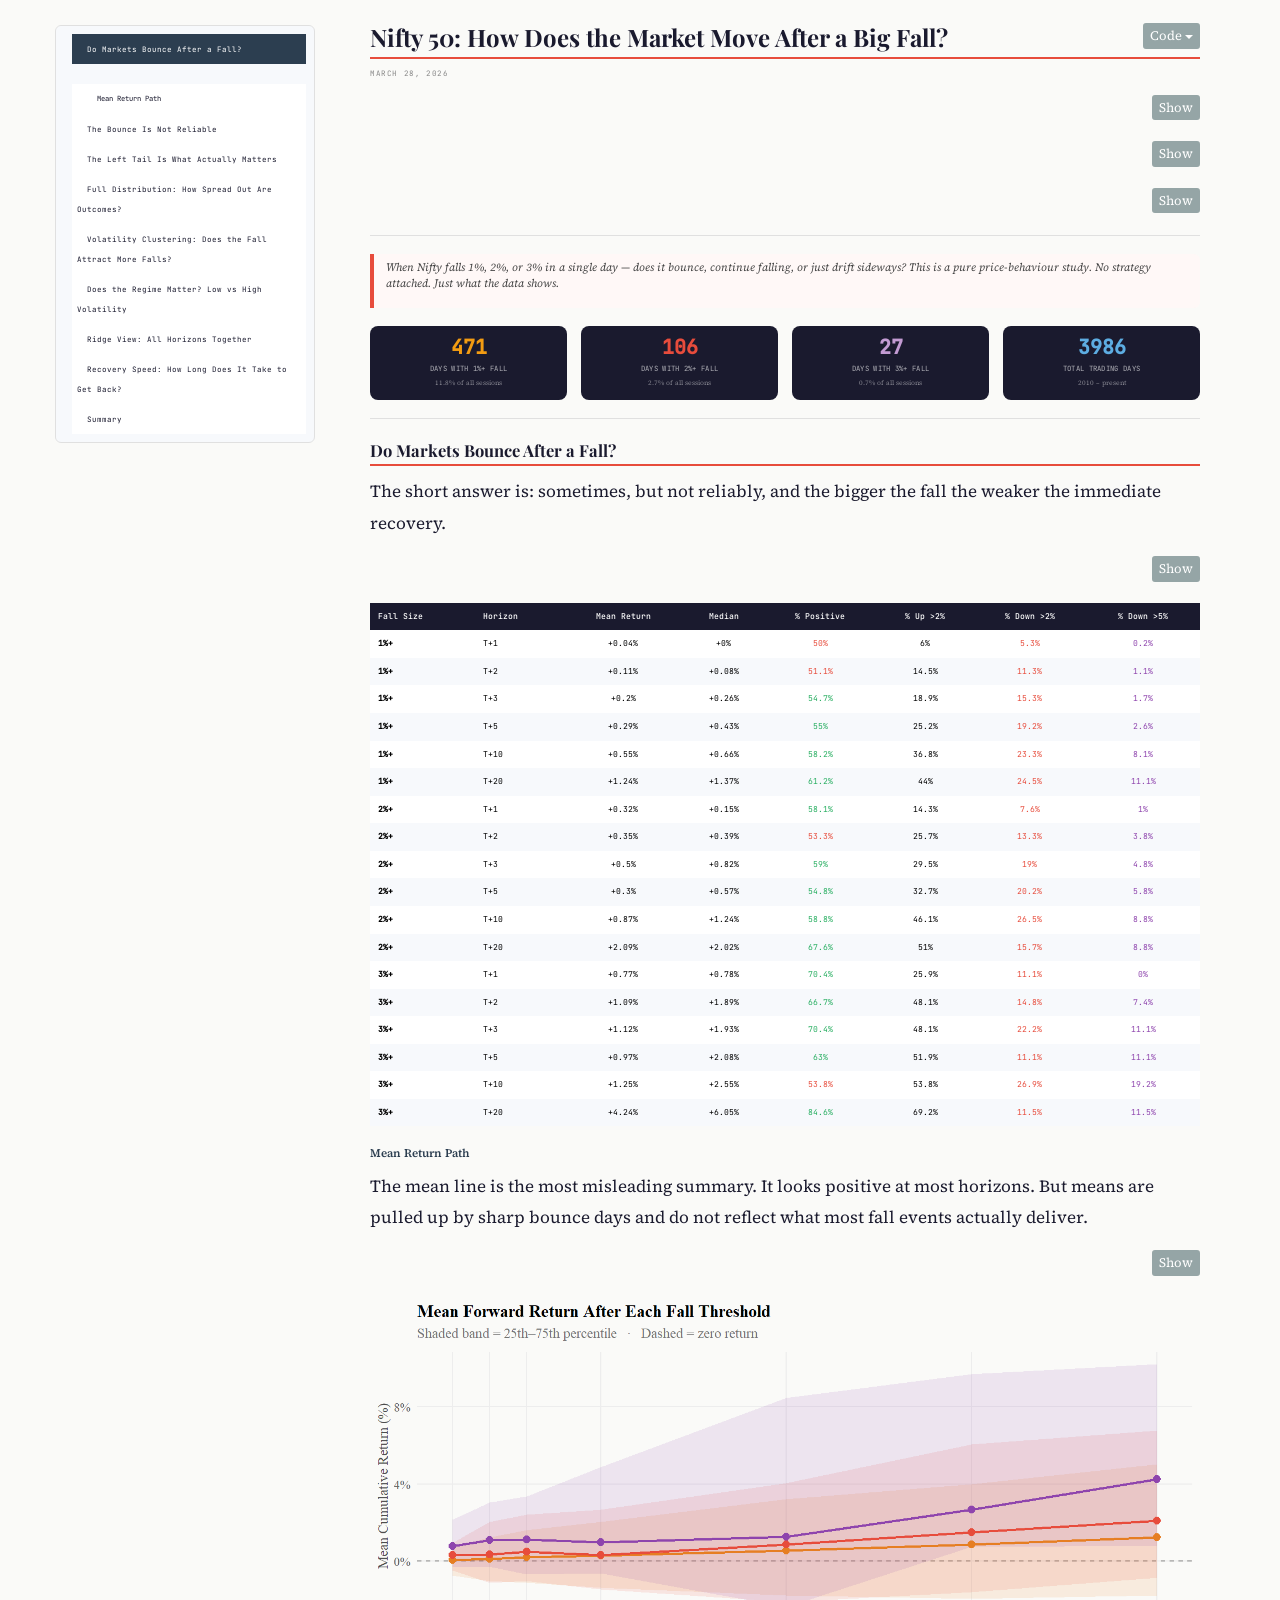
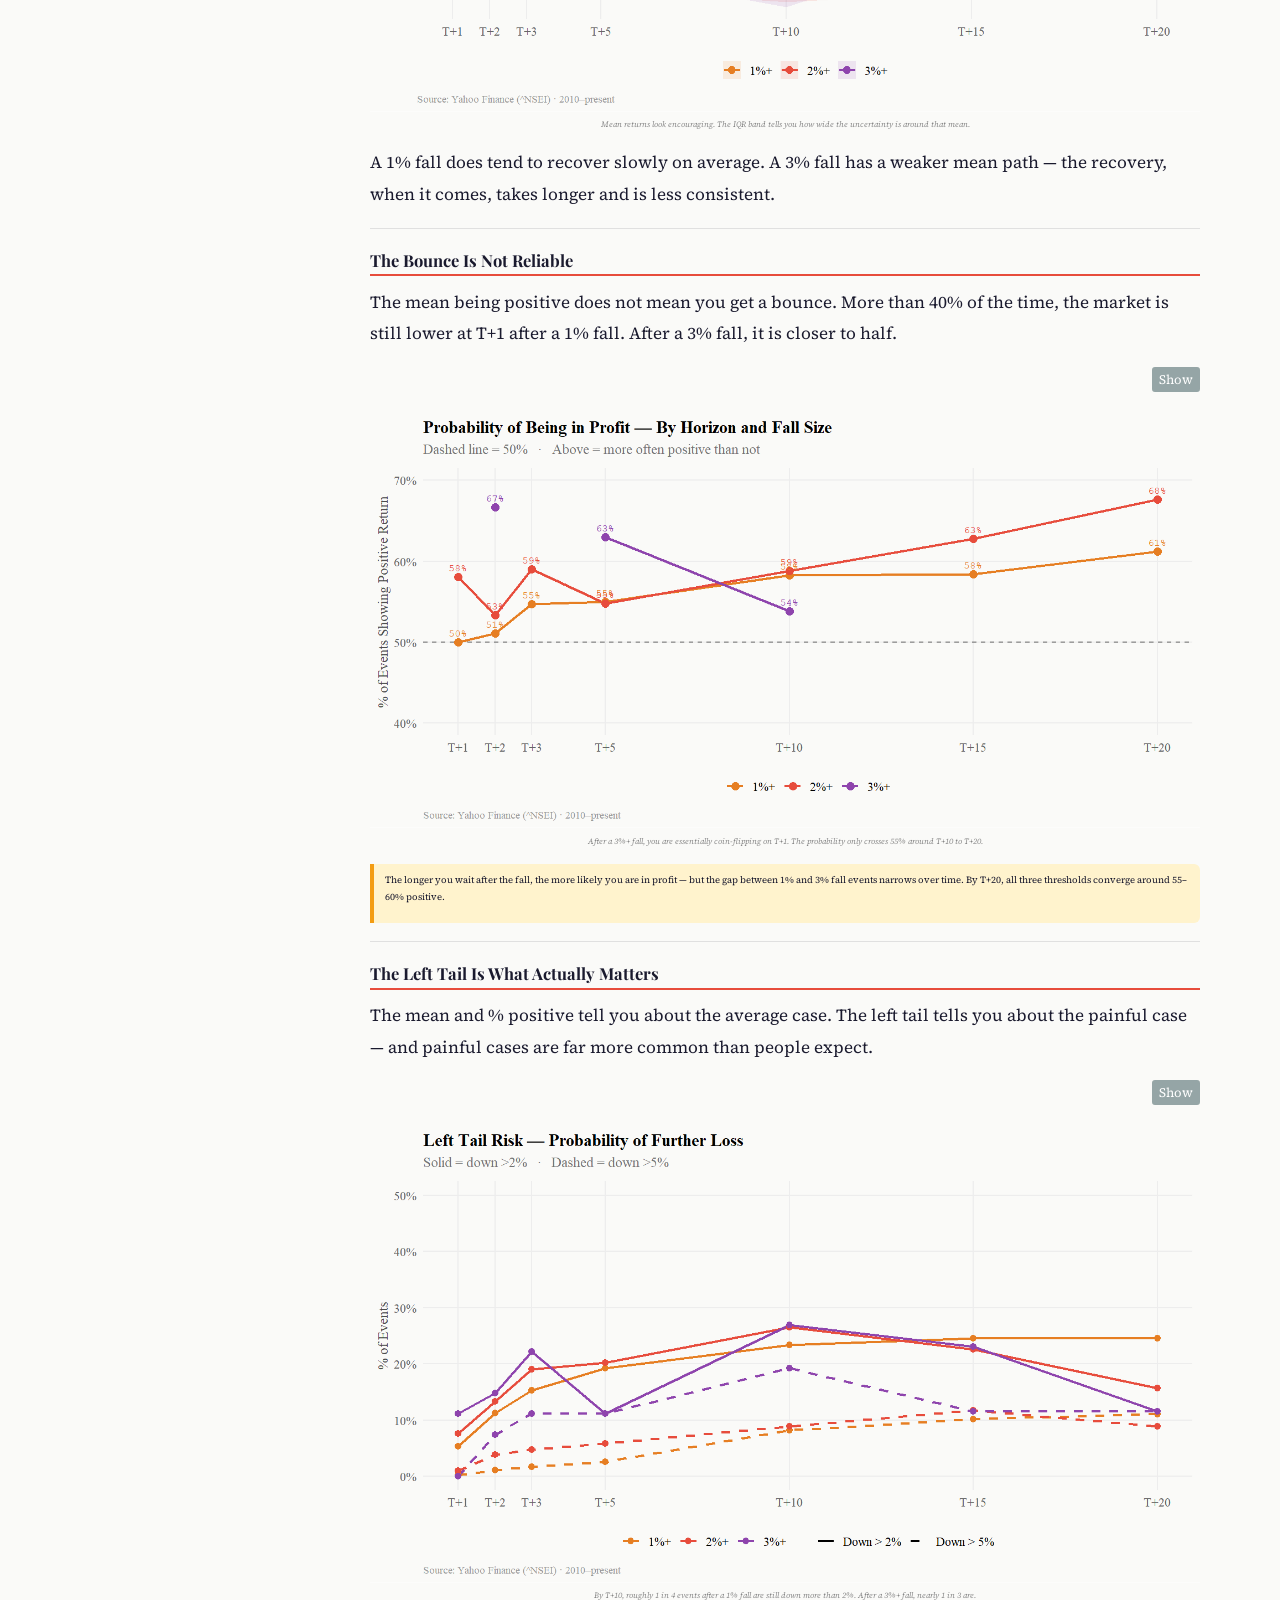
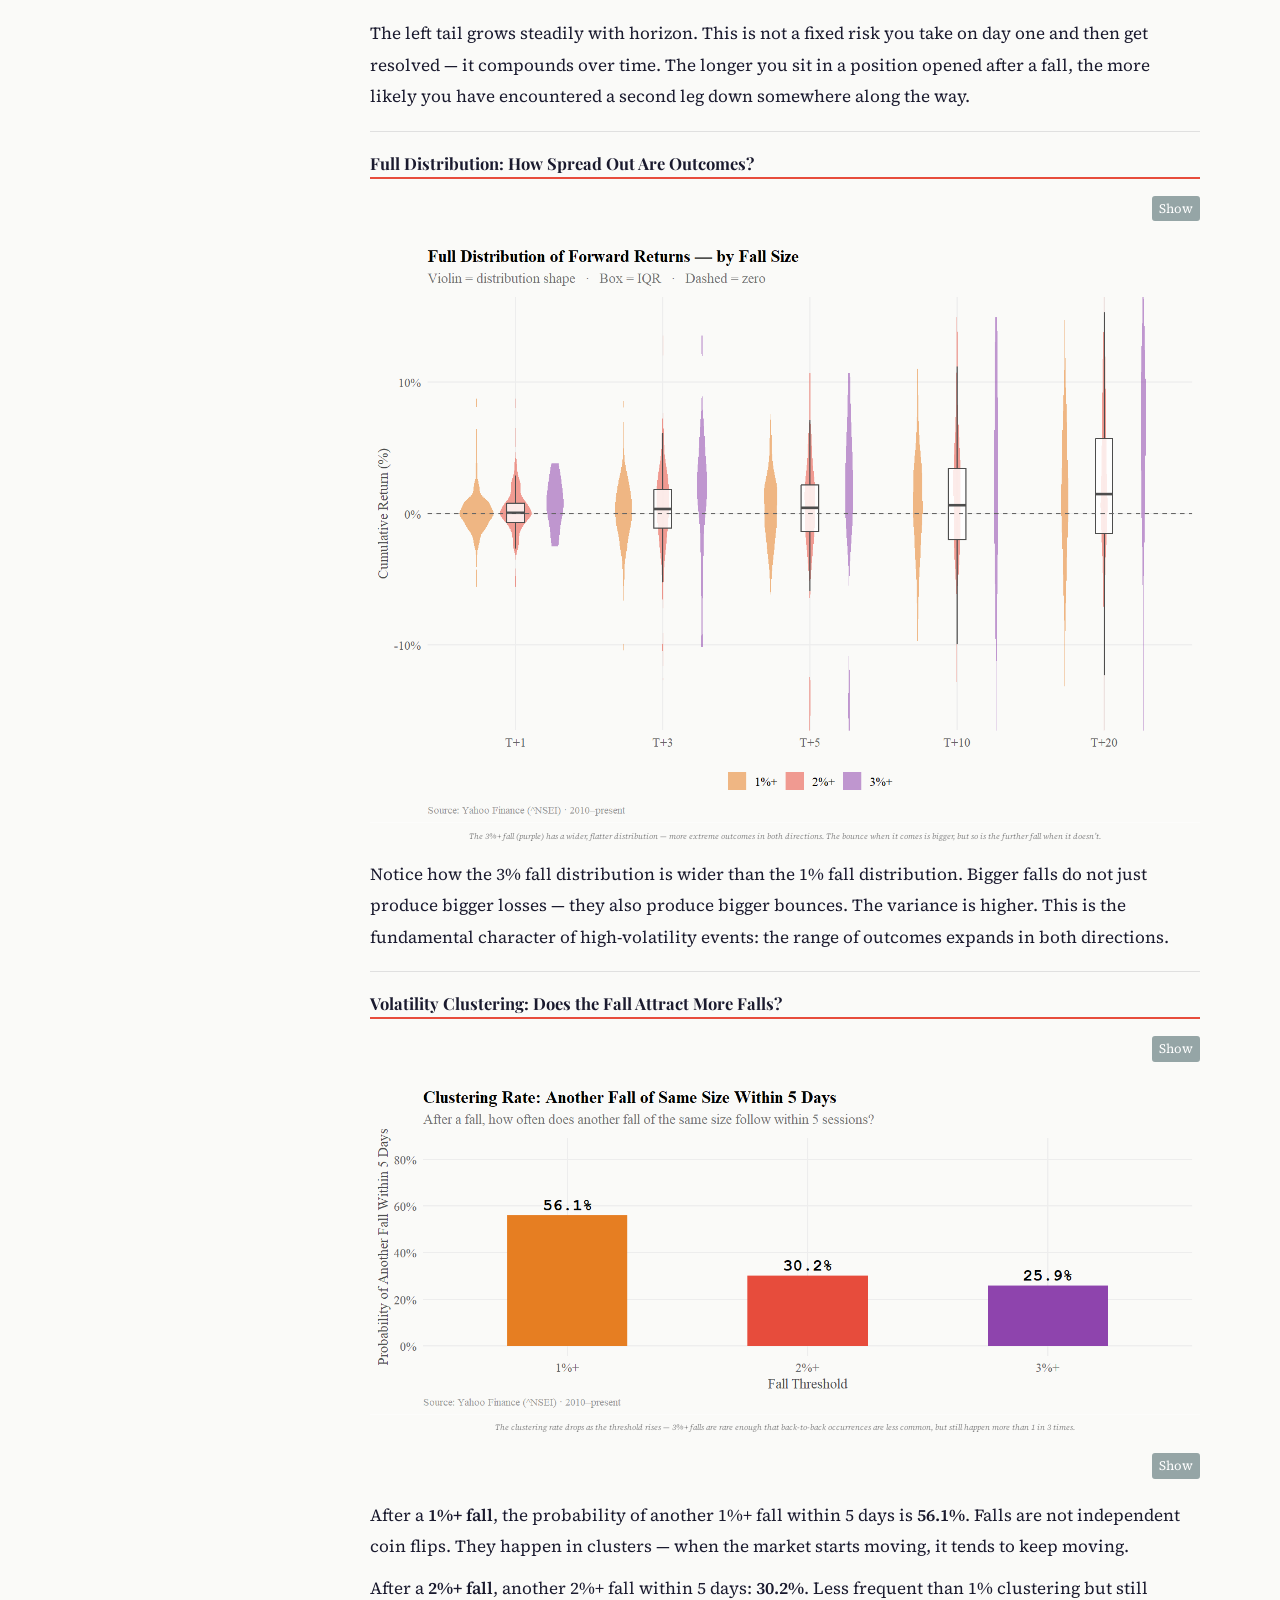
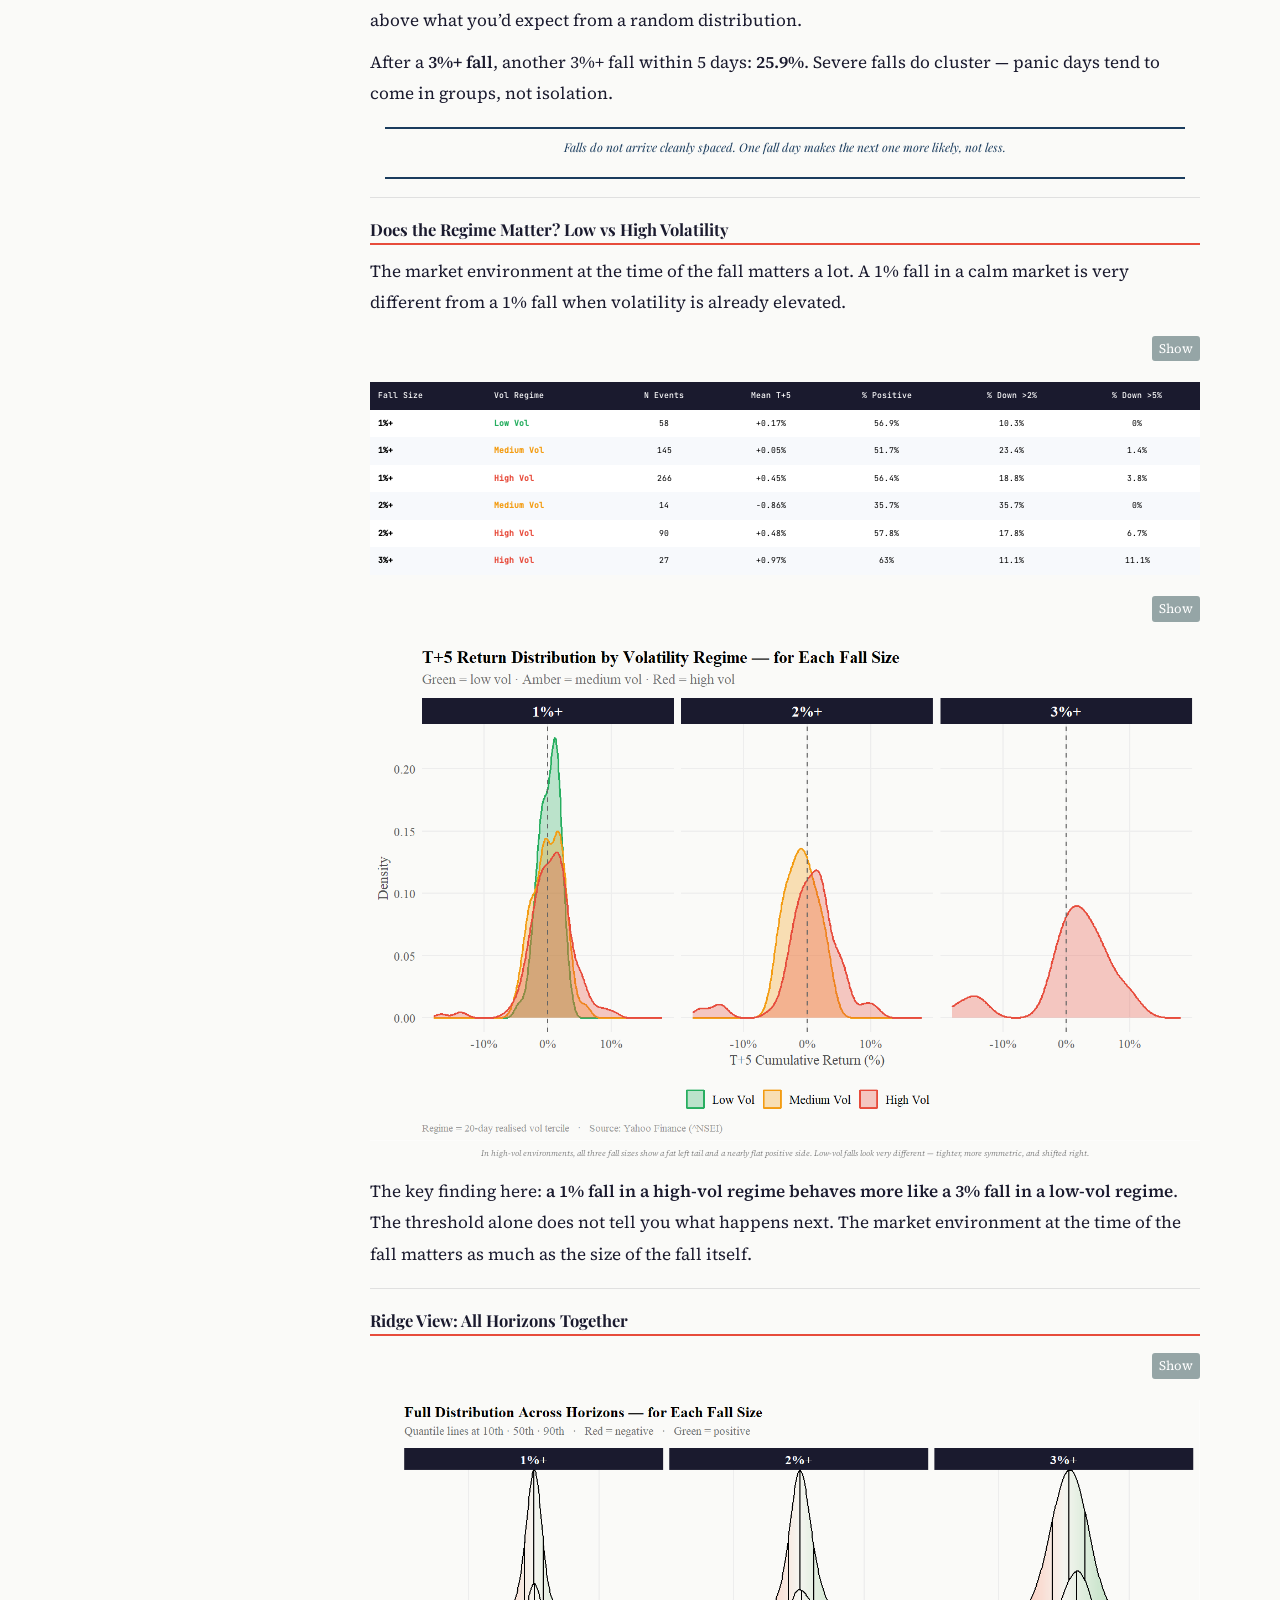
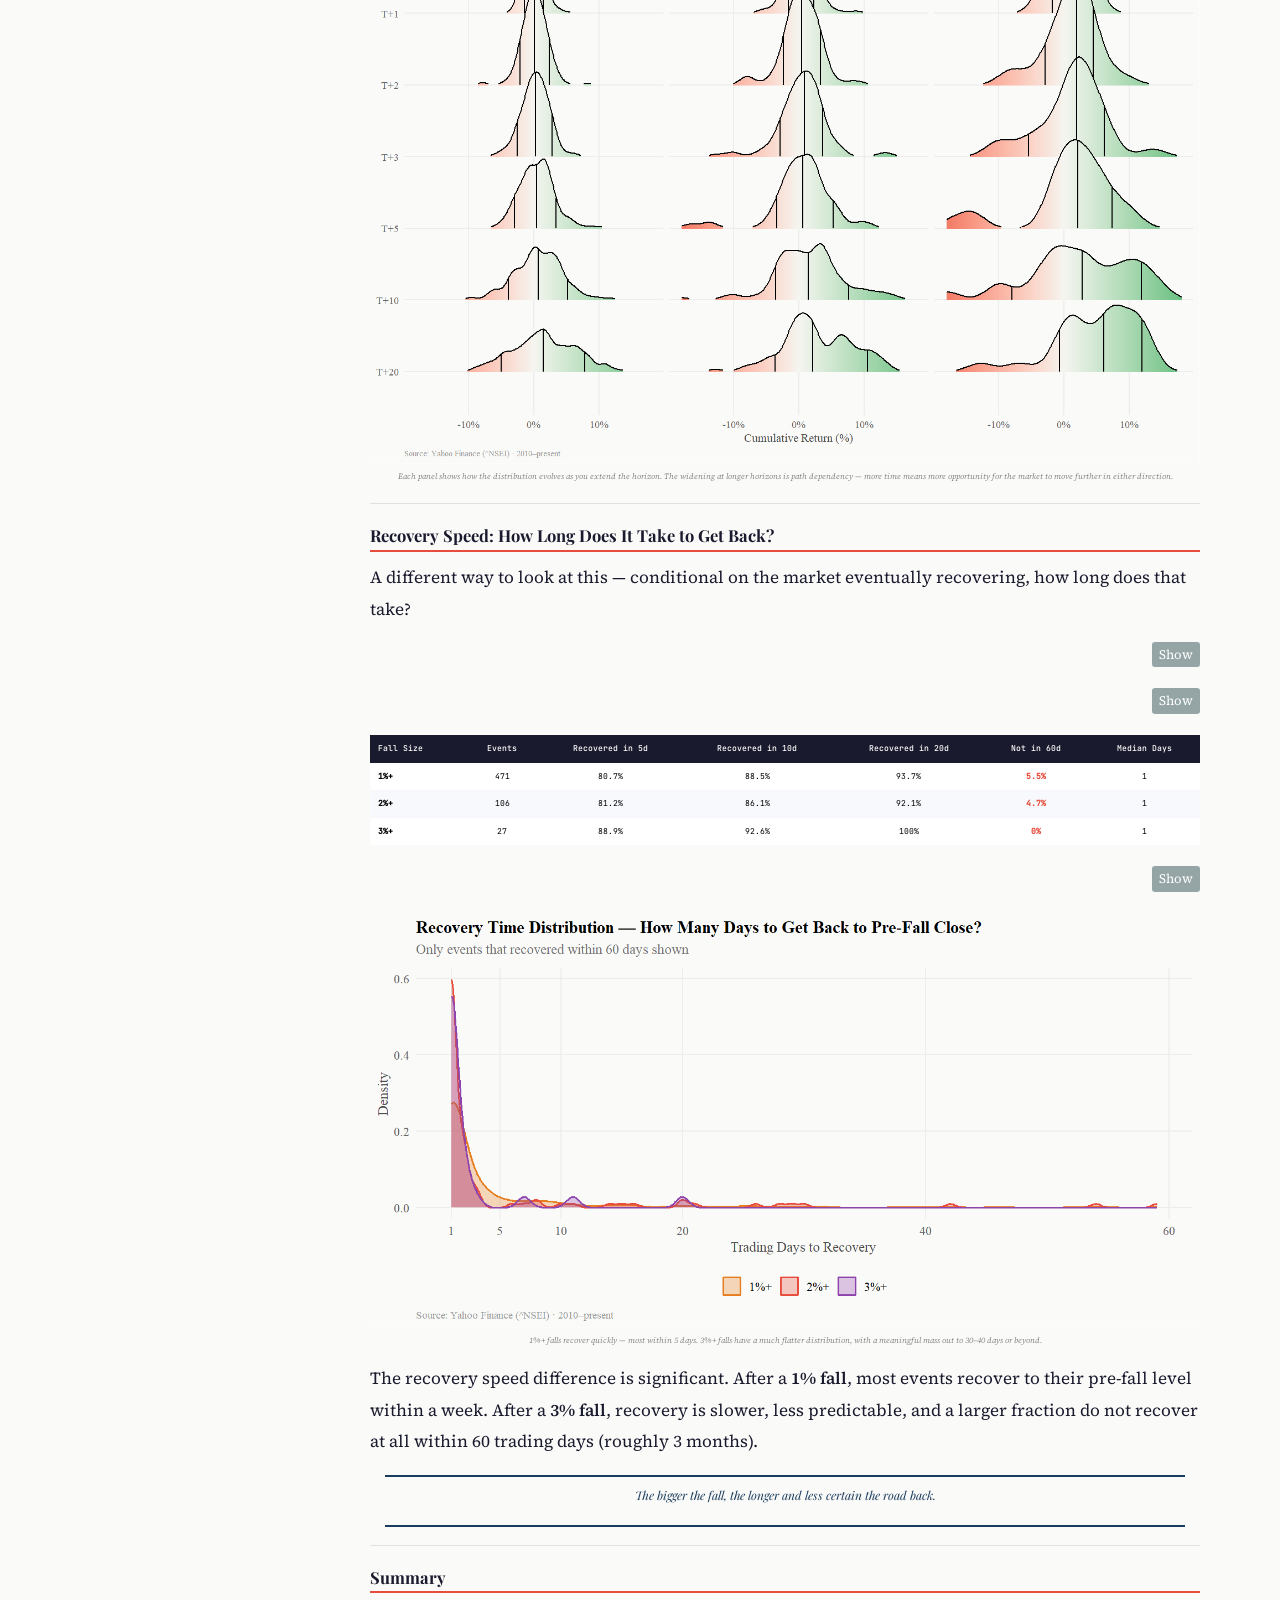
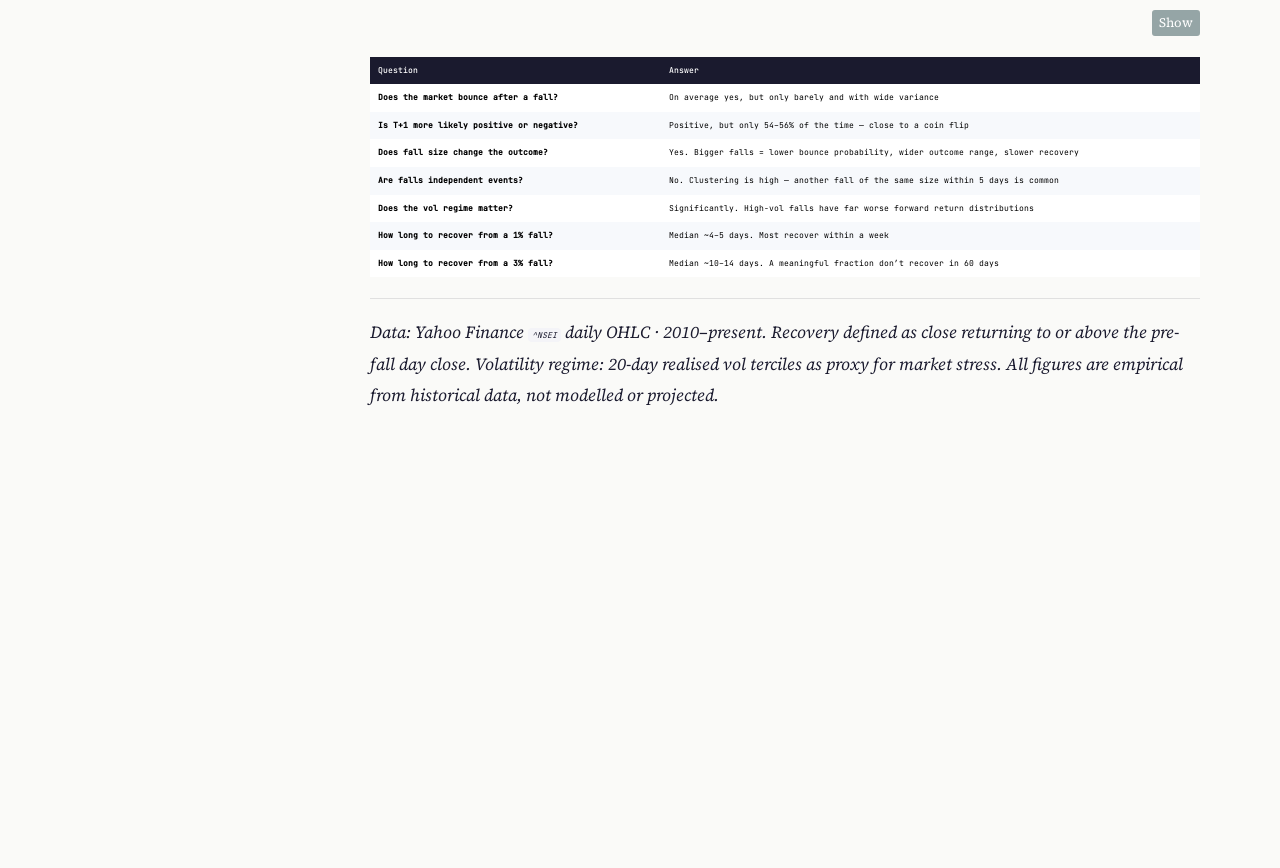
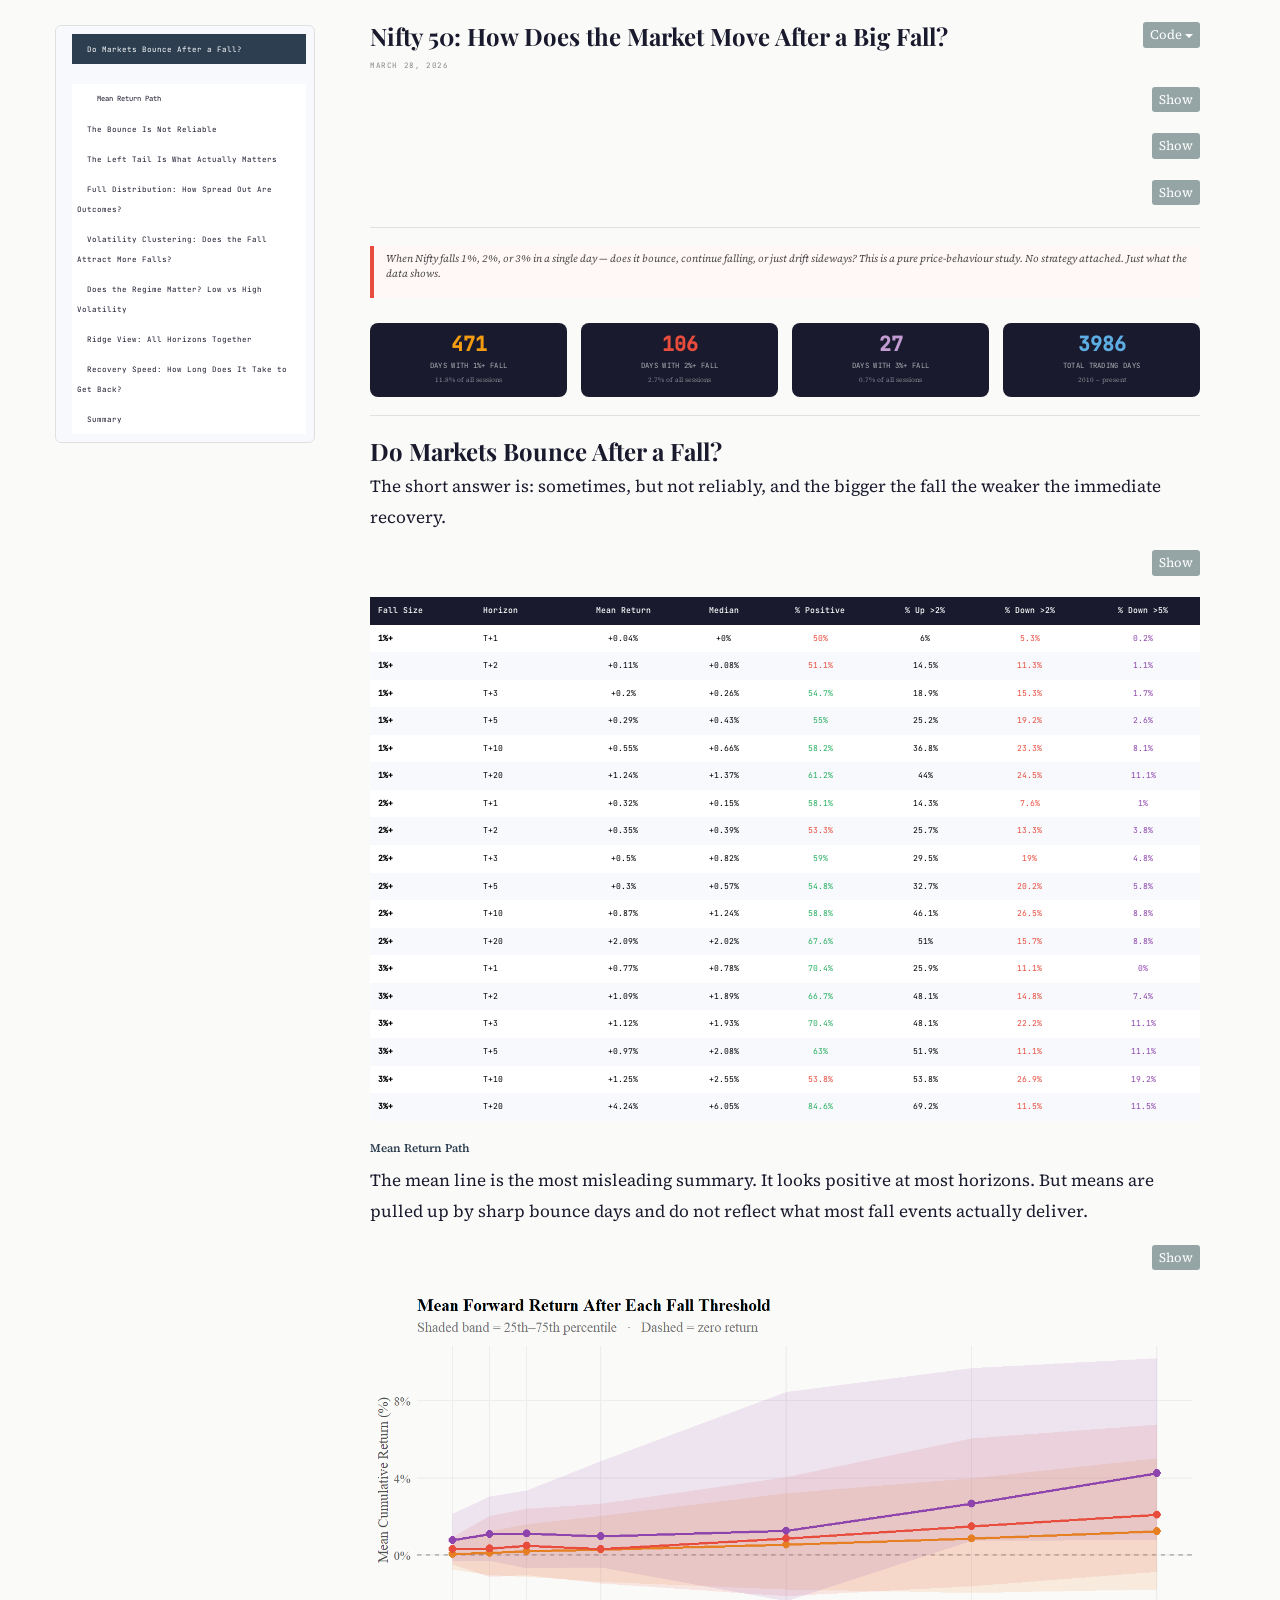
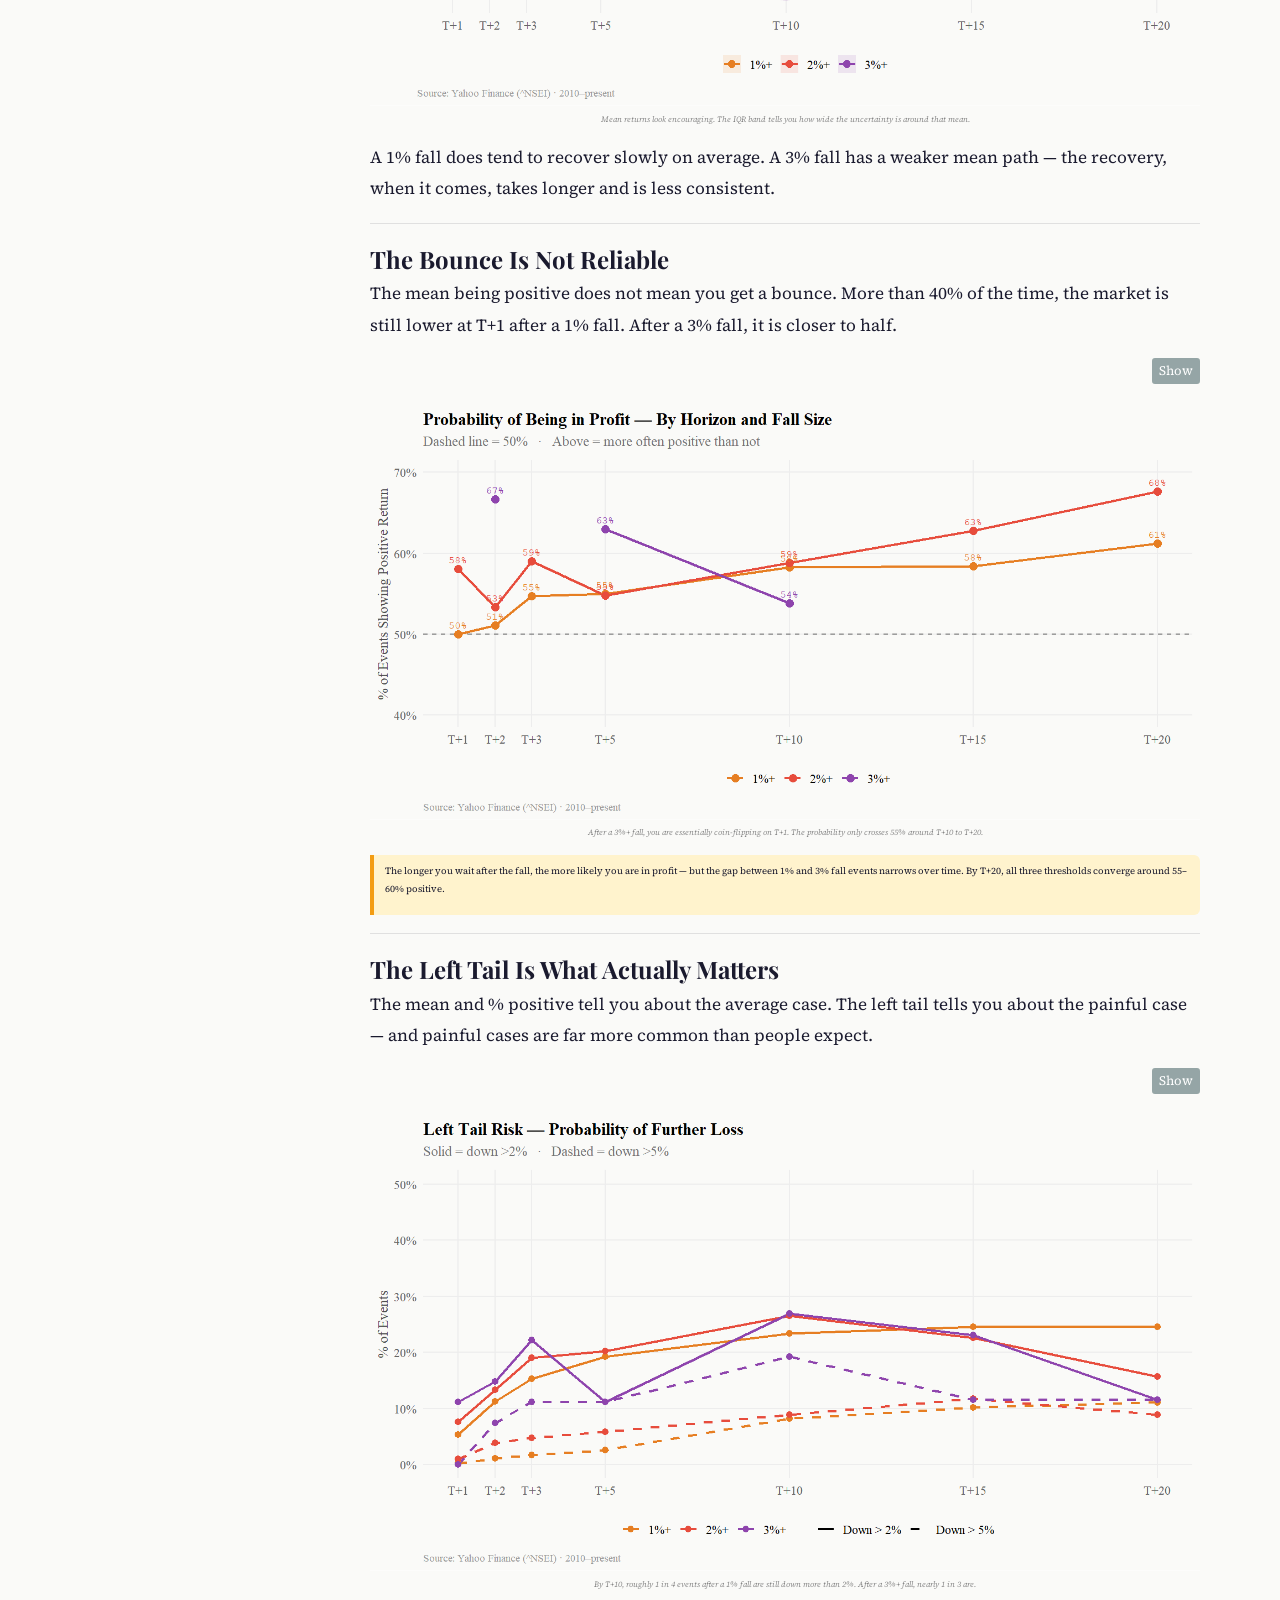
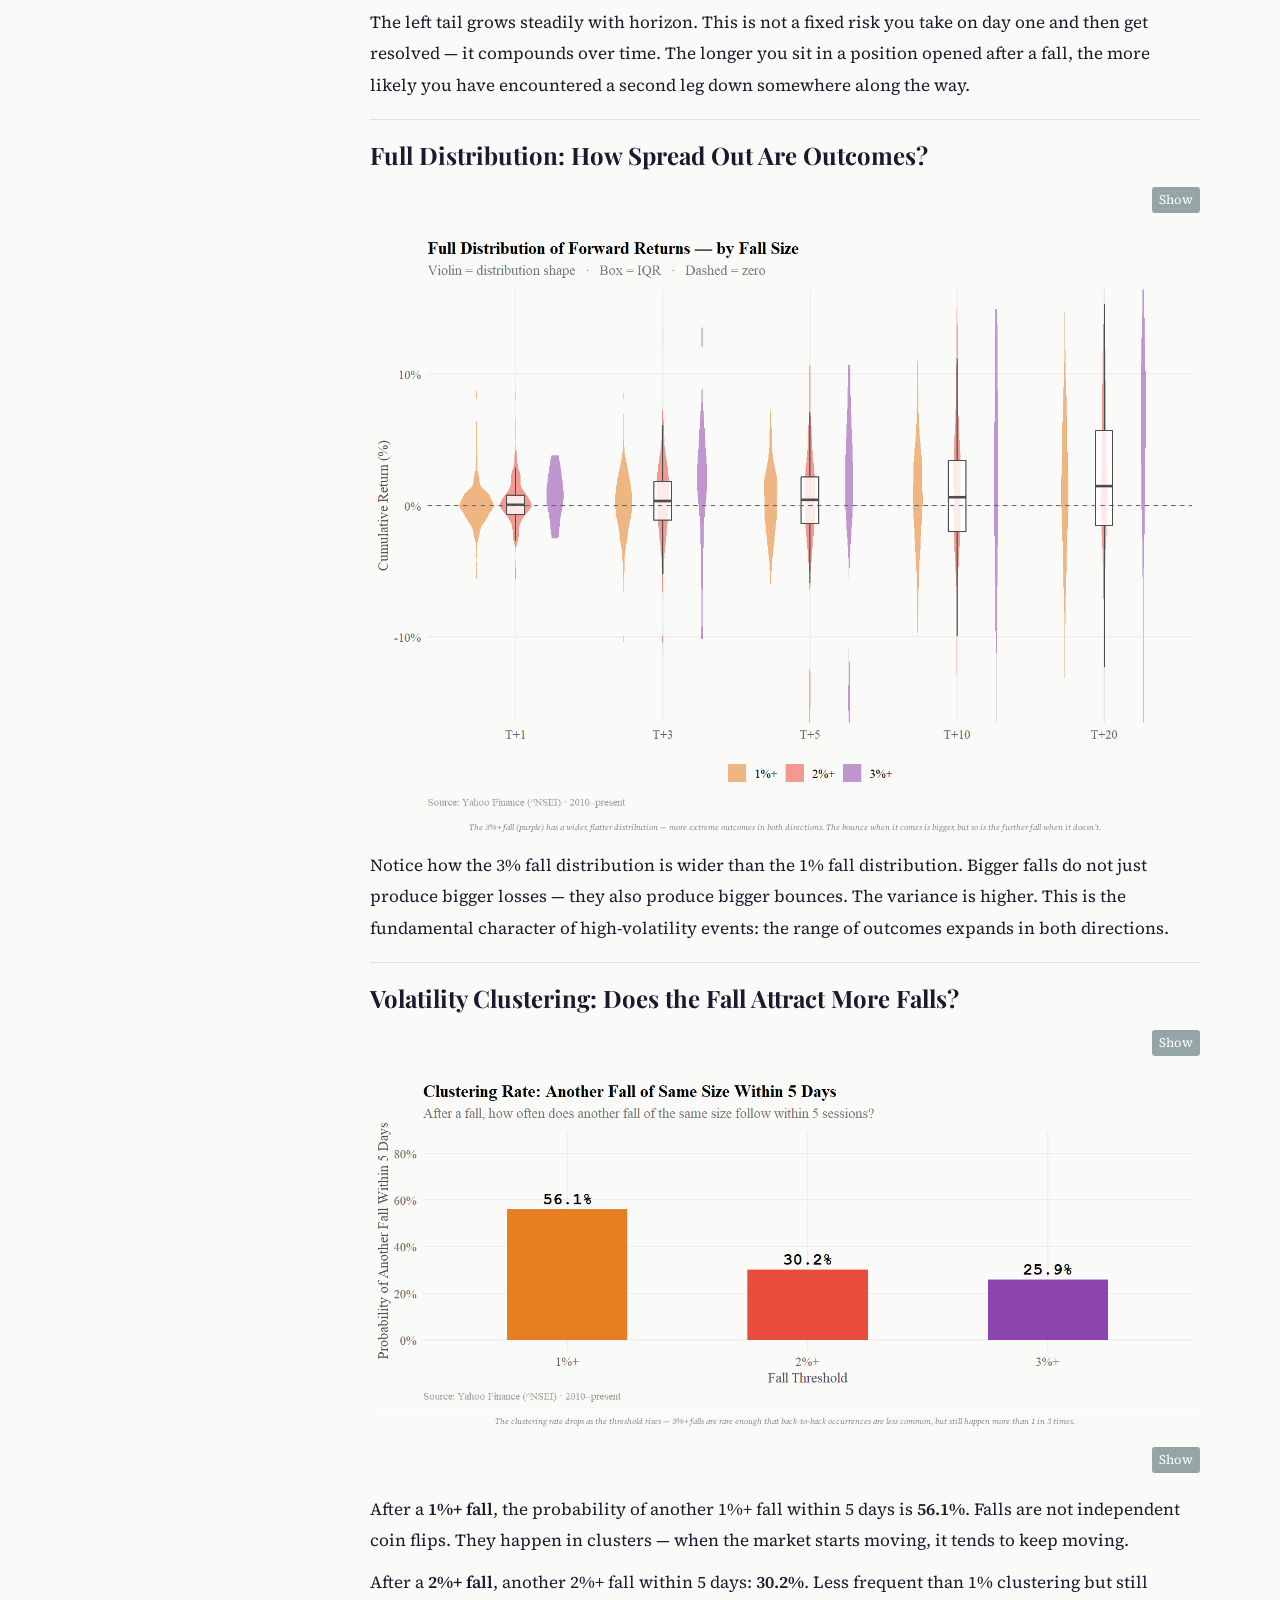
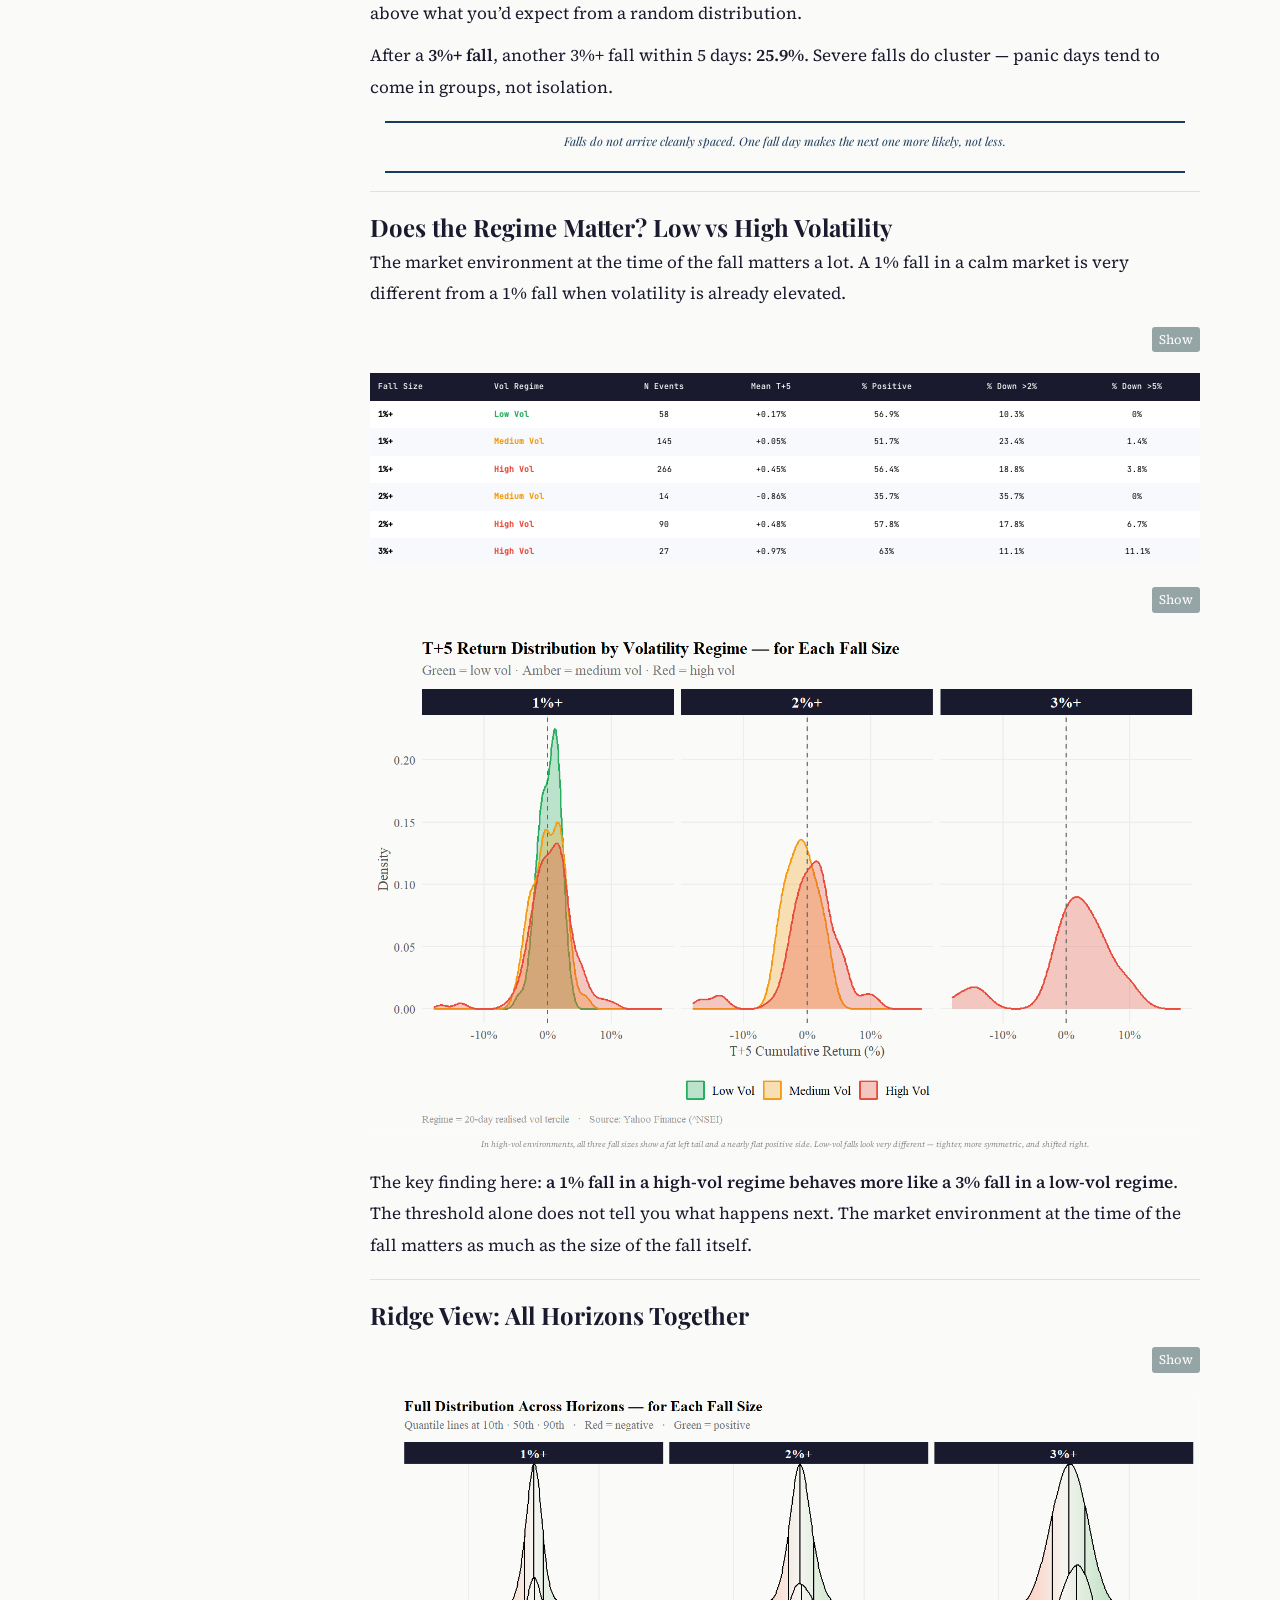
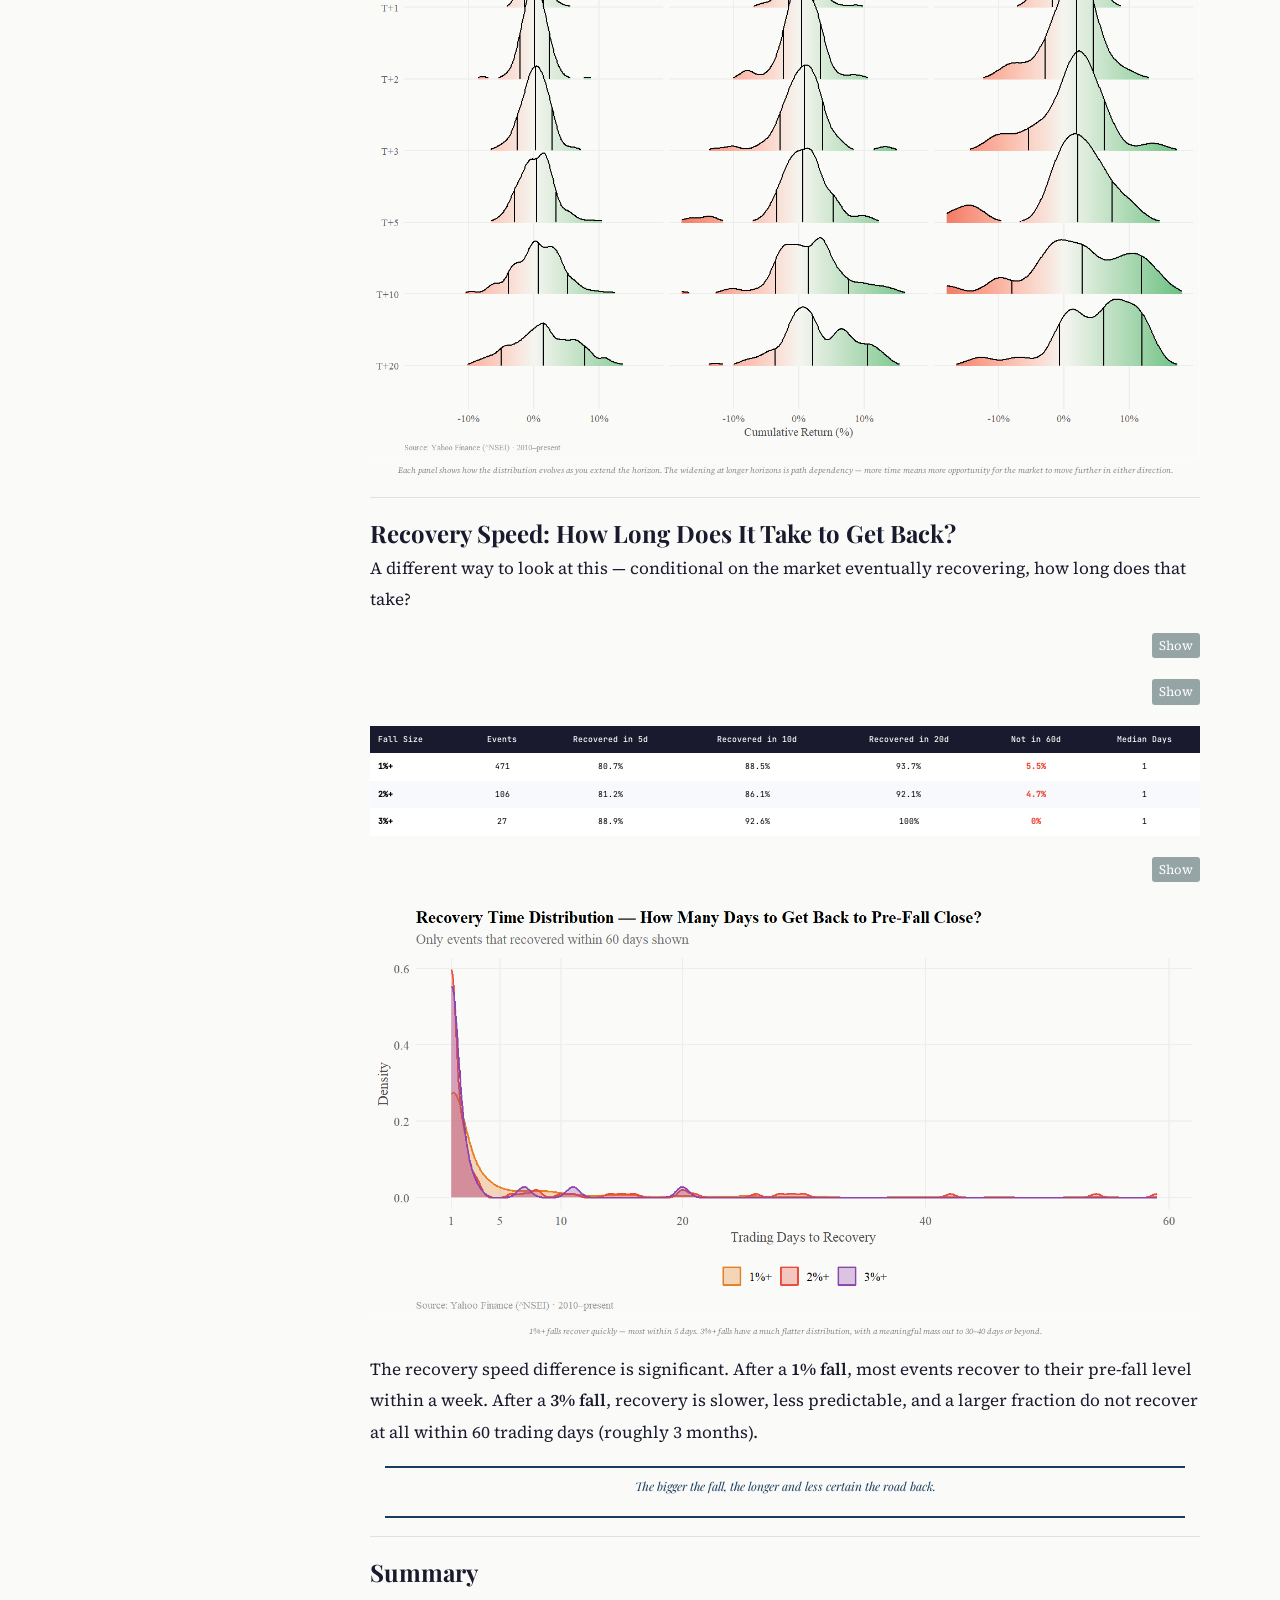
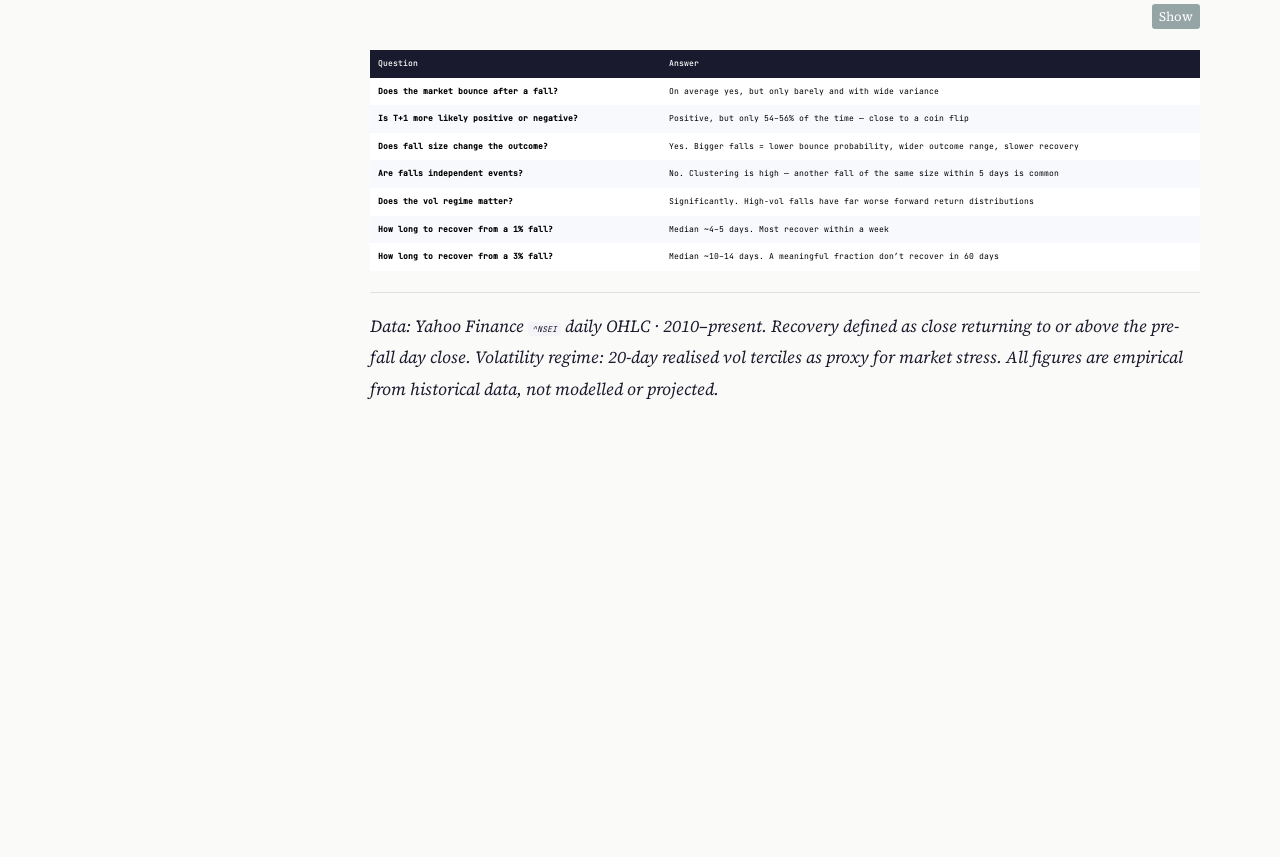
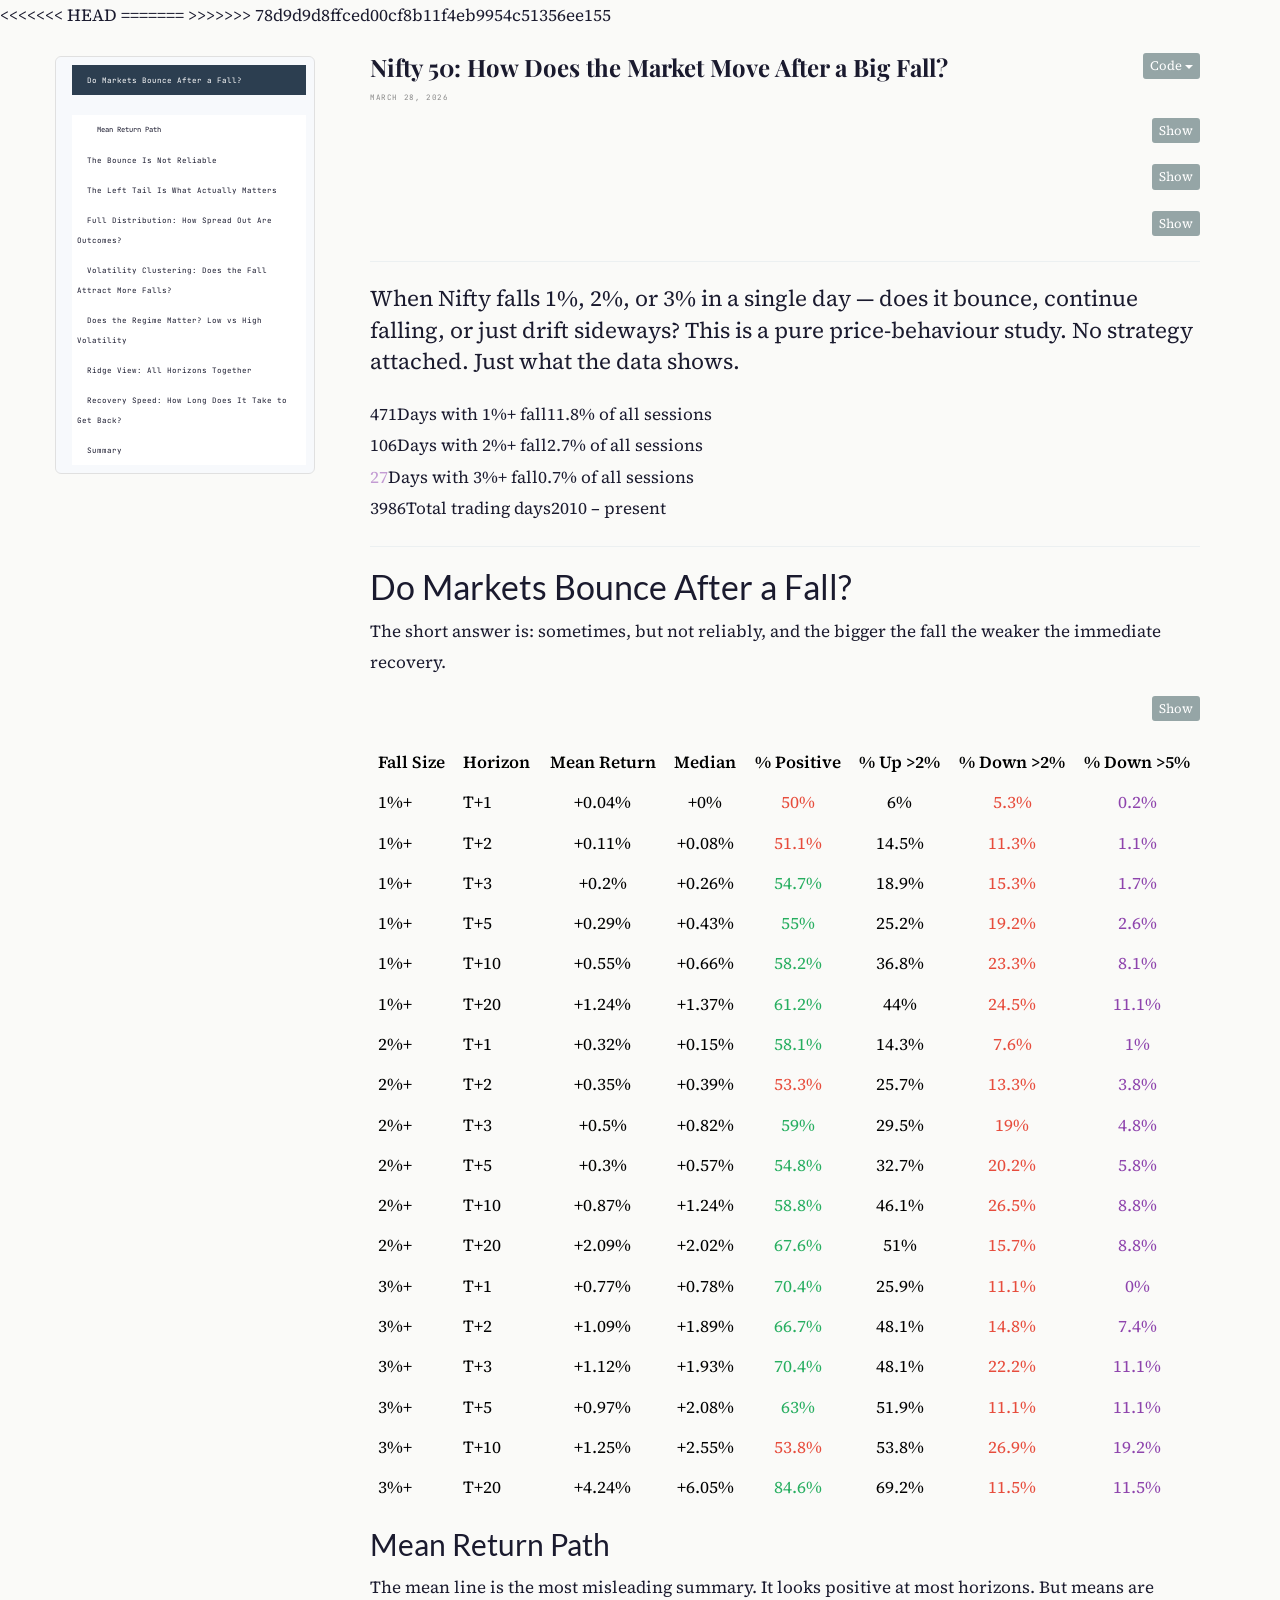
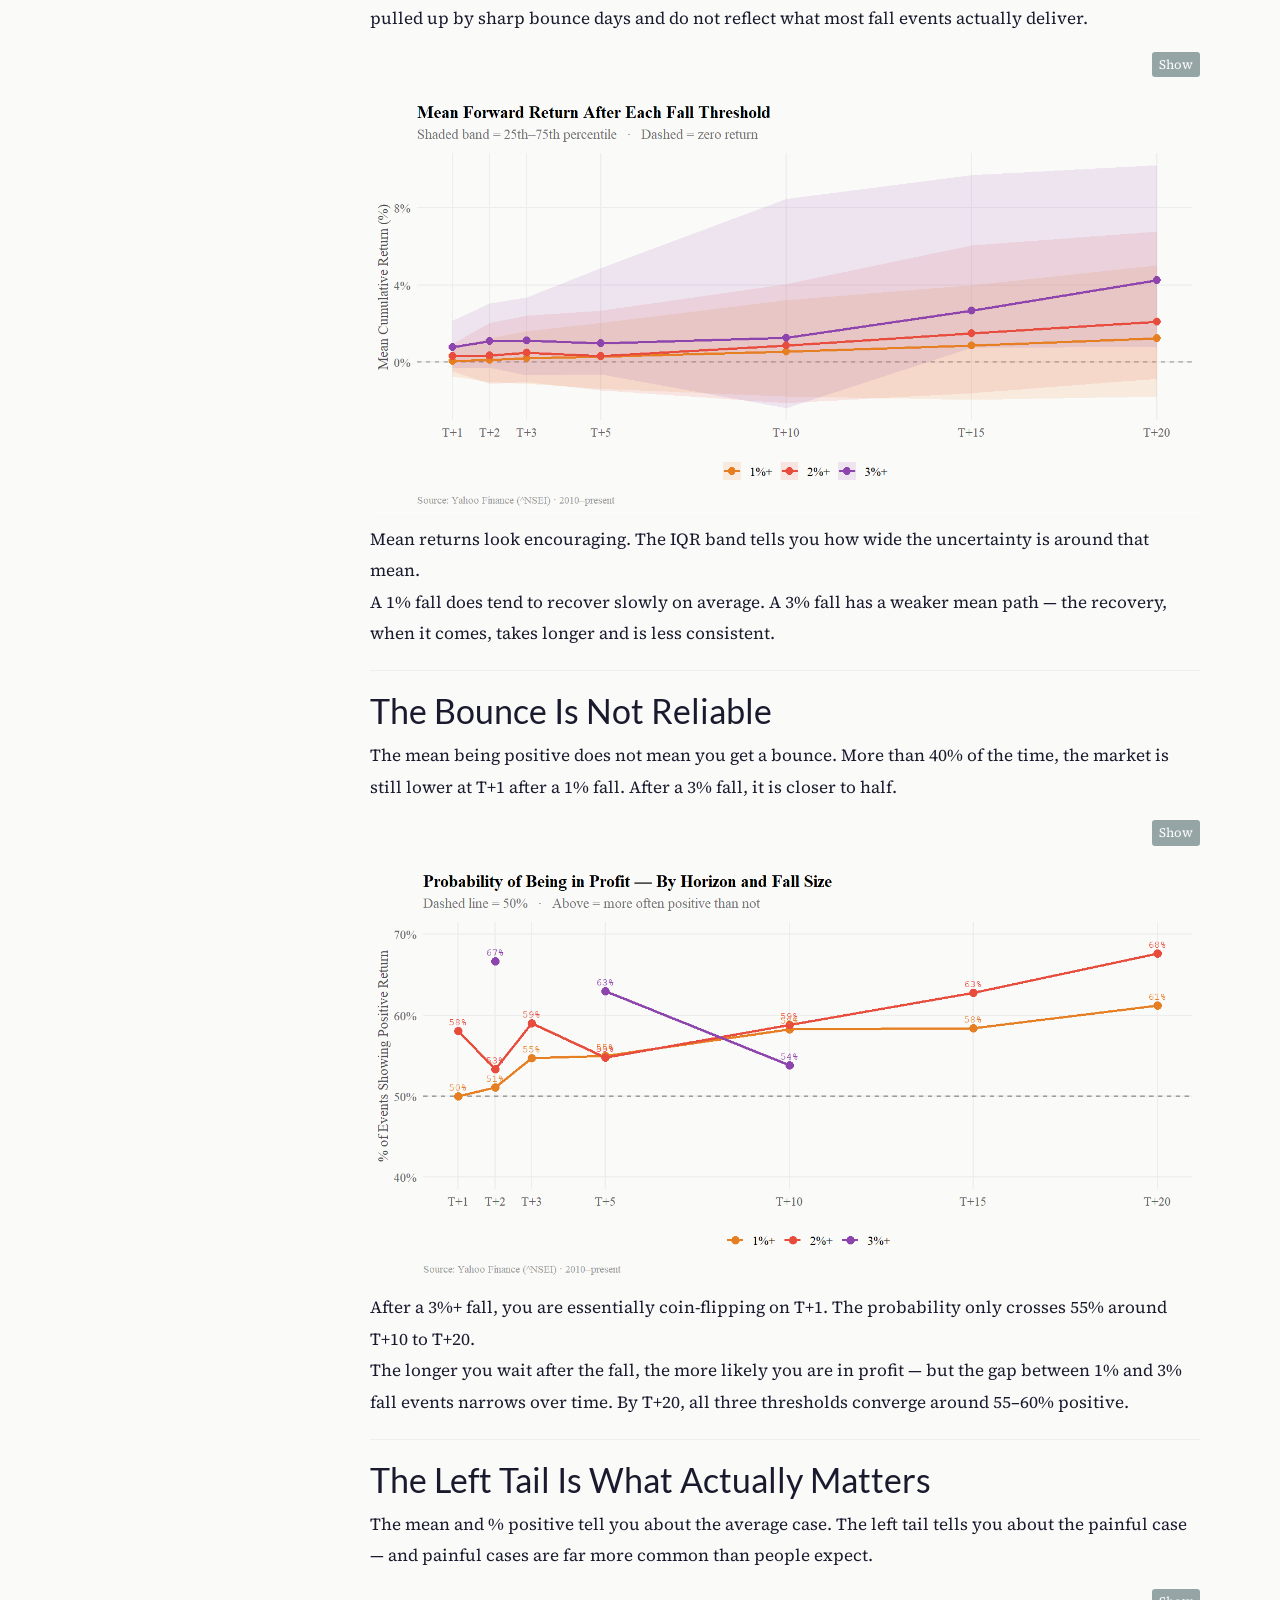
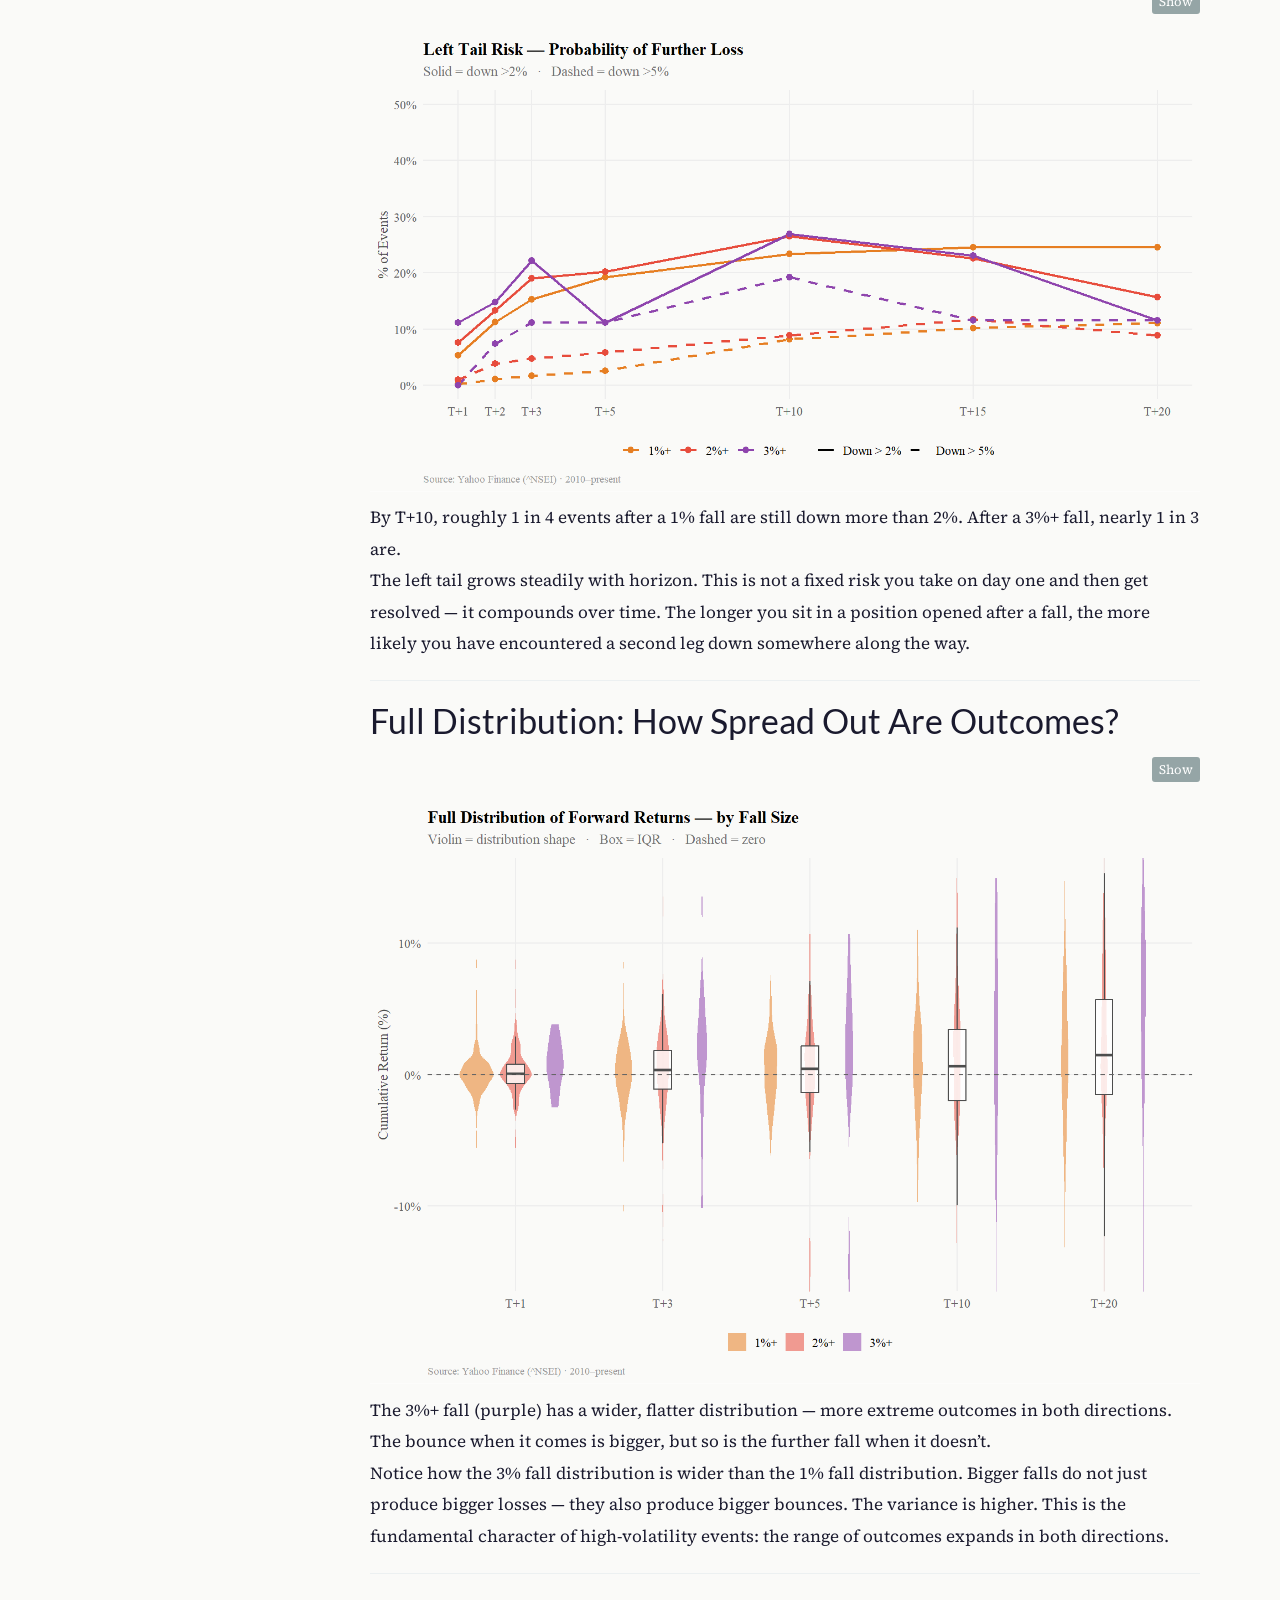
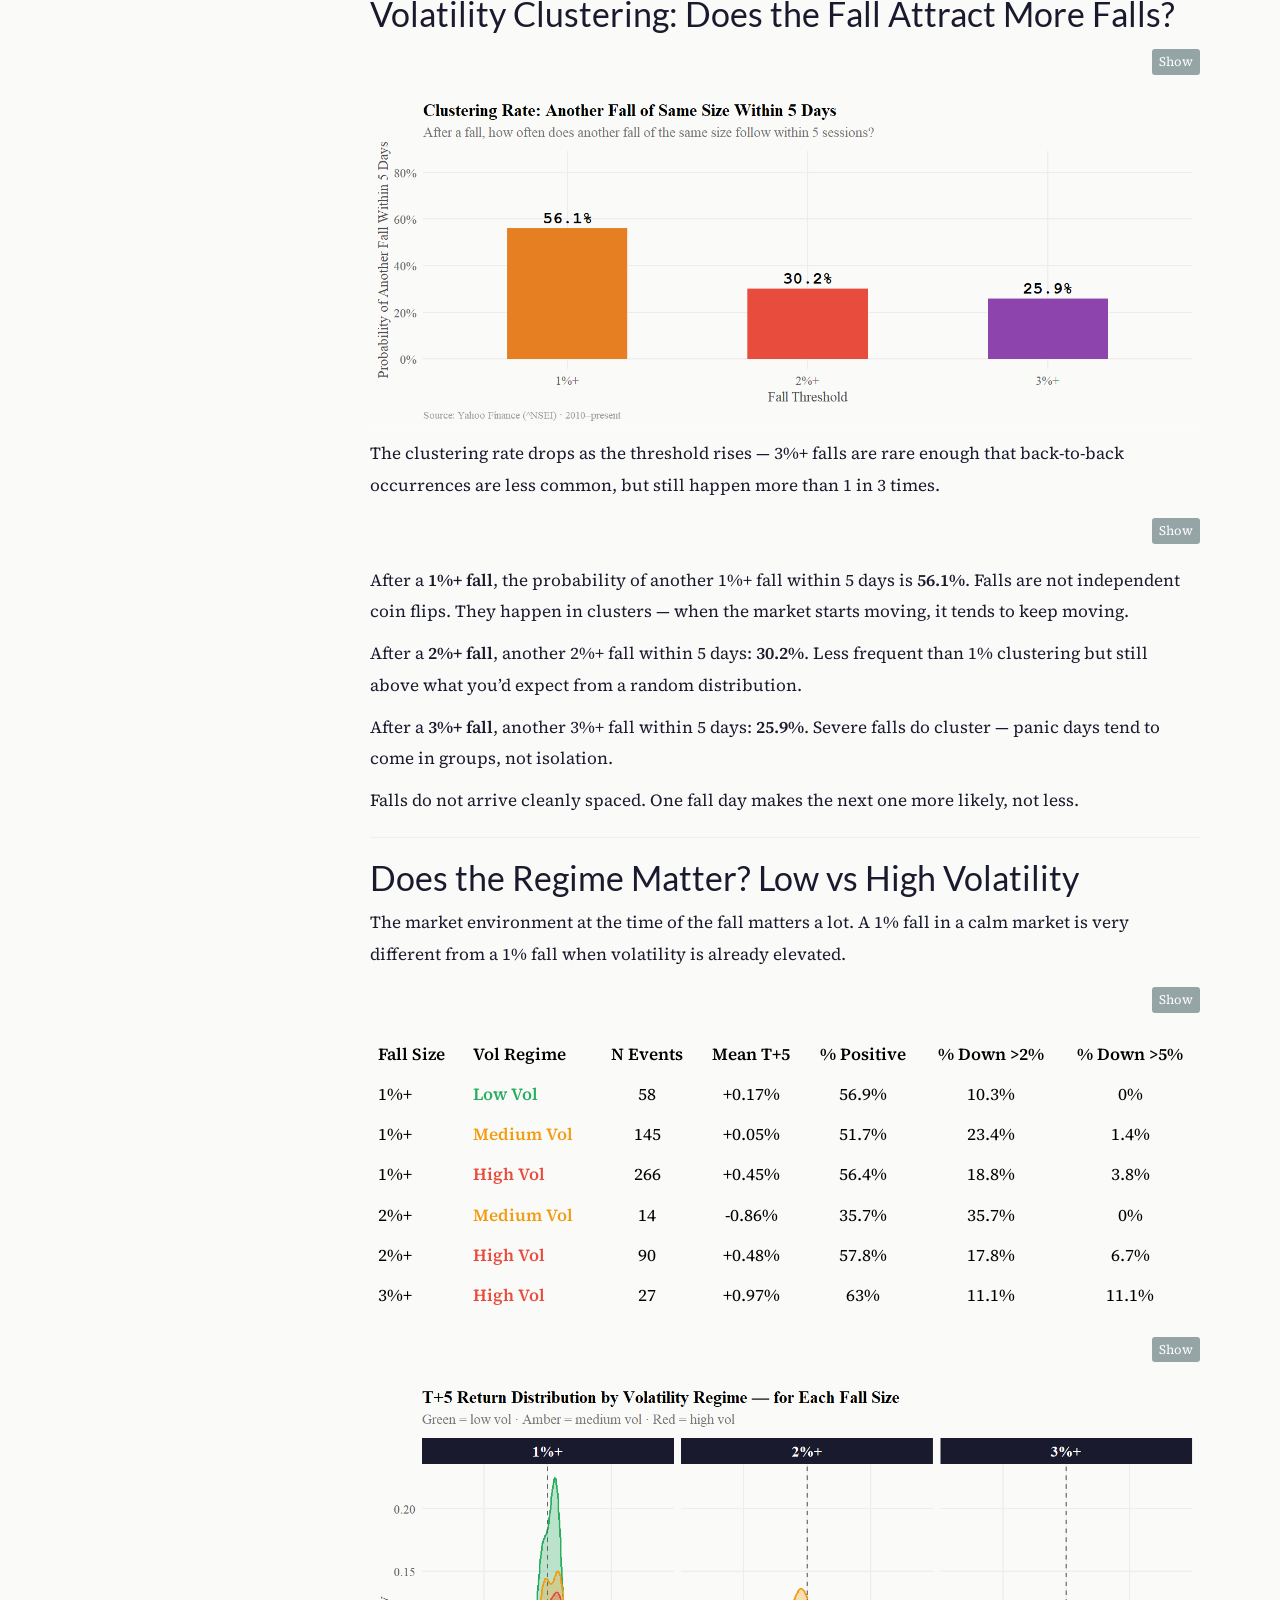
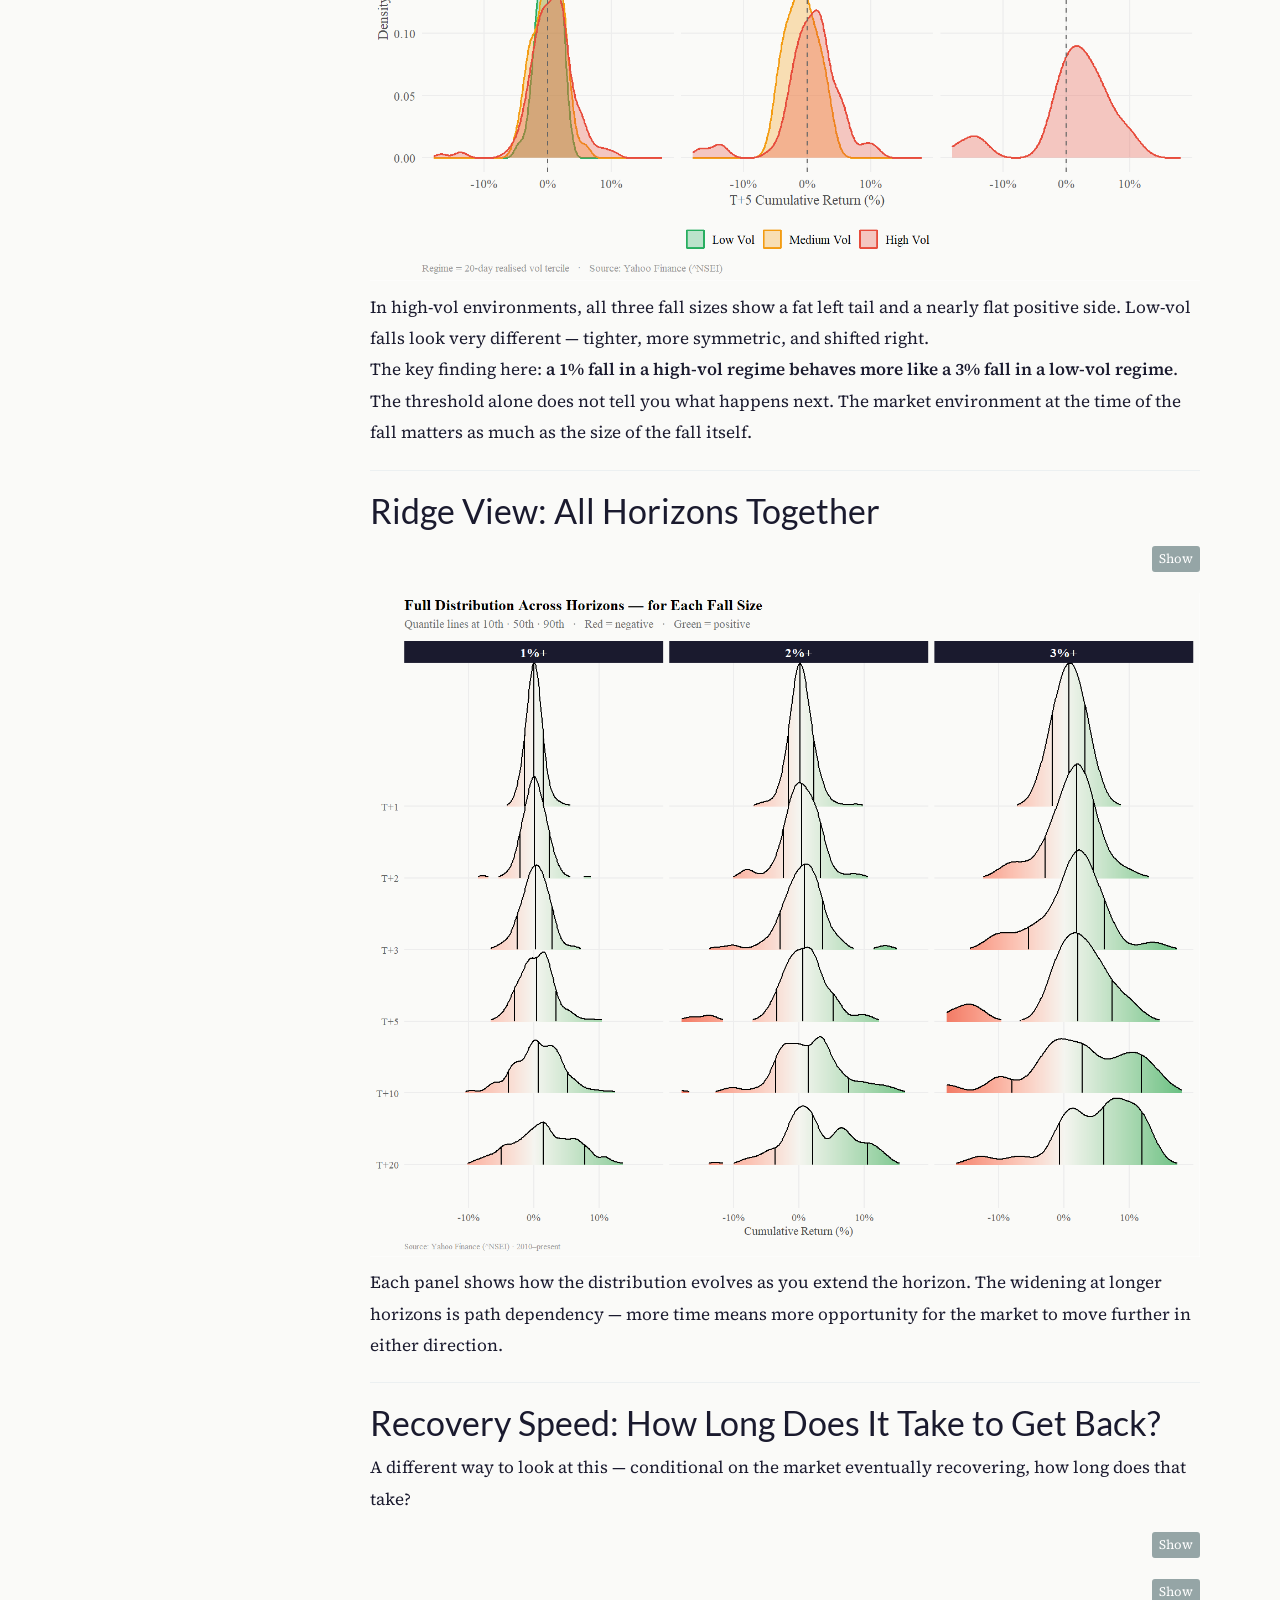
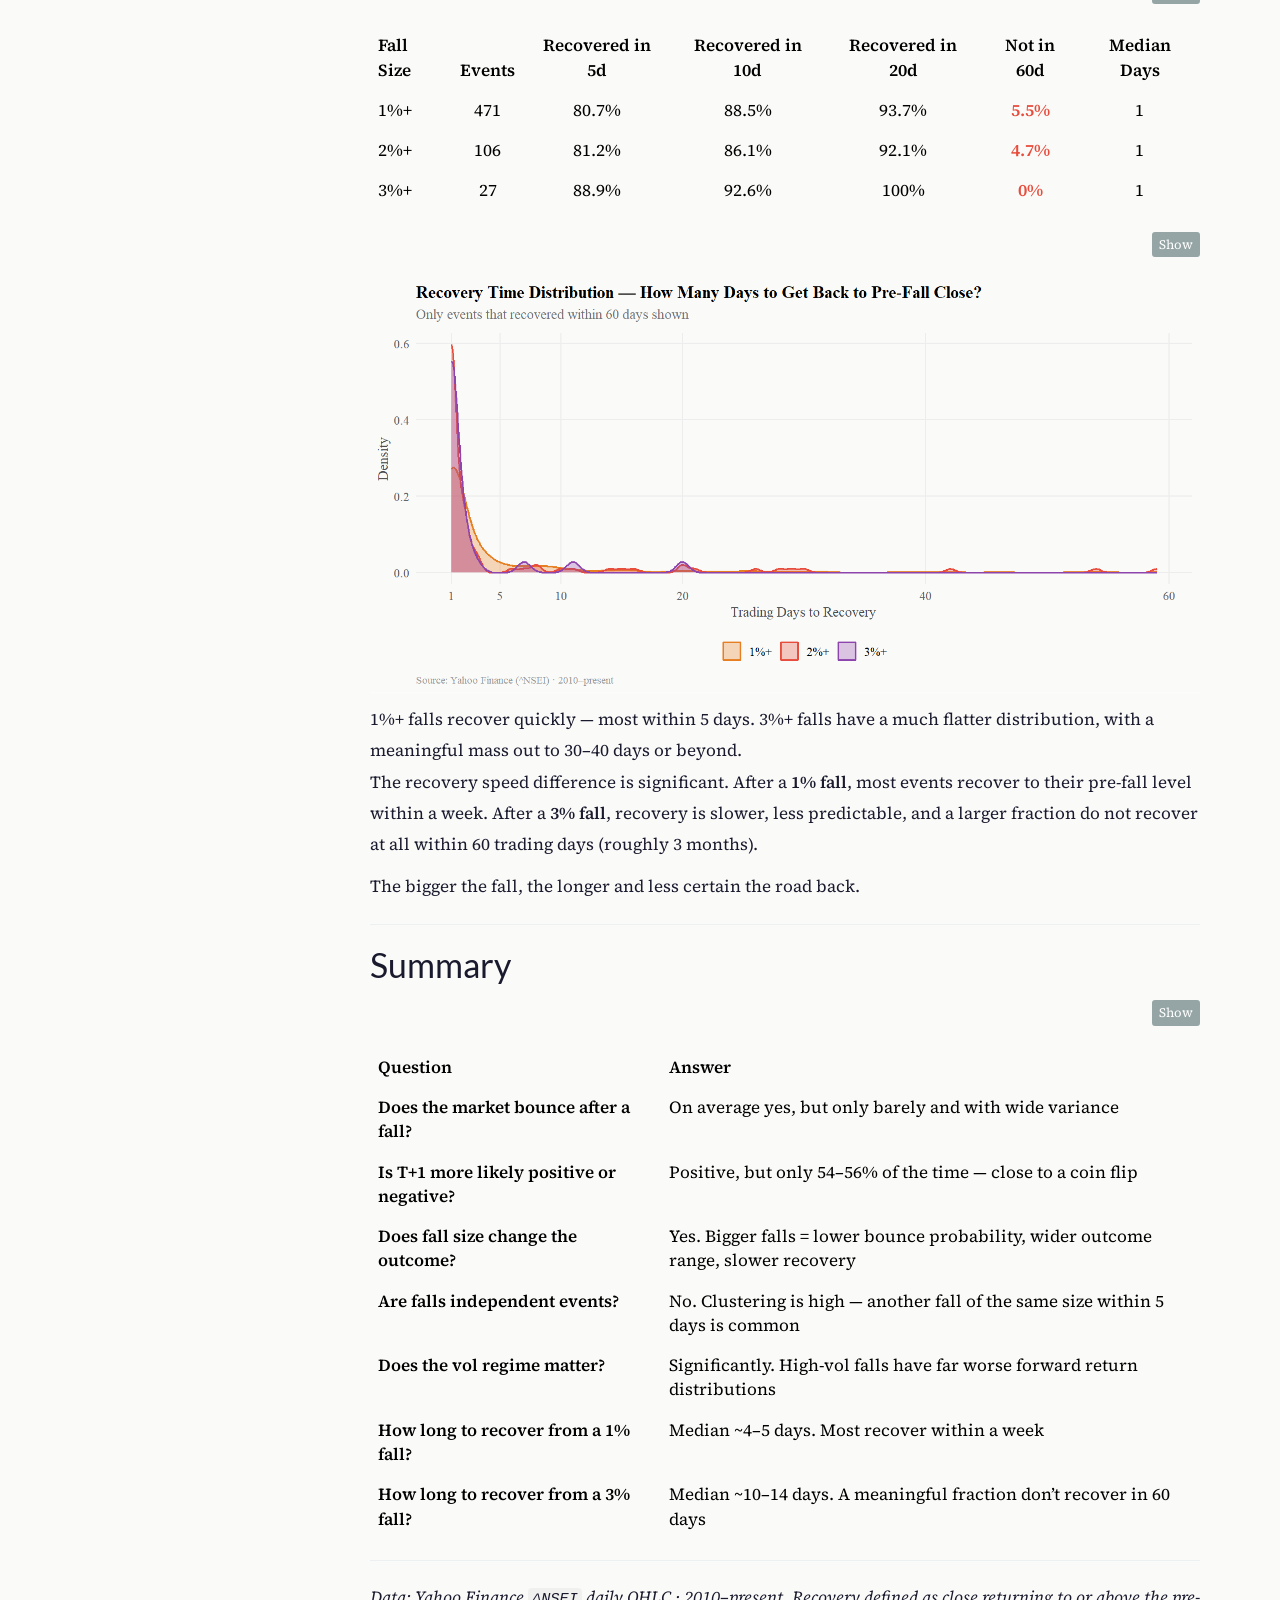
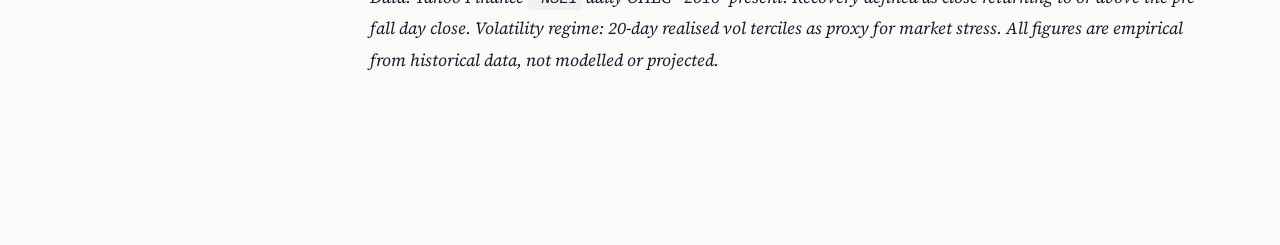
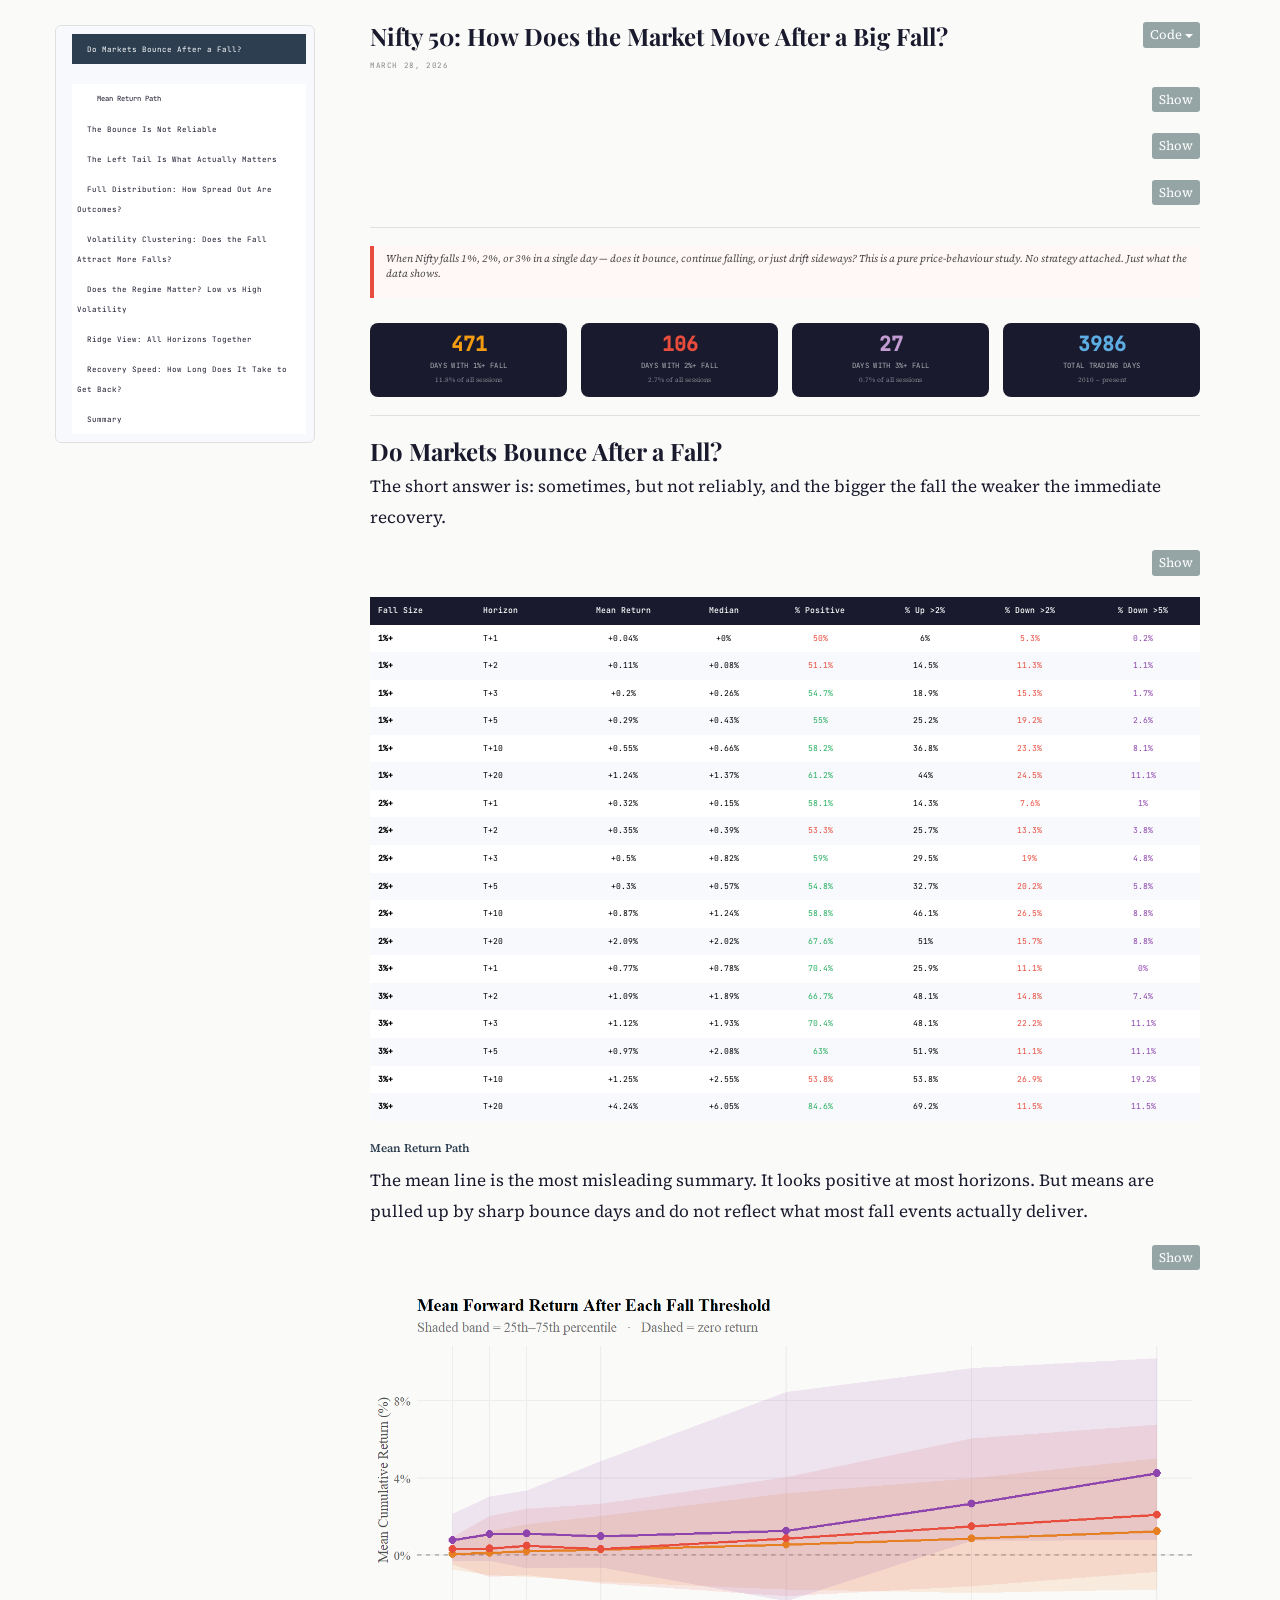
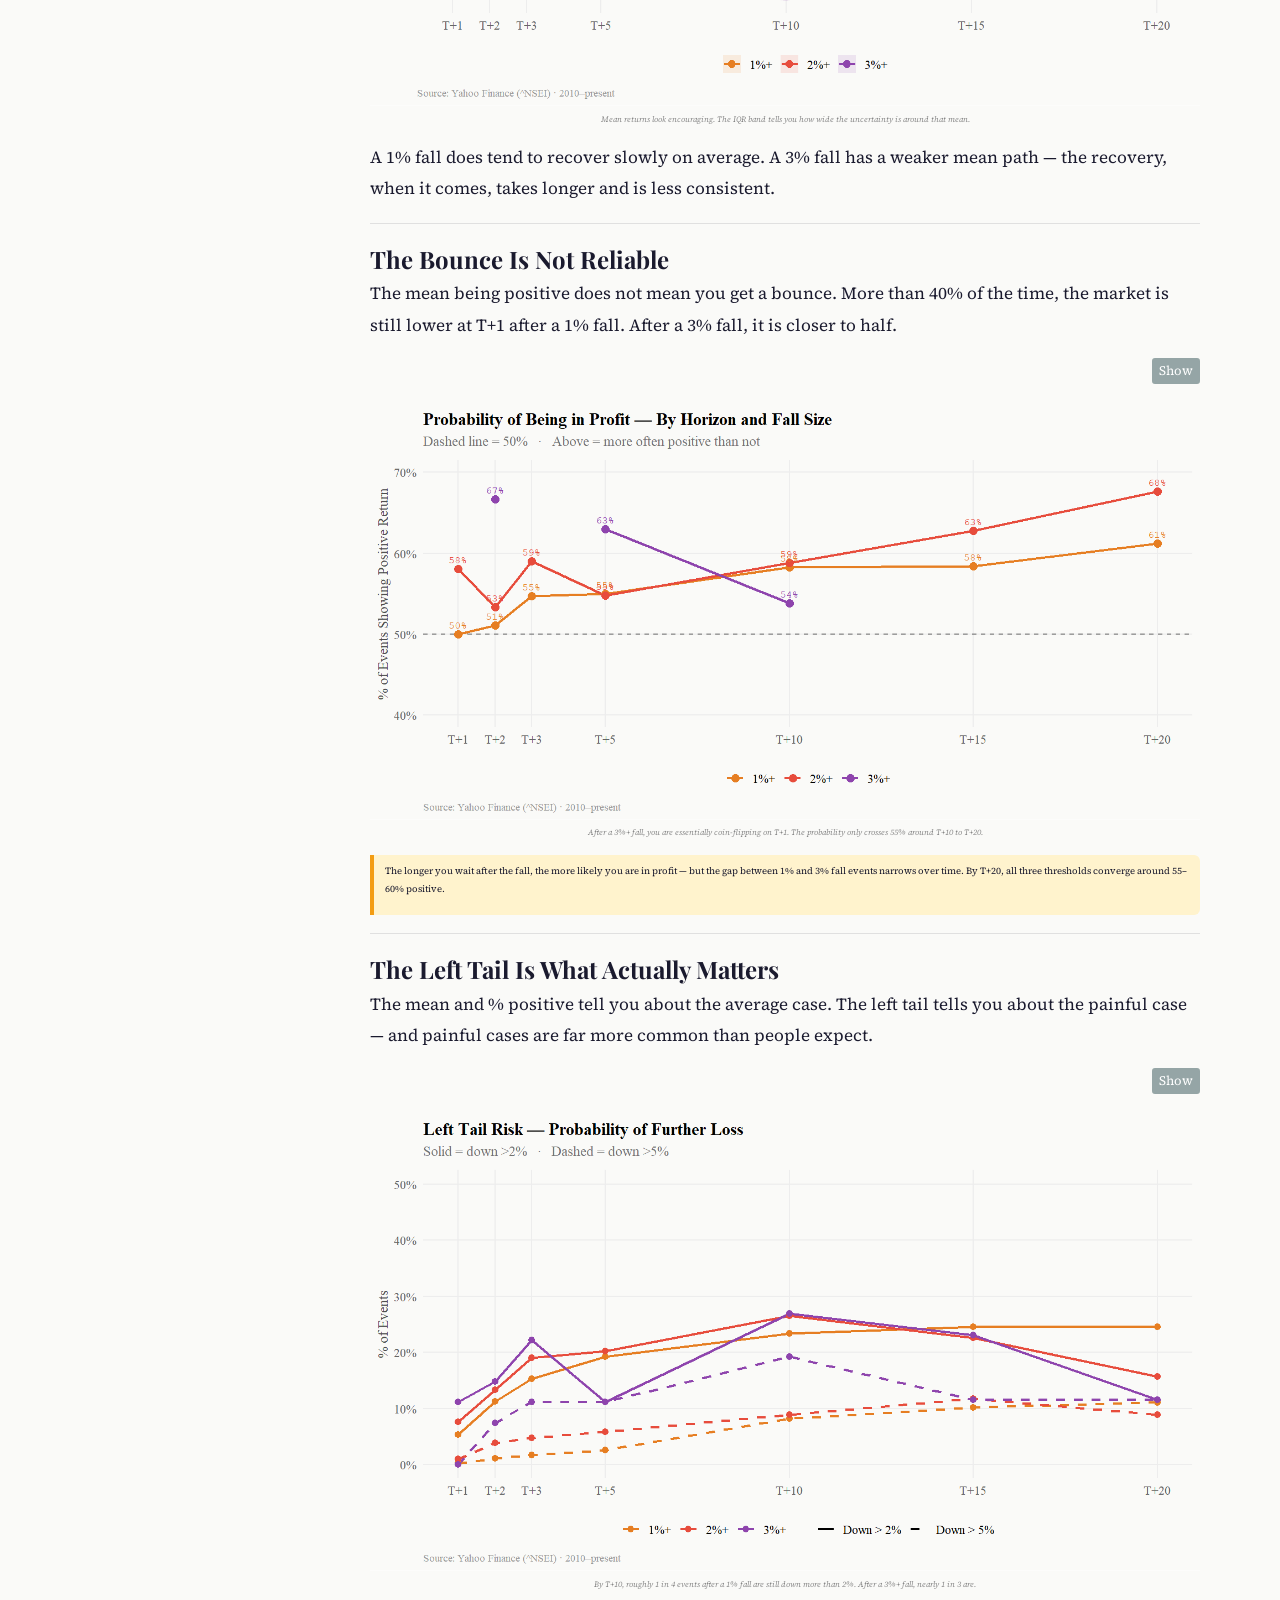
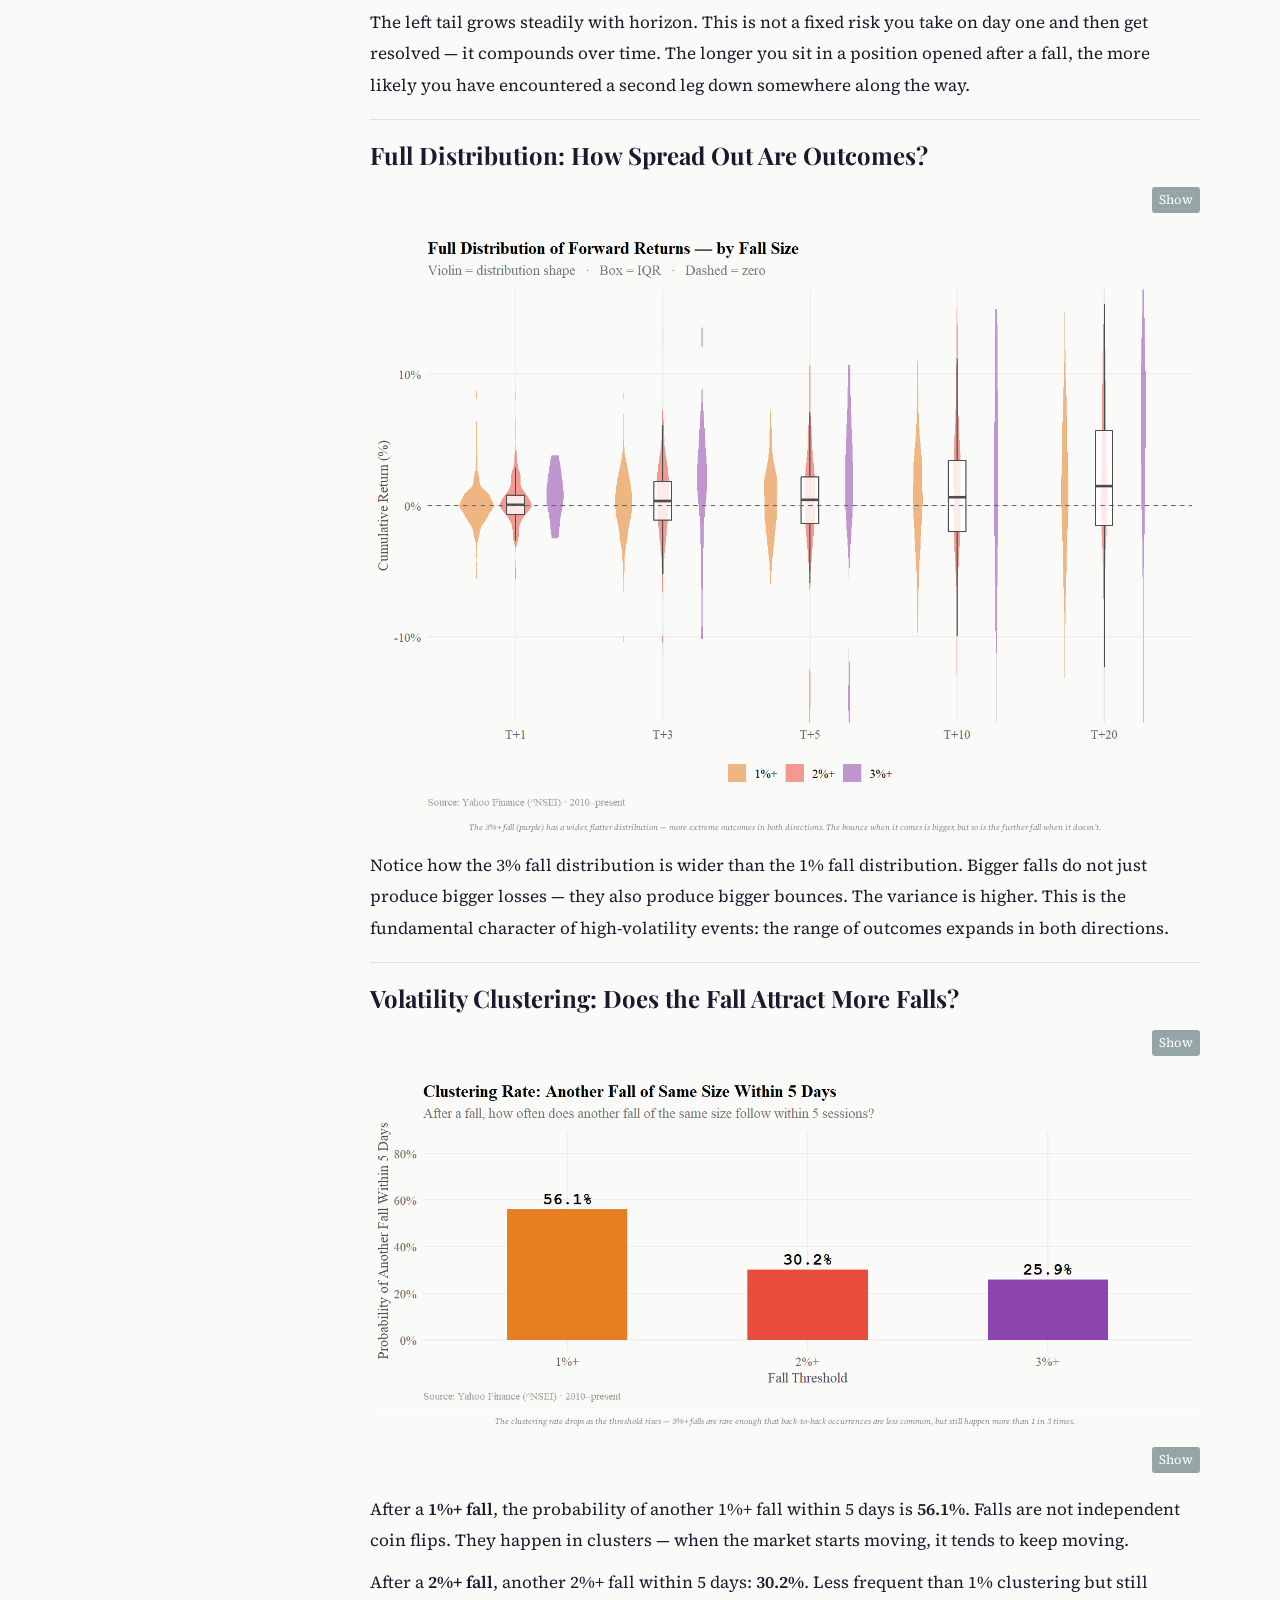
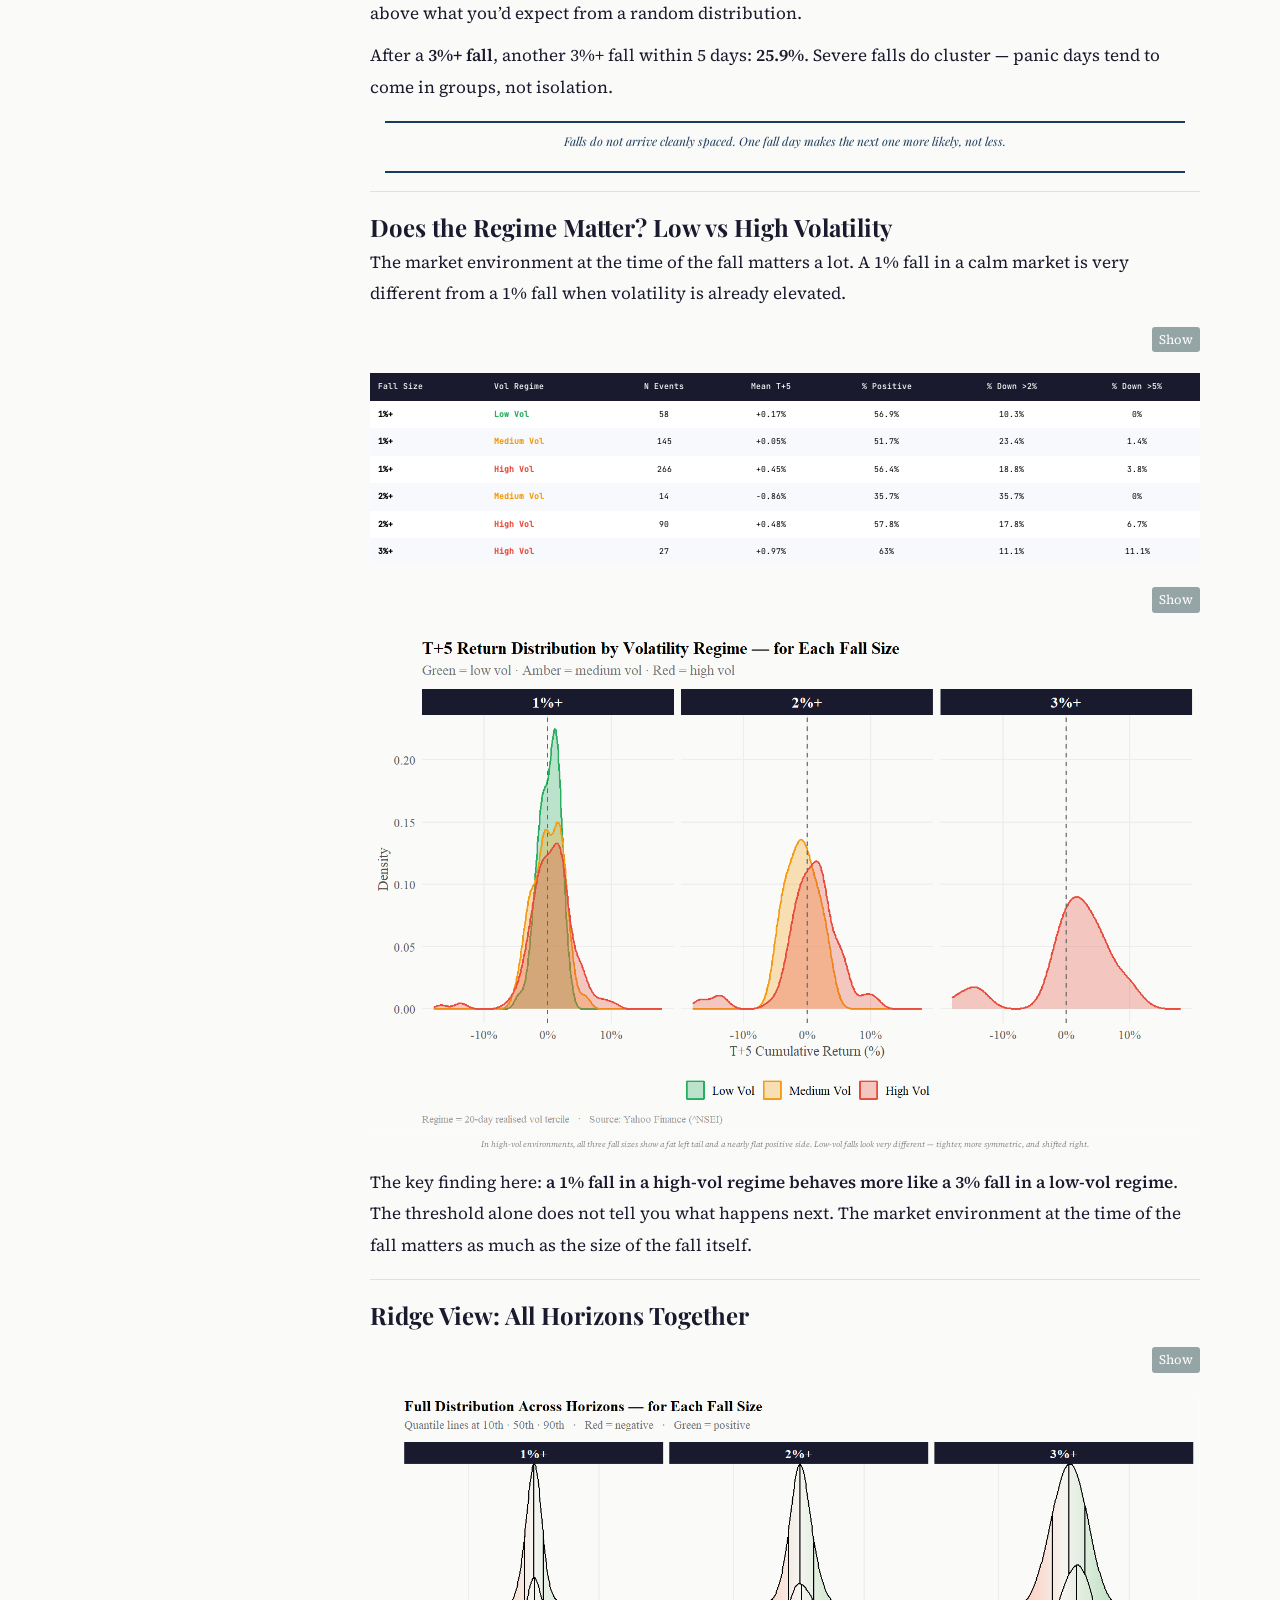
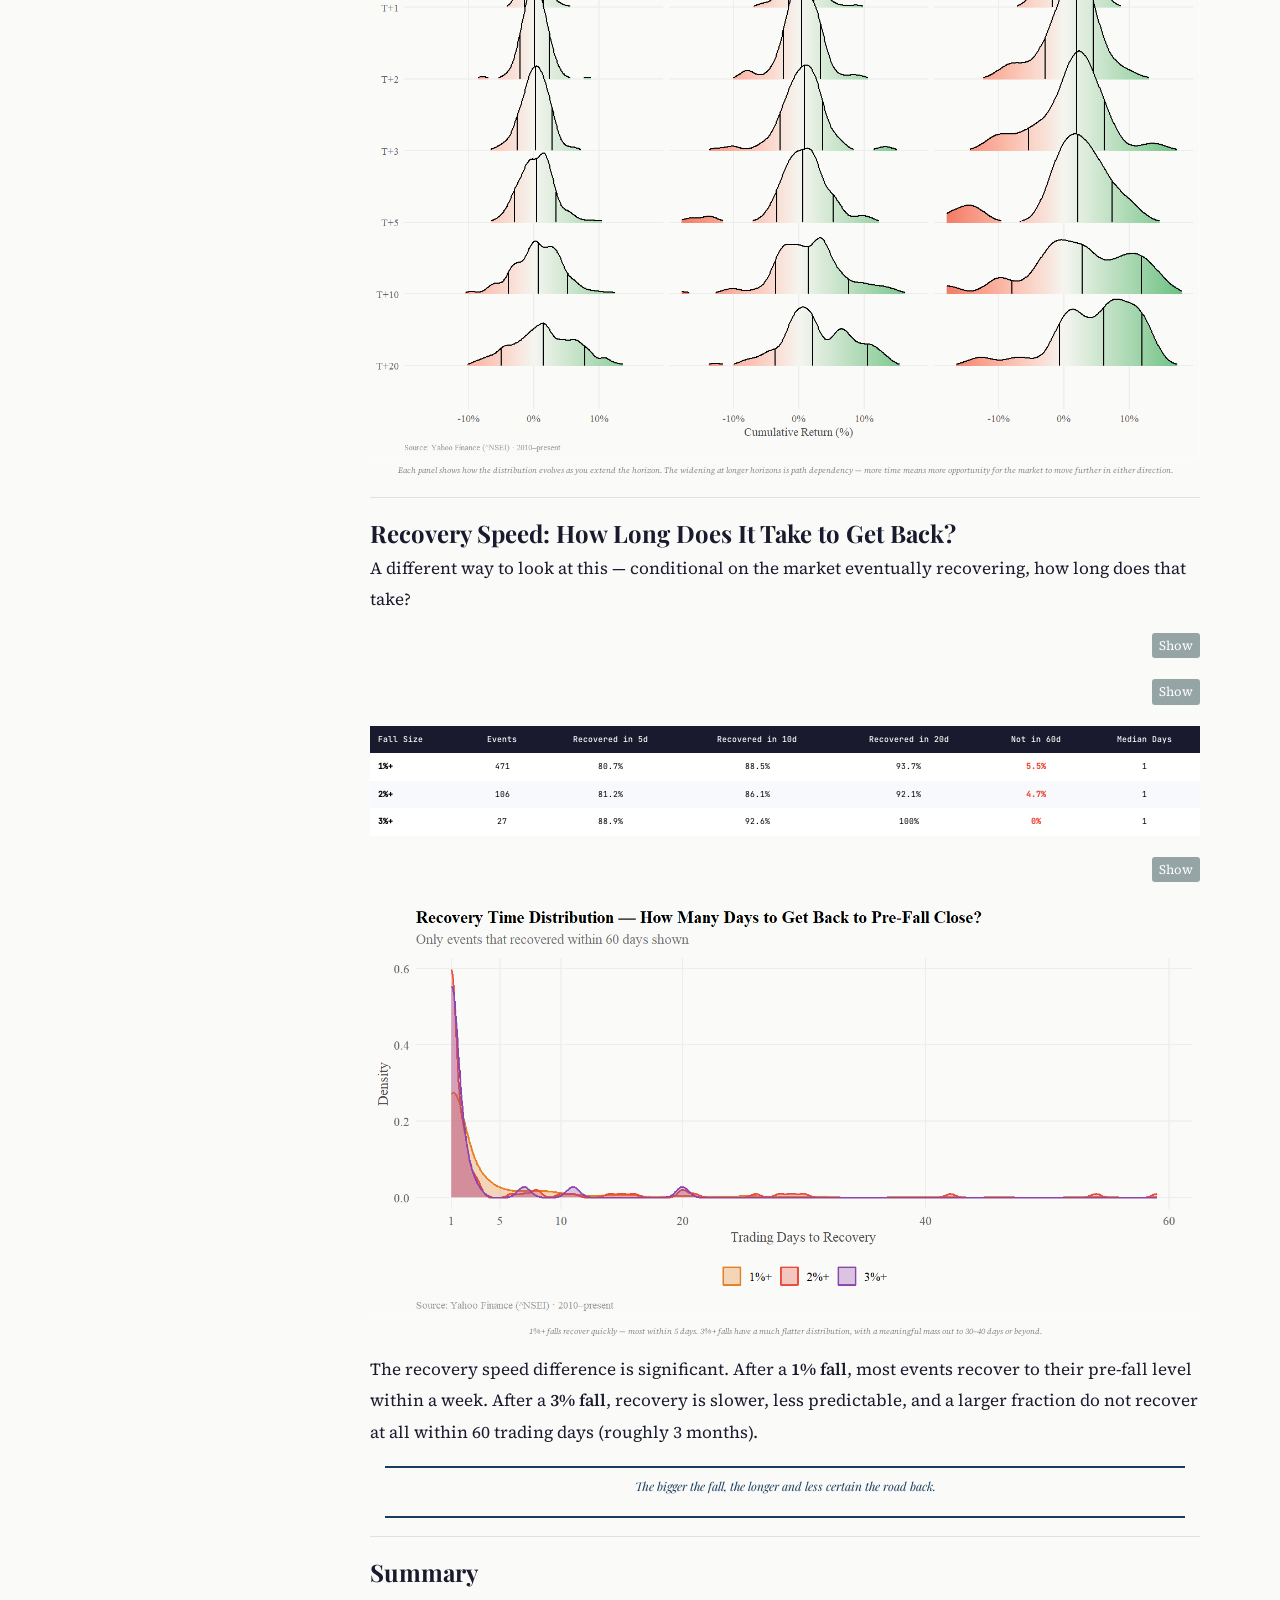
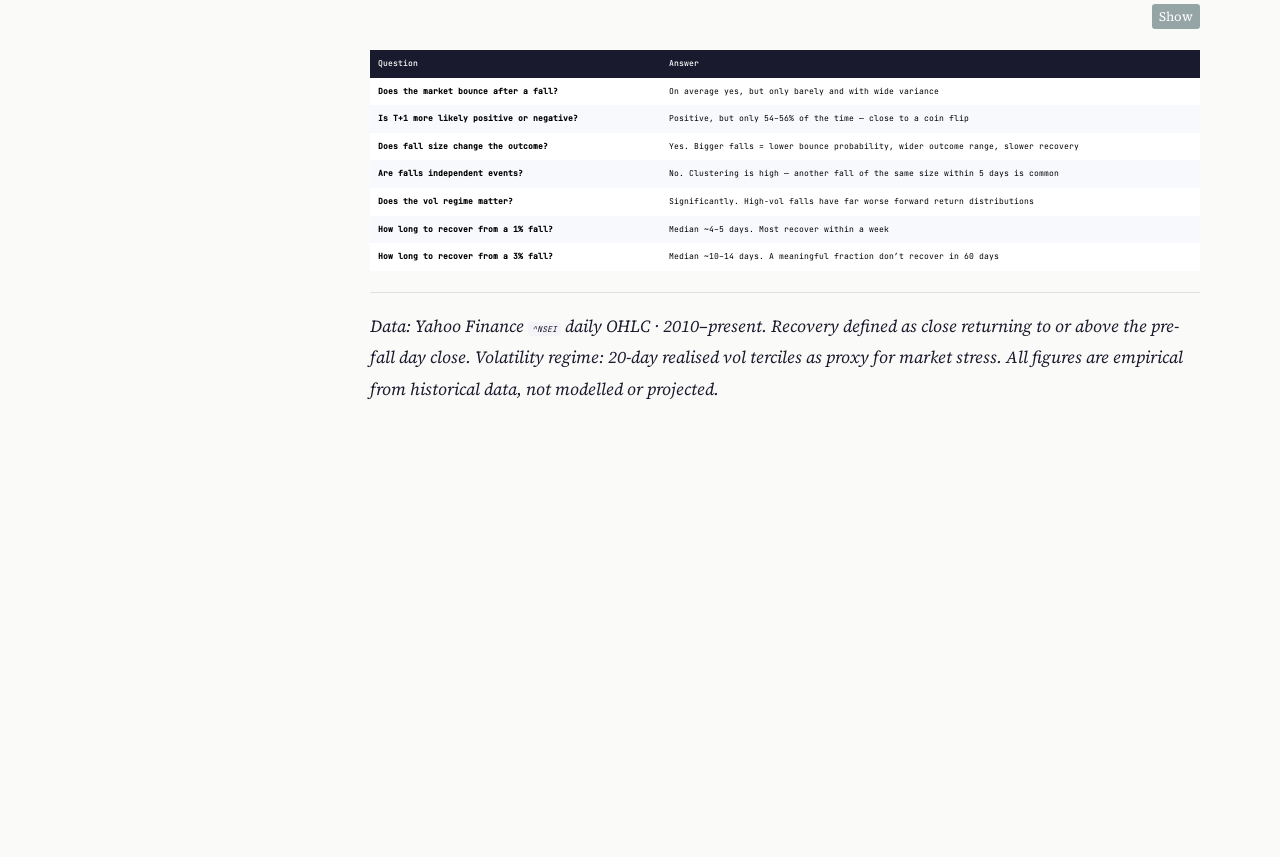
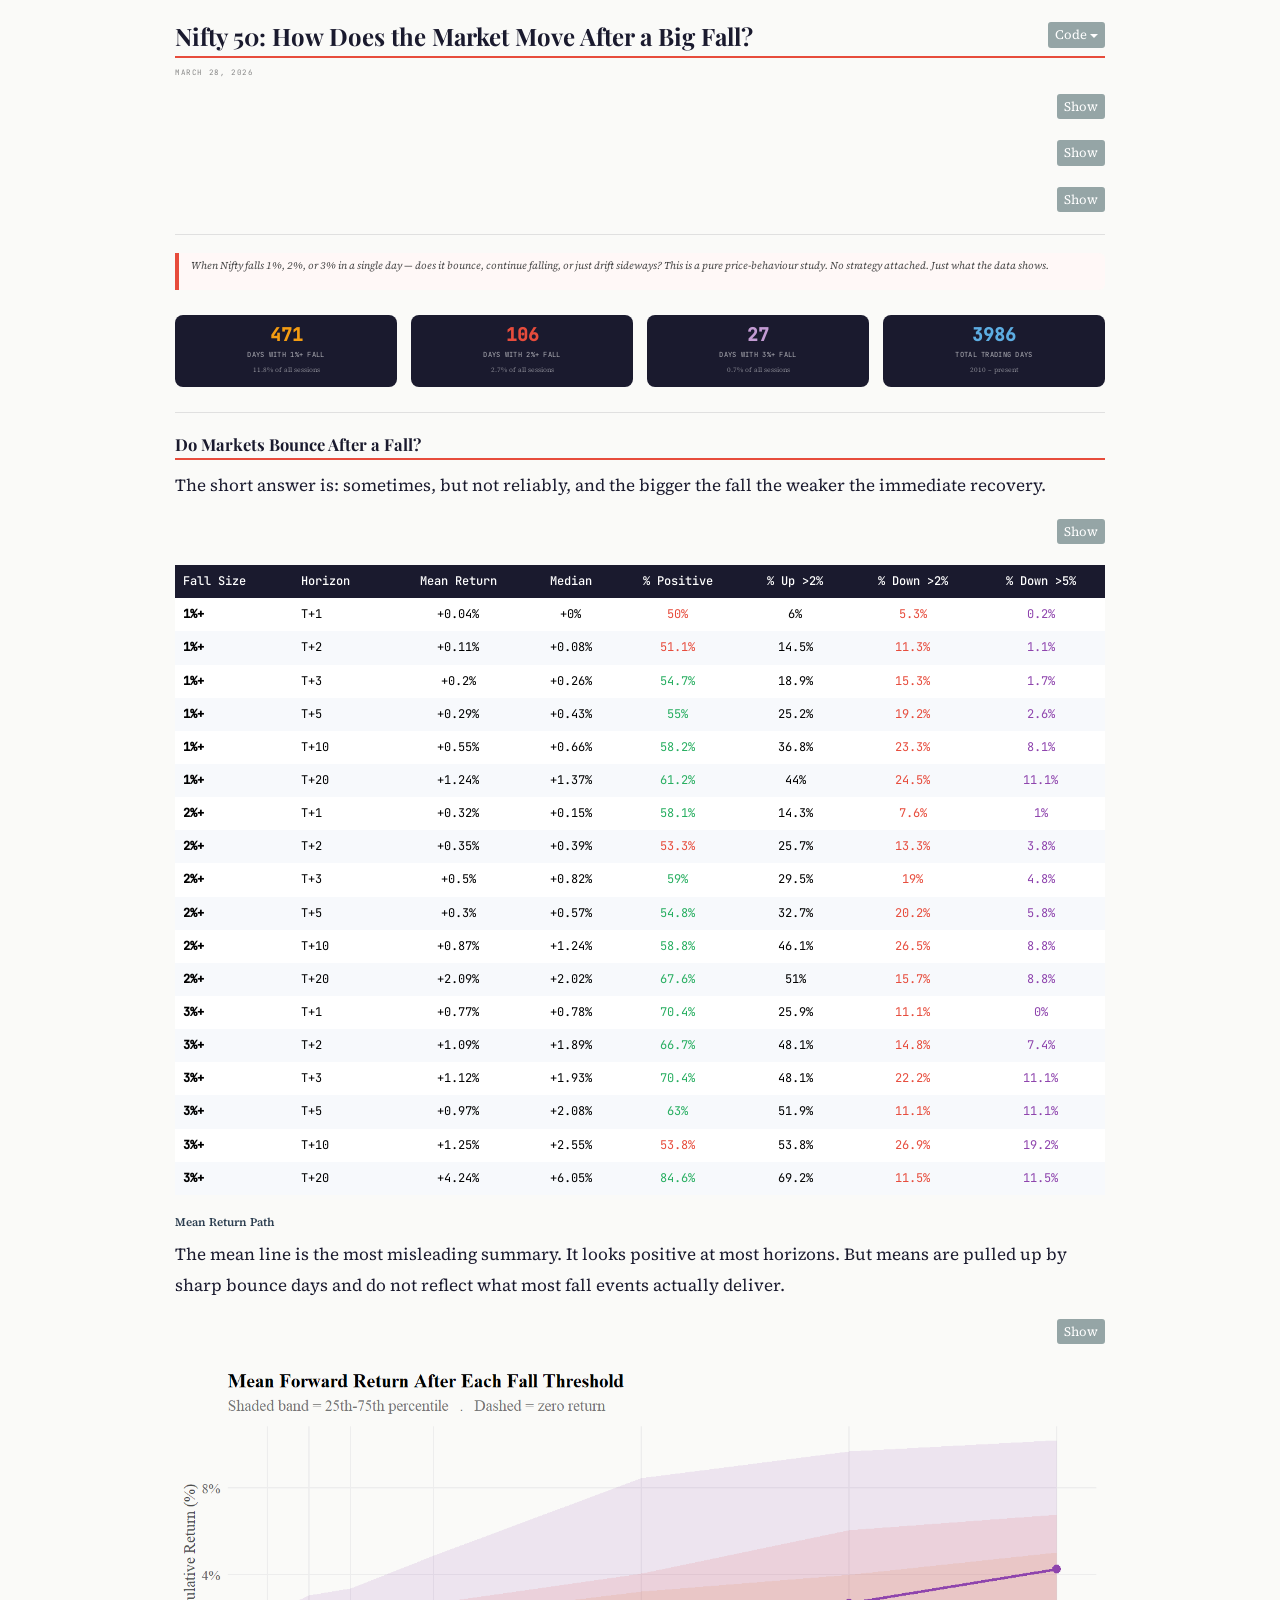
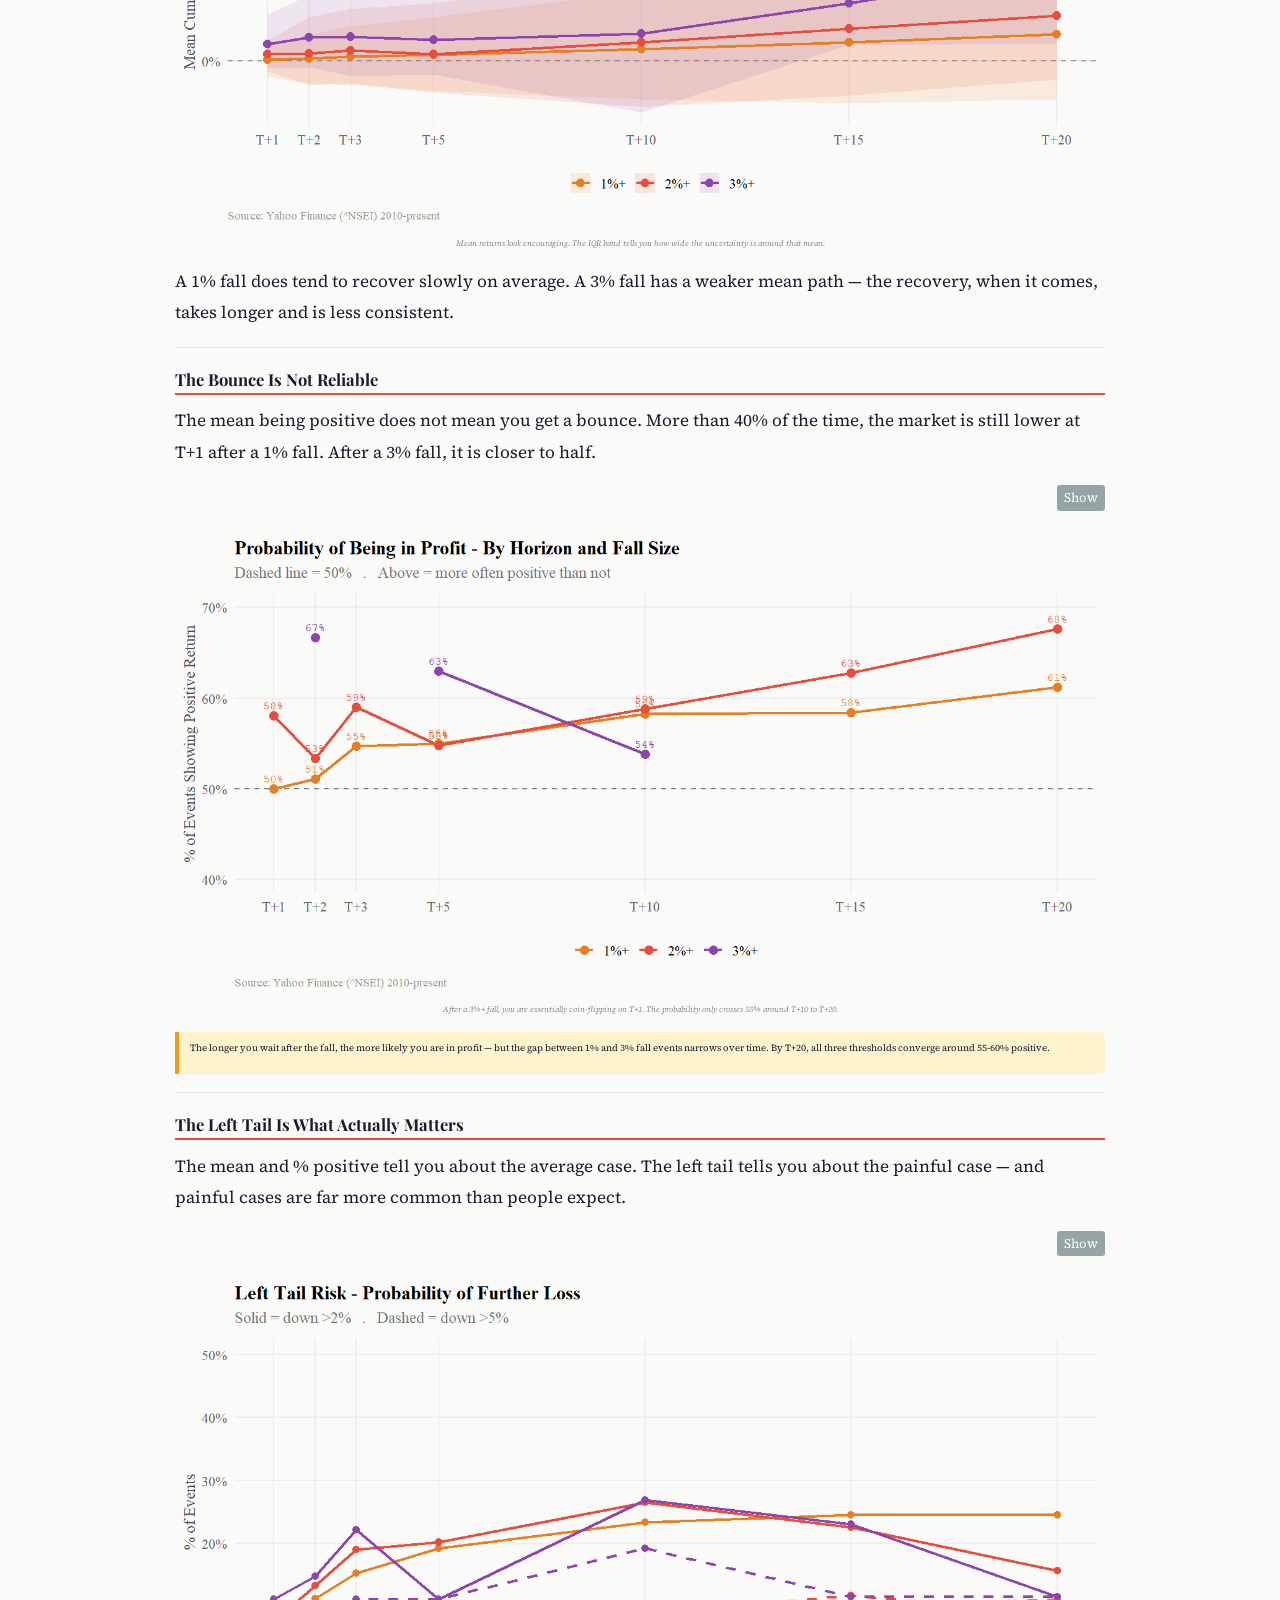
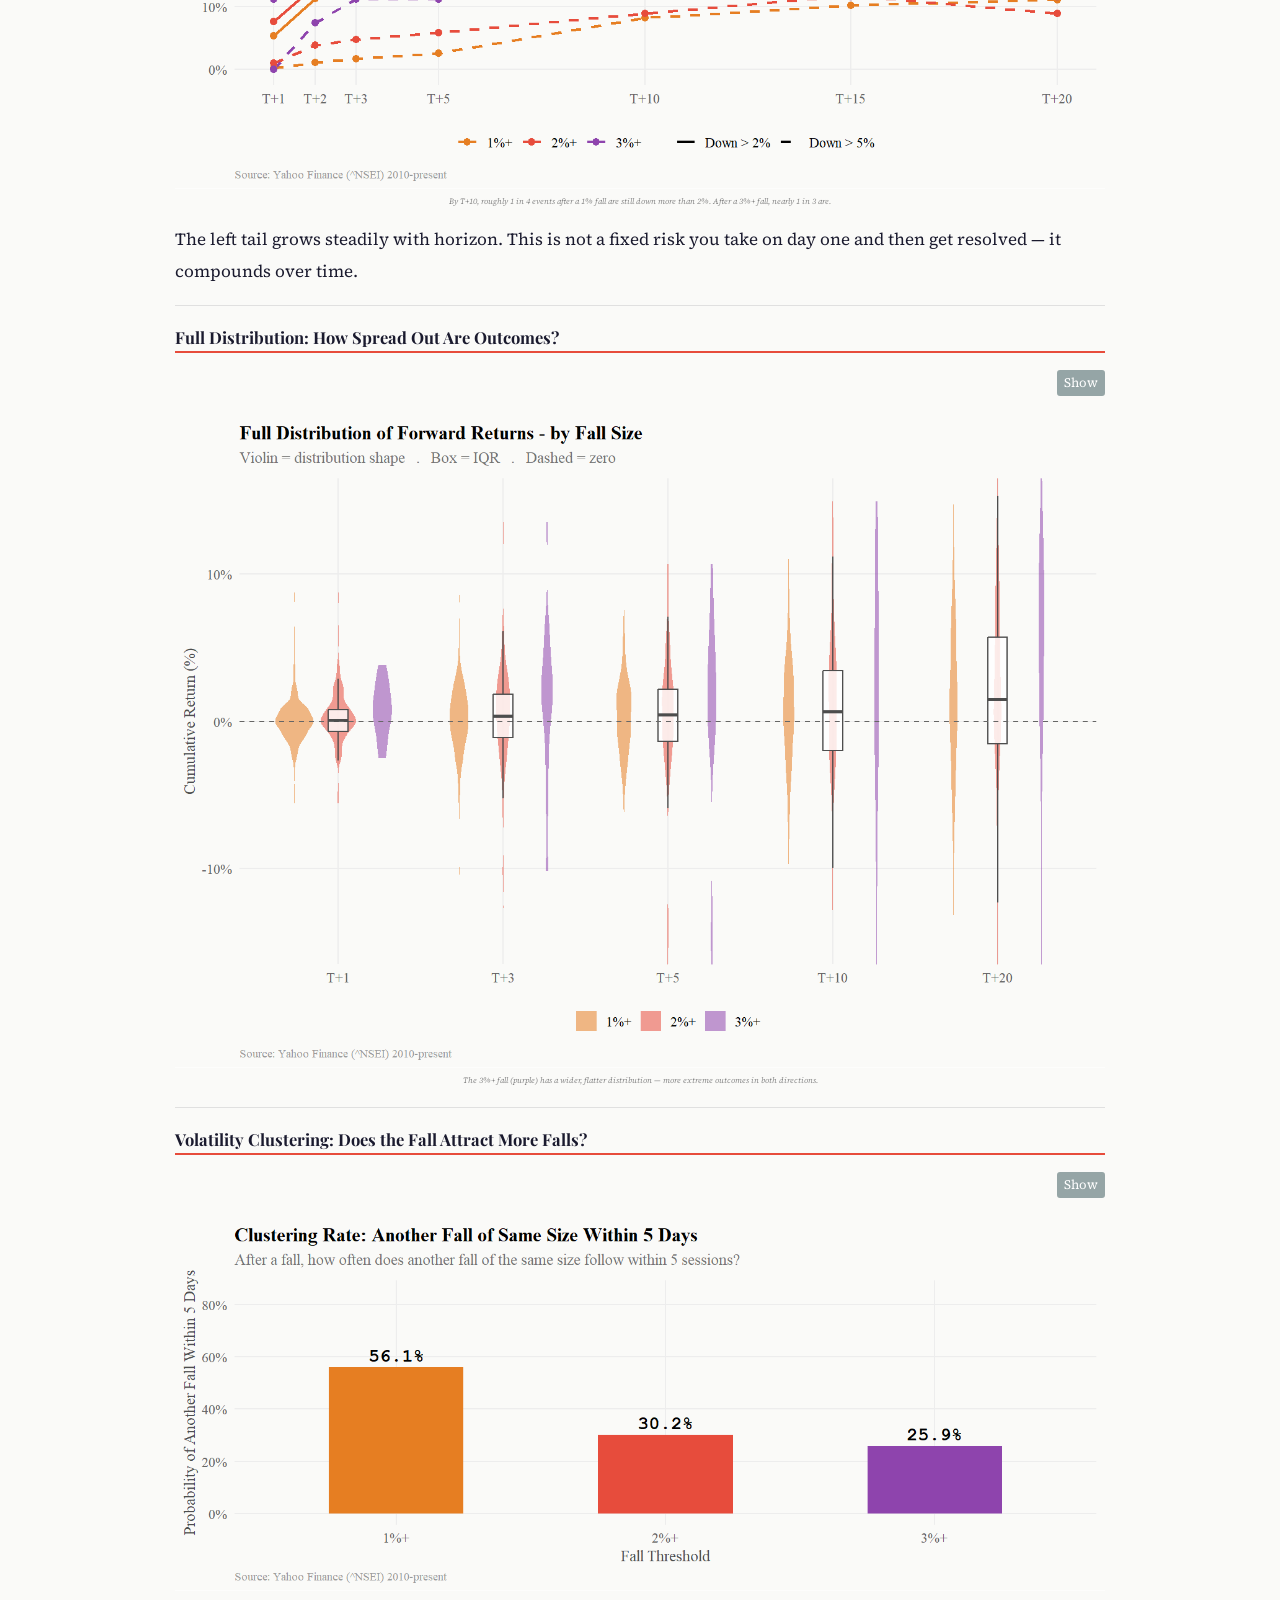
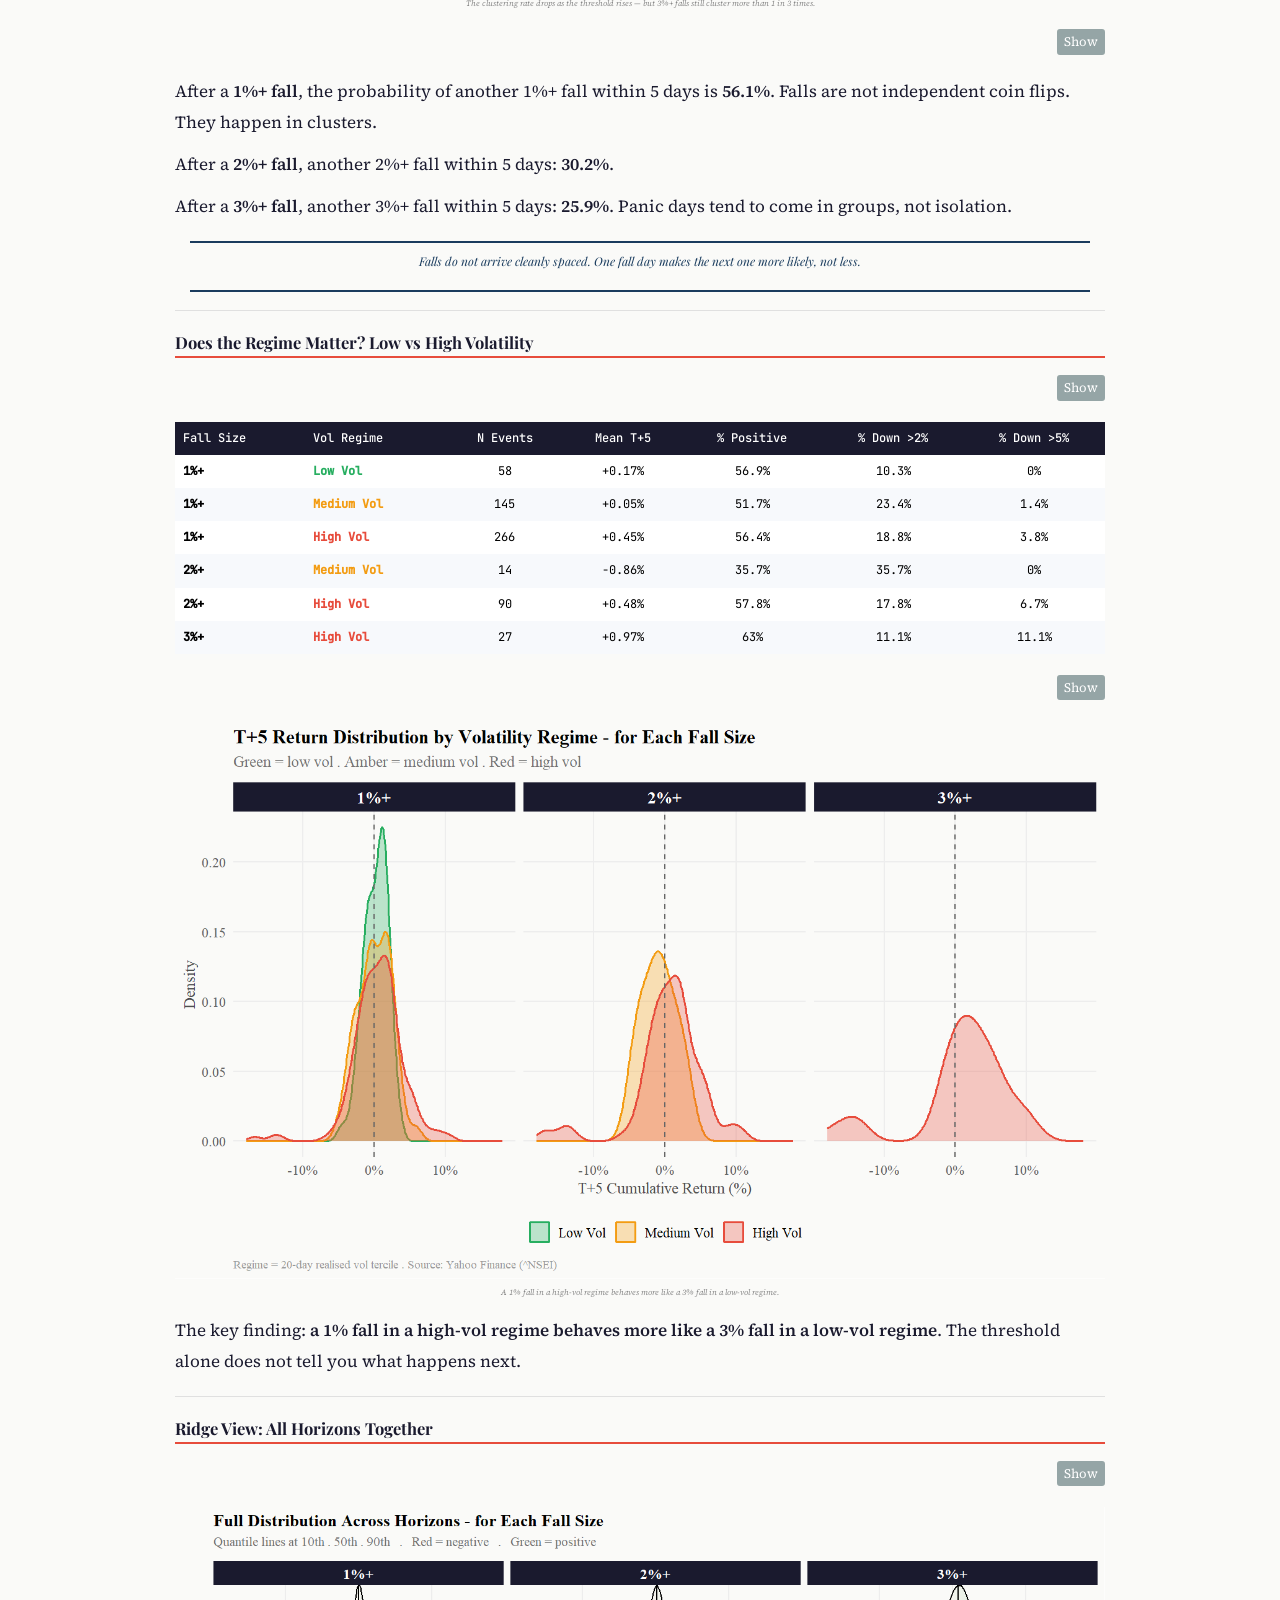
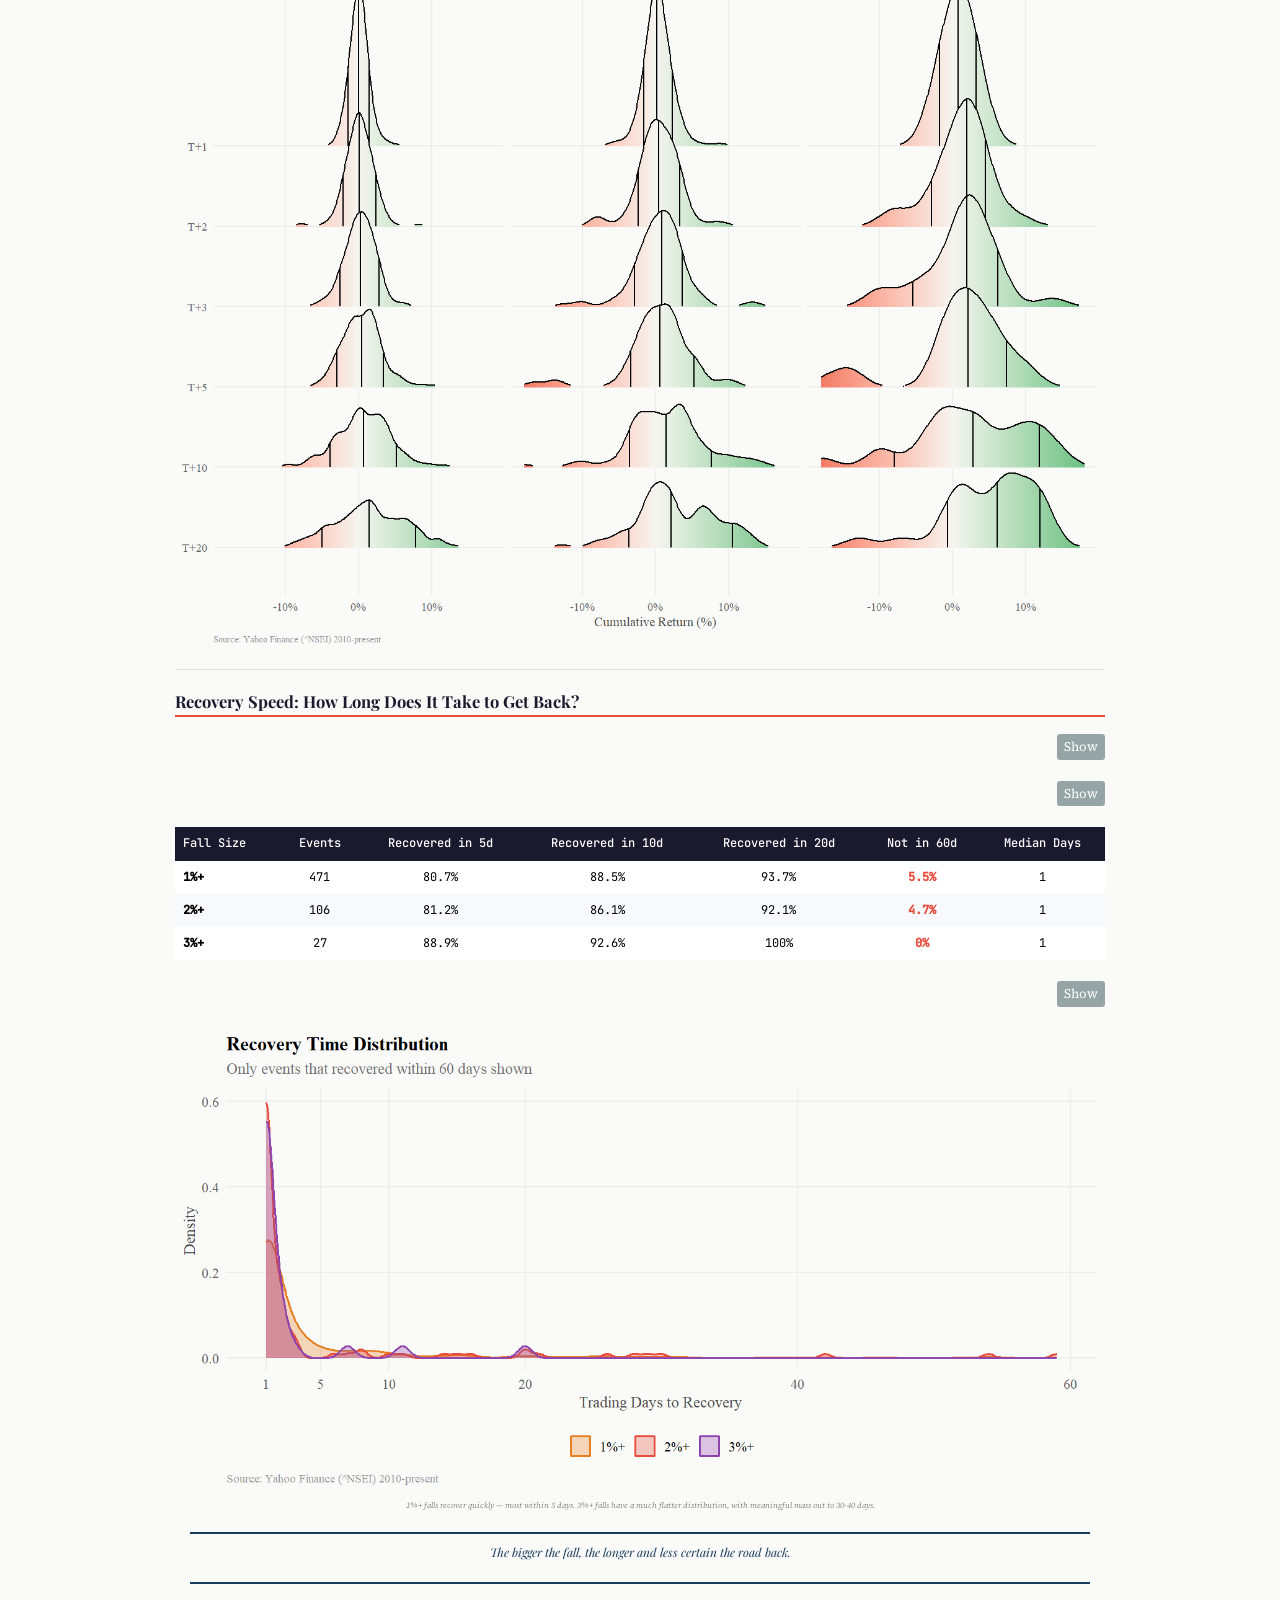
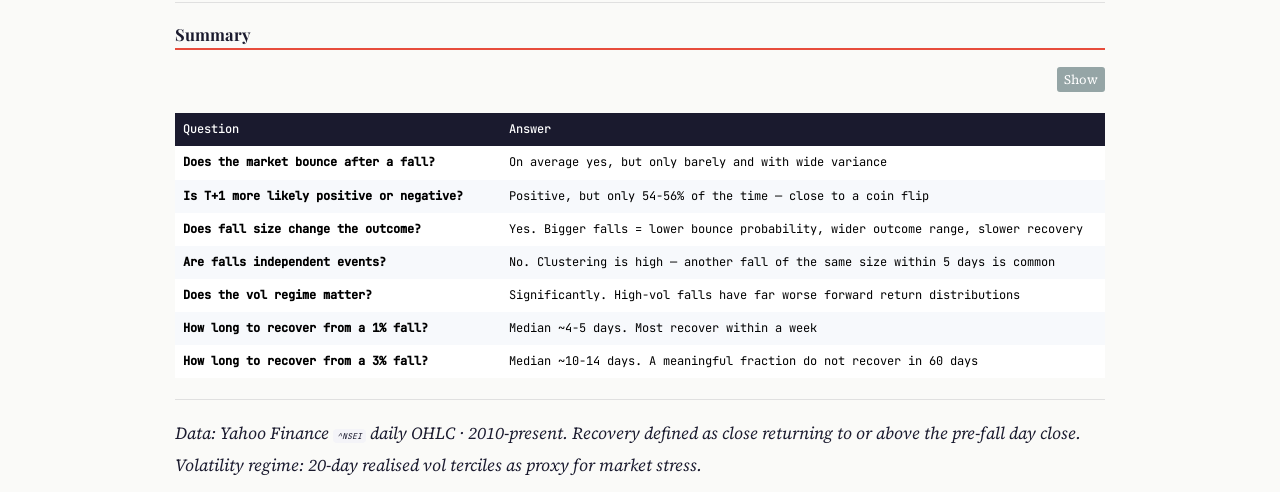
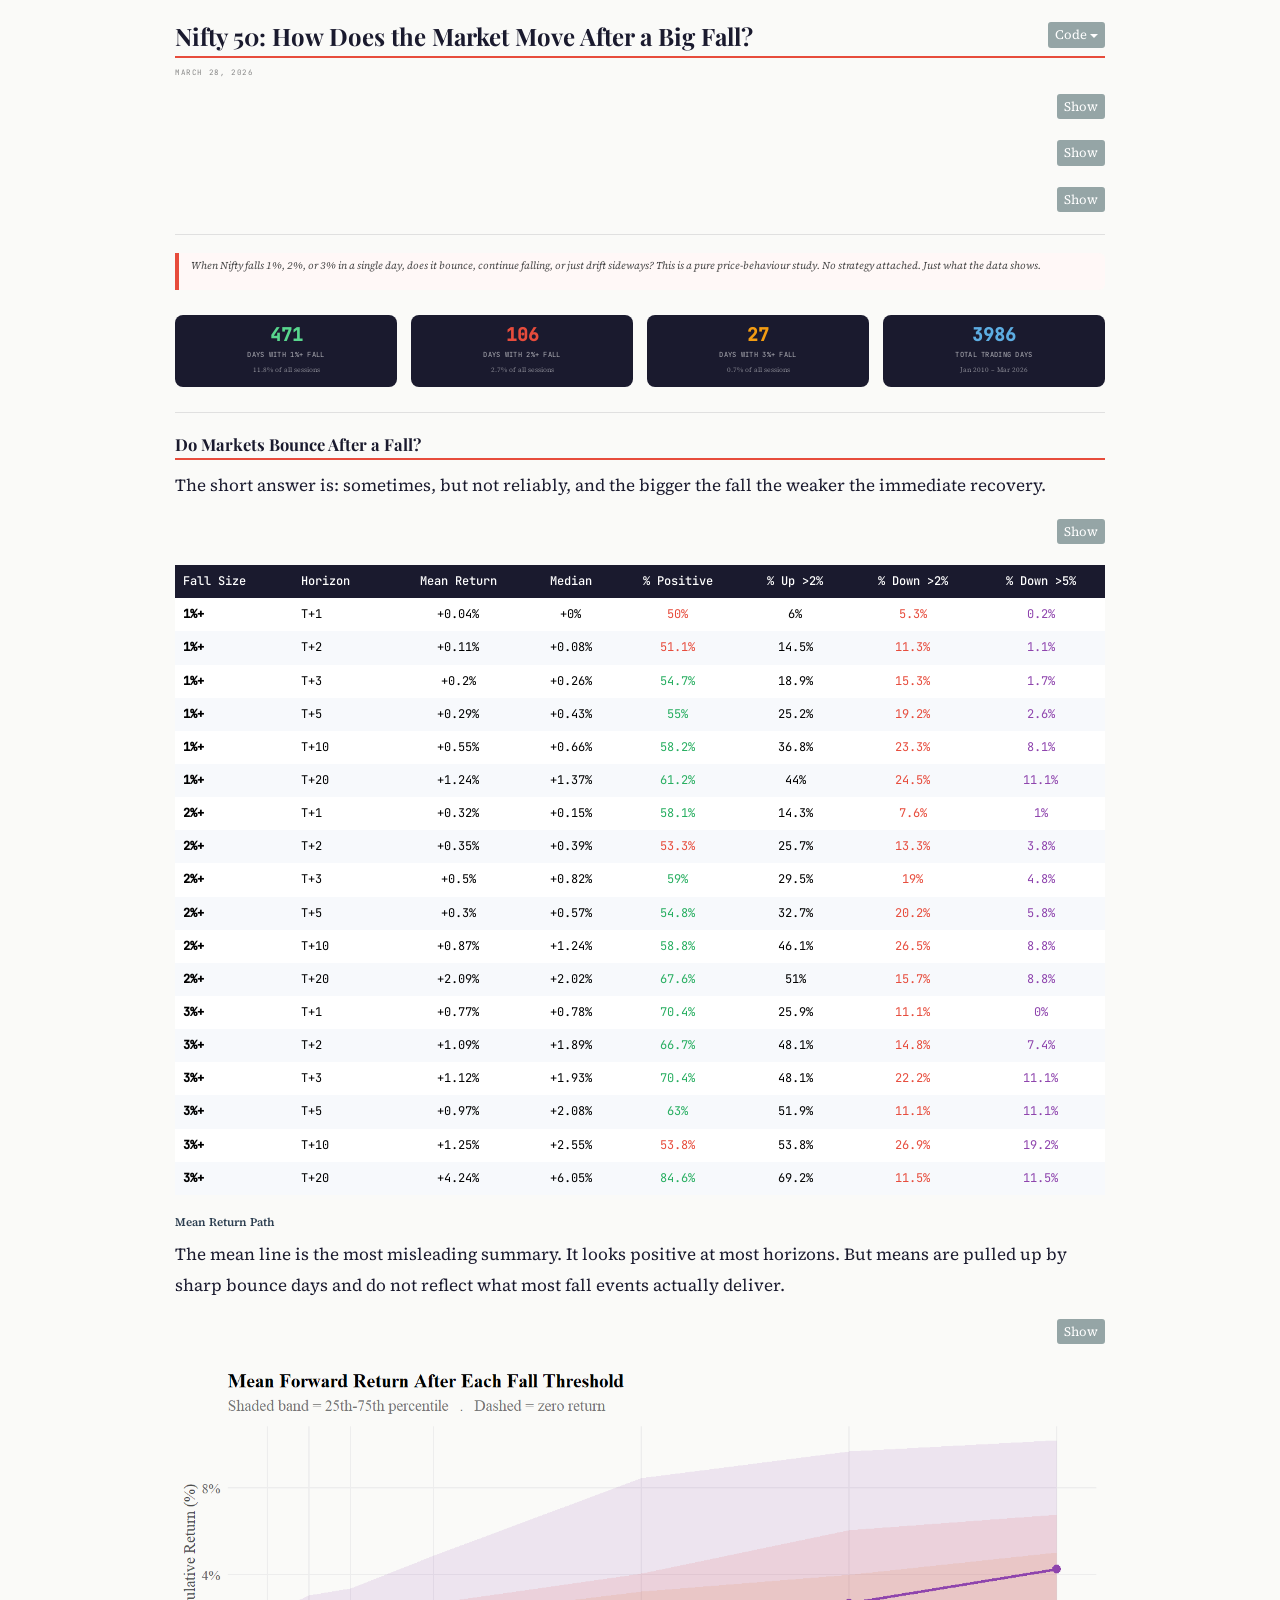
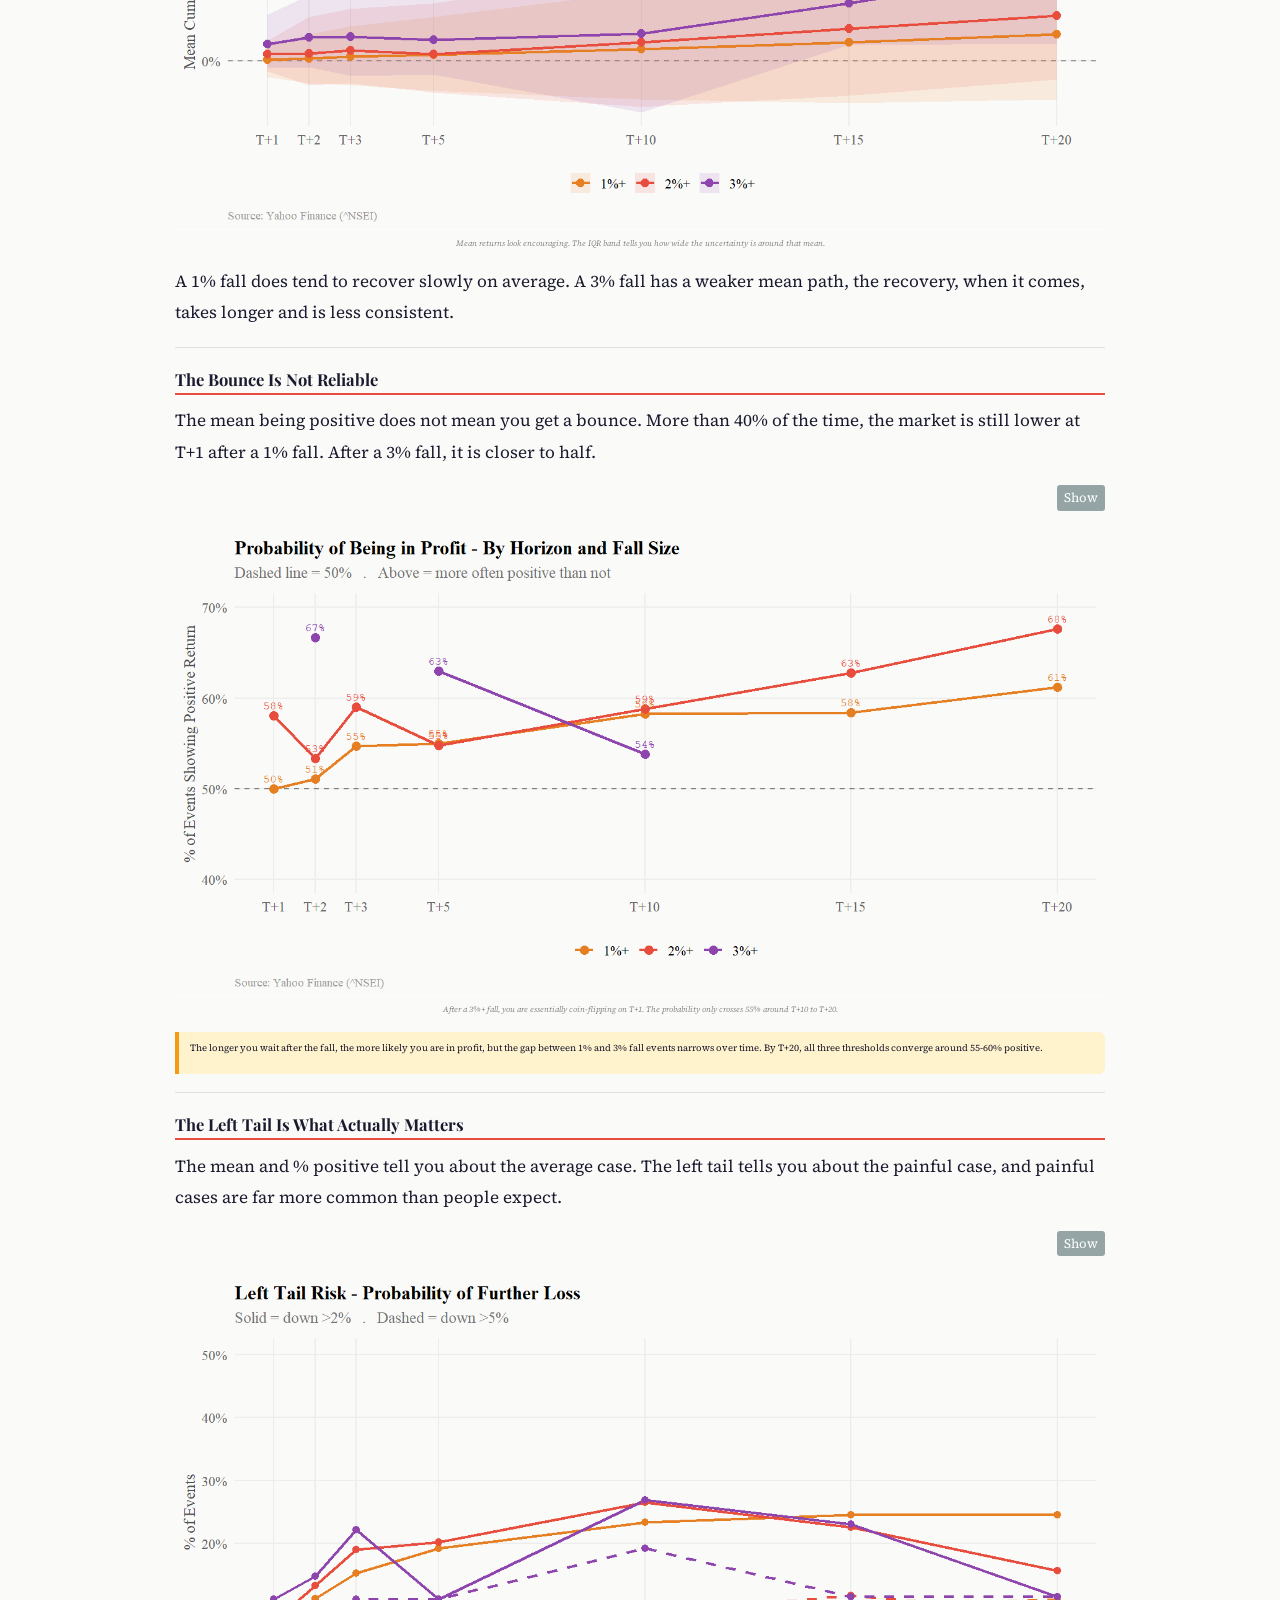
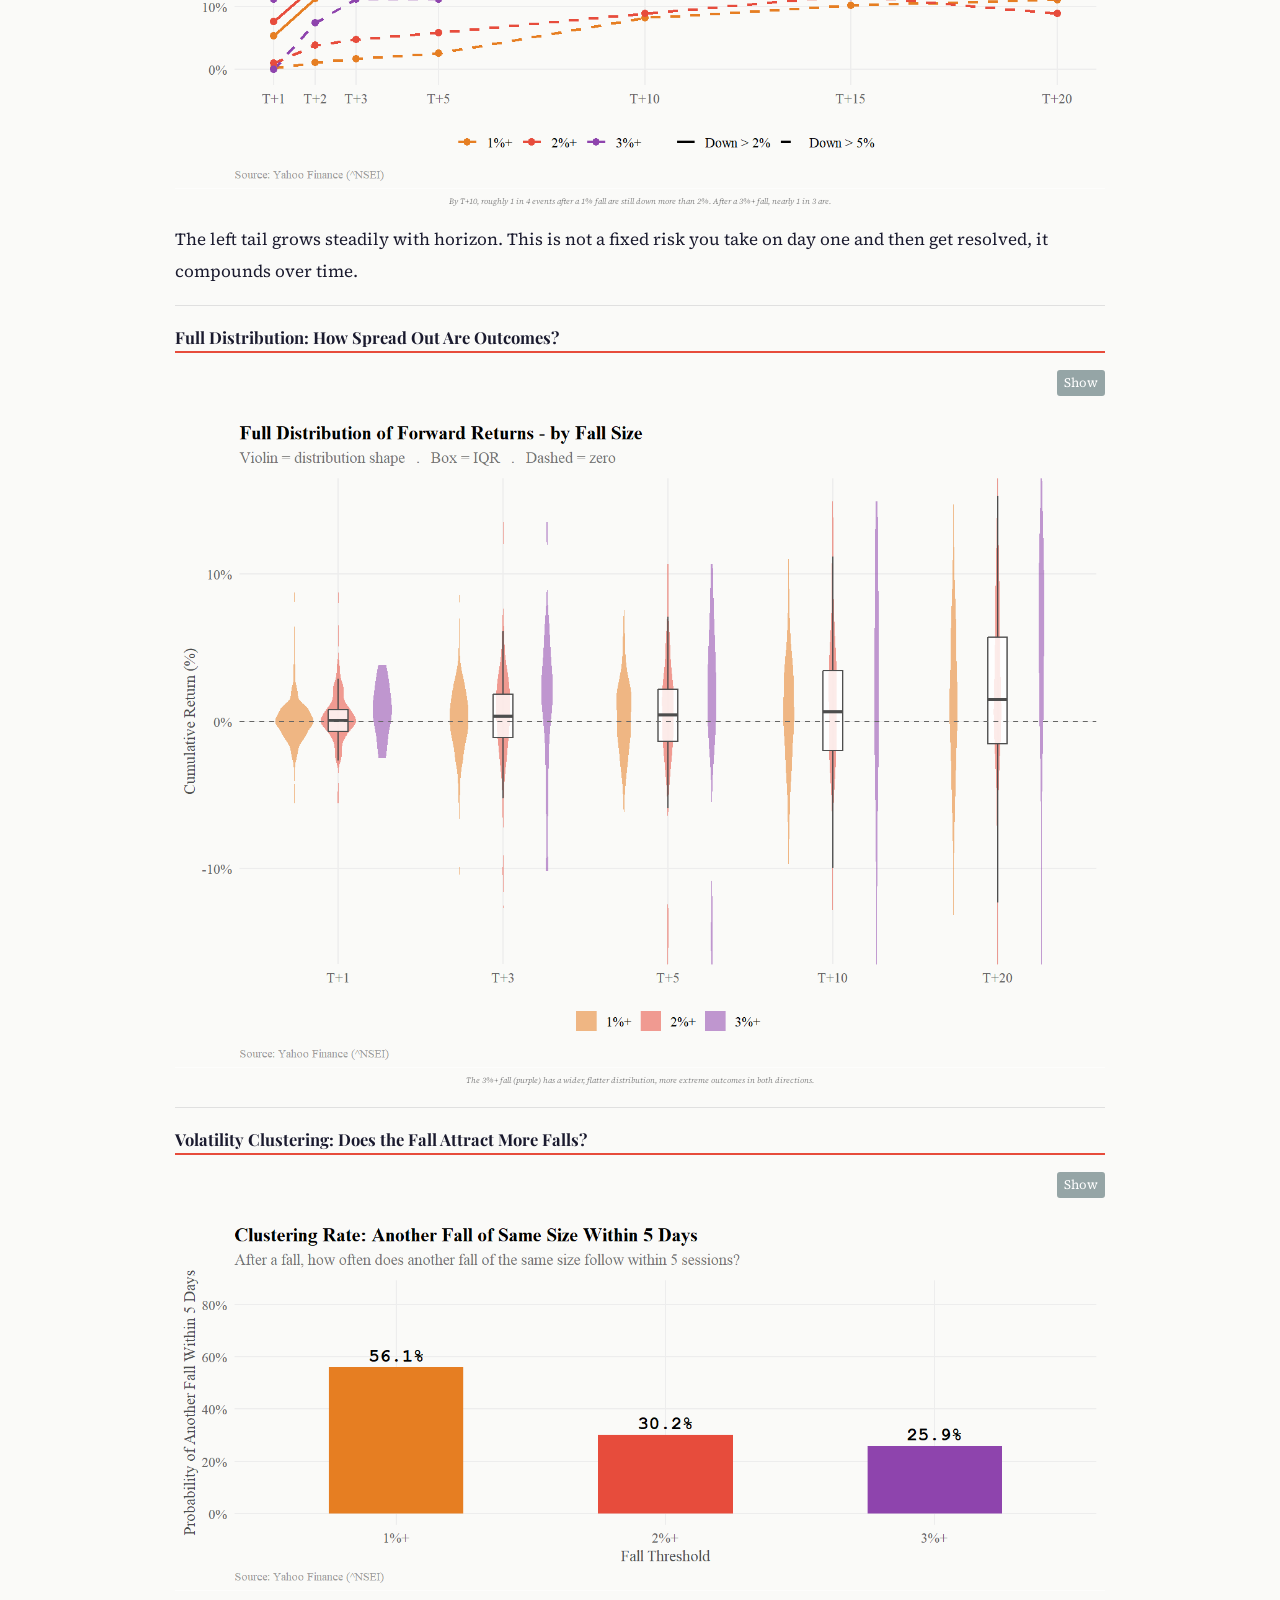
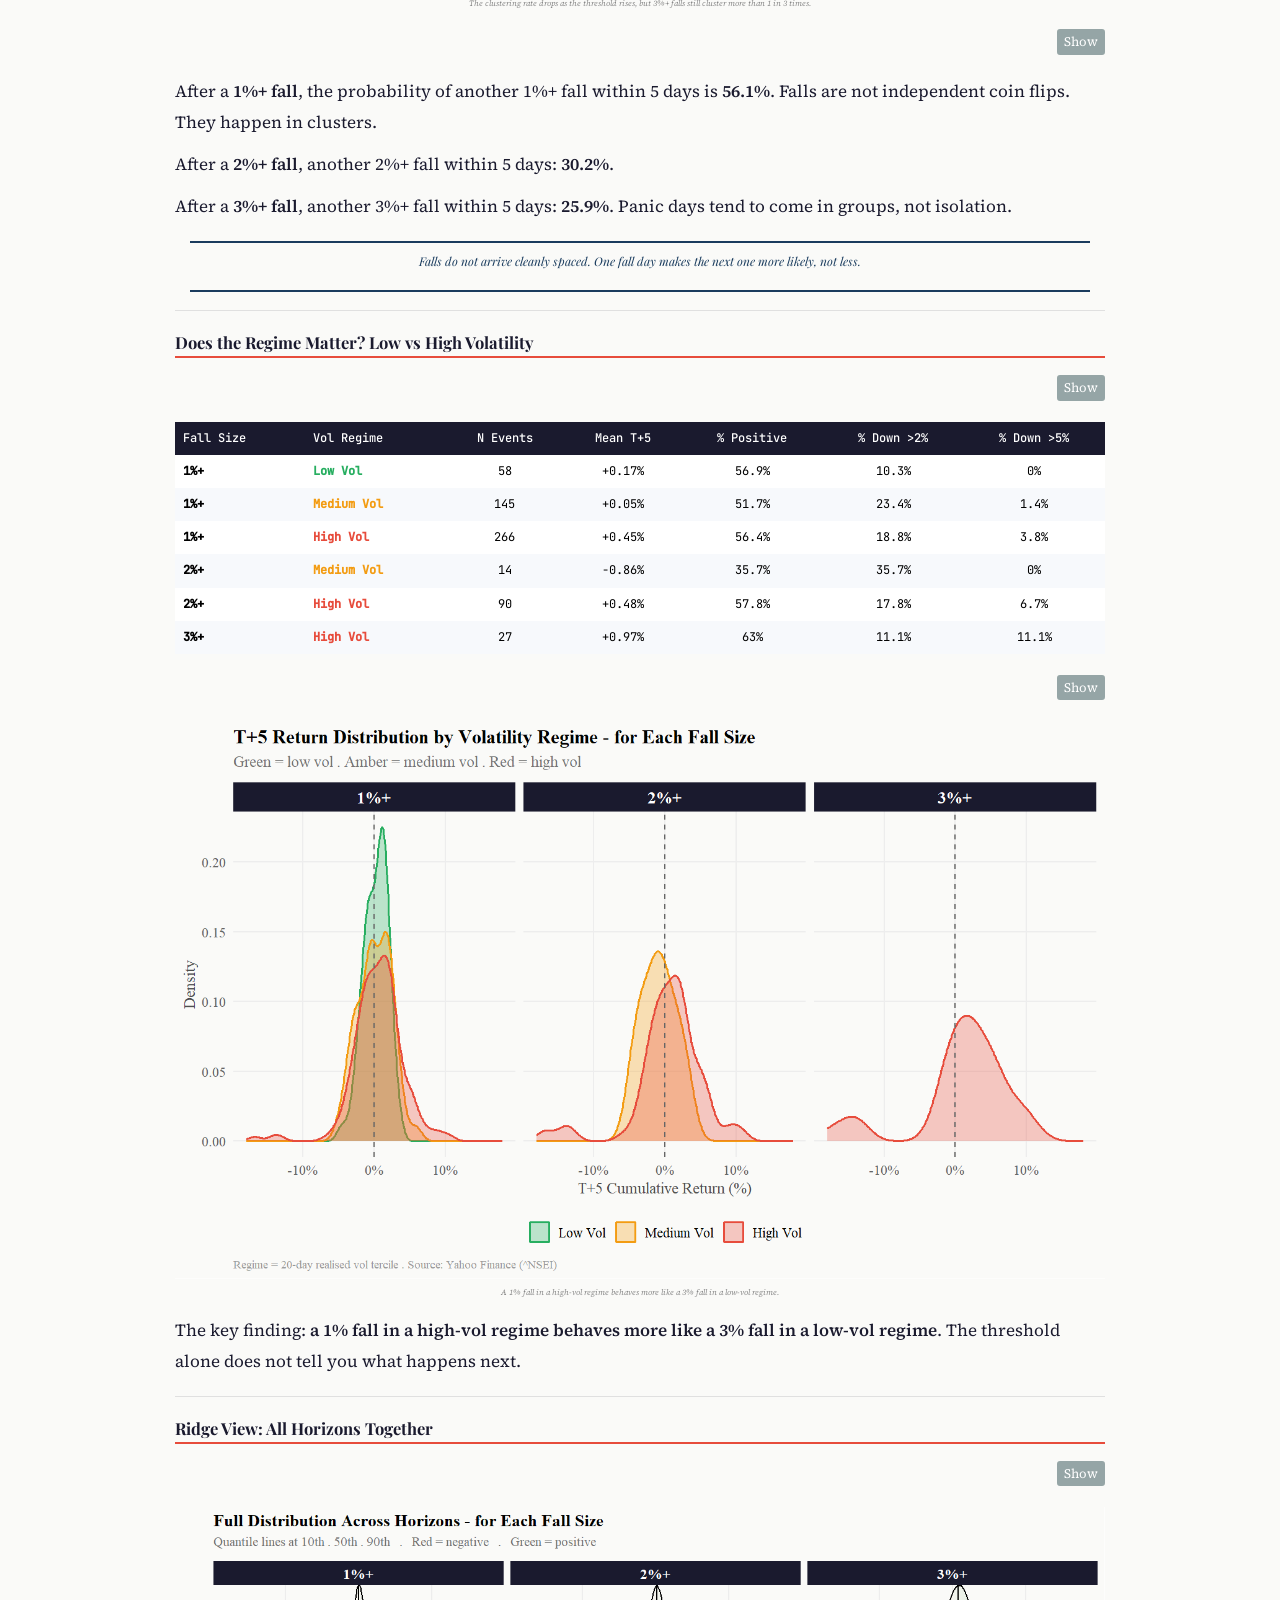
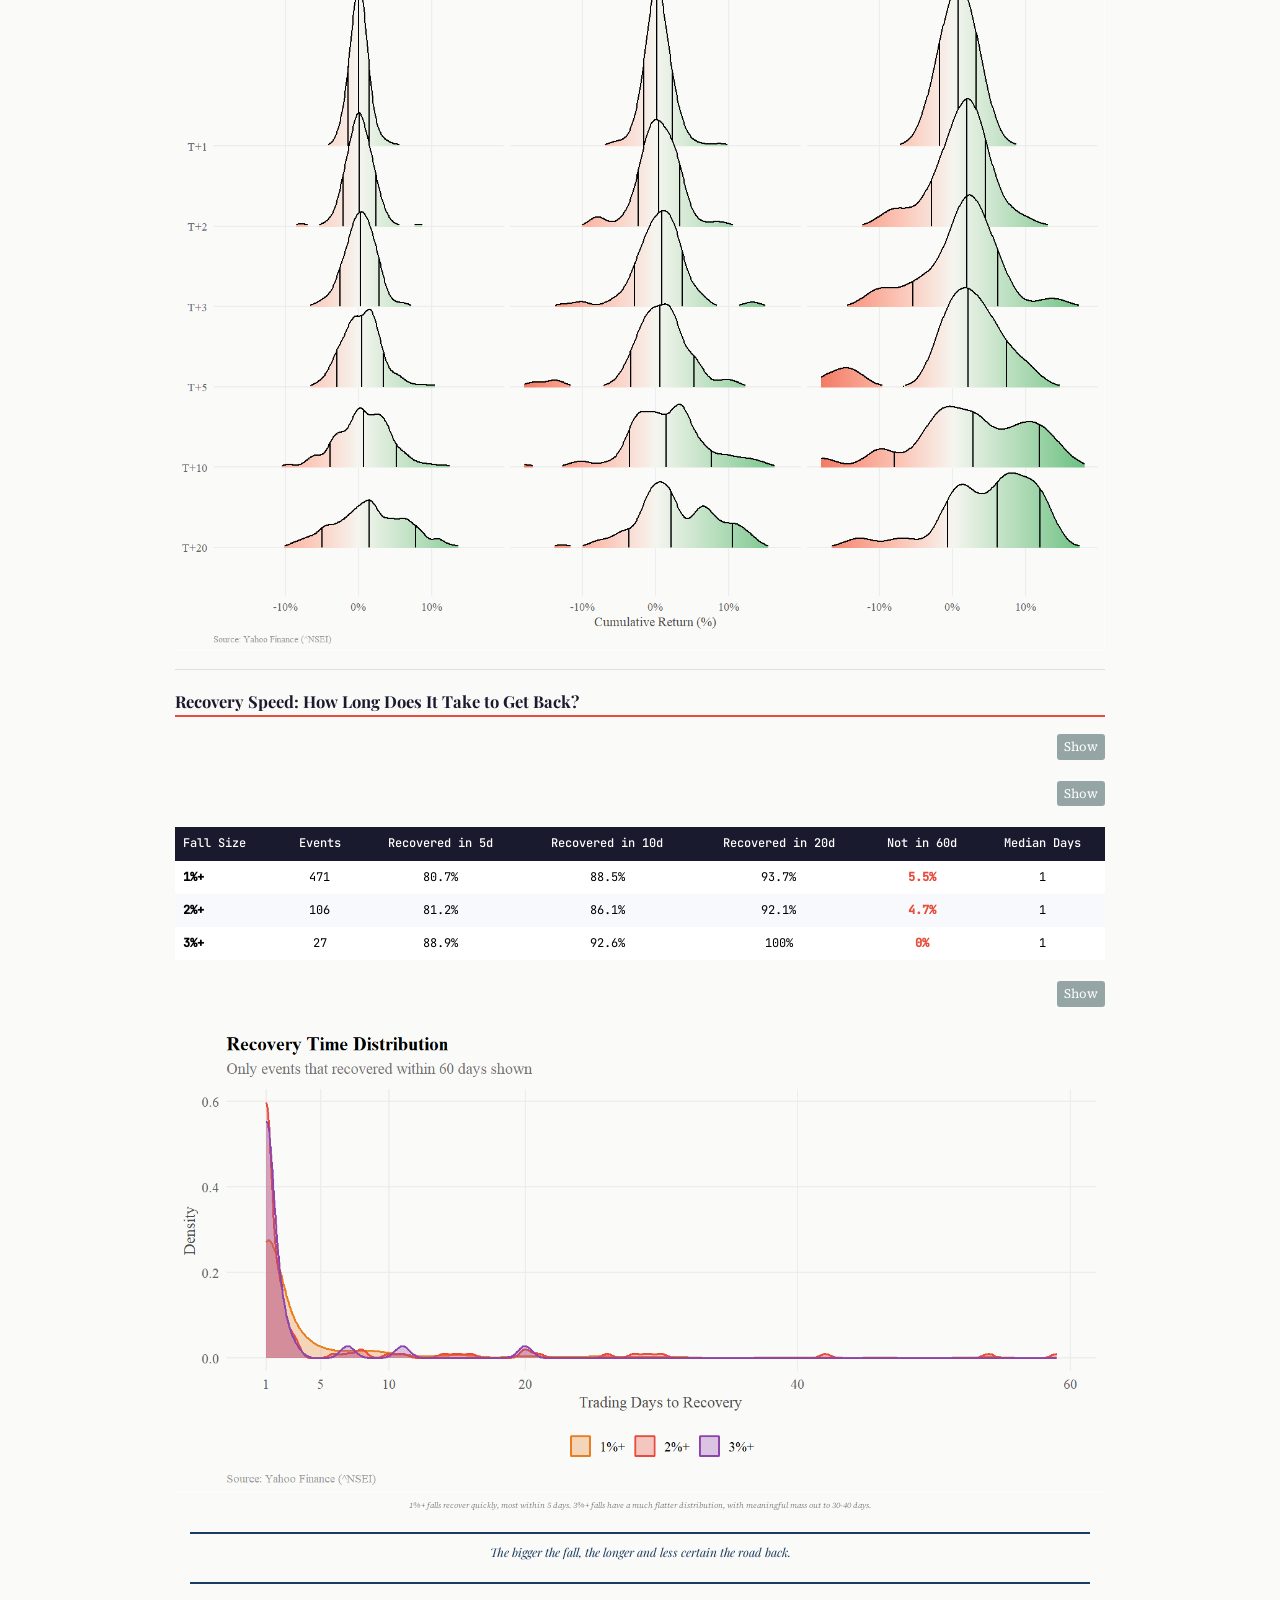
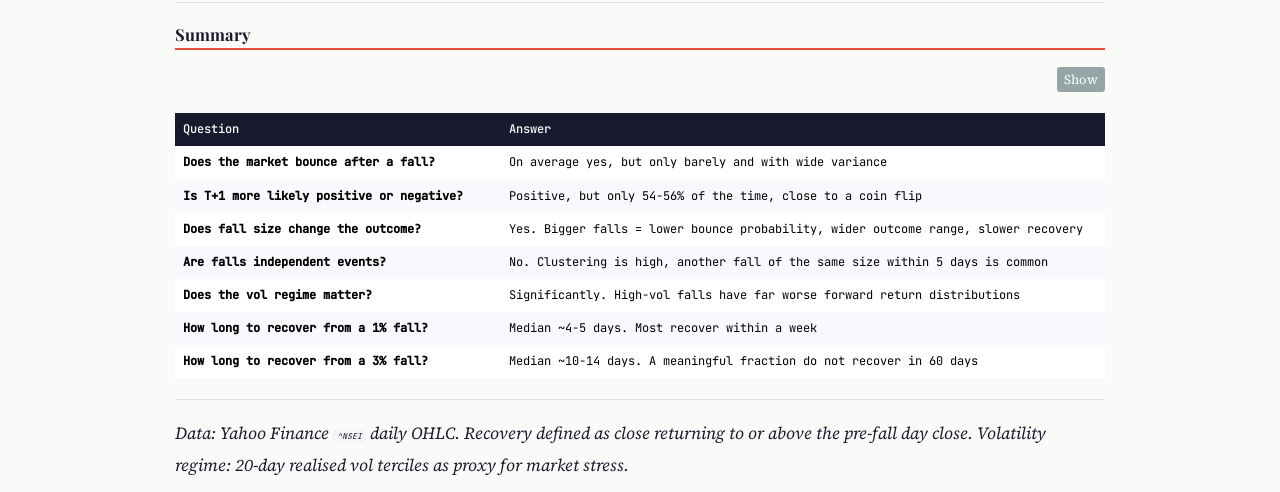
